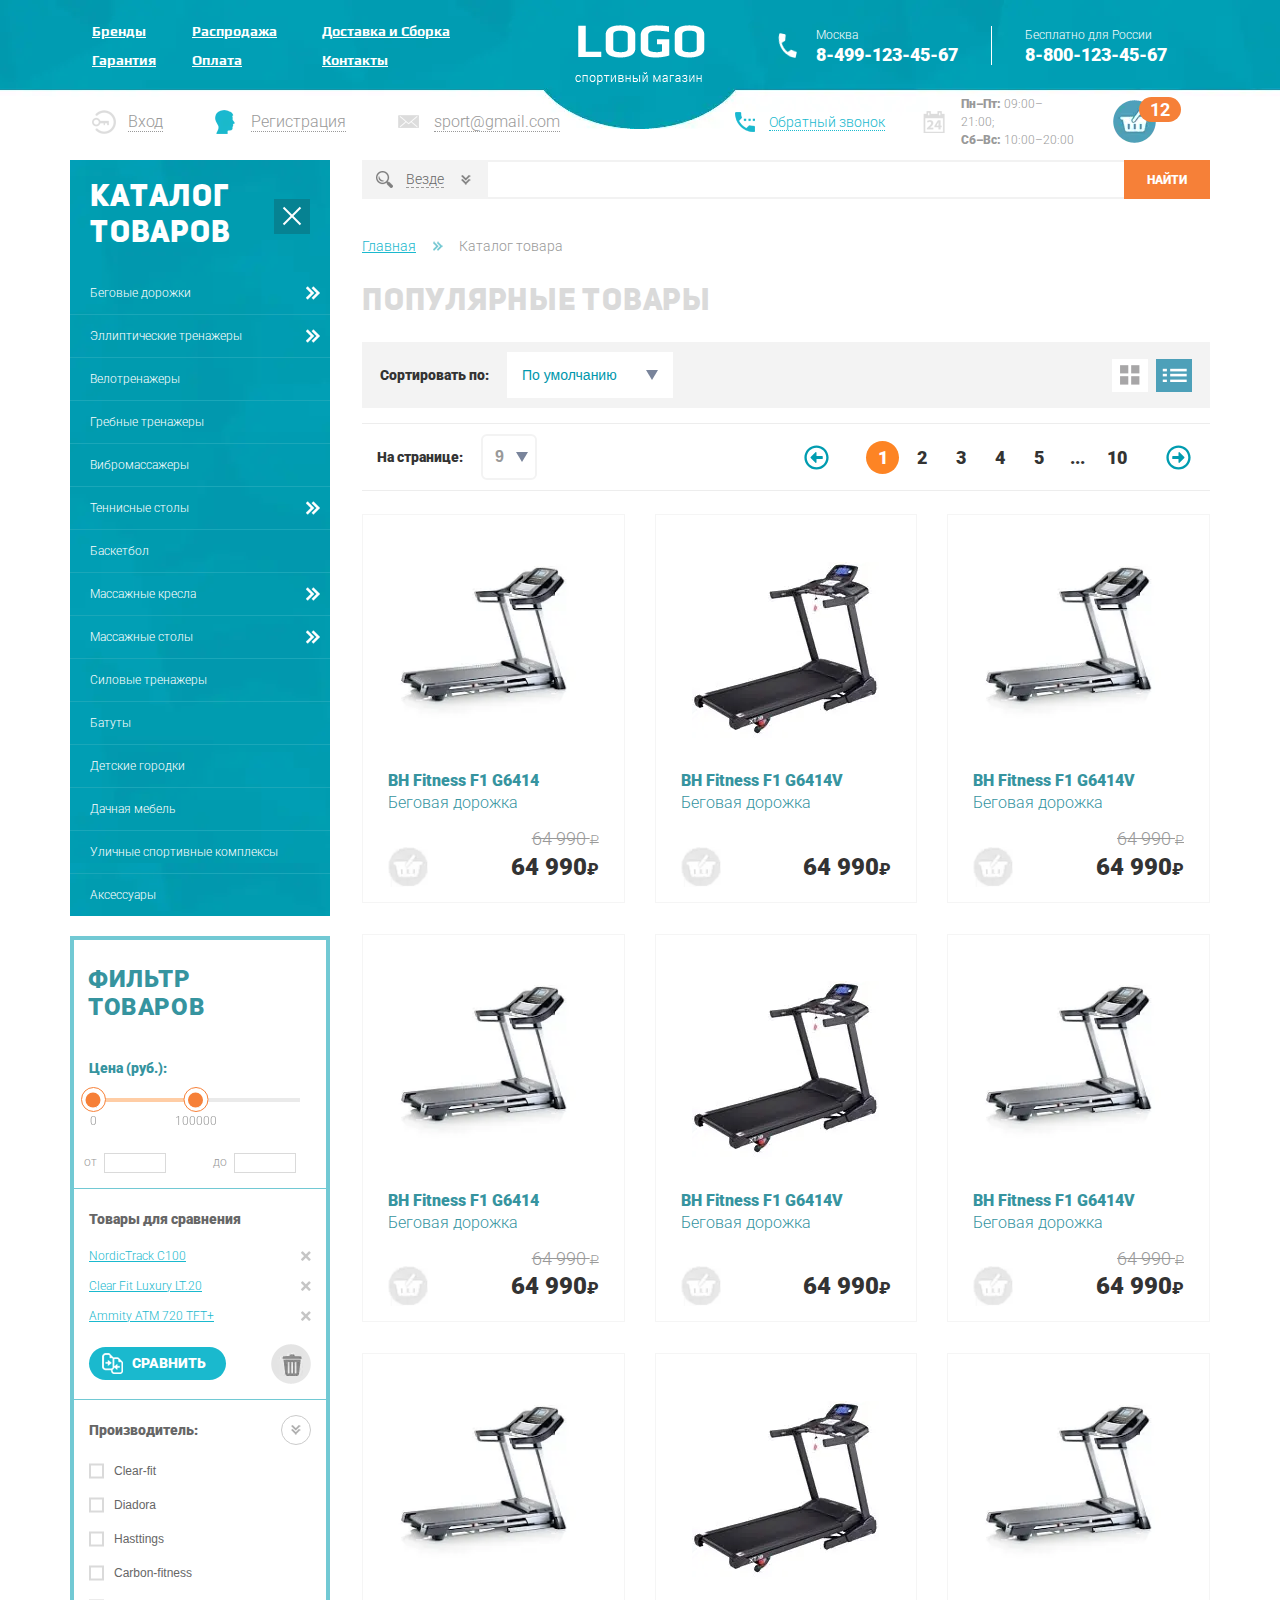
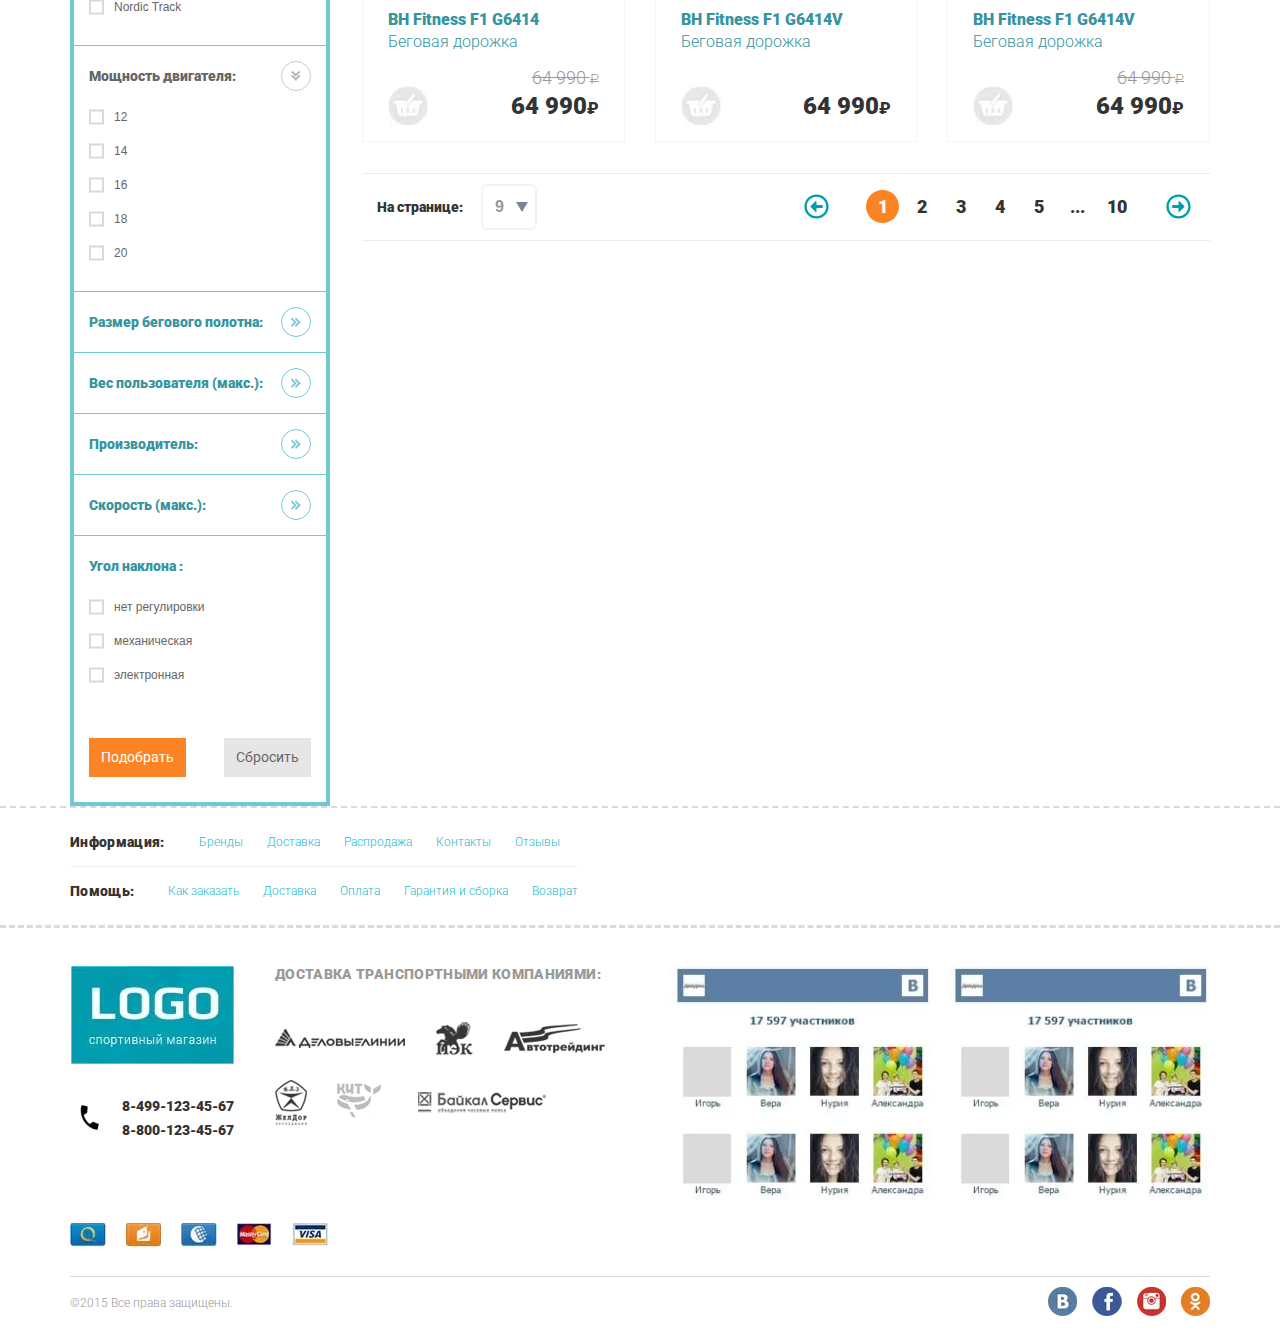
==== catalog.html @ 61535d31 "first commit" ====
<!DOCTYPE html><html lang="en"><head>	<meta charset="UTF-8">	<meta http-equiv="X-UA-Compatible" content="IE=edge">	<meta name="viewport" content="width=device-width, initial-scale=1.0">	<title>Catalog</title>	<link rel="preconnect" href="https://fonts.googleapis.com">	<link rel="preconnect" href="https://fonts.gstatic.com" crossorigin>	<svg display="none">	<symbol viewBox="0 0 512 512" id="arrow-right">		<path			d="M504 256C504 119 393 8 256 8S8 119 8 256s111 248 248 248 248-111 248-248zm-448 0c0-110.5 89.5-200 200-200s200 89.5 200 200-89.5 200-200 200S56 366.5 56 256zm72 20v-40c0-6.6 5.4-12 12-12h116v-67c0-10.7 12.9-16 20.5-8.5l99 99c4.7 4.7 4.7 12.3 0 17l-99 99c-7.6 7.6-20.5 2.2-20.5-8.5v-67H140c-6.6 0-12-5.4-12-12z"			class=""></path>	</symbol></svg>	<link		href="https://fonts.googleapis.com/css2?family=Play:wght@700&family=Roboto:wght@300;400;500;700;900&display=swap"		rel="stylesheet">	<link rel="stylesheet" href="https://unpkg.com/swiper/swiper-bundle.min.css" />	<link rel="stylesheet" href="css/style.css">	<link rel="stylesheet" href="css/style.css"></head><body>	<div class="wrapper">		<header class="header">	<div class="header__top top-header">		<div class="top-header__content _container">			<div class="top-header__column">				<div class="top-header__menu menu">					<div class="menu__icon icon-menu">						<span></span>						<span></span>						<span></span>					</div>					<nav class="menu__body">						<ul class="menu__list">							<li><a href="" class="menu__link">Бренды</a></li>							<li><a href="" class="menu__link">Распродажа</a></li>							<li><a href="" class="menu__link">Доставка и Сборка</a></li>							<li><a href="" class="menu__link">Гарантия</a></li>							<li><a href="" class="menu__link">Оплата</a></li>							<li><a href="" class="menu__link">Контакты</a></li>						</ul>					</nav>				</div>			</div><!-- top-header__column -->			<div class="top-header__column top-header__column_logo">				<a href="" class="top-header__logo"><picture><source srcset="img/logo.webp" type="image/webp"><img src="img/logo.png" alt=""></picture></a>			</div><!-- top-header__column -->			<div class="top-header__column ">				<div class="top-header__contacts contacts-header">					<div class="contacts-header__column">						<div class="contacts-header__item contacts-header__item_icon">							<div class="contacts-header__label">Москва</div>							<a href="tel:84991234567" class="contacts-header__phone">8-499-123-45-67</a>						</div>					</div>					<div class="contacts-header__column contacts-header__column_forcart">						<div class="contacts-header__item">							<div class="contacts-header__label">Бесплатно для России</div>							<a href="tel:84991234567"								class="contacts-header__phone contacts-header__phone_icon">8-800-123-45-67</a>						</div>					</div>				</div>			</div><!-- top-header__column -->		</div>	</div>	<div class="header__bottom bottom-header">		<div class="bottom-header__container _container">			<div class="bottom-header__row">				<div class="bottom-header__column">					<ul data-da=".menu__body,640,0" class="bottom-header__actions actions-header">						<li><a href="" class="actions-header__item actions-header__item_login "><span>Вход</span></a></li>						<li><a href="" class="actions-header__item actions-header__item_reg"><span>Регистрация</span></a></li>						<li><a href="" class="actions-header__item actions-header__item_mail"><span>sport@gmail.com</span></a>						</li>					</ul>				</div>				<div class="bottom-header__column">					<div class="bottom-header__info info-header">						<div data-da=".menu__body,640,2" class="info-header__column info-header__column_callback">							<a href="" class="info-header__callback"><span>Обратный звонок</span></a>						</div>						<div class="info-header__column">							<div class="info-header__schedule">								<p><span>Пн–Пт:</span> 09:00–21:00;</p>								<p><span>Сб–Вс:</span> 10:00–20:00</p>							</div>						</div>						<div class="info-header__column">							<a href="" data-da=".contacts-header__column_forcart,640,last"								class="info-header__cart"><span>12</span></a>						</div>					</div>				</div>			</div>		</div>	</div></header>		<main class="page">			<div class="page__container _container">				<aside class="page__side">					<nav class="page__menu menu-page">						<div class="menu-page__header">							<div class="menu-page__title">Каталог товаров</div>							<div class="menu-page__burger _active">								<div class="menu-page__lines">									<span></span>									<span></span>									<span></span>								</div>							</div>						</div>						<div class="menu-page__body" id="menu-page__body">							<ul class="menu-page__list">								<li class="menu-page__parent"><a href="#" class="menu-page__link ">Беговые										дорожки</a>									<div class="menu-page__submenu submenu-page">										<div class="submenu-page__item">											<ul class="submnenu-page__menu">												<li><a href="#" class="submenu-page__link">Всепогодный</a></li>												<li><a href="#" class="submenu-page__link">Для помещений</a></li>												<li><a href="#" class="submenu-page__link">Профессиональный</a></li>												<li><a href="#" class="submenu-page__link">Любительский</a></li>											</ul>											<div class="submenu-page__product">												<div class="item-product">													<div class="item-product__labels">														<div class="item-product__label">Товар дня</div>													</div>													<a href="" class="item-product__image">														<picture><source srcset="img/products/01.webp" type="image/webp"><img src="img/products/01.jpg" alt=""></picture>													</a>													<div class="item-product__body">														<a href="" class="item-product__title">Домашний теннисный стол															Donic Indoor Roller 800 Green</a>														<div class="item-product__footer">															<div class="item-product__old-price">64 990 <span>₽</span></div>															<div class="item-product__bottom">																<a href="" class="item-product__add"></a>																<div class="item-product__price">64 990<span>₽</span></div>															</div>														</div>													</div>												</div>											</div>										</div>									</div>								</li>								<li class="menu-page__parent"><a href="#" class="menu-page__link">Эллиптические тренажеры</a>									<div class="menu-page__submenu submenu-page">										<div class="submenu-page__item">											<ul class="submnenu-page__menu">												<li><a href="#" class="submenu-page__link">Всепогодный</a></li>												<li><a href="#" class="submenu-page__link">Для помещений</a></li>												<li><a href="#" class="submenu-page__link">Профессиональный</a></li>												<li><a href="#" class="submenu-page__link">Любительский</a></li>											</ul>											<div class="submenu-page__product">												<div class="item-product">													<div class="item-product__labels">														<div class="item-product__label">Товар дня</div>													</div>													<a href="" class="item-product__image">														<picture><source srcset="img/products/01.webp" type="image/webp"><img src="img/products/01.jpg" alt=""></picture>													</a>													<div class="item-product__body">														<a href="" class="item-product__title">Домашний теннисный стол															Donic Indoor Roller 800 Green</a>														<div class="item-product__footer">															<div class="item-product__old-price"></div>															<div class="item-product__bottom">																<a href="" class="item-product__add"></a>																<div class="item-product__price">64 990<span>₽</span></div>															</div>														</div>													</div>												</div>											</div>										</div>									</div>								</li>								<li><a href="#" class="menu-page__link">Велотренажеры</a></li>								<li><a href="#" class="menu-page__link">Гребные тренажеры</a></li>								<li><a href="#" class="menu-page__link">Вибромассажеры</a></li>								<li class="menu-page__parent"><a href="#" class="menu-page__link ">Теннисные										столы</a>									<div class="menu-page__submenu submenu-page">										<div class="submenu-page__item">											<ul class="submnenu-page__menu">												<li><a href="#" class="submenu-page__link">Всепогодный</a></li>												<li><a href="#" class="submenu-page__link">Для помещений</a></li>												<li><a href="#" class="submenu-page__link">Профессиональный</a></li>												<li><a href="#" class="submenu-page__link">Любительский</a></li>											</ul>											<div class="submenu-page__product">												<div class="item-product">													<div class="item-product__labels">													</div>													<a href="" class="item-product__image">														<picture><source srcset="img/products/01.webp" type="image/webp"><img src="img/products/01.jpg" alt=""></picture>													</a>													<div class="item-product__body">														<a href="" class="item-product__title">Домашний теннисный стол															Donic Indoor Roller 800 Green</a>														<div class="item-product__footer">															<div class="item-product__old-price">64 990 <span>₽</span></div>															<div class="item-product__bottom">																<a href="" class="item-product__add"></a>																<div class="item-product__price">64 990<span>₽</span></div>															</div>														</div>													</div>												</div>											</div>										</div>									</div>								</li>								<li><a href="#" class="menu-page__link">Баскетбол</a>								</li>								<li class="menu-page__parent"><a href="#" class="menu-page__link">Массажные										кресла</a>									<div class="menu-page__submenu submenu-page">										<div class="submenu-page__item">											<ul class="submnenu-page__menu">												<li><a href="#" class="submenu-page__link">Всепогодный</a></li>												<li><a href="#" class="submenu-page__link">Для помещений</a></li>												<li><a href="#" class="submenu-page__link">Профессиональный</a></li>												<li><a href="#" class="submenu-page__link">Любительский</a></li>											</ul>											<div class="submenu-page__product">												<div class="item-product">													<div class="item-product__labels">													</div>													<a href="" class="item-product__image">														<picture><source srcset="img/products/01.webp" type="image/webp"><img src="img/products/01.jpg" alt=""></picture>													</a>													<div class="item-product__body">														<a href="" class="item-product__title">Домашний теннисный стол															Donic Indoor Roller 800 Green</a>														<div class="item-product__footer">															<div class="item-product__old-price">64 990 <span>₽</span></div>															<div class="item-product__bottom">																<a href="" class="item-product__add"></a>																<div class="item-product__price">64 990<span>₽</span></div>															</div>														</div>													</div>												</div>											</div>										</div>									</div>								</li>								<li class="menu-page__parent">									<a href="#" class="menu-page__link">Массажные										столы</a>									<div class="menu-page__submenu submenu-page">										<div class="submenu-page__item">											<ul class="submnenu-page__menu">												<li><a href="#" class="submenu-page__link">Всепогодный</a></li>												<li><a href="#" class="submenu-page__link">Для помещений</a></li>												<li><a href="#" class="submenu-page__link">Профессиональный</a></li>												<li><a href="#" class="submenu-page__link">Любительский</a></li>											</ul>											<div class="submenu-page__product">												<div class="item-product">													<div class="item-product__labels">														<div class="item-product__label">Товар дня</div>													</div>													<a href="" class="item-product__image">														<picture><source srcset="img/products/01.webp" type="image/webp"><img src="img/products/01.jpg" alt=""></picture>													</a>													<div class="item-product__body">														<a href="" class="item-product__title">Домашний теннисный стол															Donic Indoor Roller 800 Green</a>														<div class="item-product__footer">															<div class="item-product__old-price">64 990 <span>₽</span></div>															<div class="item-product__bottom">																<a href="" class="item-product__add"></a>																<div class="item-product__price">64 990<span>₽</span></div>															</div>														</div>													</div>												</div>											</div>										</div>									</div>								</li>								<li><a href="#" class="menu-page__link">Силовые тренажеры</a></li>								<li><a href="#" class="menu-page__link">Батуты</a></li>								<li><a href="#" class="menu-page__link">Детские городки</a></li>								<li><a href="#" class="menu-page__link">Дачная мебель</a></li>								<li><a href="#" class="menu-page__link">Уличные спортивные комплексы</a></li>								<li><a href="#" class="menu-page__link">Аксессуары</a>								</li>							</ul>						</div>					</nav>					<form action="#" class="filter">						<div class="filter__title">Фильтр товаров</div>						<div class="filter__body">							<div class="filter__section section-filter">								<div class="section-filter__title">Цена (руб.):</div>								<div class="section-filter__body ">									<div class="price-filter">										<div class="price-filter__slider"></div>										<div class="price-filter__values values-price-filter">											<div class="values-price-filter__column">												<div class="values-price-filter__label">от</div>												<div class="values-price-filter__input ">													<input id="price-start" autocomplete="off" type="number" class="input">												</div>											</div>											<div class="values-price-filter__column">												<div class="values-price-filter__column">													<div class="values-price-filter__label">до</div>													<div class="values-price-filter__input ">														<input id="price-end" type="number" class="input">													</div>												</div>											</div>										</div>									</div>								</div>							</div>							<div class="filter__section section-filter filter__section_compare">								<div class="section-filter__title section-filter__title_black">Товары для сравнения</div>								<div class="section-filter__body ">									<div class="compare-filter">										<div class="compare-filter__items">											<div class="compare-filter__item">												<a href="" class="compare-filter__link">NordicTrack C100</a>												<a href="" class="compare-filter__remove"></a>											</div>											<div class="compare-filter__item">												<a href="" class="compare-filter__link">Clear Fit Luxury LT.20</a>												<a href="" class="compare-filter__remove"></a>											</div>											<div class="compare-filter__item">												<a href="" class="compare-filter__link">Ammity ATM 720 TFT+</a>												<a href="" class="compare-filter__remove"></a>											</div>										</div>										<div class="compare-filter__footer">											<a href="" class="compare-filter__button"><span>Сравнить</span></a>											<a href="" class="compare-filter__clean"></a>										</div>									</div>								</div>							</div>							<div class="filter__section section-filter">								<div class="section-filter__title section-filter__title_black">Производитель:<div										class="spoller _active"></div>								</div>								<div class="section-filter__body section-filter__body_toggle">									<form action="#" class="section-filter__form form-power">										<label class="checkbox">											<input type="checkbox" class="checkbox__input">											<span class="checkbox__text">Сlear-fit</span>										</label>										<label class="checkbox">											<input type="checkbox" class="checkbox__input">											<span class="checkbox__text">Diadora</span>										</label>										<label class="checkbox">											<input type="checkbox" class="checkbox__input">											<span class="checkbox__text">Hasttings</span>										</label>										<label class="checkbox">											<input type="checkbox" class="checkbox__input">											<span class="checkbox__text">Carbon-fitness</span>										</label>										<label class="checkbox">											<input type="checkbox" class="checkbox__input">											<span class="checkbox__text">Nordic Track</span>										</label>									</form>								</div>							</div>							<div class="filter__section section-filter">								<div class="section-filter__title section-filter__title_black">Мощность двигателя:<div										class="spoller _active"></div>								</div>								<div class="section-filter__body section-filter__body_toggle">									<form action="#" class="section-filter__form form-power">										<label class="checkbox">											<input type="checkbox" class="checkbox__input">											<span class="checkbox__text">12</span>										</label>										<label class="checkbox">											<input type="checkbox" class="checkbox__input">											<span class="checkbox__text">14</span>										</label>										<label class="checkbox">											<input type="checkbox" class="checkbox__input">											<span class="checkbox__text">16</span>										</label>										<label class="checkbox">											<input type="checkbox" class="checkbox__input">											<span class="checkbox__text">18</span>										</label>										<label class="checkbox">											<input type="checkbox" class="checkbox__input">											<span class="checkbox__text">20</span>										</label>									</form>								</div>							</div>							<div class="filter__section section-filter">								<div class="section-filter__title ">Размер бегового полотна:<div class="spoller "></div>								</div>								<div class="section-filter__body section-filter__body_toggle">									<form action="#" class="section-filter__form form-power">										<label class="checkbox">											<input type="checkbox" class="checkbox__input">											<span class="checkbox__text">Сlear-fit</span>										</label>										<label class="checkbox">											<input type="checkbox" class="checkbox__input">											<span class="checkbox__text">Diadora</span>										</label>										<label class="checkbox">											<input type="checkbox" class="checkbox__input">											<span class="checkbox__text">Hasttings</span>										</label>										<label class="checkbox">											<input type="checkbox" class="checkbox__input">											<span class="checkbox__text">Carbon-fitness</span>										</label>										<label class="checkbox">											<input type="checkbox" class="checkbox__input">											<span class="checkbox__text">Nordic Track</span>										</label>									</form>								</div>							</div>							<div class="filter__section section-filter">								<div class="section-filter__title ">Вес пользователя (макс.):<div class="spoller"></div>								</div>								<div class="section-filter__body section-filter__body_toggle">									<form action="#" class="section-filter__form form-power">										<label class="checkbox">											<input type="checkbox" class="checkbox__input">											<span class="checkbox__text">Сlear-fit</span>										</label>										<label class="checkbox">											<input type="checkbox" class="checkbox__input">											<span class="checkbox__text">Diadora</span>										</label>										<label class="checkbox">											<input type="checkbox" class="checkbox__input">											<span class="checkbox__text">Hasttings</span>										</label>										<label class="checkbox">											<input type="checkbox" class="checkbox__input">											<span class="checkbox__text">Carbon-fitness</span>										</label>										<label class="checkbox">											<input type="checkbox" class="checkbox__input">											<span class="checkbox__text">Nordic Track</span>										</label>									</form>								</div>							</div>							<div class="filter__section section-filter">								<div class="section-filter__title ">Производитель:<div class="spoller "></div>								</div>								<div class="section-filter__body section-filter__body_toggle">									<form action="#" class="section-filter__form form-power">										<label class="checkbox">											<input type="checkbox" class="checkbox__input">											<span class="checkbox__text">Сlear-fit</span>										</label>										<label class="checkbox">											<input type="checkbox" class="checkbox__input">											<span class="checkbox__text">Diadora</span>										</label>										<label class="checkbox">											<input type="checkbox" class="checkbox__input">											<span class="checkbox__text">Hasttings</span>										</label>										<label class="checkbox">											<input type="checkbox" class="checkbox__input">											<span class="checkbox__text">Carbon-fitness</span>										</label>										<label class="checkbox">											<input type="checkbox" class="checkbox__input">											<span class="checkbox__text">Nordic Track</span>										</label>									</form>								</div>							</div>							<div class="filter__section section-filter">								<div class="section-filter__title ">Скорость (макс.):<div class="spoller "></div>								</div>								<div class="section-filter__body section-filter__body_toggle">									<form action="#" class="section-filter__form form-power">										<label class="checkbox">											<input type="checkbox" class="checkbox__input">											<span class="checkbox__text">Сlear-fit</span>										</label>										<label class="checkbox">											<input type="checkbox" class="checkbox__input">											<span class="checkbox__text">Diadora</span>										</label>										<label class="checkbox">											<input type="checkbox" class="checkbox__input">											<span class="checkbox__text">Hasttings</span>										</label>										<label class="checkbox">											<input type="checkbox" class="checkbox__input">											<span class="checkbox__text">Carbon-fitness</span>										</label>										<label class="checkbox">											<input type="checkbox" class="checkbox__input">											<span class="checkbox__text">Nordic Track</span>										</label>									</form>								</div>							</div>							<div class="filter__section section-filter">								<div class="section-filter__title ">Угол наклона :								</div>								<div class="section-filter__body section-filter__body_toggle">									<form action="#" class="section-filter__form form-power">										<label class="checkbox">											<input type="checkbox" class="checkbox__input">											<span class="checkbox__text">нет регулировки											</span>										</label>										<label class="checkbox">											<input type="checkbox" class="checkbox__input">											<span class="checkbox__text">механическая</span>										</label>										<label class="checkbox">											<input type="checkbox" class="checkbox__input">											<span class="checkbox__text">электронная</span>										</label>									</form>								</div>							</div>							<div class="filter__footer">								<button type="button" class="filter__btn btn">Подобрать</button>								<button type="reset" class="filter__btn filter__btn_reset btn">Сбросить</button>							</div>						</div>					</form>				</aside>				<div class="page__content">					<form action="#" class="page__search search-page">						<div class="search-page__select">							<div class="search-page__title"><span>Везде</span><span data-text="Выбрано:"									class="search-page__quantity"></span></div>							<div class="search-page__categories categories-search">								<div class="categories-search__row">									<div class="categories-search__column">										<ul class="categories-search__list">											<li>												<label class="categories-search__checkbox checkbox">													<input type="checkbox" data-error="Ошибка" name="category" value=""														class="checkbox__input">													<span class="checkbox__text">Беговые дорожки</span>												</label>											</li>											<li>												<label class="categories-search__checkbox checkbox">													<input type="checkbox" data-error="Ошибка" name="category" value=""														class="checkbox__input">													<span class="checkbox__text"><span>Эллиптические тренажеры</span></span>												</label>											</li>											<li>												<label class="categories-search__checkbox checkbox">													<input type="checkbox" data-error="Ошибка" name="category" value=""														class="checkbox__input">													<span class="checkbox__text"><span>Велотренажеры</span></span>												</label>											</li>											<li>												<label class="categories-search__checkbox checkbox">													<input type="checkbox" data-error="Ошибка" name="category" value=""														class="checkbox__input">													<span class="checkbox__text"><span>Гребные тренажеры</span></span>												</label>											</li>											<li>												<label class="categories-search__checkbox checkbox">													<input type="checkbox" data-error="Ошибка" name="category" value=""														class="checkbox__input">													<span class="checkbox__text"><span>Вибромассажеры</span></span>												</label>											</li>										</ul>									</div>									<div class="categories-search__column">										<ul class="categories-search__list">											<li>												<label class="categories-search__checkbox checkbox">													<input type="checkbox" data-error="Ошибка" name="category" value=""														class="checkbox__input">													<span class="checkbox__text">Беговые дорожки</span>												</label>											</li>											<li>												<label class="categories-search__checkbox checkbox">													<input type="checkbox" data-error="Ошибка" name="category" value=""														class="checkbox__input">													<span class="checkbox__text"><span>Эллиптические тренажеры</span></span>												</label>											</li>											<li>												<label class="categories-search__checkbox checkbox">													<input type="checkbox" data-error="Ошибка" name="category" value=""														class="checkbox__input">													<span class="checkbox__text"><span>Велотренажеры</span></span>												</label>											</li>											<li>												<label class="categories-search__checkbox checkbox">													<input type="checkbox" data-error="Ошибка" name="category" value=""														class="checkbox__input">													<span class="checkbox__text"><span>Гребные тренажеры</span></span>												</label>											</li>											<li>												<label class="categories-search__checkbox checkbox">													<input type="checkbox" data-error="Ошибка" name="category" value=""														class="checkbox__input">													<span class="checkbox__text"><span>Вибромассажеры</span></span>												</label>											</li>										</ul>									</div>									<div class="categories-search__column">										<ul class="categories-search__list">											<li>												<label class="categories-search__checkbox checkbox">													<input type="checkbox" data-error="Ошибка" name="category" value=""														class="checkbox__input">													<span class="checkbox__text">Беговые дорожки</span>												</label>											</li>											<li>												<label class="categories-search__checkbox checkbox">													<input type="checkbox" data-error="Ошибка" name="category" value=""														class="checkbox__input">													<span class="checkbox__text"><span>Эллиптические тренажеры</span></span>												</label>											</li>											<li>												<label class="categories-search__checkbox checkbox">													<input type="checkbox" data-error="Ошибка" name="category" value=""														class="checkbox__input">													<span class="checkbox__text"><span>Велотренажеры</span></span>												</label>											</li>											<li>												<label class="categories-search__checkbox checkbox">													<input type="checkbox" data-error="Ошибка" name="category" value=""														class="checkbox__input">													<span class="checkbox__text"><span>Гребные тренажеры</span></span>												</label>											</li>											<li>												<label class="categories-search__checkbox checkbox">													<input type="checkbox" data-error="Ошибка" name="category" value=""														class="checkbox__input">													<span class="checkbox__text"><span>Вибромассажеры</span></span>												</label>											</li>										</ul>									</div>								</div>							</div>						</div>						<div class="search-page__input">							<input type="text" name="search" autocomplete="off">						</div>						<button type="submit" class="search-page btn">Найти</button>					</form>					<nav class="breadcrumbs">						<ul class="breadcrumbs__list">							<li class="">								<a href="#" class="breadcrumbs__link">Главная</a>							</li>							<li class="">								<span class="breadcrumbs__item">Каталог товара</span>							</li>						</ul>					</nav>					<div class="catalog">						<h1 class="catalog__title">Популярные товары</h1>						<div class="catalog__actions actions-catalog">							<div class="actions-catalog__order order-catalog">								<div class="order-catalog__label">Сортировать по:</div>								<div class="dropdown order-catalog__select">									<ul class="dropdown__list">										<li class="dropdown__item order-catalog__item" data-value="default">По умолчанию										</li>										<li class="dropdown__item order-catalog__item" data-value="price">По цене										</li>										<li class="dropdown__item order-catalog__item" data-value="name">По названию </li>									</ul>									<button class="dropdown__button order-catalog__button">По умолчанию</button>									<input type="text" name="select-category" value="" class="dropdown__input_hidden">								</div>							</div>							<div class="actions-catalog__view view-catalog">								<div class="view-catalog__item view-catalog__item_grid"></div>								<div class="view-catalog__item view-catalog__item_list"></div>							</div>						</div> <!-- actions-catalog -->						<div class="catalog__nav nav-catalog nav-catalog_top">							<div class="nav-catalog__show show-catalog">								<div class="show-catalog__label">На странице:</div>								<div class="dropdown show-catalog__select">									<ul class="dropdown__list">										<li class="dropdown__item show-catalog__item" selected data-value="9">9</li>										<li class="dropdown__item show-catalog__item" data-value="18">18</li>										<li class="dropdown__item show-catalog__item" data-value="36">36</li>										<li class="dropdown__item show-catalog__item" data-value="60">60</li>									</ul>									<button class="dropdown__button show-catalog__button"></button>									<input type="text" name="show" value="" class="dropdown__input_hidden">								</div>							</div>							<div class="nav-catalog__pages">								<div class="pagging">	<a href="" class="pagging__arrow">		<svg>			<use href="#arrow-right"></use>		</svg>	</a>	<ul class="pagging__list">		<li>			<a href="" class="pagging__item _active">1</a>		</li>		<li>			<a href="" class="pagging__item ">2</a>		</li>		<li>			<a href="" class="pagging__item ">3</a>		</li>		<li>			<a href="" class="pagging__item ">4</a>		</li>		<li>			<a href="" class="pagging__item ">5</a>		</li>		<li>			<a href="" class="pagging__item ">...</a>		</li>		<li>			<a href="" class="pagging__item ">10</a>		</li>	</ul>	<a href="" class="pagging__arrow">		<svg>			<use href="#arrow-right"></use>		</svg>	</a></div>							</div>						</div>						<div class="catalog__products items-products">							<div class="items-products__column">								<div class="item-product">									<a href="" class="item-product__image">										<picture><source srcset="img/products/001.webp" type="image/webp"><img src="img/products/001.jpg" alt=""></picture>									</a>									<div class="item-product__body">										<a href="" class="item-product__title title-product"><span>BH Fitness F1												G6414</span>Беговая дорожка</a>										<div class="item-product__footer">											<div class="item-product__old-price">64 990 <span>₽</span></div>											<div class="item-product__bottom">												<a href="" class="item-product__add"></a>												<div class="item-product__price">64 990<span>₽</span></div>											</div>										</div>									</div>									<div class="item-product__hover hover-item-product">										<a class="hover-item-product__title title-product">											<span>BH Fitness F1 G6414V</span> Беговая дорожка										</a>										<div class="hover-item-product__options options-item-product">											<div class="options-item-product__item">												<div class="options-item-product__label">Тип беговой дорожки: </div>												<div class="options-item-product__value">Электрическая</div>											</div>											<div class="options-item-product__item">												<div class="options-item-product__label">Скорость движения (км/ч):</div>												<div class="options-item-product__value">22</div>											</div>											<div class="options-item-product__item">												<div class="options-item-product__label">Складывание: </div>												<div class="options-item-product__value">Есть</div>											</div>											<a class="options-item-product__compare">												<picture><source srcset="img/icons/compare_icon.webp" type="image/webp"><img src="img/icons/compare_icon.png" alt=""></picture>												<span>Сравнить</span>											</a>										</div>										<div class="hover-item-product__footer">											<a class="hover-item-product__cart hover-item-product__cart_catalog"></a>											<div class="hover-item-product__wrapper">												<div class="hover-item-product__old-price">64 990 <span>₽</span></div>												<div class="hover-item-product__price hover-item-product__price_catalog">64													990<span>₽</span></div>											</div>										</div>									</div>								</div>							</div>							<div class="items-products__column">								<div class="item-product">									<a href="" class="item-product__image">										<picture><source srcset="img/products/002.webp" type="image/webp"><img src="img/products/002.jpg" alt=""></picture>									</a>									<div class="item-product__body">										<a href="" class="item-product__title title-product"><span>BH Fitness F1												G6414V</span>Беговая дорожка</a>										<div class="item-product__footer">											<div class="item-product__old-price"><span></span></div>											<div class="item-product__bottom">												<a href="" class="item-product__add"></a>												<div class="item-product__price">64 990<span>₽</span></div>											</div>										</div>									</div>									<div class="item-product__hover hover-item-product">										<a class="hover-item-product__title title-product">											<span>BH Fitness F1 G6414V</span> Беговая дорожка										</a>										<div class="hover-item-product__options options-item-product">											<div class="options-item-product__item">												<div class="options-item-product__label">Тип беговой дорожки: </div>												<div class="options-item-product__value">Электрическая</div>											</div>											<div class="options-item-product__item">												<div class="options-item-product__label">Скорость движения (км/ч):</div>												<div class="options-item-product__value">22</div>											</div>											<div class="options-item-product__item">												<div class="options-item-product__label">Складывание: </div>												<div class="options-item-product__value">Есть</div>											</div>										</div>										<div class="hover-item-product__footer">											<a class="hover-item-product__cart hover-item-product__cart_catalog"></a>											<div class="hover-item-product__wrapper">												<div class="hover-item-product__old-price"> <span></span></div>												<div class="hover-item-product__price hover-item-product__price_catalog">64													990<span>₽</span></div>											</div>										</div>									</div>								</div>							</div>							<div class="items-products__column">								<div class="item-product">									<a href="" class="item-product__image">										<picture><source srcset="img/products/001.webp" type="image/webp"><img src="img/products/001.jpg" alt=""></picture>									</a>									<div class="item-product__body">										<a href="" class="item-product__title title-product"><span>BH Fitness F1												G6414V</span>Беговая дорожка</a>										<div class="item-product__footer">											<div class="item-product__old-price">64 990 <span>₽</span></div>											<div class="item-product__bottom">												<a href="" class="item-product__add"></a>												<div class="item-product__price">64 990<span>₽</span></div>											</div>										</div>									</div>									<div class="item-product__hover hover-item-product">										<a class="hover-item-product__title title-product">											<span>BH Fitness F1 G6414V</span> Беговая дорожка										</a>										<div class="hover-item-product__options options-item-product">											<div class="options-item-product__item">												<div class="options-item-product__label">Тип беговой дорожки: </div>												<div class="options-item-product__value">Электрическая</div>											</div>											<div class="options-item-product__item">												<div class="options-item-product__label">Скорость движения (км/ч):</div>												<div class="options-item-product__value">22</div>											</div>											<div class="options-item-product__item">												<div class="options-item-product__label">Складывание: </div>												<div class="options-item-product__value">Есть</div>											</div>										</div>										<div class="hover-item-product__footer">											<a class="hover-item-product__cart hover-item-product__cart_catalog"></a>											<div class="hover-item-product__wrapper">												<div class="hover-item-product__old-price">64 990 <span>₽</span></div>												<div class="hover-item-product__price hover-item-product__price_catalog">64													990<span>₽</span></div>											</div>										</div>									</div>								</div>							</div>							<div class="items-products__column">								<div class="item-product">									<a href="" class="item-product__image">										<picture><source srcset="img/products/001.webp" type="image/webp"><img src="img/products/001.jpg" alt=""></picture>									</a>									<div class="item-product__body">										<a href="" class="item-product__title title-product"><span>BH Fitness F1												G6414</span>Беговая дорожка</a>										<div class="item-product__footer">											<div class="item-product__old-price">64 990 <span>₽</span></div>											<div class="item-product__bottom">												<a href="" class="item-product__add"></a>												<div class="item-product__price">64 990<span>₽</span></div>											</div>										</div>									</div>									<div class="item-product__hover hover-item-product">										<a class="hover-item-product__title title-product">											<span>BH Fitness F1 G6414V</span> Беговая дорожка										</a>										<div class="hover-item-product__options options-item-product">											<div class="options-item-product__item">												<div class="options-item-product__label">Тип беговой дорожки: </div>												<div class="options-item-product__value">Электрическая</div>											</div>											<div class="options-item-product__item">												<div class="options-item-product__label">Скорость движения (км/ч):</div>												<div class="options-item-product__value">22</div>											</div>											<div class="options-item-product__item">												<div class="options-item-product__label">Складывание: </div>												<div class="options-item-product__value">Есть</div>											</div>										</div>										<div class="hover-item-product__footer">											<a class="hover-item-product__cart hover-item-product__cart_catalog"></a>											<div class="hover-item-product__wrapper">												<div class="hover-item-product__old-price">64 990 <span>₽</span></div>												<div class="hover-item-product__price hover-item-product__price_catalog">64													990<span>₽</span></div>											</div>										</div>									</div>								</div>							</div>							<div class="items-products__column">								<div class="item-product">									<a href="" class="item-product__image">										<picture><source srcset="img/products/002.webp" type="image/webp"><img src="img/products/002.jpg" alt=""></picture>									</a>									<div class="item-product__body">										<a href="" class="item-product__title title-product"><span>BH Fitness F1												G6414V</span>Беговая дорожка</a>										<div class="item-product__footer">											<div class="item-product__old-price"><span></span></div>											<div class="item-product__bottom">												<a href="" class="item-product__add"></a>												<div class="item-product__price">64 990<span>₽</span></div>											</div>										</div>									</div>									<div class="item-product__hover hover-item-product">										<a class="hover-item-product__title title-product">											<span>BH Fitness F1 G6414V</span> Беговая дорожка										</a>										<div class="hover-item-product__options options-item-product">											<div class="options-item-product__item">												<div class="options-item-product__label">Тип беговой дорожки: </div>												<div class="options-item-product__value">Электрическая</div>											</div>											<div class="options-item-product__item">												<div class="options-item-product__label">Скорость движения (км/ч):</div>												<div class="options-item-product__value">22</div>											</div>											<div class="options-item-product__item">												<div class="options-item-product__label">Складывание: </div>												<div class="options-item-product__value">Есть</div>											</div>										</div>										<div class="hover-item-product__footer">											<a class="hover-item-product__cart hover-item-product__cart_catalog"></a>											<div class="hover-item-product__wrapper">												<div class="hover-item-product__old-price"> <span></span></div>												<div class="hover-item-product__price hover-item-product__price_catalog">64													990<span>₽</span></div>											</div>										</div>									</div>								</div>							</div>							<div class="items-products__column">								<div class="item-product">									<a href="" class="item-product__image">										<picture><source srcset="img/products/001.webp" type="image/webp"><img src="img/products/001.jpg" alt=""></picture>									</a>									<div class="item-product__body">										<a href="" class="item-product__title title-product"><span>BH Fitness F1												G6414V</span>Беговая дорожка</a>										<div class="item-product__footer">											<div class="item-product__old-price">64 990 <span>₽</span></div>											<div class="item-product__bottom">												<a href="" class="item-product__add"></a>												<div class="item-product__price">64 990<span>₽</span></div>											</div>										</div>									</div>									<div class="item-product__hover hover-item-product">										<a class="hover-item-product__title title-product">											<span>BH Fitness F1 G6414V</span> Беговая дорожка										</a>										<div class="hover-item-product__options options-item-product">											<div class="options-item-product__item">												<div class="options-item-product__label">Тип беговой дорожки: </div>												<div class="options-item-product__value">Электрическая</div>											</div>											<div class="options-item-product__item">												<div class="options-item-product__label">Скорость движения (км/ч):</div>												<div class="options-item-product__value">22</div>											</div>											<div class="options-item-product__item">												<div class="options-item-product__label">Складывание: </div>												<div class="options-item-product__value">Есть</div>											</div>										</div>										<div class="hover-item-product__footer">											<a class="hover-item-product__cart hover-item-product__cart_catalog"></a>											<div class="hover-item-product__wrapper">												<div class="hover-item-product__old-price">64 990 <span>₽</span></div>												<div class="hover-item-product__price hover-item-product__price_catalog">64													990<span>₽</span></div>											</div>										</div>									</div>								</div>							</div>							<div class="items-products__column">								<div class="item-product">									<a href="" class="item-product__image">										<picture><source srcset="img/products/001.webp" type="image/webp"><img src="img/products/001.jpg" alt=""></picture>									</a>									<div class="item-product__body">										<a href="" class="item-product__title title-product"><span>BH Fitness F1												G6414</span>Беговая дорожка</a>										<div class="item-product__footer">											<div class="item-product__old-price">64 990 <span>₽</span></div>											<div class="item-product__bottom">												<a href="" class="item-product__add"></a>												<div class="item-product__price">64 990<span>₽</span></div>											</div>										</div>									</div>									<div class="item-product__hover hover-item-product">										<a class="hover-item-product__title title-product">											<span>BH Fitness F1 G6414V</span> Беговая дорожка										</a>										<div class="hover-item-product__options options-item-product">											<div class="options-item-product__item">												<div class="options-item-product__label">Тип беговой дорожки: </div>												<div class="options-item-product__value">Электрическая</div>											</div>											<div class="options-item-product__item">												<div class="options-item-product__label">Скорость движения (км/ч):</div>												<div class="options-item-product__value">22</div>											</div>											<div class="options-item-product__item">												<div class="options-item-product__label">Складывание: </div>												<div class="options-item-product__value">Есть</div>											</div>										</div>										<div class="hover-item-product__footer">											<a class="hover-item-product__cart hover-item-product__cart_catalog"></a>											<div class="hover-item-product__wrapper">												<div class="hover-item-product__old-price">64 990 <span>₽</span></div>												<div class="hover-item-product__price hover-item-product__price_catalog">64													990<span>₽</span></div>											</div>										</div>									</div>								</div>							</div>							<div class="items-products__column">								<div class="item-product">									<a href="" class="item-product__image">										<picture><source srcset="img/products/002.webp" type="image/webp"><img src="img/products/002.jpg" alt=""></picture>									</a>									<div class="item-product__body">										<a href="" class="item-product__title title-product"><span>BH Fitness F1												G6414V</span>Беговая дорожка</a>										<div class="item-product__footer">											<div class="item-product__old-price"><span></span></div>											<div class="item-product__bottom">												<a href="" class="item-product__add"></a>												<div class="item-product__price">64 990<span>₽</span></div>											</div>										</div>									</div>									<div class="item-product__hover hover-item-product">										<a class="hover-item-product__title title-product">											<span>BH Fitness F1 G6414V</span> Беговая дорожка										</a>										<div class="hover-item-product__options options-item-product">											<div class="options-item-product__item">												<div class="options-item-product__label">Тип беговой дорожки: </div>												<div class="options-item-product__value">Электрическая</div>											</div>											<div class="options-item-product__item">												<div class="options-item-product__label">Скорость движения (км/ч):</div>												<div class="options-item-product__value">22</div>											</div>											<div class="options-item-product__item">												<div class="options-item-product__label">Складывание: </div>												<div class="options-item-product__value">Есть</div>											</div>										</div>										<div class="hover-item-product__footer">											<a class="hover-item-product__cart hover-item-product__cart_catalog"></a>											<div class="hover-item-product__wrapper">												<div class="hover-item-product__old-price"> <span></span></div>												<div class="hover-item-product__price hover-item-product__price_catalog">64													990<span>₽</span></div>											</div>										</div>									</div>								</div>							</div>							<div class="items-products__column">								<div class="item-product">									<a href="" class="item-product__image">										<picture><source srcset="img/products/001.webp" type="image/webp"><img src="img/products/001.jpg" alt=""></picture>									</a>									<div class="item-product__body">										<a href="" class="item-product__title title-product"><span>BH Fitness F1												G6414V</span>Беговая дорожка</a>										<div class="item-product__footer">											<div class="item-product__old-price">64 990 <span>₽</span></div>											<div class="item-product__bottom">												<a href="" class="item-product__add"></a>												<div class="item-product__price">64 990<span>₽</span></div>											</div>										</div>									</div>									<div class="item-product__hover hover-item-product">										<a class="hover-item-product__title title-product">											<span>BH Fitness F1 G6414V</span> Беговая дорожка										</a>										<div class="hover-item-product__options options-item-product">											<div class="options-item-product__item">												<div class="options-item-product__label">Тип беговой дорожки: </div>												<div class="options-item-product__value">Электрическая</div>											</div>											<div class="options-item-product__item">												<div class="options-item-product__label">Скорость движения (км/ч):</div>												<div class="options-item-product__value">22</div>											</div>											<div class="options-item-product__item">												<div class="options-item-product__label">Складывание: </div>												<div class="options-item-product__value">Есть</div>											</div>										</div>										<div class="hover-item-product__footer">											<a class="hover-item-product__cart hover-item-product__cart_catalog"></a>											<div class="hover-item-product__wrapper">												<div class="hover-item-product__old-price">64 990 <span>₽</span></div>												<div class="hover-item-product__price hover-item-product__price_catalog">64													990<span>₽</span></div>											</div>										</div>									</div>								</div>							</div>						</div>						<div class="catalog__nav nav-catalog">							<div class="nav-catalog__show show-catalog">								<div class="show-catalog__label">На странице:</div>								<div class="dropdown show-catalog__select">									<ul class="dropdown__list">										<li class="dropdown__item show-catalog__item" selected data-value="9">9</li>										<li class="dropdown__item show-catalog__item" data-value="18">18</li>										<li class="dropdown__item show-catalog__item" data-value="36">36</li>										<li class="dropdown__item show-catalog__item" data-value="60">60</li>									</ul>									<button class="dropdown__button show-catalog__button"></button>									<input type="text" name="show" value="" class="dropdown__input_hidden">								</div>							</div>							<div class="nav-catalog__pages">								<div class="pagging">	<a href="" class="pagging__arrow">		<svg>			<use href="#arrow-right"></use>		</svg>	</a>	<ul class="pagging__list">		<li>			<a href="" class="pagging__item _active">1</a>		</li>		<li>			<a href="" class="pagging__item ">2</a>		</li>		<li>			<a href="" class="pagging__item ">3</a>		</li>		<li>			<a href="" class="pagging__item ">4</a>		</li>		<li>			<a href="" class="pagging__item ">5</a>		</li>		<li>			<a href="" class="pagging__item ">...</a>		</li>		<li>			<a href="" class="pagging__item ">10</a>		</li>	</ul>	<a href="" class="pagging__arrow">		<svg>			<use href="#arrow-right"></use>		</svg>	</a></div>							</div>						</div>					</div>				</div>			</div>			<div class="page__info-menu info-menu">				<div class="info-menu_container _container">					<div class="info-menu__body">						<div class="info-menu__line">							<div class="info-menu__label">Информация:</div>							<div class="info-menu__list">								<li><a href="" class="info-menu__link">Бренды</a></li>								<li><a href="" class="info-menu__link">Доставка</a></li>								<li><a href="" class="info-menu__link">Распродажа</a></li>								<li><a href="" class="info-menu__link">Контакты</a></li>								<li><a href="" class="info-menu__link">Отзывы</a></li>							</div>						</div>						<div class="info-menu__line">							<div class="info-menu__label">Помощь:</div>							<div class="info-menu__list">								<li><a href="" class="info-menu__link">Как заказать</a></li>								<li><a href="" class="info-menu__link">Доставка</a></li>								<li><a href="" class="info-menu__link">Оплата</a></li>								<li><a href="" class="info-menu__link">Гарантия и сборка</a></li>								<li><a href="" class="info-menu__link">Возврат</a></li>							</div>						</div>					</div>				</div>			</div>		</main>	</div>	<footer class="main-footer">	<div class="main-footer_container _container">		<div class="main-footer__body">			<div class="main-footer__column">				<div class="main-footer__block block-footer">					<div class="block-footer__row">						<div class="block-footer__column">							<a href="" class="block-footer__logo">								<picture><source srcset="img/logo_footer.webp" type="image/webp"><img src="img/logo_footer.jpg" alt=""></picture>							</a>							<div class="block-footer__phones">								<p><a href="tel:84991234567" class="block-footer__phone">8-499-123-45-67</a></p>								<p><a href="tel:88001234567" class="block-footer__phone">8-800-123-45-67</a></p>							</div>						</div>						<div class="block-footer__column">							<div class="block-footer__delivery delivery-footer">								<div class="delivery-footer__title">Доставка транспортными компаниями:</div>								<div class="delivery-footer__items">									<div class="delivery-footer__item">										<picture><source srcset="img/delivery/06.webp" type="image/webp"><img src="img/delivery/06.png" alt=""></picture>									</div>									<div class="delivery-footer__item">										<picture><source srcset="img/delivery/05.webp" type="image/webp"><img src="img/delivery/05.png" alt=""></picture>									</div>									<div class="delivery-footer__item">										<picture><source srcset="img/delivery/04.webp" type="image/webp"><img src="img/delivery/04.png" alt=""></picture>									</div>									<div class="delivery-footer__item">										<picture><source srcset="img/delivery/03.webp" type="image/webp"><img src="img/delivery/03.png" alt=""></picture>									</div>									<div class="delivery-footer__item">										<picture><source srcset="img/delivery/02.webp" type="image/webp"><img src="img/delivery/02.png" alt=""></picture>									</div>									<div class="delivery-footer__item">										<picture><source srcset="img/delivery/01.webp" type="image/webp"><img src="img/delivery/01.png" alt=""></picture>									</div>								</div>							</div>						</div>					</div>					<div class="block-footer__row">						<div class="block-footer__payments">							<picture><source srcset="img/payment/01.webp" type="image/webp"><img src="img/payment/01.jpg" alt=""></picture>							<picture><source srcset="img/payment/02.webp" type="image/webp"><img src="img/payment/02.jpg" alt=""></picture>							<picture><source srcset="img/payment/03.webp" type="image/webp"><img src="img/payment/03.jpg" alt=""></picture>							<picture><source srcset="img/payment/04.webp" type="image/webp"><img src="img/payment/04.jpg" alt=""></picture>							<picture><source srcset="img/payment/05.webp" type="image/webp"><img src="img/payment/05.jpg" alt=""></picture>						</div>					</div>				</div>			</div>			<div class="main-footer__column">				<div class="main-footer__widgets widgets-footer">					<div class="widgets-footer__column">						<picture><source srcset="img/vk.webp" type="image/webp"><img src="img/vk.jpg" alt=""></picture>					</div>					<div class="widgets-footer__column">						<picture><source srcset="img/vk.webp" type="image/webp"><img src="img/vk.jpg" alt=""></picture>					</div>				</div>			</div>		</div>		<div class="main-footer__bottom">			<div class="main-footer__copy">©2015 Все права защищены.</div>			<div class="main-footer__social social-footer">				<a href="" class="social-footer__link">					<picture><source srcset="img/social/1.webp" type="image/webp"><img src="img/social/1.png" alt=""></picture>				</a>				<a href="" class="social-footer__link">					<picture><source srcset="img/social/2.webp" type="image/webp"><img src="img/social/2.png" alt=""></picture>				</a>				<a href="" class="social-footer__link">					<picture><source srcset="img/social/3.webp" type="image/webp"><img src="img/social/3.png" alt=""></picture>				</a>				<a href="" class="social-footer__link">					<picture><source srcset="img/social/4.webp" type="image/webp"><img src="img/social/4.png" alt=""></picture>				</a>			</div>		</div>	</div></footer>	</div>	<script src="https://unpkg.com/swiper/swiper-bundle.min.js"></script>	<script src="js/vendors.js"></script><script src="js/app.js"></script></body>
---- css/style.css ----
@charset "UTF-8";

.pagging {
  display: -webkit-box;
  display: -ms-flexbox;
  display: flex;
  -webkit-box-align: center;
      -ms-flex-align: center;
          align-items: center;
  -webkit-box-pack: center;
      -ms-flex-pack: center;
          justify-content: center;
}

.pagging__arrow {
  display: inline-block;
  width: 29px;
  height: 25px;
  display: -webkit-box;
  display: -ms-flexbox;
  display: flex;
  -webkit-box-align: center;
      -ms-flex-align: center;
          align-items: center;
}

.pagging__arrow:first-child {
  margin-right: 33px;
}

.pagging__arrow:first-child svg {
  height: 29px;
  width: 25px;
  -webkit-transform: rotate(180deg);
      -ms-transform: rotate(180deg);
          transform: rotate(180deg);
  fill: #009cb0;
}

.pagging__arrow:first-child svg:hover {
  fill: #fd8424;
}

.pagging__arrow:last-child {
  margin-left: 33px;
}

.pagging__arrow:last-child svg {
  height: 29px;
  width: 25px;
  fill: #009cb0;
}

.pagging__arrow:last-child svg:hover {
  fill: #fd8424;
}

.pagging__list {
  display: -webkit-box;
  display: -ms-flexbox;
  display: flex;
}

.pagging__list li {
  margin-right: 6px;
}

.pagging__list li:last-child {
  margin-right: 0;
}

.pagging__item {
  width: 33px;
  height: 33px;
  display: -webkit-box;
  display: -ms-flexbox;
  display: flex;
  -webkit-box-pack: center;
      -ms-flex-pack: center;
          justify-content: center;
  -webkit-box-align: center;
      -ms-flex-align: center;
          align-items: center;
  border-radius: 50%;
  font-size: 18px;
  text-decoration: none;
  font-weight: 900;
  color: #333333;
}

.pagging__item._active {
  background-color: #fd8424;
  color: #fff;
}

.brands-slider__slide img {
  -webkit-transition: all 0.3s ease 0s;
  -o-transition: all 0.3s ease 0s;
  transition: all 0.3s ease 0s;
  filter: grayscale(1);
  -webkit-filter: grayscale(1);
  -moz-filter: grayscale(1);
  -o-filter: grayscale(1);
}

.brands-slider__slide img:hover {
  filter: grayscale(0);
  -webkit-filter: grayscale(0);
  -moz-filter: grayscale(0);
  -o-filter: grayscale(0);
}

@font-face {
  font-family: "UniSans";
  font-display: swap;
  src: url("../fonts/uni-sans.heavy-caps.woff") format("woff"), url("../fonts/uni-sans.heavy-caps.woff2") format("woff2");
  font-weight: 900;
  font-style: normal;
}

input[type=text],
input[type=email],
input[type=tel],
input[type=number] {
  appearance: none;
  border: none;
  outline: none;
  -webkit-appearance: none;
  -moz-appearance: none;
  border: 1px solid #dadada;
}

input[type=text]:focus,
input[type=email]:focus,
input[type=tel]:focus,
input[type=number]:focus {
  border: 1px solid #57b7df;
}

.input {
  height: 30px;
}

input[type=number]::-webkit-outer-spin-button,
[type=number]::-webkit-inner-spin-button {
  appearance: none;
  outline: none;
  -webkit-appearance: none;
  -moz-appearance: none;
}

/* *******************
Select c dropdown на JS
******************* */

.dropdown {
  position: relative;
}

.dropdown__button {
  position: relative;
  display: block;
  width: 100%;
  text-align: left;
  background: #ffffff;
  border: 1px solid #7e9bbd;
  border-radius: 6px;
  height: 46px;
  padding-top: 13px;
  padding-bottom: 13px;
  padding-left: 20px;
  padding-right: 35px;
  font-weight: 500;
  font-size: 16px;
  line-height: 20px;
  cursor: pointer;
}

.dropdown__button:focus,
.dropdown__button_active {
  outline: none;
  -webkit-box-shadow: 0px 0px 0px 1px rgba(176, 198, 225, 0.6);
          box-shadow: 0px 0px 0px 1px rgba(176, 198, 225, 0.6);
}

.dropdown__button::after {
  content: "";
  position: absolute;
  top: 50%;
  right: 15px;
  -webkit-transform: translateY(-50%);
      -ms-transform: translateY(-50%);
          transform: translateY(-50%);
  width: 0;
  height: 0;
  border-width: 10.4px 6px 0 6px;
  border-color: #79849b transparent transparent transparent;
  border-style: solid;
  pointer-events: none;
}

.dropdown .dropdown__list {
  display: none;
  position: absolute;
  left: 0;
  top: 52px;
  margin: 0;
  padding: 0;
  list-style-type: none;
  background: #ffffff;
  -webkit-box-shadow: 0px 4px 8px rgba(176, 198, 225, 0.6);
          box-shadow: 0px 4px 8px rgba(176, 198, 225, 0.6);
  overflow: hidden;
  border-radius: 6px;
  width: 100%;
  z-index: 1;
}

.dropdown .dropdown__list_visible {
  display: block;
}

.dropdown .dropdown__list_visible + .dropdown__button::after {
  -webkit-transform: translateY(-50%) rotate(180deg);
      -ms-transform: translateY(-50%) rotate(180deg);
          transform: translateY(-50%) rotate(180deg);
}

.dropdown .dropdown__list_item {
  margin: 0;
  padding: 0;
  border: 1px solid #7e9bbd;
  border-bottom: 0px;
  padding: 13px 20px;
  cursor: pointer;
}

.dropdown .dropdown__list_item:first-child {
  border-radius: 6px 6px 0 0;
}

.dropdown .dropdown__list_item:last-child {
  border-radius: 0 0 6px 6px;
  border-bottom: 1px solid #7e9bbd;
}

.dropdown .dropdown__list_item:hover {
  background: rgba(176, 198, 225, 0.26);
}

.dropdown__input_hidden {
  display: none;
}

.checkbox {
  position: relative;
  display: block;
  width: auto;
  cursor: pointer;
}

.checkbox__input {
  -webkit-appearance: none;
     -moz-appearance: none;
          appearance: none;
  position: absolute;
  width: 0;
  height: 0;
  opacity: 0;
  visibility: hidden;
}

.checkbox__input:checked + .checkbox__elem::before {
  display: block;
}

.checkbox__elem {
  display: inline-block;
  height: 20px;
  width: 20px;
  border: 1px solid #000;
  position: absolute;
  top: 50%;
  -webkit-transform: translateY(-50%);
      -ms-transform: translateY(-50%);
          transform: translateY(-50%);
  left: 0;
}

.checkbox__elem::before {
  content: "";
  display: inline-block;
  height: 12px;
  width: 12px;
  position: absolute;
  background-color: #000;
  top: 50%;
  -webkit-transform: translateY(-50%);
      -ms-transform: translateY(-50%);
          transform: translateY(-50%);
  left: 3px;
  display: none;
}

.checkbox__text {
  padding-left: 25px;
  text-align: center;
  font-family: Arial, sans-serif;
  font-size: 20px;
}

.btn {
  display: -webkit-box;
  display: -ms-flexbox;
  display: flex;
  border: none;
  padding: 0px 0px;
  width: 86px;
  height: 39px;
  -webkit-box-pack: center;
      -ms-flex-pack: center;
          justify-content: center;
  -webkit-box-align: center;
      -ms-flex-align: center;
          align-items: center;
  background-color: #f68038;
  font-size: 12px;
  text-transform: uppercase;
  color: #fff;
  font-weight: 900;
  font-family: "Roboto", sans-serif;
}

.btn.fw {
  width: 100%;
}

.quantity {
  width: 150px;
  margin: auto;
  display: -webkit-box;
  display: -ms-flexbox;
  display: flex;
  -webkit-box-align: center;
      -ms-flex-align: center;
          align-items: center;
  -webkit-box-pack: center;
      -ms-flex-pack: center;
          justify-content: center;
}

.quantity input {
  width: 50px;
  border: 2px solid #e5e5e5;
  line-height: 30px;
  font-size: 20px;
  text-align: center;
  background: white;
  color: #999999;
  -webkit-appearance: none;
     -moz-appearance: none;
          appearance: none;
  outline: 0;
}

.quantity span {
  display: block;
  font-size: 25px;
  padding: 0 10px;
  cursor: pointer;
  color: #999999;
  -webkit-user-select: none;
     -moz-user-select: none;
      -ms-user-select: none;
          user-select: none;
}

.quantity span:hover svg {
  fill: #fd8424;
}

.quantity span.down svg {
  -webkit-transform: rotate(180deg);
      -ms-transform: rotate(180deg);
          transform: rotate(180deg);
}

.quantity span svg {
  width: 20px;
  height: 20px;
  fill: #e6e6e6;
}

.tabs {
  background: transparent;
  width: 700px;
  position: relative;
  height: 700px;
}

.tabs__list {
  list-style-type: none;
  padding: 0;
  margin: 0;
  display: -webkit-box;
  display: -ms-flexbox;
  display: flex;
  -webkit-box-align: center;
      -ms-flex-align: center;
          align-items: center;
}

.tabs__btn {
  padding: 15px 30px;
  height: 49px;
  background-color: #72c9d4;
  border: none;
  color: #fff;
  cursor: pointer;
  font-weight: 600;
  font-size: 12px;
  line-height: 16px;
  text-align: center;
  letter-spacing: 0.06em;
  text-transform: uppercase;
  -webkit-transition: background-color 0.3s ease-in-out, color 0.3s ease-in-out;
  -o-transition: background-color 0.3s ease-in-out, color 0.3s ease-in-out;
  transition: background-color 0.3s ease-in-out, color 0.3s ease-in-out;
}

.tabs__btn:hover {
  color: #72c9d4;
}

.tabs__btn span {
  font-size: 14px;
  line-height: 16px;
  font-weight: 900;
  text-transform: uppercase;
  color: #ffffff;
  pointer-events: none;
}

.tabs__btn_active {
  background-color: transparent;
}

.tabs__btn_active span {
  color: #72c9d4;
  border-bottom: 2px dashed #72c9d4;
}

.tabs__btn:hover {
  background-color: #fff;
  color: #000;
}

.tabs__btn_active {
  background-color: #fff;
  color: #000;
  -webkit-transition: background-color 0.3s ease-in-out, color 0.3s ease-in-out;
  -o-transition: background-color 0.3s ease-in-out, color 0.3s ease-in-out;
  transition: background-color 0.3s ease-in-out, color 0.3s ease-in-out;
  pointer-events: none;
}

.tabs__content {
  opacity: 0;
  visibility: hidden;
  background-color: #fafafa;
  color: black;
  height: 100%;
  width: 100%;
}

.tabs__content_active {
  opacity: 1;
  visibility: visible;
}

.tabs__content .content {
  -webkit-box-sizing: border-box;
          box-sizing: border-box;
  padding: 38px 33px;
  width: 100%;
  height: 100%;
  max-height: 100%;
  overflow-y: auto;
  font-size: 14px;
  line-height: 22px;
  font-weight: 300;
  color: #666666;
}

.tabs__content .content p {
  margin-bottom: 25px;
}

.tabs__content .content p:last-child {
  margin-bottom: 0;
}

.tabs__arrow {
  position: absolute;
  top: 50%;
  -webkit-transform: translateY(-50%);
      -ms-transform: translateY(-50%);
          transform: translateY(-50%);
  width: 60px;
  height: 60px;
  padding: 0;
  border: none;
  background-color: blue;
  border-radius: 100%;
  display: -webkit-box;
  display: -ms-flexbox;
  display: flex;
  -webkit-box-align: center;
      -ms-flex-align: center;
          align-items: center;
  -webkit-box-pack: center;
      -ms-flex-pack: center;
          justify-content: center;
  cursor: pointer;
  -webkit-transition: background-color 0.3s ease-in-out;
  -o-transition: background-color 0.3s ease-in-out;
  transition: background-color 0.3s ease-in-out;
}

.tabs__arrow:hover {
  background-color: red;
}

.tabs__arrow svg {
  pointer-events: none;
  fill: #000;
  -webkit-transition: fill 0.3s ease-in-out;
  -o-transition: fill 0.3s ease-in-out;
  transition: fill 0.3s ease-in-out;
}

.tabs__arrow:hover svg {
  fill: #fff;
}

.tabs__arrow_prev {
  left: 0px;
}

.tabs__arrow_next {
  right: 0px;
}

/*! nouislider - 14.6.2 - 9/16/2020 */

/* Functional styling;
 * These styles are required for noUiSlider to function.
 * You don't need to change these rules to apply your design.
 */

.noUi-target,
.noUi-target * {
  -webkit-touch-callout: none;
  -webkit-tap-highlight-color: rgba(0, 0, 0, 0);
  -webkit-user-select: none;
  -ms-touch-action: none;
  touch-action: none;
  -ms-user-select: none;
  -moz-user-select: none;
  user-select: none;
  -webkit-box-sizing: border-box;
          box-sizing: border-box;
}

.noUi-target {
  position: relative;
}

.noUi-base,
.noUi-connects {
  width: 100%;
  height: 100%;
  position: relative;
  z-index: 1;
}

/* Wrapper for all connect elements.
 */

.noUi-connects {
  overflow: hidden;
  z-index: 0;
}

.noUi-connect,
.noUi-origin {
  will-change: transform;
  position: absolute;
  z-index: 1;
  top: 0;
  right: 0;
  -ms-transform-origin: 0 0;
  -webkit-transform-origin: 0 0;
  -webkit-transform-style: preserve-3d;
  transform-origin: 0 0;
  -webkit-transform-style: flat;
          transform-style: flat;
}

.noUi-connect {
  height: 100%;
  width: 100%;
}

.noUi-origin {
  height: 10%;
  width: 10%;
}

/* Offset direction
 */

.noUi-txt-dir-rtl.noUi-horizontal .noUi-origin {
  left: 0;
  right: auto;
}

/* Give origins 0 height/width so they don't interfere with clicking the
 * connect elements.
 */

.noUi-vertical .noUi-origin {
  width: 0;
}

.noUi-horizontal .noUi-origin {
  height: 0;
}

.noUi-handle {
  -webkit-backface-visibility: hidden;
  backface-visibility: hidden;
  position: absolute;
}

.noUi-touch-area {
  height: 100%;
  width: 100%;
}

.noUi-state-tap .noUi-connect,
.noUi-state-tap .noUi-origin {
  -webkit-transition: transform 0.3s;
  -webkit-transition: -webkit-transform 0.3s;
  transition: -webkit-transform 0.3s;
  -o-transition: transform 0.3s;
  transition: transform 0.3s;
  transition: transform 0.3s, -webkit-transform 0.3s;
}

.noUi-state-drag * {
  cursor: inherit !important;
}

/* Slider size and handle placement;
 */

.noUi-horizontal {
  height: 18px;
}

.noUi-horizontal .noUi-handle {
  width: 34px;
  height: 28px;
  right: -17px;
  top: -6px;
}

.noUi-vertical {
  width: 18px;
}

.noUi-vertical .noUi-handle {
  width: 28px;
  height: 34px;
  right: -6px;
  top: -17px;
}

.noUi-txt-dir-rtl.noUi-horizontal .noUi-handle {
  left: -17px;
  right: auto;
}

/* Styling;
 * Giving the connect element a border radius causes issues with using transform: scale
 */

/* Handles and cursors;
 */

.noUi-draggable {
  cursor: ew-resize;
}

.noUi-vertical .noUi-draggable {
  cursor: ns-resize;
}

.noUi-handle {
  border: 1px solid #d9d9d9;
  border-radius: 3px;
  background: #fff;
  cursor: pointer;
}

/* Handle stripes;
 */

.noUi-handle:before,
.noUi-handle:after {
  content: "";
  display: block;
  position: absolute;
  height: 14px;
  width: 1px;
  background: #e8e7e6;
  left: 14px;
  top: 6px;
}

.noUi-handle:after {
  left: 17px;
}

.noUi-vertical .noUi-handle:before,
.noUi-vertical .noUi-handle:after {
  width: 14px;
  height: 1px;
  left: 6px;
  top: 14px;
}

.noUi-vertical .noUi-handle:after {
  top: 17px;
}

/* Disabled state;
 */

[disabled] .noUi-connect {
  background: #b8b8b8;
}

[disabled].noUi-target,
[disabled].noUi-handle,
[disabled] .noUi-handle {
  cursor: not-allowed;
}

/* Base;
 *
 */

.noUi-pips,
.noUi-pips * {
  -webkit-box-sizing: border-box;
          box-sizing: border-box;
}

.noUi-pips {
  position: absolute;
  color: #999;
}

/* Values;
 *
 */

.noUi-value {
  position: absolute;
  white-space: nowrap;
  text-align: center;
}

.noUi-value-sub {
  color: #ccc;
  font-size: 10px;
}

/* Markings;
 *
 */

.noUi-marker {
  position: absolute;
  background: #ccc;
}

.noUi-marker-sub {
  background: #aaa;
}

.noUi-marker-large {
  background: #aaa;
}

/* Horizontal layout;
 *
 */

.noUi-pips-horizontal {
  padding: 10px 0;
  height: 80px;
  top: 100%;
  left: 0;
  width: 100%;
}

.noUi-value-horizontal {
  -webkit-transform: translate(-50%, 50%);
  -ms-transform: translate(-50%, 50%);
      transform: translate(-50%, 50%);
}

.noUi-rtl .noUi-value-horizontal {
  -webkit-transform: translate(50%, 50%);
  -ms-transform: translate(50%, 50%);
      transform: translate(50%, 50%);
}

.noUi-marker-horizontal.noUi-marker {
  margin-left: -1px;
  width: 2px;
  height: 5px;
}

.noUi-marker-horizontal.noUi-marker-sub {
  height: 10px;
}

.noUi-marker-horizontal.noUi-marker-large {
  height: 15px;
}

/* Vertical layout;
 *
 */

.noUi-pips-vertical {
  padding: 0 10px;
  height: 100%;
  top: 0;
  left: 100%;
}

.noUi-value-vertical {
  -webkit-transform: translate(0, -50%);
  -ms-transform: translate(0, -50%);
      transform: translate(0, -50%);
  padding-left: 25px;
}

.noUi-rtl .noUi-value-vertical {
  -webkit-transform: translate(0, 50%);
  -ms-transform: translate(0, 50%);
      transform: translate(0, 50%);
}

.noUi-marker-vertical.noUi-marker {
  width: 5px;
  height: 2px;
  margin-top: -1px;
}

.noUi-marker-vertical.noUi-marker-sub {
  width: 10px;
}

.noUi-marker-vertical.noUi-marker-large {
  width: 15px;
}

.noUi-tooltip {
  display: block;
  position: absolute;
  padding: 5px;
  text-align: center;
  white-space: nowrap;
}

.noUi-horizontal .noUi-tooltip {
  -webkit-transform: translate(-50%, 0);
  -ms-transform: translate(-50%, 0);
      transform: translate(-50%, 0);
  left: 50%;
  bottom: 120%;
}

.noUi-vertical .noUi-tooltip {
  -webkit-transform: translate(0, -50%);
  -ms-transform: translate(0, -50%);
      transform: translate(0, -50%);
  top: 50%;
  right: 120%;
}

.noUi-horizontal .noUi-origin > .noUi-tooltip {
  -webkit-transform: translate(50%, 0);
  -ms-transform: translate(50%, 0);
      transform: translate(50%, 0);
  left: auto;
  bottom: 10px;
}

.noUi-vertical .noUi-origin > .noUi-tooltip {
  -webkit-transform: translate(0, -18px);
  -ms-transform: translate(0, -18px);
      transform: translate(0, -18px);
  top: auto;
  right: 28px;
}

@font-face {
  font-family: "icons";
  src: url("../fonts/icons.ttf?fms6sr") format("truetype"), url("../fonts/icons.woff?fms6sr") format("woff"), url("../fonts/icons.svg?fms6sr# icons") format("svg");
  font-weight: normal;
  font-style: normal;
  font-display: block;
}

[class^=icon_]::before,
[class*=" icon_"]::before {
  font-family: "icons" !important;
  speak: never;
  font-style: normal;
  font-weight: normal;
  font-variant: normal;
  text-transform: none;
  line-height: 1;
  -webkit-font-smoothing: antialiased;
  -moz-osx-font-smoothing: grayscale;
}

.icon_vk-1:before {
  content: "";
}

.icon_vk-1:hover {
  color: red;
}

.icon_arrow-left:before {
  content: "";
}

.icon_arrow-right:before {
  content: "";
}

.header {
  position: fixed;
  top: 0;
  left: 0;
  width: 100%;
  z-index: 50;
  background: #fff url("../img/header_bg.jpg") top no-repeat;
}

.top-header {
  height: 90px;
}

.top-header__content {
  display: -webkit-box;
  display: -ms-flexbox;
  display: flex;
  height: 100%;
  -webkit-box-align: center;
      -ms-flex-align: center;
          align-items: center;
}

.top-header__column {
  -webkit-box-flex: 0;
      -ms-flex: 0 1 50%;
          flex: 0 1 50%;
}

.top-header__column_logo {
  -webkit-box-flex: 0;
      -ms-flex: 0 0 190px;
          flex: 0 0 190px;
  text-align: center;
}

.top-header__logo {
  display: inline-block;
  position: relative;
  z-index: 5;
}

.top-header__logo img {
  max-width: 100%;
}

.menu__list {
  display: grid;
  grid-template-columns: 100px 130px 180px;
}

.menu__list li {
  margin: 1px 0;
}

.menu__link {
  height: 27px;
  display: -webkit-inline-box;
  display: -ms-inline-flexbox;
  display: inline-flex;
  -webkit-box-pack: center;
      -ms-flex-pack: center;
          justify-content: center;
  -webkit-box-align: center;
      -ms-flex-align: center;
          align-items: center;
  font-family: "Play", sans-serif;
  font-size: 14px;
  text-decoration: underline;
  line-height: 18px;
  font-weight: 700;
  padding: 0 22px;
  color: #ffffff;
}

.icon-menu {
  display: none;
}

.contacts-header {
  display: -webkit-box;
  display: -ms-flexbox;
  display: flex;
  -webkit-box-align: center;
      -ms-flex-align: center;
          align-items: center;
  -webkit-box-pack: center;
      -ms-flex-pack: center;
          justify-content: center;
}

.contacts-header__column {
  padding: 0 33px;
  border-right: 1px solid #fff;
}

.contacts-header__column:last-child {
  border: none;
}

.contacts-header__item_icon {
  padding-left: 38px;
  background: url("../img/phone.png") left center no-repeat;
  background-size: 15px;
}

.contacts-header__label {
  font-family: "Roboto", sans-serif;
  font-size: 12px;
  line-height: 18px;
  font-weight: 300;
  color: #ffffff;
  padding-bottom: 2px;
}

.contacts-header__phone {
  font-family: "Roboto", sans-serif;
  font-size: 18px;
  line-height: 18px;
  font-weight: 900;
  text-decoration: none;
  white-space: nowrap;
  text-transform: uppercase;
  color: #ffffff;
}

.contacts-header__phone_icon {
  display: inline-block;
}

.bottom-header__row {
  display: -webkit-box;
  display: -ms-flexbox;
  display: flex;
  -webkit-box-align: center;
      -ms-flex-align: center;
          align-items: center;
  -webkit-box-pack: justify;
      -ms-flex-pack: justify;
          justify-content: space-between;
  height: 63px;
  padding: 0 22px;
  position: relative;
  z-index: 30;
}

.bottom-header__column {
  -webkit-box-flex: 0;
      -ms-flex: 0 1 calc(50% - 95px);
          flex: 0 1 calc(50% - 95px);
}

.actions-header {
  display: -webkit-box;
  display: -ms-flexbox;
  display: flex;
  font-family: "Roboto", sans-serif;
}

.actions-header li {
  margin-right: 52px;
  display: -webkit-box;
  display: -ms-flexbox;
  display: flex;
  -webkit-box-align: center;
      -ms-flex-align: center;
          align-items: center;
}

.actions-header__item {
  padding-left: 36px;
  line-height: 24px;
  display: inline-block;
  color: #999999;
  text-decoration: none;
  font-weight: 300;
}

.actions-header__item span {
  border-bottom: 1px dotted;
}

.actions-header__item_login {
  background: url("../img/login.png") left no-repeat;
}

.actions-header__item_reg {
  background: url("../img/sign_up.png") left no-repeat;
}

.actions-header__item_mail {
  background: url("../img/mail.png") left no-repeat;
}

.info-header {
  display: -webkit-box;
  display: -ms-flexbox;
  display: flex;
  -webkit-box-pack: center;
      -ms-flex-pack: center;
          justify-content: center;
  -webkit-box-align: center;
      -ms-flex-align: center;
          align-items: center;
}

.info-header__column {
  padding-right: 38px;
}

.info-header__column:last-child {
  padding-right: 32px;
}

.info-header__callback {
  padding-left: 34px;
  background: url(../img/callback.png) left no-repeat;
  display: inline-block;
  line-height: 20px;
  font-size: 14px;
  font-weight: 300;
  color: #1ab9ce;
  white-space: nowrap;
  text-decoration: none;
}

.info-header__callback span {
  border-bottom: 1px dotted;
}

.info-header__schedule {
  background: url(../img/schedule.png) left no-repeat;
  padding-left: 38px;
}

.info-header__schedule p {
  font-size: 12px;
  line-height: 18px;
  font-weight: 300;
  color: #999999;
}

.info-header__schedule p span {
  font-weight: 900;
}

.info-header__cart {
  width: 43px;
  height: 44px;
  display: block;
  background: url("../img/cart__blue.png") center/100% no-repeat;
  position: relative;
  font-size: 18px;
  line-height: 18px;
  font-weight: 700;
  color: #ffffff;
}

.info-header__cart span {
  position: absolute;
  display: -webkit-box;
  display: -ms-flexbox;
  display: flex;
  -webkit-box-pack: center;
      -ms-flex-pack: center;
          justify-content: center;
  -webkit-box-align: center;
      -ms-flex-align: center;
          align-items: center;
  padding: 0 11px;
  line-height: 25px;
  background-color: #f68038;
  border-radius: 27px;
  top: -3px;
  right: -25px;
}

.main-footer__column {
  padding: 0 15px;
}

.main-footer__column:first-child {
  display: -webkit-box;
  display: -ms-flexbox;
  display: flex;
  -webkit-box-orient: vertical;
  -webkit-box-direction: normal;
      -ms-flex-direction: column;
          flex-direction: column;
}

.main-footer__bottom {
  display: -webkit-box;
  display: -ms-flexbox;
  display: flex;
  -webkit-box-align: center;
      -ms-flex-align: center;
          align-items: center;
  padding: 10px 0;
  border-top: 1px solid #dadada;
}

.main-footer__copy {
  -webkit-box-flex: 1;
      -ms-flex: 1 1 auto;
          flex: 1 1 auto;
  font-size: 12px;
  line-height: 18px;
  font-weight: 300;
  color: #999999;
}

.block-footer__column:first-child {
  -webkit-box-flex: 0;
      -ms-flex: 0 0 165px;
          flex: 0 0 165px;
  -webkit-box-align: center;
      -ms-flex-align: center;
          align-items: center;
  display: -webkit-box;
  display: -ms-flexbox;
  display: flex;
  -webkit-box-orient: vertical;
  -webkit-box-direction: normal;
      -ms-flex-direction: column;
          flex-direction: column;
  -ms-flex-wrap: wrap;
      flex-wrap: wrap;
  margin-bottom: 30px;
}

.block-footer__column:last-child {
  -webkit-box-flex: 0;
      -ms-flex: 0 1 auto;
          flex: 0 1 auto;
  padding-left: 40px;
}

.block-footer__row {
  width: 100%;
}

.block-footer__row:first-child {
  margin-bottom: 54px;
}

.block-footer__payments {
  -webkit-box-flex: 1;
      -ms-flex: 1 1 100%;
          flex: 1 1 100%;
  display: -webkit-box;
  display: -ms-flexbox;
  display: flex;
}

.block-footer__payments img {
  margin-right: 20px;
}

.block-footer__logo {
  margin-bottom: 28px;
  display: block;
}

.block-footer__phones {
  background: url("../img/icons/footer_phone.png") left 8px center no-repeat;
  padding-left: 50px;
}

.block-footer__phones p:first-child {
  margin-bottom: 5px;
}

.block-footer__phone {
  font-size: 14px;
  line-height: 18px;
  font-weight: 900;
  text-transform: uppercase;
  color: #333333;
  text-decoration: none;
}

.delivery-footer__title {
  font-size: 14px;
  font-weight: 900;
  text-transform: uppercase;
  letter-spacing: 0.025em;
  color: #999999;
  margin-bottom: 30px;
}

.delivery-footer__items {
  display: -webkit-box;
  display: -ms-flexbox;
  display: flex;
  -ms-flex-wrap: wrap;
      flex-wrap: wrap;
  margin: 0 -15px;
  -webkit-box-align: center;
      -ms-flex-align: center;
          align-items: center;
}

.delivery-footer__item {
  padding: 10px 15px;
}

.widgets-footer {
  display: -webkit-box;
  display: -ms-flexbox;
  display: flex;
  -webkit-box-pack: center;
      -ms-flex-pack: center;
          justify-content: center;
}

.widgets-footer__column img {
  max-width: 100%;
}

.social-footer {
  display: -webkit-box;
  display: -ms-flexbox;
  display: flex;
  -webkit-box-align: center;
      -ms-flex-align: center;
          align-items: center;
}

.social-footer__link {
  margin-left: 15px;
}

.social-footer__link:first-child {
  margin-left: 0;
}

.main-slider__slide {
  position: relative;
}

.main-slider__content {
  position: relative;
  position: relative;
  z-index: 2;
}

.main-slider__image {
  position: absolute;
  width: 100%;
  height: 100%;
  top: 0;
  left: 0;
}

.main-slider__image img {
  max-width: 100%;
  height: 100%;
  width: 100%;
  -o-object-fit: cover;
     object-fit: cover;
  -o-object-position: top;
     object-position: top;
}

.main-slider__dotts {
  display: -webkit-box;
  display: -ms-flexbox;
  display: flex;
  -webkit-box-pack: center;
      -ms-flex-pack: center;
          justify-content: center;
  margin-top: -17.5px;
  position: relative;
  z-index: 2;
  bottom: 0;
  counter-reset: number;
}

.main-slider__dotts .swiper-pagination-bullet {
  width: 55px;
  height: 55px;
  border-radius: 50%;
  border: 2px solid #ffffff;
  opacity: 1;
  background-size: cover;
  background-repeat: no-repeat;
  background-position: center;
  overflow: hidden;
}

.main-slider__dotts .swiper-pagination-bullet::after {
  display: -webkit-box;
  display: -ms-flexbox;
  display: flex;
  -webkit-box-pack: center;
      -ms-flex-pack: center;
          justify-content: center;
  -webkit-box-align: center;
      -ms-flex-align: center;
          align-items: center;
  opacity: 0;
  width: 100%;
  height: 100%;
  counter-increment: number;
  content: counter(number);
  font-size: 16px;
  font-weight: 900;
  color: #fffefe;
  -webkit-transition: all 0.3s ease 0s;
  -o-transition: all 0.3s ease 0s;
  transition: all 0.3s ease 0s;
  background-color: #f68038;
}

.main-slider__dotts .swiper-pagination-bullet-active::after {
  opacity: 1;
}

.content-main-slider {
  padding: 20px 35px 63px 35px;
}

.content-main-slider__title {
  max-width: 336px;
  margin: 0px 0px 53px 0px;
  font-size: 48px;
  font-size: calc(30px + (48 - 35) * (100vw - 320px) / (1160 - 320));
  font-weight: 900;
  line-height: 43px;
  text-transform: uppercase;
}

.content-main-slider__title span {
  color: #f68038;
}

.content-main-slider__price {
  font-size: 36px;
  line-height: 24px;
  font-weight: 900;
  color: #ffffff;
  text-transform: uppercase;
  margin-bottom: 22px;
}

.content-main-slider__price span {
  text-transform: lowercase;
}

.content-main-slider__button {
  padding: 4px 10px 4px 18px;
  border: 3px solid #ffffff;
  border-radius: 15px;
  display: -webkit-box;
  display: -ms-flexbox;
  display: flex;
  -webkit-box-align: center;
      -ms-flex-align: center;
          align-items: center;
  -webkit-box-pack: center;
      -ms-flex-pack: center;
          justify-content: center;
}

.content-main-slider__button span {
  font-size: 14px;
  font-weight: 900;
  text-transform: uppercase;
  color: #ffffff;
  padding: 0px 30px 0px 0px;
  background: url("../img/menu__arrow.png") right no-repeat;
}

.content-main-slider__footer {
  display: -webkit-box;
  display: -ms-flexbox;
  display: flex;
  -webkit-box-orient: vertical;
  -webkit-box-direction: normal;
      -ms-flex-direction: column;
          flex-direction: column;
  -webkit-box-align: center;
      -ms-flex-align: center;
          align-items: center;
  margin-top: 12px;
}

.text-main-slider {
  font-size: 14px;
  color: #333333;
  line-height: 24px;
  font-weight: 900;
  text-transform: uppercase;
}

.text-main-slider__text1 {
  font-size: 18px;
  line-height: 24px;
  font-weight: 900;
  text-transform: uppercase;
  color: #f68038;
}

.text-main-slider__text2 {
  color: #ffffff;
  background: #929292;
  padding: 5px 8px;
}

.text-main-slider__text3 {
  color: #979797;
}

.products-slider__header {
  display: -webkit-box;
  display: -ms-flexbox;
  display: flex;
  margin-bottom: 28px;
}

.products-slider__title {
  -webkit-box-flex: 1;
      -ms-flex: 1 1 auto;
          flex: 1 1 auto;
  font-size: 36px;
  font-weight: 900;
  text-transform: uppercase;
  letter-spacing: 0.025em;
  color: #dadada;
  font-family: "UniSans", sans-serif;
}

.products-slider__control {
  display: -webkit-box;
  display: -ms-flexbox;
  display: flex;
  -webkit-box-pack: start;
      -ms-flex-pack: start;
          justify-content: flex-start;
  -webkit-box-align: center;
      -ms-flex-align: center;
          align-items: center;
}

.products-slider__info {
  font-size: 14px;
  font-weight: 500;
  color: #999999;
  margin: 0 21px;
  width: auto !important;
}

.products-slider__info .swiper-pagination-current {
  font-weight: 900;
  color: #333333;
  font-size: 30px;
}

.brands-slider {
  padding: 25px 0;
  border-top: 2px dashed #dadada;
  border-bottom: 3px dashed #dadada;
}

.brands-slider__container {
  position: relative;
  display: -webkit-box;
  display: -ms-flexbox;
  display: flex;
}

.brands-slider__body {
  max-width: 1000px;
  margin: 0 auto;
}

.brands-slider__slide {
  padding: 0 10px;
  display: -webkit-box;
  display: -ms-flexbox;
  display: flex;
  -webkit-box-align: center;
      -ms-flex-align: center;
          align-items: center;
  -webkit-box-pack: center;
      -ms-flex-pack: center;
          justify-content: center;
}

.brands-slider__slide img {
  max-width: 100%;
  cursor: pointer;
}

.brands-slider__arrow {
  position: absolute;
  top: 50%;
  z-index: 10;
  -webkit-transform: translateY(-50%);
      -ms-transform: translateY(-50%);
          transform: translateY(-50%);
}

.brands-slider__arrow_next {
  right: 10px;
}

.brands-slider__arrow_prev {
  left: 10px;
}

.about-block__body {
  background: url("../img/about/about__bg.jpg") repeat;
  padding: 45px 30px 15px 30px;
}

.about-block__title {
  font-family: "UniSans", sans-serif;
  margin-bottom: 33px;
  font-size: 30px;
  line-height: 1.2;
  font-weight: 900;
  text-transform: uppercase;
  letter-spacing: 0.025em;
  color: #22b7ca;
}

.about-block__column {
  color: #ffffff;
  font-size: 12px;
  line-height: 22px;
  font-weight: 400;
  position: relative;
  letter-spacing: 0.025em;
  margin-bottom: 30px;
}

.about-block__column p {
  margin-bottom: 30px;
}

.about-block__column p:last-child {
  margin-bottom: 0;
}

.about-block__label {
  font-weight: 900;
  text-transform: uppercase;
  letter-spacing: 0.025em;
  font-size: 12px;
}

.about-block__list {
  font-size: 12px;
  line-height: 22px;
  font-weight: 400;
  letter-spacing: 0.025em;
}

.about-block__list li {
  margin-bottom: 5px;
}

.about-block__list li::before {
  content: "";
  width: 11px;
  height: 13px;
  display: inline-block;
  background: url("../img/icons/li_arrow.png") left bottom no-repeat;
  margin: 0px 17px 0px 7px;
  -webkit-transform: translate(0px, 2px);
      -ms-transform: translate(0px, 2px);
          transform: translate(0px, 2px);
}

.about-block__image {
  position: absolute;
  right: 0;
  bottom: -170px;
  float: right;
}

.filter {
  border: 4px solid #72c9d4;
  padding: 25px 0;
}

.filter__title {
  padding: 0 14px;
  font-size: 24px;
  font-weight: 900;
  text-transform: uppercase;
  letter-spacing: 0.025em;
  color: #36949f;
}

.filter__body {
  margin-top: 17px;
}

.filter__body .section-filter__form {
  display: -webkit-box;
  display: -ms-flexbox;
  display: flex;
  -webkit-box-orient: vertical;
  -webkit-box-direction: normal;
      -ms-flex-direction: column;
          flex-direction: column;
}

.filter__body .checkbox {
  margin-bottom: 15px;
  width: 150px;
}

.filter__body .checkbox__input:checked + .checkbox__text::after {
  opacity: 1;
}

.filter__body .checkbox__input:checked + .checkbox__text::before {
  border-color: #53b5de;
}

.filter__body .checkbox__text {
  display: inline-block;
  position: relative;
  font-size: 12px;
  font-weight: 300;
  color: #666666;
  padding-left: 25px;
}

.filter__body .checkbox__text::before {
  display: inline-block;
  top: 50%;
  -webkit-transform: translate(0px, -50%);
      -ms-transform: translate(0px, -50%);
          transform: translate(0px, -50%);
  position: absolute;
  content: "";
  left: 0;
  width: 15px;
  -webkit-box-flex: 0;
      -ms-flex: 0 0 15px;
          flex: 0 0 15px;
  background: #fff;
  height: 15px;
  border: 2px solid #dadada;
}

.filter__body .checkbox__text::after {
  display: inline-block;
  content: "";
  position: absolute;
  -webkit-box-flex: 0;
      -ms-flex: 0 0 9px;
          flex: 0 0 9px;
  top: 50%;
  -webkit-transform: translate(0px, -50%);
      -ms-transform: translate(0px, -50%);
          transform: translate(0px, -50%);
  left: 3px;
  width: 9px;
  height: 9px;
  background-color: #53b5de;
  opacity: 0;
}

.filter__footer {
  display: -webkit-box;
  display: -ms-flexbox;
  display: flex;
  -webkit-box-pack: justify;
      -ms-flex-pack: justify;
          justify-content: space-between;
  padding: 0 15px;
  padding-top: 25px;
}

.filter__btn {
  background-color: #fd8424;
  padding: 11px 12px;
  text-transform: capitalize;
  font-size: 14px;
  font-weight: 400;
  width: auto;
}

.filter__btn_reset {
  background-color: #e6e6e6;
  color: #666666;
}

.filter__section {
  border-top: 1px solid #72c9d4;
}

.filter__section:first-child {
  border-top: 0;
}

.filter__section_compare {
  padding-right: 31px;
}

.section-filter {
  padding: 15px 15px;
}

.section-filter__header {
  display: -webkit-box;
  display: -ms-flexbox;
  display: flex;
}

.section-filter__title {
  font-size: 14px;
  line-height: 30px;
  font-weight: 900;
  color: #36949f;
  position: relative;
  -webkit-transition: all 0.3s ease 0s;
  -o-transition: all 0.3s ease 0s;
  transition: all 0.3s ease 0s;
}

.section-filter__title_black {
  color: #666666;
}

.section-filter__title .spoller {
  cursor: pointer;
  width: 30px;
  height: 30px;
  position: absolute;
  top: 0;
  right: 0;
  border-radius: 50%;
  background: url("../img/icons/filter_arrow.png") center no-repeat;
  border: 1px solid #72c9d4;
  -webkit-transition: all 0.3s ease 0s;
  -o-transition: all 0.3s ease 0s;
  transition: all 0.3s ease 0s;
}

.section-filter__title .spoller._active {
  background-image: url("../img/icons/filter_arrow_a.png");
  border-color: #cbcbcb;
}

.section-filter__body {
  margin-top: 15px;
}

.section-filter .price-filter .price-filter__slider {
  height: 4px;
  margin: 0 11px;
  background-color: #eaeaea;
  position: relative;
  margin-bottom: 50px;
}

.section-filter .price-filter .price-filter__slider::after {
  content: "";
  width: 18px;
  height: 4px;
  position: absolute;
  background-color: #eaeaea;
  top: 0;
  left: 0;
}

.section-filter .price-filter .price-filter__slider::after {
  right: -18px;
}

.section-filter .price-filter .price-filter__slider .noUi-base {
  width: 100%;
  height: 100%;
  position: relative;
}

.section-filter .price-filter .price-filter__slider .noUi-connects {
  width: 100%;
  height: 100%;
  position: relative;
}

.section-filter .price-filter .price-filter__slider .noUi-origin,
.section-filter .price-filter .price-filter__slider .noUi-connect {
  will-change: transform;
  position: absolute;
  z-index: 1;
  height: 10%;
  width: 10%;
  height: 0;
  top: 0;
  right: 0;
  -webkit-transform-origin: 0 0;
      -ms-transform-origin: 0 0;
          transform-origin: 0 0;
  -webkit-transform-style: flat;
          transform-style: flat;
}

.section-filter .price-filter .price-filter__slider .noUi-connect {
  background: #ffcda5;
  width: 100%;
  height: 100%;
}

.section-filter .price-filter .price-filter__slider .noUi-base,
.section-filter .price-filter .price-filter__slider .noUi-connects {
  width: 100%;
  height: 100%;
  position: relative;
  z-index: 1;
}

.section-filter .price-filter .price-filter__slider .noUi-handle {
  width: 25px;
  height: 25px;
  background-color: #ffffff;
  border: 1px solid #f68038;
  border-radius: 50%;
  top: -11px;
  right: -10px;
}

.section-filter .price-filter .price-filter__slider .noUi-handle::after {
  content: "";
  width: 15px;
  height: 15px;
  display: block;
  background-color: #f68038;
  position: absolute;
  top: 50%;
  left: 50%;
  -webkit-transform: translate(-50%, -50%);
      -ms-transform: translate(-50%, -50%);
          transform: translate(-50%, -50%);
  border-radius: 50%;
}

.section-filter .price-filter .price-filter__slider .noUi-tooltip {
  position: absolute;
  bottom: -30px;
  left: 50%;
  font-size: 12px;
  -webkit-transform: translate(-50%, 0px);
      -ms-transform: translate(-50%, 0px);
          transform: translate(-50%, 0px);
  line-height: 30px;
  font-weight: 300;
  color: #999999;
}

.section-filter .price-filter .values-price-filter {
  display: -webkit-box;
  display: -ms-flexbox;
  display: flex;
  margin: 0 -15px;
}

.section-filter .price-filter .values-price-filter__column {
  -webkit-box-flex: 0;
      -ms-flex: 0 1 50%;
          flex: 0 1 50%;
  padding: 0 15px;
  display: -webkit-box;
  display: -ms-flexbox;
  display: flex;
  -webkit-box-align: center;
      -ms-flex-align: center;
          align-items: center;
}

.section-filter .price-filter .values-price-filter__label {
  font-size: 12px;
  font-weight: 300;
  color: #999999;
}

.section-filter .price-filter .values-price-filter__input {
  -webkit-box-flex: 1;
      -ms-flex: 1 1 auto;
          flex: 1 1 auto;
  margin-left: 7px;
}

.section-filter .price-filter .values-price-filter__input input {
  width: 62px;
  height: 20px;
  border: 1px solid #dadada;
}

.section-filter .compare-filter__items {
  margin-bottom: 20px;
}

.section-filter .compare-filter__item {
  display: -webkit-box;
  display: -ms-flexbox;
  display: flex;
  -webkit-box-align: center;
      -ms-flex-align: center;
          align-items: center;
  margin-bottom: 15px;
}

.section-filter .compare-filter__item:last-child {
  margin-bottom: 0;
}

.section-filter .compare-filter__link {
  -webkit-box-flex: 1;
      -ms-flex: 1 1 auto;
          flex: 1 1 auto;
  font-size: 12px;
  line-height: 15px;
  font-weight: 300;
  text-decoration: underline;
  color: #1ab9ce;
}

.section-filter .compare-filter__remove {
  -webkit-box-flex: 0;
      -ms-flex: 0 0 auto;
          flex: 0 0 auto;
  width: 10px;
  height: 10px;
  background: url("../img/icons/remove.png") center no-repeat;
}

.section-filter .compare-filter__footer {
  display: -webkit-box;
  display: -ms-flexbox;
  display: flex;
  -webkit-box-align: center;
      -ms-flex-align: center;
          align-items: center;
  -webkit-box-pack: justify;
      -ms-flex-pack: justify;
          justify-content: space-between;
}

.section-filter .compare-filter__button {
  background-color: #1ab9ce;
  border-radius: 20px;
  padding: 6px 20px 6px 13px;
}

.section-filter .compare-filter__button span {
  background: url("../img/icons/compare_icon.png") left no-repeat;
  padding-left: 30px;
  font-size: 14px;
  line-height: 21px;
  display: inline-block;
  font-weight: 900;
  text-transform: uppercase;
  color: #ffffff;
}

.section-filter .compare-filter__clean {
  background: url("../img/icons/trash.png") center no-repeat;
  width: 40px;
  height: 40px;
}

.catalog__title {
  font-family: "UniSans", sans-serif;
  font-size: 30px;
  font-weight: 900;
  text-transform: uppercase;
  letter-spacing: 0.025em;
  color: #dadada;
  margin-bottom: 22px;
}

.catalog__actions {
  margin-bottom: 15px;
}

.actions-catalog {
  padding: 10px 18px;
  background-color: #f3f3f3;
}

.order-catalog__label {
  font-size: 14px;
  line-height: 18px;
  font-weight: 900;
  color: #333333;
  margin-right: 18px;
  white-space: nowrap;
}

.order-catalog__button {
  min-width: 166px;
  border: none;
  border-radius: 0;
  padding: 8px 25px 8px 15px;
  font-size: 14px;
  line-height: 1.2;
  font-weight: 300;
  color: #0097ac;
}

.order-catalog__item {
  font-size: 14px;
  line-height: 1.2;
  color: #0097ac;
  border-radius: 0;
}

.view-catalog {
  display: -webkit-box;
  display: -ms-flexbox;
  display: flex;
  margin-left: auto;
}

.view-catalog__item {
  cursor: pointer;
  width: 36px;
  height: 33px;
  margin-right: 8px;
}

.view-catalog__item:last-child {
  margin-right: 0;
}

.view-catalog__item_grid {
  background: #fff url("../img/icons/grid.png") center no-repeat;
}

.view-catalog__item_list {
  background: #4da0b9 url("../img/icons/list.png") center no-repeat;
}

.nav-catalog {
  border-bottom: 1px solid #ededed;
  border-top: 1px solid #ededed;
  padding: 10px 15px;
}

.nav-catalog_top {
  margin-bottom: 23px;
}

.show-catalog__label {
  font-size: 14px;
  line-height: 18px;
  font-weight: 900;
  color: #333333;
  margin-right: 18px;
  white-space: nowrap;
}

.show-catalog__select {
  min-width: 56px;
}

.show-catalog__button {
  padding: 8px 25px 8px 12px;
  border: 2px solid #f3f3f3;
  font-size: 16px;
  line-height: 1.2;
  font-weight: 900;
  color: #999999;
}

.show-catalog__button::after {
  right: 7px;
}

.show-catalog__item {
  padding: 5px 30px 5px 12px;
  border: 1px solid #f3f3f3;
  font-size: 16px;
  line-height: 1.2;
  font-weight: 900;
  color: #999999;
}

.product__title {
  margin-bottom: 20px;
  font-family: "UniSans", sans-serif;
  font-size: calc(24px + 12 * (100vw - 320px) / 1080);
  line-height: 36px;
  font-weight: 900;
  text-transform: uppercase;
  color: #333333;
}

.product__title span {
  display: block;
  font-size: 30px;
  color: #dadada;
}

.product__content {
  margin: 0px 0px 35px 0px;
}

.product__images {
  -webkit-box-flex: 0;
      -ms-flex: 0 0 100%;
          flex: 0 0 100%;
  width: 100%;
  min-width: 0;
}

.product__body {
  -webkit-box-flex: 1;
      -ms-flex: 1 1 auto;
          flex: 1 1 auto;
  margin-top: 20px;
}

.product__info {
  margin: 0px 0px 51px 0px;
}

.images-product__mainslider {
  border: 1px solid #f5f5f5;
  margin-bottom: 13px;
}

.images-product__mainslide {
  height: 308px;
  display: -webkit-box;
  display: -ms-flexbox;
  display: flex;
  -webkit-box-align: center;
      -ms-flex-align: center;
          align-items: center;
  -webkit-box-pack: center;
      -ms-flex-pack: center;
          justify-content: center;
  position: relative;
}

.images-product__sale {
  font-size: 16px;
  line-height: 16px;
  font-weight: 900;
  letter-spacing: 0.025em;
  color: #ffffff;
  width: 58px;
  height: 58px;
  background-color: #f65738;
  display: -webkit-box;
  display: -ms-flexbox;
  display: flex;
  -webkit-box-align: center;
      -ms-flex-align: center;
          align-items: center;
  -webkit-box-pack: center;
      -ms-flex-pack: center;
          justify-content: center;
  border-radius: 50%;
  position: absolute;
  top: 16px;
  left: 20px;
}

.images-product__subslider {
  margin: 0 -6px;
}

.images-product__subslider .swiper-slide-thumb-active .images-product__subimage {
  border: 1px solid transparent;
}

.images-product__subslider .swiper-slide-thumb-active .images-product__subimage::before {
  opacity: 1;
}

.images-product__subslide {
  padding: 0px 6px;
}

.images-product__subimage {
  padding: 83% 0px 0px 0px;
  border: 1px solid #e4e4e4;
  position: relative;
}

.images-product__subimage::before {
  content: "";
  position: absolute;
  width: 100%;
  height: 100%;
  top: 0;
  left: 0;
  border: 3px solid #f68038;
  opacity: 0;
  -webkit-transition: all 0.2s ease 0s;
  -o-transition: all 0.2s ease 0s;
  transition: all 0.2s ease 0s;
  z-index: 2;
}

.body-product__top {
  display: -webkit-box;
  display: -ms-flexbox;
  display: flex;
  -webkit-box-align: center;
      -ms-flex-align: center;
          align-items: center;
  -webkit-box-pack: justify;
      -ms-flex-pack: justify;
          justify-content: space-between;
  border-bottom: 1px solid #ededed;
  padding: 10px 0px;
}

.body-product__compare {
  text-decoration: none;
  padding: 8px 20px 8px 43px;
  position: relative;
  background-color: #f3f3f3;
  border-radius: 25px;
}

.body-product__compare::before {
  content: "";
  width: 21px;
  height: 21px;
  position: absolute;
  top: 50%;
  left: 13px;
  -webkit-transform: translate(0px, -50%);
      -ms-transform: translate(0px, -50%);
          transform: translate(0px, -50%);
  background: url("../img/icons/compare_gray.png") center no-repeat;
}

.body-product__compare span {
  font-size: 14px;
  font-weight: 900;
  text-transform: uppercase;
  color: #666666;
}

.body-product__stock {
  font-size: 14px;
  line-height: 14px;
  line-height: 24px;
  font-weight: 300;
  color: #ffffff;
  padding: 2px 12px;
  background-color: #f68038;
  border-radius: 25px;
}

.body-product__actions {
  margin-bottom: 22px;
  border-bottom: 1px solid #ededed;
}

.body-product__include {
  border-bottom: 1px solid #ededed;
}

.actions-product {
  padding: 22px 0px;
}

.actions-product__row {
  display: -webkit-box;
  display: -ms-flexbox;
  display: flex;
  -webkit-box-pack: justify;
      -ms-flex-pack: justify;
          justify-content: space-between;
  -webkit-box-align: center;
      -ms-flex-align: center;
          align-items: center;
  -ms-flex-wrap: wrap;
      flex-wrap: wrap;
  overflow: hidden;
}

.actions-product__column {
  -webkit-box-flex: 0;
      -ms-flex: 0 1 auto;
          flex: 0 1 auto;
}

.actions-product__price {
  white-space: nowrap;
  font-size: 24px;
  font-weight: 900;
  color: #333333;
}

.actions-product__price::after {
  font-size: 16px;
}

.actions-product__price_old {
  font-size: 18px;
  line-height: 20px;
  font-weight: 300;
  text-decoration: line-through;
  color: #999999;
  -ms-flex-preferred-size: 100%;
      flex-basis: 100%;
  margin-bottom: 5px;
}

.actions-product__price_old::after {
  font-size: 14px;
}

.actions-product__cart {
  white-space: nowrap;
  font-size: 14px;
  line-height: 16px;
  font-weight: 900;
  text-transform: uppercase;
  color: #999999;
  text-decoration: none;
  display: -webkit-box;
  display: -ms-flexbox;
  display: flex;
  height: 57px;
  -webkit-box-align: center;
      -ms-flex-align: center;
          align-items: center;
  position: relative;
  padding-right: 20px;
}

.actions-product__cart::after {
  content: "";
  width: 57px;
  height: 57px;
  position: absolute;
  background: url("../img/cart__orange.png") center no-repeat;
  top: 0;
  right: 0;
}

.actions-product__cart span {
  display: -webkit-box;
  display: -ms-flexbox;
  display: flex;
  -webkit-box-align: center;
      -ms-flex-align: center;
          align-items: center;
  height: 34px;
  background-color: #f3f3f3;
  padding: 12px 42px 12px 16px;
}

.include-product {
  padding-bottom: 13px;
}

.include-product__title {
  font-size: 14px;
  line-height: 18px;
  font-weight: 900;
  text-transform: uppercase;
  color: #333333;
  margin-bottom: 20px;
}

.include-product__items {
  display: -webkit-box;
  display: -ms-flexbox;
  display: flex;
}

.include-product__item {
  text-align: center;
  margin-right: calc(45px + 25 * (100vw - 320px) / 1080);
}

.include-product__item:last-child {
  margin-right: 0;
}

.include-product__icon {
  margin-bottom: 5px;
  min-height: 44px;
  display: -webkit-box;
  display: -ms-flexbox;
  display: flex;
  -webkit-box-orient: vertical;
  -webkit-box-direction: normal;
      -ms-flex-direction: column;
          flex-direction: column;
  -webkit-box-pack: center;
      -ms-flex-pack: center;
          justify-content: center;
}

.include-product__text {
  font-size: 12px;
  line-height: 16px;
  font-weight: 300;
  color: #999999;
  text-align: center;
  max-width: 70px;
}

.info-product table {
  border-collapse: collapse;
  width: 100%;
}

.info-product table tr {
  border-bottom: 1px solid #e2e2e2;
}

.info-product table td {
  width: 50%;
  padding: 10px 0;
}

.info-product .tabs {
  width: 100%;
  height: auto;
}

.info-product .tabs__list {
  background-color: #fff;
}

.info-product .tabs__btn {
  height: 49px;
  background-color: #72c9d4;
}

.info-product .tabs__btn:hover {
  color: #72c9d4;
}

.info-product .tabs__btn span {
  font-size: 14px;
  line-height: 16px;
  font-weight: 900;
  text-transform: uppercase;
  color: #ffffff;
  pointer-events: none;
}

.info-product .tabs__btn_active {
  background-color: transparent;
}

.info-product .tabs__btn_active span {
  color: #72c9d4;
  border-bottom: 2px dashed #72c9d4;
}

.info-product .tabs__content {
  background-color: #fafafa;
}

.info-product .tabs__content .content {
  font-size: 14px;
  line-height: 22px;
  font-weight: 300;
  color: #666666;
}

.info-product .tabs__content .content p {
  margin-bottom: 25px;
}

.info-product .tabs__content .content p:last-child {
  margin-bottom: 0;
}

.same-products__title {
  -webkit-box-flex: 1;
      -ms-flex: 1 1 auto;
          flex: 1 1 auto;
  font-size: 30px;
  font-weight: 900;
  text-transform: uppercase;
  letter-spacing: 0.025em;
  color: #dadada;
  font-family: "UniSans", sans-serif;
  margin: 0px 0px 25px 0px;
}

.same-products__items {
  margin: 0 0;
}

.title-checkout {
  font-family: "UniSans", sans-serif;
  font-size: 36px;
  line-height: 22px;
  font-weight: 900;
  text-transform: uppercase;
  color: #dadada;
}

.checkout {
  margin: 0px 0px 80px 0px;
}

.checkout__title {
  margin: 0px 0px 20px 0px;
}

.order-checkout__title {
  margin: 0px 0px 31px 0px;
}

.order-checkout__item {
  margin: 0px 0px 10px 0px;
}

.order-checkout__item:last-child {
  margin-bottom: 0;
}

.order-checkout__footer {
  text-align: right;
  padding: 25px 0px 0px 0px;
}

.order-checkout__total {
  margin: 0px 0px 15px 0px;
  font-size: 24px;
  line-height: 16px;
  font-weight: 900;
  text-transform: uppercase;
  color: #333333;
}

.order-checkout__total span {
  font-size: 36px;
  line-height: 24px;
  font-weight: 900;
  color: #f68038;
}

.order-checkout__total span::after {
  font-size: 30px;
}

.order-checkout__btn {
  height: 33px;
  background-color: #f68038;
  padding: 0 20px;
  font-size: 14px;
  line-height: 24px;
  font-weight: 900;
  text-transform: uppercase;
  color: #ffffff;
  display: -webkit-inline-box;
  display: -ms-inline-flexbox;
  display: inline-flex;
  -webkit-box-align: center;
      -ms-flex-align: center;
          align-items: center;
  -webkit-box-pack: center;
      -ms-flex-pack: center;
          justify-content: center;
  border-radius: 20px;
  border: 0;
  cursor: pointer;
  -webkit-transition: all 0.1s ease 0s;
  -o-transition: all 0.1s ease 0s;
  transition: all 0.1s ease 0s;
}

.item-order {
  display: -webkit-box;
  display: -ms-flexbox;
  display: flex;
  padding: 25px 15px 15px;
  border: 1px solid #f5f5f5;
  -webkit-box-align: center;
      -ms-flex-align: center;
          align-items: center;
  position: relative;
}

.item-order__content {
  display: -webkit-box;
  display: -ms-flexbox;
  display: flex;
  -webkit-box-align: center;
      -ms-flex-align: center;
          align-items: center;
  -webkit-box-flex: 1;
      -ms-flex: 1 1 50%;
          flex: 1 1 50%;
}

.item-order__image {
  -webkit-box-flex: 0;
      -ms-flex: 0 0 110px;
          flex: 0 0 110px;
  height: 100px;
}

.item-order__image img {
  max-width: 100%;
  max-height: 100%;
}

.item-order__body {
  -webkit-box-flex: 1;
      -ms-flex: 1 1 auto;
          flex: 1 1 auto;
  padding: 0px 0px 0px 25px;
}

.item-order__title {
  display: inline-block;
  margin: 0px 0px 8px 0px;
  font-family: Roboto;
  font-size: 14px;
  line-height: 22px;
  font-weight: 300;
  color: #36949f;
  text-decoration: none;
}

.item-order__title span {
  font-weight: 900;
}

.item-order__price {
  font-size: 24px;
  line-height: 24px;
  font-weight: 900;
  color: #333333;
}

.item-order__quantity {
  margin: 0 10px;
  -webkit-box-flex: 1;
      -ms-flex: 1 1 auto;
          flex: 1 1 auto;
}

.item-order__total {
  font-size: 24px;
  line-height: 24px;
  font-weight: 900;
  color: #333333;
  -webkit-box-flex: 1;
      -ms-flex: 1 1 auto;
          flex: 1 1 auto;
}

.item-order__label {
  font-size: 16px;
  line-height: 22px;
  font-weight: 300;
  color: #999999;
  margin: 0px 0px 6px 0px;
}

.item-order__delete {
  background: url("../img/icons/remove.png") center/cover no-repeat;
  width: 16px;
  height: 16px;
  position: absolute;
  top: 20px;
  right: 15px;
}

.checkout__content {
  margin: 0px 0px 45px 0px;
}

.checkout .tabs {
  width: 100%;
  height: auto;
  background-color: #fafafa;
  padding: 20px 0px 25px 0px;
}

.checkout .tabs__list {
  padding: 0px 30px 0px 30px;
  display: block;
}

.checkout .tabs__btn {
  height: 49px;
  background-color: #72c9d4;
  padding: 17px 20px;
}

.checkout .tabs__btn:hover {
  color: #72c9d4;
}

.checkout .tabs__btn span {
  font-size: 14px;
  line-height: 16px;
  font-weight: 900;
  text-transform: uppercase;
  color: #ffffff;
  pointer-events: none;
}

.checkout .tabs__btn_active {
  background-color: transparent;
}

.checkout .tabs__btn_active span {
  color: #72c9d4;
  border-bottom: 2px dashed #72c9d4;
}

.checkout .tabs__content {
  background-color: #fafafa;
}

.checkout .tabs__content .content {
  font-size: 14px;
  line-height: 22px;
  font-weight: 300;
  color: #666666;
}

.checkout .tabs__content .content p {
  margin-bottom: 25px;
}

.checkout .tabs__content .content p:last-child {
  margin-bottom: 0;
}

.form-checkout {
  margin: 0 -18px;
  display: -webkit-box;
  display: -ms-flexbox;
  display: flex;
}

.form-checkout__column {
  padding: 0 18px;
  -webkit-box-flex: 0;
      -ms-flex: 0 1 50%;
          flex: 0 1 50%;
}

.form-checkout__line {
  display: -webkit-box;
  display: -ms-flexbox;
  display: flex;
  margin: 0px 0px 10px 0px;
}

.form-checkout__line:last-child {
  margin: 0px 0px 0px 0px;
}

.form-checkout__line .checkbox__elem {
  width: 16px;
  height: 16px;
  border: 1px solid #e5e5e5;
}

.form-checkout__line .checkbox__elem::before {
  width: 11px;
  height: 11px;
  background-color: #72c9d4;
  left: 2px;
}

.form-checkout__line .checkbox__text {
  font-size: 12px;
  line-height: 40px;
  font-weight: 300;
  color: #666666;
  padding: 0px 0px 0px 29px;
}

.form-checkout__label {
  -webkit-box-flex: 0;
      -ms-flex: 0 0 110px;
          flex: 0 0 110px;
  font-size: 14px;
  font-weight: 900;
  display: -webkit-box;
  display: -ms-flexbox;
  display: flex;
  -webkit-box-align: center;
      -ms-flex-align: center;
          align-items: center;
  color: #333333;
}

.form-checkout__label span {
  color: #f68038;
}

.form-checkout__input {
  -webkit-box-flex: 1;
      -ms-flex: 1 1 auto;
          flex: 1 1 auto;
  margin-left: auto;
  padding: 0px 0px 0px 15px;
  display: -webkit-box;
  display: -ms-flexbox;
  display: flex;
  -webkit-box-align: center;
      -ms-flex-align: center;
          align-items: center;
  -webkit-box-pack: end;
      -ms-flex-pack: end;
          justify-content: flex-end;
}

.form-checkout__input input {
  width: 100%;
  max-width: 216px;
}

.form-checkout__check {
  margin-left: auto;
}

.form-checkout__text {
  font-family: Roboto;
  font-size: 12px;
  line-height: 18px;
  font-weight: 300;
  color: #666666;
}

.form-checkout__text p {
  margin: 0px 0px 20px 0px;
}

.form-checkout__text span {
  color: #f68038;
}

/* 
font-family: 'Play', sans-serif;
font-family: 'Roboto', sans-serif; 
font-family: 'UniSans', sans-serif; 
*/

*,
*::before,
*::after {
  -webkit-box-sizing: border-box;
          box-sizing: border-box;
  margin: 0;
}

._container {
  max-width: 1160px;
  margin: 0 auto;
  width: 100%;
  padding: 0 10px;
}

ul,
li,
ol {
  list-style: none;
  padding: 0;
  margin: 0;
}

._ibg {
  position: relative;
}

._ibg img {
  width: 100%;
  height: 100%;
  -o-object-fit: cover;
     object-fit: cover;
  position: absolute;
  top: 0;
  left: 0;
}

.rub::after {
  content: " ₽";
}

body {
  margin: 0;
  font-family: "Roboto", sans-serif;
  overflow-x: hidden;
}

body._lock {
  overflow: hidden;
}

body._lock {
  overflow: hidden;
}

._lazyload {
  background: url("/img/loading.gif") center/50px no-repeat;
}

.page {
  padding-top: 160px;
}

.page__side {
  -webkit-box-flex: 0;
      -ms-flex: 0 0 260px;
          flex: 0 0 260px;
}

.page__menu {
  margin-bottom: 20px;
}

.page__search {
  margin: 0px 0px 22px 0px;
}

.page__slider {
  margin: 0px 0px 68px 0px;
}

.page__products {
  margin-bottom: 50px;
}

.page__brands {
  margin: 0px 0px 32px 0px;
}

.page__about {
  margin: 0px 0px 38px 0px;
}

.page__info-menu {
  margin: 0px 0px 38px 0px;
}

.breadcrumbs {
  margin-top: 37px;
  margin-bottom: 23px;
  overflow: auto;
  white-space: nowrap;
  height: 25px;
}

.breadcrumbs__list {
  display: -webkit-box;
  display: -ms-flexbox;
  display: flex;
}

.breadcrumbs__list li {
  margin-right: 16px;
  padding-right: 27px;
  background: url("../img/icons/breadcrumbs_arrow.png") right no-repeat;
}

.breadcrumbs__list li:last-child {
  background: none;
  margin-right: 0;
}

.breadcrumbs__link {
  font-size: 14px;
  line-height: 16px;
  font-weight: 300;
  text-decoration: underline;
  color: #1ab9ce;
}

.breadcrumbs__link:hover {
  text-decoration: none;
}

.breadcrumbs__item {
  font-size: 14px;
  line-height: 16px;
  font-weight: 300;
  color: #999999;
}

.menu-page {
  background: url("../img/bg_side.jpg") top repeat;
  position: relative;
  width: 100%;
}

.menu-page__header {
  padding: 20px;
  display: -webkit-box;
  display: -ms-flexbox;
  display: flex;
  -webkit-box-align: center;
      -ms-flex-align: center;
          align-items: center;
}

.menu-page__title {
  -webkit-box-flex: 1;
      -ms-flex: 1 1 auto;
          flex: 1 1 auto;
  font-family: "UniSans", sans-serif;
  font-size: 30px;
  line-height: 1.2;
  font-weight: 900;
  text-transform: uppercase;
  letter-spacing: 0.025em;
  color: #ffffff;
}

.menu-page__parent._active .submenu-page__item {
  display: block;
}

.menu-page__parent._active .menu-page__link {
  background: #098494;
}

.menu-page__parent._active .menu-page__submenu {
  pointer-events: all;
}

.menu-page__parent .menu-page__link {
  position: relative;
}

.menu-page__parent .menu-page__link::after {
  -webkit-transition: all 0.3s ease 0s;
  -o-transition: all 0.3s ease 0s;
  transition: all 0.3s ease 0s;
  content: "";
  position: absolute;
  right: 10px;
  top: 50%;
  width: 14px;
  height: 14px;
  -webkit-transform: translateY(-50%);
      -ms-transform: translateY(-50%);
          transform: translateY(-50%);
  background: url("../img/menu__arrow.png") top no-repeat;
}

.menu-page__burger {
  -webkit-box-flex: 0;
      -ms-flex: 0 0 36px;
          flex: 0 0 36px;
  width: 36px;
  height: 35px;
  background-color: #068292;
  display: block;
  position: relative;
  cursor: pointer;
  z-index: 5;
  padding: 10px 6px;
}

.menu-page__burger span {
  -webkit-transition: all 0.3s ease 0s;
  -o-transition: all 0.3s ease 0s;
  transition: all 0.3s ease 0s;
  top: calc(50% - 1px);
  left: 0px;
  position: absolute;
  width: 100%;
  height: 2px;
  background-color: #fff;
}

.menu-page__burger span:first-child {
  top: 0;
}

.menu-page__burger span:last-child {
  top: auto;
  bottom: 0px;
}

.menu-page__burger._active span {
  -webkit-transform: scale(0);
      -ms-transform: scale(0);
          transform: scale(0);
}

.menu-page__burger._active span:first-child {
  -webkit-transform: rotate(-45deg);
      -ms-transform: rotate(-45deg);
          transform: rotate(-45deg);
  top: calc(50% - 1px);
}

.menu-page__burger._active span:last-child {
  -webkit-transform: rotate(45deg);
      -ms-transform: rotate(45deg);
          transform: rotate(45deg);
  bottom: calc(50% - 1px);
}

.menu-page__lines {
  position: relative;
  width: 100%;
  height: 100%;
}

.menu-page__list > li {
  border-bottom: 1px solid #1aa7b9;
}

.menu-page__list > li:last-child {
  border: none;
}

.menu-page__link {
  font-size: 12px;
  font-weight: 300;
  line-height: 18px;
  color: white;
  text-decoration: none;
  display: block;
  padding: 12px 20px;
}

.submenu-page__item {
  display: none;
}

.submenu-page__link {
  display: block;
  padding: 10px 40px;
  color: #1ab9ce;
  font-size: 12px;
  font-weight: 300;
  text-decoration: none;
}

.submenu-page__product {
  padding: 15px 25px;
  position: relative;
  border: 0;
}

.submenu-page__product .item-product__body {
  padding-left: 15px;
}

.submenu-page__product .item-product {
  border: none;
}

.submenu-page__product .item-product:hover .item-product__add,
.submenu-page__product .item-product:hover .item-product__price,
.submenu-page__product .item-product:hover .item-product__title,
.submenu-page__product .item-product:hover .item-product__old-price {
  opacity: 1;
}

.submenu-page__menu {
  padding: 20px 0;
  border-bottom: 1px solid #dedede;
}

.items-products {
  overflow-x: hidden;
  display: -webkit-box;
  display: -ms-flexbox;
  display: flex;
  margin: 0 -15px;
  -ms-flex-wrap: wrap;
      flex-wrap: wrap;
}

.items-products__column {
  display: -webkit-box;
  display: -ms-flexbox;
  display: flex;
  padding: 0px 15px;
  -webkit-box-flex: 0;
      -ms-flex: 0 0 33.333%;
          flex: 0 0 33.333%;
  margin-bottom: 31px;
}

.items-products__column .item-product {
  -webkit-box-flex: 0;
      -ms-flex: 0 0 100%;
          flex: 0 0 100%;
}

body:not(._touch) .item-product:hover .item-product__add,
body:not(._touch) .item-product:hover .item-product__price,
body:not(._touch) .item-product:hover .item-product__title,
body:not(._touch) .item-product:hover .item-product__old-price {
  opacity: 0;
}

body._touch .item-product__hover {
  opacity: 0;
  display: none;
  visibility: hidden;
  pointer-events: none;
}

.item-product {
  overflow: hidden;
  display: -webkit-box;
  display: -ms-flexbox;
  display: flex;
  -webkit-box-orient: vertical;
  -webkit-box-direction: normal;
      -ms-flex-direction: column;
          flex-direction: column;
  position: relative;
  border: 1px solid #f5f5f5;
  padding: 0px 0px 15px 0px;
}

.item-product:hover .item-product__hover {
  -webkit-transform: translateX(0px);
      -ms-transform: translateX(0px);
          transform: translateX(0px);
  pointer-events: all;
}

.item-product__labels {
  position: absolute;
  top: 15px;
  pointer-events: none;
}

.item-product__label {
  margin-bottom: 6px;
  height: 22px;
  background-color: #fd8424;
  padding: 0 14px;
  font-size: 14px;
  line-height: 24px;
  font-weight: 900;
  text-transform: uppercase;
  color: #ffffff;
  border-radius: 18px;
}

.item-product__image {
  height: 215px;
  -webkit-box-sizing: content-box;
          box-sizing: content-box;
  display: -webkit-box;
  display: -ms-flexbox;
  display: flex;
  -webkit-box-align: center;
      -ms-flex-align: center;
          align-items: center;
  padding: 10px 0;
  padding-top: 22px;
  -webkit-box-pack: center;
      -ms-flex-pack: center;
          justify-content: center;
  padding-top: 30px;
}

.item-product__image img {
  max-height: 200px;
  max-width: 100%;
}

.item-product__body {
  padding: 0 25px;
  -webkit-box-flex: 1;
      -ms-flex: 1 1 auto;
          flex: 1 1 auto;
  display: -webkit-box;
  display: -ms-flexbox;
  display: flex;
  -webkit-box-orient: vertical;
  -webkit-box-direction: normal;
      -ms-flex-direction: column;
          flex-direction: column;
}

.item-product .item-product__title {
  -webkit-transition: all 0.3s ease 0s;
  -o-transition: all 0.3s ease 0s;
  transition: all 0.3s ease 0s;
  text-decoration: none;
  opacity: 1;
  -webkit-box-flex: 1;
      -ms-flex: 1 1 auto;
          flex: 1 1 auto;
  color: #36949f;
}

.item-product__footer {
  margin-top: 3px;
}

.item-product__old-price {
  -webkit-transition: all 0.3s ease 0s;
  -o-transition: all 0.3s ease 0s;
  transition: all 0.3s ease 0s;
  height: 17.6px;
  text-align: right;
  opacity: 1;
  font-size: 18px;
  line-height: 20px;
  font-weight: 300;
  text-decoration: line-through;
  color: #999999;
  -ms-flex-preferred-size: 100%;
      flex-basis: 100%;
}

.item-product__old-price span {
  font-size: 14px;
}

.item-product__hover {
  position: absolute;
  width: 100%;
  height: 100%;
  top: 0;
  left: 0;
}

.item-product__bottom {
  display: -webkit-box;
  display: -ms-flexbox;
  display: flex;
  -webkit-box-pack: justify;
      -ms-flex-pack: justify;
          justify-content: space-between;
  -webkit-box-align: center;
      -ms-flex-align: center;
          align-items: center;
}

.item-product__add {
  opacity: 1;
  display: block;
  width: 40px;
  height: 40px;
  background: url("../img/cart__gray.png") top/40px no-repeat;
  -webkit-transition: all 0.3s ease 0s;
  -o-transition: all 0.3s ease 0s;
  transition: all 0.3s ease 0s;
}

.item-product__price {
  opacity: 1;
  -webkit-transition: all 0.3s ease 0s;
  -o-transition: all 0.3s ease 0s;
  transition: all 0.3s ease 0s;
  text-align: right;
  font-size: 24px;
  font-weight: 900;
  color: #333333;
}

.item-product__price span {
  font-size: 16px;
}

._arrow {
  width: 32px;
  height: 32px;
  cursor: pointer;
}

._arrow_prev svg {
  height: 32px;
  width: 32px;
  -webkit-transform: rotate(180deg);
      -ms-transform: rotate(180deg);
          transform: rotate(180deg);
  fill: #009cb0;
}

._arrow_prev svg:hover {
  fill: #fd8424;
}

._arrow_next svg {
  height: 32px;
  width: 32px;
  fill: #009cb0;
}

._arrow_next svg:hover {
  fill: #fd8424;
}

.hover-item-product {
  display: -webkit-box;
  display: -ms-flexbox;
  display: flex;
  -webkit-transition: all 0.3s ease 0s;
  -o-transition: all 0.3s ease 0s;
  transition: all 0.3s ease 0s;
  pointer-events: none;
  -webkit-transform: translateX(-110%);
      -ms-transform: translateX(-110%);
          transform: translateX(-110%);
  -webkit-box-orient: vertical;
  -webkit-box-direction: normal;
      -ms-flex-direction: column;
          flex-direction: column;
  background-color: rgba(0, 0, 0, 0.84);
  border: 5px solid #f68038;
  padding: 21px 18px 15px 21px;
}

.hover-item-product__wrapper {
  display: -webkit-box;
  display: -ms-flexbox;
  display: flex;
  -webkit-box-orient: vertical;
  -webkit-box-direction: normal;
      -ms-flex-direction: column;
          flex-direction: column;
  -webkit-box-align: end;
      -ms-flex-align: end;
          align-items: flex-end;
  -ms-flex-pack: distribute;
      justify-content: space-around;
}

.hover-item-product__wrapper .hover-item-product__old-price {
  -webkit-box-flex: 0;
      -ms-flex: 0 0 auto;
          flex: 0 0 auto;
  margin-top: 12px;
}

.hover-item-product .hover-item-product__title {
  margin-bottom: 15px;
  cursor: pointer;
  color: #c2c2c2;
}

.hover-item-product .hover-item-product__title span {
  color: #ffffff;
}

.hover-item-product__cart {
  cursor: pointer;
  display: block;
  margin: 0 auto;
  -webkit-box-flex: 0;
      -ms-flex: 0 0 57px;
          flex: 0 0 57px;
  width: 57px;
  height: 57px;
  background: url("../img/cart__orange.png") center/57px 57px no-repeat;
  margin-bottom: 20px;
}

.hover-item-product__cart_catalog {
  margin: 0;
}

.hover-item-product__footer {
  display: -webkit-box;
  display: -ms-flexbox;
  display: flex;
  -ms-flex-wrap: wrap;
      flex-wrap: wrap;
  -webkit-box-pack: justify;
      -ms-flex-pack: justify;
          justify-content: space-between;
  margin-top: auto;
  -ms-flex-negative: 0;
      flex-shrink: 0;
}

.hover-item-product__old-price {
  -webkit-box-flex: 0;
      -ms-flex: 0 0 100%;
          flex: 0 0 100%;
  font-size: 18px;
  white-space: nowrap;
  line-height: 1;
  margin-bottom: 10px;
  font-weight: 300;
  text-decoration: line-through;
  color: #999999;
  text-align: right;
}

.hover-item-product__old-price span {
  font-size: 14px;
}

.hover-item-product__stock {
  font-size: 14px;
  line-height: 1;
  white-space: nowrap;
  padding: 6px 11px;
  font-weight: 300;
  color: #f68038;
  border-radius: 13px;
  background: #ffffff;
}

.hover-item-product__price {
  text-align: right;
  font-size: 24px;
  white-space: nowrap;
  line-height: 1;
  font-weight: 900;
  color: #ffffff;
}

.hover-item-product__price span {
  font-size: 20px;
}

.hover-item-product__price_catalog {
  -ms-flex-item-align: end;
      align-self: flex-end;
}

.options-item-product {
  margin-bottom: 24px;
}

.options-item-product__item {
  font-size: 14px;
  margin-bottom: 7px;
}

.options-item-product__item:last-child {
  margin-bottom: 0;
}

.options-item-product__compare {
  cursor: pointer;
  display: -webkit-box;
  display: -ms-flexbox;
  display: flex;
  -webkit-box-align: center;
      -ms-flex-align: center;
          align-items: center;
  margin-top: 25px;
}

.options-item-product__compare img {
  width: 21px;
  height: 21px;
  margin-right: 10px;
}

.options-item-product__compare span {
  font-size: 14px;
  line-height: 18px;
  font-weight: 300;
  color: #ffffff;
  border-bottom: 1px dashed #fff;
}

.options-item-product__label {
  line-height: 20px;
  color: #ffffff;
}

.options-item-product__value {
  line-height: 16px;
  font-weight: 900;
  color: #f68038;
  font-size: 14px;
}

.title-product {
  font-size: 16px;
  line-height: 22px;
  font-weight: 300;
  text-decoration: none;
  margin-bottom: 12px;
  display: inline-block;
}

.title-product span {
  font-weight: 900;
  display: block;
}

.title-product:hover {
  text-decoration: underline;
}

.search-page {
  display: -webkit-box;
  display: -ms-flexbox;
  display: flex;
  position: relative;
  z-index: 2;
}

.search-page__select {
  display: -webkit-box;
  display: -ms-flexbox;
  display: flex;
  -webkit-box-align: center;
      -ms-flex-align: center;
          align-items: center;
  -webkit-box-pack: center;
      -ms-flex-pack: center;
          justify-content: center;
  background-color: #f3f3f3;
}

.search-page__title {
  padding: 0 14px;
  display: -webkit-box;
  display: -ms-flexbox;
  display: flex;
  -webkit-box-align: center;
      -ms-flex-align: center;
          align-items: center;
}

.search-page__title span {
  font-weight: 300;
  color: #666;
  border-bottom: 1px dashed #999;
  margin: 0 13px;
  font-size: 14px;
}

.search-page__title span:last-child {
  display: none;
}

.search-page__title._categories span {
  display: none;
}

.search-page__title._categories span:last-child {
  display: block;
}

.search-page__title::before {
  content: "";
  width: 17px;
  height: 17px;
  background: url("../img/icons/category_glass.png") center no-repeat;
}

.search-page__title::after {
  content: "";
  width: 17px;
  height: 17px;
  background: url("../img/icons/category_arrow.png") center no-repeat;
}

.search-page__title._active::after {
  -webkit-transform: rotate(-180deg);
      -ms-transform: rotate(-180deg);
          transform: rotate(-180deg);
}

.search-page__categories {
  position: absolute;
  top: 100%;
  left: 0;
  width: 100%;
}

.search-page__input {
  -webkit-box-flex: 1;
      -ms-flex: 1 1 auto;
          flex: 1 1 auto;
}

.search-page__input input {
  border: none;
  border-top: 2px solid #f2f2f2;
  border-bottom: 2px solid #f2f2f2;
  height: 39px;
  width: 100%;
  outline: 0;
}

.categories-search {
  background: white;
  display: none;
  border-bottom: 4px solid #f68038;
  border-top: 1px solid #f3f3f3;
}

.categories-search__column {
  -webkit-box-flex: 1;
      -ms-flex: 1 1 33.333%;
          flex: 1 1 33.333%;
  border-right: 1px solid #ddd;
  padding: 27px 40px;
}

.categories-search__column:last-child {
  border: none;
}

.categories-search__link {
  color: #999999;
  font-size: 12px;
  text-decoration: none;
  font-weight: 300;
}

.categories-search__link:hover {
  color: #f68038;
}

.categories-search__checkbox .checkbox__text {
  color: #999;
  font-size: 12px;
  font-weight: 300;
}

.categories-search__checkbox .checkbox__text:hover {
  color: #f68038;
}

.categories-search__checkbox .checkbox__text::before {
  display: none;
}

.categories-search__checkbox .checkbox__input:checked + .checkbox__text {
  color: #f68038;
}

.news-side__title {
  display: inline-block;
  margin-bottom: 1em;
}

.news-side__label {
  font-size: 12px;
  line-height: 18px;
  font-weight: 900;
  text-transform: uppercase;
  color: #333333;
  text-decoration: none;
  margin-bottom: 1.6666666667em;
  display: inline-block;
}

.news-side__item {
  margin-bottom: 47px;
}

.news-side__body {
  display: -webkit-box;
  display: -ms-flexbox;
  display: flex;
}

.news-side__date {
  -webkit-box-flex: 0;
      -ms-flex: 0 0 58px;
          flex: 0 0 58px;
  font-size: 18px;
  font-weight: 300;
  color: #d8d8d8;
  -ms-flex-negative: 0;
      flex-shrink: 0;
}

.news-side__date span {
  display: block;
  font-weight: 900;
  text-transform: uppercase;
  font-size: 24px;
}

.news-side__text {
  font-size: 12px;
  line-height: 18px;
  font-weight: 300;
  color: #666666;
}

.news-side__text span {
  display: block;
}

.side-title {
  font-size: 30px;
  font-weight: 900;
  text-transform: uppercase;
  letter-spacing: 0.025em;
  color: #dadada;
  font-family: "UniSans", sans-serif;
  text-decoration: none;
  -webkit-transition: all 0.1s ease 0s;
  -o-transition: all 0.1s ease 0s;
  transition: all 0.1s ease 0s;
}

.side-title:hover {
  color: #1ab9ce;
}

/* .burger {

	display: none;
	@media (max-width: $md3 + px) {
	display: block;
	position: absolute;
	top: 18px;
	right: 10px;
	width: 30px;
	height: 18px;
	cursor:pointer;
	z-index: 5;
	span {
		transition: all .3s ease 0s;
		top: calc(50% - 1px);
		left: 0px;
		position: absolute;
		width: 100%;
		height: 2px;
		background-color: #000;
		&:first-child {
			top: 0;
		}
		&:last-child {
			top: auto;
			bottom: 0px;
		}
	}
	&._active {
		span {
			transform: scale(0);
			&:first-child {
				transform: rotate(-45deg);
				top: calc(50% - 1px);
			}
			&:last-child {
				transform: rotate(45deg);
				bottom: calc(50% - 1px);
			}
		}
	}
	}

*/

.reviews-side__body {
  display: -webkit-box;
  display: -ms-flexbox;
  display: flex;
  padding: 14px 8px;
  -webkit-transition: all 0.2s ease 0s;
  -o-transition: all 0.2s ease 0s;
  transition: all 0.2s ease 0s;
}

.reviews-side__item {
  margin-bottom: 39px;
}

.reviews-side__header {
  display: -webkit-box;
  display: -ms-flexbox;
  display: flex;
  -webkit-box-pack: justify;
      -ms-flex-pack: justify;
          justify-content: space-between;
  margin-bottom: 12px;
}

.reviews-side__user {
  font-size: 12px;
  line-height: 18px;
  font-weight: 900;
  text-transform: uppercase;
  color: #333333;
  -webkit-transition: all 0.2s ease 0s;
  -o-transition: all 0.2s ease 0s;
  transition: all 0.2s ease 0s;
}

.reviews-side__date {
  font-size: 12px;
  font-weight: 300;
  text-transform: uppercase;
  color: #999999;
  -webkit-transition: all 0.2s ease 0s;
  -o-transition: all 0.2s ease 0s;
  transition: all 0.2s ease 0s;
}

.reviews-side__symbols {
  -webkit-box-flex: 0;
      -ms-flex: 0 0 34px;
          flex: 0 0 34px;
  text-align: center;
  font-size: 48px;
  line-height: 1;
  font-weight: 900;
  text-transform: uppercase;
  color: #dadada;
  -webkit-transition: all 0.2s ease 0s;
  -o-transition: all 0.2s ease 0s;
  transition: all 0.2s ease 0s;
}

.reviews-side__text {
  font-size: 12px;
  line-height: 18px;
  font-weight: 300;
  color: #666666;
  padding-right: 10px;
  -webkit-transition: all 0.2s ease 0s;
  -o-transition: all 0.2s ease 0s;
  transition: all 0.2s ease 0s;
}

.reviews-side__link {
  text-decoration: none;
}

.reviews-side__link:hover .reviews-side__user,
.reviews-side__link:hover .reviews-side__date {
  color: #1ab9ce;
}

.reviews-side__link:hover .reviews-side__body {
  background: #1ab9ce;
}

.reviews-side__link:hover .reviews-side__symbols {
  color: #64deee;
}

.reviews-side__link:hover .reviews-side__text {
  color: #ffffff;
}

.side-title {
  display: inline-block;
  margin-bottom: 1em;
}

.info-menu {
  padding: 10px 0;
  border-top: 2px dashed #dadada;
  border-bottom: 3px dashed #dadada;
}

.info-menu__body {
  display: -webkit-box;
  display: -ms-flexbox;
  display: flex;
  -webkit-box-orient: vertical;
  -webkit-box-direction: normal;
      -ms-flex-direction: column;
          flex-direction: column;
  -webkit-box-align: start;
      -ms-flex-align: start;
          align-items: start;
}

.info-menu__line {
  display: -webkit-box;
  display: -ms-flexbox;
  display: flex;
  -webkit-box-align: center;
      -ms-flex-align: center;
          align-items: center;
  border-top: 1px solid rgba(176, 176, 176, 0.2);
  padding: 12px 0;
}

.info-menu__line:first-child {
  border-top: 0;
}

.info-menu__label {
  font-size: 14px;
  font-weight: 900;
  letter-spacing: 0.025em;
  color: #333333;
  margin: 0px 34px 0px 0px;
}

.info-menu__list li {
  margin-right: 24px;
}

.info-menu__list li:last-child {
  margin-right: 0;
}

.info-menu__link {
  text-decoration: none;
  font-size: 12px;
  line-height: 24px;
  font-weight: 300;
  color: #1ab9ce;
}

@supports (-webkit-appearance:none) {
  .header {
    background: #fff url("../img/header_bg.webp") top no-repeat;
  }

  .contacts-header__item_icon {
    background: url("../img/phone.webp") left center no-repeat;
  }

  .actions-header__item_login {
    background: url("../img/login.webp") left no-repeat;
  }

  .actions-header__item_reg {
    background: url("../img/sign_up.webp") left no-repeat;
  }

  .actions-header__item_mail {
    background: url("../img/mail.webp") left no-repeat;
  }

  .info-header__callback {
    background: url(../img/callback.webp) left no-repeat;
  }

  .info-header__schedule {
    background: url(../img/schedule.webp) left no-repeat;
  }

  .info-header__cart {
    background: url("../img/cart__blue.webp") center/100% no-repeat;
  }

  .block-footer__phones {
    background: url("../img/icons/footer_phone.webp") left 8px center no-repeat;
  }

  .content-main-slider__button span {
    background: url("../img/menu__arrow.webp") right no-repeat;
  }

  .about-block__body {
    background: url("../img/about/about__bg.webp") repeat;
  }

  .about-block__list li::before {
    background: url("../img/icons/li_arrow.webp") left bottom no-repeat;
  }

  .section-filter__title .spoller {
    background: url("../img/icons/filter_arrow.webp") center no-repeat;
  }

  .section-filter__title .spoller._active {
    background-image: url("../img/icons/filter_arrow_a.webp");
  }

  .section-filter .compare-filter__remove {
    background: url("../img/icons/remove.webp") center no-repeat;
  }

  .section-filter .compare-filter__button span {
    background: url("../img/icons/compare_icon.webp") left no-repeat;
  }

  .section-filter .compare-filter__clean {
    background: url("../img/icons/trash.webp") center no-repeat;
  }

  .view-catalog__item_grid {
    background: #fff url("../img/icons/grid.webp") center no-repeat;
  }

  .view-catalog__item_list {
    background: #4da0b9 url("../img/icons/list.webp") center no-repeat;
  }

  .body-product__compare::before {
    background: url("../img/icons/compare_gray.webp") center no-repeat;
  }

  .actions-product__cart::after {
    background: url("../img/cart__orange.webp") center no-repeat;
  }

  .item-order__delete {
    background: url("../img/icons/remove.webp") center/cover no-repeat;
  }

  ._lazyload {
    background: url("/img/loading.gif") center/50px no-repeat;
  }

  .breadcrumbs__list li {
    background: url("../img/icons/breadcrumbs_arrow.webp") right no-repeat;
  }

  .menu-page {
    background: url("../img/bg_side.webp") top repeat;
  }

  .menu-page__parent .menu-page__link::after {
    background: url("../img/menu__arrow.webp") top no-repeat;
  }

  .item-product__add {
    background: url("../img/cart__gray.webp") top/40px no-repeat;
  }

  .hover-item-product__cart {
    background: url("../img/cart__orange.webp") center/57px 57px no-repeat;
  }

  .search-page__title::before {
    background: url("../img/icons/category_glass.webp") center no-repeat;
  }

  .search-page__title::after {
    background: url("../img/icons/category_arrow.webp") center no-repeat;
  }
}

@media (min-width: 540px) {
  .actions-catalog {
    -webkit-box-align: center;
        -ms-flex-align: center;
            align-items: center;
    display: -webkit-box;
    display: -ms-flexbox;
    display: flex;
  }

  .order-catalog {
    display: -webkit-box;
    display: -ms-flexbox;
    display: flex;
    -webkit-box-align: center;
        -ms-flex-align: center;
            align-items: center;
  }

  .nav-catalog {
    display: -webkit-box;
    display: -ms-flexbox;
    display: flex;
    -webkit-box-align: center;
        -ms-flex-align: center;
            align-items: center;
    -webkit-box-pack: justify;
        -ms-flex-pack: justify;
            justify-content: space-between;
  }

  .show-catalog {
    display: -webkit-box;
    display: -ms-flexbox;
    display: flex;
    -webkit-box-align: center;
        -ms-flex-align: center;
            align-items: center;
  }

@supports (-webkit-appearance:none) {

}
}

@media (min-width: 650px) {
  .block-footer {
    display: -webkit-box;
    display: -ms-flexbox;
    display: flex;
    -ms-flex-wrap: wrap;
        flex-wrap: wrap;
  }

  .block-footer__row {
    display: -webkit-box;
    display: -ms-flexbox;
    display: flex;
  }

@supports (-webkit-appearance:none) {

}
}

@media (min-width: 720px) {
  .product__content {
    display: -webkit-box;
    display: -ms-flexbox;
    display: flex;
  }

  .product__images {
    width: 330px;
    -webkit-box-flex: 0;
        -ms-flex: 0 0 330px;
            flex: 0 0 330px;
  }

  .product__body {
    margin-left: 30px;
    margin-top: 0;
  }

@supports (-webkit-appearance:none) {

}
}

@media (min-width: 767.98px) {
  .top-header__column_logo {
    -ms-flex-item-align: start;
        align-self: flex-start;
    padding-top: 25px;
  }

  .info-menu__list {
    display: -webkit-box;
    display: -ms-flexbox;
    display: flex;
    -webkit-box-align: center;
        -ms-flex-align: center;
            align-items: center;
  }

@supports (-webkit-appearance:none) {

}
}

@media (min-width: 991.98px) {
  .menu__link:hover {
    border-radius: 20px;
    background-color: #068292;
  }

  .contacts-header__phone:hover {
    text-decoration: underline;
  }

  .actions-header__item:hover {
    color: #1ab9ce;
  }

  .main-footer__column {
    -webkit-box-flex: 0;
        -ms-flex: 0 1 50%;
            flex: 0 1 50%;
    margin-bottom: 25px;
  }

  .about-block__row {
    display: -webkit-box;
    display: -ms-flexbox;
    display: flex;
    margin: 0px -30px;
  }

  .about-block__column {
    -webkit-box-flex: 0;
        -ms-flex: 0 1 50%;
            flex: 0 1 50%;
    padding: 0 30px;
  }

  .filter__body {
    display: block !important;
  }

  .filter__btn:hover {
    background-color: #ec6a02;
  }

  .filter__btn_reset:hover {
    background-color: #b4abab;
    color: #fff;
  }

  .section-filter .price-filter {
    margin-left: -5px;
  }

  .section-filter .compare-filter__link:hover {
    text-decoration: none;
  }

  .section-filter .compare-filter__remove:hover {
    background-image: url("../img/icons/remove_h.png");
  }

  .order-checkout__btn:hover {
    background-color: #1ab9ce;
  }

  .item-order__delete:hover {
    background-image: url("../img/icons/remove_h-orange.png");
  }

  .page__content {
    -webkit-box-flex: 1;
        -ms-flex: 1 1 auto;
            flex: 1 1 auto;
    margin-left: 32px;
    min-width: 0;
  }

  .page__container {
    display: -webkit-box;
    display: -ms-flexbox;
    display: flex;
  }

  .menu-page__submenu {
    left: 100%;
    width: 100%;
    top: 0;
    height: 100%;
    position: absolute;
    overflow: hidden;
    pointer-events: none;
  }

  .menu-page__parent._active .submenu-page__item {
    z-index: 10;
    -webkit-transform: translateX(0);
        -ms-transform: translateX(0);
            transform: translateX(0);
  }

  .menu-page__link:hover {
    background-color: #098494;
  }

  .submenu-page__item {
    display: block;
    position: absolute;
    width: 280px;
    padding-top: 20px;
    z-index: 5;
    background-color: #ffffff;
    border: 2px solid #098494;
    width: 100%;
    height: 100%;
    top: 0;
    -webkit-transition: all 0.3s ease 0s;
    -o-transition: all 0.3s ease 0s;
    transition: all 0.3s ease 0s;
    -webkit-transform: translateX(-100%);
        -ms-transform: translateX(-100%);
            transform: translateX(-100%);
  }

  .submenu-page__link:hover {
    color: white;
    background: #71c7d3;
  }

  .news-side__label:hover {
    color: #fd8322;
  }

  .info-menu__link:hover {
    color: #333333;
  }

@supports (-webkit-appearance:none) {
    .section-filter .compare-filter__remove:hover {
      background-image: url("../img/icons/remove_h.webp");
    }

    .item-order__delete:hover {
      background-image: url("../img/icons/remove_h-orange.webp");
    }
}
}

@media (min-width: 992px) {
  .categories-search__row {
    display: -webkit-box;
    display: -ms-flexbox;
    display: flex;
  }

@supports (-webkit-appearance:none) {

}
}

@media (min-width: 1172px) {
  .main-footer__body {
    display: -webkit-box;
    display: -ms-flexbox;
    display: flex;
    margin: 0 -15px;
  }

  .checkout .tabs__list {
    display: -webkit-box;
    display: -ms-flexbox;
    display: flex;
  }

@supports (-webkit-appearance:none) {

}
}

@media (max-width: 1172px) {
  .menu__list {
    grid-template-columns: 90px 110px 160px;
  }

  .menu__link {
    padding: 0 10px;
  }

  .contacts-header__column {
    padding: 0 15px;
  }

  .contacts-header__item_icon {
    padding-left: 25px;
    background: url("../img/phone.png") left center/15px no-repeat;
  }

  .contacts-header__phone {
    font-size: 14px;
  }

  .bottom-header__row {
    padding: 0 10px;
  }

  .actions-header__item {
    padding-left: 30px;
  }

  .info-header__schedule {
    background: none !important;
    padding: 0;
  }

  .info-header__cart span {
    right: -10px;
  }

  .about-block__list li br {
    display: none;
  }

  .about-block__image {
    display: none;
  }

  .actions-product__column:last-child {
    -webkit-box-flex: 0;
        -ms-flex: 0 1 100%;
            flex: 0 1 100%;
  }

  .actions-product__cart {
    margin-top: 15px;
  }

  .actions-product__cart span {
    width: 100%;
    -webkit-box-pack: center;
        -ms-flex-pack: center;
            justify-content: center;
  }

  .checkout .tabs__btn {
    width: 100%;
    text-align: center;
  }

@supports (-webkit-appearance:none) {
    .contacts-header__item_icon {
      background: url("../img/phone.webp") left center/15px no-repeat;
    }
}
}

@media (max-width: 1160px) {
  .actions-header li {
    margin-right: 2.5862068966vw;
  }

  .info-header__column {
    padding-right: 3.275862069vw;
  }

  .info-header__column_callback {
    padding-right: 15px;
  }

@supports (-webkit-appearance:none) {

}
}

@media (max-width: 991.98px) {
  .menu__body {
    position: fixed;
    width: 100%;
    height: 100%;
    overflow: auto;
    top: 0;
    left: 0;
    visibility: hidden;
    z-index: 2;
    background: #fff;
    opacity: 0;
    -webkit-transition: all 0.3s ease 0s;
    -o-transition: all 0.3s ease 0s;
    transition: all 0.3s ease 0s;
    padding: 120px 20px 30px 20px;
  }

  .menu__body::before {
    content: "";
    position: fixed;
    width: 100%;
    height: 105px;
    top: 0;
    left: 0;
    background-color: #009aaf;
  }

  .menu__body._active {
    opacity: 1;
    visibility: visible;
  }

  .menu__list {
    display: block;
  }

  .menu__list li {
    margin-bottom: 15px;
  }

  .menu__link {
    color: black;
  }

  .icon-menu {
    display: block;
    position: relative;
    width: 30px;
    height: 18px;
    cursor: pointer;
    z-index: 5;
  }

  .icon-menu span {
    -webkit-transition: all 0.3s ease 0s;
    -o-transition: all 0.3s ease 0s;
    transition: all 0.3s ease 0s;
    top: calc(50% - 1px);
    left: 0px;
    position: absolute;
    width: 100%;
    height: 2px;
    background-color: #fff;
  }

  .icon-menu span:first-child {
    top: 0;
  }

  .icon-menu span:last-child {
    top: auto;
    bottom: 0px;
  }

  .icon-menu._active span {
    -webkit-transform: scale(0);
        -ms-transform: scale(0);
            transform: scale(0);
  }

  .icon-menu._active span:first-child {
    -webkit-transform: rotate(-45deg);
        -ms-transform: rotate(-45deg);
            transform: rotate(-45deg);
    top: calc(50% - 1px);
  }

  .icon-menu._active span:last-child {
    -webkit-transform: rotate(45deg);
        -ms-transform: rotate(45deg);
            transform: rotate(45deg);
    bottom: calc(50% - 1px);
  }

  .contacts-header {
    -webkit-box-pack: end;
        -ms-flex-pack: end;
            justify-content: flex-end;
  }

  .contacts-header__column:first-child {
    display: none;
  }

  .bottom-header__container {
    padding: 0;
  }

  .actions-header__item {
    padding: 0;
    background-image: none;
  }

  .info-header__callback {
    background: none;
    padding-left: 0;
  }

  .info-header__schedule {
    display: none;
  }

  .main-footer__widgets {
    margin-bottom: 20px;
  }

  .widgets-footer__column {
    margin-top: 30px;
  }

  .about-block_container {
    padding: 0;
  }

  .about-block__body {
    padding: 45px 15px 15px 15px;
  }

  .filter {
    margin-bottom: 10px;
  }

  .filter__body {
    display: none;
  }

  .page__menu {
    margin-bottom: 10px;
  }

  .menu-page__submenu {
    background: #fff;
  }

  .menu-page__parent._active .menu-page__link::after {
    -webkit-transform: translateY(-50%) rotate(-90deg);
        -ms-transform: translateY(-50%) rotate(-90deg);
            transform: translateY(-50%) rotate(-90deg);
  }

  .menu-page__parent .menu-page__link::after {
    -webkit-transform: translateY(-50%) rotate(90deg);
        -ms-transform: translateY(-50%) rotate(90deg);
            transform: translateY(-50%) rotate(90deg);
  }

  .menu-page__link {
    font-size: 14px;
  }

  .submenu-page__product {
    display: none;
  }

  .categories-search__column {
    padding: 27px 20px;
  }

  .categories-search__row {
    padding: 20px 0;
  }

  .categories-search__list li {
    margin-bottom: 5px;
  }

  .categories-search__checkbox .checkbox__text {
    font-size: 14px;
  }

@supports (-webkit-appearance:none) {

}
}

@media (max-width: 991.98px) and (max-width: 767.98px) {
  .menu__body {
    padding: 90px 20px 30px 20px;
  }

  .menu__body::before {
    height: 70px;
  }

@supports (-webkit-appearance:none) {

}
}

@media (max-width: 840px) {
  .items-products__column {
    -webkit-box-flex: 0;
        -ms-flex: 0 1 50%;
            flex: 0 1 50%;
  }

@supports (-webkit-appearance:none) {

}
}

@media (max-width: 767.98px) {
  .pagging__arrow {
    display: none;
  }

  .tabs__btn {
    padding: 15px 16px;
    font-size: 10px;
  }

  .header {
    background: #fff url("../img/header_bg.jpg") 0 -20px no-repeat;
  }

  .top-header {
    height: 70px;
  }

  .top-header__column_logo {
    -webkit-box-flex: 0;
        -ms-flex: 0 0 100px;
            flex: 0 0 100px;
  }

  .top-header__logo {
    width: 100px;
  }

  .show-catalog__button {
    margin-bottom: 15px;
  }

  .product__info {
    margin: 0px -10px 41px -10px;
  }

  .page {
    padding-top: 135px;
  }

  .search-page__select {
    display: none;
  }

  .search-page__input input {
    border-left: 2px solid #f2f2f2;
  }

  .categories-search__column {
    padding: 0 20px;
  }

  .info-menu_container {
    padding: 0 15px;
  }

  .info-menu__body {
    -webkit-box-orient: horizontal;
    -webkit-box-direction: normal;
        -ms-flex-direction: row;
            flex-direction: row;
  }

  .info-menu__line {
    -webkit-box-flex: 0;
        -ms-flex: 0 1 50%;
            flex: 0 1 50%;
    -webkit-box-orient: vertical;
    -webkit-box-direction: normal;
        -ms-flex-direction: column;
            flex-direction: column;
    border-top: 0;
    -webkit-box-align: start;
        -ms-flex-align: start;
            align-items: start;
  }

  .info-menu__label {
    margin-bottom: 10px;
  }

@supports (-webkit-appearance:none) {
    .header {
      background: #fff url("../img/header_bg.webp") 0 -20px no-repeat;
    }
}
}

@media (max-width: 650px) {
  .block-footer__column:last-child {
    padding-left: 0;
  }

  .widgets-footer {
    display: block;
    text-align: center;
  }

@supports (-webkit-appearance:none) {

}
}

@media (max-width: 640px) {
  .top-header__column_logo {
    width: 90px;
  }

  .top-header__logo {
    width: 85px;
  }

  .menu__link {
    padding: 0;
    font-size: 20px;
  }

  .contacts-header__column {
    padding: 0;
  }

  .contacts-header__column_forcart {
    position: relative;
    z-index: 5;
    display: -webkit-box;
    display: -ms-flexbox;
    display: flex;
  }

  .contacts-header__column_forcart .info-header__cart {
    margin-left: 15px;
  }

  .contacts-header__label {
    display: none;
  }

  .contacts-header__phone_icon {
    background: url("../img/phone.png") left center no-repeat;
    font-size: 0;
    width: 19px;
    height: 25px;
  }

  .bottom-header {
    height: 0;
  }

  .bottom-header__row {
    display: none;
  }

  .actions-header {
    -webkit-box-pack: justify;
        -ms-flex-pack: justify;
            justify-content: space-between;
    margin-bottom: 15px;
  }

  .info-header__cart {
    width: 40px;
    height: 40px;
  }

  .info-header__cart span {
    font-size: 14px;
    line-height: 20px;
    padding: 0 5px;
    right: -5px;
  }

  .page {
    padding-top: 85px;
  }

  .items-products__column {
    -webkit-box-flex: 0;
        -ms-flex: 0 1 100%;
            flex: 0 1 100%;
  }

@supports (-webkit-appearance:none) {
    .contacts-header__phone_icon {
      background: url("../img/phone.webp") left center no-repeat;
    }
}
}

@media (max-width: 600px) {
  .products-slider__header {
    display: block;
  }

  .products-slider__title {
    font-size: 30px;
    margin-bottom: 10px;
  }

  .same-products__title {
    font-size: 30px;
    margin-bottom: 10px;
  }

@supports (-webkit-appearance:none) {

}
}

@media (max-width: 540px) {
  .order-catalog__label {
    margin-bottom: 10px;
  }

  .order-catalog__select {
    margin-bottom: 10px;
  }

  .show-catalog__label {
    margin-bottom: 10px;
  }

@supports (-webkit-appearance:none) {

}
}

@media (max-width: 1172px) and (min-width: 991.98px) {
  .items-products__column {
    -webkit-box-flex: 0;
        -ms-flex: 0 1 50%;
            flex: 0 1 50%;
  }

@supports (-webkit-appearance:none) {

}
}
---- css/style.css ----
@charset "UTF-8";

.pagging {
  display: -webkit-box;
  display: -ms-flexbox;
  display: flex;
  -webkit-box-align: center;
      -ms-flex-align: center;
          align-items: center;
  -webkit-box-pack: center;
      -ms-flex-pack: center;
          justify-content: center;
}

.pagging__arrow {
  display: inline-block;
  width: 29px;
  height: 25px;
  display: -webkit-box;
  display: -ms-flexbox;
  display: flex;
  -webkit-box-align: center;
      -ms-flex-align: center;
          align-items: center;
}

.pagging__arrow:first-child {
  margin-right: 33px;
}

.pagging__arrow:first-child svg {
  height: 29px;
  width: 25px;
  -webkit-transform: rotate(180deg);
      -ms-transform: rotate(180deg);
          transform: rotate(180deg);
  fill: #009cb0;
}

.pagging__arrow:first-child svg:hover {
  fill: #fd8424;
}

.pagging__arrow:last-child {
  margin-left: 33px;
}

.pagging__arrow:last-child svg {
  height: 29px;
  width: 25px;
  fill: #009cb0;
}

.pagging__arrow:last-child svg:hover {
  fill: #fd8424;
}

.pagging__list {
  display: -webkit-box;
  display: -ms-flexbox;
  display: flex;
}

.pagging__list li {
  margin-right: 6px;
}

.pagging__list li:last-child {
  margin-right: 0;
}

.pagging__item {
  width: 33px;
  height: 33px;
  display: -webkit-box;
  display: -ms-flexbox;
  display: flex;
  -webkit-box-pack: center;
      -ms-flex-pack: center;
          justify-content: center;
  -webkit-box-align: center;
      -ms-flex-align: center;
          align-items: center;
  border-radius: 50%;
  font-size: 18px;
  text-decoration: none;
  font-weight: 900;
  color: #333333;
}

.pagging__item._active {
  background-color: #fd8424;
  color: #fff;
}

.brands-slider__slide img {
  -webkit-transition: all 0.3s ease 0s;
  -o-transition: all 0.3s ease 0s;
  transition: all 0.3s ease 0s;
  filter: grayscale(1);
  -webkit-filter: grayscale(1);
  -moz-filter: grayscale(1);
  -o-filter: grayscale(1);
}

.brands-slider__slide img:hover {
  filter: grayscale(0);
  -webkit-filter: grayscale(0);
  -moz-filter: grayscale(0);
  -o-filter: grayscale(0);
}

@font-face {
  font-family: "UniSans";
  font-display: swap;
  src: url("../fonts/uni-sans.heavy-caps.woff") format("woff"), url("../fonts/uni-sans.heavy-caps.woff2") format("woff2");
  font-weight: 900;
  font-style: normal;
}

input[type=text],
input[type=email],
input[type=tel],
input[type=number] {
  appearance: none;
  border: none;
  outline: none;
  -webkit-appearance: none;
  -moz-appearance: none;
  border: 1px solid #dadada;
}

input[type=text]:focus,
input[type=email]:focus,
input[type=tel]:focus,
input[type=number]:focus {
  border: 1px solid #57b7df;
}

.input {
  height: 30px;
}

input[type=number]::-webkit-outer-spin-button,
[type=number]::-webkit-inner-spin-button {
  appearance: none;
  outline: none;
  -webkit-appearance: none;
  -moz-appearance: none;
}

/* *******************
Select c dropdown на JS
******************* */

.dropdown {
  position: relative;
}

.dropdown__button {
  position: relative;
  display: block;
  width: 100%;
  text-align: left;
  background: #ffffff;
  border: 1px solid #7e9bbd;
  border-radius: 6px;
  height: 46px;
  padding-top: 13px;
  padding-bottom: 13px;
  padding-left: 20px;
  padding-right: 35px;
  font-weight: 500;
  font-size: 16px;
  line-height: 20px;
  cursor: pointer;
}

.dropdown__button:focus,
.dropdown__button_active {
  outline: none;
  -webkit-box-shadow: 0px 0px 0px 1px rgba(176, 198, 225, 0.6);
          box-shadow: 0px 0px 0px 1px rgba(176, 198, 225, 0.6);
}

.dropdown__button::after {
  content: "";
  position: absolute;
  top: 50%;
  right: 15px;
  -webkit-transform: translateY(-50%);
      -ms-transform: translateY(-50%);
          transform: translateY(-50%);
  width: 0;
  height: 0;
  border-width: 10.4px 6px 0 6px;
  border-color: #79849b transparent transparent transparent;
  border-style: solid;
  pointer-events: none;
}

.dropdown .dropdown__list {
  display: none;
  position: absolute;
  left: 0;
  top: 52px;
  margin: 0;
  padding: 0;
  list-style-type: none;
  background: #ffffff;
  -webkit-box-shadow: 0px 4px 8px rgba(176, 198, 225, 0.6);
          box-shadow: 0px 4px 8px rgba(176, 198, 225, 0.6);
  overflow: hidden;
  border-radius: 6px;
  width: 100%;
  z-index: 1;
}

.dropdown .dropdown__list_visible {
  display: block;
}

.dropdown .dropdown__list_visible + .dropdown__button::after {
  -webkit-transform: translateY(-50%) rotate(180deg);
      -ms-transform: translateY(-50%) rotate(180deg);
          transform: translateY(-50%) rotate(180deg);
}

.dropdown .dropdown__list_item {
  margin: 0;
  padding: 0;
  border: 1px solid #7e9bbd;
  border-bottom: 0px;
  padding: 13px 20px;
  cursor: pointer;
}

.dropdown .dropdown__list_item:first-child {
  border-radius: 6px 6px 0 0;
}

.dropdown .dropdown__list_item:last-child {
  border-radius: 0 0 6px 6px;
  border-bottom: 1px solid #7e9bbd;
}

.dropdown .dropdown__list_item:hover {
  background: rgba(176, 198, 225, 0.26);
}

.dropdown__input_hidden {
  display: none;
}

.checkbox {
  position: relative;
  display: block;
  width: auto;
  cursor: pointer;
}

.checkbox__input {
  -webkit-appearance: none;
     -moz-appearance: none;
          appearance: none;
  position: absolute;
  width: 0;
  height: 0;
  opacity: 0;
  visibility: hidden;
}

.checkbox__input:checked + .checkbox__elem::before {
  display: block;
}

.checkbox__elem {
  display: inline-block;
  height: 20px;
  width: 20px;
  border: 1px solid #000;
  position: absolute;
  top: 50%;
  -webkit-transform: translateY(-50%);
      -ms-transform: translateY(-50%);
          transform: translateY(-50%);
  left: 0;
}

.checkbox__elem::before {
  content: "";
  display: inline-block;
  height: 12px;
  width: 12px;
  position: absolute;
  background-color: #000;
  top: 50%;
  -webkit-transform: translateY(-50%);
      -ms-transform: translateY(-50%);
          transform: translateY(-50%);
  left: 3px;
  display: none;
}

.checkbox__text {
  padding-left: 25px;
  text-align: center;
  font-family: Arial, sans-serif;
  font-size: 20px;
}

.btn {
  display: -webkit-box;
  display: -ms-flexbox;
  display: flex;
  border: none;
  padding: 0px 0px;
  width: 86px;
  height: 39px;
  -webkit-box-pack: center;
      -ms-flex-pack: center;
          justify-content: center;
  -webkit-box-align: center;
      -ms-flex-align: center;
          align-items: center;
  background-color: #f68038;
  font-size: 12px;
  text-transform: uppercase;
  color: #fff;
  font-weight: 900;
  font-family: "Roboto", sans-serif;
}

.btn.fw {
  width: 100%;
}

.quantity {
  width: 150px;
  margin: auto;
  display: -webkit-box;
  display: -ms-flexbox;
  display: flex;
  -webkit-box-align: center;
      -ms-flex-align: center;
          align-items: center;
  -webkit-box-pack: center;
      -ms-flex-pack: center;
          justify-content: center;
}

.quantity input {
  width: 50px;
  border: 2px solid #e5e5e5;
  line-height: 30px;
  font-size: 20px;
  text-align: center;
  background: white;
  color: #999999;
  -webkit-appearance: none;
     -moz-appearance: none;
          appearance: none;
  outline: 0;
}

.quantity span {
  display: block;
  font-size: 25px;
  padding: 0 10px;
  cursor: pointer;
  color: #999999;
  -webkit-user-select: none;
     -moz-user-select: none;
      -ms-user-select: none;
          user-select: none;
}

.quantity span:hover svg {
  fill: #fd8424;
}

.quantity span.down svg {
  -webkit-transform: rotate(180deg);
      -ms-transform: rotate(180deg);
          transform: rotate(180deg);
}

.quantity span svg {
  width: 20px;
  height: 20px;
  fill: #e6e6e6;
}

.tabs {
  background: transparent;
  width: 700px;
  position: relative;
  height: 700px;
}

.tabs__list {
  list-style-type: none;
  padding: 0;
  margin: 0;
  display: -webkit-box;
  display: -ms-flexbox;
  display: flex;
  -webkit-box-align: center;
      -ms-flex-align: center;
          align-items: center;
}

.tabs__btn {
  padding: 15px 30px;
  height: 49px;
  background-color: #72c9d4;
  border: none;
  color: #fff;
  cursor: pointer;
  font-weight: 600;
  font-size: 12px;
  line-height: 16px;
  text-align: center;
  letter-spacing: 0.06em;
  text-transform: uppercase;
  -webkit-transition: background-color 0.3s ease-in-out, color 0.3s ease-in-out;
  -o-transition: background-color 0.3s ease-in-out, color 0.3s ease-in-out;
  transition: background-color 0.3s ease-in-out, color 0.3s ease-in-out;
}

.tabs__btn:hover {
  color: #72c9d4;
}

.tabs__btn span {
  font-size: 14px;
  line-height: 16px;
  font-weight: 900;
  text-transform: uppercase;
  color: #ffffff;
  pointer-events: none;
}

.tabs__btn_active {
  background-color: transparent;
}

.tabs__btn_active span {
  color: #72c9d4;
  border-bottom: 2px dashed #72c9d4;
}

.tabs__btn:hover {
  background-color: #fff;
  color: #000;
}

.tabs__btn_active {
  background-color: #fff;
  color: #000;
  -webkit-transition: background-color 0.3s ease-in-out, color 0.3s ease-in-out;
  -o-transition: background-color 0.3s ease-in-out, color 0.3s ease-in-out;
  transition: background-color 0.3s ease-in-out, color 0.3s ease-in-out;
  pointer-events: none;
}

.tabs__content {
  opacity: 0;
  visibility: hidden;
  background-color: #fafafa;
  color: black;
  height: 100%;
  width: 100%;
}

.tabs__content_active {
  opacity: 1;
  visibility: visible;
}

.tabs__content .content {
  -webkit-box-sizing: border-box;
          box-sizing: border-box;
  padding: 38px 33px;
  width: 100%;
  height: 100%;
  max-height: 100%;
  overflow-y: auto;
  font-size: 14px;
  line-height: 22px;
  font-weight: 300;
  color: #666666;
}

.tabs__content .content p {
  margin-bottom: 25px;
}

.tabs__content .content p:last-child {
  margin-bottom: 0;
}

.tabs__arrow {
  position: absolute;
  top: 50%;
  -webkit-transform: translateY(-50%);
      -ms-transform: translateY(-50%);
          transform: translateY(-50%);
  width: 60px;
  height: 60px;
  padding: 0;
  border: none;
  background-color: blue;
  border-radius: 100%;
  display: -webkit-box;
  display: -ms-flexbox;
  display: flex;
  -webkit-box-align: center;
      -ms-flex-align: center;
          align-items: center;
  -webkit-box-pack: center;
      -ms-flex-pack: center;
          justify-content: center;
  cursor: pointer;
  -webkit-transition: background-color 0.3s ease-in-out;
  -o-transition: background-color 0.3s ease-in-out;
  transition: background-color 0.3s ease-in-out;
}

.tabs__arrow:hover {
  background-color: red;
}

.tabs__arrow svg {
  pointer-events: none;
  fill: #000;
  -webkit-transition: fill 0.3s ease-in-out;
  -o-transition: fill 0.3s ease-in-out;
  transition: fill 0.3s ease-in-out;
}

.tabs__arrow:hover svg {
  fill: #fff;
}

.tabs__arrow_prev {
  left: 0px;
}

.tabs__arrow_next {
  right: 0px;
}

/*! nouislider - 14.6.2 - 9/16/2020 */

/* Functional styling;
 * These styles are required for noUiSlider to function.
 * You don't need to change these rules to apply your design.
 */

.noUi-target,
.noUi-target * {
  -webkit-touch-callout: none;
  -webkit-tap-highlight-color: rgba(0, 0, 0, 0);
  -webkit-user-select: none;
  -ms-touch-action: none;
  touch-action: none;
  -ms-user-select: none;
  -moz-user-select: none;
  user-select: none;
  -webkit-box-sizing: border-box;
          box-sizing: border-box;
}

.noUi-target {
  position: relative;
}

.noUi-base,
.noUi-connects {
  width: 100%;
  height: 100%;
  position: relative;
  z-index: 1;
}

/* Wrapper for all connect elements.
 */

.noUi-connects {
  overflow: hidden;
  z-index: 0;
}

.noUi-connect,
.noUi-origin {
  will-change: transform;
  position: absolute;
  z-index: 1;
  top: 0;
  right: 0;
  -ms-transform-origin: 0 0;
  -webkit-transform-origin: 0 0;
  -webkit-transform-style: preserve-3d;
  transform-origin: 0 0;
  -webkit-transform-style: flat;
          transform-style: flat;
}

.noUi-connect {
  height: 100%;
  width: 100%;
}

.noUi-origin {
  height: 10%;
  width: 10%;
}

/* Offset direction
 */

.noUi-txt-dir-rtl.noUi-horizontal .noUi-origin {
  left: 0;
  right: auto;
}

/* Give origins 0 height/width so they don't interfere with clicking the
 * connect elements.
 */

.noUi-vertical .noUi-origin {
  width: 0;
}

.noUi-horizontal .noUi-origin {
  height: 0;
}

.noUi-handle {
  -webkit-backface-visibility: hidden;
  backface-visibility: hidden;
  position: absolute;
}

.noUi-touch-area {
  height: 100%;
  width: 100%;
}

.noUi-state-tap .noUi-connect,
.noUi-state-tap .noUi-origin {
  -webkit-transition: transform 0.3s;
  -webkit-transition: -webkit-transform 0.3s;
  transition: -webkit-transform 0.3s;
  -o-transition: transform 0.3s;
  transition: transform 0.3s;
  transition: transform 0.3s, -webkit-transform 0.3s;
}

.noUi-state-drag * {
  cursor: inherit !important;
}

/* Slider size and handle placement;
 */

.noUi-horizontal {
  height: 18px;
}

.noUi-horizontal .noUi-handle {
  width: 34px;
  height: 28px;
  right: -17px;
  top: -6px;
}

.noUi-vertical {
  width: 18px;
}

.noUi-vertical .noUi-handle {
  width: 28px;
  height: 34px;
  right: -6px;
  top: -17px;
}

.noUi-txt-dir-rtl.noUi-horizontal .noUi-handle {
  left: -17px;
  right: auto;
}

/* Styling;
 * Giving the connect element a border radius causes issues with using transform: scale
 */

/* Handles and cursors;
 */

.noUi-draggable {
  cursor: ew-resize;
}

.noUi-vertical .noUi-draggable {
  cursor: ns-resize;
}

.noUi-handle {
  border: 1px solid #d9d9d9;
  border-radius: 3px;
  background: #fff;
  cursor: pointer;
}

/* Handle stripes;
 */

.noUi-handle:before,
.noUi-handle:after {
  content: "";
  display: block;
  position: absolute;
  height: 14px;
  width: 1px;
  background: #e8e7e6;
  left: 14px;
  top: 6px;
}

.noUi-handle:after {
  left: 17px;
}

.noUi-vertical .noUi-handle:before,
.noUi-vertical .noUi-handle:after {
  width: 14px;
  height: 1px;
  left: 6px;
  top: 14px;
}

.noUi-vertical .noUi-handle:after {
  top: 17px;
}

/* Disabled state;
 */

[disabled] .noUi-connect {
  background: #b8b8b8;
}

[disabled].noUi-target,
[disabled].noUi-handle,
[disabled] .noUi-handle {
  cursor: not-allowed;
}

/* Base;
 *
 */

.noUi-pips,
.noUi-pips * {
  -webkit-box-sizing: border-box;
          box-sizing: border-box;
}

.noUi-pips {
  position: absolute;
  color: #999;
}

/* Values;
 *
 */

.noUi-value {
  position: absolute;
  white-space: nowrap;
  text-align: center;
}

.noUi-value-sub {
  color: #ccc;
  font-size: 10px;
}

/* Markings;
 *
 */

.noUi-marker {
  position: absolute;
  background: #ccc;
}

.noUi-marker-sub {
  background: #aaa;
}

.noUi-marker-large {
  background: #aaa;
}

/* Horizontal layout;
 *
 */

.noUi-pips-horizontal {
  padding: 10px 0;
  height: 80px;
  top: 100%;
  left: 0;
  width: 100%;
}

.noUi-value-horizontal {
  -webkit-transform: translate(-50%, 50%);
  -ms-transform: translate(-50%, 50%);
      transform: translate(-50%, 50%);
}

.noUi-rtl .noUi-value-horizontal {
  -webkit-transform: translate(50%, 50%);
  -ms-transform: translate(50%, 50%);
      transform: translate(50%, 50%);
}

.noUi-marker-horizontal.noUi-marker {
  margin-left: -1px;
  width: 2px;
  height: 5px;
}

.noUi-marker-horizontal.noUi-marker-sub {
  height: 10px;
}

.noUi-marker-horizontal.noUi-marker-large {
  height: 15px;
}

/* Vertical layout;
 *
 */

.noUi-pips-vertical {
  padding: 0 10px;
  height: 100%;
  top: 0;
  left: 100%;
}

.noUi-value-vertical {
  -webkit-transform: translate(0, -50%);
  -ms-transform: translate(0, -50%);
      transform: translate(0, -50%);
  padding-left: 25px;
}

.noUi-rtl .noUi-value-vertical {
  -webkit-transform: translate(0, 50%);
  -ms-transform: translate(0, 50%);
      transform: translate(0, 50%);
}

.noUi-marker-vertical.noUi-marker {
  width: 5px;
  height: 2px;
  margin-top: -1px;
}

.noUi-marker-vertical.noUi-marker-sub {
  width: 10px;
}

.noUi-marker-vertical.noUi-marker-large {
  width: 15px;
}

.noUi-tooltip {
  display: block;
  position: absolute;
  padding: 5px;
  text-align: center;
  white-space: nowrap;
}

.noUi-horizontal .noUi-tooltip {
  -webkit-transform: translate(-50%, 0);
  -ms-transform: translate(-50%, 0);
      transform: translate(-50%, 0);
  left: 50%;
  bottom: 120%;
}

.noUi-vertical .noUi-tooltip {
  -webkit-transform: translate(0, -50%);
  -ms-transform: translate(0, -50%);
      transform: translate(0, -50%);
  top: 50%;
  right: 120%;
}

.noUi-horizontal .noUi-origin > .noUi-tooltip {
  -webkit-transform: translate(50%, 0);
  -ms-transform: translate(50%, 0);
      transform: translate(50%, 0);
  left: auto;
  bottom: 10px;
}

.noUi-vertical .noUi-origin > .noUi-tooltip {
  -webkit-transform: translate(0, -18px);
  -ms-transform: translate(0, -18px);
      transform: translate(0, -18px);
  top: auto;
  right: 28px;
}

@font-face {
  font-family: "icons";
  src: url("../fonts/icons.ttf?fms6sr") format("truetype"), url("../fonts/icons.woff?fms6sr") format("woff"), url("../fonts/icons.svg?fms6sr# icons") format("svg");
  font-weight: normal;
  font-style: normal;
  font-display: block;
}

[class^=icon_]::before,
[class*=" icon_"]::before {
  font-family: "icons" !important;
  speak: never;
  font-style: normal;
  font-weight: normal;
  font-variant: normal;
  text-transform: none;
  line-height: 1;
  -webkit-font-smoothing: antialiased;
  -moz-osx-font-smoothing: grayscale;
}

.icon_vk-1:before {
  content: "";
}

.icon_vk-1:hover {
  color: red;
}

.icon_arrow-left:before {
  content: "";
}

.icon_arrow-right:before {
  content: "";
}

.header {
  position: fixed;
  top: 0;
  left: 0;
  width: 100%;
  z-index: 50;
  background: #fff url("../img/header_bg.jpg") top no-repeat;
}

.top-header {
  height: 90px;
}

.top-header__content {
  display: -webkit-box;
  display: -ms-flexbox;
  display: flex;
  height: 100%;
  -webkit-box-align: center;
      -ms-flex-align: center;
          align-items: center;
}

.top-header__column {
  -webkit-box-flex: 0;
      -ms-flex: 0 1 50%;
          flex: 0 1 50%;
}

.top-header__column_logo {
  -webkit-box-flex: 0;
      -ms-flex: 0 0 190px;
          flex: 0 0 190px;
  text-align: center;
}

.top-header__logo {
  display: inline-block;
  position: relative;
  z-index: 5;
}

.top-header__logo img {
  max-width: 100%;
}

.menu__list {
  display: grid;
  grid-template-columns: 100px 130px 180px;
}

.menu__list li {
  margin: 1px 0;
}

.menu__link {
  height: 27px;
  display: -webkit-inline-box;
  display: -ms-inline-flexbox;
  display: inline-flex;
  -webkit-box-pack: center;
      -ms-flex-pack: center;
          justify-content: center;
  -webkit-box-align: center;
      -ms-flex-align: center;
          align-items: center;
  font-family: "Play", sans-serif;
  font-size: 14px;
  text-decoration: underline;
  line-height: 18px;
  font-weight: 700;
  padding: 0 22px;
  color: #ffffff;
}

.icon-menu {
  display: none;
}

.contacts-header {
  display: -webkit-box;
  display: -ms-flexbox;
  display: flex;
  -webkit-box-align: center;
      -ms-flex-align: center;
          align-items: center;
  -webkit-box-pack: center;
      -ms-flex-pack: center;
          justify-content: center;
}

.contacts-header__column {
  padding: 0 33px;
  border-right: 1px solid #fff;
}

.contacts-header__column:last-child {
  border: none;
}

.contacts-header__item_icon {
  padding-left: 38px;
  background: url("../img/phone.png") left center no-repeat;
  background-size: 15px;
}

.contacts-header__label {
  font-family: "Roboto", sans-serif;
  font-size: 12px;
  line-height: 18px;
  font-weight: 300;
  color: #ffffff;
  padding-bottom: 2px;
}

.contacts-header__phone {
  font-family: "Roboto", sans-serif;
  font-size: 18px;
  line-height: 18px;
  font-weight: 900;
  text-decoration: none;
  white-space: nowrap;
  text-transform: uppercase;
  color: #ffffff;
}

.contacts-header__phone_icon {
  display: inline-block;
}

.bottom-header__row {
  display: -webkit-box;
  display: -ms-flexbox;
  display: flex;
  -webkit-box-align: center;
      -ms-flex-align: center;
          align-items: center;
  -webkit-box-pack: justify;
      -ms-flex-pack: justify;
          justify-content: space-between;
  height: 63px;
  padding: 0 22px;
  position: relative;
  z-index: 30;
}

.bottom-header__column {
  -webkit-box-flex: 0;
      -ms-flex: 0 1 calc(50% - 95px);
          flex: 0 1 calc(50% - 95px);
}

.actions-header {
  display: -webkit-box;
  display: -ms-flexbox;
  display: flex;
  font-family: "Roboto", sans-serif;
}

.actions-header li {
  margin-right: 52px;
  display: -webkit-box;
  display: -ms-flexbox;
  display: flex;
  -webkit-box-align: center;
      -ms-flex-align: center;
          align-items: center;
}

.actions-header__item {
  padding-left: 36px;
  line-height: 24px;
  display: inline-block;
  color: #999999;
  text-decoration: none;
  font-weight: 300;
}

.actions-header__item span {
  border-bottom: 1px dotted;
}

.actions-header__item_login {
  background: url("../img/login.png") left no-repeat;
}

.actions-header__item_reg {
  background: url("../img/sign_up.png") left no-repeat;
}

.actions-header__item_mail {
  background: url("../img/mail.png") left no-repeat;
}

.info-header {
  display: -webkit-box;
  display: -ms-flexbox;
  display: flex;
  -webkit-box-pack: center;
      -ms-flex-pack: center;
          justify-content: center;
  -webkit-box-align: center;
      -ms-flex-align: center;
          align-items: center;
}

.info-header__column {
  padding-right: 38px;
}

.info-header__column:last-child {
  padding-right: 32px;
}

.info-header__callback {
  padding-left: 34px;
  background: url(../img/callback.png) left no-repeat;
  display: inline-block;
  line-height: 20px;
  font-size: 14px;
  font-weight: 300;
  color: #1ab9ce;
  white-space: nowrap;
  text-decoration: none;
}

.info-header__callback span {
  border-bottom: 1px dotted;
}

.info-header__schedule {
  background: url(../img/schedule.png) left no-repeat;
  padding-left: 38px;
}

.info-header__schedule p {
  font-size: 12px;
  line-height: 18px;
  font-weight: 300;
  color: #999999;
}

.info-header__schedule p span {
  font-weight: 900;
}

.info-header__cart {
  width: 43px;
  height: 44px;
  display: block;
  background: url("../img/cart__blue.png") center/100% no-repeat;
  position: relative;
  font-size: 18px;
  line-height: 18px;
  font-weight: 700;
  color: #ffffff;
}

.info-header__cart span {
  position: absolute;
  display: -webkit-box;
  display: -ms-flexbox;
  display: flex;
  -webkit-box-pack: center;
      -ms-flex-pack: center;
          justify-content: center;
  -webkit-box-align: center;
      -ms-flex-align: center;
          align-items: center;
  padding: 0 11px;
  line-height: 25px;
  background-color: #f68038;
  border-radius: 27px;
  top: -3px;
  right: -25px;
}

.main-footer__column {
  padding: 0 15px;
}

.main-footer__column:first-child {
  display: -webkit-box;
  display: -ms-flexbox;
  display: flex;
  -webkit-box-orient: vertical;
  -webkit-box-direction: normal;
      -ms-flex-direction: column;
          flex-direction: column;
}

.main-footer__bottom {
  display: -webkit-box;
  display: -ms-flexbox;
  display: flex;
  -webkit-box-align: center;
      -ms-flex-align: center;
          align-items: center;
  padding: 10px 0;
  border-top: 1px solid #dadada;
}

.main-footer__copy {
  -webkit-box-flex: 1;
      -ms-flex: 1 1 auto;
          flex: 1 1 auto;
  font-size: 12px;
  line-height: 18px;
  font-weight: 300;
  color: #999999;
}

.block-footer__column:first-child {
  -webkit-box-flex: 0;
      -ms-flex: 0 0 165px;
          flex: 0 0 165px;
  -webkit-box-align: center;
      -ms-flex-align: center;
          align-items: center;
  display: -webkit-box;
  display: -ms-flexbox;
  display: flex;
  -webkit-box-orient: vertical;
  -webkit-box-direction: normal;
      -ms-flex-direction: column;
          flex-direction: column;
  -ms-flex-wrap: wrap;
      flex-wrap: wrap;
  margin-bottom: 30px;
}

.block-footer__column:last-child {
  -webkit-box-flex: 0;
      -ms-flex: 0 1 auto;
          flex: 0 1 auto;
  padding-left: 40px;
}

.block-footer__row {
  width: 100%;
}

.block-footer__row:first-child {
  margin-bottom: 54px;
}

.block-footer__payments {
  -webkit-box-flex: 1;
      -ms-flex: 1 1 100%;
          flex: 1 1 100%;
  display: -webkit-box;
  display: -ms-flexbox;
  display: flex;
}

.block-footer__payments img {
  margin-right: 20px;
}

.block-footer__logo {
  margin-bottom: 28px;
  display: block;
}

.block-footer__phones {
  background: url("../img/icons/footer_phone.png") left 8px center no-repeat;
  padding-left: 50px;
}

.block-footer__phones p:first-child {
  margin-bottom: 5px;
}

.block-footer__phone {
  font-size: 14px;
  line-height: 18px;
  font-weight: 900;
  text-transform: uppercase;
  color: #333333;
  text-decoration: none;
}

.delivery-footer__title {
  font-size: 14px;
  font-weight: 900;
  text-transform: uppercase;
  letter-spacing: 0.025em;
  color: #999999;
  margin-bottom: 30px;
}

.delivery-footer__items {
  display: -webkit-box;
  display: -ms-flexbox;
  display: flex;
  -ms-flex-wrap: wrap;
      flex-wrap: wrap;
  margin: 0 -15px;
  -webkit-box-align: center;
      -ms-flex-align: center;
          align-items: center;
}

.delivery-footer__item {
  padding: 10px 15px;
}

.widgets-footer {
  display: -webkit-box;
  display: -ms-flexbox;
  display: flex;
  -webkit-box-pack: center;
      -ms-flex-pack: center;
          justify-content: center;
}

.widgets-footer__column img {
  max-width: 100%;
}

.social-footer {
  display: -webkit-box;
  display: -ms-flexbox;
  display: flex;
  -webkit-box-align: center;
      -ms-flex-align: center;
          align-items: center;
}

.social-footer__link {
  margin-left: 15px;
}

.social-footer__link:first-child {
  margin-left: 0;
}

.main-slider__slide {
  position: relative;
}

.main-slider__content {
  position: relative;
  position: relative;
  z-index: 2;
}

.main-slider__image {
  position: absolute;
  width: 100%;
  height: 100%;
  top: 0;
  left: 0;
}

.main-slider__image img {
  max-width: 100%;
  height: 100%;
  width: 100%;
  -o-object-fit: cover;
     object-fit: cover;
  -o-object-position: top;
     object-position: top;
}

.main-slider__dotts {
  display: -webkit-box;
  display: -ms-flexbox;
  display: flex;
  -webkit-box-pack: center;
      -ms-flex-pack: center;
          justify-content: center;
  margin-top: -17.5px;
  position: relative;
  z-index: 2;
  bottom: 0;
  counter-reset: number;
}

.main-slider__dotts .swiper-pagination-bullet {
  width: 55px;
  height: 55px;
  border-radius: 50%;
  border: 2px solid #ffffff;
  opacity: 1;
  background-size: cover;
  background-repeat: no-repeat;
  background-position: center;
  overflow: hidden;
}

.main-slider__dotts .swiper-pagination-bullet::after {
  display: -webkit-box;
  display: -ms-flexbox;
  display: flex;
  -webkit-box-pack: center;
      -ms-flex-pack: center;
          justify-content: center;
  -webkit-box-align: center;
      -ms-flex-align: center;
          align-items: center;
  opacity: 0;
  width: 100%;
  height: 100%;
  counter-increment: number;
  content: counter(number);
  font-size: 16px;
  font-weight: 900;
  color: #fffefe;
  -webkit-transition: all 0.3s ease 0s;
  -o-transition: all 0.3s ease 0s;
  transition: all 0.3s ease 0s;
  background-color: #f68038;
}

.main-slider__dotts .swiper-pagination-bullet-active::after {
  opacity: 1;
}

.content-main-slider {
  padding: 20px 35px 63px 35px;
}

.content-main-slider__title {
  max-width: 336px;
  margin: 0px 0px 53px 0px;
  font-size: 48px;
  font-size: calc(30px + (48 - 35) * (100vw - 320px) / (1160 - 320));
  font-weight: 900;
  line-height: 43px;
  text-transform: uppercase;
}

.content-main-slider__title span {
  color: #f68038;
}

.content-main-slider__price {
  font-size: 36px;
  line-height: 24px;
  font-weight: 900;
  color: #ffffff;
  text-transform: uppercase;
  margin-bottom: 22px;
}

.content-main-slider__price span {
  text-transform: lowercase;
}

.content-main-slider__button {
  padding: 4px 10px 4px 18px;
  border: 3px solid #ffffff;
  border-radius: 15px;
  display: -webkit-box;
  display: -ms-flexbox;
  display: flex;
  -webkit-box-align: center;
      -ms-flex-align: center;
          align-items: center;
  -webkit-box-pack: center;
      -ms-flex-pack: center;
          justify-content: center;
}

.content-main-slider__button span {
  font-size: 14px;
  font-weight: 900;
  text-transform: uppercase;
  color: #ffffff;
  padding: 0px 30px 0px 0px;
  background: url("../img/menu__arrow.png") right no-repeat;
}

.content-main-slider__footer {
  display: -webkit-box;
  display: -ms-flexbox;
  display: flex;
  -webkit-box-orient: vertical;
  -webkit-box-direction: normal;
      -ms-flex-direction: column;
          flex-direction: column;
  -webkit-box-align: center;
      -ms-flex-align: center;
          align-items: center;
  margin-top: 12px;
}

.text-main-slider {
  font-size: 14px;
  color: #333333;
  line-height: 24px;
  font-weight: 900;
  text-transform: uppercase;
}

.text-main-slider__text1 {
  font-size: 18px;
  line-height: 24px;
  font-weight: 900;
  text-transform: uppercase;
  color: #f68038;
}

.text-main-slider__text2 {
  color: #ffffff;
  background: #929292;
  padding: 5px 8px;
}

.text-main-slider__text3 {
  color: #979797;
}

.products-slider__header {
  display: -webkit-box;
  display: -ms-flexbox;
  display: flex;
  margin-bottom: 28px;
}

.products-slider__title {
  -webkit-box-flex: 1;
      -ms-flex: 1 1 auto;
          flex: 1 1 auto;
  font-size: 36px;
  font-weight: 900;
  text-transform: uppercase;
  letter-spacing: 0.025em;
  color: #dadada;
  font-family: "UniSans", sans-serif;
}

.products-slider__control {
  display: -webkit-box;
  display: -ms-flexbox;
  display: flex;
  -webkit-box-pack: start;
      -ms-flex-pack: start;
          justify-content: flex-start;
  -webkit-box-align: center;
      -ms-flex-align: center;
          align-items: center;
}

.products-slider__info {
  font-size: 14px;
  font-weight: 500;
  color: #999999;
  margin: 0 21px;
  width: auto !important;
}

.products-slider__info .swiper-pagination-current {
  font-weight: 900;
  color: #333333;
  font-size: 30px;
}

.brands-slider {
  padding: 25px 0;
  border-top: 2px dashed #dadada;
  border-bottom: 3px dashed #dadada;
}

.brands-slider__container {
  position: relative;
  display: -webkit-box;
  display: -ms-flexbox;
  display: flex;
}

.brands-slider__body {
  max-width: 1000px;
  margin: 0 auto;
}

.brands-slider__slide {
  padding: 0 10px;
  display: -webkit-box;
  display: -ms-flexbox;
  display: flex;
  -webkit-box-align: center;
      -ms-flex-align: center;
          align-items: center;
  -webkit-box-pack: center;
      -ms-flex-pack: center;
          justify-content: center;
}

.brands-slider__slide img {
  max-width: 100%;
  cursor: pointer;
}

.brands-slider__arrow {
  position: absolute;
  top: 50%;
  z-index: 10;
  -webkit-transform: translateY(-50%);
      -ms-transform: translateY(-50%);
          transform: translateY(-50%);
}

.brands-slider__arrow_next {
  right: 10px;
}

.brands-slider__arrow_prev {
  left: 10px;
}

.about-block__body {
  background: url("../img/about/about__bg.jpg") repeat;
  padding: 45px 30px 15px 30px;
}

.about-block__title {
  font-family: "UniSans", sans-serif;
  margin-bottom: 33px;
  font-size: 30px;
  line-height: 1.2;
  font-weight: 900;
  text-transform: uppercase;
  letter-spacing: 0.025em;
  color: #22b7ca;
}

.about-block__column {
  color: #ffffff;
  font-size: 12px;
  line-height: 22px;
  font-weight: 400;
  position: relative;
  letter-spacing: 0.025em;
  margin-bottom: 30px;
}

.about-block__column p {
  margin-bottom: 30px;
}

.about-block__column p:last-child {
  margin-bottom: 0;
}

.about-block__label {
  font-weight: 900;
  text-transform: uppercase;
  letter-spacing: 0.025em;
  font-size: 12px;
}

.about-block__list {
  font-size: 12px;
  line-height: 22px;
  font-weight: 400;
  letter-spacing: 0.025em;
}

.about-block__list li {
  margin-bottom: 5px;
}

.about-block__list li::before {
  content: "";
  width: 11px;
  height: 13px;
  display: inline-block;
  background: url("../img/icons/li_arrow.png") left bottom no-repeat;
  margin: 0px 17px 0px 7px;
  -webkit-transform: translate(0px, 2px);
      -ms-transform: translate(0px, 2px);
          transform: translate(0px, 2px);
}

.about-block__image {
  position: absolute;
  right: 0;
  bottom: -170px;
  float: right;
}

.filter {
  border: 4px solid #72c9d4;
  padding: 25px 0;
}

.filter__title {
  padding: 0 14px;
  font-size: 24px;
  font-weight: 900;
  text-transform: uppercase;
  letter-spacing: 0.025em;
  color: #36949f;
}

.filter__body {
  margin-top: 17px;
}

.filter__body .section-filter__form {
  display: -webkit-box;
  display: -ms-flexbox;
  display: flex;
  -webkit-box-orient: vertical;
  -webkit-box-direction: normal;
      -ms-flex-direction: column;
          flex-direction: column;
}

.filter__body .checkbox {
  margin-bottom: 15px;
  width: 150px;
}

.filter__body .checkbox__input:checked + .checkbox__text::after {
  opacity: 1;
}

.filter__body .checkbox__input:checked + .checkbox__text::before {
  border-color: #53b5de;
}

.filter__body .checkbox__text {
  display: inline-block;
  position: relative;
  font-size: 12px;
  font-weight: 300;
  color: #666666;
  padding-left: 25px;
}

.filter__body .checkbox__text::before {
  display: inline-block;
  top: 50%;
  -webkit-transform: translate(0px, -50%);
      -ms-transform: translate(0px, -50%);
          transform: translate(0px, -50%);
  position: absolute;
  content: "";
  left: 0;
  width: 15px;
  -webkit-box-flex: 0;
      -ms-flex: 0 0 15px;
          flex: 0 0 15px;
  background: #fff;
  height: 15px;
  border: 2px solid #dadada;
}

.filter__body .checkbox__text::after {
  display: inline-block;
  content: "";
  position: absolute;
  -webkit-box-flex: 0;
      -ms-flex: 0 0 9px;
          flex: 0 0 9px;
  top: 50%;
  -webkit-transform: translate(0px, -50%);
      -ms-transform: translate(0px, -50%);
          transform: translate(0px, -50%);
  left: 3px;
  width: 9px;
  height: 9px;
  background-color: #53b5de;
  opacity: 0;
}

.filter__footer {
  display: -webkit-box;
  display: -ms-flexbox;
  display: flex;
  -webkit-box-pack: justify;
      -ms-flex-pack: justify;
          justify-content: space-between;
  padding: 0 15px;
  padding-top: 25px;
}

.filter__btn {
  background-color: #fd8424;
  padding: 11px 12px;
  text-transform: capitalize;
  font-size: 14px;
  font-weight: 400;
  width: auto;
}

.filter__btn_reset {
  background-color: #e6e6e6;
  color: #666666;
}

.filter__section {
  border-top: 1px solid #72c9d4;
}

.filter__section:first-child {
  border-top: 0;
}

.filter__section_compare {
  padding-right: 31px;
}

.section-filter {
  padding: 15px 15px;
}

.section-filter__header {
  display: -webkit-box;
  display: -ms-flexbox;
  display: flex;
}

.section-filter__title {
  font-size: 14px;
  line-height: 30px;
  font-weight: 900;
  color: #36949f;
  position: relative;
  -webkit-transition: all 0.3s ease 0s;
  -o-transition: all 0.3s ease 0s;
  transition: all 0.3s ease 0s;
}

.section-filter__title_black {
  color: #666666;
}

.section-filter__title .spoller {
  cursor: pointer;
  width: 30px;
  height: 30px;
  position: absolute;
  top: 0;
  right: 0;
  border-radius: 50%;
  background: url("../img/icons/filter_arrow.png") center no-repeat;
  border: 1px solid #72c9d4;
  -webkit-transition: all 0.3s ease 0s;
  -o-transition: all 0.3s ease 0s;
  transition: all 0.3s ease 0s;
}

.section-filter__title .spoller._active {
  background-image: url("../img/icons/filter_arrow_a.png");
  border-color: #cbcbcb;
}

.section-filter__body {
  margin-top: 15px;
}

.section-filter .price-filter .price-filter__slider {
  height: 4px;
  margin: 0 11px;
  background-color: #eaeaea;
  position: relative;
  margin-bottom: 50px;
}

.section-filter .price-filter .price-filter__slider::after {
  content: "";
  width: 18px;
  height: 4px;
  position: absolute;
  background-color: #eaeaea;
  top: 0;
  left: 0;
}

.section-filter .price-filter .price-filter__slider::after {
  right: -18px;
}

.section-filter .price-filter .price-filter__slider .noUi-base {
  width: 100%;
  height: 100%;
  position: relative;
}

.section-filter .price-filter .price-filter__slider .noUi-connects {
  width: 100%;
  height: 100%;
  position: relative;
}

.section-filter .price-filter .price-filter__slider .noUi-origin,
.section-filter .price-filter .price-filter__slider .noUi-connect {
  will-change: transform;
  position: absolute;
  z-index: 1;
  height: 10%;
  width: 10%;
  height: 0;
  top: 0;
  right: 0;
  -webkit-transform-origin: 0 0;
      -ms-transform-origin: 0 0;
          transform-origin: 0 0;
  -webkit-transform-style: flat;
          transform-style: flat;
}

.section-filter .price-filter .price-filter__slider .noUi-connect {
  background: #ffcda5;
  width: 100%;
  height: 100%;
}

.section-filter .price-filter .price-filter__slider .noUi-base,
.section-filter .price-filter .price-filter__slider .noUi-connects {
  width: 100%;
  height: 100%;
  position: relative;
  z-index: 1;
}

.section-filter .price-filter .price-filter__slider .noUi-handle {
  width: 25px;
  height: 25px;
  background-color: #ffffff;
  border: 1px solid #f68038;
  border-radius: 50%;
  top: -11px;
  right: -10px;
}

.section-filter .price-filter .price-filter__slider .noUi-handle::after {
  content: "";
  width: 15px;
  height: 15px;
  display: block;
  background-color: #f68038;
  position: absolute;
  top: 50%;
  left: 50%;
  -webkit-transform: translate(-50%, -50%);
      -ms-transform: translate(-50%, -50%);
          transform: translate(-50%, -50%);
  border-radius: 50%;
}

.section-filter .price-filter .price-filter__slider .noUi-tooltip {
  position: absolute;
  bottom: -30px;
  left: 50%;
  font-size: 12px;
  -webkit-transform: translate(-50%, 0px);
      -ms-transform: translate(-50%, 0px);
          transform: translate(-50%, 0px);
  line-height: 30px;
  font-weight: 300;
  color: #999999;
}

.section-filter .price-filter .values-price-filter {
  display: -webkit-box;
  display: -ms-flexbox;
  display: flex;
  margin: 0 -15px;
}

.section-filter .price-filter .values-price-filter__column {
  -webkit-box-flex: 0;
      -ms-flex: 0 1 50%;
          flex: 0 1 50%;
  padding: 0 15px;
  display: -webkit-box;
  display: -ms-flexbox;
  display: flex;
  -webkit-box-align: center;
      -ms-flex-align: center;
          align-items: center;
}

.section-filter .price-filter .values-price-filter__label {
  font-size: 12px;
  font-weight: 300;
  color: #999999;
}

.section-filter .price-filter .values-price-filter__input {
  -webkit-box-flex: 1;
      -ms-flex: 1 1 auto;
          flex: 1 1 auto;
  margin-left: 7px;
}

.section-filter .price-filter .values-price-filter__input input {
  width: 62px;
  height: 20px;
  border: 1px solid #dadada;
}

.section-filter .compare-filter__items {
  margin-bottom: 20px;
}

.section-filter .compare-filter__item {
  display: -webkit-box;
  display: -ms-flexbox;
  display: flex;
  -webkit-box-align: center;
      -ms-flex-align: center;
          align-items: center;
  margin-bottom: 15px;
}

.section-filter .compare-filter__item:last-child {
  margin-bottom: 0;
}

.section-filter .compare-filter__link {
  -webkit-box-flex: 1;
      -ms-flex: 1 1 auto;
          flex: 1 1 auto;
  font-size: 12px;
  line-height: 15px;
  font-weight: 300;
  text-decoration: underline;
  color: #1ab9ce;
}

.section-filter .compare-filter__remove {
  -webkit-box-flex: 0;
      -ms-flex: 0 0 auto;
          flex: 0 0 auto;
  width: 10px;
  height: 10px;
  background: url("../img/icons/remove.png") center no-repeat;
}

.section-filter .compare-filter__footer {
  display: -webkit-box;
  display: -ms-flexbox;
  display: flex;
  -webkit-box-align: center;
      -ms-flex-align: center;
          align-items: center;
  -webkit-box-pack: justify;
      -ms-flex-pack: justify;
          justify-content: space-between;
}

.section-filter .compare-filter__button {
  background-color: #1ab9ce;
  border-radius: 20px;
  padding: 6px 20px 6px 13px;
}

.section-filter .compare-filter__button span {
  background: url("../img/icons/compare_icon.png") left no-repeat;
  padding-left: 30px;
  font-size: 14px;
  line-height: 21px;
  display: inline-block;
  font-weight: 900;
  text-transform: uppercase;
  color: #ffffff;
}

.section-filter .compare-filter__clean {
  background: url("../img/icons/trash.png") center no-repeat;
  width: 40px;
  height: 40px;
}

.catalog__title {
  font-family: "UniSans", sans-serif;
  font-size: 30px;
  font-weight: 900;
  text-transform: uppercase;
  letter-spacing: 0.025em;
  color: #dadada;
  margin-bottom: 22px;
}

.catalog__actions {
  margin-bottom: 15px;
}

.actions-catalog {
  padding: 10px 18px;
  background-color: #f3f3f3;
}

.order-catalog__label {
  font-size: 14px;
  line-height: 18px;
  font-weight: 900;
  color: #333333;
  margin-right: 18px;
  white-space: nowrap;
}

.order-catalog__button {
  min-width: 166px;
  border: none;
  border-radius: 0;
  padding: 8px 25px 8px 15px;
  font-size: 14px;
  line-height: 1.2;
  font-weight: 300;
  color: #0097ac;
}

.order-catalog__item {
  font-size: 14px;
  line-height: 1.2;
  color: #0097ac;
  border-radius: 0;
}

.view-catalog {
  display: -webkit-box;
  display: -ms-flexbox;
  display: flex;
  margin-left: auto;
}

.view-catalog__item {
  cursor: pointer;
  width: 36px;
  height: 33px;
  margin-right: 8px;
}

.view-catalog__item:last-child {
  margin-right: 0;
}

.view-catalog__item_grid {
  background: #fff url("../img/icons/grid.png") center no-repeat;
}

.view-catalog__item_list {
  background: #4da0b9 url("../img/icons/list.png") center no-repeat;
}

.nav-catalog {
  border-bottom: 1px solid #ededed;
  border-top: 1px solid #ededed;
  padding: 10px 15px;
}

.nav-catalog_top {
  margin-bottom: 23px;
}

.show-catalog__label {
  font-size: 14px;
  line-height: 18px;
  font-weight: 900;
  color: #333333;
  margin-right: 18px;
  white-space: nowrap;
}

.show-catalog__select {
  min-width: 56px;
}

.show-catalog__button {
  padding: 8px 25px 8px 12px;
  border: 2px solid #f3f3f3;
  font-size: 16px;
  line-height: 1.2;
  font-weight: 900;
  color: #999999;
}

.show-catalog__button::after {
  right: 7px;
}

.show-catalog__item {
  padding: 5px 30px 5px 12px;
  border: 1px solid #f3f3f3;
  font-size: 16px;
  line-height: 1.2;
  font-weight: 900;
  color: #999999;
}

.product__title {
  margin-bottom: 20px;
  font-family: "UniSans", sans-serif;
  font-size: calc(24px + 12 * (100vw - 320px) / 1080);
  line-height: 36px;
  font-weight: 900;
  text-transform: uppercase;
  color: #333333;
}

.product__title span {
  display: block;
  font-size: 30px;
  color: #dadada;
}

.product__content {
  margin: 0px 0px 35px 0px;
}

.product__images {
  -webkit-box-flex: 0;
      -ms-flex: 0 0 100%;
          flex: 0 0 100%;
  width: 100%;
  min-width: 0;
}

.product__body {
  -webkit-box-flex: 1;
      -ms-flex: 1 1 auto;
          flex: 1 1 auto;
  margin-top: 20px;
}

.product__info {
  margin: 0px 0px 51px 0px;
}

.images-product__mainslider {
  border: 1px solid #f5f5f5;
  margin-bottom: 13px;
}

.images-product__mainslide {
  height: 308px;
  display: -webkit-box;
  display: -ms-flexbox;
  display: flex;
  -webkit-box-align: center;
      -ms-flex-align: center;
          align-items: center;
  -webkit-box-pack: center;
      -ms-flex-pack: center;
          justify-content: center;
  position: relative;
}

.images-product__sale {
  font-size: 16px;
  line-height: 16px;
  font-weight: 900;
  letter-spacing: 0.025em;
  color: #ffffff;
  width: 58px;
  height: 58px;
  background-color: #f65738;
  display: -webkit-box;
  display: -ms-flexbox;
  display: flex;
  -webkit-box-align: center;
      -ms-flex-align: center;
          align-items: center;
  -webkit-box-pack: center;
      -ms-flex-pack: center;
          justify-content: center;
  border-radius: 50%;
  position: absolute;
  top: 16px;
  left: 20px;
}

.images-product__subslider {
  margin: 0 -6px;
}

.images-product__subslider .swiper-slide-thumb-active .images-product__subimage {
  border: 1px solid transparent;
}

.images-product__subslider .swiper-slide-thumb-active .images-product__subimage::before {
  opacity: 1;
}

.images-product__subslide {
  padding: 0px 6px;
}

.images-product__subimage {
  padding: 83% 0px 0px 0px;
  border: 1px solid #e4e4e4;
  position: relative;
}

.images-product__subimage::before {
  content: "";
  position: absolute;
  width: 100%;
  height: 100%;
  top: 0;
  left: 0;
  border: 3px solid #f68038;
  opacity: 0;
  -webkit-transition: all 0.2s ease 0s;
  -o-transition: all 0.2s ease 0s;
  transition: all 0.2s ease 0s;
  z-index: 2;
}

.body-product__top {
  display: -webkit-box;
  display: -ms-flexbox;
  display: flex;
  -webkit-box-align: center;
      -ms-flex-align: center;
          align-items: center;
  -webkit-box-pack: justify;
      -ms-flex-pack: justify;
          justify-content: space-between;
  border-bottom: 1px solid #ededed;
  padding: 10px 0px;
}

.body-product__compare {
  text-decoration: none;
  padding: 8px 20px 8px 43px;
  position: relative;
  background-color: #f3f3f3;
  border-radius: 25px;
}

.body-product__compare::before {
  content: "";
  width: 21px;
  height: 21px;
  position: absolute;
  top: 50%;
  left: 13px;
  -webkit-transform: translate(0px, -50%);
      -ms-transform: translate(0px, -50%);
          transform: translate(0px, -50%);
  background: url("../img/icons/compare_gray.png") center no-repeat;
}

.body-product__compare span {
  font-size: 14px;
  font-weight: 900;
  text-transform: uppercase;
  color: #666666;
}

.body-product__stock {
  font-size: 14px;
  line-height: 14px;
  line-height: 24px;
  font-weight: 300;
  color: #ffffff;
  padding: 2px 12px;
  background-color: #f68038;
  border-radius: 25px;
}

.body-product__actions {
  margin-bottom: 22px;
  border-bottom: 1px solid #ededed;
}

.body-product__include {
  border-bottom: 1px solid #ededed;
}

.actions-product {
  padding: 22px 0px;
}

.actions-product__row {
  display: -webkit-box;
  display: -ms-flexbox;
  display: flex;
  -webkit-box-pack: justify;
      -ms-flex-pack: justify;
          justify-content: space-between;
  -webkit-box-align: center;
      -ms-flex-align: center;
          align-items: center;
  -ms-flex-wrap: wrap;
      flex-wrap: wrap;
  overflow: hidden;
}

.actions-product__column {
  -webkit-box-flex: 0;
      -ms-flex: 0 1 auto;
          flex: 0 1 auto;
}

.actions-product__price {
  white-space: nowrap;
  font-size: 24px;
  font-weight: 900;
  color: #333333;
}

.actions-product__price::after {
  font-size: 16px;
}

.actions-product__price_old {
  font-size: 18px;
  line-height: 20px;
  font-weight: 300;
  text-decoration: line-through;
  color: #999999;
  -ms-flex-preferred-size: 100%;
      flex-basis: 100%;
  margin-bottom: 5px;
}

.actions-product__price_old::after {
  font-size: 14px;
}

.actions-product__cart {
  white-space: nowrap;
  font-size: 14px;
  line-height: 16px;
  font-weight: 900;
  text-transform: uppercase;
  color: #999999;
  text-decoration: none;
  display: -webkit-box;
  display: -ms-flexbox;
  display: flex;
  height: 57px;
  -webkit-box-align: center;
      -ms-flex-align: center;
          align-items: center;
  position: relative;
  padding-right: 20px;
}

.actions-product__cart::after {
  content: "";
  width: 57px;
  height: 57px;
  position: absolute;
  background: url("../img/cart__orange.png") center no-repeat;
  top: 0;
  right: 0;
}

.actions-product__cart span {
  display: -webkit-box;
  display: -ms-flexbox;
  display: flex;
  -webkit-box-align: center;
      -ms-flex-align: center;
          align-items: center;
  height: 34px;
  background-color: #f3f3f3;
  padding: 12px 42px 12px 16px;
}

.include-product {
  padding-bottom: 13px;
}

.include-product__title {
  font-size: 14px;
  line-height: 18px;
  font-weight: 900;
  text-transform: uppercase;
  color: #333333;
  margin-bottom: 20px;
}

.include-product__items {
  display: -webkit-box;
  display: -ms-flexbox;
  display: flex;
}

.include-product__item {
  text-align: center;
  margin-right: calc(45px + 25 * (100vw - 320px) / 1080);
}

.include-product__item:last-child {
  margin-right: 0;
}

.include-product__icon {
  margin-bottom: 5px;
  min-height: 44px;
  display: -webkit-box;
  display: -ms-flexbox;
  display: flex;
  -webkit-box-orient: vertical;
  -webkit-box-direction: normal;
      -ms-flex-direction: column;
          flex-direction: column;
  -webkit-box-pack: center;
      -ms-flex-pack: center;
          justify-content: center;
}

.include-product__text {
  font-size: 12px;
  line-height: 16px;
  font-weight: 300;
  color: #999999;
  text-align: center;
  max-width: 70px;
}

.info-product table {
  border-collapse: collapse;
  width: 100%;
}

.info-product table tr {
  border-bottom: 1px solid #e2e2e2;
}

.info-product table td {
  width: 50%;
  padding: 10px 0;
}

.info-product .tabs {
  width: 100%;
  height: auto;
}

.info-product .tabs__list {
  background-color: #fff;
}

.info-product .tabs__btn {
  height: 49px;
  background-color: #72c9d4;
}

.info-product .tabs__btn:hover {
  color: #72c9d4;
}

.info-product .tabs__btn span {
  font-size: 14px;
  line-height: 16px;
  font-weight: 900;
  text-transform: uppercase;
  color: #ffffff;
  pointer-events: none;
}

.info-product .tabs__btn_active {
  background-color: transparent;
}

.info-product .tabs__btn_active span {
  color: #72c9d4;
  border-bottom: 2px dashed #72c9d4;
}

.info-product .tabs__content {
  background-color: #fafafa;
}

.info-product .tabs__content .content {
  font-size: 14px;
  line-height: 22px;
  font-weight: 300;
  color: #666666;
}

.info-product .tabs__content .content p {
  margin-bottom: 25px;
}

.info-product .tabs__content .content p:last-child {
  margin-bottom: 0;
}

.same-products__title {
  -webkit-box-flex: 1;
      -ms-flex: 1 1 auto;
          flex: 1 1 auto;
  font-size: 30px;
  font-weight: 900;
  text-transform: uppercase;
  letter-spacing: 0.025em;
  color: #dadada;
  font-family: "UniSans", sans-serif;
  margin: 0px 0px 25px 0px;
}

.same-products__items {
  margin: 0 0;
}

.title-checkout {
  font-family: "UniSans", sans-serif;
  font-size: 36px;
  line-height: 22px;
  font-weight: 900;
  text-transform: uppercase;
  color: #dadada;
}

.checkout {
  margin: 0px 0px 80px 0px;
}

.checkout__title {
  margin: 0px 0px 20px 0px;
}

.order-checkout__title {
  margin: 0px 0px 31px 0px;
}

.order-checkout__item {
  margin: 0px 0px 10px 0px;
}

.order-checkout__item:last-child {
  margin-bottom: 0;
}

.order-checkout__footer {
  text-align: right;
  padding: 25px 0px 0px 0px;
}

.order-checkout__total {
  margin: 0px 0px 15px 0px;
  font-size: 24px;
  line-height: 16px;
  font-weight: 900;
  text-transform: uppercase;
  color: #333333;
}

.order-checkout__total span {
  font-size: 36px;
  line-height: 24px;
  font-weight: 900;
  color: #f68038;
}

.order-checkout__total span::after {
  font-size: 30px;
}

.order-checkout__btn {
  height: 33px;
  background-color: #f68038;
  padding: 0 20px;
  font-size: 14px;
  line-height: 24px;
  font-weight: 900;
  text-transform: uppercase;
  color: #ffffff;
  display: -webkit-inline-box;
  display: -ms-inline-flexbox;
  display: inline-flex;
  -webkit-box-align: center;
      -ms-flex-align: center;
          align-items: center;
  -webkit-box-pack: center;
      -ms-flex-pack: center;
          justify-content: center;
  border-radius: 20px;
  border: 0;
  cursor: pointer;
  -webkit-transition: all 0.1s ease 0s;
  -o-transition: all 0.1s ease 0s;
  transition: all 0.1s ease 0s;
}

.item-order {
  display: -webkit-box;
  display: -ms-flexbox;
  display: flex;
  padding: 25px 15px 15px;
  border: 1px solid #f5f5f5;
  -webkit-box-align: center;
      -ms-flex-align: center;
          align-items: center;
  position: relative;
}

.item-order__content {
  display: -webkit-box;
  display: -ms-flexbox;
  display: flex;
  -webkit-box-align: center;
      -ms-flex-align: center;
          align-items: center;
  -webkit-box-flex: 1;
      -ms-flex: 1 1 50%;
          flex: 1 1 50%;
}

.item-order__image {
  -webkit-box-flex: 0;
      -ms-flex: 0 0 110px;
          flex: 0 0 110px;
  height: 100px;
}

.item-order__image img {
  max-width: 100%;
  max-height: 100%;
}

.item-order__body {
  -webkit-box-flex: 1;
      -ms-flex: 1 1 auto;
          flex: 1 1 auto;
  padding: 0px 0px 0px 25px;
}

.item-order__title {
  display: inline-block;
  margin: 0px 0px 8px 0px;
  font-family: Roboto;
  font-size: 14px;
  line-height: 22px;
  font-weight: 300;
  color: #36949f;
  text-decoration: none;
}

.item-order__title span {
  font-weight: 900;
}

.item-order__price {
  font-size: 24px;
  line-height: 24px;
  font-weight: 900;
  color: #333333;
}

.item-order__quantity {
  margin: 0 10px;
  -webkit-box-flex: 1;
      -ms-flex: 1 1 auto;
          flex: 1 1 auto;
}

.item-order__total {
  font-size: 24px;
  line-height: 24px;
  font-weight: 900;
  color: #333333;
  -webkit-box-flex: 1;
      -ms-flex: 1 1 auto;
          flex: 1 1 auto;
}

.item-order__label {
  font-size: 16px;
  line-height: 22px;
  font-weight: 300;
  color: #999999;
  margin: 0px 0px 6px 0px;
}

.item-order__delete {
  background: url("../img/icons/remove.png") center/cover no-repeat;
  width: 16px;
  height: 16px;
  position: absolute;
  top: 20px;
  right: 15px;
}

.checkout__content {
  margin: 0px 0px 45px 0px;
}

.checkout .tabs {
  width: 100%;
  height: auto;
  background-color: #fafafa;
  padding: 20px 0px 25px 0px;
}

.checkout .tabs__list {
  padding: 0px 30px 0px 30px;
  display: block;
}

.checkout .tabs__btn {
  height: 49px;
  background-color: #72c9d4;
  padding: 17px 20px;
}

.checkout .tabs__btn:hover {
  color: #72c9d4;
}

.checkout .tabs__btn span {
  font-size: 14px;
  line-height: 16px;
  font-weight: 900;
  text-transform: uppercase;
  color: #ffffff;
  pointer-events: none;
}

.checkout .tabs__btn_active {
  background-color: transparent;
}

.checkout .tabs__btn_active span {
  color: #72c9d4;
  border-bottom: 2px dashed #72c9d4;
}

.checkout .tabs__content {
  background-color: #fafafa;
}

.checkout .tabs__content .content {
  font-size: 14px;
  line-height: 22px;
  font-weight: 300;
  color: #666666;
}

.checkout .tabs__content .content p {
  margin-bottom: 25px;
}

.checkout .tabs__content .content p:last-child {
  margin-bottom: 0;
}

.form-checkout {
  margin: 0 -18px;
  display: -webkit-box;
  display: -ms-flexbox;
  display: flex;
}

.form-checkout__column {
  padding: 0 18px;
  -webkit-box-flex: 0;
      -ms-flex: 0 1 50%;
          flex: 0 1 50%;
}

.form-checkout__line {
  display: -webkit-box;
  display: -ms-flexbox;
  display: flex;
  margin: 0px 0px 10px 0px;
}

.form-checkout__line:last-child {
  margin: 0px 0px 0px 0px;
}

.form-checkout__line .checkbox__elem {
  width: 16px;
  height: 16px;
  border: 1px solid #e5e5e5;
}

.form-checkout__line .checkbox__elem::before {
  width: 11px;
  height: 11px;
  background-color: #72c9d4;
  left: 2px;
}

.form-checkout__line .checkbox__text {
  font-size: 12px;
  line-height: 40px;
  font-weight: 300;
  color: #666666;
  padding: 0px 0px 0px 29px;
}

.form-checkout__label {
  -webkit-box-flex: 0;
      -ms-flex: 0 0 110px;
          flex: 0 0 110px;
  font-size: 14px;
  font-weight: 900;
  display: -webkit-box;
  display: -ms-flexbox;
  display: flex;
  -webkit-box-align: center;
      -ms-flex-align: center;
          align-items: center;
  color: #333333;
}

.form-checkout__label span {
  color: #f68038;
}

.form-checkout__input {
  -webkit-box-flex: 1;
      -ms-flex: 1 1 auto;
          flex: 1 1 auto;
  margin-left: auto;
  padding: 0px 0px 0px 15px;
  display: -webkit-box;
  display: -ms-flexbox;
  display: flex;
  -webkit-box-align: center;
      -ms-flex-align: center;
          align-items: center;
  -webkit-box-pack: end;
      -ms-flex-pack: end;
          justify-content: flex-end;
}

.form-checkout__input input {
  width: 100%;
  max-width: 216px;
}

.form-checkout__check {
  margin-left: auto;
}

.form-checkout__text {
  font-family: Roboto;
  font-size: 12px;
  line-height: 18px;
  font-weight: 300;
  color: #666666;
}

.form-checkout__text p {
  margin: 0px 0px 20px 0px;
}

.form-checkout__text span {
  color: #f68038;
}

/* 
font-family: 'Play', sans-serif;
font-family: 'Roboto', sans-serif; 
font-family: 'UniSans', sans-serif; 
*/

*,
*::before,
*::after {
  -webkit-box-sizing: border-box;
          box-sizing: border-box;
  margin: 0;
}

._container {
  max-width: 1160px;
  margin: 0 auto;
  width: 100%;
  padding: 0 10px;
}

ul,
li,
ol {
  list-style: none;
  padding: 0;
  margin: 0;
}

._ibg {
  position: relative;
}

._ibg img {
  width: 100%;
  height: 100%;
  -o-object-fit: cover;
     object-fit: cover;
  position: absolute;
  top: 0;
  left: 0;
}

.rub::after {
  content: " ₽";
}

body {
  margin: 0;
  font-family: "Roboto", sans-serif;
  overflow-x: hidden;
}

body._lock {
  overflow: hidden;
}

body._lock {
  overflow: hidden;
}

._lazyload {
  background: url("/img/loading.gif") center/50px no-repeat;
}

.page {
  padding-top: 160px;
}

.page__side {
  -webkit-box-flex: 0;
      -ms-flex: 0 0 260px;
          flex: 0 0 260px;
}

.page__menu {
  margin-bottom: 20px;
}

.page__search {
  margin: 0px 0px 22px 0px;
}

.page__slider {
  margin: 0px 0px 68px 0px;
}

.page__products {
  margin-bottom: 50px;
}

.page__brands {
  margin: 0px 0px 32px 0px;
}

.page__about {
  margin: 0px 0px 38px 0px;
}

.page__info-menu {
  margin: 0px 0px 38px 0px;
}

.breadcrumbs {
  margin-top: 37px;
  margin-bottom: 23px;
  overflow: auto;
  white-space: nowrap;
  height: 25px;
}

.breadcrumbs__list {
  display: -webkit-box;
  display: -ms-flexbox;
  display: flex;
}

.breadcrumbs__list li {
  margin-right: 16px;
  padding-right: 27px;
  background: url("../img/icons/breadcrumbs_arrow.png") right no-repeat;
}

.breadcrumbs__list li:last-child {
  background: none;
  margin-right: 0;
}

.breadcrumbs__link {
  font-size: 14px;
  line-height: 16px;
  font-weight: 300;
  text-decoration: underline;
  color: #1ab9ce;
}

.breadcrumbs__link:hover {
  text-decoration: none;
}

.breadcrumbs__item {
  font-size: 14px;
  line-height: 16px;
  font-weight: 300;
  color: #999999;
}

.menu-page {
  background: url("../img/bg_side.jpg") top repeat;
  position: relative;
  width: 100%;
}

.menu-page__header {
  padding: 20px;
  display: -webkit-box;
  display: -ms-flexbox;
  display: flex;
  -webkit-box-align: center;
      -ms-flex-align: center;
          align-items: center;
}

.menu-page__title {
  -webkit-box-flex: 1;
      -ms-flex: 1 1 auto;
          flex: 1 1 auto;
  font-family: "UniSans", sans-serif;
  font-size: 30px;
  line-height: 1.2;
  font-weight: 900;
  text-transform: uppercase;
  letter-spacing: 0.025em;
  color: #ffffff;
}

.menu-page__parent._active .submenu-page__item {
  display: block;
}

.menu-page__parent._active .menu-page__link {
  background: #098494;
}

.menu-page__parent._active .menu-page__submenu {
  pointer-events: all;
}

.menu-page__parent .menu-page__link {
  position: relative;
}

.menu-page__parent .menu-page__link::after {
  -webkit-transition: all 0.3s ease 0s;
  -o-transition: all 0.3s ease 0s;
  transition: all 0.3s ease 0s;
  content: "";
  position: absolute;
  right: 10px;
  top: 50%;
  width: 14px;
  height: 14px;
  -webkit-transform: translateY(-50%);
      -ms-transform: translateY(-50%);
          transform: translateY(-50%);
  background: url("../img/menu__arrow.png") top no-repeat;
}

.menu-page__burger {
  -webkit-box-flex: 0;
      -ms-flex: 0 0 36px;
          flex: 0 0 36px;
  width: 36px;
  height: 35px;
  background-color: #068292;
  display: block;
  position: relative;
  cursor: pointer;
  z-index: 5;
  padding: 10px 6px;
}

.menu-page__burger span {
  -webkit-transition: all 0.3s ease 0s;
  -o-transition: all 0.3s ease 0s;
  transition: all 0.3s ease 0s;
  top: calc(50% - 1px);
  left: 0px;
  position: absolute;
  width: 100%;
  height: 2px;
  background-color: #fff;
}

.menu-page__burger span:first-child {
  top: 0;
}

.menu-page__burger span:last-child {
  top: auto;
  bottom: 0px;
}

.menu-page__burger._active span {
  -webkit-transform: scale(0);
      -ms-transform: scale(0);
          transform: scale(0);
}

.menu-page__burger._active span:first-child {
  -webkit-transform: rotate(-45deg);
      -ms-transform: rotate(-45deg);
          transform: rotate(-45deg);
  top: calc(50% - 1px);
}

.menu-page__burger._active span:last-child {
  -webkit-transform: rotate(45deg);
      -ms-transform: rotate(45deg);
          transform: rotate(45deg);
  bottom: calc(50% - 1px);
}

.menu-page__lines {
  position: relative;
  width: 100%;
  height: 100%;
}

.menu-page__list > li {
  border-bottom: 1px solid #1aa7b9;
}

.menu-page__list > li:last-child {
  border: none;
}

.menu-page__link {
  font-size: 12px;
  font-weight: 300;
  line-height: 18px;
  color: white;
  text-decoration: none;
  display: block;
  padding: 12px 20px;
}

.submenu-page__item {
  display: none;
}

.submenu-page__link {
  display: block;
  padding: 10px 40px;
  color: #1ab9ce;
  font-size: 12px;
  font-weight: 300;
  text-decoration: none;
}

.submenu-page__product {
  padding: 15px 25px;
  position: relative;
  border: 0;
}

.submenu-page__product .item-product__body {
  padding-left: 15px;
}

.submenu-page__product .item-product {
  border: none;
}

.submenu-page__product .item-product:hover .item-product__add,
.submenu-page__product .item-product:hover .item-product__price,
.submenu-page__product .item-product:hover .item-product__title,
.submenu-page__product .item-product:hover .item-product__old-price {
  opacity: 1;
}

.submenu-page__menu {
  padding: 20px 0;
  border-bottom: 1px solid #dedede;
}

.items-products {
  overflow-x: hidden;
  display: -webkit-box;
  display: -ms-flexbox;
  display: flex;
  margin: 0 -15px;
  -ms-flex-wrap: wrap;
      flex-wrap: wrap;
}

.items-products__column {
  display: -webkit-box;
  display: -ms-flexbox;
  display: flex;
  padding: 0px 15px;
  -webkit-box-flex: 0;
      -ms-flex: 0 0 33.333%;
          flex: 0 0 33.333%;
  margin-bottom: 31px;
}

.items-products__column .item-product {
  -webkit-box-flex: 0;
      -ms-flex: 0 0 100%;
          flex: 0 0 100%;
}

body:not(._touch) .item-product:hover .item-product__add,
body:not(._touch) .item-product:hover .item-product__price,
body:not(._touch) .item-product:hover .item-product__title,
body:not(._touch) .item-product:hover .item-product__old-price {
  opacity: 0;
}

body._touch .item-product__hover {
  opacity: 0;
  display: none;
  visibility: hidden;
  pointer-events: none;
}

.item-product {
  overflow: hidden;
  display: -webkit-box;
  display: -ms-flexbox;
  display: flex;
  -webkit-box-orient: vertical;
  -webkit-box-direction: normal;
      -ms-flex-direction: column;
          flex-direction: column;
  position: relative;
  border: 1px solid #f5f5f5;
  padding: 0px 0px 15px 0px;
}

.item-product:hover .item-product__hover {
  -webkit-transform: translateX(0px);
      -ms-transform: translateX(0px);
          transform: translateX(0px);
  pointer-events: all;
}

.item-product__labels {
  position: absolute;
  top: 15px;
  pointer-events: none;
}

.item-product__label {
  margin-bottom: 6px;
  height: 22px;
  background-color: #fd8424;
  padding: 0 14px;
  font-size: 14px;
  line-height: 24px;
  font-weight: 900;
  text-transform: uppercase;
  color: #ffffff;
  border-radius: 18px;
}

.item-product__image {
  height: 215px;
  -webkit-box-sizing: content-box;
          box-sizing: content-box;
  display: -webkit-box;
  display: -ms-flexbox;
  display: flex;
  -webkit-box-align: center;
      -ms-flex-align: center;
          align-items: center;
  padding: 10px 0;
  padding-top: 22px;
  -webkit-box-pack: center;
      -ms-flex-pack: center;
          justify-content: center;
  padding-top: 30px;
}

.item-product__image img {
  max-height: 200px;
  max-width: 100%;
}

.item-product__body {
  padding: 0 25px;
  -webkit-box-flex: 1;
      -ms-flex: 1 1 auto;
          flex: 1 1 auto;
  display: -webkit-box;
  display: -ms-flexbox;
  display: flex;
  -webkit-box-orient: vertical;
  -webkit-box-direction: normal;
      -ms-flex-direction: column;
          flex-direction: column;
}

.item-product .item-product__title {
  -webkit-transition: all 0.3s ease 0s;
  -o-transition: all 0.3s ease 0s;
  transition: all 0.3s ease 0s;
  text-decoration: none;
  opacity: 1;
  -webkit-box-flex: 1;
      -ms-flex: 1 1 auto;
          flex: 1 1 auto;
  color: #36949f;
}

.item-product__footer {
  margin-top: 3px;
}

.item-product__old-price {
  -webkit-transition: all 0.3s ease 0s;
  -o-transition: all 0.3s ease 0s;
  transition: all 0.3s ease 0s;
  height: 17.6px;
  text-align: right;
  opacity: 1;
  font-size: 18px;
  line-height: 20px;
  font-weight: 300;
  text-decoration: line-through;
  color: #999999;
  -ms-flex-preferred-size: 100%;
      flex-basis: 100%;
}

.item-product__old-price span {
  font-size: 14px;
}

.item-product__hover {
  position: absolute;
  width: 100%;
  height: 100%;
  top: 0;
  left: 0;
}

.item-product__bottom {
  display: -webkit-box;
  display: -ms-flexbox;
  display: flex;
  -webkit-box-pack: justify;
      -ms-flex-pack: justify;
          justify-content: space-between;
  -webkit-box-align: center;
      -ms-flex-align: center;
          align-items: center;
}

.item-product__add {
  opacity: 1;
  display: block;
  width: 40px;
  height: 40px;
  background: url("../img/cart__gray.png") top/40px no-repeat;
  -webkit-transition: all 0.3s ease 0s;
  -o-transition: all 0.3s ease 0s;
  transition: all 0.3s ease 0s;
}

.item-product__price {
  opacity: 1;
  -webkit-transition: all 0.3s ease 0s;
  -o-transition: all 0.3s ease 0s;
  transition: all 0.3s ease 0s;
  text-align: right;
  font-size: 24px;
  font-weight: 900;
  color: #333333;
}

.item-product__price span {
  font-size: 16px;
}

._arrow {
  width: 32px;
  height: 32px;
  cursor: pointer;
}

._arrow_prev svg {
  height: 32px;
  width: 32px;
  -webkit-transform: rotate(180deg);
      -ms-transform: rotate(180deg);
          transform: rotate(180deg);
  fill: #009cb0;
}

._arrow_prev svg:hover {
  fill: #fd8424;
}

._arrow_next svg {
  height: 32px;
  width: 32px;
  fill: #009cb0;
}

._arrow_next svg:hover {
  fill: #fd8424;
}

.hover-item-product {
  display: -webkit-box;
  display: -ms-flexbox;
  display: flex;
  -webkit-transition: all 0.3s ease 0s;
  -o-transition: all 0.3s ease 0s;
  transition: all 0.3s ease 0s;
  pointer-events: none;
  -webkit-transform: translateX(-110%);
      -ms-transform: translateX(-110%);
          transform: translateX(-110%);
  -webkit-box-orient: vertical;
  -webkit-box-direction: normal;
      -ms-flex-direction: column;
          flex-direction: column;
  background-color: rgba(0, 0, 0, 0.84);
  border: 5px solid #f68038;
  padding: 21px 18px 15px 21px;
}

.hover-item-product__wrapper {
  display: -webkit-box;
  display: -ms-flexbox;
  display: flex;
  -webkit-box-orient: vertical;
  -webkit-box-direction: normal;
      -ms-flex-direction: column;
          flex-direction: column;
  -webkit-box-align: end;
      -ms-flex-align: end;
          align-items: flex-end;
  -ms-flex-pack: distribute;
      justify-content: space-around;
}

.hover-item-product__wrapper .hover-item-product__old-price {
  -webkit-box-flex: 0;
      -ms-flex: 0 0 auto;
          flex: 0 0 auto;
  margin-top: 12px;
}

.hover-item-product .hover-item-product__title {
  margin-bottom: 15px;
  cursor: pointer;
  color: #c2c2c2;
}

.hover-item-product .hover-item-product__title span {
  color: #ffffff;
}

.hover-item-product__cart {
  cursor: pointer;
  display: block;
  margin: 0 auto;
  -webkit-box-flex: 0;
      -ms-flex: 0 0 57px;
          flex: 0 0 57px;
  width: 57px;
  height: 57px;
  background: url("../img/cart__orange.png") center/57px 57px no-repeat;
  margin-bottom: 20px;
}

.hover-item-product__cart_catalog {
  margin: 0;
}

.hover-item-product__footer {
  display: -webkit-box;
  display: -ms-flexbox;
  display: flex;
  -ms-flex-wrap: wrap;
      flex-wrap: wrap;
  -webkit-box-pack: justify;
      -ms-flex-pack: justify;
          justify-content: space-between;
  margin-top: auto;
  -ms-flex-negative: 0;
      flex-shrink: 0;
}

.hover-item-product__old-price {
  -webkit-box-flex: 0;
      -ms-flex: 0 0 100%;
          flex: 0 0 100%;
  font-size: 18px;
  white-space: nowrap;
  line-height: 1;
  margin-bottom: 10px;
  font-weight: 300;
  text-decoration: line-through;
  color: #999999;
  text-align: right;
}

.hover-item-product__old-price span {
  font-size: 14px;
}

.hover-item-product__stock {
  font-size: 14px;
  line-height: 1;
  white-space: nowrap;
  padding: 6px 11px;
  font-weight: 300;
  color: #f68038;
  border-radius: 13px;
  background: #ffffff;
}

.hover-item-product__price {
  text-align: right;
  font-size: 24px;
  white-space: nowrap;
  line-height: 1;
  font-weight: 900;
  color: #ffffff;
}

.hover-item-product__price span {
  font-size: 20px;
}

.hover-item-product__price_catalog {
  -ms-flex-item-align: end;
      align-self: flex-end;
}

.options-item-product {
  margin-bottom: 24px;
}

.options-item-product__item {
  font-size: 14px;
  margin-bottom: 7px;
}

.options-item-product__item:last-child {
  margin-bottom: 0;
}

.options-item-product__compare {
  cursor: pointer;
  display: -webkit-box;
  display: -ms-flexbox;
  display: flex;
  -webkit-box-align: center;
      -ms-flex-align: center;
          align-items: center;
  margin-top: 25px;
}

.options-item-product__compare img {
  width: 21px;
  height: 21px;
  margin-right: 10px;
}

.options-item-product__compare span {
  font-size: 14px;
  line-height: 18px;
  font-weight: 300;
  color: #ffffff;
  border-bottom: 1px dashed #fff;
}

.options-item-product__label {
  line-height: 20px;
  color: #ffffff;
}

.options-item-product__value {
  line-height: 16px;
  font-weight: 900;
  color: #f68038;
  font-size: 14px;
}

.title-product {
  font-size: 16px;
  line-height: 22px;
  font-weight: 300;
  text-decoration: none;
  margin-bottom: 12px;
  display: inline-block;
}

.title-product span {
  font-weight: 900;
  display: block;
}

.title-product:hover {
  text-decoration: underline;
}

.search-page {
  display: -webkit-box;
  display: -ms-flexbox;
  display: flex;
  position: relative;
  z-index: 2;
}

.search-page__select {
  display: -webkit-box;
  display: -ms-flexbox;
  display: flex;
  -webkit-box-align: center;
      -ms-flex-align: center;
          align-items: center;
  -webkit-box-pack: center;
      -ms-flex-pack: center;
          justify-content: center;
  background-color: #f3f3f3;
}

.search-page__title {
  padding: 0 14px;
  display: -webkit-box;
  display: -ms-flexbox;
  display: flex;
  -webkit-box-align: center;
      -ms-flex-align: center;
          align-items: center;
}

.search-page__title span {
  font-weight: 300;
  color: #666;
  border-bottom: 1px dashed #999;
  margin: 0 13px;
  font-size: 14px;
}

.search-page__title span:last-child {
  display: none;
}

.search-page__title._categories span {
  display: none;
}

.search-page__title._categories span:last-child {
  display: block;
}

.search-page__title::before {
  content: "";
  width: 17px;
  height: 17px;
  background: url("../img/icons/category_glass.png") center no-repeat;
}

.search-page__title::after {
  content: "";
  width: 17px;
  height: 17px;
  background: url("../img/icons/category_arrow.png") center no-repeat;
}

.search-page__title._active::after {
  -webkit-transform: rotate(-180deg);
      -ms-transform: rotate(-180deg);
          transform: rotate(-180deg);
}

.search-page__categories {
  position: absolute;
  top: 100%;
  left: 0;
  width: 100%;
}

.search-page__input {
  -webkit-box-flex: 1;
      -ms-flex: 1 1 auto;
          flex: 1 1 auto;
}

.search-page__input input {
  border: none;
  border-top: 2px solid #f2f2f2;
  border-bottom: 2px solid #f2f2f2;
  height: 39px;
  width: 100%;
  outline: 0;
}

.categories-search {
  background: white;
  display: none;
  border-bottom: 4px solid #f68038;
  border-top: 1px solid #f3f3f3;
}

.categories-search__column {
  -webkit-box-flex: 1;
      -ms-flex: 1 1 33.333%;
          flex: 1 1 33.333%;
  border-right: 1px solid #ddd;
  padding: 27px 40px;
}

.categories-search__column:last-child {
  border: none;
}

.categories-search__link {
  color: #999999;
  font-size: 12px;
  text-decoration: none;
  font-weight: 300;
}

.categories-search__link:hover {
  color: #f68038;
}

.categories-search__checkbox .checkbox__text {
  color: #999;
  font-size: 12px;
  font-weight: 300;
}

.categories-search__checkbox .checkbox__text:hover {
  color: #f68038;
}

.categories-search__checkbox .checkbox__text::before {
  display: none;
}

.categories-search__checkbox .checkbox__input:checked + .checkbox__text {
  color: #f68038;
}

.news-side__title {
  display: inline-block;
  margin-bottom: 1em;
}

.news-side__label {
  font-size: 12px;
  line-height: 18px;
  font-weight: 900;
  text-transform: uppercase;
  color: #333333;
  text-decoration: none;
  margin-bottom: 1.6666666667em;
  display: inline-block;
}

.news-side__item {
  margin-bottom: 47px;
}

.news-side__body {
  display: -webkit-box;
  display: -ms-flexbox;
  display: flex;
}

.news-side__date {
  -webkit-box-flex: 0;
      -ms-flex: 0 0 58px;
          flex: 0 0 58px;
  font-size: 18px;
  font-weight: 300;
  color: #d8d8d8;
  -ms-flex-negative: 0;
      flex-shrink: 0;
}

.news-side__date span {
  display: block;
  font-weight: 900;
  text-transform: uppercase;
  font-size: 24px;
}

.news-side__text {
  font-size: 12px;
  line-height: 18px;
  font-weight: 300;
  color: #666666;
}

.news-side__text span {
  display: block;
}

.side-title {
  font-size: 30px;
  font-weight: 900;
  text-transform: uppercase;
  letter-spacing: 0.025em;
  color: #dadada;
  font-family: "UniSans", sans-serif;
  text-decoration: none;
  -webkit-transition: all 0.1s ease 0s;
  -o-transition: all 0.1s ease 0s;
  transition: all 0.1s ease 0s;
}

.side-title:hover {
  color: #1ab9ce;
}

/* .burger {

	display: none;
	@media (max-width: $md3 + px) {
	display: block;
	position: absolute;
	top: 18px;
	right: 10px;
	width: 30px;
	height: 18px;
	cursor:pointer;
	z-index: 5;
	span {
		transition: all .3s ease 0s;
		top: calc(50% - 1px);
		left: 0px;
		position: absolute;
		width: 100%;
		height: 2px;
		background-color: #000;
		&:first-child {
			top: 0;
		}
		&:last-child {
			top: auto;
			bottom: 0px;
		}
	}
	&._active {
		span {
			transform: scale(0);
			&:first-child {
				transform: rotate(-45deg);
				top: calc(50% - 1px);
			}
			&:last-child {
				transform: rotate(45deg);
				bottom: calc(50% - 1px);
			}
		}
	}
	}

*/

.reviews-side__body {
  display: -webkit-box;
  display: -ms-flexbox;
  display: flex;
  padding: 14px 8px;
  -webkit-transition: all 0.2s ease 0s;
  -o-transition: all 0.2s ease 0s;
  transition: all 0.2s ease 0s;
}

.reviews-side__item {
  margin-bottom: 39px;
}

.reviews-side__header {
  display: -webkit-box;
  display: -ms-flexbox;
  display: flex;
  -webkit-box-pack: justify;
      -ms-flex-pack: justify;
          justify-content: space-between;
  margin-bottom: 12px;
}

.reviews-side__user {
  font-size: 12px;
  line-height: 18px;
  font-weight: 900;
  text-transform: uppercase;
  color: #333333;
  -webkit-transition: all 0.2s ease 0s;
  -o-transition: all 0.2s ease 0s;
  transition: all 0.2s ease 0s;
}

.reviews-side__date {
  font-size: 12px;
  font-weight: 300;
  text-transform: uppercase;
  color: #999999;
  -webkit-transition: all 0.2s ease 0s;
  -o-transition: all 0.2s ease 0s;
  transition: all 0.2s ease 0s;
}

.reviews-side__symbols {
  -webkit-box-flex: 0;
      -ms-flex: 0 0 34px;
          flex: 0 0 34px;
  text-align: center;
  font-size: 48px;
  line-height: 1;
  font-weight: 900;
  text-transform: uppercase;
  color: #dadada;
  -webkit-transition: all 0.2s ease 0s;
  -o-transition: all 0.2s ease 0s;
  transition: all 0.2s ease 0s;
}

.reviews-side__text {
  font-size: 12px;
  line-height: 18px;
  font-weight: 300;
  color: #666666;
  padding-right: 10px;
  -webkit-transition: all 0.2s ease 0s;
  -o-transition: all 0.2s ease 0s;
  transition: all 0.2s ease 0s;
}

.reviews-side__link {
  text-decoration: none;
}

.reviews-side__link:hover .reviews-side__user,
.reviews-side__link:hover .reviews-side__date {
  color: #1ab9ce;
}

.reviews-side__link:hover .reviews-side__body {
  background: #1ab9ce;
}

.reviews-side__link:hover .reviews-side__symbols {
  color: #64deee;
}

.reviews-side__link:hover .reviews-side__text {
  color: #ffffff;
}

.side-title {
  display: inline-block;
  margin-bottom: 1em;
}

.info-menu {
  padding: 10px 0;
  border-top: 2px dashed #dadada;
  border-bottom: 3px dashed #dadada;
}

.info-menu__body {
  display: -webkit-box;
  display: -ms-flexbox;
  display: flex;
  -webkit-box-orient: vertical;
  -webkit-box-direction: normal;
      -ms-flex-direction: column;
          flex-direction: column;
  -webkit-box-align: start;
      -ms-flex-align: start;
          align-items: start;
}

.info-menu__line {
  display: -webkit-box;
  display: -ms-flexbox;
  display: flex;
  -webkit-box-align: center;
      -ms-flex-align: center;
          align-items: center;
  border-top: 1px solid rgba(176, 176, 176, 0.2);
  padding: 12px 0;
}

.info-menu__line:first-child {
  border-top: 0;
}

.info-menu__label {
  font-size: 14px;
  font-weight: 900;
  letter-spacing: 0.025em;
  color: #333333;
  margin: 0px 34px 0px 0px;
}

.info-menu__list li {
  margin-right: 24px;
}

.info-menu__list li:last-child {
  margin-right: 0;
}

.info-menu__link {
  text-decoration: none;
  font-size: 12px;
  line-height: 24px;
  font-weight: 300;
  color: #1ab9ce;
}

@supports (-webkit-appearance:none) {
  .header {
    background: #fff url("../img/header_bg.webp") top no-repeat;
  }

  .contacts-header__item_icon {
    background: url("../img/phone.webp") left center no-repeat;
  }

  .actions-header__item_login {
    background: url("../img/login.webp") left no-repeat;
  }

  .actions-header__item_reg {
    background: url("../img/sign_up.webp") left no-repeat;
  }

  .actions-header__item_mail {
    background: url("../img/mail.webp") left no-repeat;
  }

  .info-header__callback {
    background: url(../img/callback.webp) left no-repeat;
  }

  .info-header__schedule {
    background: url(../img/schedule.webp) left no-repeat;
  }

  .info-header__cart {
    background: url("../img/cart__blue.webp") center/100% no-repeat;
  }

  .block-footer__phones {
    background: url("../img/icons/footer_phone.webp") left 8px center no-repeat;
  }

  .content-main-slider__button span {
    background: url("../img/menu__arrow.webp") right no-repeat;
  }

  .about-block__body {
    background: url("../img/about/about__bg.webp") repeat;
  }

  .about-block__list li::before {
    background: url("../img/icons/li_arrow.webp") left bottom no-repeat;
  }

  .section-filter__title .spoller {
    background: url("../img/icons/filter_arrow.webp") center no-repeat;
  }

  .section-filter__title .spoller._active {
    background-image: url("../img/icons/filter_arrow_a.webp");
  }

  .section-filter .compare-filter__remove {
    background: url("../img/icons/remove.webp") center no-repeat;
  }

  .section-filter .compare-filter__button span {
    background: url("../img/icons/compare_icon.webp") left no-repeat;
  }

  .section-filter .compare-filter__clean {
    background: url("../img/icons/trash.webp") center no-repeat;
  }

  .view-catalog__item_grid {
    background: #fff url("../img/icons/grid.webp") center no-repeat;
  }

  .view-catalog__item_list {
    background: #4da0b9 url("../img/icons/list.webp") center no-repeat;
  }

  .body-product__compare::before {
    background: url("../img/icons/compare_gray.webp") center no-repeat;
  }

  .actions-product__cart::after {
    background: url("../img/cart__orange.webp") center no-repeat;
  }

  .item-order__delete {
    background: url("../img/icons/remove.webp") center/cover no-repeat;
  }

  ._lazyload {
    background: url("/img/loading.gif") center/50px no-repeat;
  }

  .breadcrumbs__list li {
    background: url("../img/icons/breadcrumbs_arrow.webp") right no-repeat;
  }

  .menu-page {
    background: url("../img/bg_side.webp") top repeat;
  }

  .menu-page__parent .menu-page__link::after {
    background: url("../img/menu__arrow.webp") top no-repeat;
  }

  .item-product__add {
    background: url("../img/cart__gray.webp") top/40px no-repeat;
  }

  .hover-item-product__cart {
    background: url("../img/cart__orange.webp") center/57px 57px no-repeat;
  }

  .search-page__title::before {
    background: url("../img/icons/category_glass.webp") center no-repeat;
  }

  .search-page__title::after {
    background: url("../img/icons/category_arrow.webp") center no-repeat;
  }
}

@media (min-width: 540px) {
  .actions-catalog {
    -webkit-box-align: center;
        -ms-flex-align: center;
            align-items: center;
    display: -webkit-box;
    display: -ms-flexbox;
    display: flex;
  }

  .order-catalog {
    display: -webkit-box;
    display: -ms-flexbox;
    display: flex;
    -webkit-box-align: center;
        -ms-flex-align: center;
            align-items: center;
  }

  .nav-catalog {
    display: -webkit-box;
    display: -ms-flexbox;
    display: flex;
    -webkit-box-align: center;
        -ms-flex-align: center;
            align-items: center;
    -webkit-box-pack: justify;
        -ms-flex-pack: justify;
            justify-content: space-between;
  }

  .show-catalog {
    display: -webkit-box;
    display: -ms-flexbox;
    display: flex;
    -webkit-box-align: center;
        -ms-flex-align: center;
            align-items: center;
  }

@supports (-webkit-appearance:none) {

}
}

@media (min-width: 650px) {
  .block-footer {
    display: -webkit-box;
    display: -ms-flexbox;
    display: flex;
    -ms-flex-wrap: wrap;
        flex-wrap: wrap;
  }

  .block-footer__row {
    display: -webkit-box;
    display: -ms-flexbox;
    display: flex;
  }

@supports (-webkit-appearance:none) {

}
}

@media (min-width: 720px) {
  .product__content {
    display: -webkit-box;
    display: -ms-flexbox;
    display: flex;
  }

  .product__images {
    width: 330px;
    -webkit-box-flex: 0;
        -ms-flex: 0 0 330px;
            flex: 0 0 330px;
  }

  .product__body {
    margin-left: 30px;
    margin-top: 0;
  }

@supports (-webkit-appearance:none) {

}
}

@media (min-width: 767.98px) {
  .top-header__column_logo {
    -ms-flex-item-align: start;
        align-self: flex-start;
    padding-top: 25px;
  }

  .info-menu__list {
    display: -webkit-box;
    display: -ms-flexbox;
    display: flex;
    -webkit-box-align: center;
        -ms-flex-align: center;
            align-items: center;
  }

@supports (-webkit-appearance:none) {

}
}

@media (min-width: 991.98px) {
  .menu__link:hover {
    border-radius: 20px;
    background-color: #068292;
  }

  .contacts-header__phone:hover {
    text-decoration: underline;
  }

  .actions-header__item:hover {
    color: #1ab9ce;
  }

  .main-footer__column {
    -webkit-box-flex: 0;
        -ms-flex: 0 1 50%;
            flex: 0 1 50%;
    margin-bottom: 25px;
  }

  .about-block__row {
    display: -webkit-box;
    display: -ms-flexbox;
    display: flex;
    margin: 0px -30px;
  }

  .about-block__column {
    -webkit-box-flex: 0;
        -ms-flex: 0 1 50%;
            flex: 0 1 50%;
    padding: 0 30px;
  }

  .filter__body {
    display: block !important;
  }

  .filter__btn:hover {
    background-color: #ec6a02;
  }

  .filter__btn_reset:hover {
    background-color: #b4abab;
    color: #fff;
  }

  .section-filter .price-filter {
    margin-left: -5px;
  }

  .section-filter .compare-filter__link:hover {
    text-decoration: none;
  }

  .section-filter .compare-filter__remove:hover {
    background-image: url("../img/icons/remove_h.png");
  }

  .order-checkout__btn:hover {
    background-color: #1ab9ce;
  }

  .item-order__delete:hover {
    background-image: url("../img/icons/remove_h-orange.png");
  }

  .page__content {
    -webkit-box-flex: 1;
        -ms-flex: 1 1 auto;
            flex: 1 1 auto;
    margin-left: 32px;
    min-width: 0;
  }

  .page__container {
    display: -webkit-box;
    display: -ms-flexbox;
    display: flex;
  }

  .menu-page__submenu {
    left: 100%;
    width: 100%;
    top: 0;
    height: 100%;
    position: absolute;
    overflow: hidden;
    pointer-events: none;
  }

  .menu-page__parent._active .submenu-page__item {
    z-index: 10;
    -webkit-transform: translateX(0);
        -ms-transform: translateX(0);
            transform: translateX(0);
  }

  .menu-page__link:hover {
    background-color: #098494;
  }

  .submenu-page__item {
    display: block;
    position: absolute;
    width: 280px;
    padding-top: 20px;
    z-index: 5;
    background-color: #ffffff;
    border: 2px solid #098494;
    width: 100%;
    height: 100%;
    top: 0;
    -webkit-transition: all 0.3s ease 0s;
    -o-transition: all 0.3s ease 0s;
    transition: all 0.3s ease 0s;
    -webkit-transform: translateX(-100%);
        -ms-transform: translateX(-100%);
            transform: translateX(-100%);
  }

  .submenu-page__link:hover {
    color: white;
    background: #71c7d3;
  }

  .news-side__label:hover {
    color: #fd8322;
  }

  .info-menu__link:hover {
    color: #333333;
  }

@supports (-webkit-appearance:none) {
    .section-filter .compare-filter__remove:hover {
      background-image: url("../img/icons/remove_h.webp");
    }

    .item-order__delete:hover {
      background-image: url("../img/icons/remove_h-orange.webp");
    }
}
}

@media (min-width: 992px) {
  .categories-search__row {
    display: -webkit-box;
    display: -ms-flexbox;
    display: flex;
  }

@supports (-webkit-appearance:none) {

}
}

@media (min-width: 1172px) {
  .main-footer__body {
    display: -webkit-box;
    display: -ms-flexbox;
    display: flex;
    margin: 0 -15px;
  }

  .checkout .tabs__list {
    display: -webkit-box;
    display: -ms-flexbox;
    display: flex;
  }

@supports (-webkit-appearance:none) {

}
}

@media (max-width: 1172px) {
  .menu__list {
    grid-template-columns: 90px 110px 160px;
  }

  .menu__link {
    padding: 0 10px;
  }

  .contacts-header__column {
    padding: 0 15px;
  }

  .contacts-header__item_icon {
    padding-left: 25px;
    background: url("../img/phone.png") left center/15px no-repeat;
  }

  .contacts-header__phone {
    font-size: 14px;
  }

  .bottom-header__row {
    padding: 0 10px;
  }

  .actions-header__item {
    padding-left: 30px;
  }

  .info-header__schedule {
    background: none !important;
    padding: 0;
  }

  .info-header__cart span {
    right: -10px;
  }

  .about-block__list li br {
    display: none;
  }

  .about-block__image {
    display: none;
  }

  .actions-product__column:last-child {
    -webkit-box-flex: 0;
        -ms-flex: 0 1 100%;
            flex: 0 1 100%;
  }

  .actions-product__cart {
    margin-top: 15px;
  }

  .actions-product__cart span {
    width: 100%;
    -webkit-box-pack: center;
        -ms-flex-pack: center;
            justify-content: center;
  }

  .checkout .tabs__btn {
    width: 100%;
    text-align: center;
  }

@supports (-webkit-appearance:none) {
    .contacts-header__item_icon {
      background: url("../img/phone.webp") left center/15px no-repeat;
    }
}
}

@media (max-width: 1160px) {
  .actions-header li {
    margin-right: 2.5862068966vw;
  }

  .info-header__column {
    padding-right: 3.275862069vw;
  }

  .info-header__column_callback {
    padding-right: 15px;
  }

@supports (-webkit-appearance:none) {

}
}

@media (max-width: 991.98px) {
  .menu__body {
    position: fixed;
    width: 100%;
    height: 100%;
    overflow: auto;
    top: 0;
    left: 0;
    visibility: hidden;
    z-index: 2;
    background: #fff;
    opacity: 0;
    -webkit-transition: all 0.3s ease 0s;
    -o-transition: all 0.3s ease 0s;
    transition: all 0.3s ease 0s;
    padding: 120px 20px 30px 20px;
  }

  .menu__body::before {
    content: "";
    position: fixed;
    width: 100%;
    height: 105px;
    top: 0;
    left: 0;
    background-color: #009aaf;
  }

  .menu__body._active {
    opacity: 1;
    visibility: visible;
  }

  .menu__list {
    display: block;
  }

  .menu__list li {
    margin-bottom: 15px;
  }

  .menu__link {
    color: black;
  }

  .icon-menu {
    display: block;
    position: relative;
    width: 30px;
    height: 18px;
    cursor: pointer;
    z-index: 5;
  }

  .icon-menu span {
    -webkit-transition: all 0.3s ease 0s;
    -o-transition: all 0.3s ease 0s;
    transition: all 0.3s ease 0s;
    top: calc(50% - 1px);
    left: 0px;
    position: absolute;
    width: 100%;
    height: 2px;
    background-color: #fff;
  }

  .icon-menu span:first-child {
    top: 0;
  }

  .icon-menu span:last-child {
    top: auto;
    bottom: 0px;
  }

  .icon-menu._active span {
    -webkit-transform: scale(0);
        -ms-transform: scale(0);
            transform: scale(0);
  }

  .icon-menu._active span:first-child {
    -webkit-transform: rotate(-45deg);
        -ms-transform: rotate(-45deg);
            transform: rotate(-45deg);
    top: calc(50% - 1px);
  }

  .icon-menu._active span:last-child {
    -webkit-transform: rotate(45deg);
        -ms-transform: rotate(45deg);
            transform: rotate(45deg);
    bottom: calc(50% - 1px);
  }

  .contacts-header {
    -webkit-box-pack: end;
        -ms-flex-pack: end;
            justify-content: flex-end;
  }

  .contacts-header__column:first-child {
    display: none;
  }

  .bottom-header__container {
    padding: 0;
  }

  .actions-header__item {
    padding: 0;
    background-image: none;
  }

  .info-header__callback {
    background: none;
    padding-left: 0;
  }

  .info-header__schedule {
    display: none;
  }

  .main-footer__widgets {
    margin-bottom: 20px;
  }

  .widgets-footer__column {
    margin-top: 30px;
  }

  .about-block_container {
    padding: 0;
  }

  .about-block__body {
    padding: 45px 15px 15px 15px;
  }

  .filter {
    margin-bottom: 10px;
  }

  .filter__body {
    display: none;
  }

  .page__menu {
    margin-bottom: 10px;
  }

  .menu-page__submenu {
    background: #fff;
  }

  .menu-page__parent._active .menu-page__link::after {
    -webkit-transform: translateY(-50%) rotate(-90deg);
        -ms-transform: translateY(-50%) rotate(-90deg);
            transform: translateY(-50%) rotate(-90deg);
  }

  .menu-page__parent .menu-page__link::after {
    -webkit-transform: translateY(-50%) rotate(90deg);
        -ms-transform: translateY(-50%) rotate(90deg);
            transform: translateY(-50%) rotate(90deg);
  }

  .menu-page__link {
    font-size: 14px;
  }

  .submenu-page__product {
    display: none;
  }

  .categories-search__column {
    padding: 27px 20px;
  }

  .categories-search__row {
    padding: 20px 0;
  }

  .categories-search__list li {
    margin-bottom: 5px;
  }

  .categories-search__checkbox .checkbox__text {
    font-size: 14px;
  }

@supports (-webkit-appearance:none) {

}
}

@media (max-width: 991.98px) and (max-width: 767.98px) {
  .menu__body {
    padding: 90px 20px 30px 20px;
  }

  .menu__body::before {
    height: 70px;
  }

@supports (-webkit-appearance:none) {

}
}

@media (max-width: 840px) {
  .items-products__column {
    -webkit-box-flex: 0;
        -ms-flex: 0 1 50%;
            flex: 0 1 50%;
  }

@supports (-webkit-appearance:none) {

}
}

@media (max-width: 767.98px) {
  .pagging__arrow {
    display: none;
  }

  .tabs__btn {
    padding: 15px 16px;
    font-size: 10px;
  }

  .header {
    background: #fff url("../img/header_bg.jpg") 0 -20px no-repeat;
  }

  .top-header {
    height: 70px;
  }

  .top-header__column_logo {
    -webkit-box-flex: 0;
        -ms-flex: 0 0 100px;
            flex: 0 0 100px;
  }

  .top-header__logo {
    width: 100px;
  }

  .show-catalog__button {
    margin-bottom: 15px;
  }

  .product__info {
    margin: 0px -10px 41px -10px;
  }

  .page {
    padding-top: 135px;
  }

  .search-page__select {
    display: none;
  }

  .search-page__input input {
    border-left: 2px solid #f2f2f2;
  }

  .categories-search__column {
    padding: 0 20px;
  }

  .info-menu_container {
    padding: 0 15px;
  }

  .info-menu__body {
    -webkit-box-orient: horizontal;
    -webkit-box-direction: normal;
        -ms-flex-direction: row;
            flex-direction: row;
  }

  .info-menu__line {
    -webkit-box-flex: 0;
        -ms-flex: 0 1 50%;
            flex: 0 1 50%;
    -webkit-box-orient: vertical;
    -webkit-box-direction: normal;
        -ms-flex-direction: column;
            flex-direction: column;
    border-top: 0;
    -webkit-box-align: start;
        -ms-flex-align: start;
            align-items: start;
  }

  .info-menu__label {
    margin-bottom: 10px;
  }

@supports (-webkit-appearance:none) {
    .header {
      background: #fff url("../img/header_bg.webp") 0 -20px no-repeat;
    }
}
}

@media (max-width: 650px) {
  .block-footer__column:last-child {
    padding-left: 0;
  }

  .widgets-footer {
    display: block;
    text-align: center;
  }

@supports (-webkit-appearance:none) {

}
}

@media (max-width: 640px) {
  .top-header__column_logo {
    width: 90px;
  }

  .top-header__logo {
    width: 85px;
  }

  .menu__link {
    padding: 0;
    font-size: 20px;
  }

  .contacts-header__column {
    padding: 0;
  }

  .contacts-header__column_forcart {
    position: relative;
    z-index: 5;
    display: -webkit-box;
    display: -ms-flexbox;
    display: flex;
  }

  .contacts-header__column_forcart .info-header__cart {
    margin-left: 15px;
  }

  .contacts-header__label {
    display: none;
  }

  .contacts-header__phone_icon {
    background: url("../img/phone.png") left center no-repeat;
    font-size: 0;
    width: 19px;
    height: 25px;
  }

  .bottom-header {
    height: 0;
  }

  .bottom-header__row {
    display: none;
  }

  .actions-header {
    -webkit-box-pack: justify;
        -ms-flex-pack: justify;
            justify-content: space-between;
    margin-bottom: 15px;
  }

  .info-header__cart {
    width: 40px;
    height: 40px;
  }

  .info-header__cart span {
    font-size: 14px;
    line-height: 20px;
    padding: 0 5px;
    right: -5px;
  }

  .page {
    padding-top: 85px;
  }

  .items-products__column {
    -webkit-box-flex: 0;
        -ms-flex: 0 1 100%;
            flex: 0 1 100%;
  }

@supports (-webkit-appearance:none) {
    .contacts-header__phone_icon {
      background: url("../img/phone.webp") left center no-repeat;
    }
}
}

@media (max-width: 600px) {
  .products-slider__header {
    display: block;
  }

  .products-slider__title {
    font-size: 30px;
    margin-bottom: 10px;
  }

  .same-products__title {
    font-size: 30px;
    margin-bottom: 10px;
  }

@supports (-webkit-appearance:none) {

}
}

@media (max-width: 540px) {
  .order-catalog__label {
    margin-bottom: 10px;
  }

  .order-catalog__select {
    margin-bottom: 10px;
  }

  .show-catalog__label {
    margin-bottom: 10px;
  }

@supports (-webkit-appearance:none) {

}
}

@media (max-width: 1172px) and (min-width: 991.98px) {
  .items-products__column {
    -webkit-box-flex: 0;
        -ms-flex: 0 1 50%;
            flex: 0 1 50%;
  }

@supports (-webkit-appearance:none) {

}
}
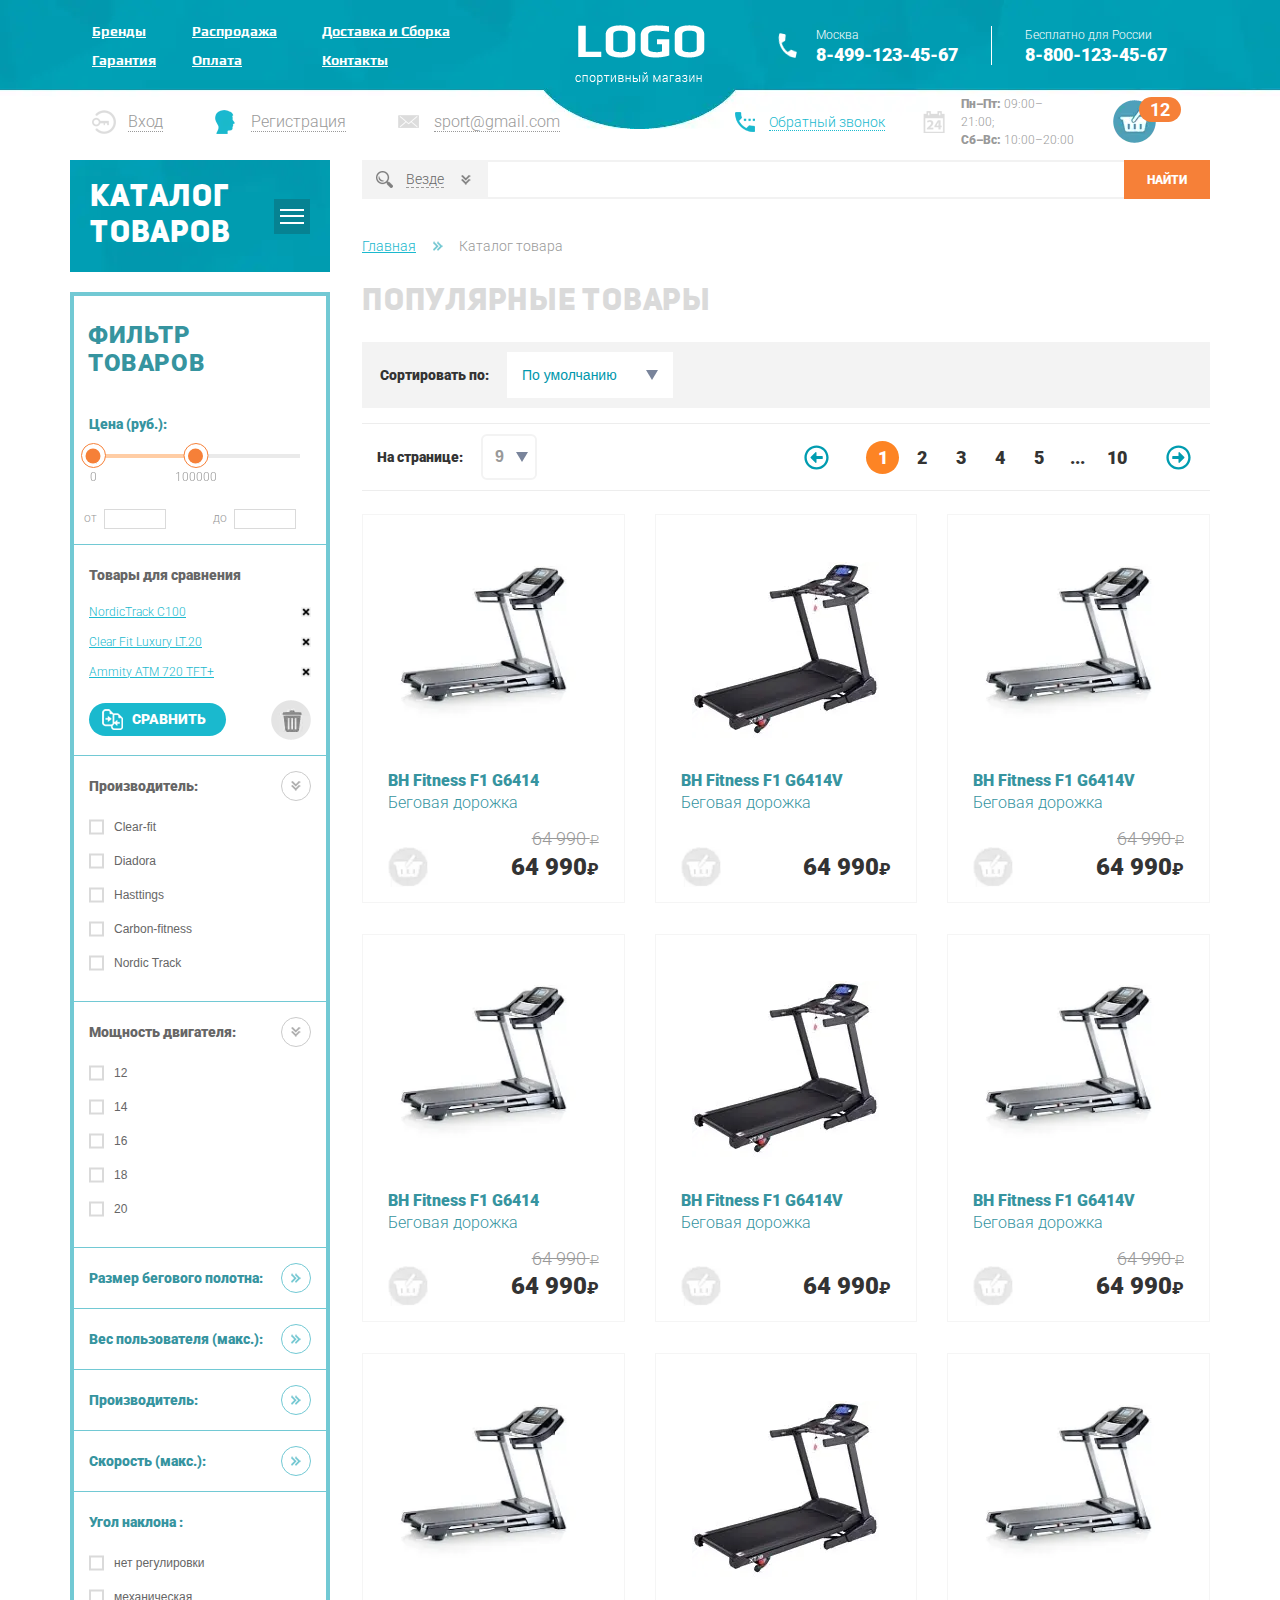
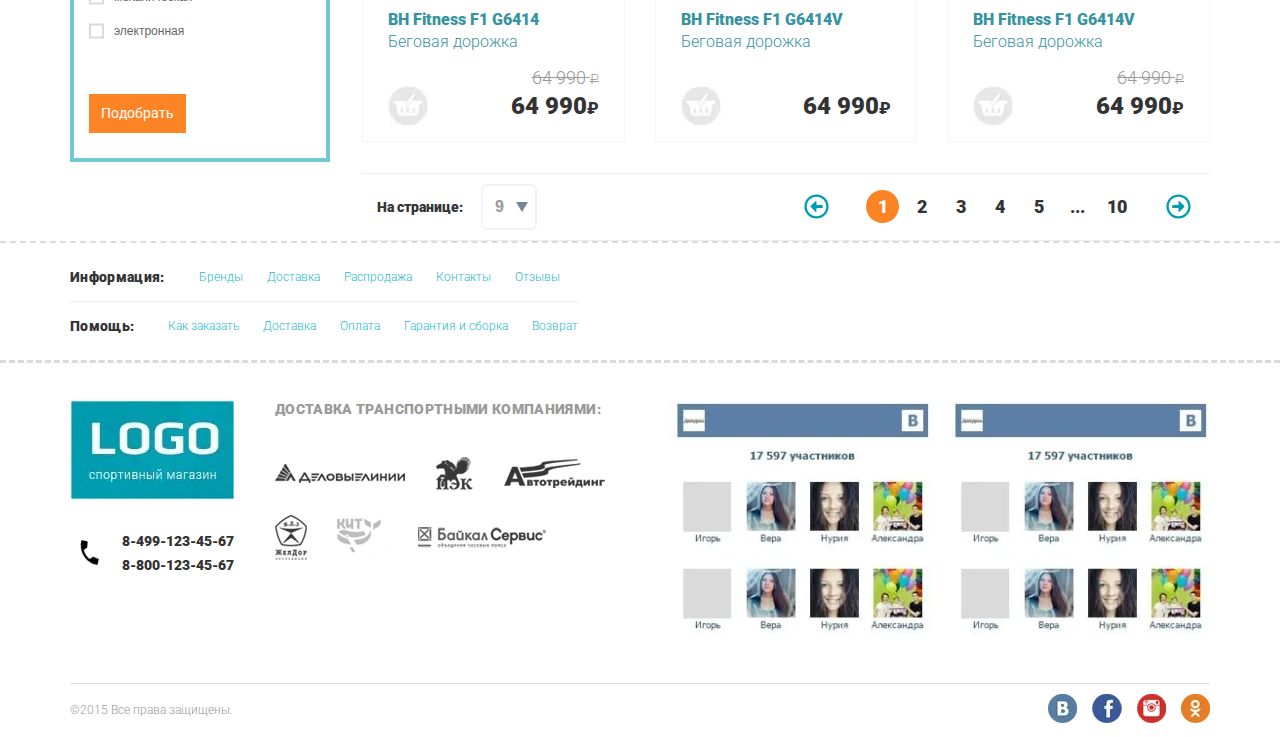
==== commit 64c59f6e: "pre-final" ====
--- a/catalog.html
+++ b/catalog.html
@@ -1,1485 +1,1476 @@
-<!DOCTYPE html>-<html lang="en">--<head>-	<meta charset="UTF-8">-	<meta http-equiv="X-UA-Compatible" content="IE=edge">-	<meta name="viewport" content="width=device-width, initial-scale=1.0">-	<title>Catalog</title>-	<link rel="preconnect" href="https://fonts.googleapis.com">-	<link rel="preconnect" href="https://fonts.gstatic.com" crossorigin>-	<svg display="none">-	<symbol viewBox="0 0 512 512" id="arrow-right">-		<path-			d="M504 256C504 119 393 8 256 8S8 119 8 256s111 248 248 248 248-111 248-248zm-448 0c0-110.5 89.5-200 200-200s200 89.5 200 200-89.5 200-200 200S56 366.5 56 256zm72 20v-40c0-6.6 5.4-12 12-12h116v-67c0-10.7 12.9-16 20.5-8.5l99 99c4.7 4.7 4.7 12.3 0 17l-99 99c-7.6 7.6-20.5 2.2-20.5-8.5v-67H140c-6.6 0-12-5.4-12-12z"-			class=""></path>-	</symbol>-</svg>-	<link-		href="https://fonts.googleapis.com/css2?family=Play:wght@700&family=Roboto:wght@300;400;500;700;900&display=swap"-		rel="stylesheet">-	<link rel="stylesheet" href="https://unpkg.com/swiper/swiper-bundle.min.css" />-	<link rel="stylesheet" href="css/style.css">-	<link rel="stylesheet" href="css/style.css">--</head>--<body>-	<div class="wrapper">-		<header class="header">-	<div class="header__top top-header">-		<div class="top-header__content _container">-			<div class="top-header__column">-				<div class="top-header__menu menu">-					<div class="menu__icon icon-menu">-						<span></span>-						<span></span>-						<span></span>-					</div>-					<nav class="menu__body">-						<ul class="menu__list">-							<li><a href="" class="menu__link">Бренды</a></li>-							<li><a href="" class="menu__link">Распродажа</a></li>-							<li><a href="" class="menu__link">Доставка и Сборка</a></li>-							<li><a href="" class="menu__link">Гарантия</a></li>-							<li><a href="" class="menu__link">Оплата</a></li>-							<li><a href="" class="menu__link">Контакты</a></li>-						</ul>-					</nav>-				</div>-			</div><!-- top-header__column -->--			<div class="top-header__column top-header__column_logo">-				<a href="" class="top-header__logo"><picture><source srcset="img/logo.webp" type="image/webp"><img src="img/logo.png" alt=""></picture></a>-			</div><!-- top-header__column -->--			<div class="top-header__column ">-				<div class="top-header__contacts contacts-header">-					<div class="contacts-header__column">-						<div class="contacts-header__item contacts-header__item_icon">-							<div class="contacts-header__label">Москва</div>-							<a href="tel:84991234567" class="contacts-header__phone">8-499-123-45-67</a>--						</div>-					</div>-					<div class="contacts-header__column contacts-header__column_forcart">-						<div class="contacts-header__item">-							<div class="contacts-header__label">Бесплатно для России</div>-							<a href="tel:84991234567"-								class="contacts-header__phone contacts-header__phone_icon">8-800-123-45-67</a>--						</div>-					</div>-				</div>-			</div><!-- top-header__column -->-		</div>-	</div>-	<div class="header__bottom bottom-header">-		<div class="bottom-header__container _container">-			<div class="bottom-header__row">-				<div class="bottom-header__column">-					<ul data-da=".menu__body,640,0" class="bottom-header__actions actions-header">-						<li><a href="" class="actions-header__item actions-header__item_login "><span>Вход</span></a></li>-						<li><a href="" class="actions-header__item actions-header__item_reg"><span>Регистрация</span></a></li>-						<li><a href="" class="actions-header__item actions-header__item_mail"><span>sport@gmail.com</span></a>-						</li>-					</ul>-				</div>-				<div class="bottom-header__column">-					<div class="bottom-header__info info-header">-						<div data-da=".menu__body,640,2" class="info-header__column info-header__column_callback">-							<a href="" class="info-header__callback"><span>Обратный звонок</span></a>-						</div>--						<div class="info-header__column">-							<div class="info-header__schedule">-								<p><span>Пн–Пт:</span> 09:00–21:00;</p>-								<p><span>Сб–Вс:</span> 10:00–20:00</p>-							</div>--						</div>-						<div class="info-header__column">-							<a href="" data-da=".contacts-header__column_forcart,640,last"-								class="info-header__cart"><span>12</span></a>-						</div>-					</div>-				</div>-			</div>---		</div>-	</div>--</header>--		<main class="page">-			<div class="page__container _container">-				<aside class="page__side">-					<nav class="page__menu menu-page">-						<div class="menu-page__header">-							<div class="menu-page__title">Каталог товаров</div>-							<div class="menu-page__burger _active">-								<div class="menu-page__lines">-									<span></span>-									<span></span>-									<span></span>-								</div>-							</div>-						</div>-						<div class="menu-page__body" id="menu-page__body">-							<ul class="menu-page__list">--								<li class="menu-page__parent"><a href="#" class="menu-page__link ">Беговые-										дорожки</a>--									<div class="menu-page__submenu submenu-page">-										<div class="submenu-page__item">-											<ul class="submnenu-page__menu">-												<li><a href="#" class="submenu-page__link">Всепогодный</a></li>-												<li><a href="#" class="submenu-page__link">Для помещений</a></li>-												<li><a href="#" class="submenu-page__link">Профессиональный</a></li>-												<li><a href="#" class="submenu-page__link">Любительский</a></li>--											</ul>-											<div class="submenu-page__product">-												<div class="item-product">-													<div class="item-product__labels">-														<div class="item-product__label">Товар дня</div>-													</div>-													<a href="" class="item-product__image">-														<picture><source srcset="img/products/01.webp" type="image/webp"><img src="img/products/01.jpg" alt=""></picture>-													</a>-													<div class="item-product__body">-														<a href="" class="item-product__title">Домашний теннисный стол-															Donic Indoor Roller 800 Green</a>-														<div class="item-product__footer">-															<div class="item-product__old-price">64 990 <span>₽</span></div>-															<div class="item-product__bottom">-																<a href="" class="item-product__add"></a>-																<div class="item-product__price">64 990<span>₽</span></div>-															</div>-														</div>-													</div>-												</div>-											</div>-										</div>-									</div>---								</li>-								<li class="menu-page__parent"><a href="#" class="menu-page__link">Эллиптические тренажеры</a>-									<div class="menu-page__submenu submenu-page">-										<div class="submenu-page__item">-											<ul class="submnenu-page__menu">-												<li><a href="#" class="submenu-page__link">Всепогодный</a></li>-												<li><a href="#" class="submenu-page__link">Для помещений</a></li>-												<li><a href="#" class="submenu-page__link">Профессиональный</a></li>-												<li><a href="#" class="submenu-page__link">Любительский</a></li>--											</ul>-											<div class="submenu-page__product">-												<div class="item-product">-													<div class="item-product__labels">-														<div class="item-product__label">Товар дня</div>-													</div>-													<a href="" class="item-product__image">-														<picture><source srcset="img/products/01.webp" type="image/webp"><img src="img/products/01.jpg" alt=""></picture>-													</a>-													<div class="item-product__body">-														<a href="" class="item-product__title">Домашний теннисный стол-															Donic Indoor Roller 800 Green</a>-														<div class="item-product__footer">-															<div class="item-product__old-price"></div>-															<div class="item-product__bottom">-																<a href="" class="item-product__add"></a>-																<div class="item-product__price">64 990<span>₽</span></div>-															</div>-														</div>-													</div>-												</div>-											</div>-										</div>-									</div>-								</li>-								<li><a href="#" class="menu-page__link">Велотренажеры</a></li>-								<li><a href="#" class="menu-page__link">Гребные тренажеры</a></li>-								<li><a href="#" class="menu-page__link">Вибромассажеры</a></li>-								<li class="menu-page__parent"><a href="#" class="menu-page__link ">Теннисные-										столы</a>-									<div class="menu-page__submenu submenu-page">-										<div class="submenu-page__item">-											<ul class="submnenu-page__menu">-												<li><a href="#" class="submenu-page__link">Всепогодный</a></li>-												<li><a href="#" class="submenu-page__link">Для помещений</a></li>-												<li><a href="#" class="submenu-page__link">Профессиональный</a></li>-												<li><a href="#" class="submenu-page__link">Любительский</a></li>--											</ul>-											<div class="submenu-page__product">-												<div class="item-product">-													<div class="item-product__labels">-													</div>-													<a href="" class="item-product__image">-														<picture><source srcset="img/products/01.webp" type="image/webp"><img src="img/products/01.jpg" alt=""></picture>-													</a>-													<div class="item-product__body">-														<a href="" class="item-product__title">Домашний теннисный стол-															Donic Indoor Roller 800 Green</a>-														<div class="item-product__footer">-															<div class="item-product__old-price">64 990 <span>₽</span></div>-															<div class="item-product__bottom">-																<a href="" class="item-product__add"></a>-																<div class="item-product__price">64 990<span>₽</span></div>-															</div>-														</div>-													</div>-												</div>-											</div>-										</div>-									</div>-								</li>-								<li><a href="#" class="menu-page__link">Баскетбол</a>-								</li>-								<li class="menu-page__parent"><a href="#" class="menu-page__link">Массажные-										кресла</a>--									<div class="menu-page__submenu submenu-page">-										<div class="submenu-page__item">-											<ul class="submnenu-page__menu">-												<li><a href="#" class="submenu-page__link">Всепогодный</a></li>-												<li><a href="#" class="submenu-page__link">Для помещений</a></li>-												<li><a href="#" class="submenu-page__link">Профессиональный</a></li>-												<li><a href="#" class="submenu-page__link">Любительский</a></li>--											</ul>-											<div class="submenu-page__product">-												<div class="item-product">-													<div class="item-product__labels">-													</div>-													<a href="" class="item-product__image">-														<picture><source srcset="img/products/01.webp" type="image/webp"><img src="img/products/01.jpg" alt=""></picture>-													</a>-													<div class="item-product__body">-														<a href="" class="item-product__title">Домашний теннисный стол-															Donic Indoor Roller 800 Green</a>-														<div class="item-product__footer">-															<div class="item-product__old-price">64 990 <span>₽</span></div>-															<div class="item-product__bottom">-																<a href="" class="item-product__add"></a>-																<div class="item-product__price">64 990<span>₽</span></div>-															</div>-														</div>-													</div>-												</div>-											</div>-										</div>-									</div>-								</li>-								<li class="menu-page__parent">-									<a href="#" class="menu-page__link">Массажные-										столы</a>--									<div class="menu-page__submenu submenu-page">-										<div class="submenu-page__item">-											<ul class="submnenu-page__menu">-												<li><a href="#" class="submenu-page__link">Всепогодный</a></li>-												<li><a href="#" class="submenu-page__link">Для помещений</a></li>-												<li><a href="#" class="submenu-page__link">Профессиональный</a></li>-												<li><a href="#" class="submenu-page__link">Любительский</a></li>--											</ul>-											<div class="submenu-page__product">-												<div class="item-product">-													<div class="item-product__labels">-														<div class="item-product__label">Товар дня</div>-													</div>-													<a href="" class="item-product__image">-														<picture><source srcset="img/products/01.webp" type="image/webp"><img src="img/products/01.jpg" alt=""></picture>-													</a>-													<div class="item-product__body">-														<a href="" class="item-product__title">Домашний теннисный стол-															Donic Indoor Roller 800 Green</a>-														<div class="item-product__footer">-															<div class="item-product__old-price">64 990 <span>₽</span></div>-															<div class="item-product__bottom">-																<a href="" class="item-product__add"></a>-																<div class="item-product__price">64 990<span>₽</span></div>-															</div>-														</div>-													</div>-												</div>-											</div>-										</div>-									</div>-								</li>-								<li><a href="#" class="menu-page__link">Силовые тренажеры</a></li>-								<li><a href="#" class="menu-page__link">Батуты</a></li>-								<li><a href="#" class="menu-page__link">Детские городки</a></li>-								<li><a href="#" class="menu-page__link">Дачная мебель</a></li>-								<li><a href="#" class="menu-page__link">Уличные спортивные комплексы</a></li>-								<li><a href="#" class="menu-page__link">Аксессуары</a>-								</li>-							</ul>--						</div>-					</nav>-					<form action="#" class="filter">-						<div class="filter__title">Фильтр товаров</div>-						<div class="filter__body">-							<div class="filter__section section-filter">-								<div class="section-filter__title">Цена (руб.):</div>-								<div class="section-filter__body ">-									<div class="price-filter">-										<div class="price-filter__slider"></div>-										<div class="price-filter__values values-price-filter">-											<div class="values-price-filter__column">-												<div class="values-price-filter__label">от</div>-												<div class="values-price-filter__input ">-													<input id="price-start" autocomplete="off" type="number" class="input">-												</div>--											</div>-											<div class="values-price-filter__column">-												<div class="values-price-filter__column">-													<div class="values-price-filter__label">до</div>-													<div class="values-price-filter__input ">-														<input id="price-end" type="number" class="input">-													</div>---												</div>---											</div>-										</div>-									</div>--								</div>-							</div>--							<div class="filter__section section-filter filter__section_compare">-								<div class="section-filter__title section-filter__title_black">Товары для сравнения</div>--								<div class="section-filter__body ">-									<div class="compare-filter">-										<div class="compare-filter__items">-											<div class="compare-filter__item">--												<a href="" class="compare-filter__link">NordicTrack C100</a>-												<a href="" class="compare-filter__remove"></a>-											</div>-											<div class="compare-filter__item">--												<a href="" class="compare-filter__link">Clear Fit Luxury LT.20</a>-												<a href="" class="compare-filter__remove"></a>-											</div>-											<div class="compare-filter__item">--												<a href="" class="compare-filter__link">Ammity ATM 720 TFT+</a>-												<a href="" class="compare-filter__remove"></a>-											</div>-										</div>-										<div class="compare-filter__footer">-											<a href="" class="compare-filter__button"><span>Сравнить</span></a>-											<a href="" class="compare-filter__clean"></a>-										</div>-									</div>-								</div>-							</div>--							<div class="filter__section section-filter">-								<div class="section-filter__title section-filter__title_black">Производитель:<div-										class="spoller _active"></div>-								</div>-								<div class="section-filter__body section-filter__body_toggle">-									<form action="#" class="section-filter__form form-power">-										<label class="checkbox">-											<input type="checkbox" class="checkbox__input">-											<span class="checkbox__text">Сlear-fit</span>-										</label>-										<label class="checkbox">-											<input type="checkbox" class="checkbox__input">-											<span class="checkbox__text">Diadora</span>-										</label>-										<label class="checkbox">-											<input type="checkbox" class="checkbox__input">-											<span class="checkbox__text">Hasttings</span>-										</label>-										<label class="checkbox">-											<input type="checkbox" class="checkbox__input">-											<span class="checkbox__text">Carbon-fitness</span>-										</label>-										<label class="checkbox">-											<input type="checkbox" class="checkbox__input">-											<span class="checkbox__text">Nordic Track</span>-										</label>-									</form>--								</div>--							</div>--							<div class="filter__section section-filter">-								<div class="section-filter__title section-filter__title_black">Мощность двигателя:<div-										class="spoller _active"></div>-								</div>-								<div class="section-filter__body section-filter__body_toggle">-									<form action="#" class="section-filter__form form-power">-										<label class="checkbox">-											<input type="checkbox" class="checkbox__input">-											<span class="checkbox__text">12</span>-										</label>-										<label class="checkbox">-											<input type="checkbox" class="checkbox__input">-											<span class="checkbox__text">14</span>-										</label>-										<label class="checkbox">-											<input type="checkbox" class="checkbox__input">-											<span class="checkbox__text">16</span>-										</label>-										<label class="checkbox">-											<input type="checkbox" class="checkbox__input">-											<span class="checkbox__text">18</span>-										</label>-										<label class="checkbox">-											<input type="checkbox" class="checkbox__input">-											<span class="checkbox__text">20</span>-										</label>-									</form>--								</div>--							</div>--							<div class="filter__section section-filter">-								<div class="section-filter__title ">Размер бегового полотна:<div class="spoller "></div>-								</div>-								<div class="section-filter__body section-filter__body_toggle">-									<form action="#" class="section-filter__form form-power">-										<label class="checkbox">-											<input type="checkbox" class="checkbox__input">-											<span class="checkbox__text">Сlear-fit</span>-										</label>-										<label class="checkbox">-											<input type="checkbox" class="checkbox__input">-											<span class="checkbox__text">Diadora</span>-										</label>-										<label class="checkbox">-											<input type="checkbox" class="checkbox__input">-											<span class="checkbox__text">Hasttings</span>-										</label>-										<label class="checkbox">-											<input type="checkbox" class="checkbox__input">-											<span class="checkbox__text">Carbon-fitness</span>-										</label>-										<label class="checkbox">-											<input type="checkbox" class="checkbox__input">-											<span class="checkbox__text">Nordic Track</span>-										</label>-									</form>--								</div>--							</div>--							<div class="filter__section section-filter">-								<div class="section-filter__title ">Вес пользователя (макс.):<div class="spoller"></div>-								</div>-								<div class="section-filter__body section-filter__body_toggle">-									<form action="#" class="section-filter__form form-power">-										<label class="checkbox">-											<input type="checkbox" class="checkbox__input">-											<span class="checkbox__text">Сlear-fit</span>-										</label>-										<label class="checkbox">-											<input type="checkbox" class="checkbox__input">-											<span class="checkbox__text">Diadora</span>-										</label>-										<label class="checkbox">-											<input type="checkbox" class="checkbox__input">-											<span class="checkbox__text">Hasttings</span>-										</label>-										<label class="checkbox">-											<input type="checkbox" class="checkbox__input">-											<span class="checkbox__text">Carbon-fitness</span>-										</label>-										<label class="checkbox">-											<input type="checkbox" class="checkbox__input">-											<span class="checkbox__text">Nordic Track</span>-										</label>-									</form>--								</div>--							</div>--							<div class="filter__section section-filter">-								<div class="section-filter__title ">Производитель:<div class="spoller "></div>-								</div>-								<div class="section-filter__body section-filter__body_toggle">-									<form action="#" class="section-filter__form form-power">-										<label class="checkbox">-											<input type="checkbox" class="checkbox__input">-											<span class="checkbox__text">Сlear-fit</span>-										</label>-										<label class="checkbox">-											<input type="checkbox" class="checkbox__input">-											<span class="checkbox__text">Diadora</span>-										</label>-										<label class="checkbox">-											<input type="checkbox" class="checkbox__input">-											<span class="checkbox__text">Hasttings</span>-										</label>-										<label class="checkbox">-											<input type="checkbox" class="checkbox__input">-											<span class="checkbox__text">Carbon-fitness</span>-										</label>-										<label class="checkbox">-											<input type="checkbox" class="checkbox__input">-											<span class="checkbox__text">Nordic Track</span>-										</label>-									</form>--								</div>--							</div>--							<div class="filter__section section-filter">-								<div class="section-filter__title ">Скорость (макс.):<div class="spoller "></div>-								</div>-								<div class="section-filter__body section-filter__body_toggle">-									<form action="#" class="section-filter__form form-power">-										<label class="checkbox">-											<input type="checkbox" class="checkbox__input">-											<span class="checkbox__text">Сlear-fit</span>-										</label>-										<label class="checkbox">-											<input type="checkbox" class="checkbox__input">-											<span class="checkbox__text">Diadora</span>-										</label>-										<label class="checkbox">-											<input type="checkbox" class="checkbox__input">-											<span class="checkbox__text">Hasttings</span>-										</label>-										<label class="checkbox">-											<input type="checkbox" class="checkbox__input">-											<span class="checkbox__text">Carbon-fitness</span>-										</label>-										<label class="checkbox">-											<input type="checkbox" class="checkbox__input">-											<span class="checkbox__text">Nordic Track</span>-										</label>-									</form>--								</div>--							</div>--							<div class="filter__section section-filter">-								<div class="section-filter__title ">Угол наклона :-								</div>-								<div class="section-filter__body section-filter__body_toggle">-									<form action="#" class="section-filter__form form-power">-										<label class="checkbox">-											<input type="checkbox" class="checkbox__input">-											<span class="checkbox__text">нет регулировки-											</span>-										</label>-										<label class="checkbox">-											<input type="checkbox" class="checkbox__input">-											<span class="checkbox__text">механическая</span>-										</label>-										<label class="checkbox">-											<input type="checkbox" class="checkbox__input">-											<span class="checkbox__text">электронная</span>-										</label>-									</form>--								</div>--							</div>--							<div class="filter__footer">-								<button type="button" class="filter__btn btn">Подобрать</button>-								<button type="reset" class="filter__btn filter__btn_reset btn">Сбросить</button>-							</div>-						</div>-					</form>--				</aside>--				<div class="page__content">-					<form action="#" class="page__search search-page">-						<div class="search-page__select">-							<div class="search-page__title"><span>Везде</span><span data-text="Выбрано:"-									class="search-page__quantity"></span></div>--							<div class="search-page__categories categories-search">-								<div class="categories-search__row">--									<div class="categories-search__column">-										<ul class="categories-search__list">-											<li>-												<label class="categories-search__checkbox checkbox">-													<input type="checkbox" data-error="Ошибка" name="category" value=""-														class="checkbox__input">-													<span class="checkbox__text">Беговые дорожки</span>-												</label>-											</li>-											<li>-												<label class="categories-search__checkbox checkbox">-													<input type="checkbox" data-error="Ошибка" name="category" value=""-														class="checkbox__input">-													<span class="checkbox__text"><span>Эллиптические тренажеры</span></span>-												</label>-											</li>-											<li>-												<label class="categories-search__checkbox checkbox">-													<input type="checkbox" data-error="Ошибка" name="category" value=""-														class="checkbox__input">-													<span class="checkbox__text"><span>Велотренажеры</span></span>-												</label>-											</li>-											<li>-												<label class="categories-search__checkbox checkbox">-													<input type="checkbox" data-error="Ошибка" name="category" value=""-														class="checkbox__input">-													<span class="checkbox__text"><span>Гребные тренажеры</span></span>-												</label>-											</li>-											<li>-												<label class="categories-search__checkbox checkbox">-													<input type="checkbox" data-error="Ошибка" name="category" value=""-														class="checkbox__input">-													<span class="checkbox__text"><span>Вибромассажеры</span></span>-												</label>-											</li>-										</ul>--									</div>-									<div class="categories-search__column">-										<ul class="categories-search__list">-											<li>-												<label class="categories-search__checkbox checkbox">-													<input type="checkbox" data-error="Ошибка" name="category" value=""-														class="checkbox__input">-													<span class="checkbox__text">Беговые дорожки</span>-												</label>-											</li>-											<li>-												<label class="categories-search__checkbox checkbox">-													<input type="checkbox" data-error="Ошибка" name="category" value=""-														class="checkbox__input">-													<span class="checkbox__text"><span>Эллиптические тренажеры</span></span>-												</label>-											</li>-											<li>-												<label class="categories-search__checkbox checkbox">-													<input type="checkbox" data-error="Ошибка" name="category" value=""-														class="checkbox__input">-													<span class="checkbox__text"><span>Велотренажеры</span></span>-												</label>-											</li>-											<li>-												<label class="categories-search__checkbox checkbox">-													<input type="checkbox" data-error="Ошибка" name="category" value=""-														class="checkbox__input">-													<span class="checkbox__text"><span>Гребные тренажеры</span></span>-												</label>-											</li>-											<li>-												<label class="categories-search__checkbox checkbox">-													<input type="checkbox" data-error="Ошибка" name="category" value=""-														class="checkbox__input">-													<span class="checkbox__text"><span>Вибромассажеры</span></span>-												</label>-											</li>-										</ul>--									</div>-									<div class="categories-search__column">-										<ul class="categories-search__list">-											<li>-												<label class="categories-search__checkbox checkbox">-													<input type="checkbox" data-error="Ошибка" name="category" value=""-														class="checkbox__input">-													<span class="checkbox__text">Беговые дорожки</span>-												</label>-											</li>-											<li>-												<label class="categories-search__checkbox checkbox">-													<input type="checkbox" data-error="Ошибка" name="category" value=""-														class="checkbox__input">-													<span class="checkbox__text"><span>Эллиптические тренажеры</span></span>-												</label>-											</li>-											<li>-												<label class="categories-search__checkbox checkbox">-													<input type="checkbox" data-error="Ошибка" name="category" value=""-														class="checkbox__input">-													<span class="checkbox__text"><span>Велотренажеры</span></span>-												</label>-											</li>-											<li>-												<label class="categories-search__checkbox checkbox">-													<input type="checkbox" data-error="Ошибка" name="category" value=""-														class="checkbox__input">-													<span class="checkbox__text"><span>Гребные тренажеры</span></span>-												</label>-											</li>-											<li>-												<label class="categories-search__checkbox checkbox">-													<input type="checkbox" data-error="Ошибка" name="category" value=""-														class="checkbox__input">-													<span class="checkbox__text"><span>Вибромассажеры</span></span>-												</label>-											</li>-										</ul>--									</div>-								</div>---							</div>-						</div>-						<div class="search-page__input">-							<input type="text" name="search" autocomplete="off">-						</div>-						<button type="submit" class="search-page btn">Найти</button>--					</form>-					<nav class="breadcrumbs">-						<ul class="breadcrumbs__list">-							<li class="">-								<a href="#" class="breadcrumbs__link">Главная</a>-							</li>-							<li class="">-								<span class="breadcrumbs__item">Каталог товара</span>-							</li>-						</ul>-					</nav>-					<div class="catalog">-						<h1 class="catalog__title">Популярные товары</h1>-						<div class="catalog__actions actions-catalog">-							<div class="actions-catalog__order order-catalog">-								<div class="order-catalog__label">Сортировать по:</div>-								<div class="dropdown order-catalog__select">-									<ul class="dropdown__list">-										<li class="dropdown__item order-catalog__item" data-value="default">По умолчанию-										</li>-										<li class="dropdown__item order-catalog__item" data-value="price">По цене-										</li>-										<li class="dropdown__item order-catalog__item" data-value="name">По названию </li>-									</ul>-									<button class="dropdown__button order-catalog__button">По умолчанию</button>--									<input type="text" name="select-category" value="" class="dropdown__input_hidden">-								</div>-							</div>-							<div class="actions-catalog__view view-catalog">-								<div class="view-catalog__item view-catalog__item_grid"></div>-								<div class="view-catalog__item view-catalog__item_list"></div>-							</div>-						</div> <!-- actions-catalog -->-						<div class="catalog__nav nav-catalog nav-catalog_top">-							<div class="nav-catalog__show show-catalog">-								<div class="show-catalog__label">На странице:</div>-								<div class="dropdown show-catalog__select">-									<ul class="dropdown__list">-										<li class="dropdown__item show-catalog__item" selected data-value="9">9</li>-										<li class="dropdown__item show-catalog__item" data-value="18">18</li>-										<li class="dropdown__item show-catalog__item" data-value="36">36</li>-										<li class="dropdown__item show-catalog__item" data-value="60">60</li>-									</ul>-									<button class="dropdown__button show-catalog__button"></button>-									<input type="text" name="show" value="" class="dropdown__input_hidden">-								</div>-							</div>--							<div class="nav-catalog__pages">-								<div class="pagging">-	<a href="" class="pagging__arrow">-		<svg>-			<use href="#arrow-right"></use>-		</svg>-	</a>-	<ul class="pagging__list">-		<li>-			<a href="" class="pagging__item _active">1</a>-		</li>-		<li>-			<a href="" class="pagging__item ">2</a>-		</li>-		<li>-			<a href="" class="pagging__item ">3</a>-		</li>-		<li>-			<a href="" class="pagging__item ">4</a>-		</li>-		<li>-			<a href="" class="pagging__item ">5</a>-		</li>-		<li>-			<a href="" class="pagging__item ">...</a>-		</li>-		<li>-			<a href="" class="pagging__item ">10</a>-		</li>-	</ul>-	<a href="" class="pagging__arrow">-		<svg>-			<use href="#arrow-right"></use>-		</svg>-	</a>-</div>-							</div>--						</div>-						<div class="catalog__products items-products">-							<div class="items-products__column">-								<div class="item-product">-									<a href="" class="item-product__image">-										<picture><source srcset="img/products/001.webp" type="image/webp"><img src="img/products/001.jpg" alt=""></picture>-									</a>-									<div class="item-product__body">-										<a href="" class="item-product__title title-product"><span>BH Fitness F1-												G6414</span>Беговая дорожка</a>-										<div class="item-product__footer">-											<div class="item-product__old-price">64 990 <span>₽</span></div>-											<div class="item-product__bottom">-												<a href="" class="item-product__add"></a>-												<div class="item-product__price">64 990<span>₽</span></div>-											</div>-										</div>-									</div>-									<div class="item-product__hover hover-item-product">-										<a class="hover-item-product__title title-product">-											<span>BH Fitness F1 G6414V</span> Беговая дорожка-										</a>-										<div class="hover-item-product__options options-item-product">--											<div class="options-item-product__item">-												<div class="options-item-product__label">Тип беговой дорожки: </div>-												<div class="options-item-product__value">Электрическая</div>-											</div>--											<div class="options-item-product__item">-												<div class="options-item-product__label">Скорость движения (км/ч):</div>-												<div class="options-item-product__value">22</div>-											</div>--											<div class="options-item-product__item">-												<div class="options-item-product__label">Складывание: </div>-												<div class="options-item-product__value">Есть</div>-											</div>-											<a class="options-item-product__compare">-												<picture><source srcset="img/icons/compare_icon.webp" type="image/webp"><img src="img/icons/compare_icon.png" alt=""></picture>-												<span>Сравнить</span>-											</a>--										</div>-										<div class="hover-item-product__footer">-											<a class="hover-item-product__cart hover-item-product__cart_catalog"></a>--											<div class="hover-item-product__wrapper">-												<div class="hover-item-product__old-price">64 990 <span>₽</span></div>-												<div class="hover-item-product__price hover-item-product__price_catalog">64-													990<span>₽</span></div>-											</div>-										</div>-									</div>-								</div>-							</div>-							<div class="items-products__column">-								<div class="item-product">-									<a href="" class="item-product__image">-										<picture><source srcset="img/products/002.webp" type="image/webp"><img src="img/products/002.jpg" alt=""></picture>-									</a>-									<div class="item-product__body">-										<a href="" class="item-product__title title-product"><span>BH Fitness F1-												G6414V</span>Беговая дорожка</a>-										<div class="item-product__footer">-											<div class="item-product__old-price"><span></span></div>-											<div class="item-product__bottom">-												<a href="" class="item-product__add"></a>-												<div class="item-product__price">64 990<span>₽</span></div>-											</div>-										</div>-									</div>-									<div class="item-product__hover hover-item-product">-										<a class="hover-item-product__title title-product">-											<span>BH Fitness F1 G6414V</span> Беговая дорожка-										</a>-										<div class="hover-item-product__options options-item-product">--											<div class="options-item-product__item">-												<div class="options-item-product__label">Тип беговой дорожки: </div>-												<div class="options-item-product__value">Электрическая</div>-											</div>--											<div class="options-item-product__item">-												<div class="options-item-product__label">Скорость движения (км/ч):</div>-												<div class="options-item-product__value">22</div>-											</div>--											<div class="options-item-product__item">-												<div class="options-item-product__label">Складывание: </div>-												<div class="options-item-product__value">Есть</div>-											</div>--										</div>-										<div class="hover-item-product__footer">-											<a class="hover-item-product__cart hover-item-product__cart_catalog"></a>--											<div class="hover-item-product__wrapper">-												<div class="hover-item-product__old-price"> <span></span></div>-												<div class="hover-item-product__price hover-item-product__price_catalog">64-													990<span>₽</span></div>-											</div>-										</div>-									</div>-								</div>-							</div>-							<div class="items-products__column">-								<div class="item-product">-									<a href="" class="item-product__image">-										<picture><source srcset="img/products/001.webp" type="image/webp"><img src="img/products/001.jpg" alt=""></picture>-									</a>-									<div class="item-product__body">-										<a href="" class="item-product__title title-product"><span>BH Fitness F1-												G6414V</span>Беговая дорожка</a>-										<div class="item-product__footer">-											<div class="item-product__old-price">64 990 <span>₽</span></div>-											<div class="item-product__bottom">-												<a href="" class="item-product__add"></a>-												<div class="item-product__price">64 990<span>₽</span></div>-											</div>-										</div>-									</div>-									<div class="item-product__hover hover-item-product">-										<a class="hover-item-product__title title-product">-											<span>BH Fitness F1 G6414V</span> Беговая дорожка-										</a>-										<div class="hover-item-product__options options-item-product">--											<div class="options-item-product__item">-												<div class="options-item-product__label">Тип беговой дорожки: </div>-												<div class="options-item-product__value">Электрическая</div>-											</div>--											<div class="options-item-product__item">-												<div class="options-item-product__label">Скорость движения (км/ч):</div>-												<div class="options-item-product__value">22</div>-											</div>--											<div class="options-item-product__item">-												<div class="options-item-product__label">Складывание: </div>-												<div class="options-item-product__value">Есть</div>-											</div>--										</div>-										<div class="hover-item-product__footer">-											<a class="hover-item-product__cart hover-item-product__cart_catalog"></a>--											<div class="hover-item-product__wrapper">-												<div class="hover-item-product__old-price">64 990 <span>₽</span></div>-												<div class="hover-item-product__price hover-item-product__price_catalog">64-													990<span>₽</span></div>-											</div>-										</div>-									</div>-								</div>-							</div>-							<div class="items-products__column">-								<div class="item-product">-									<a href="" class="item-product__image">-										<picture><source srcset="img/products/001.webp" type="image/webp"><img src="img/products/001.jpg" alt=""></picture>-									</a>-									<div class="item-product__body">-										<a href="" class="item-product__title title-product"><span>BH Fitness F1-												G6414</span>Беговая дорожка</a>-										<div class="item-product__footer">-											<div class="item-product__old-price">64 990 <span>₽</span></div>-											<div class="item-product__bottom">-												<a href="" class="item-product__add"></a>-												<div class="item-product__price">64 990<span>₽</span></div>-											</div>-										</div>-									</div>-									<div class="item-product__hover hover-item-product">-										<a class="hover-item-product__title title-product">-											<span>BH Fitness F1 G6414V</span> Беговая дорожка-										</a>-										<div class="hover-item-product__options options-item-product">--											<div class="options-item-product__item">-												<div class="options-item-product__label">Тип беговой дорожки: </div>-												<div class="options-item-product__value">Электрическая</div>-											</div>--											<div class="options-item-product__item">-												<div class="options-item-product__label">Скорость движения (км/ч):</div>-												<div class="options-item-product__value">22</div>-											</div>--											<div class="options-item-product__item">-												<div class="options-item-product__label">Складывание: </div>-												<div class="options-item-product__value">Есть</div>-											</div>--										</div>-										<div class="hover-item-product__footer">-											<a class="hover-item-product__cart hover-item-product__cart_catalog"></a>--											<div class="hover-item-product__wrapper">-												<div class="hover-item-product__old-price">64 990 <span>₽</span></div>-												<div class="hover-item-product__price hover-item-product__price_catalog">64-													990<span>₽</span></div>-											</div>-										</div>-									</div>-								</div>-							</div>-							<div class="items-products__column">-								<div class="item-product">-									<a href="" class="item-product__image">-										<picture><source srcset="img/products/002.webp" type="image/webp"><img src="img/products/002.jpg" alt=""></picture>-									</a>-									<div class="item-product__body">-										<a href="" class="item-product__title title-product"><span>BH Fitness F1-												G6414V</span>Беговая дорожка</a>-										<div class="item-product__footer">-											<div class="item-product__old-price"><span></span></div>-											<div class="item-product__bottom">-												<a href="" class="item-product__add"></a>-												<div class="item-product__price">64 990<span>₽</span></div>-											</div>-										</div>-									</div>-									<div class="item-product__hover hover-item-product">-										<a class="hover-item-product__title title-product">-											<span>BH Fitness F1 G6414V</span> Беговая дорожка-										</a>-										<div class="hover-item-product__options options-item-product">--											<div class="options-item-product__item">-												<div class="options-item-product__label">Тип беговой дорожки: </div>-												<div class="options-item-product__value">Электрическая</div>-											</div>--											<div class="options-item-product__item">-												<div class="options-item-product__label">Скорость движения (км/ч):</div>-												<div class="options-item-product__value">22</div>-											</div>--											<div class="options-item-product__item">-												<div class="options-item-product__label">Складывание: </div>-												<div class="options-item-product__value">Есть</div>-											</div>--										</div>-										<div class="hover-item-product__footer">-											<a class="hover-item-product__cart hover-item-product__cart_catalog"></a>--											<div class="hover-item-product__wrapper">-												<div class="hover-item-product__old-price"> <span></span></div>-												<div class="hover-item-product__price hover-item-product__price_catalog">64-													990<span>₽</span></div>-											</div>-										</div>-									</div>-								</div>-							</div>-							<div class="items-products__column">-								<div class="item-product">-									<a href="" class="item-product__image">-										<picture><source srcset="img/products/001.webp" type="image/webp"><img src="img/products/001.jpg" alt=""></picture>-									</a>-									<div class="item-product__body">-										<a href="" class="item-product__title title-product"><span>BH Fitness F1-												G6414V</span>Беговая дорожка</a>-										<div class="item-product__footer">-											<div class="item-product__old-price">64 990 <span>₽</span></div>-											<div class="item-product__bottom">-												<a href="" class="item-product__add"></a>-												<div class="item-product__price">64 990<span>₽</span></div>-											</div>-										</div>-									</div>-									<div class="item-product__hover hover-item-product">-										<a class="hover-item-product__title title-product">-											<span>BH Fitness F1 G6414V</span> Беговая дорожка-										</a>-										<div class="hover-item-product__options options-item-product">--											<div class="options-item-product__item">-												<div class="options-item-product__label">Тип беговой дорожки: </div>-												<div class="options-item-product__value">Электрическая</div>-											</div>--											<div class="options-item-product__item">-												<div class="options-item-product__label">Скорость движения (км/ч):</div>-												<div class="options-item-product__value">22</div>-											</div>--											<div class="options-item-product__item">-												<div class="options-item-product__label">Складывание: </div>-												<div class="options-item-product__value">Есть</div>-											</div>--										</div>-										<div class="hover-item-product__footer">-											<a class="hover-item-product__cart hover-item-product__cart_catalog"></a>--											<div class="hover-item-product__wrapper">-												<div class="hover-item-product__old-price">64 990 <span>₽</span></div>-												<div class="hover-item-product__price hover-item-product__price_catalog">64-													990<span>₽</span></div>-											</div>-										</div>-									</div>-								</div>-							</div>-							<div class="items-products__column">-								<div class="item-product">-									<a href="" class="item-product__image">-										<picture><source srcset="img/products/001.webp" type="image/webp"><img src="img/products/001.jpg" alt=""></picture>-									</a>-									<div class="item-product__body">-										<a href="" class="item-product__title title-product"><span>BH Fitness F1-												G6414</span>Беговая дорожка</a>-										<div class="item-product__footer">-											<div class="item-product__old-price">64 990 <span>₽</span></div>-											<div class="item-product__bottom">-												<a href="" class="item-product__add"></a>-												<div class="item-product__price">64 990<span>₽</span></div>-											</div>-										</div>-									</div>-									<div class="item-product__hover hover-item-product">-										<a class="hover-item-product__title title-product">-											<span>BH Fitness F1 G6414V</span> Беговая дорожка-										</a>-										<div class="hover-item-product__options options-item-product">--											<div class="options-item-product__item">-												<div class="options-item-product__label">Тип беговой дорожки: </div>-												<div class="options-item-product__value">Электрическая</div>-											</div>--											<div class="options-item-product__item">-												<div class="options-item-product__label">Скорость движения (км/ч):</div>-												<div class="options-item-product__value">22</div>-											</div>--											<div class="options-item-product__item">-												<div class="options-item-product__label">Складывание: </div>-												<div class="options-item-product__value">Есть</div>-											</div>--										</div>-										<div class="hover-item-product__footer">-											<a class="hover-item-product__cart hover-item-product__cart_catalog"></a>--											<div class="hover-item-product__wrapper">-												<div class="hover-item-product__old-price">64 990 <span>₽</span></div>-												<div class="hover-item-product__price hover-item-product__price_catalog">64-													990<span>₽</span></div>-											</div>-										</div>-									</div>-								</div>-							</div>-							<div class="items-products__column">-								<div class="item-product">-									<a href="" class="item-product__image">-										<picture><source srcset="img/products/002.webp" type="image/webp"><img src="img/products/002.jpg" alt=""></picture>-									</a>-									<div class="item-product__body">-										<a href="" class="item-product__title title-product"><span>BH Fitness F1-												G6414V</span>Беговая дорожка</a>-										<div class="item-product__footer">-											<div class="item-product__old-price"><span></span></div>-											<div class="item-product__bottom">-												<a href="" class="item-product__add"></a>-												<div class="item-product__price">64 990<span>₽</span></div>-											</div>-										</div>-									</div>-									<div class="item-product__hover hover-item-product">-										<a class="hover-item-product__title title-product">-											<span>BH Fitness F1 G6414V</span> Беговая дорожка-										</a>-										<div class="hover-item-product__options options-item-product">--											<div class="options-item-product__item">-												<div class="options-item-product__label">Тип беговой дорожки: </div>-												<div class="options-item-product__value">Электрическая</div>-											</div>--											<div class="options-item-product__item">-												<div class="options-item-product__label">Скорость движения (км/ч):</div>-												<div class="options-item-product__value">22</div>-											</div>--											<div class="options-item-product__item">-												<div class="options-item-product__label">Складывание: </div>-												<div class="options-item-product__value">Есть</div>-											</div>--										</div>-										<div class="hover-item-product__footer">-											<a class="hover-item-product__cart hover-item-product__cart_catalog"></a>--											<div class="hover-item-product__wrapper">-												<div class="hover-item-product__old-price"> <span></span></div>-												<div class="hover-item-product__price hover-item-product__price_catalog">64-													990<span>₽</span></div>-											</div>-										</div>-									</div>-								</div>-							</div>-							<div class="items-products__column">-								<div class="item-product">-									<a href="" class="item-product__image">-										<picture><source srcset="img/products/001.webp" type="image/webp"><img src="img/products/001.jpg" alt=""></picture>-									</a>-									<div class="item-product__body">-										<a href="" class="item-product__title title-product"><span>BH Fitness F1-												G6414V</span>Беговая дорожка</a>-										<div class="item-product__footer">-											<div class="item-product__old-price">64 990 <span>₽</span></div>-											<div class="item-product__bottom">-												<a href="" class="item-product__add"></a>-												<div class="item-product__price">64 990<span>₽</span></div>-											</div>-										</div>-									</div>-									<div class="item-product__hover hover-item-product">-										<a class="hover-item-product__title title-product">-											<span>BH Fitness F1 G6414V</span> Беговая дорожка-										</a>-										<div class="hover-item-product__options options-item-product">--											<div class="options-item-product__item">-												<div class="options-item-product__label">Тип беговой дорожки: </div>-												<div class="options-item-product__value">Электрическая</div>-											</div>--											<div class="options-item-product__item">-												<div class="options-item-product__label">Скорость движения (км/ч):</div>-												<div class="options-item-product__value">22</div>-											</div>--											<div class="options-item-product__item">-												<div class="options-item-product__label">Складывание: </div>-												<div class="options-item-product__value">Есть</div>-											</div>--										</div>-										<div class="hover-item-product__footer">-											<a class="hover-item-product__cart hover-item-product__cart_catalog"></a>--											<div class="hover-item-product__wrapper">-												<div class="hover-item-product__old-price">64 990 <span>₽</span></div>-												<div class="hover-item-product__price hover-item-product__price_catalog">64-													990<span>₽</span></div>-											</div>-										</div>-									</div>-								</div>-							</div>-						</div>-						<div class="catalog__nav nav-catalog">-							<div class="nav-catalog__show show-catalog">-								<div class="show-catalog__label">На странице:</div>-								<div class="dropdown show-catalog__select">-									<ul class="dropdown__list">-										<li class="dropdown__item show-catalog__item" selected data-value="9">9</li>-										<li class="dropdown__item show-catalog__item" data-value="18">18</li>-										<li class="dropdown__item show-catalog__item" data-value="36">36</li>-										<li class="dropdown__item show-catalog__item" data-value="60">60</li>-									</ul>-									<button class="dropdown__button show-catalog__button"></button>-									<input type="text" name="show" value="" class="dropdown__input_hidden">-								</div>-							</div>--							<div class="nav-catalog__pages">-								<div class="pagging">-	<a href="" class="pagging__arrow">-		<svg>-			<use href="#arrow-right"></use>-		</svg>-	</a>-	<ul class="pagging__list">-		<li>-			<a href="" class="pagging__item _active">1</a>-		</li>-		<li>-			<a href="" class="pagging__item ">2</a>-		</li>-		<li>-			<a href="" class="pagging__item ">3</a>-		</li>-		<li>-			<a href="" class="pagging__item ">4</a>-		</li>-		<li>-			<a href="" class="pagging__item ">5</a>-		</li>-		<li>-			<a href="" class="pagging__item ">...</a>-		</li>-		<li>-			<a href="" class="pagging__item ">10</a>-		</li>-	</ul>-	<a href="" class="pagging__arrow">-		<svg>-			<use href="#arrow-right"></use>-		</svg>-	</a>-</div>-							</div>--						</div>-					</div>---				</div>-			</div>---			<div class="page__info-menu info-menu">-				<div class="info-menu_container _container">-					<div class="info-menu__body">---						<div class="info-menu__line">-							<div class="info-menu__label">Информация:</div>-							<div class="info-menu__list">-								<li><a href="" class="info-menu__link">Бренды</a></li>-								<li><a href="" class="info-menu__link">Доставка</a></li>-								<li><a href="" class="info-menu__link">Распродажа</a></li>-								<li><a href="" class="info-menu__link">Контакты</a></li>-								<li><a href="" class="info-menu__link">Отзывы</a></li>--							</div>-						</div>--						<div class="info-menu__line">-							<div class="info-menu__label">Помощь:</div>-							<div class="info-menu__list">-								<li><a href="" class="info-menu__link">Как заказать</a></li>-								<li><a href="" class="info-menu__link">Доставка</a></li>-								<li><a href="" class="info-menu__link">Оплата</a></li>-								<li><a href="" class="info-menu__link">Гарантия и сборка</a></li>-								<li><a href="" class="info-menu__link">Возврат</a></li>---							</div>-						</div>-					</div>-				</div>-			</div>--		</main>-	</div>-----	<footer class="main-footer">-	<div class="main-footer_container _container">-		<div class="main-footer__body">-			<div class="main-footer__column">-				<div class="main-footer__block block-footer">-					<div class="block-footer__row">-						<div class="block-footer__column">-							<a href="" class="block-footer__logo">-								<picture><source srcset="img/logo_footer.webp" type="image/webp"><img src="img/logo_footer.jpg" alt=""></picture>-							</a>-							<div class="block-footer__phones">-								<p><a href="tel:84991234567" class="block-footer__phone">8-499-123-45-67</a></p>-								<p><a href="tel:88001234567" class="block-footer__phone">8-800-123-45-67</a></p>-							</div>--						</div>-						<div class="block-footer__column">-							<div class="block-footer__delivery delivery-footer">-								<div class="delivery-footer__title">Доставка транспортными компаниями:</div>-								<div class="delivery-footer__items">-									<div class="delivery-footer__item">-										<picture><source srcset="img/delivery/06.webp" type="image/webp"><img src="img/delivery/06.png" alt=""></picture>-									</div>-									<div class="delivery-footer__item">-										<picture><source srcset="img/delivery/05.webp" type="image/webp"><img src="img/delivery/05.png" alt=""></picture>-									</div>-									<div class="delivery-footer__item">-										<picture><source srcset="img/delivery/04.webp" type="image/webp"><img src="img/delivery/04.png" alt=""></picture>-									</div>-									<div class="delivery-footer__item">-										<picture><source srcset="img/delivery/03.webp" type="image/webp"><img src="img/delivery/03.png" alt=""></picture>-									</div>-									<div class="delivery-footer__item">-										<picture><source srcset="img/delivery/02.webp" type="image/webp"><img src="img/delivery/02.png" alt=""></picture>-									</div>-									<div class="delivery-footer__item">-										<picture><source srcset="img/delivery/01.webp" type="image/webp"><img src="img/delivery/01.png" alt=""></picture>-									</div>-								</div>-							</div>-						</div>-					</div>-					<div class="block-footer__row">-						<div class="block-footer__payments">-							<picture><source srcset="img/payment/01.webp" type="image/webp"><img src="img/payment/01.jpg" alt=""></picture>-							<picture><source srcset="img/payment/02.webp" type="image/webp"><img src="img/payment/02.jpg" alt=""></picture>-							<picture><source srcset="img/payment/03.webp" type="image/webp"><img src="img/payment/03.jpg" alt=""></picture>-							<picture><source srcset="img/payment/04.webp" type="image/webp"><img src="img/payment/04.jpg" alt=""></picture>-							<picture><source srcset="img/payment/05.webp" type="image/webp"><img src="img/payment/05.jpg" alt=""></picture>-						</div>-					</div>--				</div>-			</div>-			<div class="main-footer__column">-				<div class="main-footer__widgets widgets-footer">-					<div class="widgets-footer__column">-						<picture><source srcset="img/vk.webp" type="image/webp"><img src="img/vk.jpg" alt=""></picture>-					</div>-					<div class="widgets-footer__column">-						<picture><source srcset="img/vk.webp" type="image/webp"><img src="img/vk.jpg" alt=""></picture>-					</div>-				</div>-			</div>-		</div>-		<div class="main-footer__bottom">-			<div class="main-footer__copy">©2015 Все права защищены.</div>-			<div class="main-footer__social social-footer">-				<a href="" class="social-footer__link">-					<picture><source srcset="img/social/1.webp" type="image/webp"><img src="img/social/1.png" alt=""></picture>-				</a>-				<a href="" class="social-footer__link">-					<picture><source srcset="img/social/2.webp" type="image/webp"><img src="img/social/2.png" alt=""></picture>-				</a>-				<a href="" class="social-footer__link">-					<picture><source srcset="img/social/3.webp" type="image/webp"><img src="img/social/3.png" alt=""></picture>-				</a>-				<a href="" class="social-footer__link">-					<picture><source srcset="img/social/4.webp" type="image/webp"><img src="img/social/4.png" alt=""></picture>-				</a>-			</div>-		</div>-	</div>-</footer>--	</div>--	<script src="https://unpkg.com/swiper/swiper-bundle.min.js"></script>-	<script src="js/vendors.js"></script>-<script src="js/app.js"></script>-+<!DOCTYPE html>
+<html lang="en">
+
+<head>
+	<meta charset="UTF-8">
+	<meta http-equiv="X-UA-Compatible" content="IE=edge">
+	<meta name="viewport" content="width=device-width, initial-scale=1.0">
+	<title>Catalog</title>
+	<link rel="preconnect" href="https://fonts.googleapis.com">
+	<link rel="preconnect" href="https://fonts.gstatic.com" crossorigin>
+	<svg display="none">
+	<link rel="icon" href="favicon.ico" type="image/x-icon">
+
+	<symbol viewBox="0 0 512 512" id="arrow-right">
+		<path
+			d="M504 256C504 119 393 8 256 8S8 119 8 256s111 248 248 248 248-111 248-248zm-448 0c0-110.5 89.5-200 200-200s200 89.5 200 200-89.5 200-200 200S56 366.5 56 256zm72 20v-40c0-6.6 5.4-12 12-12h116v-67c0-10.7 12.9-16 20.5-8.5l99 99c4.7 4.7 4.7 12.3 0 17l-99 99c-7.6 7.6-20.5 2.2-20.5-8.5v-67H140c-6.6 0-12-5.4-12-12z"
+			class=""></path>
+	</symbol>
+</svg>
+	<link
+		href="https://fonts.googleapis.com/css2?family=Play:wght@700&family=Roboto:wght@300;400;500;700;900&display=swap"
+		rel="stylesheet">
+	<link rel="stylesheet" href="https://unpkg.com/swiper/swiper-bundle.min.css" />
+	<link rel="stylesheet" href="css/style.css">
+	<link rel="stylesheet" href="css/style.css">
+
+</head>
+
+<body>
+	<div class="wrapper">
+		<header class="header">
+	<div class="header__top top-header">
+		<div class="top-header__content _container">
+			<div class="top-header__column">
+				<div class="top-header__menu menu">
+					<div class="menu__icon icon-menu">
+						<span></span>
+						<span></span>
+						<span></span>
+					</div>
+					<nav class="menu__body">
+						<ul class="menu__list">
+							<li><a href="" class="menu__link">Бренды</a></li>
+							<li><a href="" class="menu__link">Распродажа</a></li>
+							<li><a href="" class="menu__link">Доставка и Сборка</a></li>
+							<li><a href="" class="menu__link">Гарантия</a></li>
+							<li><a href="" class="menu__link">Оплата</a></li>
+							<li><a href="" class="menu__link">Контакты</a></li>
+						</ul>
+					</nav>
+				</div>
+			</div><!-- top-header__column -->
+
+			<div class="top-header__column top-header__column_logo">
+				<a href="" class="top-header__logo"><picture><source srcset="img/logo.webp" type="image/webp"><img src="img/logo.png" alt=""></picture></a>
+			</div><!-- top-header__column -->
+
+			<div class="top-header__column ">
+				<div class="top-header__contacts contacts-header">
+					<div class="contacts-header__column">
+						<div class="contacts-header__item contacts-header__item_icon">
+							<div class="contacts-header__label">Москва</div>
+							<a href="tel:84991234567" class="contacts-header__phone">8-499-123-45-67</a>
+
+						</div>
+					</div>
+					<div class="contacts-header__column contacts-header__column_forcart">
+						<div class="contacts-header__item">
+							<div class="contacts-header__label">Бесплатно для России</div>
+							<a href="tel:84991234567"
+								class="contacts-header__phone contacts-header__phone_icon">8-800-123-45-67</a>
+
+						</div>
+					</div>
+				</div>
+			</div><!-- top-header__column -->
+		</div>
+	</div>
+	<div class="header__bottom bottom-header">
+		<div class="bottom-header__container _container">
+			<div class="bottom-header__row">
+				<div class="bottom-header__column">
+					<ul data-da=".menu__body,640,0" class="bottom-header__actions actions-header">
+						<li><a href="" class="actions-header__item actions-header__item_login "><span>Вход</span></a></li>
+						<li><a href="" class="actions-header__item actions-header__item_reg"><span>Регистрация</span></a></li>
+						<li><a href="" class="actions-header__item actions-header__item_mail"><span>sport@gmail.com</span></a>
+						</li>
+					</ul>
+				</div>
+				<div class="bottom-header__column">
+					<div class="bottom-header__info info-header">
+						<div data-da=".menu__body,640,2" class="info-header__column info-header__column_callback">
+							<a href="" class="info-header__callback"><span>Обратный звонок</span></a>
+						</div>
+
+						<div class="info-header__column">
+							<div class="info-header__schedule">
+								<p><span>Пн–Пт:</span> 09:00–21:00;</p>
+								<p><span>Сб–Вс:</span> 10:00–20:00</p>
+							</div>
+
+						</div>
+						<div class="info-header__column">
+							<a href="checkout.html" data-da=".contacts-header__column_forcart,640,last"
+								class="info-header__cart"><span>12</span></a>
+						</div>
+					</div>
+				</div>
+			</div>
+
+
+		</div>
+	</div>
+
+</header>
+
+		<main class="page">
+			<div class="page__container _container">
+				<aside class="page__side">
+					<nav class="page__menu menu-page">
+						<div class="menu-page__header">
+							<div class="menu-page__title">Каталог товаров</div>
+							<div class="menu-page__burger _active">
+								<div class="menu-page__lines">
+									<span></span>
+									<span></span>
+									<span></span>
+								</div>
+							</div>
+						</div>
+						<div class="menu-page__body" id="menu-page__body">
+							<ul class="menu-page__list">
+
+								<li class="menu-page__parent"><a href="#" class="menu-page__link ">Беговые
+										дорожки</a>
+
+									<div class="menu-page__submenu submenu-page">
+										<div class="submenu-page__item">
+											<ul class="submnenu-page__menu">
+												<li><a href="catalog.html" class="submenu-page__link">Всепогодный</a></li>
+												<li><a href="catalog.html" class="submenu-page__link">Для помещений</a></li>
+												<li><a href="catalog.html" class="submenu-page__link">Профессиональный</a></li>
+												<li><a href="catalog.html" class="submenu-page__link">Любительский</a></li>
+
+											</ul>
+											<div class="submenu-page__product">
+												<div class="item-product">
+													<div class="item-product__labels">
+														<div class="item-product__label">Товар дня</div>
+													</div>
+													<a href="" class="item-product__image">
+														<picture><source srcset="img/products/01.webp" type="image/webp"><img src="img/products/01.jpg" alt=""></picture>
+													</a>
+													<div class="item-product__body">
+														<a href="product.html" class="item-product__title">Домашний теннисный стол
+															Donic Indoor Roller 800 Green</a>
+														<div class="item-product__footer">
+															<div class="item-product__old-price">64 990 <span>₽</span></div>
+															<div class="item-product__bottom">
+																<a href="" class="item-product__add"></a>
+																<div class="item-product__price">64 990<span>₽</span></div>
+															</div>
+														</div>
+													</div>
+												</div>
+											</div>
+										</div>
+									</div>
+
+
+								</li>
+								<li class="menu-page__parent"><a href="#" class="menu-page__link">Эллиптические тренажеры</a>
+									<div class="menu-page__submenu submenu-page">
+										<div class="submenu-page__item">
+											<ul class="submnenu-page__menu">
+												<li><a href="catalog.html" class="submenu-page__link">Всепогодный</a></li>
+												<li><a href="catalog.html" class="submenu-page__link">Для помещений</a></li>
+												<li><a href="catalog.html" class="submenu-page__link">Профессиональный</a></li>
+												<li><a href="catalog.html" class="submenu-page__link">Любительский</a></li>
+
+											</ul>
+											<div class="submenu-page__product">
+												<div class="item-product">
+													<div class="item-product__labels">
+														<div class="item-product__label">Товар дня</div>
+													</div>
+													<a href="" class="item-product__image">
+														<picture><source srcset="img/products/01.webp" type="image/webp"><img src="img/products/01.jpg" alt=""></picture>
+													</a>
+													<div class="item-product__body">
+														<a href="product.html" class="item-product__title">Домашний теннисный стол
+															Donic Indoor Roller 800 Green</a>
+														<div class="item-product__footer">
+															<div class="item-product__old-price"></div>
+															<div class="item-product__bottom">
+																<a href="" class="item-product__add"></a>
+																<div class="item-product__price">64 990<span>₽</span></div>
+															</div>
+														</div>
+													</div>
+												</div>
+											</div>
+										</div>
+									</div>
+								</li>
+								<li><a href="#" class="menu-page__link">Велотренажеры</a></li>
+								<li><a href="#" class="menu-page__link">Гребные тренажеры</a></li>
+								<li><a href="#" class="menu-page__link">Вибромассажеры</a></li>
+								<li class="menu-page__parent"><a href="#" class="menu-page__link ">Теннисные
+										столы</a>
+									<div class="menu-page__submenu submenu-page">
+										<div class="submenu-page__item">
+											<ul class="submnenu-page__menu">
+												<li><a href="catalog.html" class="submenu-page__link">Всепогодный</a></li>
+												<li><a href="catalog.html" class="submenu-page__link">Для помещений</a></li>
+												<li><a href="catalog.html" class="submenu-page__link">Профессиональный</a></li>
+												<li><a href="catalog.html" class="submenu-page__link">Любительский</a></li>
+
+											</ul>
+											<div class="submenu-page__product">
+												<div class="item-product">
+													<div class="item-product__labels">
+													</div>
+													<a href="" class="item-product__image">
+														<picture><source srcset="img/products/01.webp" type="image/webp"><img src="img/products/01.jpg" alt=""></picture>
+													</a>
+													<div class="item-product__body">
+														<a href="product.html" class="item-product__title">Домашний теннисный стол
+															Donic Indoor Roller 800 Green</a>
+														<div class="item-product__footer">
+															<div class="item-product__old-price">64 990 <span>₽</span></div>
+															<div class="item-product__bottom">
+																<a href="" class="item-product__add"></a>
+																<div class="item-product__price">64 990<span>₽</span></div>
+															</div>
+														</div>
+													</div>
+												</div>
+											</div>
+										</div>
+									</div>
+								</li>
+								<li><a href="#" class="menu-page__link">Баскетбол</a>
+								</li>
+								<li class="menu-page__parent"><a href="#" class="menu-page__link">Массажные
+										кресла</a>
+
+									<div class="menu-page__submenu submenu-page">
+										<div class="submenu-page__item">
+											<ul class="submnenu-page__menu">
+												<li><a href="catalog.html" class="submenu-page__link">Всепогодный</a></li>
+												<li><a href="catalog.html" class="submenu-page__link">Для помещений</a></li>
+												<li><a href="catalog.html" class="submenu-page__link">Профессиональный</a></li>
+												<li><a href="catalog.html" class="submenu-page__link">Любительский</a></li>
+
+											</ul>
+											<div class="submenu-page__product">
+												<div class="item-product">
+													<div class="item-product__labels">
+													</div>
+													<a href="" class="item-product__image">
+														<picture><source srcset="img/products/01.webp" type="image/webp"><img src="img/products/01.jpg" alt=""></picture>
+													</a>
+													<div class="item-product__body">
+														<a href="product.html" class="item-product__title">Домашний теннисный стол
+															Donic Indoor Roller 800 Green</a>
+														<div class="item-product__footer">
+															<div class="item-product__old-price">64 990 <span>₽</span></div>
+															<div class="item-product__bottom">
+																<a href="" class="item-product__add"></a>
+																<div class="item-product__price">64 990<span>₽</span></div>
+															</div>
+														</div>
+													</div>
+												</div>
+											</div>
+										</div>
+									</div>
+								</li>
+								<li class="menu-page__parent">
+									<a href="#" class="menu-page__link">Массажные
+										столы</a>
+
+									<div class="menu-page__submenu submenu-page">
+										<div class="submenu-page__item">
+											<ul class="submnenu-page__menu">
+												<li><a href="catalog.html" class="submenu-page__link">Всепогодный</a></li>
+												<li><a href="catalog.html" class="submenu-page__link">Для помещений</a></li>
+												<li><a href="catalog.html" class="submenu-page__link">Профессиональный</a></li>
+												<li><a href="catalog.html" class="submenu-page__link">Любительский</a></li>
+
+											</ul>
+											<div class="submenu-page__product">
+												<div class="item-product">
+													<div class="item-product__labels">
+														<div class="item-product__label">Товар дня</div>
+													</div>
+													<a href="" class="item-product__image">
+														<picture><source srcset="img/products/01.webp" type="image/webp"><img src="img/products/01.jpg" alt=""></picture>
+													</a>
+													<div class="item-product__body">
+														<a href="product.html" class="item-product__title">Домашний теннисный стол
+															Donic Indoor Roller 800 Green</a>
+														<div class="item-product__footer">
+															<div class="item-product__old-price">64 990 <span>₽</span></div>
+															<div class="item-product__bottom">
+																<a href="" class="item-product__add"></a>
+																<div class="item-product__price">64 990<span>₽</span></div>
+															</div>
+														</div>
+													</div>
+												</div>
+											</div>
+										</div>
+									</div>
+								</li>
+								<li><a href="#" class="menu-page__link">Силовые тренажеры</a></li>
+								<li><a href="#" class="menu-page__link">Батуты</a></li>
+								<li><a href="#" class="menu-page__link">Детские городки</a></li>
+								<li><a href="#" class="menu-page__link">Дачная мебель</a></li>
+								<li><a href="#" class="menu-page__link">Уличные спортивные комплексы</a></li>
+								<li><a href="#" class="menu-page__link">Аксессуары</a>
+								</li>
+							</ul>
+
+						</div>
+					</nav>
+					<form action="#" class="filter">
+						<div class="filter__title">Фильтр товаров</div>
+						<div class="filter__body">
+							<div class="filter__section section-filter">
+								<div class="section-filter__title">Цена (руб.):</div>
+								<div class="section-filter__body ">
+									<div class="price-filter">
+										<div class="price-filter__slider"></div>
+										<div class="price-filter__values values-price-filter">
+											<div class="values-price-filter__column">
+												<div class="values-price-filter__label">от</div>
+												<div class="values-price-filter__input ">
+													<input id="price-start" autocomplete="off" type="number" class="input">
+												</div>
+
+											</div>
+											<div class="values-price-filter__column">
+												<div class="values-price-filter__column">
+													<div class="values-price-filter__label">до</div>
+													<div class="values-price-filter__input ">
+														<input id="price-end" type="number" class="input">
+													</div>
+
+
+												</div>
+
+
+											</div>
+										</div>
+									</div>
+
+								</div>
+							</div>
+
+							<div class="filter__section section-filter filter__section_compare">
+								<div class="section-filter__title section-filter__title_black">Товары для сравнения</div>
+
+								<div class="section-filter__body ">
+									<div class="compare-filter">
+										<div class="compare-filter__items">
+											<div class="compare-filter__item">
+
+												<a href="" class="compare-filter__link">NordicTrack C100</a>
+												<a href="" class="compare-filter__remove"></a>
+											</div>
+											<div class="compare-filter__item">
+
+												<a href="" class="compare-filter__link">Clear Fit Luxury LT.20</a>
+												<a href="" class="compare-filter__remove"></a>
+											</div>
+											<div class="compare-filter__item">
+
+												<a href="" class="compare-filter__link">Ammity ATM 720 TFT+</a>
+												<a href="" class="compare-filter__remove"></a>
+											</div>
+										</div>
+										<div class="compare-filter__footer">
+											<a href="" class="compare-filter__button"><span>Сравнить</span></a>
+											<a href="" class="compare-filter__clean"></a>
+										</div>
+									</div>
+								</div>
+							</div>
+
+							<div class="filter__section section-filter">
+								<div class="section-filter__title section-filter__title_black">Производитель:<div
+										class="spoller _active"></div>
+								</div>
+								<div class="section-filter__body section-filter__body_toggle">
+									<form action="#" class="section-filter__form form-power">
+										<label class="checkbox">
+											<input type="checkbox" class="checkbox__input">
+											<span class="checkbox__text">Сlear-fit</span>
+										</label>
+										<label class="checkbox">
+											<input type="checkbox" class="checkbox__input">
+											<span class="checkbox__text">Diadora</span>
+										</label>
+										<label class="checkbox">
+											<input type="checkbox" class="checkbox__input">
+											<span class="checkbox__text">Hasttings</span>
+										</label>
+										<label class="checkbox">
+											<input type="checkbox" class="checkbox__input">
+											<span class="checkbox__text">Carbon-fitness</span>
+										</label>
+										<label class="checkbox">
+											<input type="checkbox" class="checkbox__input">
+											<span class="checkbox__text">Nordic Track</span>
+										</label>
+									</form>
+
+								</div>
+
+							</div>
+
+							<div class="filter__section section-filter">
+								<div class="section-filter__title section-filter__title_black">Мощность двигателя:<div
+										class="spoller _active"></div>
+								</div>
+								<div class="section-filter__body section-filter__body_toggle">
+									<form action="#" class="section-filter__form form-power">
+										<label class="checkbox">
+											<input type="checkbox" class="checkbox__input">
+											<span class="checkbox__text">12</span>
+										</label>
+										<label class="checkbox">
+											<input type="checkbox" class="checkbox__input">
+											<span class="checkbox__text">14</span>
+										</label>
+										<label class="checkbox">
+											<input type="checkbox" class="checkbox__input">
+											<span class="checkbox__text">16</span>
+										</label>
+										<label class="checkbox">
+											<input type="checkbox" class="checkbox__input">
+											<span class="checkbox__text">18</span>
+										</label>
+										<label class="checkbox">
+											<input type="checkbox" class="checkbox__input">
+											<span class="checkbox__text">20</span>
+										</label>
+									</form>
+
+								</div>
+
+							</div>
+
+							<div class="filter__section section-filter">
+								<div class="section-filter__title ">Размер бегового полотна:<div class="spoller "></div>
+								</div>
+								<div class="section-filter__body section-filter__body_toggle">
+									<form action="#" class="section-filter__form form-power">
+										<label class="checkbox">
+											<input type="checkbox" class="checkbox__input">
+											<span class="checkbox__text">Сlear-fit</span>
+										</label>
+										<label class="checkbox">
+											<input type="checkbox" class="checkbox__input">
+											<span class="checkbox__text">Diadora</span>
+										</label>
+										<label class="checkbox">
+											<input type="checkbox" class="checkbox__input">
+											<span class="checkbox__text">Hasttings</span>
+										</label>
+										<label class="checkbox">
+											<input type="checkbox" class="checkbox__input">
+											<span class="checkbox__text">Carbon-fitness</span>
+										</label>
+										<label class="checkbox">
+											<input type="checkbox" class="checkbox__input">
+											<span class="checkbox__text">Nordic Track</span>
+										</label>
+									</form>
+
+								</div>
+
+							</div>
+
+							<div class="filter__section section-filter">
+								<div class="section-filter__title ">Вес пользователя (макс.):<div class="spoller"></div>
+								</div>
+								<div class="section-filter__body section-filter__body_toggle">
+									<form action="#" class="section-filter__form form-power">
+										<label class="checkbox">
+											<input type="checkbox" class="checkbox__input">
+											<span class="checkbox__text">Сlear-fit</span>
+										</label>
+										<label class="checkbox">
+											<input type="checkbox" class="checkbox__input">
+											<span class="checkbox__text">Diadora</span>
+										</label>
+										<label class="checkbox">
+											<input type="checkbox" class="checkbox__input">
+											<span class="checkbox__text">Hasttings</span>
+										</label>
+										<label class="checkbox">
+											<input type="checkbox" class="checkbox__input">
+											<span class="checkbox__text">Carbon-fitness</span>
+										</label>
+										<label class="checkbox">
+											<input type="checkbox" class="checkbox__input">
+											<span class="checkbox__text">Nordic Track</span>
+										</label>
+									</form>
+
+								</div>
+
+							</div>
+
+							<div class="filter__section section-filter">
+								<div class="section-filter__title ">Производитель:<div class="spoller "></div>
+								</div>
+								<div class="section-filter__body section-filter__body_toggle">
+									<form action="#" class="section-filter__form form-power">
+										<label class="checkbox">
+											<input type="checkbox" class="checkbox__input">
+											<span class="checkbox__text">Сlear-fit</span>
+										</label>
+										<label class="checkbox">
+											<input type="checkbox" class="checkbox__input">
+											<span class="checkbox__text">Diadora</span>
+										</label>
+										<label class="checkbox">
+											<input type="checkbox" class="checkbox__input">
+											<span class="checkbox__text">Hasttings</span>
+										</label>
+										<label class="checkbox">
+											<input type="checkbox" class="checkbox__input">
+											<span class="checkbox__text">Carbon-fitness</span>
+										</label>
+										<label class="checkbox">
+											<input type="checkbox" class="checkbox__input">
+											<span class="checkbox__text">Nordic Track</span>
+										</label>
+									</form>
+
+								</div>
+
+							</div>
+
+							<div class="filter__section section-filter">
+								<div class="section-filter__title ">Скорость (макс.):<div class="spoller "></div>
+								</div>
+								<div class="section-filter__body section-filter__body_toggle">
+									<form action="#" class="section-filter__form form-power">
+										<label class="checkbox">
+											<input type="checkbox" class="checkbox__input">
+											<span class="checkbox__text">Сlear-fit</span>
+										</label>
+										<label class="checkbox">
+											<input type="checkbox" class="checkbox__input">
+											<span class="checkbox__text">Diadora</span>
+										</label>
+										<label class="checkbox">
+											<input type="checkbox" class="checkbox__input">
+											<span class="checkbox__text">Hasttings</span>
+										</label>
+										<label class="checkbox">
+											<input type="checkbox" class="checkbox__input">
+											<span class="checkbox__text">Carbon-fitness</span>
+										</label>
+										<label class="checkbox">
+											<input type="checkbox" class="checkbox__input">
+											<span class="checkbox__text">Nordic Track</span>
+										</label>
+									</form>
+
+								</div>
+
+							</div>
+
+							<div class="filter__section section-filter">
+								<div class="section-filter__title ">Угол наклона :
+								</div>
+								<div class="section-filter__body section-filter__body_toggle">
+									<form action="#" class="section-filter__form form-power">
+										<label class="checkbox">
+											<input type="checkbox" class="checkbox__input">
+											<span class="checkbox__text">нет регулировки
+											</span>
+										</label>
+										<label class="checkbox">
+											<input type="checkbox" class="checkbox__input">
+											<span class="checkbox__text">механическая</span>
+										</label>
+										<label class="checkbox">
+											<input type="checkbox" class="checkbox__input">
+											<span class="checkbox__text">электронная</span>
+										</label>
+									</form>
+
+								</div>
+
+							</div>
+
+							<div class="filter__footer">
+								<button type="button" class="filter__btn btn">Подобрать</button>
+								
+							</div>
+						</div>
+					</form>
+
+				</aside>
+
+				<div class="page__content">
+					<form action="#" class="page__search search-page">
+						<div class="search-page__select">
+							<div class="search-page__title"><span>Везде</span><span data-text="Выбрано:"
+									class="search-page__quantity"></span></div>
+
+							<div class="search-page__categories categories-search">
+								<div class="categories-search__row">
+
+									<div class="categories-search__column">
+										<ul class="categories-search__list">
+											<li>
+												<label class="categories-search__checkbox checkbox">
+													<input type="checkbox" data-error="Ошибка" name="category" value=""
+														class="checkbox__input">
+													<span class="checkbox__text">Беговые дорожки</span>
+												</label>
+											</li>
+											<li>
+												<label class="categories-search__checkbox checkbox">
+													<input type="checkbox" data-error="Ошибка" name="category" value=""
+														class="checkbox__input">
+													<span class="checkbox__text"><span>Эллиптические тренажеры</span></span>
+												</label>
+											</li>
+											<li>
+												<label class="categories-search__checkbox checkbox">
+													<input type="checkbox" data-error="Ошибка" name="category" value=""
+														class="checkbox__input">
+													<span class="checkbox__text"><span>Велотренажеры</span></span>
+												</label>
+											</li>
+											<li>
+												<label class="categories-search__checkbox checkbox">
+													<input type="checkbox" data-error="Ошибка" name="category" value=""
+														class="checkbox__input">
+													<span class="checkbox__text"><span>Гребные тренажеры</span></span>
+												</label>
+											</li>
+											<li>
+												<label class="categories-search__checkbox checkbox">
+													<input type="checkbox" data-error="Ошибка" name="category" value=""
+														class="checkbox__input">
+													<span class="checkbox__text"><span>Вибромассажеры</span></span>
+												</label>
+											</li>
+										</ul>
+
+									</div>
+									<div class="categories-search__column">
+										<ul class="categories-search__list">
+											<li>
+												<label class="categories-search__checkbox checkbox">
+													<input type="checkbox" data-error="Ошибка" name="category" value=""
+														class="checkbox__input">
+													<span class="checkbox__text">Беговые дорожки</span>
+												</label>
+											</li>
+											<li>
+												<label class="categories-search__checkbox checkbox">
+													<input type="checkbox" data-error="Ошибка" name="category" value=""
+														class="checkbox__input">
+													<span class="checkbox__text"><span>Эллиптические тренажеры</span></span>
+												</label>
+											</li>
+											<li>
+												<label class="categories-search__checkbox checkbox">
+													<input type="checkbox" data-error="Ошибка" name="category" value=""
+														class="checkbox__input">
+													<span class="checkbox__text"><span>Велотренажеры</span></span>
+												</label>
+											</li>
+											<li>
+												<label class="categories-search__checkbox checkbox">
+													<input type="checkbox" data-error="Ошибка" name="category" value=""
+														class="checkbox__input">
+													<span class="checkbox__text"><span>Гребные тренажеры</span></span>
+												</label>
+											</li>
+											<li>
+												<label class="categories-search__checkbox checkbox">
+													<input type="checkbox" data-error="Ошибка" name="category" value=""
+														class="checkbox__input">
+													<span class="checkbox__text"><span>Вибромассажеры</span></span>
+												</label>
+											</li>
+										</ul>
+
+									</div>
+									<div class="categories-search__column">
+										<ul class="categories-search__list">
+											<li>
+												<label class="categories-search__checkbox checkbox">
+													<input type="checkbox" data-error="Ошибка" name="category" value=""
+														class="checkbox__input">
+													<span class="checkbox__text">Беговые дорожки</span>
+												</label>
+											</li>
+											<li>
+												<label class="categories-search__checkbox checkbox">
+													<input type="checkbox" data-error="Ошибка" name="category" value=""
+														class="checkbox__input">
+													<span class="checkbox__text"><span>Эллиптические тренажеры</span></span>
+												</label>
+											</li>
+											<li>
+												<label class="categories-search__checkbox checkbox">
+													<input type="checkbox" data-error="Ошибка" name="category" value=""
+														class="checkbox__input">
+													<span class="checkbox__text"><span>Велотренажеры</span></span>
+												</label>
+											</li>
+											<li>
+												<label class="categories-search__checkbox checkbox">
+													<input type="checkbox" data-error="Ошибка" name="category" value=""
+														class="checkbox__input">
+													<span class="checkbox__text"><span>Гребные тренажеры</span></span>
+												</label>
+											</li>
+											<li>
+												<label class="categories-search__checkbox checkbox">
+													<input type="checkbox" data-error="Ошибка" name="category" value=""
+														class="checkbox__input">
+													<span class="checkbox__text"><span>Вибромассажеры</span></span>
+												</label>
+											</li>
+										</ul>
+
+									</div>
+								</div>
+
+
+							</div>
+						</div>
+						<div class="search-page__input">
+							<input type="text" name="search" autocomplete="off">
+						</div>
+						<button type="submit" class="search-page btn">Найти</button>
+
+					</form>
+					<nav class="breadcrumbs">
+						<ul class="breadcrumbs__list">
+							<li class="">
+								<a href="index.html" class="breadcrumbs__link">Главная</a>
+							</li>
+							<li class="">
+								<span class="breadcrumbs__item">Каталог товара</span>
+							</li>
+						</ul>
+					</nav>
+					<div class="catalog">
+						<h1 class="catalog__title">Популярные товары</h1>
+						<div class="catalog__actions actions-catalog">
+							<div class="actions-catalog__order order-catalog">
+								<div class="order-catalog__label">Сортировать по:</div>
+								<div class="dropdown order-catalog__select">
+									<ul class="dropdown__list">
+										<li class="dropdown__item order-catalog__item" data-value="default">По умолчанию
+										</li>
+										<li class="dropdown__item order-catalog__item" data-value="price">По цене
+										</li>
+										<li class="dropdown__item order-catalog__item" data-value="name">По названию </li>
+									</ul>
+									<button class="dropdown__button order-catalog__button">По умолчанию</button>
+
+									<input type="text" name="select-category" value="" class="dropdown__input_hidden">
+								</div>
+							</div>
+							
+						</div> <!-- actions-catalog -->
+						<div class="catalog__nav nav-catalog nav-catalog_top">
+							<div class="nav-catalog__show show-catalog">
+								<div class="show-catalog__label">На странице:</div>
+								<div class="dropdown show-catalog__select">
+									<ul class="dropdown__list">
+										<li class="dropdown__item show-catalog__item" selected data-value="9">9</li>
+										<li class="dropdown__item show-catalog__item" data-value="18">18</li>
+										<li class="dropdown__item show-catalog__item" data-value="36">36</li>
+										<li class="dropdown__item show-catalog__item" data-value="60">60</li>
+									</ul>
+									<button class="dropdown__button show-catalog__button"></button>
+									<input type="text" name="show" value="" class="dropdown__input_hidden">
+								</div>
+							</div>
+
+							<div class="nav-catalog__pages">
+								<div class="pagging">
+	<a href="" class="pagging__arrow">
+		<svg>
+			<use href="#arrow-right"></use>
+		</svg>
+	</a>
+	<ul class="pagging__list">
+		<li>
+			<a href="" class="pagging__item _active">1</a>
+		</li>
+		<li>
+			<a href="" class="pagging__item ">2</a>
+		</li>
+		<li>
+			<a href="" class="pagging__item ">3</a>
+		</li>
+		<li>
+			<a href="" class="pagging__item ">4</a>
+		</li>
+		<li>
+			<a href="" class="pagging__item ">5</a>
+		</li>
+		<li>
+			<a href="" class="pagging__item ">...</a>
+		</li>
+		<li>
+			<a href="" class="pagging__item ">10</a>
+		</li>
+	</ul>
+	<a href="" class="pagging__arrow">
+		<svg>
+			<use href="#arrow-right"></use>
+		</svg>
+	</a>
+</div>
+							</div>
+
+						</div>
+						<div class="catalog__products items-products">
+							<div class="items-products__column">
+								<div class="item-product">
+									<a href="" class="item-product__image">
+										<picture><source srcset="img/products/001.webp" type="image/webp"><img src="img/products/001.jpg" alt=""></picture>
+									</a>
+									<div class="item-product__body">
+										<a href="product.html" class="item-product__title title-product"><span>BH Fitness F1
+												G6414</span>Беговая дорожка</a>
+										<div class="item-product__footer">
+											<div class="item-product__old-price">64 990 <span>₽</span></div>
+											<div class="item-product__bottom">
+												<a href="" class="item-product__add"></a>
+												<div class="item-product__price">64 990<span>₽</span></div>
+											</div>
+										</div>
+									</div>
+									<div class="item-product__hover hover-item-product">
+										<a class="hover-item-product__title title-product">
+											<span>BH Fitness F1 G6414V</span> Беговая дорожка
+										</a>
+										<div class="hover-item-product__options options-item-product">
+
+											<div class="options-item-product__item">
+												<div class="options-item-product__label">Тип беговой дорожки: </div>
+												<div class="options-item-product__value">Электрическая</div>
+											</div>
+
+											<div class="options-item-product__item">
+												<div class="options-item-product__label">Скорость движения (км/ч):</div>
+												<div class="options-item-product__value">22</div>
+											</div>
+
+											<div class="options-item-product__item">
+												<div class="options-item-product__label">Складывание: </div>
+												<div class="options-item-product__value">Есть</div>
+											</div>
+											<a class="options-item-product__compare">
+												<picture><source srcset="img/icons/compare_icon.webp" type="image/webp"><img src="img/icons/compare_icon.png" alt=""></picture>
+												<span>Сравнить</span>
+											</a>
+
+										</div>
+										<div class="hover-item-product__footer">
+											<a href="checkout.html" class="hover-item-product__cart hover-item-product__cart_catalog"></a>
+
+											<div class="hover-item-product__wrapper">
+												<div class="hover-item-product__old-price">64 990 <span>₽</span></div>
+												<div class="hover-item-product__price hover-item-product__price_catalog">64
+													990<span>₽</span></div>
+											</div>
+										</div>
+									</div>
+								</div>
+							</div>
+							<div class="items-products__column">
+								<div class="item-product">
+									<a href="" class="item-product__image">
+										<picture><source srcset="img/products/002.webp" type="image/webp"><img src="img/products/002.jpg" alt=""></picture>
+									</a>
+									<div class="item-product__body">
+										<a href="product.html" class="item-product__title title-product"><span>BH Fitness F1
+												G6414V</span>Беговая дорожка</a>
+										<div class="item-product__footer">
+											<div class="item-product__old-price"><span></span></div>
+											<div class="item-product__bottom">
+												<a href="" class="item-product__add"></a>
+												<div class="item-product__price">64 990<span>₽</span></div>
+											</div>
+										</div>
+									</div>
+									<div class="item-product__hover hover-item-product">
+										<a class="hover-item-product__title title-product">
+											<span>BH Fitness F1 G6414V</span> Беговая дорожка
+										</a>
+										<div class="hover-item-product__options options-item-product">
+
+											<div class="options-item-product__item">
+												<div class="options-item-product__label">Тип беговой дорожки: </div>
+												<div class="options-item-product__value">Электрическая</div>
+											</div>
+
+											<div class="options-item-product__item">
+												<div class="options-item-product__label">Скорость движения (км/ч):</div>
+												<div class="options-item-product__value">22</div>
+											</div>
+
+											<div class="options-item-product__item">
+												<div class="options-item-product__label">Складывание: </div>
+												<div class="options-item-product__value">Есть</div>
+											</div>
+
+										</div>
+										<div class="hover-item-product__footer">
+											<a href="checkout.html" class="hover-item-product__cart hover-item-product__cart_catalog"></a>
+
+											<div class="hover-item-product__wrapper">
+												<div class="hover-item-product__old-price"> <span></span></div>
+												<div class="hover-item-product__price hover-item-product__price_catalog">64
+													990<span>₽</span></div>
+											</div>
+										</div>
+									</div>
+								</div>
+							</div>
+							<div class="items-products__column">
+								<div class="item-product">
+									<a href="" class="item-product__image">
+										<picture><source srcset="img/products/001.webp" type="image/webp"><img src="img/products/001.jpg" alt=""></picture>
+									</a>
+									<div class="item-product__body">
+										<a href="product.html" class="item-product__title title-product"><span>BH Fitness F1
+												G6414V</span>Беговая дорожка</a>
+										<div class="item-product__footer">
+											<div class="item-product__old-price">64 990 <span>₽</span></div>
+											<div class="item-product__bottom">
+												<a href="" class="item-product__add"></a>
+												<div class="item-product__price">64 990<span>₽</span></div>
+											</div>
+										</div>
+									</div>
+									<div class="item-product__hover hover-item-product">
+										<a class="hover-item-product__title title-product">
+											<span>BH Fitness F1 G6414V</span> Беговая дорожка
+										</a>
+										<div class="hover-item-product__options options-item-product">
+
+											<div class="options-item-product__item">
+												<div class="options-item-product__label">Тип беговой дорожки: </div>
+												<div class="options-item-product__value">Электрическая</div>
+											</div>
+
+											<div class="options-item-product__item">
+												<div class="options-item-product__label">Скорость движения (км/ч):</div>
+												<div class="options-item-product__value">22</div>
+											</div>
+
+											<div class="options-item-product__item">
+												<div class="options-item-product__label">Складывание: </div>
+												<div class="options-item-product__value">Есть</div>
+											</div>
+
+										</div>
+										<div class="hover-item-product__footer">
+											<a href="checkout.html" class="hover-item-product__cart hover-item-product__cart_catalog"></a>
+
+											<div class="hover-item-product__wrapper">
+												<div class="hover-item-product__old-price">64 990 <span>₽</span></div>
+												<div class="hover-item-product__price hover-item-product__price_catalog">64
+													990<span>₽</span></div>
+											</div>
+										</div>
+									</div>
+								</div>
+							</div>
+							<div class="items-products__column">
+								<div class="item-product">
+									<a href="" class="item-product__image">
+										<picture><source srcset="img/products/001.webp" type="image/webp"><img src="img/products/001.jpg" alt=""></picture>
+									</a>
+									<div class="item-product__body">
+										<a href="product.html" class="item-product__title title-product"><span>BH Fitness F1
+												G6414</span>Беговая дорожка</a>
+										<div class="item-product__footer">
+											<div class="item-product__old-price">64 990 <span>₽</span></div>
+											<div class="item-product__bottom">
+												<a href="" class="item-product__add"></a>
+												<div class="item-product__price">64 990<span>₽</span></div>
+											</div>
+										</div>
+									</div>
+									<div class="item-product__hover hover-item-product">
+										<a class="hover-item-product__title title-product">
+											<span>BH Fitness F1 G6414V</span> Беговая дорожка
+										</a>
+										<div class="hover-item-product__options options-item-product">
+
+											<div class="options-item-product__item">
+												<div class="options-item-product__label">Тип беговой дорожки: </div>
+												<div class="options-item-product__value">Электрическая</div>
+											</div>
+
+											<div class="options-item-product__item">
+												<div class="options-item-product__label">Скорость движения (км/ч):</div>
+												<div class="options-item-product__value">22</div>
+											</div>
+
+											<div class="options-item-product__item">
+												<div class="options-item-product__label">Складывание: </div>
+												<div class="options-item-product__value">Есть</div>
+											</div>
+
+										</div>
+										<div class="hover-item-product__footer">
+											<a href="checkout.html" class="hover-item-product__cart hover-item-product__cart_catalog"></a>
+
+											<div class="hover-item-product__wrapper">
+												<div class="hover-item-product__old-price">64 990 <span>₽</span></div>
+												<div class="hover-item-product__price hover-item-product__price_catalog">64
+													990<span>₽</span></div>
+											</div>
+										</div>
+									</div>
+								</div>
+							</div>
+							<div class="items-products__column">
+								<div class="item-product">
+									<a href="" class="item-product__image">
+										<picture><source srcset="img/products/002.webp" type="image/webp"><img src="img/products/002.jpg" alt=""></picture>
+									</a>
+									<div class="item-product__body">
+										<a href="product.html" class="item-product__title title-product"><span>BH Fitness F1
+												G6414V</span>Беговая дорожка</a>
+										<div class="item-product__footer">
+											<div class="item-product__old-price"><span></span></div>
+											<div class="item-product__bottom">
+												<a href="" class="item-product__add"></a>
+												<div class="item-product__price">64 990<span>₽</span></div>
+											</div>
+										</div>
+									</div>
+									<div class="item-product__hover hover-item-product">
+										<a class="hover-item-product__title title-product">
+											<span>BH Fitness F1 G6414V</span> Беговая дорожка
+										</a>
+										<div class="hover-item-product__options options-item-product">
+
+											<div class="options-item-product__item">
+												<div class="options-item-product__label">Тип беговой дорожки: </div>
+												<div class="options-item-product__value">Электрическая</div>
+											</div>
+
+											<div class="options-item-product__item">
+												<div class="options-item-product__label">Скорость движения (км/ч):</div>
+												<div class="options-item-product__value">22</div>
+											</div>
+
+											<div class="options-item-product__item">
+												<div class="options-item-product__label">Складывание: </div>
+												<div class="options-item-product__value">Есть</div>
+											</div>
+
+										</div>
+										<div class="hover-item-product__footer">
+											<a href="checkout.html" class="hover-item-product__cart hover-item-product__cart_catalog"></a>
+
+											<div class="hover-item-product__wrapper">
+												<div class="hover-item-product__old-price"> <span></span></div>
+												<div class="hover-item-product__price hover-item-product__price_catalog">64
+													990<span>₽</span></div>
+											</div>
+										</div>
+									</div>
+								</div>
+							</div>
+							<div class="items-products__column">
+								<div class="item-product">
+									<a href="" class="item-product__image">
+										<picture><source srcset="img/products/001.webp" type="image/webp"><img src="img/products/001.jpg" alt=""></picture>
+									</a>
+									<div class="item-product__body">
+										<a href="product.html" class="item-product__title title-product"><span>BH Fitness F1
+												G6414V</span>Беговая дорожка</a>
+										<div class="item-product__footer">
+											<div class="item-product__old-price">64 990 <span>₽</span></div>
+											<div class="item-product__bottom">
+												<a href="" class="item-product__add"></a>
+												<div class="item-product__price">64 990<span>₽</span></div>
+											</div>
+										</div>
+									</div>
+									<div class="item-product__hover hover-item-product">
+										<a class="hover-item-product__title title-product">
+											<span>BH Fitness F1 G6414V</span> Беговая дорожка
+										</a>
+										<div class="hover-item-product__options options-item-product">
+
+											<div class="options-item-product__item">
+												<div class="options-item-product__label">Тип беговой дорожки: </div>
+												<div class="options-item-product__value">Электрическая</div>
+											</div>
+
+											<div class="options-item-product__item">
+												<div class="options-item-product__label">Скорость движения (км/ч):</div>
+												<div class="options-item-product__value">22</div>
+											</div>
+
+											<div class="options-item-product__item">
+												<div class="options-item-product__label">Складывание: </div>
+												<div class="options-item-product__value">Есть</div>
+											</div>
+
+										</div>
+										<div class="hover-item-product__footer">
+											<a href="checkout.html" class="hover-item-product__cart hover-item-product__cart_catalog"></a>
+
+											<div class="hover-item-product__wrapper">
+												<div class="hover-item-product__old-price">64 990 <span>₽</span></div>
+												<div class="hover-item-product__price hover-item-product__price_catalog">64
+													990<span>₽</span></div>
+											</div>
+										</div>
+									</div>
+								</div>
+							</div>
+							<div class="items-products__column">
+								<div class="item-product">
+									<a href="" class="item-product__image">
+										<picture><source srcset="img/products/001.webp" type="image/webp"><img src="img/products/001.jpg" alt=""></picture>
+									</a>
+									<div class="item-product__body">
+										<a href="product.html" class="item-product__title title-product"><span>BH Fitness F1
+												G6414</span>Беговая дорожка</a>
+										<div class="item-product__footer">
+											<div class="item-product__old-price">64 990 <span>₽</span></div>
+											<div class="item-product__bottom">
+												<a href="" class="item-product__add"></a>
+												<div class="item-product__price">64 990<span>₽</span></div>
+											</div>
+										</div>
+									</div>
+									<div class="item-product__hover hover-item-product">
+										<a class="hover-item-product__title title-product">
+											<span>BH Fitness F1 G6414V</span> Беговая дорожка
+										</a>
+										<div class="hover-item-product__options options-item-product">
+
+											<div class="options-item-product__item">
+												<div class="options-item-product__label">Тип беговой дорожки: </div>
+												<div class="options-item-product__value">Электрическая</div>
+											</div>
+
+											<div class="options-item-product__item">
+												<div class="options-item-product__label">Скорость движения (км/ч):</div>
+												<div class="options-item-product__value">22</div>
+											</div>
+
+											<div class="options-item-product__item">
+												<div class="options-item-product__label">Складывание: </div>
+												<div class="options-item-product__value">Есть</div>
+											</div>
+
+										</div>
+										<div class="hover-item-product__footer">
+											<a href="checkout.html" class="hover-item-product__cart hover-item-product__cart_catalog"></a>
+
+											<div class="hover-item-product__wrapper">
+												<div class="hover-item-product__old-price">64 990 <span>₽</span></div>
+												<div class="hover-item-product__price hover-item-product__price_catalog">64
+													990<span>₽</span></div>
+											</div>
+										</div>
+									</div>
+								</div>
+							</div>
+							<div class="items-products__column">
+								<div class="item-product">
+									<a href="" class="item-product__image">
+										<picture><source srcset="img/products/002.webp" type="image/webp"><img src="img/products/002.jpg" alt=""></picture>
+									</a>
+									<div class="item-product__body">
+										<a href="product.html" class="item-product__title title-product"><span>BH Fitness F1
+												G6414V</span>Беговая дорожка</a>
+										<div class="item-product__footer">
+											<div class="item-product__old-price"><span></span></div>
+											<div class="item-product__bottom">
+												<a href="" class="item-product__add"></a>
+												<div class="item-product__price">64 990<span>₽</span></div>
+											</div>
+										</div>
+									</div>
+									<div class="item-product__hover hover-item-product">
+										<a class="hover-item-product__title title-product">
+											<span>BH Fitness F1 G6414V</span> Беговая дорожка
+										</a>
+										<div class="hover-item-product__options options-item-product">
+
+											<div class="options-item-product__item">
+												<div class="options-item-product__label">Тип беговой дорожки: </div>
+												<div class="options-item-product__value">Электрическая</div>
+											</div>
+
+											<div class="options-item-product__item">
+												<div class="options-item-product__label">Скорость движения (км/ч):</div>
+												<div class="options-item-product__value">22</div>
+											</div>
+
+											<div class="options-item-product__item">
+												<div class="options-item-product__label">Складывание: </div>
+												<div class="options-item-product__value">Есть</div>
+											</div>
+
+										</div>
+										<div class="hover-item-product__footer">
+											<a href="checkout.html" class="hover-item-product__cart hover-item-product__cart_catalog"></a>
+
+											<div class="hover-item-product__wrapper">
+												<div class="hover-item-product__old-price"> <span></span></div>
+												<div class="hover-item-product__price hover-item-product__price_catalog">64
+													990<span>₽</span></div>
+											</div>
+										</div>
+									</div>
+								</div>
+							</div>
+							<div class="items-products__column">
+								<div class="item-product">
+									<a href="" class="item-product__image">
+										<picture><source srcset="img/products/001.webp" type="image/webp"><img src="img/products/001.jpg" alt=""></picture>
+									</a>
+									<div class="item-product__body">
+										<a href="product.html" class="item-product__title title-product"><span>BH Fitness F1
+												G6414V</span>Беговая дорожка</a>
+										<div class="item-product__footer">
+											<div class="item-product__old-price">64 990 <span>₽</span></div>
+											<div class="item-product__bottom">
+												<a href="" class="item-product__add"></a>
+												<div class="item-product__price">64 990<span>₽</span></div>
+											</div>
+										</div>
+									</div>
+									<div class="item-product__hover hover-item-product">
+										<a class="hover-item-product__title title-product">
+											<span>BH Fitness F1 G6414V</span> Беговая дорожка
+										</a>
+										<div class="hover-item-product__options options-item-product">
+
+											<div class="options-item-product__item">
+												<div class="options-item-product__label">Тип беговой дорожки: </div>
+												<div class="options-item-product__value">Электрическая</div>
+											</div>
+
+											<div class="options-item-product__item">
+												<div class="options-item-product__label">Скорость движения (км/ч):</div>
+												<div class="options-item-product__value">22</div>
+											</div>
+
+											<div class="options-item-product__item">
+												<div class="options-item-product__label">Складывание: </div>
+												<div class="options-item-product__value">Есть</div>
+											</div>
+
+										</div>
+										<div class="hover-item-product__footer">
+											<a href="checkout.html" class="hover-item-product__cart hover-item-product__cart_catalog"></a>
+
+											<div class="hover-item-product__wrapper">
+												<div class="hover-item-product__old-price">64 990 <span>₽</span></div>
+												<div class="hover-item-product__price hover-item-product__price_catalog">64
+													990<span>₽</span></div>
+											</div>
+										</div>
+									</div>
+								</div>
+							</div>
+						</div>
+						<div class="catalog__nav nav-catalog">
+							<div class="nav-catalog__show show-catalog">
+								<div class="show-catalog__label">На странице:</div>
+								<div class="dropdown show-catalog__select">
+									<ul class="dropdown__list">
+										<li class="dropdown__item show-catalog__item" selected data-value="9">9</li>
+										<li class="dropdown__item show-catalog__item" data-value="18">18</li>
+										<li class="dropdown__item show-catalog__item" data-value="36">36</li>
+										<li class="dropdown__item show-catalog__item" data-value="60">60</li>
+									</ul>
+									<button class="dropdown__button show-catalog__button"></button>
+									<input type="text" name="show" value="" class="dropdown__input_hidden">
+								</div>
+							</div>
+
+							<div class="nav-catalog__pages">
+								<div class="pagging">
+	<a href="" class="pagging__arrow">
+		<svg>
+			<use href="#arrow-right"></use>
+		</svg>
+	</a>
+	<ul class="pagging__list">
+		<li>
+			<a href="" class="pagging__item _active">1</a>
+		</li>
+		<li>
+			<a href="" class="pagging__item ">2</a>
+		</li>
+		<li>
+			<a href="" class="pagging__item ">3</a>
+		</li>
+		<li>
+			<a href="" class="pagging__item ">4</a>
+		</li>
+		<li>
+			<a href="" class="pagging__item ">5</a>
+		</li>
+		<li>
+			<a href="" class="pagging__item ">...</a>
+		</li>
+		<li>
+			<a href="" class="pagging__item ">10</a>
+		</li>
+	</ul>
+	<a href="" class="pagging__arrow">
+		<svg>
+			<use href="#arrow-right"></use>
+		</svg>
+	</a>
+</div>
+							</div>
+
+						</div>
+					</div>
+
+
+				</div>
+			</div>
+
+
+			<div class="page__info-menu info-menu">
+				<div class="info-menu_container _container">
+					<div class="info-menu__body">
+
+
+						<div class="info-menu__line">
+							<div class="info-menu__label">Информация:</div>
+							<div class="info-menu__list">
+								<li><a href="" class="info-menu__link">Бренды</a></li>
+								<li><a href="" class="info-menu__link">Доставка</a></li>
+								<li><a href="" class="info-menu__link">Распродажа</a></li>
+								<li><a href="" class="info-menu__link">Контакты</a></li>
+								<li><a href="" class="info-menu__link">Отзывы</a></li>
+
+							</div>
+						</div>
+
+						<div class="info-menu__line">
+							<div class="info-menu__label">Помощь:</div>
+							<div class="info-menu__list">
+								<li><a href="" class="info-menu__link">Как заказать</a></li>
+								<li><a href="" class="info-menu__link">Доставка</a></li>
+								<li><a href="" class="info-menu__link">Оплата</a></li>
+								<li><a href="" class="info-menu__link">Гарантия и сборка</a></li>
+								<li><a href="" class="info-menu__link">Возврат</a></li>
+
+
+							</div>
+						</div>
+					</div>
+				</div>
+			</div>
+
+		</main>
+	</div>
+
+
+
+
+	<footer class="main-footer">
+	<div class="main-footer_container _container">
+		<div class="main-footer__body">
+			<div class="main-footer__column">
+				<div class="main-footer__block block-footer">
+					<div class="block-footer__row">
+						<div class="block-footer__column">
+							<a href="" class="block-footer__logo">
+								<picture><source srcset="img/logo_footer.webp" type="image/webp"><img src="img/logo_footer.jpg" alt=""></picture>
+							</a>
+							<div class="block-footer__phones">
+								<p><a href="tel:84991234567" class="block-footer__phone">8-499-123-45-67</a></p>
+								<p><a href="tel:88001234567" class="block-footer__phone">8-800-123-45-67</a></p>
+							</div>
+
+						</div>
+						<div class="block-footer__column">
+							<div class="block-footer__delivery delivery-footer">
+								<div class="delivery-footer__title">Доставка транспортными компаниями:</div>
+								<div class="delivery-footer__items">
+									<div class="delivery-footer__item">
+										<picture><source srcset="img/delivery/06.webp" type="image/webp"><img src="img/delivery/06.png" alt=""></picture>
+									</div>
+									<div class="delivery-footer__item">
+										<picture><source srcset="img/delivery/05.webp" type="image/webp"><img src="img/delivery/05.png" alt=""></picture>
+									</div>
+									<div class="delivery-footer__item">
+										<picture><source srcset="img/delivery/04.webp" type="image/webp"><img src="img/delivery/04.png" alt=""></picture>
+									</div>
+									<div class="delivery-footer__item">
+										<picture><source srcset="img/delivery/03.webp" type="image/webp"><img src="img/delivery/03.png" alt=""></picture>
+									</div>
+									<div class="delivery-footer__item">
+										<picture><source srcset="img/delivery/02.webp" type="image/webp"><img src="img/delivery/02.png" alt=""></picture>
+									</div>
+									<div class="delivery-footer__item">
+										<picture><source srcset="img/delivery/01.webp" type="image/webp"><img src="img/delivery/01.png" alt=""></picture>
+									</div>
+								</div>
+							</div>
+						</div>
+					</div>
+					
+
+				</div>
+			</div>
+			<div class="main-footer__column">
+				<div class="main-footer__widgets widgets-footer">
+					<div class="widgets-footer__column">
+						<picture><source srcset="img/vk.webp" type="image/webp"><img src="img/vk.jpg" alt=""></picture>
+					</div>
+					<div class="widgets-footer__column">
+						<picture><source srcset="img/vk.webp" type="image/webp"><img src="img/vk.jpg" alt=""></picture>
+					</div>
+				</div>
+			</div>
+		</div>
+		<div class="main-footer__bottom">
+			<div class="main-footer__copy">©2015 Все права защищены.</div>
+			<div class="main-footer__social social-footer">
+				<a href="" class="social-footer__link">
+					<picture><source srcset="img/social/1.webp" type="image/webp"><img src="img/social/1.png" alt=""></picture>
+				</a>
+				<a href="" class="social-footer__link">
+					<picture><source srcset="img/social/2.webp" type="image/webp"><img src="img/social/2.png" alt=""></picture>
+				</a>
+				<a href="" class="social-footer__link">
+					<picture><source srcset="img/social/3.webp" type="image/webp"><img src="img/social/3.png" alt=""></picture>
+				</a>
+				<a href="" class="social-footer__link">
+					<picture><source srcset="img/social/4.webp" type="image/webp"><img src="img/social/4.png" alt=""></picture>
+				</a>
+			</div>
+		</div>
+	</div>
+</footer>
+
+	</div>
+
+	<script src="https://unpkg.com/swiper/swiper-bundle.min.js"></script>
+	<script src="js/vendors.js"></script>
+<script src="js/app.js"></script>
+
 </body>--- a/css/style.css
+++ b/css/style.css
@@ -303,7 +303,6 @@
 }
 
 .checkbox__text {
-  padding-left: 25px;
   text-align: center;
   font-family: Arial, sans-serif;
   font-size: 20px;
@@ -465,7 +464,8 @@
 }
 
 .tabs__content {
-  opacity: 0;
+  
+  display: none;
   visibility: hidden;
   background-color: #fafafa;
   color: black;
@@ -474,7 +474,7 @@
 }
 
 .tabs__content_active {
-  opacity: 1;
+  display: block;
   visibility: visible;
 }
 
@@ -582,6 +582,10 @@
   height: 100%;
   position: relative;
   z-index: 1;
+}
+
+.wrapper {
+	overflow: hidden;
 }
 
 /* Wrapper for all connect elements.
@@ -946,9 +950,7 @@
   content: "";
 }
 
-.icon_vk-1:hover {
-  color: red;
-}
+
 
 .icon_arrow-left:before {
   content: "";
@@ -1509,6 +1511,7 @@
 }
 
 .content-main-slider__button {
+	cursor: pointer;
   padding: 4px 10px 4px 18px;
   border: 3px solid #ffffff;
   border-radius: 15px;
@@ -2090,7 +2093,8 @@
           flex: 0 0 auto;
   width: 10px;
   height: 10px;
-  background: url("../img/icons/remove.png") center no-repeat;
+  background: url("../img/icons/remove.png") center  no-repeat;
+  background-size: cover;
 }
 
 .section-filter .compare-filter__footer {
@@ -2170,8 +2174,10 @@
 .order-catalog__item {
   font-size: 14px;
   line-height: 1.2;
+  padding: 8px 10px;
   color: #0097ac;
   border-radius: 0;
+  cursor: pointer;
 }
 
 .view-catalog {
@@ -2659,7 +2665,7 @@
 .title-checkout {
   font-family: "UniSans", sans-serif;
   font-size: 36px;
-  line-height: 22px;
+  line-height: 1;
   font-weight: 900;
   text-transform: uppercase;
   color: #dadada;
@@ -2711,6 +2717,8 @@
 }
 
 .order-checkout__btn {
+	transition: all .2s ease 0s;
+
   height: 33px;
   background-color: #f68038;
   padding: 0 20px;
@@ -2847,12 +2855,12 @@
 }
 
 .checkout .tabs__list {
-  padding: 0px 30px 0px 30px;
+  padding: 0px 10px 0px 10px;
   display: block;
 }
 
 .checkout .tabs__btn {
-  height: 49px;
+  height: 59px;
   background-color: #72c9d4;
   padding: 17px 20px;
 }
@@ -2907,16 +2915,23 @@
 
 .form-checkout__column {
   padding: 0 18px;
-  -webkit-box-flex: 0;
-      -ms-flex: 0 1 50%;
-          flex: 0 1 50%;
+ 
 }
 
 .form-checkout__line {
-  display: -webkit-box;
-  display: -ms-flexbox;
-  display: flex;
+ display: flex;
+ 
   margin: 0px 0px 10px 0px;
+  
+  gap: 15px 20px;
+  width: 100%;
+  align-items: center;
+}
+
+
+
+.form-checkout__descr {
+	
 }
 
 .form-checkout__line:last-child {
@@ -2952,7 +2967,7 @@
   font-weight: 900;
   display: -webkit-box;
   display: -ms-flexbox;
-  display: flex;
+  
   -webkit-box-align: center;
       -ms-flex-align: center;
           align-items: center;
@@ -2964,25 +2979,14 @@
 }
 
 .form-checkout__input {
-  -webkit-box-flex: 1;
-      -ms-flex: 1 1 auto;
-          flex: 1 1 auto;
-  margin-left: auto;
+
   padding: 0px 0px 0px 15px;
-  display: -webkit-box;
-  display: -ms-flexbox;
-  display: flex;
-  -webkit-box-align: center;
-      -ms-flex-align: center;
-          align-items: center;
-  -webkit-box-pack: end;
-      -ms-flex-pack: end;
-          justify-content: flex-end;
-}
-
-.form-checkout__input input {
-  width: 100%;
-  max-width: 216px;
+ 
+}
+
+.form-checkout__input  {
+  width: 190px;
+  
 }
 
 .form-checkout__check {
@@ -3313,6 +3317,7 @@
 
 .submenu-page__product .item-product__body {
   padding-left: 15px;
+  color: #36949f !important;
 }
 
 .submenu-page__product .item-product {
@@ -3358,12 +3363,7 @@
           flex: 0 0 100%;
 }
 
-body:not(._touch) .item-product:hover .item-product__add,
-body:not(._touch) .item-product:hover .item-product__price,
-body:not(._touch) .item-product:hover .item-product__title,
-body:not(._touch) .item-product:hover .item-product__old-price {
-  opacity: 0;
-}
+
 
 body._touch .item-product__hover {
   opacity: 0;
@@ -3764,6 +3764,7 @@
   display: flex;
   position: relative;
   z-index: 2;
+  cursor: pointer;
 }
 
 .search-page__select {
@@ -4111,6 +4112,7 @@
 .side-title {
   display: inline-block;
   margin-bottom: 1em;
+  cursor: pointer;
 }
 
 .info-menu {
@@ -4229,7 +4231,8 @@
   }
 
   .section-filter .compare-filter__remove {
-    background: url("../img/icons/remove.webp") center no-repeat;
+    background: url("../img/icons/remove.png") center no-repeat;
+	 background-size: cover;
   }
 
   .section-filter .compare-filter__button span {
@@ -4257,7 +4260,7 @@
   }
 
   .item-order__delete {
-    background: url("../img/icons/remove.webp") center/cover no-repeat;
+    background: url("../img/icons/remove.png") center/cover no-repeat;
   }
 
   ._lazyload {
@@ -4302,6 +4305,7 @@
     display: -ms-flexbox;
     display: flex;
   }
+ 
 
   .order-catalog {
     display: -webkit-box;
@@ -4459,17 +4463,14 @@
     text-decoration: none;
   }
 
-  .section-filter .compare-filter__remove:hover {
-    background-image: url("../img/icons/remove_h.png");
-  }
+  
 
   .order-checkout__btn:hover {
-    background-color: #1ab9ce;
-  }
-
-  .item-order__delete:hover {
-    background-image: url("../img/icons/remove_h-orange.png");
-  }
+    background-color: white;
+	 color: #f68038;
+  }
+
+  
 
   .page__content {
     -webkit-box-flex: 1;
@@ -4538,15 +4539,7 @@
     color: #333333;
   }
 
-@supports (-webkit-appearance:none) {
-    .section-filter .compare-filter__remove:hover {
-      background-image: url("../img/icons/remove_h.webp");
-    }
-
-    .item-order__delete:hover {
-      background-image: url("../img/icons/remove_h-orange.webp");
-    }
-}
+
 }
 
 @media (min-width: 992px) {
@@ -4669,12 +4662,27 @@
     padding-right: 15px;
   }
 
-@supports (-webkit-appearance:none) {
-
-}
+
 }
 
 @media (max-width: 991.98px) {
+	.form-checkout__line {
+		flex-wrap: wrap;
+		margin-bottom:10px;
+	}
+	.form-checkout__input {
+		width: 235px;
+		flex: 0 1 auto;
+		padding-left: 0;
+		
+	}
+	.form-checkout__input input {
+		width: 100%;
+	}
+	.form-checkout__descr {
+		width: 100%;
+		font-size: 13px;
+	}
   .menu__body {
     position: fixed;
     width: 100%;
@@ -4689,7 +4697,7 @@
     -webkit-transition: all 0.3s ease 0s;
     -o-transition: all 0.3s ease 0s;
     transition: all 0.3s ease 0s;
-    padding: 120px 20px 30px 20px;
+    padding: 150px 20px 30px 20px;
   }
 
   .menu__body::before {
@@ -4855,6 +4863,7 @@
 
   .categories-search__row {
     padding: 20px 0;
+	 display: flex;
   }
 
   .categories-search__list li {
@@ -4865,14 +4874,12 @@
     font-size: 14px;
   }
 
-@supports (-webkit-appearance:none) {
-
-}
+
 }
 
 @media (max-width: 991.98px) and (max-width: 767.98px) {
   .menu__body {
-    padding: 90px 20px 30px 20px;
+    padding: 120px 20px 30px 20px;
   }
 
   .menu__body::before {
@@ -4897,9 +4904,17 @@
 }
 
 @media (max-width: 767.98px) {
+	.item-order {
+		flex-wrap: wrap;
+	}
+	.item-order__content {
+		width: 100%;
+		flex: 1 0 100%;
+	}
   .pagging__arrow {
     display: none;
   }
+
 
   .tabs__btn {
     padding: 15px 16px;
@@ -5000,6 +5015,9 @@
 }
 
 @media (max-width: 640px) {
+	.tabs__content .content {
+		padding: 15px 10px;
+	}
   .top-header__column_logo {
     width: 90px;
   }
@@ -5105,6 +5123,37 @@
 }
 
 @media (max-width: 540px) {
+	.order-checkout__footer {
+		display: flex;
+		flex-direction: column;
+		align-items: center;
+	}
+	.order-checkout__total {
+		font-size: 18px;
+	}
+	.order-checkout__total span {
+		font-size: 24px;
+	}
+	.item-order__price {
+		font-size: 22px;
+	}
+	.item-order__quantity {
+		margin: 14px 0 14px auto;
+		display: flex;
+		justify-content: start;
+		align-items: center;
+	}
+	.item-order__content {
+		width: 100%;
+		flex-direction: column;
+		gap: 10px;
+	}
+	.item-order {
+		margin-bottom:20px;
+	}
+	.item-order__body {
+		padding-left: 0;
+	}
   .order-catalog__label {
     margin-bottom: 10px;
   }
@@ -5129,7 +5178,5 @@
             flex: 0 1 50%;
   }
 
-@supports (-webkit-appearance:none) {
-
-}
+
 }--- a/css/style.css
+++ b/css/style.css
@@ -303,7 +303,6 @@
 }
 
 .checkbox__text {
-  padding-left: 25px;
   text-align: center;
   font-family: Arial, sans-serif;
   font-size: 20px;
@@ -465,7 +464,8 @@
 }
 
 .tabs__content {
-  opacity: 0;
+  
+  display: none;
   visibility: hidden;
   background-color: #fafafa;
   color: black;
@@ -474,7 +474,7 @@
 }
 
 .tabs__content_active {
-  opacity: 1;
+  display: block;
   visibility: visible;
 }
 
@@ -582,6 +582,10 @@
   height: 100%;
   position: relative;
   z-index: 1;
+}
+
+.wrapper {
+	overflow: hidden;
 }
 
 /* Wrapper for all connect elements.
@@ -946,9 +950,7 @@
   content: "";
 }
 
-.icon_vk-1:hover {
-  color: red;
-}
+
 
 .icon_arrow-left:before {
   content: "";
@@ -1509,6 +1511,7 @@
 }
 
 .content-main-slider__button {
+	cursor: pointer;
   padding: 4px 10px 4px 18px;
   border: 3px solid #ffffff;
   border-radius: 15px;
@@ -2090,7 +2093,8 @@
           flex: 0 0 auto;
   width: 10px;
   height: 10px;
-  background: url("../img/icons/remove.png") center no-repeat;
+  background: url("../img/icons/remove.png") center  no-repeat;
+  background-size: cover;
 }
 
 .section-filter .compare-filter__footer {
@@ -2170,8 +2174,10 @@
 .order-catalog__item {
   font-size: 14px;
   line-height: 1.2;
+  padding: 8px 10px;
   color: #0097ac;
   border-radius: 0;
+  cursor: pointer;
 }
 
 .view-catalog {
@@ -2659,7 +2665,7 @@
 .title-checkout {
   font-family: "UniSans", sans-serif;
   font-size: 36px;
-  line-height: 22px;
+  line-height: 1;
   font-weight: 900;
   text-transform: uppercase;
   color: #dadada;
@@ -2711,6 +2717,8 @@
 }
 
 .order-checkout__btn {
+	transition: all .2s ease 0s;
+
   height: 33px;
   background-color: #f68038;
   padding: 0 20px;
@@ -2847,12 +2855,12 @@
 }
 
 .checkout .tabs__list {
-  padding: 0px 30px 0px 30px;
+  padding: 0px 10px 0px 10px;
   display: block;
 }
 
 .checkout .tabs__btn {
-  height: 49px;
+  height: 59px;
   background-color: #72c9d4;
   padding: 17px 20px;
 }
@@ -2907,16 +2915,23 @@
 
 .form-checkout__column {
   padding: 0 18px;
-  -webkit-box-flex: 0;
-      -ms-flex: 0 1 50%;
-          flex: 0 1 50%;
+ 
 }
 
 .form-checkout__line {
-  display: -webkit-box;
-  display: -ms-flexbox;
-  display: flex;
+ display: flex;
+ 
   margin: 0px 0px 10px 0px;
+  
+  gap: 15px 20px;
+  width: 100%;
+  align-items: center;
+}
+
+
+
+.form-checkout__descr {
+	
 }
 
 .form-checkout__line:last-child {
@@ -2952,7 +2967,7 @@
   font-weight: 900;
   display: -webkit-box;
   display: -ms-flexbox;
-  display: flex;
+  
   -webkit-box-align: center;
       -ms-flex-align: center;
           align-items: center;
@@ -2964,25 +2979,14 @@
 }
 
 .form-checkout__input {
-  -webkit-box-flex: 1;
-      -ms-flex: 1 1 auto;
-          flex: 1 1 auto;
-  margin-left: auto;
+
   padding: 0px 0px 0px 15px;
-  display: -webkit-box;
-  display: -ms-flexbox;
-  display: flex;
-  -webkit-box-align: center;
-      -ms-flex-align: center;
-          align-items: center;
-  -webkit-box-pack: end;
-      -ms-flex-pack: end;
-          justify-content: flex-end;
-}
-
-.form-checkout__input input {
-  width: 100%;
-  max-width: 216px;
+ 
+}
+
+.form-checkout__input  {
+  width: 190px;
+  
 }
 
 .form-checkout__check {
@@ -3313,6 +3317,7 @@
 
 .submenu-page__product .item-product__body {
   padding-left: 15px;
+  color: #36949f !important;
 }
 
 .submenu-page__product .item-product {
@@ -3358,12 +3363,7 @@
           flex: 0 0 100%;
 }
 
-body:not(._touch) .item-product:hover .item-product__add,
-body:not(._touch) .item-product:hover .item-product__price,
-body:not(._touch) .item-product:hover .item-product__title,
-body:not(._touch) .item-product:hover .item-product__old-price {
-  opacity: 0;
-}
+
 
 body._touch .item-product__hover {
   opacity: 0;
@@ -3764,6 +3764,7 @@
   display: flex;
   position: relative;
   z-index: 2;
+  cursor: pointer;
 }
 
 .search-page__select {
@@ -4111,6 +4112,7 @@
 .side-title {
   display: inline-block;
   margin-bottom: 1em;
+  cursor: pointer;
 }
 
 .info-menu {
@@ -4229,7 +4231,8 @@
   }
 
   .section-filter .compare-filter__remove {
-    background: url("../img/icons/remove.webp") center no-repeat;
+    background: url("../img/icons/remove.png") center no-repeat;
+	 background-size: cover;
   }
 
   .section-filter .compare-filter__button span {
@@ -4257,7 +4260,7 @@
   }
 
   .item-order__delete {
-    background: url("../img/icons/remove.webp") center/cover no-repeat;
+    background: url("../img/icons/remove.png") center/cover no-repeat;
   }
 
   ._lazyload {
@@ -4302,6 +4305,7 @@
     display: -ms-flexbox;
     display: flex;
   }
+ 
 
   .order-catalog {
     display: -webkit-box;
@@ -4459,17 +4463,14 @@
     text-decoration: none;
   }
 
-  .section-filter .compare-filter__remove:hover {
-    background-image: url("../img/icons/remove_h.png");
-  }
+  
 
   .order-checkout__btn:hover {
-    background-color: #1ab9ce;
-  }
-
-  .item-order__delete:hover {
-    background-image: url("../img/icons/remove_h-orange.png");
-  }
+    background-color: white;
+	 color: #f68038;
+  }
+
+  
 
   .page__content {
     -webkit-box-flex: 1;
@@ -4538,15 +4539,7 @@
     color: #333333;
   }
 
-@supports (-webkit-appearance:none) {
-    .section-filter .compare-filter__remove:hover {
-      background-image: url("../img/icons/remove_h.webp");
-    }
-
-    .item-order__delete:hover {
-      background-image: url("../img/icons/remove_h-orange.webp");
-    }
-}
+
 }
 
 @media (min-width: 992px) {
@@ -4669,12 +4662,27 @@
     padding-right: 15px;
   }
 
-@supports (-webkit-appearance:none) {
-
-}
+
 }
 
 @media (max-width: 991.98px) {
+	.form-checkout__line {
+		flex-wrap: wrap;
+		margin-bottom:10px;
+	}
+	.form-checkout__input {
+		width: 235px;
+		flex: 0 1 auto;
+		padding-left: 0;
+		
+	}
+	.form-checkout__input input {
+		width: 100%;
+	}
+	.form-checkout__descr {
+		width: 100%;
+		font-size: 13px;
+	}
   .menu__body {
     position: fixed;
     width: 100%;
@@ -4689,7 +4697,7 @@
     -webkit-transition: all 0.3s ease 0s;
     -o-transition: all 0.3s ease 0s;
     transition: all 0.3s ease 0s;
-    padding: 120px 20px 30px 20px;
+    padding: 150px 20px 30px 20px;
   }
 
   .menu__body::before {
@@ -4855,6 +4863,7 @@
 
   .categories-search__row {
     padding: 20px 0;
+	 display: flex;
   }
 
   .categories-search__list li {
@@ -4865,14 +4874,12 @@
     font-size: 14px;
   }
 
-@supports (-webkit-appearance:none) {
-
-}
+
 }
 
 @media (max-width: 991.98px) and (max-width: 767.98px) {
   .menu__body {
-    padding: 90px 20px 30px 20px;
+    padding: 120px 20px 30px 20px;
   }
 
   .menu__body::before {
@@ -4897,9 +4904,17 @@
 }
 
 @media (max-width: 767.98px) {
+	.item-order {
+		flex-wrap: wrap;
+	}
+	.item-order__content {
+		width: 100%;
+		flex: 1 0 100%;
+	}
   .pagging__arrow {
     display: none;
   }
+
 
   .tabs__btn {
     padding: 15px 16px;
@@ -5000,6 +5015,9 @@
 }
 
 @media (max-width: 640px) {
+	.tabs__content .content {
+		padding: 15px 10px;
+	}
   .top-header__column_logo {
     width: 90px;
   }
@@ -5105,6 +5123,37 @@
 }
 
 @media (max-width: 540px) {
+	.order-checkout__footer {
+		display: flex;
+		flex-direction: column;
+		align-items: center;
+	}
+	.order-checkout__total {
+		font-size: 18px;
+	}
+	.order-checkout__total span {
+		font-size: 24px;
+	}
+	.item-order__price {
+		font-size: 22px;
+	}
+	.item-order__quantity {
+		margin: 14px 0 14px auto;
+		display: flex;
+		justify-content: start;
+		align-items: center;
+	}
+	.item-order__content {
+		width: 100%;
+		flex-direction: column;
+		gap: 10px;
+	}
+	.item-order {
+		margin-bottom:20px;
+	}
+	.item-order__body {
+		padding-left: 0;
+	}
   .order-catalog__label {
     margin-bottom: 10px;
   }
@@ -5129,7 +5178,5 @@
             flex: 0 1 50%;
   }
 
-@supports (-webkit-appearance:none) {
-
-}
+
 }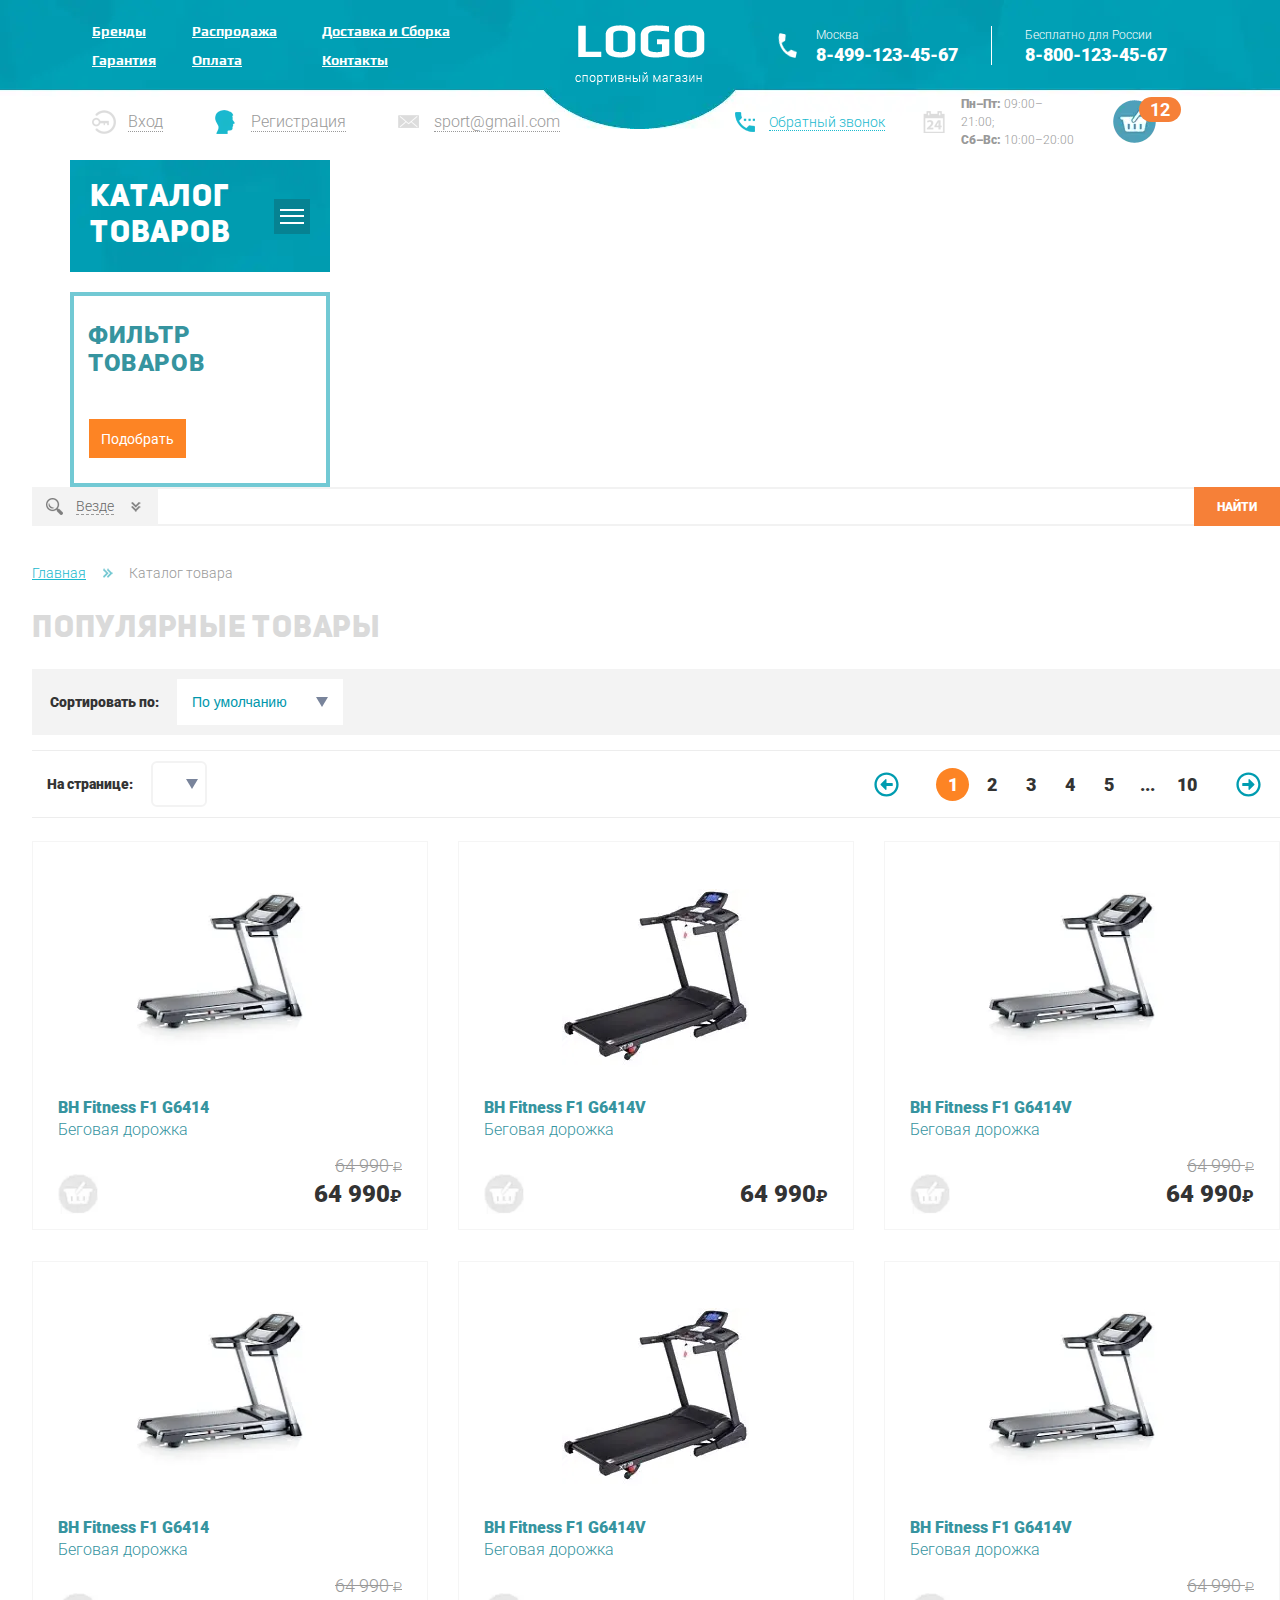
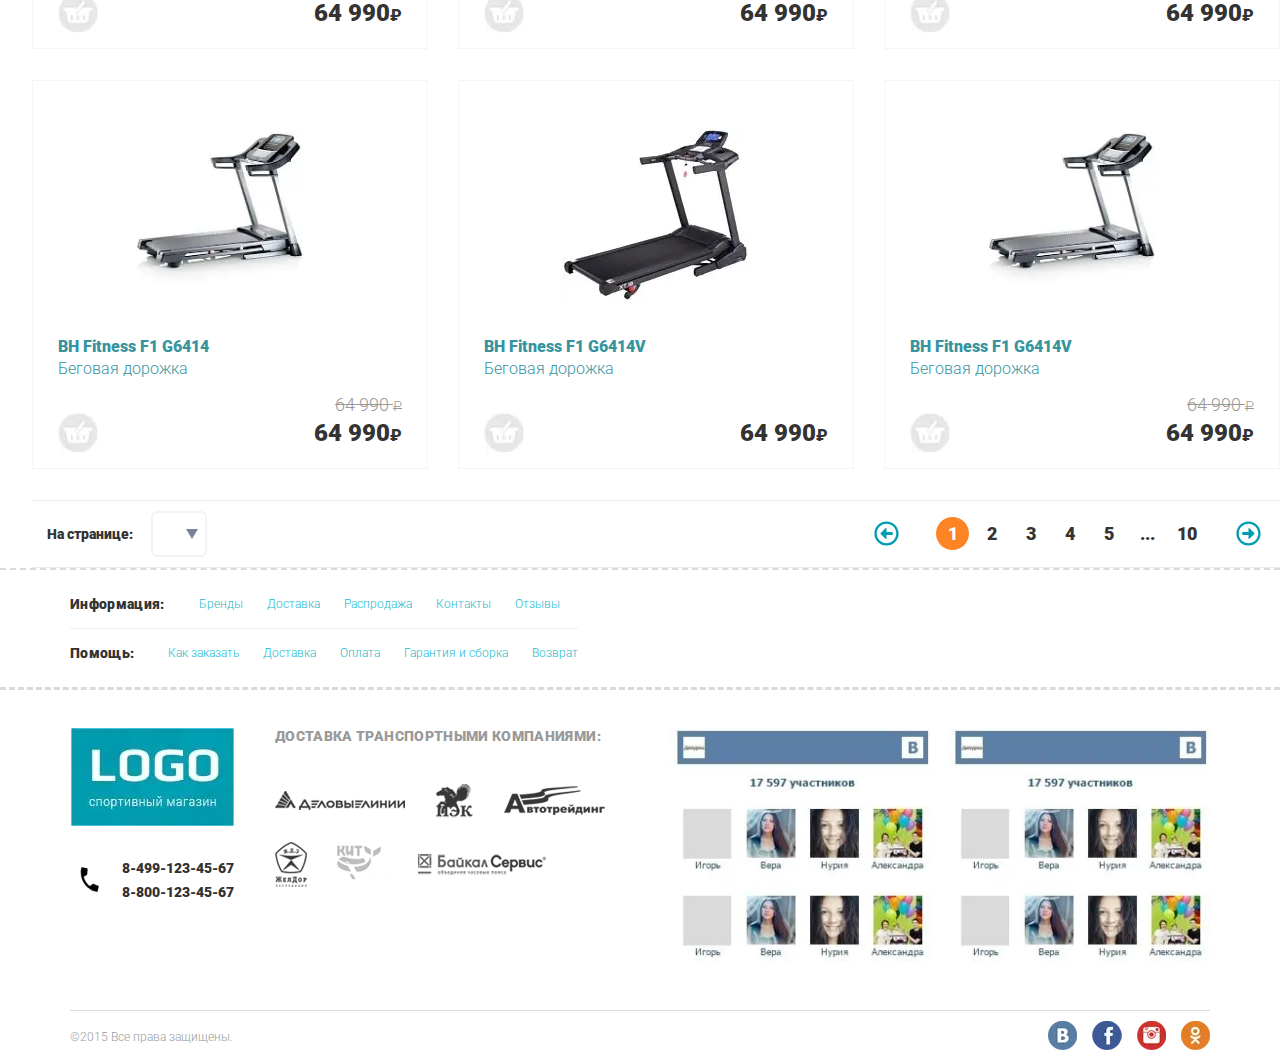
==== commit 13e0437b: "valid" ====
--- a/catalog.html
+++ b/catalog.html
@@ -2,1475 +2,1241 @@
 <html lang="en">
 
 <head>
-	<meta charset="UTF-8">
-	<meta http-equiv="X-UA-Compatible" content="IE=edge">
-	<meta name="viewport" content="width=device-width, initial-scale=1.0">
-	<title>Catalog</title>
-	<link rel="preconnect" href="https://fonts.googleapis.com">
-	<link rel="preconnect" href="https://fonts.gstatic.com" crossorigin>
-	<svg display="none">
-	<link rel="icon" href="favicon.ico" type="image/x-icon">
-
-	<symbol viewBox="0 0 512 512" id="arrow-right">
-		<path
-			d="M504 256C504 119 393 8 256 8S8 119 8 256s111 248 248 248 248-111 248-248zm-448 0c0-110.5 89.5-200 200-200s200 89.5 200 200-89.5 200-200 200S56 366.5 56 256zm72 20v-40c0-6.6 5.4-12 12-12h116v-67c0-10.7 12.9-16 20.5-8.5l99 99c4.7 4.7 4.7 12.3 0 17l-99 99c-7.6 7.6-20.5 2.2-20.5-8.5v-67H140c-6.6 0-12-5.4-12-12z"
-			class=""></path>
-	</symbol>
-</svg>
-	<link
-		href="https://fonts.googleapis.com/css2?family=Play:wght@700&family=Roboto:wght@300;400;500;700;900&display=swap"
-		rel="stylesheet">
-	<link rel="stylesheet" href="https://unpkg.com/swiper/swiper-bundle.min.css" />
-	<link rel="stylesheet" href="css/style.css">
-	<link rel="stylesheet" href="css/style.css">
+   <meta charset="UTF-8">
+   <meta http-equiv="X-UA-Compatible" content="IE=edge">
+   <meta name="viewport" content="width=device-width, initial-scale=1.0">
+   <title>Catalog</title>
+   <link rel="preconnect" href="https://fonts.googleapis.com">
+   <link rel="preconnect" href="https://fonts.gstatic.com" crossorigin>
+   <link rel="icon" href="fav.ico" type="image/x-icon">
+
+   <link href="https://fonts.googleapis.com/css2?family=Play:wght@700&family=Roboto:wght@300;400;500;700;900&display=swap" rel="stylesheet">
+   <link rel="stylesheet" href="https://unpkg.com/swiper/swiper-bundle.min.css" />
+   <link rel="stylesheet" href="css/style.css">
+   <link rel="stylesheet" href="css/style.css">
 
 </head>
 
 <body>
-	<div class="wrapper">
-		<header class="header">
-	<div class="header__top top-header">
-		<div class="top-header__content _container">
-			<div class="top-header__column">
-				<div class="top-header__menu menu">
-					<div class="menu__icon icon-menu">
-						<span></span>
-						<span></span>
-						<span></span>
-					</div>
-					<nav class="menu__body">
-						<ul class="menu__list">
-							<li><a href="" class="menu__link">Бренды</a></li>
-							<li><a href="" class="menu__link">Распродажа</a></li>
-							<li><a href="" class="menu__link">Доставка и Сборка</a></li>
-							<li><a href="" class="menu__link">Гарантия</a></li>
-							<li><a href="" class="menu__link">Оплата</a></li>
-							<li><a href="" class="menu__link">Контакты</a></li>
-						</ul>
-					</nav>
-				</div>
-			</div><!-- top-header__column -->
-
-			<div class="top-header__column top-header__column_logo">
-				<a href="" class="top-header__logo"><picture><source srcset="img/logo.webp" type="image/webp"><img src="img/logo.png" alt=""></picture></a>
-			</div><!-- top-header__column -->
-
-			<div class="top-header__column ">
-				<div class="top-header__contacts contacts-header">
-					<div class="contacts-header__column">
-						<div class="contacts-header__item contacts-header__item_icon">
-							<div class="contacts-header__label">Москва</div>
-							<a href="tel:84991234567" class="contacts-header__phone">8-499-123-45-67</a>
-
-						</div>
-					</div>
-					<div class="contacts-header__column contacts-header__column_forcart">
-						<div class="contacts-header__item">
-							<div class="contacts-header__label">Бесплатно для России</div>
-							<a href="tel:84991234567"
-								class="contacts-header__phone contacts-header__phone_icon">8-800-123-45-67</a>
-
-						</div>
-					</div>
-				</div>
-			</div><!-- top-header__column -->
-		</div>
-	</div>
-	<div class="header__bottom bottom-header">
-		<div class="bottom-header__container _container">
-			<div class="bottom-header__row">
-				<div class="bottom-header__column">
-					<ul data-da=".menu__body,640,0" class="bottom-header__actions actions-header">
-						<li><a href="" class="actions-header__item actions-header__item_login "><span>Вход</span></a></li>
-						<li><a href="" class="actions-header__item actions-header__item_reg"><span>Регистрация</span></a></li>
-						<li><a href="" class="actions-header__item actions-header__item_mail"><span>sport@gmail.com</span></a>
-						</li>
-					</ul>
-				</div>
-				<div class="bottom-header__column">
-					<div class="bottom-header__info info-header">
-						<div data-da=".menu__body,640,2" class="info-header__column info-header__column_callback">
-							<a href="" class="info-header__callback"><span>Обратный звонок</span></a>
-						</div>
-
-						<div class="info-header__column">
-							<div class="info-header__schedule">
-								<p><span>Пн–Пт:</span> 09:00–21:00;</p>
-								<p><span>Сб–Вс:</span> 10:00–20:00</p>
-							</div>
-
-						</div>
-						<div class="info-header__column">
-							<a href="checkout.html" data-da=".contacts-header__column_forcart,640,last"
-								class="info-header__cart"><span>12</span></a>
-						</div>
-					</div>
-				</div>
-			</div>
-
-
-		</div>
-	</div>
-
-</header>
-
-		<main class="page">
-			<div class="page__container _container">
-				<aside class="page__side">
-					<nav class="page__menu menu-page">
-						<div class="menu-page__header">
-							<div class="menu-page__title">Каталог товаров</div>
-							<div class="menu-page__burger _active">
-								<div class="menu-page__lines">
-									<span></span>
-									<span></span>
-									<span></span>
-								</div>
-							</div>
-						</div>
-						<div class="menu-page__body" id="menu-page__body">
-							<ul class="menu-page__list">
-
-								<li class="menu-page__parent"><a href="#" class="menu-page__link ">Беговые
+   <svg display="none">
+
+		<symbol viewBox="0 0 512 512" id="arrow-right">
+			<path
+				d="M504 256C504 119 393 8 256 8S8 119 8 256s111 248 248 248 248-111 248-248zm-448 0c0-110.5 89.5-200 200-200s200 89.5 200 200-89.5 200-200 200S56 366.5 56 256zm72 20v-40c0-6.6 5.4-12 12-12h116v-67c0-10.7 12.9-16 20.5-8.5l99 99c4.7 4.7 4.7 12.3 0 17l-99 99c-7.6 7.6-20.5 2.2-20.5-8.5v-67H140c-6.6 0-12-5.4-12-12z"
+				class=""></path>
+		</symbol>
+	</svg>
+   <div class="wrapper">
+      <header class="header">
+         <div class="header__top top-header">
+            <div class="top-header__content _container">
+               <div class="top-header__column">
+                  <div class="top-header__menu menu">
+                     <div class="menu__icon icon-menu">
+                        <span></span>
+                        <span></span>
+                        <span></span>
+                     </div>
+                     <nav class="menu__body">
+                        <ul class="menu__list">
+                           <li><a href="" class="menu__link">Бренды</a></li>
+                           <li><a href="" class="menu__link">Распродажа</a></li>
+                           <li><a href="" class="menu__link">Доставка и Сборка</a></li>
+                           <li><a href="" class="menu__link">Гарантия</a></li>
+                           <li><a href="" class="menu__link">Оплата</a></li>
+                           <li><a href="" class="menu__link">Контакты</a></li>
+                        </ul>
+                     </nav>
+                  </div>
+               </div>
+               <!-- top-header__column -->
+
+               <div class="top-header__column top-header__column_logo">
+                  <a href="" class="top-header__logo">
+                     <picture>
+                        <source srcset="img/logo.webp" type="image/webp"><img src="img/logo.png" alt=""></picture>
+                  </a>
+               </div>
+               <!-- top-header__column -->
+
+               <div class="top-header__column ">
+                  <div class="top-header__contacts contacts-header">
+                     <div class="contacts-header__column">
+                        <div class="contacts-header__item contacts-header__item_icon">
+                           <div class="contacts-header__label">Москва</div>
+                           <a href="tel:84991234567" class="contacts-header__phone">8-499-123-45-67</a>
+
+                        </div>
+                     </div>
+                     <div class="contacts-header__column contacts-header__column_forcart">
+                        <div class="contacts-header__item">
+                           <div class="contacts-header__label">Бесплатно для России</div>
+                           <a href="tel:84991234567" class="contacts-header__phone contacts-header__phone_icon">8-800-123-45-67</a>
+
+                        </div>
+                     </div>
+                  </div>
+               </div>
+               <!-- top-header__column -->
+            </div>
+         </div>
+         <div class="header__bottom bottom-header">
+            <div class="bottom-header__container _container">
+               <div class="bottom-header__row">
+                  <div class="bottom-header__column">
+                     <ul data-da=".menu__body,640,0" class="bottom-header__actions actions-header">
+                        <li><a href="" class="actions-header__item actions-header__item_login "><span>Вход</span></a></li>
+                        <li><a href="" class="actions-header__item actions-header__item_reg"><span>Регистрация</span></a></li>
+                        <li><a href="" class="actions-header__item actions-header__item_mail"><span>sport@gmail.com</span></a>
+                        </li>
+                     </ul>
+                  </div>
+                  <div class="bottom-header__column">
+                     <div class="bottom-header__info info-header">
+                        <div data-da=".menu__body,640,2" class="info-header__column info-header__column_callback">
+                           <a href="" class="info-header__callback"><span>Обратный звонок</span></a>
+                        </div>
+
+                        <div class="info-header__column">
+                           <div class="info-header__schedule">
+                              <p><span>Пн–Пт:</span> 09:00–21:00;</p>
+                              <p><span>Сб–Вс:</span> 10:00–20:00</p>
+                           </div>
+
+                        </div>
+                        <div class="info-header__column">
+                           <a href="checkout.html" data-da=".contacts-header__column_forcart,640,last" class="info-header__cart"><span>12</span></a>
+                        </div>
+                     </div>
+                  </div>
+               </div>
+
+
+            </div>
+         </div>
+
+      </header>
+
+      <main class="page">
+         <div class="page__container _container">
+            <aside class="page__side">
+               <nav class="page__menu menu-page">
+                  <div class="menu-page__header">
+                     <div class="menu-page__title">Каталог товаров</div>
+                     <div class="menu-page__burger _active">
+                        <div class="menu-page__lines">
+                           <span></span>
+                           <span></span>
+                           <span></span>
+                        </div>
+                     </div>
+                  </div>
+                  <div class="menu-page__body" id="menu-page__body">
+                     <ul class="menu-page__list">
+
+                        <li class="menu-page__parent"><a href="#" class="menu-page__link ">Беговые
 										дорожки</a>
 
-									<div class="menu-page__submenu submenu-page">
-										<div class="submenu-page__item">
-											<ul class="submnenu-page__menu">
-												<li><a href="catalog.html" class="submenu-page__link">Всепогодный</a></li>
-												<li><a href="catalog.html" class="submenu-page__link">Для помещений</a></li>
-												<li><a href="catalog.html" class="submenu-page__link">Профессиональный</a></li>
-												<li><a href="catalog.html" class="submenu-page__link">Любительский</a></li>
-
-											</ul>
-											<div class="submenu-page__product">
-												<div class="item-product">
-													<div class="item-product__labels">
-														<div class="item-product__label">Товар дня</div>
-													</div>
-													<a href="" class="item-product__image">
-														<picture><source srcset="img/products/01.webp" type="image/webp"><img src="img/products/01.jpg" alt=""></picture>
-													</a>
-													<div class="item-product__body">
-														<a href="product.html" class="item-product__title">Домашний теннисный стол
+                           <div class="menu-page__submenu submenu-page">
+                              <div class="submenu-page__item">
+                                 <ul class="submnenu-page__menu">
+                                    <li><a href="catalog.html" class="submenu-page__link">Всепогодный</a></li>
+                                    <li><a href="catalog.html" class="submenu-page__link">Для помещений</a></li>
+                                    <li><a href="catalog.html" class="submenu-page__link">Профессиональный</a></li>
+                                    <li><a href="catalog.html" class="submenu-page__link">Любительский</a></li>
+
+                                 </ul>
+                                 <div class="submenu-page__product">
+                                    <div class="item-product">
+                                       <div class="item-product__labels">
+                                          <div class="item-product__label">Товар дня</div>
+                                       </div>
+                                       <a href="" class="item-product__image">
+                                          <picture>
+                                             <source srcset="img/products/01.webp" type="image/webp"><img src="img/products/01.jpg" alt=""></picture>
+                                       </a>
+                                       <div class="item-product__body">
+                                          <a href="product.html" class="item-product__title">Домашний теннисный стол
 															Donic Indoor Roller 800 Green</a>
-														<div class="item-product__footer">
-															<div class="item-product__old-price">64 990 <span>₽</span></div>
-															<div class="item-product__bottom">
-																<a href="" class="item-product__add"></a>
-																<div class="item-product__price">64 990<span>₽</span></div>
-															</div>
-														</div>
-													</div>
-												</div>
-											</div>
-										</div>
-									</div>
-
-
-								</li>
-								<li class="menu-page__parent"><a href="#" class="menu-page__link">Эллиптические тренажеры</a>
-									<div class="menu-page__submenu submenu-page">
-										<div class="submenu-page__item">
-											<ul class="submnenu-page__menu">
-												<li><a href="catalog.html" class="submenu-page__link">Всепогодный</a></li>
-												<li><a href="catalog.html" class="submenu-page__link">Для помещений</a></li>
-												<li><a href="catalog.html" class="submenu-page__link">Профессиональный</a></li>
-												<li><a href="catalog.html" class="submenu-page__link">Любительский</a></li>
-
-											</ul>
-											<div class="submenu-page__product">
-												<div class="item-product">
-													<div class="item-product__labels">
-														<div class="item-product__label">Товар дня</div>
-													</div>
-													<a href="" class="item-product__image">
-														<picture><source srcset="img/products/01.webp" type="image/webp"><img src="img/products/01.jpg" alt=""></picture>
-													</a>
-													<div class="item-product__body">
-														<a href="product.html" class="item-product__title">Домашний теннисный стол
+                                          <div class="item-product__footer">
+                                             <div class="item-product__old-price">64 990 <span>₽</span></div>
+                                             <div class="item-product__bottom">
+                                                <a href="" class="item-product__add"></a>
+                                                <div class="item-product__price">64 990<span>₽</span></div>
+                                             </div>
+                                          </div>
+                                       </div>
+                                    </div>
+                                 </div>
+                              </div>
+                           </div>
+
+
+                        </li>
+                        <li class="menu-page__parent"><a href="#" class="menu-page__link">Эллиптические тренажеры</a>
+                           <div class="menu-page__submenu submenu-page">
+                              <div class="submenu-page__item">
+                                 <ul class="submnenu-page__menu">
+                                    <li><a href="catalog.html" class="submenu-page__link">Всепогодный</a></li>
+                                    <li><a href="catalog.html" class="submenu-page__link">Для помещений</a></li>
+                                    <li><a href="catalog.html" class="submenu-page__link">Профессиональный</a></li>
+                                    <li><a href="catalog.html" class="submenu-page__link">Любительский</a></li>
+
+                                 </ul>
+                                 <div class="submenu-page__product">
+                                    <div class="item-product">
+                                       <div class="item-product__labels">
+                                          <div class="item-product__label">Товар дня</div>
+                                       </div>
+                                       <a href="" class="item-product__image">
+                                          <picture>
+                                             <source srcset="img/products/01.webp" type="image/webp"><img src="img/products/01.jpg" alt=""></picture>
+                                       </a>
+                                       <div class="item-product__body">
+                                          <a href="product.html" class="item-product__title">Домашний теннисный стол
 															Donic Indoor Roller 800 Green</a>
-														<div class="item-product__footer">
-															<div class="item-product__old-price"></div>
-															<div class="item-product__bottom">
-																<a href="" class="item-product__add"></a>
-																<div class="item-product__price">64 990<span>₽</span></div>
-															</div>
-														</div>
-													</div>
-												</div>
-											</div>
-										</div>
-									</div>
-								</li>
-								<li><a href="#" class="menu-page__link">Велотренажеры</a></li>
-								<li><a href="#" class="menu-page__link">Гребные тренажеры</a></li>
-								<li><a href="#" class="menu-page__link">Вибромассажеры</a></li>
-								<li class="menu-page__parent"><a href="#" class="menu-page__link ">Теннисные
+                                          <div class="item-product__footer">
+                                             <div class="item-product__old-price"></div>
+                                             <div class="item-product__bottom">
+                                                <a href="" class="item-product__add"></a>
+                                                <div class="item-product__price">64 990<span>₽</span></div>
+                                             </div>
+                                          </div>
+                                       </div>
+                                    </div>
+                                 </div>
+                              </div>
+                           </div>
+                        </li>
+                        <li><a href="#" class="menu-page__link">Велотренажеры</a></li>
+                        <li><a href="#" class="menu-page__link">Гребные тренажеры</a></li>
+                        <li><a href="#" class="menu-page__link">Вибромассажеры</a></li>
+                        <li class="menu-page__parent"><a href="#" class="menu-page__link ">Теннисные
 										столы</a>
-									<div class="menu-page__submenu submenu-page">
-										<div class="submenu-page__item">
-											<ul class="submnenu-page__menu">
-												<li><a href="catalog.html" class="submenu-page__link">Всепогодный</a></li>
-												<li><a href="catalog.html" class="submenu-page__link">Для помещений</a></li>
-												<li><a href="catalog.html" class="submenu-page__link">Профессиональный</a></li>
-												<li><a href="catalog.html" class="submenu-page__link">Любительский</a></li>
-
-											</ul>
-											<div class="submenu-page__product">
-												<div class="item-product">
-													<div class="item-product__labels">
-													</div>
-													<a href="" class="item-product__image">
-														<picture><source srcset="img/products/01.webp" type="image/webp"><img src="img/products/01.jpg" alt=""></picture>
-													</a>
-													<div class="item-product__body">
-														<a href="product.html" class="item-product__title">Домашний теннисный стол
+                           <div class="menu-page__submenu submenu-page">
+                              <div class="submenu-page__item">
+                                 <ul class="submnenu-page__menu">
+                                    <li><a href="catalog.html" class="submenu-page__link">Всепогодный</a></li>
+                                    <li><a href="catalog.html" class="submenu-page__link">Для помещений</a></li>
+                                    <li><a href="catalog.html" class="submenu-page__link">Профессиональный</a></li>
+                                    <li><a href="catalog.html" class="submenu-page__link">Любительский</a></li>
+
+                                 </ul>
+                                 <div class="submenu-page__product">
+                                    <div class="item-product">
+                                       <div class="item-product__labels">
+                                       </div>
+                                       <a href="" class="item-product__image">
+                                          <picture>
+                                             <source srcset="img/products/01.webp" type="image/webp"><img src="img/products/01.jpg" alt=""></picture>
+                                       </a>
+                                       <div class="item-product__body">
+                                          <a href="product.html" class="item-product__title">Домашний теннисный стол
 															Donic Indoor Roller 800 Green</a>
-														<div class="item-product__footer">
-															<div class="item-product__old-price">64 990 <span>₽</span></div>
-															<div class="item-product__bottom">
-																<a href="" class="item-product__add"></a>
-																<div class="item-product__price">64 990<span>₽</span></div>
-															</div>
-														</div>
-													</div>
-												</div>
-											</div>
-										</div>
-									</div>
-								</li>
-								<li><a href="#" class="menu-page__link">Баскетбол</a>
-								</li>
-								<li class="menu-page__parent"><a href="#" class="menu-page__link">Массажные
+                                          <div class="item-product__footer">
+                                             <div class="item-product__old-price">64 990 <span>₽</span></div>
+                                             <div class="item-product__bottom">
+                                                <a href="" class="item-product__add"></a>
+                                                <div class="item-product__price">64 990<span>₽</span></div>
+                                             </div>
+                                          </div>
+                                       </div>
+                                    </div>
+                                 </div>
+                              </div>
+                           </div>
+                        </li>
+                        <li><a href="#" class="menu-page__link">Баскетбол</a>
+                        </li>
+                        <li class="menu-page__parent"><a href="#" class="menu-page__link">Массажные
 										кресла</a>
 
-									<div class="menu-page__submenu submenu-page">
-										<div class="submenu-page__item">
-											<ul class="submnenu-page__menu">
-												<li><a href="catalog.html" class="submenu-page__link">Всепогодный</a></li>
-												<li><a href="catalog.html" class="submenu-page__link">Для помещений</a></li>
-												<li><a href="catalog.html" class="submenu-page__link">Профессиональный</a></li>
-												<li><a href="catalog.html" class="submenu-page__link">Любительский</a></li>
-
-											</ul>
-											<div class="submenu-page__product">
-												<div class="item-product">
-													<div class="item-product__labels">
-													</div>
-													<a href="" class="item-product__image">
-														<picture><source srcset="img/products/01.webp" type="image/webp"><img src="img/products/01.jpg" alt=""></picture>
-													</a>
-													<div class="item-product__body">
-														<a href="product.html" class="item-product__title">Домашний теннисный стол
+                           <div class="menu-page__submenu submenu-page">
+                              <div class="submenu-page__item">
+                                 <ul class="submnenu-page__menu">
+                                    <li><a href="catalog.html" class="submenu-page__link">Всепогодный</a></li>
+                                    <li><a href="catalog.html" class="submenu-page__link">Для помещений</a></li>
+                                    <li><a href="catalog.html" class="submenu-page__link">Профессиональный</a></li>
+                                    <li><a href="catalog.html" class="submenu-page__link">Любительский</a></li>
+
+                                 </ul>
+                                 <div class="submenu-page__product">
+                                    <div class="item-product">
+                                       <div class="item-product__labels">
+                                       </div>
+                                       <a href="" class="item-product__image">
+                                          <picture>
+                                             <source srcset="img/products/01.webp" type="image/webp"><img src="img/products/01.jpg" alt=""></picture>
+                                       </a>
+                                       <div class="item-product__body">
+                                          <a href="product.html" class="item-product__title">Домашний теннисный стол
 															Donic Indoor Roller 800 Green</a>
-														<div class="item-product__footer">
-															<div class="item-product__old-price">64 990 <span>₽</span></div>
-															<div class="item-product__bottom">
-																<a href="" class="item-product__add"></a>
-																<div class="item-product__price">64 990<span>₽</span></div>
-															</div>
-														</div>
-													</div>
-												</div>
-											</div>
-										</div>
-									</div>
-								</li>
-								<li class="menu-page__parent">
-									<a href="#" class="menu-page__link">Массажные
+                                          <div class="item-product__footer">
+                                             <div class="item-product__old-price">64 990 <span>₽</span></div>
+                                             <div class="item-product__bottom">
+                                                <a href="" class="item-product__add"></a>
+                                                <div class="item-product__price">64 990<span>₽</span></div>
+                                             </div>
+                                          </div>
+                                       </div>
+                                    </div>
+                                 </div>
+                              </div>
+                           </div>
+                        </li>
+                        <li class="menu-page__parent">
+                           <a href="#" class="menu-page__link">Массажные
 										столы</a>
 
-									<div class="menu-page__submenu submenu-page">
-										<div class="submenu-page__item">
-											<ul class="submnenu-page__menu">
-												<li><a href="catalog.html" class="submenu-page__link">Всепогодный</a></li>
-												<li><a href="catalog.html" class="submenu-page__link">Для помещений</a></li>
-												<li><a href="catalog.html" class="submenu-page__link">Профессиональный</a></li>
-												<li><a href="catalog.html" class="submenu-page__link">Любительский</a></li>
-
-											</ul>
-											<div class="submenu-page__product">
-												<div class="item-product">
-													<div class="item-product__labels">
-														<div class="item-product__label">Товар дня</div>
-													</div>
-													<a href="" class="item-product__image">
-														<picture><source srcset="img/products/01.webp" type="image/webp"><img src="img/products/01.jpg" alt=""></picture>
-													</a>
-													<div class="item-product__body">
-														<a href="product.html" class="item-product__title">Домашний теннисный стол
+                           <div class="menu-page__submenu submenu-page">
+                              <div class="submenu-page__item">
+                                 <ul class="submnenu-page__menu">
+                                    <li><a href="catalog.html" class="submenu-page__link">Всепогодный</a></li>
+                                    <li><a href="catalog.html" class="submenu-page__link">Для помещений</a></li>
+                                    <li><a href="catalog.html" class="submenu-page__link">Профессиональный</a></li>
+                                    <li><a href="catalog.html" class="submenu-page__link">Любительский</a></li>
+
+                                 </ul>
+                                 <div class="submenu-page__product">
+                                    <div class="item-product">
+                                       <div class="item-product__labels">
+                                          <div class="item-product__label">Товар дня</div>
+                                       </div>
+                                       <a href="" class="item-product__image">
+                                          <picture>
+                                             <source srcset="img/products/01.webp" type="image/webp"><img src="img/products/01.jpg" alt=""></picture>
+                                       </a>
+                                       <div class="item-product__body">
+                                          <a href="product.html" class="item-product__title">Домашний теннисный стол
 															Donic Indoor Roller 800 Green</a>
-														<div class="item-product__footer">
-															<div class="item-product__old-price">64 990 <span>₽</span></div>
-															<div class="item-product__bottom">
-																<a href="" class="item-product__add"></a>
-																<div class="item-product__price">64 990<span>₽</span></div>
-															</div>
-														</div>
-													</div>
-												</div>
-											</div>
-										</div>
-									</div>
-								</li>
-								<li><a href="#" class="menu-page__link">Силовые тренажеры</a></li>
-								<li><a href="#" class="menu-page__link">Батуты</a></li>
-								<li><a href="#" class="menu-page__link">Детские городки</a></li>
-								<li><a href="#" class="menu-page__link">Дачная мебель</a></li>
-								<li><a href="#" class="menu-page__link">Уличные спортивные комплексы</a></li>
-								<li><a href="#" class="menu-page__link">Аксессуары</a>
-								</li>
-							</ul>
-
-						</div>
-					</nav>
-					<form action="#" class="filter">
-						<div class="filter__title">Фильтр товаров</div>
-						<div class="filter__body">
-							<div class="filter__section section-filter">
-								<div class="section-filter__title">Цена (руб.):</div>
-								<div class="section-filter__body ">
-									<div class="price-filter">
-										<div class="price-filter__slider"></div>
-										<div class="price-filter__values values-price-filter">
-											<div class="values-price-filter__column">
-												<div class="values-price-filter__label">от</div>
-												<div class="values-price-filter__input ">
-													<input id="price-start" autocomplete="off" type="number" class="input">
-												</div>
-
-											</div>
-											<div class="values-price-filter__column">
-												<div class="values-price-filter__column">
-													<div class="values-price-filter__label">до</div>
-													<div class="values-price-filter__input ">
-														<input id="price-end" type="number" class="input">
-													</div>
-
-
-												</div>
-
-
-											</div>
-										</div>
-									</div>
-
-								</div>
-							</div>
-
-							<div class="filter__section section-filter filter__section_compare">
-								<div class="section-filter__title section-filter__title_black">Товары для сравнения</div>
-
-								<div class="section-filter__body ">
-									<div class="compare-filter">
-										<div class="compare-filter__items">
-											<div class="compare-filter__item">
-
-												<a href="" class="compare-filter__link">NordicTrack C100</a>
-												<a href="" class="compare-filter__remove"></a>
-											</div>
-											<div class="compare-filter__item">
-
-												<a href="" class="compare-filter__link">Clear Fit Luxury LT.20</a>
-												<a href="" class="compare-filter__remove"></a>
-											</div>
-											<div class="compare-filter__item">
-
-												<a href="" class="compare-filter__link">Ammity ATM 720 TFT+</a>
-												<a href="" class="compare-filter__remove"></a>
-											</div>
-										</div>
-										<div class="compare-filter__footer">
-											<a href="" class="compare-filter__button"><span>Сравнить</span></a>
-											<a href="" class="compare-filter__clean"></a>
-										</div>
-									</div>
-								</div>
-							</div>
-
-							<div class="filter__section section-filter">
-								<div class="section-filter__title section-filter__title_black">Производитель:<div
-										class="spoller _active"></div>
-								</div>
-								<div class="section-filter__body section-filter__body_toggle">
-									<form action="#" class="section-filter__form form-power">
-										<label class="checkbox">
-											<input type="checkbox" class="checkbox__input">
-											<span class="checkbox__text">Сlear-fit</span>
-										</label>
-										<label class="checkbox">
-											<input type="checkbox" class="checkbox__input">
-											<span class="checkbox__text">Diadora</span>
-										</label>
-										<label class="checkbox">
-											<input type="checkbox" class="checkbox__input">
-											<span class="checkbox__text">Hasttings</span>
-										</label>
-										<label class="checkbox">
-											<input type="checkbox" class="checkbox__input">
-											<span class="checkbox__text">Carbon-fitness</span>
-										</label>
-										<label class="checkbox">
-											<input type="checkbox" class="checkbox__input">
-											<span class="checkbox__text">Nordic Track</span>
-										</label>
-									</form>
-
-								</div>
-
-							</div>
-
-							<div class="filter__section section-filter">
-								<div class="section-filter__title section-filter__title_black">Мощность двигателя:<div
-										class="spoller _active"></div>
-								</div>
-								<div class="section-filter__body section-filter__body_toggle">
-									<form action="#" class="section-filter__form form-power">
-										<label class="checkbox">
-											<input type="checkbox" class="checkbox__input">
-											<span class="checkbox__text">12</span>
-										</label>
-										<label class="checkbox">
-											<input type="checkbox" class="checkbox__input">
-											<span class="checkbox__text">14</span>
-										</label>
-										<label class="checkbox">
-											<input type="checkbox" class="checkbox__input">
-											<span class="checkbox__text">16</span>
-										</label>
-										<label class="checkbox">
-											<input type="checkbox" class="checkbox__input">
-											<span class="checkbox__text">18</span>
-										</label>
-										<label class="checkbox">
-											<input type="checkbox" class="checkbox__input">
-											<span class="checkbox__text">20</span>
-										</label>
-									</form>
-
-								</div>
-
-							</div>
-
-							<div class="filter__section section-filter">
-								<div class="section-filter__title ">Размер бегового полотна:<div class="spoller "></div>
-								</div>
-								<div class="section-filter__body section-filter__body_toggle">
-									<form action="#" class="section-filter__form form-power">
-										<label class="checkbox">
-											<input type="checkbox" class="checkbox__input">
-											<span class="checkbox__text">Сlear-fit</span>
-										</label>
-										<label class="checkbox">
-											<input type="checkbox" class="checkbox__input">
-											<span class="checkbox__text">Diadora</span>
-										</label>
-										<label class="checkbox">
-											<input type="checkbox" class="checkbox__input">
-											<span class="checkbox__text">Hasttings</span>
-										</label>
-										<label class="checkbox">
-											<input type="checkbox" class="checkbox__input">
-											<span class="checkbox__text">Carbon-fitness</span>
-										</label>
-										<label class="checkbox">
-											<input type="checkbox" class="checkbox__input">
-											<span class="checkbox__text">Nordic Track</span>
-										</label>
-									</form>
-
-								</div>
-
-							</div>
-
-							<div class="filter__section section-filter">
-								<div class="section-filter__title ">Вес пользователя (макс.):<div class="spoller"></div>
-								</div>
-								<div class="section-filter__body section-filter__body_toggle">
-									<form action="#" class="section-filter__form form-power">
-										<label class="checkbox">
-											<input type="checkbox" class="checkbox__input">
-											<span class="checkbox__text">Сlear-fit</span>
-										</label>
-										<label class="checkbox">
-											<input type="checkbox" class="checkbox__input">
-											<span class="checkbox__text">Diadora</span>
-										</label>
-										<label class="checkbox">
-											<input type="checkbox" class="checkbox__input">
-											<span class="checkbox__text">Hasttings</span>
-										</label>
-										<label class="checkbox">
-											<input type="checkbox" class="checkbox__input">
-											<span class="checkbox__text">Carbon-fitness</span>
-										</label>
-										<label class="checkbox">
-											<input type="checkbox" class="checkbox__input">
-											<span class="checkbox__text">Nordic Track</span>
-										</label>
-									</form>
-
-								</div>
-
-							</div>
-
-							<div class="filter__section section-filter">
-								<div class="section-filter__title ">Производитель:<div class="spoller "></div>
-								</div>
-								<div class="section-filter__body section-filter__body_toggle">
-									<form action="#" class="section-filter__form form-power">
-										<label class="checkbox">
-											<input type="checkbox" class="checkbox__input">
-											<span class="checkbox__text">Сlear-fit</span>
-										</label>
-										<label class="checkbox">
-											<input type="checkbox" class="checkbox__input">
-											<span class="checkbox__text">Diadora</span>
-										</label>
-										<label class="checkbox">
-											<input type="checkbox" class="checkbox__input">
-											<span class="checkbox__text">Hasttings</span>
-										</label>
-										<label class="checkbox">
-											<input type="checkbox" class="checkbox__input">
-											<span class="checkbox__text">Carbon-fitness</span>
-										</label>
-										<label class="checkbox">
-											<input type="checkbox" class="checkbox__input">
-											<span class="checkbox__text">Nordic Track</span>
-										</label>
-									</form>
-
-								</div>
-
-							</div>
-
-							<div class="filter__section section-filter">
-								<div class="section-filter__title ">Скорость (макс.):<div class="spoller "></div>
-								</div>
-								<div class="section-filter__body section-filter__body_toggle">
-									<form action="#" class="section-filter__form form-power">
-										<label class="checkbox">
-											<input type="checkbox" class="checkbox__input">
-											<span class="checkbox__text">Сlear-fit</span>
-										</label>
-										<label class="checkbox">
-											<input type="checkbox" class="checkbox__input">
-											<span class="checkbox__text">Diadora</span>
-										</label>
-										<label class="checkbox">
-											<input type="checkbox" class="checkbox__input">
-											<span class="checkbox__text">Hasttings</span>
-										</label>
-										<label class="checkbox">
-											<input type="checkbox" class="checkbox__input">
-											<span class="checkbox__text">Carbon-fitness</span>
-										</label>
-										<label class="checkbox">
-											<input type="checkbox" class="checkbox__input">
-											<span class="checkbox__text">Nordic Track</span>
-										</label>
-									</form>
-
-								</div>
-
-							</div>
-
-							<div class="filter__section section-filter">
-								<div class="section-filter__title ">Угол наклона :
-								</div>
-								<div class="section-filter__body section-filter__body_toggle">
-									<form action="#" class="section-filter__form form-power">
-										<label class="checkbox">
-											<input type="checkbox" class="checkbox__input">
-											<span class="checkbox__text">нет регулировки
-											</span>
-										</label>
-										<label class="checkbox">
-											<input type="checkbox" class="checkbox__input">
-											<span class="checkbox__text">механическая</span>
-										</label>
-										<label class="checkbox">
-											<input type="checkbox" class="checkbox__input">
-											<span class="checkbox__text">электронная</span>
-										</label>
-									</form>
-
-								</div>
-
-							</div>
-
-							<div class="filter__footer">
-								<button type="button" class="filter__btn btn">Подобрать</button>
-								
-							</div>
-						</div>
-					</form>
-
-				</aside>
-
-				<div class="page__content">
-					<form action="#" class="page__search search-page">
-						<div class="search-page__select">
-							<div class="search-page__title"><span>Везде</span><span data-text="Выбрано:"
-									class="search-page__quantity"></span></div>
-
-							<div class="search-page__categories categories-search">
-								<div class="categories-search__row">
-
-									<div class="categories-search__column">
-										<ul class="categories-search__list">
-											<li>
-												<label class="categories-search__checkbox checkbox">
+                                          <div class="item-product__footer">
+                                             <div class="item-product__old-price">64 990 <span>₽</span></div>
+                                             <div class="item-product__bottom">
+                                                <a href="" class="item-product__add"></a>
+                                                <div class="item-product__price">64 990<span>₽</span></div>
+                                             </div>
+                                          </div>
+                                       </div>
+                                    </div>
+                                 </div>
+                              </div>
+                           </div>
+                        </li>
+                        <li><a href="#" class="menu-page__link">Силовые тренажеры</a></li>
+                        <li><a href="#" class="menu-page__link">Батуты</a></li>
+                        <li><a href="#" class="menu-page__link">Детские городки</a></li>
+                        <li><a href="#" class="menu-page__link">Дачная мебель</a></li>
+                        <li><a href="#" class="menu-page__link">Уличные спортивные комплексы</a></li>
+                        <li><a href="#" class="menu-page__link">Аксессуары</a>
+                        </li>
+                     </ul>
+
+                  </div>
+               </nav>
+               <form action="#" class="filter">
+                  <div class="filter__title">Фильтр товаров</div>
+                  <div class="filter__body">
+
+                  </div>
+
+                  <div class="filter__footer">
+                     <button type="button" class="filter__btn btn">Подобрать</button>
+
+                  </div>
+               </form>
+            </aside>
+
+         </div>
+      </main>
+   </div>
+
+
+
+
+   <div class="page__content">
+      <form action="#" class="page__search search-page">
+         <div class="search-page__select">
+            <div class="search-page__title"><span>Везде</span><span data-text="Выбрано:" class="search-page__quantity"></span></div>
+
+            <div class="search-page__categories categories-search">
+               <div class="categories-search__row">
+
+                  <div class="categories-search__column">
+                     <ul class="categories-search__list">
+                        <li>
+                           <label class="categories-search__checkbox checkbox">
 													<input type="checkbox" data-error="Ошибка" name="category" value=""
 														class="checkbox__input">
 													<span class="checkbox__text">Беговые дорожки</span>
 												</label>
-											</li>
-											<li>
-												<label class="categories-search__checkbox checkbox">
+                        </li>
+                        <li>
+                           <label class="categories-search__checkbox checkbox">
 													<input type="checkbox" data-error="Ошибка" name="category" value=""
 														class="checkbox__input">
 													<span class="checkbox__text"><span>Эллиптические тренажеры</span></span>
 												</label>
-											</li>
-											<li>
-												<label class="categories-search__checkbox checkbox">
+                        </li>
+                        <li>
+                           <label class="categories-search__checkbox checkbox">
 													<input type="checkbox" data-error="Ошибка" name="category" value=""
 														class="checkbox__input">
 													<span class="checkbox__text"><span>Велотренажеры</span></span>
 												</label>
-											</li>
-											<li>
-												<label class="categories-search__checkbox checkbox">
+                        </li>
+                        <li>
+                           <label class="categories-search__checkbox checkbox">
 													<input type="checkbox" data-error="Ошибка" name="category" value=""
 														class="checkbox__input">
 													<span class="checkbox__text"><span>Гребные тренажеры</span></span>
 												</label>
-											</li>
-											<li>
-												<label class="categories-search__checkbox checkbox">
+                        </li>
+                        <li>
+                           <label class="categories-search__checkbox checkbox">
 													<input type="checkbox" data-error="Ошибка" name="category" value=""
 														class="checkbox__input">
 													<span class="checkbox__text"><span>Вибромассажеры</span></span>
 												</label>
-											</li>
-										</ul>
-
-									</div>
-									<div class="categories-search__column">
-										<ul class="categories-search__list">
-											<li>
-												<label class="categories-search__checkbox checkbox">
+                        </li>
+                     </ul>
+
+                  </div>
+                  <div class="categories-search__column">
+                     <ul class="categories-search__list">
+                        <li>
+                           <label class="categories-search__checkbox checkbox">
 													<input type="checkbox" data-error="Ошибка" name="category" value=""
 														class="checkbox__input">
 													<span class="checkbox__text">Беговые дорожки</span>
 												</label>
-											</li>
-											<li>
-												<label class="categories-search__checkbox checkbox">
+                        </li>
+                        <li>
+                           <label class="categories-search__checkbox checkbox">
 													<input type="checkbox" data-error="Ошибка" name="category" value=""
 														class="checkbox__input">
 													<span class="checkbox__text"><span>Эллиптические тренажеры</span></span>
 												</label>
-											</li>
-											<li>
-												<label class="categories-search__checkbox checkbox">
+                        </li>
+                        <li>
+                           <label class="categories-search__checkbox checkbox">
 													<input type="checkbox" data-error="Ошибка" name="category" value=""
 														class="checkbox__input">
 													<span class="checkbox__text"><span>Велотренажеры</span></span>
 												</label>
-											</li>
-											<li>
-												<label class="categories-search__checkbox checkbox">
+                        </li>
+                        <li>
+                           <label class="categories-search__checkbox checkbox">
 													<input type="checkbox" data-error="Ошибка" name="category" value=""
 														class="checkbox__input">
 													<span class="checkbox__text"><span>Гребные тренажеры</span></span>
 												</label>
-											</li>
-											<li>
-												<label class="categories-search__checkbox checkbox">
+                        </li>
+                        <li>
+                           <label class="categories-search__checkbox checkbox">
 													<input type="checkbox" data-error="Ошибка" name="category" value=""
 														class="checkbox__input">
 													<span class="checkbox__text"><span>Вибромассажеры</span></span>
 												</label>
-											</li>
-										</ul>
-
-									</div>
-									<div class="categories-search__column">
-										<ul class="categories-search__list">
-											<li>
-												<label class="categories-search__checkbox checkbox">
+                        </li>
+                     </ul>
+
+                  </div>
+                  <div class="categories-search__column">
+                     <ul class="categories-search__list">
+                        <li>
+                           <label class="categories-search__checkbox checkbox">
 													<input type="checkbox" data-error="Ошибка" name="category" value=""
 														class="checkbox__input">
 													<span class="checkbox__text">Беговые дорожки</span>
 												</label>
-											</li>
-											<li>
-												<label class="categories-search__checkbox checkbox">
+                        </li>
+                        <li>
+                           <label class="categories-search__checkbox checkbox">
 													<input type="checkbox" data-error="Ошибка" name="category" value=""
 														class="checkbox__input">
 													<span class="checkbox__text"><span>Эллиптические тренажеры</span></span>
 												</label>
-											</li>
-											<li>
-												<label class="categories-search__checkbox checkbox">
+                        </li>
+                        <li>
+                           <label class="categories-search__checkbox checkbox">
 													<input type="checkbox" data-error="Ошибка" name="category" value=""
 														class="checkbox__input">
 													<span class="checkbox__text"><span>Велотренажеры</span></span>
 												</label>
-											</li>
-											<li>
-												<label class="categories-search__checkbox checkbox">
+                        </li>
+                        <li>
+                           <label class="categories-search__checkbox checkbox">
 													<input type="checkbox" data-error="Ошибка" name="category" value=""
 														class="checkbox__input">
 													<span class="checkbox__text"><span>Гребные тренажеры</span></span>
 												</label>
-											</li>
-											<li>
-												<label class="categories-search__checkbox checkbox">
+                        </li>
+                        <li>
+                           <label class="categories-search__checkbox checkbox">
 													<input type="checkbox" data-error="Ошибка" name="category" value=""
 														class="checkbox__input">
 													<span class="checkbox__text"><span>Вибромассажеры</span></span>
 												</label>
-											</li>
-										</ul>
-
-									</div>
-								</div>
-
-
-							</div>
-						</div>
-						<div class="search-page__input">
-							<input type="text" name="search" autocomplete="off">
-						</div>
-						<button type="submit" class="search-page btn">Найти</button>
-
-					</form>
-					<nav class="breadcrumbs">
-						<ul class="breadcrumbs__list">
-							<li class="">
-								<a href="index.html" class="breadcrumbs__link">Главная</a>
-							</li>
-							<li class="">
-								<span class="breadcrumbs__item">Каталог товара</span>
-							</li>
-						</ul>
-					</nav>
-					<div class="catalog">
-						<h1 class="catalog__title">Популярные товары</h1>
-						<div class="catalog__actions actions-catalog">
-							<div class="actions-catalog__order order-catalog">
-								<div class="order-catalog__label">Сортировать по:</div>
-								<div class="dropdown order-catalog__select">
-									<ul class="dropdown__list">
-										<li class="dropdown__item order-catalog__item" data-value="default">По умолчанию
-										</li>
-										<li class="dropdown__item order-catalog__item" data-value="price">По цене
-										</li>
-										<li class="dropdown__item order-catalog__item" data-value="name">По названию </li>
-									</ul>
-									<button class="dropdown__button order-catalog__button">По умолчанию</button>
-
-									<input type="text" name="select-category" value="" class="dropdown__input_hidden">
-								</div>
-							</div>
-							
-						</div> <!-- actions-catalog -->
-						<div class="catalog__nav nav-catalog nav-catalog_top">
-							<div class="nav-catalog__show show-catalog">
-								<div class="show-catalog__label">На странице:</div>
-								<div class="dropdown show-catalog__select">
-									<ul class="dropdown__list">
-										<li class="dropdown__item show-catalog__item" selected data-value="9">9</li>
-										<li class="dropdown__item show-catalog__item" data-value="18">18</li>
-										<li class="dropdown__item show-catalog__item" data-value="36">36</li>
-										<li class="dropdown__item show-catalog__item" data-value="60">60</li>
-									</ul>
-									<button class="dropdown__button show-catalog__button"></button>
-									<input type="text" name="show" value="" class="dropdown__input_hidden">
-								</div>
-							</div>
-
-							<div class="nav-catalog__pages">
-								<div class="pagging">
-	<a href="" class="pagging__arrow">
-		<svg>
+                        </li>
+                     </ul>
+
+                  </div>
+               </div>
+
+
+            </div>
+         </div>
+         <div class="search-page__input">
+            <input type="text" name="search" autocomplete="off">
+         </div>
+         <button type="submit" class="search-page btn">Найти</button>
+
+      </form>
+      <nav class="breadcrumbs">
+         <ul class="breadcrumbs__list">
+            <li class="">
+               <a href="index.html" class="breadcrumbs__link">Главная</a>
+            </li>
+            <li class="">
+               <span class="breadcrumbs__item">Каталог товара</span>
+            </li>
+         </ul>
+      </nav>
+      <div class="catalog">
+         <h1 class="catalog__title">Популярные товары</h1>
+         <div class="catalog__actions actions-catalog">
+            <div class="actions-catalog__order order-catalog">
+               <div class="order-catalog__label">Сортировать по:</div>
+               <div class="dropdown order-catalog__select">
+                  <ul class="dropdown__list">
+                     <li class="dropdown__item order-catalog__item" data-value="default">По умолчанию
+                     </li>
+                     <li class="dropdown__item order-catalog__item" data-value="price">По цене
+                     </li>
+                     <li class="dropdown__item order-catalog__item" data-value="name">По названию </li>
+                  </ul>
+                  <button class="dropdown__button order-catalog__button">По умолчанию</button>
+
+                  <input type="text" name="select-category" value="" class="dropdown__input_hidden">
+               </div>
+            </div>
+
+         </div>
+         <!-- actions-catalog -->
+         <div class="catalog__nav nav-catalog nav-catalog_top">
+            <div class="nav-catalog__show show-catalog">
+               <div class="show-catalog__label">На странице:</div>
+               <div class="dropdown show-catalog__select">
+                  <ul class="dropdown__list">
+                     <li class="dropdown__item show-catalog__item" data-value="9">9</li>
+                     <li class="dropdown__item show-catalog__item" data-value="18">18</li>
+                     <li class="dropdown__item show-catalog__item" data-value="36">36</li>
+                     <li class="dropdown__item show-catalog__item" data-value="60">60</li>
+                  </ul>
+                  <button class="dropdown__button show-catalog__button"></button>
+                  <input type="text" name="show" value="" class="dropdown__input_hidden">
+               </div>
+            </div>
+
+            <div class="nav-catalog__pages">
+               <div class="pagging">
+                  <a href="" class="pagging__arrow">
+                     <svg>
 			<use href="#arrow-right"></use>
 		</svg>
-	</a>
-	<ul class="pagging__list">
-		<li>
-			<a href="" class="pagging__item _active">1</a>
-		</li>
-		<li>
-			<a href="" class="pagging__item ">2</a>
-		</li>
-		<li>
-			<a href="" class="pagging__item ">3</a>
-		</li>
-		<li>
-			<a href="" class="pagging__item ">4</a>
-		</li>
-		<li>
-			<a href="" class="pagging__item ">5</a>
-		</li>
-		<li>
-			<a href="" class="pagging__item ">...</a>
-		</li>
-		<li>
-			<a href="" class="pagging__item ">10</a>
-		</li>
-	</ul>
-	<a href="" class="pagging__arrow">
-		<svg>
+                  </a>
+                  <ul class="pagging__list">
+                     <li>
+                        <a href="" class="pagging__item _active">1</a>
+                     </li>
+                     <li>
+                        <a href="" class="pagging__item ">2</a>
+                     </li>
+                     <li>
+                        <a href="" class="pagging__item ">3</a>
+                     </li>
+                     <li>
+                        <a href="" class="pagging__item ">4</a>
+                     </li>
+                     <li>
+                        <a href="" class="pagging__item ">5</a>
+                     </li>
+                     <li>
+                        <a href="" class="pagging__item ">...</a>
+                     </li>
+                     <li>
+                        <a href="" class="pagging__item ">10</a>
+                     </li>
+                  </ul>
+                  <a href="" class="pagging__arrow">
+                     <svg>
 			<use href="#arrow-right"></use>
 		</svg>
-	</a>
-</div>
-							</div>
-
-						</div>
-						<div class="catalog__products items-products">
-							<div class="items-products__column">
-								<div class="item-product">
-									<a href="" class="item-product__image">
-										<picture><source srcset="img/products/001.webp" type="image/webp"><img src="img/products/001.jpg" alt=""></picture>
-									</a>
-									<div class="item-product__body">
-										<a href="product.html" class="item-product__title title-product"><span>BH Fitness F1
+                  </a>
+               </div>
+            </div>
+
+         </div>
+         <div class="catalog__products items-products">
+            <div class="items-products__column">
+               <div class="item-product">
+                  <a href="" class="item-product__image">
+                     <picture>
+                        <source srcset="img/products/001.webp" type="image/webp"><img src="img/products/001.jpg" alt=""></picture>
+                  </a>
+                  <div class="item-product__body">
+                     <a href="product.html" class="item-product__title title-product"><span>BH Fitness F1
 												G6414</span>Беговая дорожка</a>
-										<div class="item-product__footer">
-											<div class="item-product__old-price">64 990 <span>₽</span></div>
-											<div class="item-product__bottom">
-												<a href="" class="item-product__add"></a>
-												<div class="item-product__price">64 990<span>₽</span></div>
-											</div>
-										</div>
-									</div>
-									<div class="item-product__hover hover-item-product">
-										<a class="hover-item-product__title title-product">
-											<span>BH Fitness F1 G6414V</span> Беговая дорожка
-										</a>
-										<div class="hover-item-product__options options-item-product">
-
-											<div class="options-item-product__item">
-												<div class="options-item-product__label">Тип беговой дорожки: </div>
-												<div class="options-item-product__value">Электрическая</div>
-											</div>
-
-											<div class="options-item-product__item">
-												<div class="options-item-product__label">Скорость движения (км/ч):</div>
-												<div class="options-item-product__value">22</div>
-											</div>
-
-											<div class="options-item-product__item">
-												<div class="options-item-product__label">Складывание: </div>
-												<div class="options-item-product__value">Есть</div>
-											</div>
-											<a class="options-item-product__compare">
-												<picture><source srcset="img/icons/compare_icon.webp" type="image/webp"><img src="img/icons/compare_icon.png" alt=""></picture>
-												<span>Сравнить</span>
-											</a>
-
-										</div>
-										<div class="hover-item-product__footer">
-											<a href="checkout.html" class="hover-item-product__cart hover-item-product__cart_catalog"></a>
-
-											<div class="hover-item-product__wrapper">
-												<div class="hover-item-product__old-price">64 990 <span>₽</span></div>
-												<div class="hover-item-product__price hover-item-product__price_catalog">64
-													990<span>₽</span></div>
-											</div>
-										</div>
-									</div>
-								</div>
-							</div>
-							<div class="items-products__column">
-								<div class="item-product">
-									<a href="" class="item-product__image">
-										<picture><source srcset="img/products/002.webp" type="image/webp"><img src="img/products/002.jpg" alt=""></picture>
-									</a>
-									<div class="item-product__body">
-										<a href="product.html" class="item-product__title title-product"><span>BH Fitness F1
+                     <div class="item-product__footer">
+                        <div class="item-product__old-price">64 990 <span>₽</span></div>
+                        <div class="item-product__bottom">
+                           <a href="" class="item-product__add"></a>
+                           <div class="item-product__price">64 990<span>₽</span></div>
+                        </div>
+                     </div>
+                  </div>
+                  <div class="item-product__hover hover-item-product">
+                     <a class="hover-item-product__title title-product">
+                        <span>BH Fitness F1 G6414V</span> Беговая дорожка
+                     </a>
+                     <div class="hover-item-product__options options-item-product">
+
+                        <div class="options-item-product__item">
+                           <div class="options-item-product__label">Тип беговой дорожки: </div>
+                           <div class="options-item-product__value">Электрическая</div>
+                        </div>
+
+                        <div class="options-item-product__item">
+                           <div class="options-item-product__label">Скорость движения (км/ч):</div>
+                           <div class="options-item-product__value">22</div>
+                        </div>
+
+                        <div class="options-item-product__item">
+                           <div class="options-item-product__label">Складывание: </div>
+                           <div class="options-item-product__value">Есть</div>
+                        </div>
+                        <a class="options-item-product__compare">
+                           <picture>
+                              <source srcset="img/icons/compare_icon.webp" type="image/webp"><img src="img/icons/compare_icon.png" alt=""></picture>
+                           <span>Сравнить</span>
+                        </a>
+
+                     </div>
+                     <div class="hover-item-product__footer">
+                        <a href="checkout.html" class="hover-item-product__cart hover-item-product__cart_catalog"></a>
+
+                        <div class="hover-item-product__wrapper">
+                           <div class="hover-item-product__old-price">64 990 <span>₽</span></div>
+                           <div class="hover-item-product__price hover-item-product__price_catalog">64 990
+                              <span>₽</span></div>
+                        </div>
+                     </div>
+                  </div>
+               </div>
+            </div>
+            <div class="items-products__column">
+               <div class="item-product">
+                  <a href="" class="item-product__image">
+                     <picture>
+                        <source srcset="img/products/002.webp" type="image/webp"><img src="img/products/002.jpg" alt=""></picture>
+                  </a>
+                  <div class="item-product__body">
+                     <a href="product.html" class="item-product__title title-product"><span>BH Fitness F1
 												G6414V</span>Беговая дорожка</a>
-										<div class="item-product__footer">
-											<div class="item-product__old-price"><span></span></div>
-											<div class="item-product__bottom">
-												<a href="" class="item-product__add"></a>
-												<div class="item-product__price">64 990<span>₽</span></div>
-											</div>
-										</div>
-									</div>
-									<div class="item-product__hover hover-item-product">
-										<a class="hover-item-product__title title-product">
-											<span>BH Fitness F1 G6414V</span> Беговая дорожка
-										</a>
-										<div class="hover-item-product__options options-item-product">
-
-											<div class="options-item-product__item">
-												<div class="options-item-product__label">Тип беговой дорожки: </div>
-												<div class="options-item-product__value">Электрическая</div>
-											</div>
-
-											<div class="options-item-product__item">
-												<div class="options-item-product__label">Скорость движения (км/ч):</div>
-												<div class="options-item-product__value">22</div>
-											</div>
-
-											<div class="options-item-product__item">
-												<div class="options-item-product__label">Складывание: </div>
-												<div class="options-item-product__value">Есть</div>
-											</div>
-
-										</div>
-										<div class="hover-item-product__footer">
-											<a href="checkout.html" class="hover-item-product__cart hover-item-product__cart_catalog"></a>
-
-											<div class="hover-item-product__wrapper">
-												<div class="hover-item-product__old-price"> <span></span></div>
-												<div class="hover-item-product__price hover-item-product__price_catalog">64
-													990<span>₽</span></div>
-											</div>
-										</div>
-									</div>
-								</div>
-							</div>
-							<div class="items-products__column">
-								<div class="item-product">
-									<a href="" class="item-product__image">
-										<picture><source srcset="img/products/001.webp" type="image/webp"><img src="img/products/001.jpg" alt=""></picture>
-									</a>
-									<div class="item-product__body">
-										<a href="product.html" class="item-product__title title-product"><span>BH Fitness F1
+                     <div class="item-product__footer">
+                        <div class="item-product__old-price"><span></span></div>
+                        <div class="item-product__bottom">
+                           <a href="" class="item-product__add"></a>
+                           <div class="item-product__price">64 990<span>₽</span></div>
+                        </div>
+                     </div>
+                  </div>
+                  <div class="item-product__hover hover-item-product">
+                     <a class="hover-item-product__title title-product">
+                        <span>BH Fitness F1 G6414V</span> Беговая дорожка
+                     </a>
+                     <div class="hover-item-product__options options-item-product">
+
+                        <div class="options-item-product__item">
+                           <div class="options-item-product__label">Тип беговой дорожки: </div>
+                           <div class="options-item-product__value">Электрическая</div>
+                        </div>
+
+                        <div class="options-item-product__item">
+                           <div class="options-item-product__label">Скорость движения (км/ч):</div>
+                           <div class="options-item-product__value">22</div>
+                        </div>
+
+                        <div class="options-item-product__item">
+                           <div class="options-item-product__label">Складывание: </div>
+                           <div class="options-item-product__value">Есть</div>
+                        </div>
+
+                     </div>
+                     <div class="hover-item-product__footer">
+                        <a href="checkout.html" class="hover-item-product__cart hover-item-product__cart_catalog"></a>
+
+                        <div class="hover-item-product__wrapper">
+                           <div class="hover-item-product__old-price"> <span></span></div>
+                           <div class="hover-item-product__price hover-item-product__price_catalog">64 990
+                              <span>₽</span></div>
+                        </div>
+                     </div>
+                  </div>
+               </div>
+            </div>
+            <div class="items-products__column">
+               <div class="item-product">
+                  <a href="" class="item-product__image">
+                     <picture>
+                        <source srcset="img/products/001.webp" type="image/webp"><img src="img/products/001.jpg" alt=""></picture>
+                  </a>
+                  <div class="item-product__body">
+                     <a href="product.html" class="item-product__title title-product"><span>BH Fitness F1
 												G6414V</span>Беговая дорожка</a>
-										<div class="item-product__footer">
-											<div class="item-product__old-price">64 990 <span>₽</span></div>
-											<div class="item-product__bottom">
-												<a href="" class="item-product__add"></a>
-												<div class="item-product__price">64 990<span>₽</span></div>
-											</div>
-										</div>
-									</div>
-									<div class="item-product__hover hover-item-product">
-										<a class="hover-item-product__title title-product">
-											<span>BH Fitness F1 G6414V</span> Беговая дорожка
-										</a>
-										<div class="hover-item-product__options options-item-product">
-
-											<div class="options-item-product__item">
-												<div class="options-item-product__label">Тип беговой дорожки: </div>
-												<div class="options-item-product__value">Электрическая</div>
-											</div>
-
-											<div class="options-item-product__item">
-												<div class="options-item-product__label">Скорость движения (км/ч):</div>
-												<div class="options-item-product__value">22</div>
-											</div>
-
-											<div class="options-item-product__item">
-												<div class="options-item-product__label">Складывание: </div>
-												<div class="options-item-product__value">Есть</div>
-											</div>
-
-										</div>
-										<div class="hover-item-product__footer">
-											<a href="checkout.html" class="hover-item-product__cart hover-item-product__cart_catalog"></a>
-
-											<div class="hover-item-product__wrapper">
-												<div class="hover-item-product__old-price">64 990 <span>₽</span></div>
-												<div class="hover-item-product__price hover-item-product__price_catalog">64
-													990<span>₽</span></div>
-											</div>
-										</div>
-									</div>
-								</div>
-							</div>
-							<div class="items-products__column">
-								<div class="item-product">
-									<a href="" class="item-product__image">
-										<picture><source srcset="img/products/001.webp" type="image/webp"><img src="img/products/001.jpg" alt=""></picture>
-									</a>
-									<div class="item-product__body">
-										<a href="product.html" class="item-product__title title-product"><span>BH Fitness F1
+                     <div class="item-product__footer">
+                        <div class="item-product__old-price">64 990 <span>₽</span></div>
+                        <div class="item-product__bottom">
+                           <a href="" class="item-product__add"></a>
+                           <div class="item-product__price">64 990<span>₽</span></div>
+                        </div>
+                     </div>
+                  </div>
+                  <div class="item-product__hover hover-item-product">
+                     <a class="hover-item-product__title title-product">
+                        <span>BH Fitness F1 G6414V</span> Беговая дорожка
+                     </a>
+                     <div class="hover-item-product__options options-item-product">
+
+                        <div class="options-item-product__item">
+                           <div class="options-item-product__label">Тип беговой дорожки: </div>
+                           <div class="options-item-product__value">Электрическая</div>
+                        </div>
+
+                        <div class="options-item-product__item">
+                           <div class="options-item-product__label">Скорость движения (км/ч):</div>
+                           <div class="options-item-product__value">22</div>
+                        </div>
+
+                        <div class="options-item-product__item">
+                           <div class="options-item-product__label">Складывание: </div>
+                           <div class="options-item-product__value">Есть</div>
+                        </div>
+
+                     </div>
+                     <div class="hover-item-product__footer">
+                        <a href="checkout.html" class="hover-item-product__cart hover-item-product__cart_catalog"></a>
+
+                        <div class="hover-item-product__wrapper">
+                           <div class="hover-item-product__old-price">64 990 <span>₽</span></div>
+                           <div class="hover-item-product__price hover-item-product__price_catalog">64 990
+                              <span>₽</span></div>
+                        </div>
+                     </div>
+                  </div>
+               </div>
+            </div>
+            <div class="items-products__column">
+               <div class="item-product">
+                  <a href="" class="item-product__image">
+                     <picture>
+                        <source srcset="img/products/001.webp" type="image/webp"><img src="img/products/001.jpg" alt=""></picture>
+                  </a>
+                  <div class="item-product__body">
+                     <a href="product.html" class="item-product__title title-product"><span>BH Fitness F1
 												G6414</span>Беговая дорожка</a>
-										<div class="item-product__footer">
-											<div class="item-product__old-price">64 990 <span>₽</span></div>
-											<div class="item-product__bottom">
-												<a href="" class="item-product__add"></a>
-												<div class="item-product__price">64 990<span>₽</span></div>
-											</div>
-										</div>
-									</div>
-									<div class="item-product__hover hover-item-product">
-										<a class="hover-item-product__title title-product">
-											<span>BH Fitness F1 G6414V</span> Беговая дорожка
-										</a>
-										<div class="hover-item-product__options options-item-product">
-
-											<div class="options-item-product__item">
-												<div class="options-item-product__label">Тип беговой дорожки: </div>
-												<div class="options-item-product__value">Электрическая</div>
-											</div>
-
-											<div class="options-item-product__item">
-												<div class="options-item-product__label">Скорость движения (км/ч):</div>
-												<div class="options-item-product__value">22</div>
-											</div>
-
-											<div class="options-item-product__item">
-												<div class="options-item-product__label">Складывание: </div>
-												<div class="options-item-product__value">Есть</div>
-											</div>
-
-										</div>
-										<div class="hover-item-product__footer">
-											<a href="checkout.html" class="hover-item-product__cart hover-item-product__cart_catalog"></a>
-
-											<div class="hover-item-product__wrapper">
-												<div class="hover-item-product__old-price">64 990 <span>₽</span></div>
-												<div class="hover-item-product__price hover-item-product__price_catalog">64
-													990<span>₽</span></div>
-											</div>
-										</div>
-									</div>
-								</div>
-							</div>
-							<div class="items-products__column">
-								<div class="item-product">
-									<a href="" class="item-product__image">
-										<picture><source srcset="img/products/002.webp" type="image/webp"><img src="img/products/002.jpg" alt=""></picture>
-									</a>
-									<div class="item-product__body">
-										<a href="product.html" class="item-product__title title-product"><span>BH Fitness F1
+                     <div class="item-product__footer">
+                        <div class="item-product__old-price">64 990 <span>₽</span></div>
+                        <div class="item-product__bottom">
+                           <a href="" class="item-product__add"></a>
+                           <div class="item-product__price">64 990<span>₽</span></div>
+                        </div>
+                     </div>
+                  </div>
+                  <div class="item-product__hover hover-item-product">
+                     <a class="hover-item-product__title title-product">
+                        <span>BH Fitness F1 G6414V</span> Беговая дорожка
+                     </a>
+                     <div class="hover-item-product__options options-item-product">
+
+                        <div class="options-item-product__item">
+                           <div class="options-item-product__label">Тип беговой дорожки: </div>
+                           <div class="options-item-product__value">Электрическая</div>
+                        </div>
+
+                        <div class="options-item-product__item">
+                           <div class="options-item-product__label">Скорость движения (км/ч):</div>
+                           <div class="options-item-product__value">22</div>
+                        </div>
+
+                        <div class="options-item-product__item">
+                           <div class="options-item-product__label">Складывание: </div>
+                           <div class="options-item-product__value">Есть</div>
+                        </div>
+
+                     </div>
+                     <div class="hover-item-product__footer">
+                        <a href="checkout.html" class="hover-item-product__cart hover-item-product__cart_catalog"></a>
+
+                        <div class="hover-item-product__wrapper">
+                           <div class="hover-item-product__old-price">64 990 <span>₽</span></div>
+                           <div class="hover-item-product__price hover-item-product__price_catalog">64 990
+                              <span>₽</span></div>
+                        </div>
+                     </div>
+                  </div>
+               </div>
+            </div>
+            <div class="items-products__column">
+               <div class="item-product">
+                  <a href="" class="item-product__image">
+                     <picture>
+                        <source srcset="img/products/002.webp" type="image/webp"><img src="img/products/002.jpg" alt=""></picture>
+                  </a>
+                  <div class="item-product__body">
+                     <a href="product.html" class="item-product__title title-product"><span>BH Fitness F1
 												G6414V</span>Беговая дорожка</a>
-										<div class="item-product__footer">
-											<div class="item-product__old-price"><span></span></div>
-											<div class="item-product__bottom">
-												<a href="" class="item-product__add"></a>
-												<div class="item-product__price">64 990<span>₽</span></div>
-											</div>
-										</div>
-									</div>
-									<div class="item-product__hover hover-item-product">
-										<a class="hover-item-product__title title-product">
-											<span>BH Fitness F1 G6414V</span> Беговая дорожка
-										</a>
-										<div class="hover-item-product__options options-item-product">
-
-											<div class="options-item-product__item">
-												<div class="options-item-product__label">Тип беговой дорожки: </div>
-												<div class="options-item-product__value">Электрическая</div>
-											</div>
-
-											<div class="options-item-product__item">
-												<div class="options-item-product__label">Скорость движения (км/ч):</div>
-												<div class="options-item-product__value">22</div>
-											</div>
-
-											<div class="options-item-product__item">
-												<div class="options-item-product__label">Складывание: </div>
-												<div class="options-item-product__value">Есть</div>
-											</div>
-
-										</div>
-										<div class="hover-item-product__footer">
-											<a href="checkout.html" class="hover-item-product__cart hover-item-product__cart_catalog"></a>
-
-											<div class="hover-item-product__wrapper">
-												<div class="hover-item-product__old-price"> <span></span></div>
-												<div class="hover-item-product__price hover-item-product__price_catalog">64
-													990<span>₽</span></div>
-											</div>
-										</div>
-									</div>
-								</div>
-							</div>
-							<div class="items-products__column">
-								<div class="item-product">
-									<a href="" class="item-product__image">
-										<picture><source srcset="img/products/001.webp" type="image/webp"><img src="img/products/001.jpg" alt=""></picture>
-									</a>
-									<div class="item-product__body">
-										<a href="product.html" class="item-product__title title-product"><span>BH Fitness F1
+                     <div class="item-product__footer">
+                        <div class="item-product__old-price"><span></span></div>
+                        <div class="item-product__bottom">
+                           <a href="" class="item-product__add"></a>
+                           <div class="item-product__price">64 990<span>₽</span></div>
+                        </div>
+                     </div>
+                  </div>
+                  <div class="item-product__hover hover-item-product">
+                     <a class="hover-item-product__title title-product">
+                        <span>BH Fitness F1 G6414V</span> Беговая дорожка
+                     </a>
+                     <div class="hover-item-product__options options-item-product">
+
+                        <div class="options-item-product__item">
+                           <div class="options-item-product__label">Тип беговой дорожки: </div>
+                           <div class="options-item-product__value">Электрическая</div>
+                        </div>
+
+                        <div class="options-item-product__item">
+                           <div class="options-item-product__label">Скорость движения (км/ч):</div>
+                           <div class="options-item-product__value">22</div>
+                        </div>
+
+                        <div class="options-item-product__item">
+                           <div class="options-item-product__label">Складывание: </div>
+                           <div class="options-item-product__value">Есть</div>
+                        </div>
+
+                     </div>
+                     <div class="hover-item-product__footer">
+                        <a href="checkout.html" class="hover-item-product__cart hover-item-product__cart_catalog"></a>
+
+                        <div class="hover-item-product__wrapper">
+                           <div class="hover-item-product__old-price"> <span></span></div>
+                           <div class="hover-item-product__price hover-item-product__price_catalog">64 990
+                              <span>₽</span></div>
+                        </div>
+                     </div>
+                  </div>
+               </div>
+            </div>
+            <div class="items-products__column">
+               <div class="item-product">
+                  <a href="" class="item-product__image">
+                     <picture>
+                        <source srcset="img/products/001.webp" type="image/webp"><img src="img/products/001.jpg" alt=""></picture>
+                  </a>
+                  <div class="item-product__body">
+                     <a href="product.html" class="item-product__title title-product"><span>BH Fitness F1
 												G6414V</span>Беговая дорожка</a>
-										<div class="item-product__footer">
-											<div class="item-product__old-price">64 990 <span>₽</span></div>
-											<div class="item-product__bottom">
-												<a href="" class="item-product__add"></a>
-												<div class="item-product__price">64 990<span>₽</span></div>
-											</div>
-										</div>
-									</div>
-									<div class="item-product__hover hover-item-product">
-										<a class="hover-item-product__title title-product">
-											<span>BH Fitness F1 G6414V</span> Беговая дорожка
-										</a>
-										<div class="hover-item-product__options options-item-product">
-
-											<div class="options-item-product__item">
-												<div class="options-item-product__label">Тип беговой дорожки: </div>
-												<div class="options-item-product__value">Электрическая</div>
-											</div>
-
-											<div class="options-item-product__item">
-												<div class="options-item-product__label">Скорость движения (км/ч):</div>
-												<div class="options-item-product__value">22</div>
-											</div>
-
-											<div class="options-item-product__item">
-												<div class="options-item-product__label">Складывание: </div>
-												<div class="options-item-product__value">Есть</div>
-											</div>
-
-										</div>
-										<div class="hover-item-product__footer">
-											<a href="checkout.html" class="hover-item-product__cart hover-item-product__cart_catalog"></a>
-
-											<div class="hover-item-product__wrapper">
-												<div class="hover-item-product__old-price">64 990 <span>₽</span></div>
-												<div class="hover-item-product__price hover-item-product__price_catalog">64
-													990<span>₽</span></div>
-											</div>
-										</div>
-									</div>
-								</div>
-							</div>
-							<div class="items-products__column">
-								<div class="item-product">
-									<a href="" class="item-product__image">
-										<picture><source srcset="img/products/001.webp" type="image/webp"><img src="img/products/001.jpg" alt=""></picture>
-									</a>
-									<div class="item-product__body">
-										<a href="product.html" class="item-product__title title-product"><span>BH Fitness F1
+                     <div class="item-product__footer">
+                        <div class="item-product__old-price">64 990 <span>₽</span></div>
+                        <div class="item-product__bottom">
+                           <a href="" class="item-product__add"></a>
+                           <div class="item-product__price">64 990<span>₽</span></div>
+                        </div>
+                     </div>
+                  </div>
+                  <div class="item-product__hover hover-item-product">
+                     <a class="hover-item-product__title title-product">
+                        <span>BH Fitness F1 G6414V</span> Беговая дорожка
+                     </a>
+                     <div class="hover-item-product__options options-item-product">
+
+                        <div class="options-item-product__item">
+                           <div class="options-item-product__label">Тип беговой дорожки: </div>
+                           <div class="options-item-product__value">Электрическая</div>
+                        </div>
+
+                        <div class="options-item-product__item">
+                           <div class="options-item-product__label">Скорость движения (км/ч):</div>
+                           <div class="options-item-product__value">22</div>
+                        </div>
+
+                        <div class="options-item-product__item">
+                           <div class="options-item-product__label">Складывание: </div>
+                           <div class="options-item-product__value">Есть</div>
+                        </div>
+
+                     </div>
+                     <div class="hover-item-product__footer">
+                        <a href="checkout.html" class="hover-item-product__cart hover-item-product__cart_catalog"></a>
+
+                        <div class="hover-item-product__wrapper">
+                           <div class="hover-item-product__old-price">64 990 <span>₽</span></div>
+                           <div class="hover-item-product__price hover-item-product__price_catalog">64 990
+                              <span>₽</span></div>
+                        </div>
+                     </div>
+                  </div>
+               </div>
+            </div>
+            <div class="items-products__column">
+               <div class="item-product">
+                  <a href="" class="item-product__image">
+                     <picture>
+                        <source srcset="img/products/001.webp" type="image/webp"><img src="img/products/001.jpg" alt=""></picture>
+                  </a>
+                  <div class="item-product__body">
+                     <a href="product.html" class="item-product__title title-product"><span>BH Fitness F1
 												G6414</span>Беговая дорожка</a>
-										<div class="item-product__footer">
-											<div class="item-product__old-price">64 990 <span>₽</span></div>
-											<div class="item-product__bottom">
-												<a href="" class="item-product__add"></a>
-												<div class="item-product__price">64 990<span>₽</span></div>
-											</div>
-										</div>
-									</div>
-									<div class="item-product__hover hover-item-product">
-										<a class="hover-item-product__title title-product">
-											<span>BH Fitness F1 G6414V</span> Беговая дорожка
-										</a>
-										<div class="hover-item-product__options options-item-product">
-
-											<div class="options-item-product__item">
-												<div class="options-item-product__label">Тип беговой дорожки: </div>
-												<div class="options-item-product__value">Электрическая</div>
-											</div>
-
-											<div class="options-item-product__item">
-												<div class="options-item-product__label">Скорость движения (км/ч):</div>
-												<div class="options-item-product__value">22</div>
-											</div>
-
-											<div class="options-item-product__item">
-												<div class="options-item-product__label">Складывание: </div>
-												<div class="options-item-product__value">Есть</div>
-											</div>
-
-										</div>
-										<div class="hover-item-product__footer">
-											<a href="checkout.html" class="hover-item-product__cart hover-item-product__cart_catalog"></a>
-
-											<div class="hover-item-product__wrapper">
-												<div class="hover-item-product__old-price">64 990 <span>₽</span></div>
-												<div class="hover-item-product__price hover-item-product__price_catalog">64
-													990<span>₽</span></div>
-											</div>
-										</div>
-									</div>
-								</div>
-							</div>
-							<div class="items-products__column">
-								<div class="item-product">
-									<a href="" class="item-product__image">
-										<picture><source srcset="img/products/002.webp" type="image/webp"><img src="img/products/002.jpg" alt=""></picture>
-									</a>
-									<div class="item-product__body">
-										<a href="product.html" class="item-product__title title-product"><span>BH Fitness F1
+                     <div class="item-product__footer">
+                        <div class="item-product__old-price">64 990 <span>₽</span></div>
+                        <div class="item-product__bottom">
+                           <a href="" class="item-product__add"></a>
+                           <div class="item-product__price">64 990<span>₽</span></div>
+                        </div>
+                     </div>
+                  </div>
+                  <div class="item-product__hover hover-item-product">
+                     <a class="hover-item-product__title title-product">
+                        <span>BH Fitness F1 G6414V</span> Беговая дорожка
+                     </a>
+                     <div class="hover-item-product__options options-item-product">
+
+                        <div class="options-item-product__item">
+                           <div class="options-item-product__label">Тип беговой дорожки: </div>
+                           <div class="options-item-product__value">Электрическая</div>
+                        </div>
+
+                        <div class="options-item-product__item">
+                           <div class="options-item-product__label">Скорость движения (км/ч):</div>
+                           <div class="options-item-product__value">22</div>
+                        </div>
+
+                        <div class="options-item-product__item">
+                           <div class="options-item-product__label">Складывание: </div>
+                           <div class="options-item-product__value">Есть</div>
+                        </div>
+
+                     </div>
+                     <div class="hover-item-product__footer">
+                        <a href="checkout.html" class="hover-item-product__cart hover-item-product__cart_catalog"></a>
+
+                        <div class="hover-item-product__wrapper">
+                           <div class="hover-item-product__old-price">64 990 <span>₽</span></div>
+                           <div class="hover-item-product__price hover-item-product__price_catalog">64 990
+                              <span>₽</span></div>
+                        </div>
+                     </div>
+                  </div>
+               </div>
+            </div>
+            <div class="items-products__column">
+               <div class="item-product">
+                  <a href="" class="item-product__image">
+                     <picture>
+                        <source srcset="img/products/002.webp" type="image/webp"><img src="img/products/002.jpg" alt=""></picture>
+                  </a>
+                  <div class="item-product__body">
+                     <a href="product.html" class="item-product__title title-product"><span>BH Fitness F1
 												G6414V</span>Беговая дорожка</a>
-										<div class="item-product__footer">
-											<div class="item-product__old-price"><span></span></div>
-											<div class="item-product__bottom">
-												<a href="" class="item-product__add"></a>
-												<div class="item-product__price">64 990<span>₽</span></div>
-											</div>
-										</div>
-									</div>
-									<div class="item-product__hover hover-item-product">
-										<a class="hover-item-product__title title-product">
-											<span>BH Fitness F1 G6414V</span> Беговая дорожка
-										</a>
-										<div class="hover-item-product__options options-item-product">
-
-											<div class="options-item-product__item">
-												<div class="options-item-product__label">Тип беговой дорожки: </div>
-												<div class="options-item-product__value">Электрическая</div>
-											</div>
-
-											<div class="options-item-product__item">
-												<div class="options-item-product__label">Скорость движения (км/ч):</div>
-												<div class="options-item-product__value">22</div>
-											</div>
-
-											<div class="options-item-product__item">
-												<div class="options-item-product__label">Складывание: </div>
-												<div class="options-item-product__value">Есть</div>
-											</div>
-
-										</div>
-										<div class="hover-item-product__footer">
-											<a href="checkout.html" class="hover-item-product__cart hover-item-product__cart_catalog"></a>
-
-											<div class="hover-item-product__wrapper">
-												<div class="hover-item-product__old-price"> <span></span></div>
-												<div class="hover-item-product__price hover-item-product__price_catalog">64
-													990<span>₽</span></div>
-											</div>
-										</div>
-									</div>
-								</div>
-							</div>
-							<div class="items-products__column">
-								<div class="item-product">
-									<a href="" class="item-product__image">
-										<picture><source srcset="img/products/001.webp" type="image/webp"><img src="img/products/001.jpg" alt=""></picture>
-									</a>
-									<div class="item-product__body">
-										<a href="product.html" class="item-product__title title-product"><span>BH Fitness F1
+                     <div class="item-product__footer">
+                        <div class="item-product__old-price"><span></span></div>
+                        <div class="item-product__bottom">
+                           <a href="" class="item-product__add"></a>
+                           <div class="item-product__price">64 990<span>₽</span></div>
+                        </div>
+                     </div>
+                  </div>
+                  <div class="item-product__hover hover-item-product">
+                     <a class="hover-item-product__title title-product">
+                        <span>BH Fitness F1 G6414V</span> Беговая дорожка
+                     </a>
+                     <div class="hover-item-product__options options-item-product">
+
+                        <div class="options-item-product__item">
+                           <div class="options-item-product__label">Тип беговой дорожки: </div>
+                           <div class="options-item-product__value">Электрическая</div>
+                        </div>
+
+                        <div class="options-item-product__item">
+                           <div class="options-item-product__label">Скорость движения (км/ч):</div>
+                           <div class="options-item-product__value">22</div>
+                        </div>
+
+                        <div class="options-item-product__item">
+                           <div class="options-item-product__label">Складывание: </div>
+                           <div class="options-item-product__value">Есть</div>
+                        </div>
+
+                     </div>
+                     <div class="hover-item-product__footer">
+                        <a href="checkout.html" class="hover-item-product__cart hover-item-product__cart_catalog"></a>
+
+                        <div class="hover-item-product__wrapper">
+                           <div class="hover-item-product__old-price"> <span></span></div>
+                           <div class="hover-item-product__price hover-item-product__price_catalog">64 990
+                              <span>₽</span></div>
+                        </div>
+                     </div>
+                  </div>
+               </div>
+            </div>
+            <div class="items-products__column">
+               <div class="item-product">
+                  <a href="" class="item-product__image">
+                     <picture>
+                        <source srcset="img/products/001.webp" type="image/webp"><img src="img/products/001.jpg" alt=""></picture>
+                  </a>
+                  <div class="item-product__body">
+                     <a href="product.html" class="item-product__title title-product"><span>BH Fitness F1
 												G6414V</span>Беговая дорожка</a>
-										<div class="item-product__footer">
-											<div class="item-product__old-price">64 990 <span>₽</span></div>
-											<div class="item-product__bottom">
-												<a href="" class="item-product__add"></a>
-												<div class="item-product__price">64 990<span>₽</span></div>
-											</div>
-										</div>
-									</div>
-									<div class="item-product__hover hover-item-product">
-										<a class="hover-item-product__title title-product">
-											<span>BH Fitness F1 G6414V</span> Беговая дорожка
-										</a>
-										<div class="hover-item-product__options options-item-product">
-
-											<div class="options-item-product__item">
-												<div class="options-item-product__label">Тип беговой дорожки: </div>
-												<div class="options-item-product__value">Электрическая</div>
-											</div>
-
-											<div class="options-item-product__item">
-												<div class="options-item-product__label">Скорость движения (км/ч):</div>
-												<div class="options-item-product__value">22</div>
-											</div>
-
-											<div class="options-item-product__item">
-												<div class="options-item-product__label">Складывание: </div>
-												<div class="options-item-product__value">Есть</div>
-											</div>
-
-										</div>
-										<div class="hover-item-product__footer">
-											<a href="checkout.html" class="hover-item-product__cart hover-item-product__cart_catalog"></a>
-
-											<div class="hover-item-product__wrapper">
-												<div class="hover-item-product__old-price">64 990 <span>₽</span></div>
-												<div class="hover-item-product__price hover-item-product__price_catalog">64
-													990<span>₽</span></div>
-											</div>
-										</div>
-									</div>
-								</div>
-							</div>
-						</div>
-						<div class="catalog__nav nav-catalog">
-							<div class="nav-catalog__show show-catalog">
-								<div class="show-catalog__label">На странице:</div>
-								<div class="dropdown show-catalog__select">
-									<ul class="dropdown__list">
-										<li class="dropdown__item show-catalog__item" selected data-value="9">9</li>
-										<li class="dropdown__item show-catalog__item" data-value="18">18</li>
-										<li class="dropdown__item show-catalog__item" data-value="36">36</li>
-										<li class="dropdown__item show-catalog__item" data-value="60">60</li>
-									</ul>
-									<button class="dropdown__button show-catalog__button"></button>
-									<input type="text" name="show" value="" class="dropdown__input_hidden">
-								</div>
-							</div>
-
-							<div class="nav-catalog__pages">
-								<div class="pagging">
-	<a href="" class="pagging__arrow">
-		<svg>
+                     <div class="item-product__footer">
+                        <div class="item-product__old-price">64 990 <span>₽</span></div>
+                        <div class="item-product__bottom">
+                           <a href="" class="item-product__add"></a>
+                           <div class="item-product__price">64 990<span>₽</span></div>
+                        </div>
+                     </div>
+                  </div>
+                  <div class="item-product__hover hover-item-product">
+                     <a class="hover-item-product__title title-product">
+                        <span>BH Fitness F1 G6414V</span> Беговая дорожка
+                     </a>
+                     <div class="hover-item-product__options options-item-product">
+
+                        <div class="options-item-product__item">
+                           <div class="options-item-product__label">Тип беговой дорожки: </div>
+                           <div class="options-item-product__value">Электрическая</div>
+                        </div>
+
+                        <div class="options-item-product__item">
+                           <div class="options-item-product__label">Скорость движения (км/ч):</div>
+                           <div class="options-item-product__value">22</div>
+                        </div>
+
+                        <div class="options-item-product__item">
+                           <div class="options-item-product__label">Складывание: </div>
+                           <div class="options-item-product__value">Есть</div>
+                        </div>
+
+                     </div>
+                     <div class="hover-item-product__footer">
+                        <a href="checkout.html" class="hover-item-product__cart hover-item-product__cart_catalog"></a>
+
+                        <div class="hover-item-product__wrapper">
+                           <div class="hover-item-product__old-price">64 990 <span>₽</span></div>
+                           <div class="hover-item-product__price hover-item-product__price_catalog">64 990
+                              <span>₽</span></div>
+                        </div>
+                     </div>
+                  </div>
+               </div>
+            </div>
+         </div>
+         <div class="catalog__nav nav-catalog">
+            <div class="nav-catalog__show show-catalog">
+               <div class="show-catalog__label">На странице:</div>
+               <div class="dropdown show-catalog__select">
+                  <ul class="dropdown__list">
+                     <li class="dropdown__item show-catalog__item" data-value="9">9</li>
+                     <li class="dropdown__item show-catalog__item" data-value="18">18</li>
+                     <li class="dropdown__item show-catalog__item" data-value="36">36</li>
+                     <li class="dropdown__item show-catalog__item" data-value="60">60</li>
+                  </ul>
+                  <button class="dropdown__button show-catalog__button"></button>
+                  <input type="text" name="show" value="" class="dropdown__input_hidden">
+               </div>
+            </div>
+
+            <div class="nav-catalog__pages">
+               <div class="pagging">
+                  <a href="" class="pagging__arrow">
+                     <svg>
 			<use href="#arrow-right"></use>
 		</svg>
-	</a>
-	<ul class="pagging__list">
-		<li>
-			<a href="" class="pagging__item _active">1</a>
-		</li>
-		<li>
-			<a href="" class="pagging__item ">2</a>
-		</li>
-		<li>
-			<a href="" class="pagging__item ">3</a>
-		</li>
-		<li>
-			<a href="" class="pagging__item ">4</a>
-		</li>
-		<li>
-			<a href="" class="pagging__item ">5</a>
-		</li>
-		<li>
-			<a href="" class="pagging__item ">...</a>
-		</li>
-		<li>
-			<a href="" class="pagging__item ">10</a>
-		</li>
-	</ul>
-	<a href="" class="pagging__arrow">
-		<svg>
+                  </a>
+                  <ul class="pagging__list">
+                     <li>
+                        <a href="" class="pagging__item _active">1</a>
+                     </li>
+                     <li>
+                        <a href="" class="pagging__item ">2</a>
+                     </li>
+                     <li>
+                        <a href="" class="pagging__item ">3</a>
+                     </li>
+                     <li>
+                        <a href="" class="pagging__item ">4</a>
+                     </li>
+                     <li>
+                        <a href="" class="pagging__item ">5</a>
+                     </li>
+                     <li>
+                        <a href="" class="pagging__item ">...</a>
+                     </li>
+                     <li>
+                        <a href="" class="pagging__item ">10</a>
+                     </li>
+                  </ul>
+                  <a href="" class="pagging__arrow">
+                     <svg>
 			<use href="#arrow-right"></use>
 		</svg>
-	</a>
-</div>
-							</div>
-
-						</div>
-					</div>
-
-
-				</div>
-			</div>
-
-
-			<div class="page__info-menu info-menu">
-				<div class="info-menu_container _container">
-					<div class="info-menu__body">
-
-
-						<div class="info-menu__line">
-							<div class="info-menu__label">Информация:</div>
-							<div class="info-menu__list">
-								<li><a href="" class="info-menu__link">Бренды</a></li>
-								<li><a href="" class="info-menu__link">Доставка</a></li>
-								<li><a href="" class="info-menu__link">Распродажа</a></li>
-								<li><a href="" class="info-menu__link">Контакты</a></li>
-								<li><a href="" class="info-menu__link">Отзывы</a></li>
-
-							</div>
-						</div>
-
-						<div class="info-menu__line">
-							<div class="info-menu__label">Помощь:</div>
-							<div class="info-menu__list">
-								<li><a href="" class="info-menu__link">Как заказать</a></li>
-								<li><a href="" class="info-menu__link">Доставка</a></li>
-								<li><a href="" class="info-menu__link">Оплата</a></li>
-								<li><a href="" class="info-menu__link">Гарантия и сборка</a></li>
-								<li><a href="" class="info-menu__link">Возврат</a></li>
-
-
-							</div>
-						</div>
-					</div>
-				</div>
-			</div>
-
-		</main>
-	</div>
-
-
-
-
-	<footer class="main-footer">
-	<div class="main-footer_container _container">
-		<div class="main-footer__body">
-			<div class="main-footer__column">
-				<div class="main-footer__block block-footer">
-					<div class="block-footer__row">
-						<div class="block-footer__column">
-							<a href="" class="block-footer__logo">
-								<picture><source srcset="img/logo_footer.webp" type="image/webp"><img src="img/logo_footer.jpg" alt=""></picture>
-							</a>
-							<div class="block-footer__phones">
-								<p><a href="tel:84991234567" class="block-footer__phone">8-499-123-45-67</a></p>
-								<p><a href="tel:88001234567" class="block-footer__phone">8-800-123-45-67</a></p>
-							</div>
-
-						</div>
-						<div class="block-footer__column">
-							<div class="block-footer__delivery delivery-footer">
-								<div class="delivery-footer__title">Доставка транспортными компаниями:</div>
-								<div class="delivery-footer__items">
-									<div class="delivery-footer__item">
-										<picture><source srcset="img/delivery/06.webp" type="image/webp"><img src="img/delivery/06.png" alt=""></picture>
-									</div>
-									<div class="delivery-footer__item">
-										<picture><source srcset="img/delivery/05.webp" type="image/webp"><img src="img/delivery/05.png" alt=""></picture>
-									</div>
-									<div class="delivery-footer__item">
-										<picture><source srcset="img/delivery/04.webp" type="image/webp"><img src="img/delivery/04.png" alt=""></picture>
-									</div>
-									<div class="delivery-footer__item">
-										<picture><source srcset="img/delivery/03.webp" type="image/webp"><img src="img/delivery/03.png" alt=""></picture>
-									</div>
-									<div class="delivery-footer__item">
-										<picture><source srcset="img/delivery/02.webp" type="image/webp"><img src="img/delivery/02.png" alt=""></picture>
-									</div>
-									<div class="delivery-footer__item">
-										<picture><source srcset="img/delivery/01.webp" type="image/webp"><img src="img/delivery/01.png" alt=""></picture>
-									</div>
-								</div>
-							</div>
-						</div>
-					</div>
-					
-
-				</div>
-			</div>
-			<div class="main-footer__column">
-				<div class="main-footer__widgets widgets-footer">
-					<div class="widgets-footer__column">
-						<picture><source srcset="img/vk.webp" type="image/webp"><img src="img/vk.jpg" alt=""></picture>
-					</div>
-					<div class="widgets-footer__column">
-						<picture><source srcset="img/vk.webp" type="image/webp"><img src="img/vk.jpg" alt=""></picture>
-					</div>
-				</div>
-			</div>
-		</div>
-		<div class="main-footer__bottom">
-			<div class="main-footer__copy">©2015 Все права защищены.</div>
-			<div class="main-footer__social social-footer">
-				<a href="" class="social-footer__link">
-					<picture><source srcset="img/social/1.webp" type="image/webp"><img src="img/social/1.png" alt=""></picture>
-				</a>
-				<a href="" class="social-footer__link">
-					<picture><source srcset="img/social/2.webp" type="image/webp"><img src="img/social/2.png" alt=""></picture>
-				</a>
-				<a href="" class="social-footer__link">
-					<picture><source srcset="img/social/3.webp" type="image/webp"><img src="img/social/3.png" alt=""></picture>
-				</a>
-				<a href="" class="social-footer__link">
-					<picture><source srcset="img/social/4.webp" type="image/webp"><img src="img/social/4.png" alt=""></picture>
-				</a>
-			</div>
-		</div>
-	</div>
-</footer>
-
-	</div>
-
-	<script src="https://unpkg.com/swiper/swiper-bundle.min.js"></script>
-	<script src="js/vendors.js"></script>
-<script src="js/app.js"></script>
+                  </a>
+               </div>
+            </div>
+
+         </div>
+      </div>
+
+
+   </div>
+
+
+
+   <div class="page__info-menu info-menu">
+      <div class="info-menu_container _container">
+         <div class="info-menu__body">
+
+
+            <div class="info-menu__line">
+               <div class="info-menu__label">Информация:</div>
+               <ul class="info-menu__list">
+                  <li><a href="" class="info-menu__link">Бренды</a></li>
+                  <li><a href="" class="info-menu__link">Доставка</a></li>
+                  <li><a href="" class="info-menu__link">Распродажа</a></li>
+                  <li><a href="" class="info-menu__link">Контакты</a></li>
+                  <li><a href="" class="info-menu__link">Отзывы</a></li>
+
+               </ul>
+            </div>
+
+            <div class="info-menu__line">
+               <div class="info-menu__label">Помощь:</div>
+               <ul class="info-menu__list">
+                  <li><a href="" class="info-menu__link">Как заказать</a></li>
+                  <li><a href="" class="info-menu__link">Доставка</a></li>
+                  <li><a href="" class="info-menu__link">Оплата</a></li>
+                  <li><a href="" class="info-menu__link">Гарантия и сборка</a></li>
+                  <li><a href="" class="info-menu__link">Возврат</a></li>
+
+
+               </ul>
+            </div>
+         </div>
+      </div>
+   </div>
+
+
+
+
+
+
+
+   <footer class="main-footer">
+      <div class="main-footer_container _container">
+         <div class="main-footer__body">
+            <div class="main-footer__column">
+               <div class="main-footer__block block-footer">
+                  <div class="block-footer__row">
+                     <div class="block-footer__column">
+                        <a href="" class="block-footer__logo">
+                           <picture>
+                              <source srcset="img/logo_footer.webp" type="image/webp"><img src="img/logo_footer.jpg" alt=""></picture>
+                        </a>
+                        <div class="block-footer__phones">
+                           <p><a href="tel:84991234567" class="block-footer__phone">8-499-123-45-67</a></p>
+                           <p><a href="tel:88001234567" class="block-footer__phone">8-800-123-45-67</a></p>
+                        </div>
+
+                     </div>
+                     <div class="block-footer__column">
+                        <div class="block-footer__delivery delivery-footer">
+                           <div class="delivery-footer__title">Доставка транспортными компаниями:</div>
+                           <div class="delivery-footer__items">
+                              <div class="delivery-footer__item">
+                                 <picture>
+                                    <source srcset="img/delivery/06.webp" type="image/webp"><img src="img/delivery/06.png" alt=""></picture>
+                              </div>
+                              <div class="delivery-footer__item">
+                                 <picture>
+                                    <source srcset="img/delivery/05.webp" type="image/webp"><img src="img/delivery/05.png" alt=""></picture>
+                              </div>
+                              <div class="delivery-footer__item">
+                                 <picture>
+                                    <source srcset="img/delivery/04.webp" type="image/webp"><img src="img/delivery/04.png" alt=""></picture>
+                              </div>
+                              <div class="delivery-footer__item">
+                                 <picture>
+                                    <source srcset="img/delivery/03.webp" type="image/webp"><img src="img/delivery/03.png" alt=""></picture>
+                              </div>
+                              <div class="delivery-footer__item">
+                                 <picture>
+                                    <source srcset="img/delivery/02.webp" type="image/webp"><img src="img/delivery/02.png" alt=""></picture>
+                              </div>
+                              <div class="delivery-footer__item">
+                                 <picture>
+                                    <source srcset="img/delivery/01.webp" type="image/webp"><img src="img/delivery/01.png" alt=""></picture>
+                              </div>
+                           </div>
+                        </div>
+                     </div>
+                  </div>
+
+
+               </div>
+            </div>
+            <div class="main-footer__column">
+               <div class="main-footer__widgets widgets-footer">
+                  <div class="widgets-footer__column">
+                     <picture>
+                        <source srcset="img/vk.webp" type="image/webp"><img src="img/vk.jpg" alt=""></picture>
+                  </div>
+                  <div class="widgets-footer__column">
+                     <picture>
+                        <source srcset="img/vk.webp" type="image/webp"><img src="img/vk.jpg" alt=""></picture>
+                  </div>
+               </div>
+            </div>
+         </div>
+         <div class="main-footer__bottom">
+            <div class="main-footer__copy">©2015 Все права защищены.</div>
+            <div class="main-footer__social social-footer">
+               <a href="" class="social-footer__link">
+                  <picture>
+                     <source srcset="img/social/1.webp" type="image/webp"><img src="img/social/1.png" alt=""></picture>
+               </a>
+               <a href="" class="social-footer__link">
+                  <picture>
+                     <source srcset="img/social/2.webp" type="image/webp"><img src="img/social/2.png" alt=""></picture>
+               </a>
+               <a href="" class="social-footer__link">
+                  <picture>
+                     <source srcset="img/social/3.webp" type="image/webp"><img src="img/social/3.png" alt=""></picture>
+               </a>
+               <a href="" class="social-footer__link">
+                  <picture>
+                     <source srcset="img/social/4.webp" type="image/webp"><img src="img/social/4.png" alt=""></picture>
+               </a>
+            </div>
+         </div>
+      </div>
+   </footer>
+
+
+
+   <script src="https://unpkg.com/swiper/swiper-bundle.min.js"></script>
+   <script src="js/vendors.js"></script>
+   <script src="js/app.js"></script>
 
 </body>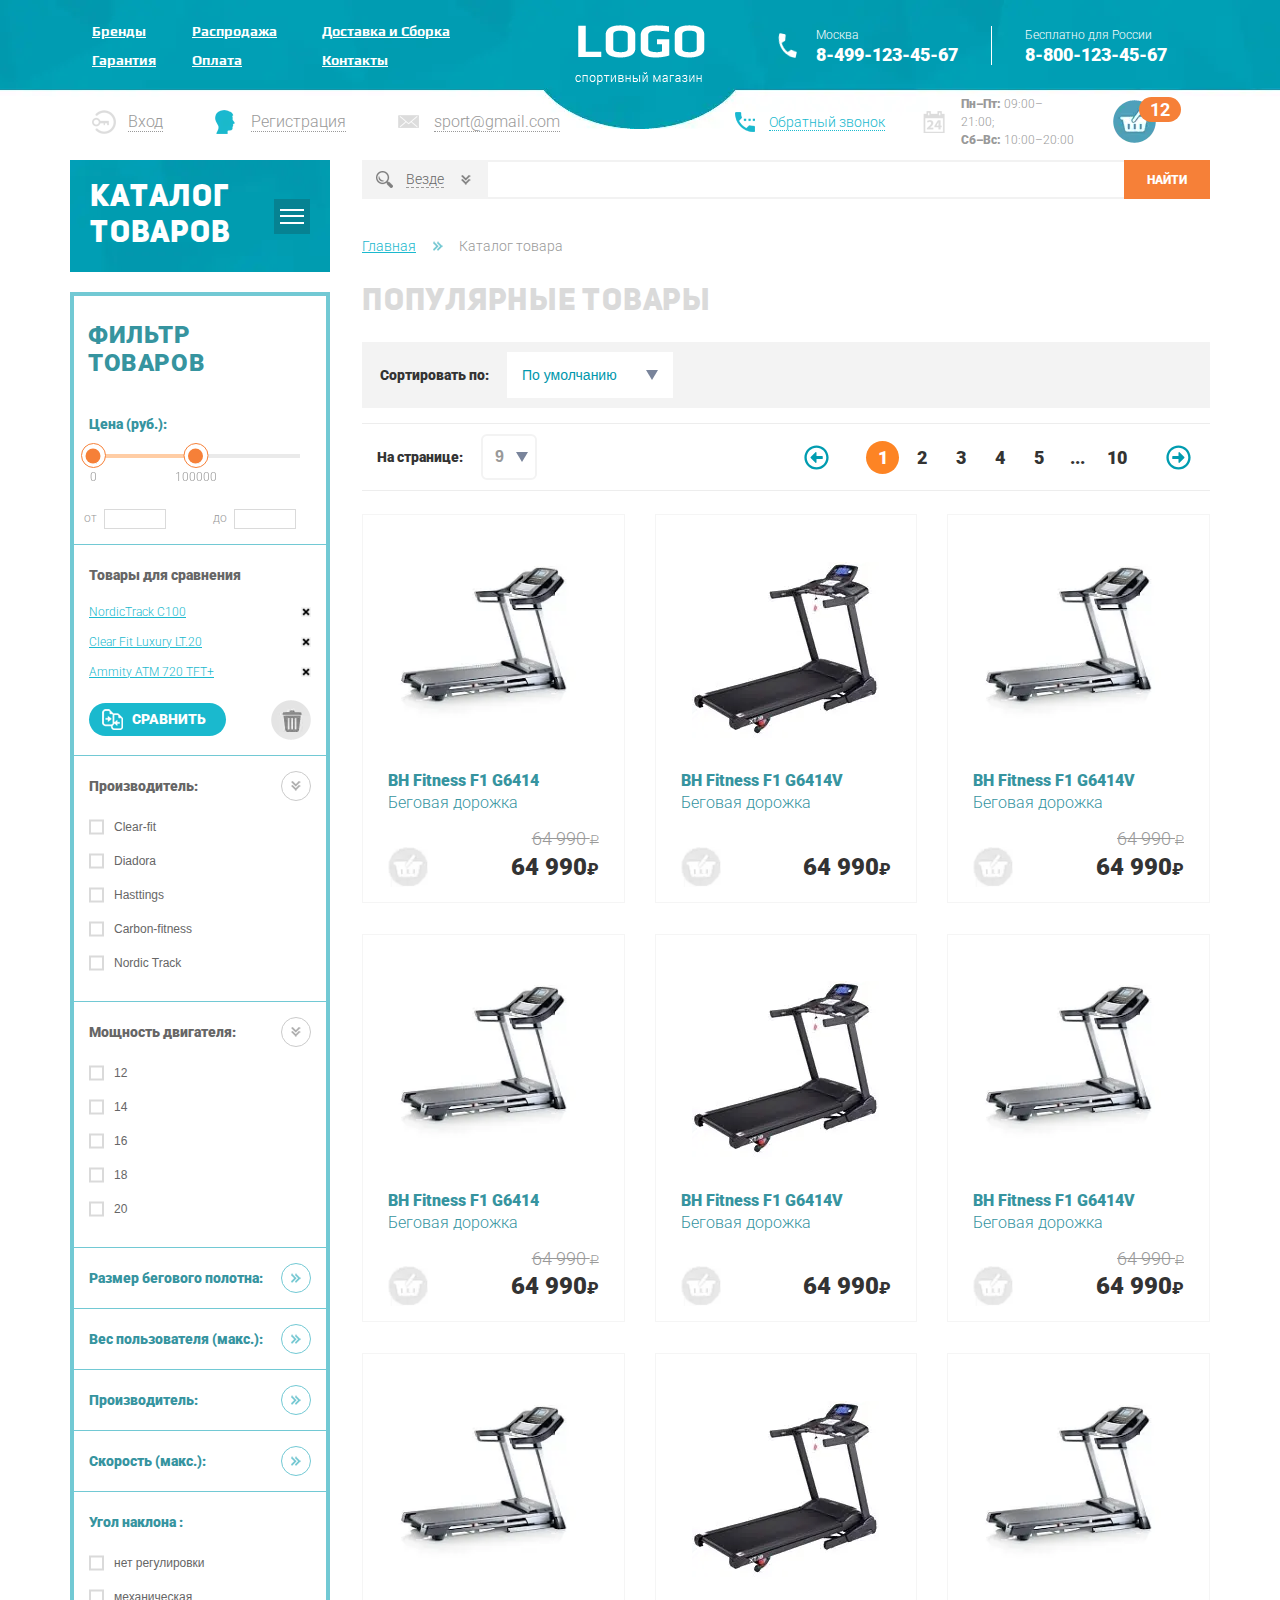
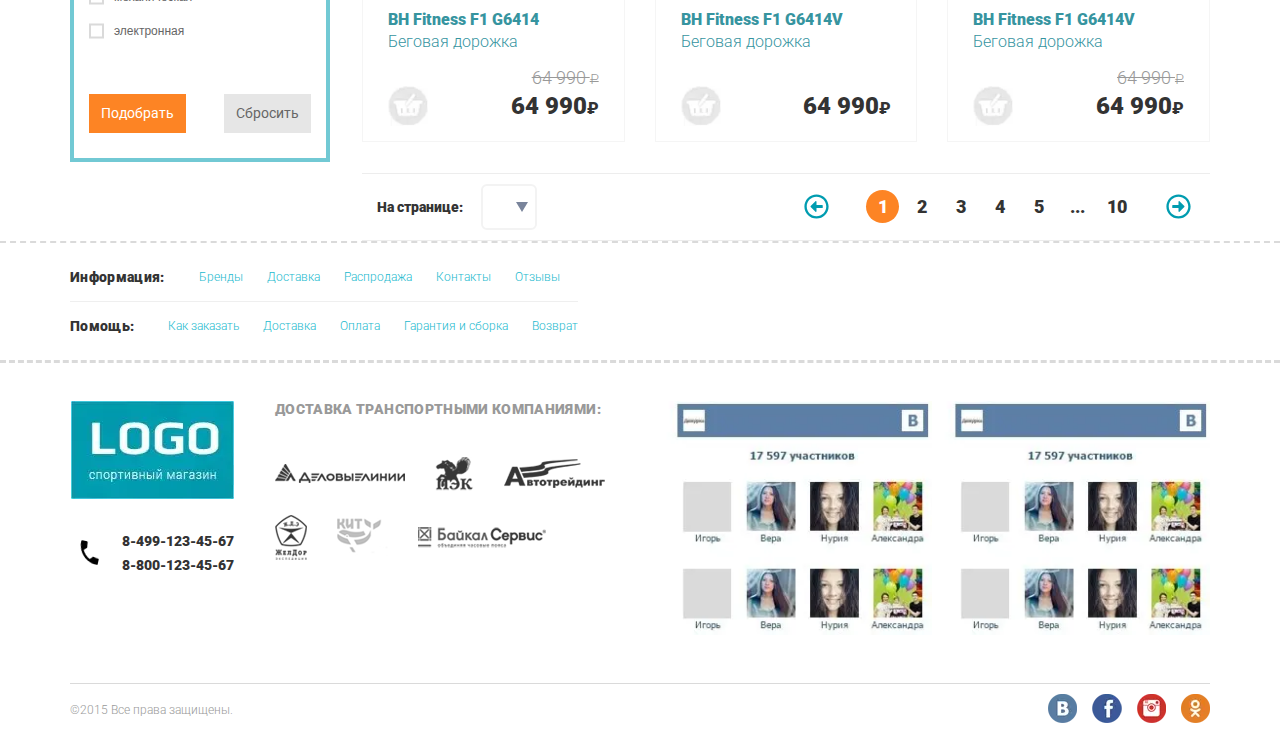
==== commit 86bf0818: "validate" ====
--- a/catalog.html
+++ b/catalog.html
@@ -336,16 +336,1040 @@
                <form action="#" class="filter">
                   <div class="filter__title">Фильтр товаров</div>
                   <div class="filter__body">
-
+                     <div class="filter__section section-filter">
+                        <div class="section-filter__title">Цена (руб.):</div>
+                        <div class="section-filter__body ">
+                           <div class="price-filter">
+                              <div class="price-filter__slider"></div>
+                              <div class="price-filter__values values-price-filter">
+                                 <div class="values-price-filter__column">
+                                    <div class="values-price-filter__label">от</div>
+                                    <div class="values-price-filter__input ">
+                                       <input id="price-start" autocomplete="off" type="number" class="input">
+                                    </div>
+
+                                 </div>
+                                 <div class="values-price-filter__column">
+                                    <div class="values-price-filter__column">
+                                       <div class="values-price-filter__label">до</div>
+                                       <div class="values-price-filter__input ">
+                                          <input id="price-end" type="number" class="input">
+                                       </div>
+
+
+                                    </div>
+
+
+                                 </div>
+                              </div>
+                           </div>
+
+                        </div>
+                     </div>
+
+                     <div class="filter__section section-filter filter__section_compare">
+                        <div class="section-filter__title section-filter__title_black">Товары для сравнения</div>
+
+                        <div class="section-filter__body ">
+                           <div class="compare-filter">
+                              <div class="compare-filter__items">
+                                 <div class="compare-filter__item">
+
+                                    <a href="" class="compare-filter__link">NordicTrack C100</a>
+                                    <a href="" class="compare-filter__remove"></a>
+                                 </div>
+                                 <div class="compare-filter__item">
+
+                                    <a href="" class="compare-filter__link">Clear Fit Luxury LT.20</a>
+                                    <a href="" class="compare-filter__remove"></a>
+                                 </div>
+                                 <div class="compare-filter__item">
+
+                                    <a href="" class="compare-filter__link">Ammity ATM 720 TFT+</a>
+                                    <a href="" class="compare-filter__remove"></a>
+                                 </div>
+                              </div>
+                              <div class="compare-filter__footer">
+                                 <a href="" class="compare-filter__button"><span>Сравнить</span></a>
+                                 <a href="" class="compare-filter__clean"></a>
+                              </div>
+                           </div>
+                        </div>
+                     </div>
+
+                     <div class="filter__section section-filter">
+                        <div class="section-filter__title section-filter__title_black">Производитель:
+                           <div class="spoller _active"></div>
+                        </div>
+                        <div class="section-filter__body section-filter__body_toggle">
+                           <div class="section-filter__form form-power">
+                              <label class="checkbox">
+											<input type="checkbox" class="checkbox__input">
+											<span class="checkbox__text">Сlear-fit</span>
+										</label>
+                              <label class="checkbox">
+											<input type="checkbox" class="checkbox__input">
+											<span class="checkbox__text">Diadora</span>
+										</label>
+                              <label class="checkbox">
+											<input type="checkbox" class="checkbox__input">
+											<span class="checkbox__text">Hasttings</span>
+										</label>
+                              <label class="checkbox">
+											<input type="checkbox" class="checkbox__input">
+											<span class="checkbox__text">Carbon-fitness</span>
+										</label>
+                              <label class="checkbox">
+											<input type="checkbox" class="checkbox__input">
+											<span class="checkbox__text">Nordic Track</span>
+										</label>
+                           </div>
+
+                        </div>
+
+                     </div>
+
+                     <div class="filter__section section-filter">
+                        <div class="section-filter__title section-filter__title_black">Мощность двигателя:
+                           <div class="spoller _active"></div>
+                        </div>
+                        <div class="section-filter__body section-filter__body_toggle">
+                           <div class="section-filter__form form-power">
+                              <label class="checkbox">
+											<input type="checkbox" class="checkbox__input">
+											<span class="checkbox__text">12</span>
+										</label>
+                              <label class="checkbox">
+											<input type="checkbox" class="checkbox__input">
+											<span class="checkbox__text">14</span>
+										</label>
+                              <label class="checkbox">
+											<input type="checkbox" class="checkbox__input">
+											<span class="checkbox__text">16</span>
+										</label>
+                              <label class="checkbox">
+											<input type="checkbox" class="checkbox__input">
+											<span class="checkbox__text">18</span>
+										</label>
+                              <label class="checkbox">
+											<input type="checkbox" class="checkbox__input">
+											<span class="checkbox__text">20</span>
+										</label>
+                           </div>
+
+                        </div>
+
+                     </div>
+
+                     <div class="filter__section section-filter">
+                        <div class="section-filter__title ">Размер бегового полотна:
+                           <div class="spoller "></div>
+                        </div>
+                        <div class="section-filter__body section-filter__body_toggle">
+                           <div class="section-filter__form form-power">
+                              <label class="checkbox">
+											<input type="checkbox" class="checkbox__input">
+											<span class="checkbox__text">Сlear-fit</span>
+										</label>
+                              <label class="checkbox">
+											<input type="checkbox" class="checkbox__input">
+											<span class="checkbox__text">Diadora</span>
+										</label>
+                              <label class="checkbox">
+											<input type="checkbox" class="checkbox__input">
+											<span class="checkbox__text">Hasttings</span>
+										</label>
+                              <label class="checkbox">
+											<input type="checkbox" class="checkbox__input">
+											<span class="checkbox__text">Carbon-fitness</span>
+										</label>
+                              <label class="checkbox">
+											<input type="checkbox" class="checkbox__input">
+											<span class="checkbox__text">Nordic Track</span>
+										</label>
+                           </div>
+
+                        </div>
+
+                     </div>
+
+                     <div class="filter__section section-filter">
+                        <div class="section-filter__title ">Вес пользователя (макс.):
+                           <div class="spoller"></div>
+                        </div>
+                        <div class="section-filter__body section-filter__body_toggle">
+                           <div class="section-filter__form form-power">
+                              <label class="checkbox">
+											<input type="checkbox" class="checkbox__input">
+											<span class="checkbox__text">Сlear-fit</span>
+										</label>
+                              <label class="checkbox">
+											<input type="checkbox" class="checkbox__input">
+											<span class="checkbox__text">Diadora</span>
+										</label>
+                              <label class="checkbox">
+											<input type="checkbox" class="checkbox__input">
+											<span class="checkbox__text">Hasttings</span>
+										</label>
+                              <label class="checkbox">
+											<input type="checkbox" class="checkbox__input">
+											<span class="checkbox__text">Carbon-fitness</span>
+										</label>
+                              <label class="checkbox">
+											<input type="checkbox" class="checkbox__input">
+											<span class="checkbox__text">Nordic Track</span>
+										</label>
+                           </div>
+
+                        </div>
+
+                     </div>
+
+                     <div class="filter__section section-filter">
+                        <div class="section-filter__title ">Производитель:
+                           <div class="spoller "></div>
+                        </div>
+                        <div class="section-filter__body section-filter__body_toggle">
+                           <div class="section-filter__form form-power">
+                              <label class="checkbox">
+											<input type="checkbox" class="checkbox__input">
+											<span class="checkbox__text">Сlear-fit</span>
+										</label>
+                              <label class="checkbox">
+											<input type="checkbox" class="checkbox__input">
+											<span class="checkbox__text">Diadora</span>
+										</label>
+                              <label class="checkbox">
+											<input type="checkbox" class="checkbox__input">
+											<span class="checkbox__text">Hasttings</span>
+										</label>
+                              <label class="checkbox">
+											<input type="checkbox" class="checkbox__input">
+											<span class="checkbox__text">Carbon-fitness</span>
+										</label>
+                              <label class="checkbox">
+											<input type="checkbox" class="checkbox__input">
+											<span class="checkbox__text">Nordic Track</span>
+										</label>
+                           </div>
+
+                        </div>
+
+                     </div>
+
+                     <div class="filter__section section-filter">
+                        <div class="section-filter__title ">Скорость (макс.):
+                           <div class="spoller "></div>
+                        </div>
+                        <div class="section-filter__body section-filter__body_toggle">
+                           <div class="section-filter__form form-power">
+                              <label class="checkbox">
+											<input type="checkbox" class="checkbox__input">
+											<span class="checkbox__text">Сlear-fit</span>
+										</label>
+                              <label class="checkbox">
+											<input type="checkbox" class="checkbox__input">
+											<span class="checkbox__text">Diadora</span>
+										</label>
+                              <label class="checkbox">
+											<input type="checkbox" class="checkbox__input">
+											<span class="checkbox__text">Hasttings</span>
+										</label>
+                              <label class="checkbox">
+											<input type="checkbox" class="checkbox__input">
+											<span class="checkbox__text">Carbon-fitness</span>
+										</label>
+                              <label class="checkbox">
+											<input type="checkbox" class="checkbox__input">
+											<span class="checkbox__text">Nordic Track</span>
+										</label>
+                           </div>
+
+                        </div>
+
+                     </div>
+
+                     <div class="filter__section section-filter">
+                        <div class="section-filter__title ">Угол наклона :
+                        </div>
+                        <div class="section-filter__body section-filter__body_toggle">
+                           <div class="section-filter__form form-power">
+                              <label class="checkbox">
+											<input type="checkbox" class="checkbox__input">
+											<span class="checkbox__text">нет регулировки
+											</span>
+										</label>
+                              <label class="checkbox">
+											<input type="checkbox" class="checkbox__input">
+											<span class="checkbox__text">механическая</span>
+										</label>
+                              <label class="checkbox">
+											<input type="checkbox" class="checkbox__input">
+											<span class="checkbox__text">электронная</span>
+										</label>
+                           </div>
+
+                        </div>
+
+                     </div>
+
+                     <div class="filter__footer">
+                        <button type="button" class="filter__btn btn">Подобрать</button>
+                        <button type="reset" class="filter__btn filter__btn_reset btn">Сбросить</button>
+                     </div>
                   </div>
 
-                  <div class="filter__footer">
-                     <button type="button" class="filter__btn btn">Подобрать</button>
-
-                  </div>
+
                </form>
             </aside>
-
+            <div class="page__content">
+               <form action="#" class="page__search search-page">
+                  <div class="search-page__select">
+                     <div class="search-page__title"><span>Везде</span><span data-text="Выбрано:" class="search-page__quantity"></span></div>
+
+                     <div class="search-page__categories categories-search">
+                        <div class="categories-search__row">
+
+                           <div class="categories-search__column">
+                              <ul class="categories-search__list">
+                                 <li>
+                                    <label class="categories-search__checkbox checkbox">
+																<input type="checkbox" data-error="Ошибка" name="category" value=""
+																	class="checkbox__input">
+																<span class="checkbox__text">Беговые дорожки</span>
+															</label>
+                                 </li>
+                                 <li>
+                                    <label class="categories-search__checkbox checkbox">
+																<input type="checkbox" data-error="Ошибка" name="category" value=""
+																	class="checkbox__input">
+																<span class="checkbox__text"><span>Эллиптические тренажеры</span></span>
+															</label>
+                                 </li>
+                                 <li>
+                                    <label class="categories-search__checkbox checkbox">
+																<input type="checkbox" data-error="Ошибка" name="category" value=""
+																	class="checkbox__input">
+																<span class="checkbox__text"><span>Велотренажеры</span></span>
+															</label>
+                                 </li>
+                                 <li>
+                                    <label class="categories-search__checkbox checkbox">
+																<input type="checkbox" data-error="Ошибка" name="category" value=""
+																	class="checkbox__input">
+																<span class="checkbox__text"><span>Гребные тренажеры</span></span>
+															</label>
+                                 </li>
+                                 <li>
+                                    <label class="categories-search__checkbox checkbox">
+																<input type="checkbox" data-error="Ошибка" name="category" value=""
+																	class="checkbox__input">
+																<span class="checkbox__text"><span>Вибромассажеры</span></span>
+															</label>
+                                 </li>
+                              </ul>
+
+                           </div>
+                           <div class="categories-search__column">
+                              <ul class="categories-search__list">
+                                 <li>
+                                    <label class="categories-search__checkbox checkbox">
+																<input type="checkbox" data-error="Ошибка" name="category" value=""
+																	class="checkbox__input">
+																<span class="checkbox__text">Беговые дорожки</span>
+															</label>
+                                 </li>
+                                 <li>
+                                    <label class="categories-search__checkbox checkbox">
+																<input type="checkbox" data-error="Ошибка" name="category" value=""
+																	class="checkbox__input">
+																<span class="checkbox__text"><span>Эллиптические тренажеры</span></span>
+															</label>
+                                 </li>
+                                 <li>
+                                    <label class="categories-search__checkbox checkbox">
+																<input type="checkbox" data-error="Ошибка" name="category" value=""
+																	class="checkbox__input">
+																<span class="checkbox__text"><span>Велотренажеры</span></span>
+															</label>
+                                 </li>
+                                 <li>
+                                    <label class="categories-search__checkbox checkbox">
+																<input type="checkbox" data-error="Ошибка" name="category" value=""
+																	class="checkbox__input">
+																<span class="checkbox__text"><span>Гребные тренажеры</span></span>
+															</label>
+                                 </li>
+                                 <li>
+                                    <label class="categories-search__checkbox checkbox">
+																<input type="checkbox" data-error="Ошибка" name="category" value=""
+																	class="checkbox__input">
+																<span class="checkbox__text"><span>Вибромассажеры</span></span>
+															</label>
+                                 </li>
+                              </ul>
+
+                           </div>
+                           <div class="categories-search__column">
+                              <ul class="categories-search__list">
+                                 <li>
+                                    <label class="categories-search__checkbox checkbox">
+																<input type="checkbox" data-error="Ошибка" name="category" value=""
+																	class="checkbox__input">
+																<span class="checkbox__text">Беговые дорожки</span>
+															</label>
+                                 </li>
+                                 <li>
+                                    <label class="categories-search__checkbox checkbox">
+																<input type="checkbox" data-error="Ошибка" name="category" value=""
+																	class="checkbox__input">
+																<span class="checkbox__text"><span>Эллиптические тренажеры</span></span>
+															</label>
+                                 </li>
+                                 <li>
+                                    <label class="categories-search__checkbox checkbox">
+																<input type="checkbox" data-error="Ошибка" name="category" value=""
+																	class="checkbox__input">
+																<span class="checkbox__text"><span>Велотренажеры</span></span>
+															</label>
+                                 </li>
+                                 <li>
+                                    <label class="categories-search__checkbox checkbox">
+																<input type="checkbox" data-error="Ошибка" name="category" value=""
+																	class="checkbox__input">
+																<span class="checkbox__text"><span>Гребные тренажеры</span></span>
+															</label>
+                                 </li>
+                                 <li>
+                                    <label class="categories-search__checkbox checkbox">
+																<input type="checkbox" data-error="Ошибка" name="category" value=""
+																	class="checkbox__input">
+																<span class="checkbox__text"><span>Вибромассажеры</span></span>
+															</label>
+                                 </li>
+                              </ul>
+
+                           </div>
+                        </div>
+
+
+                     </div>
+                  </div>
+                  <div class="search-page__input">
+                     <input type="text" name="search" autocomplete="off">
+                  </div>
+                  <button type="submit" class="search-page btn">Найти</button>
+
+               </form>
+               <nav class="breadcrumbs">
+                  <ul class="breadcrumbs__list">
+                     <li class="">
+                        <a href="index.html" class="breadcrumbs__link">Главная</a>
+                     </li>
+                     <li class="">
+                        <span class="breadcrumbs__item">Каталог товара</span>
+                     </li>
+                  </ul>
+               </nav>
+               <div class="catalog">
+                  <h1 class="catalog__title">Популярные товары</h1>
+                  <div class="catalog__actions actions-catalog">
+                     <div class="actions-catalog__order order-catalog">
+                        <div class="order-catalog__label">Сортировать по:</div>
+                        <div class="dropdown order-catalog__select">
+                           <ul class="dropdown__list">
+                              <li class="dropdown__item order-catalog__item" data-value="default">По умолчанию
+                              </li>
+                              <li class="dropdown__item order-catalog__item" data-value="price">По цене
+                              </li>
+                              <li class="dropdown__item order-catalog__item" data-value="name">По названию </li>
+                           </ul>
+                           <button class="dropdown__button order-catalog__button">По умолчанию</button>
+
+                           <input type="text" name="select-category" value="" class="dropdown__input_hidden">
+                        </div>
+                     </div>
+
+                  </div>
+                  <!-- actions-catalog -->
+                  <div class="catalog__nav nav-catalog nav-catalog_top">
+                     <div class="nav-catalog__show show-catalog">
+                        <div class="show-catalog__label">На странице:</div>
+                        <div class="dropdown show-catalog__select">
+                           <ul class="dropdown__list">
+                              <li class="dropdown__item show-catalog__item" data-value="9">9</li>
+                              <li class="dropdown__item show-catalog__item" data-value="18">18</li>
+                              <li class="dropdown__item show-catalog__item" data-value="36">36</li>
+                              <li class="dropdown__item show-catalog__item" data-value="60">60</li>
+                           </ul>
+                           <button class="dropdown__button show-catalog__button">9</button>
+                           <input type="text" name="show" value="" class="dropdown__input_hidden">
+                        </div>
+                     </div>
+
+                     <div class="nav-catalog__pages">
+                        <div class="pagging">
+                           <a href="" class="pagging__arrow">
+                              <svg>
+						<use href="#arrow-right"></use>
+					</svg>
+                           </a>
+                           <ul class="pagging__list">
+                              <li>
+                                 <a href="" class="pagging__item _active">1</a>
+                              </li>
+                              <li>
+                                 <a href="" class="pagging__item ">2</a>
+                              </li>
+                              <li>
+                                 <a href="" class="pagging__item ">3</a>
+                              </li>
+                              <li>
+                                 <a href="" class="pagging__item ">4</a>
+                              </li>
+                              <li>
+                                 <a href="" class="pagging__item ">5</a>
+                              </li>
+                              <li>
+                                 <a href="" class="pagging__item ">...</a>
+                              </li>
+                              <li>
+                                 <a href="" class="pagging__item ">10</a>
+                              </li>
+                           </ul>
+                           <a href="" class="pagging__arrow">
+                              <svg>
+						<use href="#arrow-right"></use>
+					</svg>
+                           </a>
+                        </div>
+                     </div>
+
+                  </div>
+                  <div class="catalog__products items-products">
+                     <div class="items-products__column">
+                        <div class="item-product">
+                           <a href="" class="item-product__image">
+                              <picture>
+                                 <source srcset="img/products/001.webp" type="image/webp"><img src="img/products/001.jpg" alt=""></picture>
+                           </a>
+                           <div class="item-product__body">
+                              <a href="product.html" class="item-product__title title-product"><span>BH Fitness F1
+															G6414</span>Беговая дорожка</a>
+                              <div class="item-product__footer">
+                                 <div class="item-product__old-price">64 990 <span>₽</span></div>
+                                 <div class="item-product__bottom">
+                                    <a href="" class="item-product__add"></a>
+                                    <div class="item-product__price">64 990<span>₽</span></div>
+                                 </div>
+                              </div>
+                           </div>
+                           <div class="item-product__hover hover-item-product">
+                              <a class="hover-item-product__title title-product">
+                                 <span>BH Fitness F1 G6414V</span> Беговая дорожка
+                              </a>
+                              <div class="hover-item-product__options options-item-product">
+
+                                 <div class="options-item-product__item">
+                                    <div class="options-item-product__label">Тип беговой дорожки: </div>
+                                    <div class="options-item-product__value">Электрическая</div>
+                                 </div>
+
+                                 <div class="options-item-product__item">
+                                    <div class="options-item-product__label">Скорость движения (км/ч):</div>
+                                    <div class="options-item-product__value">22</div>
+                                 </div>
+
+                                 <div class="options-item-product__item">
+                                    <div class="options-item-product__label">Складывание: </div>
+                                    <div class="options-item-product__value">Есть</div>
+                                 </div>
+                                 <a class="options-item-product__compare">
+                                    <picture>
+                                       <source srcset="img/icons/compare_icon.webp" type="image/webp"><img src="img/icons/compare_icon.png" alt=""></picture>
+                                    <span>Сравнить</span>
+                                 </a>
+
+                              </div>
+                              <div class="hover-item-product__footer">
+                                 <a href="checkout.html" class="hover-item-product__cart hover-item-product__cart_catalog"></a>
+
+                                 <div class="hover-item-product__wrapper">
+                                    <div class="hover-item-product__old-price">64 990 <span>₽</span></div>
+                                    <div class="hover-item-product__price hover-item-product__price_catalog">64 990
+                                       <span>₽</span></div>
+                                 </div>
+                              </div>
+                           </div>
+                        </div>
+                     </div>
+                     <div class="items-products__column">
+                        <div class="item-product">
+                           <a href="" class="item-product__image">
+                              <picture>
+                                 <source srcset="img/products/002.webp" type="image/webp"><img src="img/products/002.jpg" alt=""></picture>
+                           </a>
+                           <div class="item-product__body">
+                              <a href="product.html" class="item-product__title title-product"><span>BH Fitness F1
+															G6414V</span>Беговая дорожка</a>
+                              <div class="item-product__footer">
+                                 <div class="item-product__old-price"><span></span></div>
+                                 <div class="item-product__bottom">
+                                    <a href="" class="item-product__add"></a>
+                                    <div class="item-product__price">64 990<span>₽</span></div>
+                                 </div>
+                              </div>
+                           </div>
+                           <div class="item-product__hover hover-item-product">
+                              <a class="hover-item-product__title title-product">
+                                 <span>BH Fitness F1 G6414V</span> Беговая дорожка
+                              </a>
+                              <div class="hover-item-product__options options-item-product">
+
+                                 <div class="options-item-product__item">
+                                    <div class="options-item-product__label">Тип беговой дорожки: </div>
+                                    <div class="options-item-product__value">Электрическая</div>
+                                 </div>
+
+                                 <div class="options-item-product__item">
+                                    <div class="options-item-product__label">Скорость движения (км/ч):</div>
+                                    <div class="options-item-product__value">22</div>
+                                 </div>
+
+                                 <div class="options-item-product__item">
+                                    <div class="options-item-product__label">Складывание: </div>
+                                    <div class="options-item-product__value">Есть</div>
+                                 </div>
+
+                              </div>
+                              <div class="hover-item-product__footer">
+                                 <a href="checkout.html" class="hover-item-product__cart hover-item-product__cart_catalog"></a>
+
+                                 <div class="hover-item-product__wrapper">
+                                    <div class="hover-item-product__old-price"> <span></span></div>
+                                    <div class="hover-item-product__price hover-item-product__price_catalog">64 990
+                                       <span>₽</span></div>
+                                 </div>
+                              </div>
+                           </div>
+                        </div>
+                     </div>
+                     <div class="items-products__column">
+                        <div class="item-product">
+                           <a href="" class="item-product__image">
+                              <picture>
+                                 <source srcset="img/products/001.webp" type="image/webp"><img src="img/products/001.jpg" alt=""></picture>
+                           </a>
+                           <div class="item-product__body">
+                              <a href="product.html" class="item-product__title title-product"><span>BH Fitness F1
+															G6414V</span>Беговая дорожка</a>
+                              <div class="item-product__footer">
+                                 <div class="item-product__old-price">64 990 <span>₽</span></div>
+                                 <div class="item-product__bottom">
+                                    <a href="" class="item-product__add"></a>
+                                    <div class="item-product__price">64 990<span>₽</span></div>
+                                 </div>
+                              </div>
+                           </div>
+                           <div class="item-product__hover hover-item-product">
+                              <a class="hover-item-product__title title-product">
+                                 <span>BH Fitness F1 G6414V</span> Беговая дорожка
+                              </a>
+                              <div class="hover-item-product__options options-item-product">
+
+                                 <div class="options-item-product__item">
+                                    <div class="options-item-product__label">Тип беговой дорожки: </div>
+                                    <div class="options-item-product__value">Электрическая</div>
+                                 </div>
+
+                                 <div class="options-item-product__item">
+                                    <div class="options-item-product__label">Скорость движения (км/ч):</div>
+                                    <div class="options-item-product__value">22</div>
+                                 </div>
+
+                                 <div class="options-item-product__item">
+                                    <div class="options-item-product__label">Складывание: </div>
+                                    <div class="options-item-product__value">Есть</div>
+                                 </div>
+
+                              </div>
+                              <div class="hover-item-product__footer">
+                                 <a href="checkout.html" class="hover-item-product__cart hover-item-product__cart_catalog"></a>
+
+                                 <div class="hover-item-product__wrapper">
+                                    <div class="hover-item-product__old-price">64 990 <span>₽</span></div>
+                                    <div class="hover-item-product__price hover-item-product__price_catalog">64 990
+                                       <span>₽</span></div>
+                                 </div>
+                              </div>
+                           </div>
+                        </div>
+                     </div>
+                     <div class="items-products__column">
+                        <div class="item-product">
+                           <a href="" class="item-product__image">
+                              <picture>
+                                 <source srcset="img/products/001.webp" type="image/webp"><img src="img/products/001.jpg" alt=""></picture>
+                           </a>
+                           <div class="item-product__body">
+                              <a href="product.html" class="item-product__title title-product"><span>BH Fitness F1
+															G6414</span>Беговая дорожка</a>
+                              <div class="item-product__footer">
+                                 <div class="item-product__old-price">64 990 <span>₽</span></div>
+                                 <div class="item-product__bottom">
+                                    <a href="" class="item-product__add"></a>
+                                    <div class="item-product__price">64 990<span>₽</span></div>
+                                 </div>
+                              </div>
+                           </div>
+                           <div class="item-product__hover hover-item-product">
+                              <a class="hover-item-product__title title-product">
+                                 <span>BH Fitness F1 G6414V</span> Беговая дорожка
+                              </a>
+                              <div class="hover-item-product__options options-item-product">
+
+                                 <div class="options-item-product__item">
+                                    <div class="options-item-product__label">Тип беговой дорожки: </div>
+                                    <div class="options-item-product__value">Электрическая</div>
+                                 </div>
+
+                                 <div class="options-item-product__item">
+                                    <div class="options-item-product__label">Скорость движения (км/ч):</div>
+                                    <div class="options-item-product__value">22</div>
+                                 </div>
+
+                                 <div class="options-item-product__item">
+                                    <div class="options-item-product__label">Складывание: </div>
+                                    <div class="options-item-product__value">Есть</div>
+                                 </div>
+
+                              </div>
+                              <div class="hover-item-product__footer">
+                                 <a href="checkout.html" class="hover-item-product__cart hover-item-product__cart_catalog"></a>
+
+                                 <div class="hover-item-product__wrapper">
+                                    <div class="hover-item-product__old-price">64 990 <span>₽</span></div>
+                                    <div class="hover-item-product__price hover-item-product__price_catalog">64 990
+                                       <span>₽</span></div>
+                                 </div>
+                              </div>
+                           </div>
+                        </div>
+                     </div>
+                     <div class="items-products__column">
+                        <div class="item-product">
+                           <a href="" class="item-product__image">
+                              <picture>
+                                 <source srcset="img/products/002.webp" type="image/webp"><img src="img/products/002.jpg" alt=""></picture>
+                           </a>
+                           <div class="item-product__body">
+                              <a href="product.html" class="item-product__title title-product"><span>BH Fitness F1
+															G6414V</span>Беговая дорожка</a>
+                              <div class="item-product__footer">
+                                 <div class="item-product__old-price"><span></span></div>
+                                 <div class="item-product__bottom">
+                                    <a href="" class="item-product__add"></a>
+                                    <div class="item-product__price">64 990<span>₽</span></div>
+                                 </div>
+                              </div>
+                           </div>
+                           <div class="item-product__hover hover-item-product">
+                              <a class="hover-item-product__title title-product">
+                                 <span>BH Fitness F1 G6414V</span> Беговая дорожка
+                              </a>
+                              <div class="hover-item-product__options options-item-product">
+
+                                 <div class="options-item-product__item">
+                                    <div class="options-item-product__label">Тип беговой дорожки: </div>
+                                    <div class="options-item-product__value">Электрическая</div>
+                                 </div>
+
+                                 <div class="options-item-product__item">
+                                    <div class="options-item-product__label">Скорость движения (км/ч):</div>
+                                    <div class="options-item-product__value">22</div>
+                                 </div>
+
+                                 <div class="options-item-product__item">
+                                    <div class="options-item-product__label">Складывание: </div>
+                                    <div class="options-item-product__value">Есть</div>
+                                 </div>
+
+                              </div>
+                              <div class="hover-item-product__footer">
+                                 <a href="checkout.html" class="hover-item-product__cart hover-item-product__cart_catalog"></a>
+
+                                 <div class="hover-item-product__wrapper">
+                                    <div class="hover-item-product__old-price"> <span></span></div>
+                                    <div class="hover-item-product__price hover-item-product__price_catalog">64 990
+                                       <span>₽</span></div>
+                                 </div>
+                              </div>
+                           </div>
+                        </div>
+                     </div>
+                     <div class="items-products__column">
+                        <div class="item-product">
+                           <a href="" class="item-product__image">
+                              <picture>
+                                 <source srcset="img/products/001.webp" type="image/webp"><img src="img/products/001.jpg" alt=""></picture>
+                           </a>
+                           <div class="item-product__body">
+                              <a href="product.html" class="item-product__title title-product"><span>BH Fitness F1
+															G6414V</span>Беговая дорожка</a>
+                              <div class="item-product__footer">
+                                 <div class="item-product__old-price">64 990 <span>₽</span></div>
+                                 <div class="item-product__bottom">
+                                    <a href="" class="item-product__add"></a>
+                                    <div class="item-product__price">64 990<span>₽</span></div>
+                                 </div>
+                              </div>
+                           </div>
+                           <div class="item-product__hover hover-item-product">
+                              <a class="hover-item-product__title title-product">
+                                 <span>BH Fitness F1 G6414V</span> Беговая дорожка
+                              </a>
+                              <div class="hover-item-product__options options-item-product">
+
+                                 <div class="options-item-product__item">
+                                    <div class="options-item-product__label">Тип беговой дорожки: </div>
+                                    <div class="options-item-product__value">Электрическая</div>
+                                 </div>
+
+                                 <div class="options-item-product__item">
+                                    <div class="options-item-product__label">Скорость движения (км/ч):</div>
+                                    <div class="options-item-product__value">22</div>
+                                 </div>
+
+                                 <div class="options-item-product__item">
+                                    <div class="options-item-product__label">Складывание: </div>
+                                    <div class="options-item-product__value">Есть</div>
+                                 </div>
+
+                              </div>
+                              <div class="hover-item-product__footer">
+                                 <a href="checkout.html" class="hover-item-product__cart hover-item-product__cart_catalog"></a>
+
+                                 <div class="hover-item-product__wrapper">
+                                    <div class="hover-item-product__old-price">64 990 <span>₽</span></div>
+                                    <div class="hover-item-product__price hover-item-product__price_catalog">64 990
+                                       <span>₽</span></div>
+                                 </div>
+                              </div>
+                           </div>
+                        </div>
+                     </div>
+                     <div class="items-products__column">
+                        <div class="item-product">
+                           <a href="" class="item-product__image">
+                              <picture>
+                                 <source srcset="img/products/001.webp" type="image/webp"><img src="img/products/001.jpg" alt=""></picture>
+                           </a>
+                           <div class="item-product__body">
+                              <a href="product.html" class="item-product__title title-product"><span>BH Fitness F1
+															G6414</span>Беговая дорожка</a>
+                              <div class="item-product__footer">
+                                 <div class="item-product__old-price">64 990 <span>₽</span></div>
+                                 <div class="item-product__bottom">
+                                    <a href="" class="item-product__add"></a>
+                                    <div class="item-product__price">64 990<span>₽</span></div>
+                                 </div>
+                              </div>
+                           </div>
+                           <div class="item-product__hover hover-item-product">
+                              <a class="hover-item-product__title title-product">
+                                 <span>BH Fitness F1 G6414V</span> Беговая дорожка
+                              </a>
+                              <div class="hover-item-product__options options-item-product">
+
+                                 <div class="options-item-product__item">
+                                    <div class="options-item-product__label">Тип беговой дорожки: </div>
+                                    <div class="options-item-product__value">Электрическая</div>
+                                 </div>
+
+                                 <div class="options-item-product__item">
+                                    <div class="options-item-product__label">Скорость движения (км/ч):</div>
+                                    <div class="options-item-product__value">22</div>
+                                 </div>
+
+                                 <div class="options-item-product__item">
+                                    <div class="options-item-product__label">Складывание: </div>
+                                    <div class="options-item-product__value">Есть</div>
+                                 </div>
+
+                              </div>
+                              <div class="hover-item-product__footer">
+                                 <a href="checkout.html" class="hover-item-product__cart hover-item-product__cart_catalog"></a>
+
+                                 <div class="hover-item-product__wrapper">
+                                    <div class="hover-item-product__old-price">64 990 <span>₽</span></div>
+                                    <div class="hover-item-product__price hover-item-product__price_catalog">64 990
+                                       <span>₽</span></div>
+                                 </div>
+                              </div>
+                           </div>
+                        </div>
+                     </div>
+                     <div class="items-products__column">
+                        <div class="item-product">
+                           <a href="" class="item-product__image">
+                              <picture>
+                                 <source srcset="img/products/002.webp" type="image/webp"><img src="img/products/002.jpg" alt=""></picture>
+                           </a>
+                           <div class="item-product__body">
+                              <a href="product.html" class="item-product__title title-product"><span>BH Fitness F1
+															G6414V</span>Беговая дорожка</a>
+                              <div class="item-product__footer">
+                                 <div class="item-product__old-price"><span></span></div>
+                                 <div class="item-product__bottom">
+                                    <a href="" class="item-product__add"></a>
+                                    <div class="item-product__price">64 990<span>₽</span></div>
+                                 </div>
+                              </div>
+                           </div>
+                           <div class="item-product__hover hover-item-product">
+                              <a class="hover-item-product__title title-product">
+                                 <span>BH Fitness F1 G6414V</span> Беговая дорожка
+                              </a>
+                              <div class="hover-item-product__options options-item-product">
+
+                                 <div class="options-item-product__item">
+                                    <div class="options-item-product__label">Тип беговой дорожки: </div>
+                                    <div class="options-item-product__value">Электрическая</div>
+                                 </div>
+
+                                 <div class="options-item-product__item">
+                                    <div class="options-item-product__label">Скорость движения (км/ч):</div>
+                                    <div class="options-item-product__value">22</div>
+                                 </div>
+
+                                 <div class="options-item-product__item">
+                                    <div class="options-item-product__label">Складывание: </div>
+                                    <div class="options-item-product__value">Есть</div>
+                                 </div>
+
+                              </div>
+                              <div class="hover-item-product__footer">
+                                 <a href="checkout.html" class="hover-item-product__cart hover-item-product__cart_catalog"></a>
+
+                                 <div class="hover-item-product__wrapper">
+                                    <div class="hover-item-product__old-price"> <span></span></div>
+                                    <div class="hover-item-product__price hover-item-product__price_catalog">64 990
+                                       <span>₽</span></div>
+                                 </div>
+                              </div>
+                           </div>
+                        </div>
+                     </div>
+                     <div class="items-products__column">
+                        <div class="item-product">
+                           <a href="" class="item-product__image">
+                              <picture>
+                                 <source srcset="img/products/001.webp" type="image/webp"><img src="img/products/001.jpg" alt=""></picture>
+                           </a>
+                           <div class="item-product__body">
+                              <a href="product.html" class="item-product__title title-product"><span>BH Fitness F1
+															G6414V</span>Беговая дорожка</a>
+                              <div class="item-product__footer">
+                                 <div class="item-product__old-price">64 990 <span>₽</span></div>
+                                 <div class="item-product__bottom">
+                                    <a href="" class="item-product__add"></a>
+                                    <div class="item-product__price">64 990<span>₽</span></div>
+                                 </div>
+                              </div>
+                           </div>
+                           <div class="item-product__hover hover-item-product">
+                              <a class="hover-item-product__title title-product">
+                                 <span>BH Fitness F1 G6414V</span> Беговая дорожка
+                              </a>
+                              <div class="hover-item-product__options options-item-product">
+
+                                 <div class="options-item-product__item">
+                                    <div class="options-item-product__label">Тип беговой дорожки: </div>
+                                    <div class="options-item-product__value">Электрическая</div>
+                                 </div>
+
+                                 <div class="options-item-product__item">
+                                    <div class="options-item-product__label">Скорость движения (км/ч):</div>
+                                    <div class="options-item-product__value">22</div>
+                                 </div>
+
+                                 <div class="options-item-product__item">
+                                    <div class="options-item-product__label">Складывание: </div>
+                                    <div class="options-item-product__value">Есть</div>
+                                 </div>
+
+                              </div>
+                              <div class="hover-item-product__footer">
+                                 <a href="checkout.html" class="hover-item-product__cart hover-item-product__cart_catalog"></a>
+
+                                 <div class="hover-item-product__wrapper">
+                                    <div class="hover-item-product__old-price">64 990 <span>₽</span></div>
+                                    <div class="hover-item-product__price hover-item-product__price_catalog">64 990
+                                       <span>₽</span></div>
+                                 </div>
+                              </div>
+                           </div>
+                        </div>
+                     </div>
+                  </div>
+                  <div class="catalog__nav nav-catalog">
+                     <div class="nav-catalog__show show-catalog">
+                        <div class="show-catalog__label">На странице:</div>
+                        <div class="dropdown show-catalog__select">
+                           <ul class="dropdown__list">
+                              <li class="dropdown__item show-catalog__item" data-value="9">9</li>
+                              <li class="dropdown__item show-catalog__item" data-value="18">18</li>
+                              <li class="dropdown__item show-catalog__item" data-value="36">36</li>
+                              <li class="dropdown__item show-catalog__item" data-value="60">60</li>
+                           </ul>
+                           <button class="dropdown__button show-catalog__button"></button>
+                           <input type="text" name="show" value="" class="dropdown__input_hidden">
+                        </div>
+                     </div>
+
+                     <div class="nav-catalog__pages">
+                        <div class="pagging">
+                           <a href="" class="pagging__arrow">
+                              <svg>
+						<use href="#arrow-right"></use>
+					</svg>
+                           </a>
+                           <ul class="pagging__list">
+                              <li>
+                                 <a href="" class="pagging__item _active">1</a>
+                              </li>
+                              <li>
+                                 <a href="" class="pagging__item ">2</a>
+                              </li>
+                              <li>
+                                 <a href="" class="pagging__item ">3</a>
+                              </li>
+                              <li>
+                                 <a href="" class="pagging__item ">4</a>
+                              </li>
+                              <li>
+                                 <a href="" class="pagging__item ">5</a>
+                              </li>
+                              <li>
+                                 <a href="" class="pagging__item ">...</a>
+                              </li>
+                              <li>
+                                 <a href="" class="pagging__item ">10</a>
+                              </li>
+                           </ul>
+                           <a href="" class="pagging__arrow">
+                              <svg>
+						<use href="#arrow-right"></use>
+					</svg>
+                           </a>
+                        </div>
+                     </div>
+
+                  </div>
+               </div>
+
+
+            </div>
          </div>
       </main>
    </div>
@@ -353,754 +1377,7 @@
 
 
 
-   <div class="page__content">
-      <form action="#" class="page__search search-page">
-         <div class="search-page__select">
-            <div class="search-page__title"><span>Везде</span><span data-text="Выбрано:" class="search-page__quantity"></span></div>
-
-            <div class="search-page__categories categories-search">
-               <div class="categories-search__row">
-
-                  <div class="categories-search__column">
-                     <ul class="categories-search__list">
-                        <li>
-                           <label class="categories-search__checkbox checkbox">
-													<input type="checkbox" data-error="Ошибка" name="category" value=""
-														class="checkbox__input">
-													<span class="checkbox__text">Беговые дорожки</span>
-												</label>
-                        </li>
-                        <li>
-                           <label class="categories-search__checkbox checkbox">
-													<input type="checkbox" data-error="Ошибка" name="category" value=""
-														class="checkbox__input">
-													<span class="checkbox__text"><span>Эллиптические тренажеры</span></span>
-												</label>
-                        </li>
-                        <li>
-                           <label class="categories-search__checkbox checkbox">
-													<input type="checkbox" data-error="Ошибка" name="category" value=""
-														class="checkbox__input">
-													<span class="checkbox__text"><span>Велотренажеры</span></span>
-												</label>
-                        </li>
-                        <li>
-                           <label class="categories-search__checkbox checkbox">
-													<input type="checkbox" data-error="Ошибка" name="category" value=""
-														class="checkbox__input">
-													<span class="checkbox__text"><span>Гребные тренажеры</span></span>
-												</label>
-                        </li>
-                        <li>
-                           <label class="categories-search__checkbox checkbox">
-													<input type="checkbox" data-error="Ошибка" name="category" value=""
-														class="checkbox__input">
-													<span class="checkbox__text"><span>Вибромассажеры</span></span>
-												</label>
-                        </li>
-                     </ul>
-
-                  </div>
-                  <div class="categories-search__column">
-                     <ul class="categories-search__list">
-                        <li>
-                           <label class="categories-search__checkbox checkbox">
-													<input type="checkbox" data-error="Ошибка" name="category" value=""
-														class="checkbox__input">
-													<span class="checkbox__text">Беговые дорожки</span>
-												</label>
-                        </li>
-                        <li>
-                           <label class="categories-search__checkbox checkbox">
-													<input type="checkbox" data-error="Ошибка" name="category" value=""
-														class="checkbox__input">
-													<span class="checkbox__text"><span>Эллиптические тренажеры</span></span>
-												</label>
-                        </li>
-                        <li>
-                           <label class="categories-search__checkbox checkbox">
-													<input type="checkbox" data-error="Ошибка" name="category" value=""
-														class="checkbox__input">
-													<span class="checkbox__text"><span>Велотренажеры</span></span>
-												</label>
-                        </li>
-                        <li>
-                           <label class="categories-search__checkbox checkbox">
-													<input type="checkbox" data-error="Ошибка" name="category" value=""
-														class="checkbox__input">
-													<span class="checkbox__text"><span>Гребные тренажеры</span></span>
-												</label>
-                        </li>
-                        <li>
-                           <label class="categories-search__checkbox checkbox">
-													<input type="checkbox" data-error="Ошибка" name="category" value=""
-														class="checkbox__input">
-													<span class="checkbox__text"><span>Вибромассажеры</span></span>
-												</label>
-                        </li>
-                     </ul>
-
-                  </div>
-                  <div class="categories-search__column">
-                     <ul class="categories-search__list">
-                        <li>
-                           <label class="categories-search__checkbox checkbox">
-													<input type="checkbox" data-error="Ошибка" name="category" value=""
-														class="checkbox__input">
-													<span class="checkbox__text">Беговые дорожки</span>
-												</label>
-                        </li>
-                        <li>
-                           <label class="categories-search__checkbox checkbox">
-													<input type="checkbox" data-error="Ошибка" name="category" value=""
-														class="checkbox__input">
-													<span class="checkbox__text"><span>Эллиптические тренажеры</span></span>
-												</label>
-                        </li>
-                        <li>
-                           <label class="categories-search__checkbox checkbox">
-													<input type="checkbox" data-error="Ошибка" name="category" value=""
-														class="checkbox__input">
-													<span class="checkbox__text"><span>Велотренажеры</span></span>
-												</label>
-                        </li>
-                        <li>
-                           <label class="categories-search__checkbox checkbox">
-													<input type="checkbox" data-error="Ошибка" name="category" value=""
-														class="checkbox__input">
-													<span class="checkbox__text"><span>Гребные тренажеры</span></span>
-												</label>
-                        </li>
-                        <li>
-                           <label class="categories-search__checkbox checkbox">
-													<input type="checkbox" data-error="Ошибка" name="category" value=""
-														class="checkbox__input">
-													<span class="checkbox__text"><span>Вибромассажеры</span></span>
-												</label>
-                        </li>
-                     </ul>
-
-                  </div>
-               </div>
-
-
-            </div>
-         </div>
-         <div class="search-page__input">
-            <input type="text" name="search" autocomplete="off">
-         </div>
-         <button type="submit" class="search-page btn">Найти</button>
-
-      </form>
-      <nav class="breadcrumbs">
-         <ul class="breadcrumbs__list">
-            <li class="">
-               <a href="index.html" class="breadcrumbs__link">Главная</a>
-            </li>
-            <li class="">
-               <span class="breadcrumbs__item">Каталог товара</span>
-            </li>
-         </ul>
-      </nav>
-      <div class="catalog">
-         <h1 class="catalog__title">Популярные товары</h1>
-         <div class="catalog__actions actions-catalog">
-            <div class="actions-catalog__order order-catalog">
-               <div class="order-catalog__label">Сортировать по:</div>
-               <div class="dropdown order-catalog__select">
-                  <ul class="dropdown__list">
-                     <li class="dropdown__item order-catalog__item" data-value="default">По умолчанию
-                     </li>
-                     <li class="dropdown__item order-catalog__item" data-value="price">По цене
-                     </li>
-                     <li class="dropdown__item order-catalog__item" data-value="name">По названию </li>
-                  </ul>
-                  <button class="dropdown__button order-catalog__button">По умолчанию</button>
-
-                  <input type="text" name="select-category" value="" class="dropdown__input_hidden">
-               </div>
-            </div>
-
-         </div>
-         <!-- actions-catalog -->
-         <div class="catalog__nav nav-catalog nav-catalog_top">
-            <div class="nav-catalog__show show-catalog">
-               <div class="show-catalog__label">На странице:</div>
-               <div class="dropdown show-catalog__select">
-                  <ul class="dropdown__list">
-                     <li class="dropdown__item show-catalog__item" data-value="9">9</li>
-                     <li class="dropdown__item show-catalog__item" data-value="18">18</li>
-                     <li class="dropdown__item show-catalog__item" data-value="36">36</li>
-                     <li class="dropdown__item show-catalog__item" data-value="60">60</li>
-                  </ul>
-                  <button class="dropdown__button show-catalog__button"></button>
-                  <input type="text" name="show" value="" class="dropdown__input_hidden">
-               </div>
-            </div>
-
-            <div class="nav-catalog__pages">
-               <div class="pagging">
-                  <a href="" class="pagging__arrow">
-                     <svg>
-			<use href="#arrow-right"></use>
-		</svg>
-                  </a>
-                  <ul class="pagging__list">
-                     <li>
-                        <a href="" class="pagging__item _active">1</a>
-                     </li>
-                     <li>
-                        <a href="" class="pagging__item ">2</a>
-                     </li>
-                     <li>
-                        <a href="" class="pagging__item ">3</a>
-                     </li>
-                     <li>
-                        <a href="" class="pagging__item ">4</a>
-                     </li>
-                     <li>
-                        <a href="" class="pagging__item ">5</a>
-                     </li>
-                     <li>
-                        <a href="" class="pagging__item ">...</a>
-                     </li>
-                     <li>
-                        <a href="" class="pagging__item ">10</a>
-                     </li>
-                  </ul>
-                  <a href="" class="pagging__arrow">
-                     <svg>
-			<use href="#arrow-right"></use>
-		</svg>
-                  </a>
-               </div>
-            </div>
-
-         </div>
-         <div class="catalog__products items-products">
-            <div class="items-products__column">
-               <div class="item-product">
-                  <a href="" class="item-product__image">
-                     <picture>
-                        <source srcset="img/products/001.webp" type="image/webp"><img src="img/products/001.jpg" alt=""></picture>
-                  </a>
-                  <div class="item-product__body">
-                     <a href="product.html" class="item-product__title title-product"><span>BH Fitness F1
-												G6414</span>Беговая дорожка</a>
-                     <div class="item-product__footer">
-                        <div class="item-product__old-price">64 990 <span>₽</span></div>
-                        <div class="item-product__bottom">
-                           <a href="" class="item-product__add"></a>
-                           <div class="item-product__price">64 990<span>₽</span></div>
-                        </div>
-                     </div>
-                  </div>
-                  <div class="item-product__hover hover-item-product">
-                     <a class="hover-item-product__title title-product">
-                        <span>BH Fitness F1 G6414V</span> Беговая дорожка
-                     </a>
-                     <div class="hover-item-product__options options-item-product">
-
-                        <div class="options-item-product__item">
-                           <div class="options-item-product__label">Тип беговой дорожки: </div>
-                           <div class="options-item-product__value">Электрическая</div>
-                        </div>
-
-                        <div class="options-item-product__item">
-                           <div class="options-item-product__label">Скорость движения (км/ч):</div>
-                           <div class="options-item-product__value">22</div>
-                        </div>
-
-                        <div class="options-item-product__item">
-                           <div class="options-item-product__label">Складывание: </div>
-                           <div class="options-item-product__value">Есть</div>
-                        </div>
-                        <a class="options-item-product__compare">
-                           <picture>
-                              <source srcset="img/icons/compare_icon.webp" type="image/webp"><img src="img/icons/compare_icon.png" alt=""></picture>
-                           <span>Сравнить</span>
-                        </a>
-
-                     </div>
-                     <div class="hover-item-product__footer">
-                        <a href="checkout.html" class="hover-item-product__cart hover-item-product__cart_catalog"></a>
-
-                        <div class="hover-item-product__wrapper">
-                           <div class="hover-item-product__old-price">64 990 <span>₽</span></div>
-                           <div class="hover-item-product__price hover-item-product__price_catalog">64 990
-                              <span>₽</span></div>
-                        </div>
-                     </div>
-                  </div>
-               </div>
-            </div>
-            <div class="items-products__column">
-               <div class="item-product">
-                  <a href="" class="item-product__image">
-                     <picture>
-                        <source srcset="img/products/002.webp" type="image/webp"><img src="img/products/002.jpg" alt=""></picture>
-                  </a>
-                  <div class="item-product__body">
-                     <a href="product.html" class="item-product__title title-product"><span>BH Fitness F1
-												G6414V</span>Беговая дорожка</a>
-                     <div class="item-product__footer">
-                        <div class="item-product__old-price"><span></span></div>
-                        <div class="item-product__bottom">
-                           <a href="" class="item-product__add"></a>
-                           <div class="item-product__price">64 990<span>₽</span></div>
-                        </div>
-                     </div>
-                  </div>
-                  <div class="item-product__hover hover-item-product">
-                     <a class="hover-item-product__title title-product">
-                        <span>BH Fitness F1 G6414V</span> Беговая дорожка
-                     </a>
-                     <div class="hover-item-product__options options-item-product">
-
-                        <div class="options-item-product__item">
-                           <div class="options-item-product__label">Тип беговой дорожки: </div>
-                           <div class="options-item-product__value">Электрическая</div>
-                        </div>
-
-                        <div class="options-item-product__item">
-                           <div class="options-item-product__label">Скорость движения (км/ч):</div>
-                           <div class="options-item-product__value">22</div>
-                        </div>
-
-                        <div class="options-item-product__item">
-                           <div class="options-item-product__label">Складывание: </div>
-                           <div class="options-item-product__value">Есть</div>
-                        </div>
-
-                     </div>
-                     <div class="hover-item-product__footer">
-                        <a href="checkout.html" class="hover-item-product__cart hover-item-product__cart_catalog"></a>
-
-                        <div class="hover-item-product__wrapper">
-                           <div class="hover-item-product__old-price"> <span></span></div>
-                           <div class="hover-item-product__price hover-item-product__price_catalog">64 990
-                              <span>₽</span></div>
-                        </div>
-                     </div>
-                  </div>
-               </div>
-            </div>
-            <div class="items-products__column">
-               <div class="item-product">
-                  <a href="" class="item-product__image">
-                     <picture>
-                        <source srcset="img/products/001.webp" type="image/webp"><img src="img/products/001.jpg" alt=""></picture>
-                  </a>
-                  <div class="item-product__body">
-                     <a href="product.html" class="item-product__title title-product"><span>BH Fitness F1
-												G6414V</span>Беговая дорожка</a>
-                     <div class="item-product__footer">
-                        <div class="item-product__old-price">64 990 <span>₽</span></div>
-                        <div class="item-product__bottom">
-                           <a href="" class="item-product__add"></a>
-                           <div class="item-product__price">64 990<span>₽</span></div>
-                        </div>
-                     </div>
-                  </div>
-                  <div class="item-product__hover hover-item-product">
-                     <a class="hover-item-product__title title-product">
-                        <span>BH Fitness F1 G6414V</span> Беговая дорожка
-                     </a>
-                     <div class="hover-item-product__options options-item-product">
-
-                        <div class="options-item-product__item">
-                           <div class="options-item-product__label">Тип беговой дорожки: </div>
-                           <div class="options-item-product__value">Электрическая</div>
-                        </div>
-
-                        <div class="options-item-product__item">
-                           <div class="options-item-product__label">Скорость движения (км/ч):</div>
-                           <div class="options-item-product__value">22</div>
-                        </div>
-
-                        <div class="options-item-product__item">
-                           <div class="options-item-product__label">Складывание: </div>
-                           <div class="options-item-product__value">Есть</div>
-                        </div>
-
-                     </div>
-                     <div class="hover-item-product__footer">
-                        <a href="checkout.html" class="hover-item-product__cart hover-item-product__cart_catalog"></a>
-
-                        <div class="hover-item-product__wrapper">
-                           <div class="hover-item-product__old-price">64 990 <span>₽</span></div>
-                           <div class="hover-item-product__price hover-item-product__price_catalog">64 990
-                              <span>₽</span></div>
-                        </div>
-                     </div>
-                  </div>
-               </div>
-            </div>
-            <div class="items-products__column">
-               <div class="item-product">
-                  <a href="" class="item-product__image">
-                     <picture>
-                        <source srcset="img/products/001.webp" type="image/webp"><img src="img/products/001.jpg" alt=""></picture>
-                  </a>
-                  <div class="item-product__body">
-                     <a href="product.html" class="item-product__title title-product"><span>BH Fitness F1
-												G6414</span>Беговая дорожка</a>
-                     <div class="item-product__footer">
-                        <div class="item-product__old-price">64 990 <span>₽</span></div>
-                        <div class="item-product__bottom">
-                           <a href="" class="item-product__add"></a>
-                           <div class="item-product__price">64 990<span>₽</span></div>
-                        </div>
-                     </div>
-                  </div>
-                  <div class="item-product__hover hover-item-product">
-                     <a class="hover-item-product__title title-product">
-                        <span>BH Fitness F1 G6414V</span> Беговая дорожка
-                     </a>
-                     <div class="hover-item-product__options options-item-product">
-
-                        <div class="options-item-product__item">
-                           <div class="options-item-product__label">Тип беговой дорожки: </div>
-                           <div class="options-item-product__value">Электрическая</div>
-                        </div>
-
-                        <div class="options-item-product__item">
-                           <div class="options-item-product__label">Скорость движения (км/ч):</div>
-                           <div class="options-item-product__value">22</div>
-                        </div>
-
-                        <div class="options-item-product__item">
-                           <div class="options-item-product__label">Складывание: </div>
-                           <div class="options-item-product__value">Есть</div>
-                        </div>
-
-                     </div>
-                     <div class="hover-item-product__footer">
-                        <a href="checkout.html" class="hover-item-product__cart hover-item-product__cart_catalog"></a>
-
-                        <div class="hover-item-product__wrapper">
-                           <div class="hover-item-product__old-price">64 990 <span>₽</span></div>
-                           <div class="hover-item-product__price hover-item-product__price_catalog">64 990
-                              <span>₽</span></div>
-                        </div>
-                     </div>
-                  </div>
-               </div>
-            </div>
-            <div class="items-products__column">
-               <div class="item-product">
-                  <a href="" class="item-product__image">
-                     <picture>
-                        <source srcset="img/products/002.webp" type="image/webp"><img src="img/products/002.jpg" alt=""></picture>
-                  </a>
-                  <div class="item-product__body">
-                     <a href="product.html" class="item-product__title title-product"><span>BH Fitness F1
-												G6414V</span>Беговая дорожка</a>
-                     <div class="item-product__footer">
-                        <div class="item-product__old-price"><span></span></div>
-                        <div class="item-product__bottom">
-                           <a href="" class="item-product__add"></a>
-                           <div class="item-product__price">64 990<span>₽</span></div>
-                        </div>
-                     </div>
-                  </div>
-                  <div class="item-product__hover hover-item-product">
-                     <a class="hover-item-product__title title-product">
-                        <span>BH Fitness F1 G6414V</span> Беговая дорожка
-                     </a>
-                     <div class="hover-item-product__options options-item-product">
-
-                        <div class="options-item-product__item">
-                           <div class="options-item-product__label">Тип беговой дорожки: </div>
-                           <div class="options-item-product__value">Электрическая</div>
-                        </div>
-
-                        <div class="options-item-product__item">
-                           <div class="options-item-product__label">Скорость движения (км/ч):</div>
-                           <div class="options-item-product__value">22</div>
-                        </div>
-
-                        <div class="options-item-product__item">
-                           <div class="options-item-product__label">Складывание: </div>
-                           <div class="options-item-product__value">Есть</div>
-                        </div>
-
-                     </div>
-                     <div class="hover-item-product__footer">
-                        <a href="checkout.html" class="hover-item-product__cart hover-item-product__cart_catalog"></a>
-
-                        <div class="hover-item-product__wrapper">
-                           <div class="hover-item-product__old-price"> <span></span></div>
-                           <div class="hover-item-product__price hover-item-product__price_catalog">64 990
-                              <span>₽</span></div>
-                        </div>
-                     </div>
-                  </div>
-               </div>
-            </div>
-            <div class="items-products__column">
-               <div class="item-product">
-                  <a href="" class="item-product__image">
-                     <picture>
-                        <source srcset="img/products/001.webp" type="image/webp"><img src="img/products/001.jpg" alt=""></picture>
-                  </a>
-                  <div class="item-product__body">
-                     <a href="product.html" class="item-product__title title-product"><span>BH Fitness F1
-												G6414V</span>Беговая дорожка</a>
-                     <div class="item-product__footer">
-                        <div class="item-product__old-price">64 990 <span>₽</span></div>
-                        <div class="item-product__bottom">
-                           <a href="" class="item-product__add"></a>
-                           <div class="item-product__price">64 990<span>₽</span></div>
-                        </div>
-                     </div>
-                  </div>
-                  <div class="item-product__hover hover-item-product">
-                     <a class="hover-item-product__title title-product">
-                        <span>BH Fitness F1 G6414V</span> Беговая дорожка
-                     </a>
-                     <div class="hover-item-product__options options-item-product">
-
-                        <div class="options-item-product__item">
-                           <div class="options-item-product__label">Тип беговой дорожки: </div>
-                           <div class="options-item-product__value">Электрическая</div>
-                        </div>
-
-                        <div class="options-item-product__item">
-                           <div class="options-item-product__label">Скорость движения (км/ч):</div>
-                           <div class="options-item-product__value">22</div>
-                        </div>
-
-                        <div class="options-item-product__item">
-                           <div class="options-item-product__label">Складывание: </div>
-                           <div class="options-item-product__value">Есть</div>
-                        </div>
-
-                     </div>
-                     <div class="hover-item-product__footer">
-                        <a href="checkout.html" class="hover-item-product__cart hover-item-product__cart_catalog"></a>
-
-                        <div class="hover-item-product__wrapper">
-                           <div class="hover-item-product__old-price">64 990 <span>₽</span></div>
-                           <div class="hover-item-product__price hover-item-product__price_catalog">64 990
-                              <span>₽</span></div>
-                        </div>
-                     </div>
-                  </div>
-               </div>
-            </div>
-            <div class="items-products__column">
-               <div class="item-product">
-                  <a href="" class="item-product__image">
-                     <picture>
-                        <source srcset="img/products/001.webp" type="image/webp"><img src="img/products/001.jpg" alt=""></picture>
-                  </a>
-                  <div class="item-product__body">
-                     <a href="product.html" class="item-product__title title-product"><span>BH Fitness F1
-												G6414</span>Беговая дорожка</a>
-                     <div class="item-product__footer">
-                        <div class="item-product__old-price">64 990 <span>₽</span></div>
-                        <div class="item-product__bottom">
-                           <a href="" class="item-product__add"></a>
-                           <div class="item-product__price">64 990<span>₽</span></div>
-                        </div>
-                     </div>
-                  </div>
-                  <div class="item-product__hover hover-item-product">
-                     <a class="hover-item-product__title title-product">
-                        <span>BH Fitness F1 G6414V</span> Беговая дорожка
-                     </a>
-                     <div class="hover-item-product__options options-item-product">
-
-                        <div class="options-item-product__item">
-                           <div class="options-item-product__label">Тип беговой дорожки: </div>
-                           <div class="options-item-product__value">Электрическая</div>
-                        </div>
-
-                        <div class="options-item-product__item">
-                           <div class="options-item-product__label">Скорость движения (км/ч):</div>
-                           <div class="options-item-product__value">22</div>
-                        </div>
-
-                        <div class="options-item-product__item">
-                           <div class="options-item-product__label">Складывание: </div>
-                           <div class="options-item-product__value">Есть</div>
-                        </div>
-
-                     </div>
-                     <div class="hover-item-product__footer">
-                        <a href="checkout.html" class="hover-item-product__cart hover-item-product__cart_catalog"></a>
-
-                        <div class="hover-item-product__wrapper">
-                           <div class="hover-item-product__old-price">64 990 <span>₽</span></div>
-                           <div class="hover-item-product__price hover-item-product__price_catalog">64 990
-                              <span>₽</span></div>
-                        </div>
-                     </div>
-                  </div>
-               </div>
-            </div>
-            <div class="items-products__column">
-               <div class="item-product">
-                  <a href="" class="item-product__image">
-                     <picture>
-                        <source srcset="img/products/002.webp" type="image/webp"><img src="img/products/002.jpg" alt=""></picture>
-                  </a>
-                  <div class="item-product__body">
-                     <a href="product.html" class="item-product__title title-product"><span>BH Fitness F1
-												G6414V</span>Беговая дорожка</a>
-                     <div class="item-product__footer">
-                        <div class="item-product__old-price"><span></span></div>
-                        <div class="item-product__bottom">
-                           <a href="" class="item-product__add"></a>
-                           <div class="item-product__price">64 990<span>₽</span></div>
-                        </div>
-                     </div>
-                  </div>
-                  <div class="item-product__hover hover-item-product">
-                     <a class="hover-item-product__title title-product">
-                        <span>BH Fitness F1 G6414V</span> Беговая дорожка
-                     </a>
-                     <div class="hover-item-product__options options-item-product">
-
-                        <div class="options-item-product__item">
-                           <div class="options-item-product__label">Тип беговой дорожки: </div>
-                           <div class="options-item-product__value">Электрическая</div>
-                        </div>
-
-                        <div class="options-item-product__item">
-                           <div class="options-item-product__label">Скорость движения (км/ч):</div>
-                           <div class="options-item-product__value">22</div>
-                        </div>
-
-                        <div class="options-item-product__item">
-                           <div class="options-item-product__label">Складывание: </div>
-                           <div class="options-item-product__value">Есть</div>
-                        </div>
-
-                     </div>
-                     <div class="hover-item-product__footer">
-                        <a href="checkout.html" class="hover-item-product__cart hover-item-product__cart_catalog"></a>
-
-                        <div class="hover-item-product__wrapper">
-                           <div class="hover-item-product__old-price"> <span></span></div>
-                           <div class="hover-item-product__price hover-item-product__price_catalog">64 990
-                              <span>₽</span></div>
-                        </div>
-                     </div>
-                  </div>
-               </div>
-            </div>
-            <div class="items-products__column">
-               <div class="item-product">
-                  <a href="" class="item-product__image">
-                     <picture>
-                        <source srcset="img/products/001.webp" type="image/webp"><img src="img/products/001.jpg" alt=""></picture>
-                  </a>
-                  <div class="item-product__body">
-                     <a href="product.html" class="item-product__title title-product"><span>BH Fitness F1
-												G6414V</span>Беговая дорожка</a>
-                     <div class="item-product__footer">
-                        <div class="item-product__old-price">64 990 <span>₽</span></div>
-                        <div class="item-product__bottom">
-                           <a href="" class="item-product__add"></a>
-                           <div class="item-product__price">64 990<span>₽</span></div>
-                        </div>
-                     </div>
-                  </div>
-                  <div class="item-product__hover hover-item-product">
-                     <a class="hover-item-product__title title-product">
-                        <span>BH Fitness F1 G6414V</span> Беговая дорожка
-                     </a>
-                     <div class="hover-item-product__options options-item-product">
-
-                        <div class="options-item-product__item">
-                           <div class="options-item-product__label">Тип беговой дорожки: </div>
-                           <div class="options-item-product__value">Электрическая</div>
-                        </div>
-
-                        <div class="options-item-product__item">
-                           <div class="options-item-product__label">Скорость движения (км/ч):</div>
-                           <div class="options-item-product__value">22</div>
-                        </div>
-
-                        <div class="options-item-product__item">
-                           <div class="options-item-product__label">Складывание: </div>
-                           <div class="options-item-product__value">Есть</div>
-                        </div>
-
-                     </div>
-                     <div class="hover-item-product__footer">
-                        <a href="checkout.html" class="hover-item-product__cart hover-item-product__cart_catalog"></a>
-
-                        <div class="hover-item-product__wrapper">
-                           <div class="hover-item-product__old-price">64 990 <span>₽</span></div>
-                           <div class="hover-item-product__price hover-item-product__price_catalog">64 990
-                              <span>₽</span></div>
-                        </div>
-                     </div>
-                  </div>
-               </div>
-            </div>
-         </div>
-         <div class="catalog__nav nav-catalog">
-            <div class="nav-catalog__show show-catalog">
-               <div class="show-catalog__label">На странице:</div>
-               <div class="dropdown show-catalog__select">
-                  <ul class="dropdown__list">
-                     <li class="dropdown__item show-catalog__item" data-value="9">9</li>
-                     <li class="dropdown__item show-catalog__item" data-value="18">18</li>
-                     <li class="dropdown__item show-catalog__item" data-value="36">36</li>
-                     <li class="dropdown__item show-catalog__item" data-value="60">60</li>
-                  </ul>
-                  <button class="dropdown__button show-catalog__button"></button>
-                  <input type="text" name="show" value="" class="dropdown__input_hidden">
-               </div>
-            </div>
-
-            <div class="nav-catalog__pages">
-               <div class="pagging">
-                  <a href="" class="pagging__arrow">
-                     <svg>
-			<use href="#arrow-right"></use>
-		</svg>
-                  </a>
-                  <ul class="pagging__list">
-                     <li>
-                        <a href="" class="pagging__item _active">1</a>
-                     </li>
-                     <li>
-                        <a href="" class="pagging__item ">2</a>
-                     </li>
-                     <li>
-                        <a href="" class="pagging__item ">3</a>
-                     </li>
-                     <li>
-                        <a href="" class="pagging__item ">4</a>
-                     </li>
-                     <li>
-                        <a href="" class="pagging__item ">5</a>
-                     </li>
-                     <li>
-                        <a href="" class="pagging__item ">...</a>
-                     </li>
-                     <li>
-                        <a href="" class="pagging__item ">10</a>
-                     </li>
-                  </ul>
-                  <a href="" class="pagging__arrow">
-                     <svg>
-			<use href="#arrow-right"></use>
-		</svg>
-                  </a>
-               </div>
-            </div>
-
-         </div>
-      </div>
-
-
-   </div>
+
 
 
 
--- a/css/style.css
+++ b/css/style.css
@@ -1,557 +1,562 @@
 @charset "UTF-8";
-
 .pagging {
-  display: -webkit-box;
-  display: -ms-flexbox;
-  display: flex;
-  -webkit-box-align: center;
-      -ms-flex-align: center;
-          align-items: center;
-  -webkit-box-pack: center;
-      -ms-flex-pack: center;
-          justify-content: center;
+    display: -webkit-box;
+    display: -ms-flexbox;
+    display: flex;
+    -webkit-box-align: center;
+    -ms-flex-align: center;
+    align-items: center;
+    -webkit-box-pack: center;
+    -ms-flex-pack: center;
+    justify-content: center;
+}
+
+.dropdown__item {
+    cursor: pointer;
 }
 
 .pagging__arrow {
-  display: inline-block;
-  width: 29px;
-  height: 25px;
-  display: -webkit-box;
-  display: -ms-flexbox;
-  display: flex;
-  -webkit-box-align: center;
-      -ms-flex-align: center;
-          align-items: center;
+    display: inline-block;
+    width: 29px;
+    height: 25px;
+    display: -webkit-box;
+    display: -ms-flexbox;
+    display: flex;
+    -webkit-box-align: center;
+    -ms-flex-align: center;
+    align-items: center;
 }
 
 .pagging__arrow:first-child {
-  margin-right: 33px;
+    margin-right: 33px;
 }
 
 .pagging__arrow:first-child svg {
-  height: 29px;
-  width: 25px;
-  -webkit-transform: rotate(180deg);
-      -ms-transform: rotate(180deg);
-          transform: rotate(180deg);
-  fill: #009cb0;
+    height: 29px;
+    width: 25px;
+    -webkit-transform: rotate(180deg);
+    -ms-transform: rotate(180deg);
+    transform: rotate(180deg);
+    fill: #009cb0;
 }
 
 .pagging__arrow:first-child svg:hover {
-  fill: #fd8424;
+    fill: #fd8424;
 }
 
 .pagging__arrow:last-child {
-  margin-left: 33px;
+    margin-left: 33px;
 }
 
 .pagging__arrow:last-child svg {
-  height: 29px;
-  width: 25px;
-  fill: #009cb0;
+    height: 29px;
+    width: 25px;
+    fill: #009cb0;
 }
 
 .pagging__arrow:last-child svg:hover {
-  fill: #fd8424;
+    fill: #fd8424;
 }
 
 .pagging__list {
-  display: -webkit-box;
-  display: -ms-flexbox;
-  display: flex;
+    display: -webkit-box;
+    display: -ms-flexbox;
+    display: flex;
 }
 
 .pagging__list li {
-  margin-right: 6px;
+    margin-right: 6px;
 }
 
 .pagging__list li:last-child {
-  margin-right: 0;
+    margin-right: 0;
 }
 
 .pagging__item {
-  width: 33px;
-  height: 33px;
-  display: -webkit-box;
-  display: -ms-flexbox;
-  display: flex;
-  -webkit-box-pack: center;
-      -ms-flex-pack: center;
-          justify-content: center;
-  -webkit-box-align: center;
-      -ms-flex-align: center;
-          align-items: center;
-  border-radius: 50%;
-  font-size: 18px;
-  text-decoration: none;
-  font-weight: 900;
-  color: #333333;
+    width: 33px;
+    height: 33px;
+    display: -webkit-box;
+    display: -ms-flexbox;
+    display: flex;
+    -webkit-box-pack: center;
+    -ms-flex-pack: center;
+    justify-content: center;
+    -webkit-box-align: center;
+    -ms-flex-align: center;
+    align-items: center;
+    border-radius: 50%;
+    font-size: 18px;
+    text-decoration: none;
+    font-weight: 900;
+    color: #333333;
 }
 
 .pagging__item._active {
-  background-color: #fd8424;
-  color: #fff;
+    background-color: #fd8424;
+    color: #fff;
 }
 
 .brands-slider__slide img {
-  -webkit-transition: all 0.3s ease 0s;
-  -o-transition: all 0.3s ease 0s;
-  transition: all 0.3s ease 0s;
-  filter: grayscale(1);
-  -webkit-filter: grayscale(1);
-  -moz-filter: grayscale(1);
-  -o-filter: grayscale(1);
+    -webkit-transition: all 0.3s ease 0s;
+    -o-transition: all 0.3s ease 0s;
+    transition: all 0.3s ease 0s;
+    filter: grayscale(1);
+    -webkit-filter: grayscale(1);
+    -moz-filter: grayscale(1);
+    -o-filter: grayscale(1);
 }
 
 .brands-slider__slide img:hover {
-  filter: grayscale(0);
-  -webkit-filter: grayscale(0);
-  -moz-filter: grayscale(0);
-  -o-filter: grayscale(0);
+    filter: grayscale(0);
+    -webkit-filter: grayscale(0);
+    -moz-filter: grayscale(0);
+    -o-filter: grayscale(0);
 }
 
 @font-face {
-  font-family: "UniSans";
-  font-display: swap;
-  src: url("../fonts/uni-sans.heavy-caps.woff") format("woff"), url("../fonts/uni-sans.heavy-caps.woff2") format("woff2");
-  font-weight: 900;
-  font-style: normal;
+    font-family: "UniSans";
+    font-display: swap;
+    src: url("../fonts/uni-sans.heavy-caps.woff") format("woff"), url("../fonts/uni-sans.heavy-caps.woff2") format("woff2");
+    font-weight: 900;
+    font-style: normal;
 }
 
 input[type=text],
 input[type=email],
 input[type=tel],
 input[type=number] {
-  appearance: none;
-  border: none;
-  outline: none;
-  -webkit-appearance: none;
-  -moz-appearance: none;
-  border: 1px solid #dadada;
+    appearance: none;
+    border: none;
+    outline: none;
+    -webkit-appearance: none;
+    -moz-appearance: none;
+    border: 1px solid #dadada;
 }
 
 input[type=text]:focus,
 input[type=email]:focus,
 input[type=tel]:focus,
 input[type=number]:focus {
-  border: 1px solid #57b7df;
+    border: 1px solid #57b7df;
 }
 
 .input {
-  height: 30px;
+    height: 30px;
 }
 
 input[type=number]::-webkit-outer-spin-button,
 [type=number]::-webkit-inner-spin-button {
-  appearance: none;
-  outline: none;
-  -webkit-appearance: none;
-  -moz-appearance: none;
-}
+    appearance: none;
+    outline: none;
+    -webkit-appearance: none;
+    -moz-appearance: none;
+}
+
 
 /* *******************
 Select c dropdown на JS
 ******************* */
 
 .dropdown {
-  position: relative;
+    position: relative;
 }
 
 .dropdown__button {
-  position: relative;
-  display: block;
-  width: 100%;
-  text-align: left;
-  background: #ffffff;
-  border: 1px solid #7e9bbd;
-  border-radius: 6px;
-  height: 46px;
-  padding-top: 13px;
-  padding-bottom: 13px;
-  padding-left: 20px;
-  padding-right: 35px;
-  font-weight: 500;
-  font-size: 16px;
-  line-height: 20px;
-  cursor: pointer;
+    position: relative;
+    display: block;
+    width: 100%;
+    text-align: left;
+    background: #ffffff;
+    border: 1px solid #7e9bbd;
+    border-radius: 6px;
+    height: 46px;
+    padding-top: 13px;
+    padding-bottom: 13px;
+    padding-left: 20px;
+    padding-right: 35px;
+    font-weight: 500;
+    font-size: 16px;
+    line-height: 20px;
+    cursor: pointer;
 }
 
 .dropdown__button:focus,
 .dropdown__button_active {
-  outline: none;
-  -webkit-box-shadow: 0px 0px 0px 1px rgba(176, 198, 225, 0.6);
-          box-shadow: 0px 0px 0px 1px rgba(176, 198, 225, 0.6);
+    outline: none;
+    -webkit-box-shadow: 0px 0px 0px 1px rgba(176, 198, 225, 0.6);
+    box-shadow: 0px 0px 0px 1px rgba(176, 198, 225, 0.6);
 }
 
 .dropdown__button::after {
-  content: "";
-  position: absolute;
-  top: 50%;
-  right: 15px;
-  -webkit-transform: translateY(-50%);
-      -ms-transform: translateY(-50%);
-          transform: translateY(-50%);
-  width: 0;
-  height: 0;
-  border-width: 10.4px 6px 0 6px;
-  border-color: #79849b transparent transparent transparent;
-  border-style: solid;
-  pointer-events: none;
+    content: "";
+    position: absolute;
+    top: 50%;
+    right: 15px;
+    -webkit-transform: translateY(-50%);
+    -ms-transform: translateY(-50%);
+    transform: translateY(-50%);
+    width: 0;
+    height: 0;
+    border-width: 10.4px 6px 0 6px;
+    border-color: #79849b transparent transparent transparent;
+    border-style: solid;
+    pointer-events: none;
 }
 
 .dropdown .dropdown__list {
-  display: none;
-  position: absolute;
-  left: 0;
-  top: 52px;
-  margin: 0;
-  padding: 0;
-  list-style-type: none;
-  background: #ffffff;
-  -webkit-box-shadow: 0px 4px 8px rgba(176, 198, 225, 0.6);
-          box-shadow: 0px 4px 8px rgba(176, 198, 225, 0.6);
-  overflow: hidden;
-  border-radius: 6px;
-  width: 100%;
-  z-index: 1;
+    display: none;
+    position: absolute;
+    left: 0;
+    top: 52px;
+    margin: 0;
+    padding: 0;
+    list-style-type: none;
+    background: #ffffff;
+    -webkit-box-shadow: 0px 4px 8px rgba(176, 198, 225, 0.6);
+    box-shadow: 0px 4px 8px rgba(176, 198, 225, 0.6);
+    overflow: hidden;
+    border-radius: 6px;
+    width: 100%;
+    z-index: 1;
 }
 
 .dropdown .dropdown__list_visible {
-  display: block;
-}
-
-.dropdown .dropdown__list_visible + .dropdown__button::after {
-  -webkit-transform: translateY(-50%) rotate(180deg);
-      -ms-transform: translateY(-50%) rotate(180deg);
-          transform: translateY(-50%) rotate(180deg);
+    display: block;
+}
+
+.dropdown .dropdown__list_visible+.dropdown__button::after {
+    -webkit-transform: translateY(-50%) rotate(180deg);
+    -ms-transform: translateY(-50%) rotate(180deg);
+    transform: translateY(-50%) rotate(180deg);
 }
 
 .dropdown .dropdown__list_item {
-  margin: 0;
-  padding: 0;
-  border: 1px solid #7e9bbd;
-  border-bottom: 0px;
-  padding: 13px 20px;
-  cursor: pointer;
+    margin: 0;
+    padding: 0;
+    border: 1px solid #7e9bbd;
+    border-bottom: 0px;
+    padding: 13px 20px;
+    cursor: pointer;
 }
 
 .dropdown .dropdown__list_item:first-child {
-  border-radius: 6px 6px 0 0;
+    border-radius: 6px 6px 0 0;
 }
 
 .dropdown .dropdown__list_item:last-child {
-  border-radius: 0 0 6px 6px;
-  border-bottom: 1px solid #7e9bbd;
+    border-radius: 0 0 6px 6px;
+    border-bottom: 1px solid #7e9bbd;
 }
 
 .dropdown .dropdown__list_item:hover {
-  background: rgba(176, 198, 225, 0.26);
+    background: rgba(176, 198, 225, 0.26);
 }
 
 .dropdown__input_hidden {
-  display: none;
+    display: none;
 }
 
 .checkbox {
-  position: relative;
-  display: block;
-  width: auto;
-  cursor: pointer;
+    position: relative;
+    display: block;
+    width: auto;
+    cursor: pointer;
 }
 
 .checkbox__input {
-  -webkit-appearance: none;
-     -moz-appearance: none;
-          appearance: none;
-  position: absolute;
-  width: 0;
-  height: 0;
-  opacity: 0;
-  visibility: hidden;
-}
-
-.checkbox__input:checked + .checkbox__elem::before {
-  display: block;
+    -webkit-appearance: none;
+    -moz-appearance: none;
+    appearance: none;
+    position: absolute;
+    width: 0;
+    height: 0;
+    opacity: 0;
+    visibility: hidden;
+}
+
+.checkbox__input:checked+.checkbox__elem::before {
+    display: block;
 }
 
 .checkbox__elem {
-  display: inline-block;
-  height: 20px;
-  width: 20px;
-  border: 1px solid #000;
-  position: absolute;
-  top: 50%;
-  -webkit-transform: translateY(-50%);
-      -ms-transform: translateY(-50%);
-          transform: translateY(-50%);
-  left: 0;
+    display: inline-block;
+    height: 20px;
+    width: 20px;
+    border: 1px solid #000;
+    position: absolute;
+    top: 50%;
+    -webkit-transform: translateY(-50%);
+    -ms-transform: translateY(-50%);
+    transform: translateY(-50%);
+    left: 0;
 }
 
 .checkbox__elem::before {
-  content: "";
-  display: inline-block;
-  height: 12px;
-  width: 12px;
-  position: absolute;
-  background-color: #000;
-  top: 50%;
-  -webkit-transform: translateY(-50%);
-      -ms-transform: translateY(-50%);
-          transform: translateY(-50%);
-  left: 3px;
-  display: none;
+    content: "";
+    display: inline-block;
+    height: 12px;
+    width: 12px;
+    position: absolute;
+    background-color: #000;
+    top: 50%;
+    -webkit-transform: translateY(-50%);
+    -ms-transform: translateY(-50%);
+    transform: translateY(-50%);
+    left: 3px;
+    display: none;
 }
 
 .checkbox__text {
-  text-align: center;
-  font-family: Arial, sans-serif;
-  font-size: 20px;
+    text-align: center;
+    font-family: Arial, sans-serif;
+    font-size: 20px;
 }
 
 .btn {
-  display: -webkit-box;
-  display: -ms-flexbox;
-  display: flex;
-  border: none;
-  padding: 0px 0px;
-  width: 86px;
-  height: 39px;
-  -webkit-box-pack: center;
-      -ms-flex-pack: center;
-          justify-content: center;
-  -webkit-box-align: center;
-      -ms-flex-align: center;
-          align-items: center;
-  background-color: #f68038;
-  font-size: 12px;
-  text-transform: uppercase;
-  color: #fff;
-  font-weight: 900;
-  font-family: "Roboto", sans-serif;
+    display: -webkit-box;
+    display: -ms-flexbox;
+    display: flex;
+    border: none;
+    padding: 0px 0px;
+    width: 86px;
+    height: 39px;
+    -webkit-box-pack: center;
+    -ms-flex-pack: center;
+    justify-content: center;
+    -webkit-box-align: center;
+    -ms-flex-align: center;
+    align-items: center;
+    background-color: #f68038;
+    font-size: 12px;
+    text-transform: uppercase;
+    color: #fff;
+    font-weight: 900;
+    font-family: "Roboto", sans-serif;
 }
 
 .btn.fw {
-  width: 100%;
+    width: 100%;
 }
 
 .quantity {
-  width: 150px;
-  margin: auto;
-  display: -webkit-box;
-  display: -ms-flexbox;
-  display: flex;
-  -webkit-box-align: center;
-      -ms-flex-align: center;
-          align-items: center;
-  -webkit-box-pack: center;
-      -ms-flex-pack: center;
-          justify-content: center;
+    width: 150px;
+    margin: auto;
+    display: -webkit-box;
+    display: -ms-flexbox;
+    display: flex;
+    -webkit-box-align: center;
+    -ms-flex-align: center;
+    align-items: center;
+    -webkit-box-pack: center;
+    -ms-flex-pack: center;
+    justify-content: center;
 }
 
 .quantity input {
-  width: 50px;
-  border: 2px solid #e5e5e5;
-  line-height: 30px;
-  font-size: 20px;
-  text-align: center;
-  background: white;
-  color: #999999;
-  -webkit-appearance: none;
-     -moz-appearance: none;
-          appearance: none;
-  outline: 0;
+    width: 50px;
+    border: 2px solid #e5e5e5;
+    line-height: 30px;
+    font-size: 20px;
+    text-align: center;
+    background: white;
+    color: #999999;
+    -webkit-appearance: none;
+    -moz-appearance: none;
+    appearance: none;
+    outline: 0;
 }
 
 .quantity span {
-  display: block;
-  font-size: 25px;
-  padding: 0 10px;
-  cursor: pointer;
-  color: #999999;
-  -webkit-user-select: none;
-     -moz-user-select: none;
-      -ms-user-select: none;
-          user-select: none;
+    display: block;
+    font-size: 25px;
+    padding: 0 10px;
+    cursor: pointer;
+    color: #999999;
+    -webkit-user-select: none;
+    -moz-user-select: none;
+    -ms-user-select: none;
+    user-select: none;
 }
 
 .quantity span:hover svg {
-  fill: #fd8424;
+    fill: #fd8424;
 }
 
 .quantity span.down svg {
-  -webkit-transform: rotate(180deg);
-      -ms-transform: rotate(180deg);
-          transform: rotate(180deg);
+    -webkit-transform: rotate(180deg);
+    -ms-transform: rotate(180deg);
+    transform: rotate(180deg);
 }
 
 .quantity span svg {
-  width: 20px;
-  height: 20px;
-  fill: #e6e6e6;
+    width: 20px;
+    height: 20px;
+    fill: #e6e6e6;
 }
 
 .tabs {
-  background: transparent;
-  width: 700px;
-  position: relative;
-  height: 700px;
+    background: transparent;
+    width: 700px;
+    position: relative;
+    height: 700px;
 }
 
 .tabs__list {
-  list-style-type: none;
-  padding: 0;
-  margin: 0;
-  display: -webkit-box;
-  display: -ms-flexbox;
-  display: flex;
-  -webkit-box-align: center;
-      -ms-flex-align: center;
-          align-items: center;
+    list-style-type: none;
+    padding: 0;
+    margin: 0;
+    display: -webkit-box;
+    display: -ms-flexbox;
+    display: flex;
+    -webkit-box-align: center;
+    -ms-flex-align: center;
+    align-items: center;
 }
 
 .tabs__btn {
-  padding: 15px 30px;
-  height: 49px;
-  background-color: #72c9d4;
-  border: none;
-  color: #fff;
-  cursor: pointer;
-  font-weight: 600;
-  font-size: 12px;
-  line-height: 16px;
-  text-align: center;
-  letter-spacing: 0.06em;
-  text-transform: uppercase;
-  -webkit-transition: background-color 0.3s ease-in-out, color 0.3s ease-in-out;
-  -o-transition: background-color 0.3s ease-in-out, color 0.3s ease-in-out;
-  transition: background-color 0.3s ease-in-out, color 0.3s ease-in-out;
+    padding: 15px 30px;
+    height: 49px;
+    background-color: #72c9d4;
+    border: none;
+    color: #fff;
+    cursor: pointer;
+    font-weight: 600;
+    font-size: 12px;
+    line-height: 16px;
+    text-align: center;
+    letter-spacing: 0.06em;
+    text-transform: uppercase;
+    -webkit-transition: background-color 0.3s ease-in-out, color 0.3s ease-in-out;
+    -o-transition: background-color 0.3s ease-in-out, color 0.3s ease-in-out;
+    transition: background-color 0.3s ease-in-out, color 0.3s ease-in-out;
 }
 
 .tabs__btn:hover {
-  color: #72c9d4;
+    color: #72c9d4;
 }
 
 .tabs__btn span {
-  font-size: 14px;
-  line-height: 16px;
-  font-weight: 900;
-  text-transform: uppercase;
-  color: #ffffff;
-  pointer-events: none;
+    font-size: 14px;
+    line-height: 16px;
+    font-weight: 900;
+    text-transform: uppercase;
+    color: #ffffff;
+    pointer-events: none;
 }
 
 .tabs__btn_active {
-  background-color: transparent;
+    background-color: transparent;
 }
 
 .tabs__btn_active span {
-  color: #72c9d4;
-  border-bottom: 2px dashed #72c9d4;
+    color: #72c9d4;
+    border-bottom: 2px dashed #72c9d4;
 }
 
 .tabs__btn:hover {
-  background-color: #fff;
-  color: #000;
+    background-color: #fff;
+    color: #000;
 }
 
 .tabs__btn_active {
-  background-color: #fff;
-  color: #000;
-  -webkit-transition: background-color 0.3s ease-in-out, color 0.3s ease-in-out;
-  -o-transition: background-color 0.3s ease-in-out, color 0.3s ease-in-out;
-  transition: background-color 0.3s ease-in-out, color 0.3s ease-in-out;
-  pointer-events: none;
+    background-color: #fff;
+    color: #000;
+    -webkit-transition: background-color 0.3s ease-in-out, color 0.3s ease-in-out;
+    -o-transition: background-color 0.3s ease-in-out, color 0.3s ease-in-out;
+    transition: background-color 0.3s ease-in-out, color 0.3s ease-in-out;
+    pointer-events: none;
 }
 
 .tabs__content {
-  
-  display: none;
-  visibility: hidden;
-  background-color: #fafafa;
-  color: black;
-  height: 100%;
-  width: 100%;
+    display: none;
+    visibility: hidden;
+    background-color: #fafafa;
+    color: black;
+    height: 100%;
+    width: 100%;
 }
 
 .tabs__content_active {
-  display: block;
-  visibility: visible;
+    display: block;
+    visibility: visible;
 }
 
 .tabs__content .content {
-  -webkit-box-sizing: border-box;
-          box-sizing: border-box;
-  padding: 38px 33px;
-  width: 100%;
-  height: 100%;
-  max-height: 100%;
-  overflow-y: auto;
-  font-size: 14px;
-  line-height: 22px;
-  font-weight: 300;
-  color: #666666;
+    -webkit-box-sizing: border-box;
+    box-sizing: border-box;
+    padding: 38px 33px;
+    width: 100%;
+    height: 100%;
+    max-height: 100%;
+    overflow-y: auto;
+    font-size: 14px;
+    line-height: 22px;
+    font-weight: 300;
+    color: #666666;
 }
 
 .tabs__content .content p {
-  margin-bottom: 25px;
+    margin-bottom: 25px;
 }
 
 .tabs__content .content p:last-child {
-  margin-bottom: 0;
+    margin-bottom: 0;
 }
 
 .tabs__arrow {
-  position: absolute;
-  top: 50%;
-  -webkit-transform: translateY(-50%);
-      -ms-transform: translateY(-50%);
-          transform: translateY(-50%);
-  width: 60px;
-  height: 60px;
-  padding: 0;
-  border: none;
-  background-color: blue;
-  border-radius: 100%;
-  display: -webkit-box;
-  display: -ms-flexbox;
-  display: flex;
-  -webkit-box-align: center;
-      -ms-flex-align: center;
-          align-items: center;
-  -webkit-box-pack: center;
-      -ms-flex-pack: center;
-          justify-content: center;
-  cursor: pointer;
-  -webkit-transition: background-color 0.3s ease-in-out;
-  -o-transition: background-color 0.3s ease-in-out;
-  transition: background-color 0.3s ease-in-out;
+    position: absolute;
+    top: 50%;
+    -webkit-transform: translateY(-50%);
+    -ms-transform: translateY(-50%);
+    transform: translateY(-50%);
+    width: 60px;
+    height: 60px;
+    padding: 0;
+    border: none;
+    background-color: blue;
+    border-radius: 100%;
+    display: -webkit-box;
+    display: -ms-flexbox;
+    display: flex;
+    -webkit-box-align: center;
+    -ms-flex-align: center;
+    align-items: center;
+    -webkit-box-pack: center;
+    -ms-flex-pack: center;
+    justify-content: center;
+    cursor: pointer;
+    -webkit-transition: background-color 0.3s ease-in-out;
+    -o-transition: background-color 0.3s ease-in-out;
+    transition: background-color 0.3s ease-in-out;
 }
 
 .tabs__arrow:hover {
-  background-color: red;
+    background-color: red;
 }
 
 .tabs__arrow svg {
-  pointer-events: none;
-  fill: #000;
-  -webkit-transition: fill 0.3s ease-in-out;
-  -o-transition: fill 0.3s ease-in-out;
-  transition: fill 0.3s ease-in-out;
+    pointer-events: none;
+    fill: #000;
+    -webkit-transition: fill 0.3s ease-in-out;
+    -o-transition: fill 0.3s ease-in-out;
+    transition: fill 0.3s ease-in-out;
 }
 
 .tabs__arrow:hover svg {
-  fill: #fff;
+    fill: #fff;
 }
 
 .tabs__arrow_prev {
-  left: 0px;
+    left: 0px;
 }
 
 .tabs__arrow_next {
-  right: 0px;
-}
+    right: 0px;
+}
+
 
 /*! nouislider - 14.6.2 - 9/16/2020 */
+
 
 /* Functional styling;
  * These styles are required for noUiSlider to function.
@@ -560,207 +565,216 @@
 
 .noUi-target,
 .noUi-target * {
-  -webkit-touch-callout: none;
-  -webkit-tap-highlight-color: rgba(0, 0, 0, 0);
-  -webkit-user-select: none;
-  -ms-touch-action: none;
-  touch-action: none;
-  -ms-user-select: none;
-  -moz-user-select: none;
-  user-select: none;
-  -webkit-box-sizing: border-box;
-          box-sizing: border-box;
+    -webkit-touch-callout: none;
+    -webkit-tap-highlight-color: rgba(0, 0, 0, 0);
+    -webkit-user-select: none;
+    -ms-touch-action: none;
+    touch-action: none;
+    -ms-user-select: none;
+    -moz-user-select: none;
+    user-select: none;
+    -webkit-box-sizing: border-box;
+    box-sizing: border-box;
 }
 
 .noUi-target {
-  position: relative;
+    position: relative;
 }
 
 .noUi-base,
 .noUi-connects {
-  width: 100%;
-  height: 100%;
-  position: relative;
-  z-index: 1;
+    width: 100%;
+    height: 100%;
+    position: relative;
+    z-index: 1;
 }
 
 .wrapper {
-	overflow: hidden;
-}
+    overflow: hidden;
+}
+
 
 /* Wrapper for all connect elements.
  */
 
 .noUi-connects {
-  overflow: hidden;
-  z-index: 0;
+    overflow: hidden;
+    z-index: 0;
 }
 
 .noUi-connect,
 .noUi-origin {
-  will-change: transform;
-  position: absolute;
-  z-index: 1;
-  top: 0;
-  right: 0;
-  -ms-transform-origin: 0 0;
-  -webkit-transform-origin: 0 0;
-  -webkit-transform-style: preserve-3d;
-  transform-origin: 0 0;
-  -webkit-transform-style: flat;
-          transform-style: flat;
+    will-change: transform;
+    position: absolute;
+    z-index: 1;
+    top: 0;
+    right: 0;
+    -ms-transform-origin: 0 0;
+    -webkit-transform-origin: 0 0;
+    -webkit-transform-style: preserve-3d;
+    transform-origin: 0 0;
+    -webkit-transform-style: flat;
+    transform-style: flat;
 }
 
 .noUi-connect {
-  height: 100%;
-  width: 100%;
+    height: 100%;
+    width: 100%;
 }
 
 .noUi-origin {
-  height: 10%;
-  width: 10%;
-}
+    height: 10%;
+    width: 10%;
+}
+
 
 /* Offset direction
  */
 
 .noUi-txt-dir-rtl.noUi-horizontal .noUi-origin {
-  left: 0;
-  right: auto;
-}
+    left: 0;
+    right: auto;
+}
+
 
 /* Give origins 0 height/width so they don't interfere with clicking the
  * connect elements.
  */
 
 .noUi-vertical .noUi-origin {
-  width: 0;
+    width: 0;
 }
 
 .noUi-horizontal .noUi-origin {
-  height: 0;
+    height: 0;
 }
 
 .noUi-handle {
-  -webkit-backface-visibility: hidden;
-  backface-visibility: hidden;
-  position: absolute;
+    -webkit-backface-visibility: hidden;
+    backface-visibility: hidden;
+    position: absolute;
 }
 
 .noUi-touch-area {
-  height: 100%;
-  width: 100%;
+    height: 100%;
+    width: 100%;
 }
 
 .noUi-state-tap .noUi-connect,
 .noUi-state-tap .noUi-origin {
-  -webkit-transition: transform 0.3s;
-  -webkit-transition: -webkit-transform 0.3s;
-  transition: -webkit-transform 0.3s;
-  -o-transition: transform 0.3s;
-  transition: transform 0.3s;
-  transition: transform 0.3s, -webkit-transform 0.3s;
+    -webkit-transition: transform 0.3s;
+    -webkit-transition: -webkit-transform 0.3s;
+    transition: -webkit-transform 0.3s;
+    -o-transition: transform 0.3s;
+    transition: transform 0.3s;
+    transition: transform 0.3s, -webkit-transform 0.3s;
 }
 
 .noUi-state-drag * {
-  cursor: inherit !important;
-}
+    cursor: inherit !important;
+}
+
 
 /* Slider size and handle placement;
  */
 
 .noUi-horizontal {
-  height: 18px;
+    height: 18px;
 }
 
 .noUi-horizontal .noUi-handle {
-  width: 34px;
-  height: 28px;
-  right: -17px;
-  top: -6px;
+    width: 34px;
+    height: 28px;
+    right: -17px;
+    top: -6px;
 }
 
 .noUi-vertical {
-  width: 18px;
+    width: 18px;
 }
 
 .noUi-vertical .noUi-handle {
-  width: 28px;
-  height: 34px;
-  right: -6px;
-  top: -17px;
+    width: 28px;
+    height: 34px;
+    right: -6px;
+    top: -17px;
 }
 
 .noUi-txt-dir-rtl.noUi-horizontal .noUi-handle {
-  left: -17px;
-  right: auto;
-}
+    left: -17px;
+    right: auto;
+}
+
 
 /* Styling;
  * Giving the connect element a border radius causes issues with using transform: scale
  */
 
+
 /* Handles and cursors;
  */
 
 .noUi-draggable {
-  cursor: ew-resize;
+    cursor: ew-resize;
 }
 
 .noUi-vertical .noUi-draggable {
-  cursor: ns-resize;
+    cursor: ns-resize;
 }
 
 .noUi-handle {
-  border: 1px solid #d9d9d9;
-  border-radius: 3px;
-  background: #fff;
-  cursor: pointer;
-}
+    border: 1px solid #d9d9d9;
+    border-radius: 3px;
+    background: #fff;
+    cursor: pointer;
+}
+
 
 /* Handle stripes;
  */
 
 .noUi-handle:before,
 .noUi-handle:after {
-  content: "";
-  display: block;
-  position: absolute;
-  height: 14px;
-  width: 1px;
-  background: #e8e7e6;
-  left: 14px;
-  top: 6px;
+    content: "";
+    display: block;
+    position: absolute;
+    height: 14px;
+    width: 1px;
+    background: #e8e7e6;
+    left: 14px;
+    top: 6px;
 }
 
 .noUi-handle:after {
-  left: 17px;
+    left: 17px;
 }
 
 .noUi-vertical .noUi-handle:before,
 .noUi-vertical .noUi-handle:after {
-  width: 14px;
-  height: 1px;
-  left: 6px;
-  top: 14px;
+    width: 14px;
+    height: 1px;
+    left: 6px;
+    top: 14px;
 }
 
 .noUi-vertical .noUi-handle:after {
-  top: 17px;
-}
+    top: 17px;
+}
+
 
 /* Disabled state;
  */
 
 [disabled] .noUi-connect {
-  background: #b8b8b8;
+    background: #b8b8b8;
 }
 
 [disabled].noUi-target,
 [disabled].noUi-handle,
 [disabled] .noUi-handle {
-  cursor: not-allowed;
-}
+    cursor: not-allowed;
+}
+
 
 /* Base;
  *
@@ -768,2246 +782,2237 @@
 
 .noUi-pips,
 .noUi-pips * {
-  -webkit-box-sizing: border-box;
-          box-sizing: border-box;
+    -webkit-box-sizing: border-box;
+    box-sizing: border-box;
 }
 
 .noUi-pips {
-  position: absolute;
-  color: #999;
-}
+    position: absolute;
+    color: #999;
+}
+
 
 /* Values;
  *
  */
 
 .noUi-value {
-  position: absolute;
-  white-space: nowrap;
-  text-align: center;
+    position: absolute;
+    white-space: nowrap;
+    text-align: center;
 }
 
 .noUi-value-sub {
-  color: #ccc;
-  font-size: 10px;
-}
+    color: #ccc;
+    font-size: 10px;
+}
+
 
 /* Markings;
  *
  */
 
 .noUi-marker {
-  position: absolute;
-  background: #ccc;
+    position: absolute;
+    background: #ccc;
 }
 
 .noUi-marker-sub {
-  background: #aaa;
+    background: #aaa;
 }
 
 .noUi-marker-large {
-  background: #aaa;
-}
+    background: #aaa;
+}
+
 
 /* Horizontal layout;
  *
  */
 
 .noUi-pips-horizontal {
-  padding: 10px 0;
-  height: 80px;
-  top: 100%;
-  left: 0;
-  width: 100%;
+    padding: 10px 0;
+    height: 80px;
+    top: 100%;
+    left: 0;
+    width: 100%;
 }
 
 .noUi-value-horizontal {
-  -webkit-transform: translate(-50%, 50%);
-  -ms-transform: translate(-50%, 50%);
-      transform: translate(-50%, 50%);
+    -webkit-transform: translate(-50%, 50%);
+    -ms-transform: translate(-50%, 50%);
+    transform: translate(-50%, 50%);
 }
 
 .noUi-rtl .noUi-value-horizontal {
-  -webkit-transform: translate(50%, 50%);
-  -ms-transform: translate(50%, 50%);
-      transform: translate(50%, 50%);
+    -webkit-transform: translate(50%, 50%);
+    -ms-transform: translate(50%, 50%);
+    transform: translate(50%, 50%);
 }
 
 .noUi-marker-horizontal.noUi-marker {
-  margin-left: -1px;
-  width: 2px;
-  height: 5px;
+    margin-left: -1px;
+    width: 2px;
+    height: 5px;
 }
 
 .noUi-marker-horizontal.noUi-marker-sub {
-  height: 10px;
+    height: 10px;
 }
 
 .noUi-marker-horizontal.noUi-marker-large {
-  height: 15px;
-}
+    height: 15px;
+}
+
 
 /* Vertical layout;
  *
  */
 
 .noUi-pips-vertical {
-  padding: 0 10px;
-  height: 100%;
-  top: 0;
-  left: 100%;
+    padding: 0 10px;
+    height: 100%;
+    top: 0;
+    left: 100%;
 }
 
 .noUi-value-vertical {
-  -webkit-transform: translate(0, -50%);
-  -ms-transform: translate(0, -50%);
-      transform: translate(0, -50%);
-  padding-left: 25px;
+    -webkit-transform: translate(0, -50%);
+    -ms-transform: translate(0, -50%);
+    transform: translate(0, -50%);
+    padding-left: 25px;
 }
 
 .noUi-rtl .noUi-value-vertical {
-  -webkit-transform: translate(0, 50%);
-  -ms-transform: translate(0, 50%);
-      transform: translate(0, 50%);
+    -webkit-transform: translate(0, 50%);
+    -ms-transform: translate(0, 50%);
+    transform: translate(0, 50%);
 }
 
 .noUi-marker-vertical.noUi-marker {
-  width: 5px;
-  height: 2px;
-  margin-top: -1px;
+    width: 5px;
+    height: 2px;
+    margin-top: -1px;
 }
 
 .noUi-marker-vertical.noUi-marker-sub {
-  width: 10px;
+    width: 10px;
 }
 
 .noUi-marker-vertical.noUi-marker-large {
-  width: 15px;
+    width: 15px;
 }
 
 .noUi-tooltip {
-  display: block;
-  position: absolute;
-  padding: 5px;
-  text-align: center;
-  white-space: nowrap;
+    display: block;
+    position: absolute;
+    padding: 5px;
+    text-align: center;
+    white-space: nowrap;
 }
 
 .noUi-horizontal .noUi-tooltip {
-  -webkit-transform: translate(-50%, 0);
-  -ms-transform: translate(-50%, 0);
-      transform: translate(-50%, 0);
-  left: 50%;
-  bottom: 120%;
+    -webkit-transform: translate(-50%, 0);
+    -ms-transform: translate(-50%, 0);
+    transform: translate(-50%, 0);
+    left: 50%;
+    bottom: 120%;
 }
 
 .noUi-vertical .noUi-tooltip {
-  -webkit-transform: translate(0, -50%);
-  -ms-transform: translate(0, -50%);
-      transform: translate(0, -50%);
-  top: 50%;
-  right: 120%;
-}
-
-.noUi-horizontal .noUi-origin > .noUi-tooltip {
-  -webkit-transform: translate(50%, 0);
-  -ms-transform: translate(50%, 0);
-      transform: translate(50%, 0);
-  left: auto;
-  bottom: 10px;
-}
-
-.noUi-vertical .noUi-origin > .noUi-tooltip {
-  -webkit-transform: translate(0, -18px);
-  -ms-transform: translate(0, -18px);
-      transform: translate(0, -18px);
-  top: auto;
-  right: 28px;
+    -webkit-transform: translate(0, -50%);
+    -ms-transform: translate(0, -50%);
+    transform: translate(0, -50%);
+    top: 50%;
+    right: 120%;
+}
+
+.noUi-horizontal .noUi-origin>.noUi-tooltip {
+    -webkit-transform: translate(50%, 0);
+    -ms-transform: translate(50%, 0);
+    transform: translate(50%, 0);
+    left: auto;
+    bottom: 10px;
+}
+
+.noUi-vertical .noUi-origin>.noUi-tooltip {
+    -webkit-transform: translate(0, -18px);
+    -ms-transform: translate(0, -18px);
+    transform: translate(0, -18px);
+    top: auto;
+    right: 28px;
 }
 
 @font-face {
-  font-family: "icons";
-  src: url("../fonts/icons.ttf?fms6sr") format("truetype"), url("../fonts/icons.woff?fms6sr") format("woff"), url("../fonts/icons.svg?fms6sr# icons") format("svg");
-  font-weight: normal;
-  font-style: normal;
-  font-display: block;
+    font-family: "icons";
+    src: url("../fonts/icons.ttf?fms6sr") format("truetype"), url("../fonts/icons.woff?fms6sr") format("woff"), url("../fonts/icons.svg?fms6sr# icons") format("svg");
+    font-weight: normal;
+    font-style: normal;
+    font-display: block;
 }
 
 [class^=icon_]::before,
 [class*=" icon_"]::before {
-  font-family: "icons" !important;
-  speak: never;
-  font-style: normal;
-  font-weight: normal;
-  font-variant: normal;
-  text-transform: none;
-  line-height: 1;
-  -webkit-font-smoothing: antialiased;
-  -moz-osx-font-smoothing: grayscale;
+    font-family: "icons" !important;
+    speak: never;
+    font-style: normal;
+    font-weight: normal;
+    font-variant: normal;
+    text-transform: none;
+    line-height: 1;
+    -webkit-font-smoothing: antialiased;
+    -moz-osx-font-smoothing: grayscale;
 }
 
 .icon_vk-1:before {
-  content: "";
-}
-
-
+    content: "";
+}
 
 .icon_arrow-left:before {
-  content: "";
+    content: "";
 }
 
 .icon_arrow-right:before {
-  content: "";
+    content: "";
 }
 
 .header {
-  position: fixed;
-  top: 0;
-  left: 0;
-  width: 100%;
-  z-index: 50;
-  background: #fff url("../img/header_bg.jpg") top no-repeat;
+    position: fixed;
+    top: 0;
+    left: 0;
+    width: 100%;
+    z-index: 50;
+    background: #fff url("../img/header_bg.jpg") top no-repeat;
 }
 
 .top-header {
-  height: 90px;
+    height: 90px;
 }
 
 .top-header__content {
-  display: -webkit-box;
-  display: -ms-flexbox;
-  display: flex;
-  height: 100%;
-  -webkit-box-align: center;
-      -ms-flex-align: center;
-          align-items: center;
+    display: -webkit-box;
+    display: -ms-flexbox;
+    display: flex;
+    height: 100%;
+    -webkit-box-align: center;
+    -ms-flex-align: center;
+    align-items: center;
 }
 
 .top-header__column {
-  -webkit-box-flex: 0;
-      -ms-flex: 0 1 50%;
-          flex: 0 1 50%;
+    -webkit-box-flex: 0;
+    -ms-flex: 0 1 50%;
+    flex: 0 1 50%;
 }
 
 .top-header__column_logo {
-  -webkit-box-flex: 0;
-      -ms-flex: 0 0 190px;
-          flex: 0 0 190px;
-  text-align: center;
+    -webkit-box-flex: 0;
+    -ms-flex: 0 0 190px;
+    flex: 0 0 190px;
+    text-align: center;
 }
 
 .top-header__logo {
-  display: inline-block;
-  position: relative;
-  z-index: 5;
+    display: inline-block;
+    position: relative;
+    z-index: 5;
 }
 
 .top-header__logo img {
-  max-width: 100%;
+    max-width: 100%;
 }
 
 .menu__list {
-  display: grid;
-  grid-template-columns: 100px 130px 180px;
+    display: grid;
+    grid-template-columns: 100px 130px 180px;
 }
 
 .menu__list li {
-  margin: 1px 0;
+    margin: 1px 0;
 }
 
 .menu__link {
-  height: 27px;
-  display: -webkit-inline-box;
-  display: -ms-inline-flexbox;
-  display: inline-flex;
-  -webkit-box-pack: center;
-      -ms-flex-pack: center;
-          justify-content: center;
-  -webkit-box-align: center;
-      -ms-flex-align: center;
-          align-items: center;
-  font-family: "Play", sans-serif;
-  font-size: 14px;
-  text-decoration: underline;
-  line-height: 18px;
-  font-weight: 700;
-  padding: 0 22px;
-  color: #ffffff;
+    height: 27px;
+    display: -webkit-inline-box;
+    display: -ms-inline-flexbox;
+    display: inline-flex;
+    -webkit-box-pack: center;
+    -ms-flex-pack: center;
+    justify-content: center;
+    -webkit-box-align: center;
+    -ms-flex-align: center;
+    align-items: center;
+    font-family: "Play", sans-serif;
+    font-size: 14px;
+    text-decoration: underline;
+    line-height: 18px;
+    font-weight: 700;
+    padding: 0 22px;
+    color: #ffffff;
 }
 
 .icon-menu {
-  display: none;
+    display: none;
 }
 
 .contacts-header {
-  display: -webkit-box;
-  display: -ms-flexbox;
-  display: flex;
-  -webkit-box-align: center;
-      -ms-flex-align: center;
-          align-items: center;
-  -webkit-box-pack: center;
-      -ms-flex-pack: center;
-          justify-content: center;
+    display: -webkit-box;
+    display: -ms-flexbox;
+    display: flex;
+    -webkit-box-align: center;
+    -ms-flex-align: center;
+    align-items: center;
+    -webkit-box-pack: center;
+    -ms-flex-pack: center;
+    justify-content: center;
 }
 
 .contacts-header__column {
-  padding: 0 33px;
-  border-right: 1px solid #fff;
+    padding: 0 33px;
+    border-right: 1px solid #fff;
 }
 
 .contacts-header__column:last-child {
-  border: none;
+    border: none;
 }
 
 .contacts-header__item_icon {
-  padding-left: 38px;
-  background: url("../img/phone.png") left center no-repeat;
-  background-size: 15px;
+    padding-left: 38px;
+    background: url("../img/phone.png") left center no-repeat;
+    background-size: 15px;
 }
 
 .contacts-header__label {
-  font-family: "Roboto", sans-serif;
-  font-size: 12px;
-  line-height: 18px;
-  font-weight: 300;
-  color: #ffffff;
-  padding-bottom: 2px;
+    font-family: "Roboto", sans-serif;
+    font-size: 12px;
+    line-height: 18px;
+    font-weight: 300;
+    color: #ffffff;
+    padding-bottom: 2px;
 }
 
 .contacts-header__phone {
-  font-family: "Roboto", sans-serif;
-  font-size: 18px;
-  line-height: 18px;
-  font-weight: 900;
-  text-decoration: none;
-  white-space: nowrap;
-  text-transform: uppercase;
-  color: #ffffff;
+    font-family: "Roboto", sans-serif;
+    font-size: 18px;
+    line-height: 18px;
+    font-weight: 900;
+    text-decoration: none;
+    white-space: nowrap;
+    text-transform: uppercase;
+    color: #ffffff;
 }
 
 .contacts-header__phone_icon {
-  display: inline-block;
+    display: inline-block;
 }
 
 .bottom-header__row {
-  display: -webkit-box;
-  display: -ms-flexbox;
-  display: flex;
-  -webkit-box-align: center;
-      -ms-flex-align: center;
-          align-items: center;
-  -webkit-box-pack: justify;
-      -ms-flex-pack: justify;
-          justify-content: space-between;
-  height: 63px;
-  padding: 0 22px;
-  position: relative;
-  z-index: 30;
+    display: -webkit-box;
+    display: -ms-flexbox;
+    display: flex;
+    -webkit-box-align: center;
+    -ms-flex-align: center;
+    align-items: center;
+    -webkit-box-pack: justify;
+    -ms-flex-pack: justify;
+    justify-content: space-between;
+    height: 63px;
+    padding: 0 22px;
+    position: relative;
+    z-index: 30;
 }
 
 .bottom-header__column {
-  -webkit-box-flex: 0;
-      -ms-flex: 0 1 calc(50% - 95px);
-          flex: 0 1 calc(50% - 95px);
+    -webkit-box-flex: 0;
+    -ms-flex: 0 1 calc(50% - 95px);
+    flex: 0 1 calc(50% - 95px);
 }
 
 .actions-header {
-  display: -webkit-box;
-  display: -ms-flexbox;
-  display: flex;
-  font-family: "Roboto", sans-serif;
+    display: -webkit-box;
+    display: -ms-flexbox;
+    display: flex;
+    font-family: "Roboto", sans-serif;
 }
 
 .actions-header li {
-  margin-right: 52px;
-  display: -webkit-box;
-  display: -ms-flexbox;
-  display: flex;
-  -webkit-box-align: center;
-      -ms-flex-align: center;
-          align-items: center;
+    margin-right: 52px;
+    display: -webkit-box;
+    display: -ms-flexbox;
+    display: flex;
+    -webkit-box-align: center;
+    -ms-flex-align: center;
+    align-items: center;
 }
 
 .actions-header__item {
-  padding-left: 36px;
-  line-height: 24px;
-  display: inline-block;
-  color: #999999;
-  text-decoration: none;
-  font-weight: 300;
+    padding-left: 36px;
+    line-height: 24px;
+    display: inline-block;
+    color: #999999;
+    text-decoration: none;
+    font-weight: 300;
 }
 
 .actions-header__item span {
-  border-bottom: 1px dotted;
+    border-bottom: 1px dotted;
 }
 
 .actions-header__item_login {
-  background: url("../img/login.png") left no-repeat;
+    background: url("../img/login.png") left no-repeat;
 }
 
 .actions-header__item_reg {
-  background: url("../img/sign_up.png") left no-repeat;
+    background: url("../img/sign_up.png") left no-repeat;
 }
 
 .actions-header__item_mail {
-  background: url("../img/mail.png") left no-repeat;
+    background: url("../img/mail.png") left no-repeat;
 }
 
 .info-header {
-  display: -webkit-box;
-  display: -ms-flexbox;
-  display: flex;
-  -webkit-box-pack: center;
-      -ms-flex-pack: center;
-          justify-content: center;
-  -webkit-box-align: center;
-      -ms-flex-align: center;
-          align-items: center;
+    display: -webkit-box;
+    display: -ms-flexbox;
+    display: flex;
+    -webkit-box-pack: center;
+    -ms-flex-pack: center;
+    justify-content: center;
+    -webkit-box-align: center;
+    -ms-flex-align: center;
+    align-items: center;
 }
 
 .info-header__column {
-  padding-right: 38px;
+    padding-right: 38px;
 }
 
 .info-header__column:last-child {
-  padding-right: 32px;
+    padding-right: 32px;
 }
 
 .info-header__callback {
-  padding-left: 34px;
-  background: url(../img/callback.png) left no-repeat;
-  display: inline-block;
-  line-height: 20px;
-  font-size: 14px;
-  font-weight: 300;
-  color: #1ab9ce;
-  white-space: nowrap;
-  text-decoration: none;
+    padding-left: 34px;
+    background: url(../img/callback.png) left no-repeat;
+    display: inline-block;
+    line-height: 20px;
+    font-size: 14px;
+    font-weight: 300;
+    color: #1ab9ce;
+    white-space: nowrap;
+    text-decoration: none;
 }
 
 .info-header__callback span {
-  border-bottom: 1px dotted;
+    border-bottom: 1px dotted;
 }
 
 .info-header__schedule {
-  background: url(../img/schedule.png) left no-repeat;
-  padding-left: 38px;
+    background: url(../img/schedule.png) left no-repeat;
+    padding-left: 38px;
 }
 
 .info-header__schedule p {
-  font-size: 12px;
-  line-height: 18px;
-  font-weight: 300;
-  color: #999999;
+    font-size: 12px;
+    line-height: 18px;
+    font-weight: 300;
+    color: #999999;
 }
 
 .info-header__schedule p span {
-  font-weight: 900;
+    font-weight: 900;
 }
 
 .info-header__cart {
-  width: 43px;
-  height: 44px;
-  display: block;
-  background: url("../img/cart__blue.png") center/100% no-repeat;
-  position: relative;
-  font-size: 18px;
-  line-height: 18px;
-  font-weight: 700;
-  color: #ffffff;
+    width: 43px;
+    height: 44px;
+    display: block;
+    background: url("../img/cart__blue.png") center/100% no-repeat;
+    position: relative;
+    font-size: 18px;
+    line-height: 18px;
+    font-weight: 700;
+    color: #ffffff;
 }
 
 .info-header__cart span {
-  position: absolute;
-  display: -webkit-box;
-  display: -ms-flexbox;
-  display: flex;
-  -webkit-box-pack: center;
-      -ms-flex-pack: center;
-          justify-content: center;
-  -webkit-box-align: center;
-      -ms-flex-align: center;
-          align-items: center;
-  padding: 0 11px;
-  line-height: 25px;
-  background-color: #f68038;
-  border-radius: 27px;
-  top: -3px;
-  right: -25px;
+    position: absolute;
+    display: -webkit-box;
+    display: -ms-flexbox;
+    display: flex;
+    -webkit-box-pack: center;
+    -ms-flex-pack: center;
+    justify-content: center;
+    -webkit-box-align: center;
+    -ms-flex-align: center;
+    align-items: center;
+    padding: 0 11px;
+    line-height: 25px;
+    background-color: #f68038;
+    border-radius: 27px;
+    top: -3px;
+    right: -25px;
 }
 
 .main-footer__column {
-  padding: 0 15px;
+    padding: 0 15px;
 }
 
 .main-footer__column:first-child {
-  display: -webkit-box;
-  display: -ms-flexbox;
-  display: flex;
-  -webkit-box-orient: vertical;
-  -webkit-box-direction: normal;
-      -ms-flex-direction: column;
-          flex-direction: column;
+    display: -webkit-box;
+    display: -ms-flexbox;
+    display: flex;
+    -webkit-box-orient: vertical;
+    -webkit-box-direction: normal;
+    -ms-flex-direction: column;
+    flex-direction: column;
 }
 
 .main-footer__bottom {
-  display: -webkit-box;
-  display: -ms-flexbox;
-  display: flex;
-  -webkit-box-align: center;
-      -ms-flex-align: center;
-          align-items: center;
-  padding: 10px 0;
-  border-top: 1px solid #dadada;
+    display: -webkit-box;
+    display: -ms-flexbox;
+    display: flex;
+    -webkit-box-align: center;
+    -ms-flex-align: center;
+    align-items: center;
+    padding: 10px 0;
+    border-top: 1px solid #dadada;
 }
 
 .main-footer__copy {
-  -webkit-box-flex: 1;
-      -ms-flex: 1 1 auto;
-          flex: 1 1 auto;
-  font-size: 12px;
-  line-height: 18px;
-  font-weight: 300;
-  color: #999999;
+    -webkit-box-flex: 1;
+    -ms-flex: 1 1 auto;
+    flex: 1 1 auto;
+    font-size: 12px;
+    line-height: 18px;
+    font-weight: 300;
+    color: #999999;
 }
 
 .block-footer__column:first-child {
-  -webkit-box-flex: 0;
-      -ms-flex: 0 0 165px;
-          flex: 0 0 165px;
-  -webkit-box-align: center;
-      -ms-flex-align: center;
-          align-items: center;
-  display: -webkit-box;
-  display: -ms-flexbox;
-  display: flex;
-  -webkit-box-orient: vertical;
-  -webkit-box-direction: normal;
-      -ms-flex-direction: column;
-          flex-direction: column;
-  -ms-flex-wrap: wrap;
-      flex-wrap: wrap;
-  margin-bottom: 30px;
+    -webkit-box-flex: 0;
+    -ms-flex: 0 0 165px;
+    flex: 0 0 165px;
+    -webkit-box-align: center;
+    -ms-flex-align: center;
+    align-items: center;
+    display: -webkit-box;
+    display: -ms-flexbox;
+    display: flex;
+    -webkit-box-orient: vertical;
+    -webkit-box-direction: normal;
+    -ms-flex-direction: column;
+    flex-direction: column;
+    -ms-flex-wrap: wrap;
+    flex-wrap: wrap;
+    margin-bottom: 30px;
 }
 
 .block-footer__column:last-child {
-  -webkit-box-flex: 0;
-      -ms-flex: 0 1 auto;
-          flex: 0 1 auto;
-  padding-left: 40px;
+    -webkit-box-flex: 0;
+    -ms-flex: 0 1 auto;
+    flex: 0 1 auto;
+    padding-left: 40px;
 }
 
 .block-footer__row {
-  width: 100%;
+    width: 100%;
 }
 
 .block-footer__row:first-child {
-  margin-bottom: 54px;
+    margin-bottom: 54px;
 }
 
 .block-footer__payments {
-  -webkit-box-flex: 1;
-      -ms-flex: 1 1 100%;
-          flex: 1 1 100%;
-  display: -webkit-box;
-  display: -ms-flexbox;
-  display: flex;
+    -webkit-box-flex: 1;
+    -ms-flex: 1 1 100%;
+    flex: 1 1 100%;
+    display: -webkit-box;
+    display: -ms-flexbox;
+    display: flex;
 }
 
 .block-footer__payments img {
-  margin-right: 20px;
+    margin-right: 20px;
 }
 
 .block-footer__logo {
-  margin-bottom: 28px;
-  display: block;
+    margin-bottom: 28px;
+    display: block;
 }
 
 .block-footer__phones {
-  background: url("../img/icons/footer_phone.png") left 8px center no-repeat;
-  padding-left: 50px;
+    background: url("../img/icons/footer_phone.png") left 8px center no-repeat;
+    padding-left: 50px;
 }
 
 .block-footer__phones p:first-child {
-  margin-bottom: 5px;
+    margin-bottom: 5px;
 }
 
 .block-footer__phone {
-  font-size: 14px;
-  line-height: 18px;
-  font-weight: 900;
-  text-transform: uppercase;
-  color: #333333;
-  text-decoration: none;
+    font-size: 14px;
+    line-height: 18px;
+    font-weight: 900;
+    text-transform: uppercase;
+    color: #333333;
+    text-decoration: none;
 }
 
 .delivery-footer__title {
-  font-size: 14px;
-  font-weight: 900;
-  text-transform: uppercase;
-  letter-spacing: 0.025em;
-  color: #999999;
-  margin-bottom: 30px;
+    font-size: 14px;
+    font-weight: 900;
+    text-transform: uppercase;
+    letter-spacing: 0.025em;
+    color: #999999;
+    margin-bottom: 30px;
 }
 
 .delivery-footer__items {
-  display: -webkit-box;
-  display: -ms-flexbox;
-  display: flex;
-  -ms-flex-wrap: wrap;
-      flex-wrap: wrap;
-  margin: 0 -15px;
-  -webkit-box-align: center;
-      -ms-flex-align: center;
-          align-items: center;
+    display: -webkit-box;
+    display: -ms-flexbox;
+    display: flex;
+    -ms-flex-wrap: wrap;
+    flex-wrap: wrap;
+    margin: 0 -15px;
+    -webkit-box-align: center;
+    -ms-flex-align: center;
+    align-items: center;
 }
 
 .delivery-footer__item {
-  padding: 10px 15px;
+    padding: 10px 15px;
 }
 
 .widgets-footer {
-  display: -webkit-box;
-  display: -ms-flexbox;
-  display: flex;
-  -webkit-box-pack: center;
-      -ms-flex-pack: center;
-          justify-content: center;
+    display: -webkit-box;
+    display: -ms-flexbox;
+    display: flex;
+    -webkit-box-pack: center;
+    -ms-flex-pack: center;
+    justify-content: center;
 }
 
 .widgets-footer__column img {
-  max-width: 100%;
+    max-width: 100%;
 }
 
 .social-footer {
-  display: -webkit-box;
-  display: -ms-flexbox;
-  display: flex;
-  -webkit-box-align: center;
-      -ms-flex-align: center;
-          align-items: center;
+    display: -webkit-box;
+    display: -ms-flexbox;
+    display: flex;
+    -webkit-box-align: center;
+    -ms-flex-align: center;
+    align-items: center;
 }
 
 .social-footer__link {
-  margin-left: 15px;
+    margin-left: 15px;
 }
 
 .social-footer__link:first-child {
-  margin-left: 0;
+    margin-left: 0;
 }
 
 .main-slider__slide {
-  position: relative;
+    position: relative;
 }
 
 .main-slider__content {
-  position: relative;
-  position: relative;
-  z-index: 2;
+    position: relative;
+    position: relative;
+    z-index: 2;
 }
 
 .main-slider__image {
-  position: absolute;
-  width: 100%;
-  height: 100%;
-  top: 0;
-  left: 0;
+    position: absolute;
+    width: 100%;
+    height: 100%;
+    top: 0;
+    left: 0;
 }
 
 .main-slider__image img {
-  max-width: 100%;
-  height: 100%;
-  width: 100%;
-  -o-object-fit: cover;
-     object-fit: cover;
-  -o-object-position: top;
-     object-position: top;
+    max-width: 100%;
+    height: 100%;
+    width: 100%;
+    -o-object-fit: cover;
+    object-fit: cover;
+    -o-object-position: top;
+    object-position: top;
 }
 
 .main-slider__dotts {
-  display: -webkit-box;
-  display: -ms-flexbox;
-  display: flex;
-  -webkit-box-pack: center;
-      -ms-flex-pack: center;
-          justify-content: center;
-  margin-top: -17.5px;
-  position: relative;
-  z-index: 2;
-  bottom: 0;
-  counter-reset: number;
+    display: -webkit-box;
+    display: -ms-flexbox;
+    display: flex;
+    -webkit-box-pack: center;
+    -ms-flex-pack: center;
+    justify-content: center;
+    margin-top: -17.5px;
+    position: relative;
+    z-index: 2;
+    bottom: 0;
+    counter-reset: number;
 }
 
 .main-slider__dotts .swiper-pagination-bullet {
-  width: 55px;
-  height: 55px;
-  border-radius: 50%;
-  border: 2px solid #ffffff;
-  opacity: 1;
-  background-size: cover;
-  background-repeat: no-repeat;
-  background-position: center;
-  overflow: hidden;
+    width: 55px;
+    height: 55px;
+    border-radius: 50%;
+    border: 2px solid #ffffff;
+    opacity: 1;
+    background-size: cover;
+    background-repeat: no-repeat;
+    background-position: center;
+    overflow: hidden;
 }
 
 .main-slider__dotts .swiper-pagination-bullet::after {
-  display: -webkit-box;
-  display: -ms-flexbox;
-  display: flex;
-  -webkit-box-pack: center;
-      -ms-flex-pack: center;
-          justify-content: center;
-  -webkit-box-align: center;
-      -ms-flex-align: center;
-          align-items: center;
-  opacity: 0;
-  width: 100%;
-  height: 100%;
-  counter-increment: number;
-  content: counter(number);
-  font-size: 16px;
-  font-weight: 900;
-  color: #fffefe;
-  -webkit-transition: all 0.3s ease 0s;
-  -o-transition: all 0.3s ease 0s;
-  transition: all 0.3s ease 0s;
-  background-color: #f68038;
+    display: -webkit-box;
+    display: -ms-flexbox;
+    display: flex;
+    -webkit-box-pack: center;
+    -ms-flex-pack: center;
+    justify-content: center;
+    -webkit-box-align: center;
+    -ms-flex-align: center;
+    align-items: center;
+    opacity: 0;
+    width: 100%;
+    height: 100%;
+    counter-increment: number;
+    content: counter(number);
+    font-size: 16px;
+    font-weight: 900;
+    color: #fffefe;
+    -webkit-transition: all 0.3s ease 0s;
+    -o-transition: all 0.3s ease 0s;
+    transition: all 0.3s ease 0s;
+    background-color: #f68038;
 }
 
 .main-slider__dotts .swiper-pagination-bullet-active::after {
-  opacity: 1;
+    opacity: 1;
 }
 
 .content-main-slider {
-  padding: 20px 35px 63px 35px;
+    padding: 20px 35px 63px 35px;
 }
 
 .content-main-slider__title {
-  max-width: 336px;
-  margin: 0px 0px 53px 0px;
-  font-size: 48px;
-  font-size: calc(30px + (48 - 35) * (100vw - 320px) / (1160 - 320));
-  font-weight: 900;
-  line-height: 43px;
-  text-transform: uppercase;
+    max-width: 336px;
+    margin: 0px 0px 53px 0px;
+    font-size: 48px;
+    font-size: calc(30px + (48 - 35) * (100vw - 320px) / (1160 - 320));
+    font-weight: 900;
+    line-height: 43px;
+    text-transform: uppercase;
 }
 
 .content-main-slider__title span {
-  color: #f68038;
+    color: #f68038;
 }
 
 .content-main-slider__price {
-  font-size: 36px;
-  line-height: 24px;
-  font-weight: 900;
-  color: #ffffff;
-  text-transform: uppercase;
-  margin-bottom: 22px;
+    font-size: 36px;
+    line-height: 24px;
+    font-weight: 900;
+    color: #ffffff;
+    text-transform: uppercase;
+    margin-bottom: 22px;
 }
 
 .content-main-slider__price span {
-  text-transform: lowercase;
+    text-transform: lowercase;
 }
 
 .content-main-slider__button {
-	cursor: pointer;
-  padding: 4px 10px 4px 18px;
-  border: 3px solid #ffffff;
-  border-radius: 15px;
-  display: -webkit-box;
-  display: -ms-flexbox;
-  display: flex;
-  -webkit-box-align: center;
-      -ms-flex-align: center;
-          align-items: center;
-  -webkit-box-pack: center;
-      -ms-flex-pack: center;
-          justify-content: center;
+    cursor: pointer;
+    padding: 4px 10px 4px 18px;
+    border: 3px solid #ffffff;
+    border-radius: 15px;
+    display: -webkit-box;
+    display: -ms-flexbox;
+    display: flex;
+    -webkit-box-align: center;
+    -ms-flex-align: center;
+    align-items: center;
+    -webkit-box-pack: center;
+    -ms-flex-pack: center;
+    justify-content: center;
 }
 
 .content-main-slider__button span {
-  font-size: 14px;
-  font-weight: 900;
-  text-transform: uppercase;
-  color: #ffffff;
-  padding: 0px 30px 0px 0px;
-  background: url("../img/menu__arrow.png") right no-repeat;
+    font-size: 14px;
+    font-weight: 900;
+    text-transform: uppercase;
+    color: #ffffff;
+    padding: 0px 30px 0px 0px;
+    background: url("../img/menu__arrow.png") right no-repeat;
 }
 
 .content-main-slider__footer {
-  display: -webkit-box;
-  display: -ms-flexbox;
-  display: flex;
-  -webkit-box-orient: vertical;
-  -webkit-box-direction: normal;
-      -ms-flex-direction: column;
-          flex-direction: column;
-  -webkit-box-align: center;
-      -ms-flex-align: center;
-          align-items: center;
-  margin-top: 12px;
+    display: -webkit-box;
+    display: -ms-flexbox;
+    display: flex;
+    -webkit-box-orient: vertical;
+    -webkit-box-direction: normal;
+    -ms-flex-direction: column;
+    flex-direction: column;
+    -webkit-box-align: center;
+    -ms-flex-align: center;
+    align-items: center;
+    margin-top: 12px;
 }
 
 .text-main-slider {
-  font-size: 14px;
-  color: #333333;
-  line-height: 24px;
-  font-weight: 900;
-  text-transform: uppercase;
+    font-size: 14px;
+    color: #333333;
+    line-height: 24px;
+    font-weight: 900;
+    text-transform: uppercase;
 }
 
 .text-main-slider__text1 {
-  font-size: 18px;
-  line-height: 24px;
-  font-weight: 900;
-  text-transform: uppercase;
-  color: #f68038;
+    font-size: 18px;
+    line-height: 24px;
+    font-weight: 900;
+    text-transform: uppercase;
+    color: #f68038;
 }
 
 .text-main-slider__text2 {
-  color: #ffffff;
-  background: #929292;
-  padding: 5px 8px;
+    color: #ffffff;
+    background: #929292;
+    padding: 5px 8px;
 }
 
 .text-main-slider__text3 {
-  color: #979797;
+    color: #979797;
 }
 
 .products-slider__header {
-  display: -webkit-box;
-  display: -ms-flexbox;
-  display: flex;
-  margin-bottom: 28px;
+    display: -webkit-box;
+    display: -ms-flexbox;
+    display: flex;
+    margin-bottom: 28px;
 }
 
 .products-slider__title {
-  -webkit-box-flex: 1;
-      -ms-flex: 1 1 auto;
-          flex: 1 1 auto;
-  font-size: 36px;
-  font-weight: 900;
-  text-transform: uppercase;
-  letter-spacing: 0.025em;
-  color: #dadada;
-  font-family: "UniSans", sans-serif;
+    -webkit-box-flex: 1;
+    -ms-flex: 1 1 auto;
+    flex: 1 1 auto;
+    font-size: 36px;
+    font-weight: 900;
+    text-transform: uppercase;
+    letter-spacing: 0.025em;
+    color: #dadada;
+    font-family: "UniSans", sans-serif;
 }
 
 .products-slider__control {
-  display: -webkit-box;
-  display: -ms-flexbox;
-  display: flex;
-  -webkit-box-pack: start;
-      -ms-flex-pack: start;
-          justify-content: flex-start;
-  -webkit-box-align: center;
-      -ms-flex-align: center;
-          align-items: center;
+    display: -webkit-box;
+    display: -ms-flexbox;
+    display: flex;
+    -webkit-box-pack: start;
+    -ms-flex-pack: start;
+    justify-content: flex-start;
+    -webkit-box-align: center;
+    -ms-flex-align: center;
+    align-items: center;
 }
 
 .products-slider__info {
-  font-size: 14px;
-  font-weight: 500;
-  color: #999999;
-  margin: 0 21px;
-  width: auto !important;
+    font-size: 14px;
+    font-weight: 500;
+    color: #999999;
+    margin: 0 21px;
+    width: auto !important;
 }
 
 .products-slider__info .swiper-pagination-current {
-  font-weight: 900;
-  color: #333333;
-  font-size: 30px;
+    font-weight: 900;
+    color: #333333;
+    font-size: 30px;
 }
 
 .brands-slider {
-  padding: 25px 0;
-  border-top: 2px dashed #dadada;
-  border-bottom: 3px dashed #dadada;
+    padding: 25px 0;
+    border-top: 2px dashed #dadada;
+    border-bottom: 3px dashed #dadada;
 }
 
 .brands-slider__container {
-  position: relative;
-  display: -webkit-box;
-  display: -ms-flexbox;
-  display: flex;
+    position: relative;
+    display: -webkit-box;
+    display: -ms-flexbox;
+    display: flex;
 }
 
 .brands-slider__body {
-  max-width: 1000px;
-  margin: 0 auto;
+    max-width: 1000px;
+    margin: 0 auto;
 }
 
 .brands-slider__slide {
-  padding: 0 10px;
-  display: -webkit-box;
-  display: -ms-flexbox;
-  display: flex;
-  -webkit-box-align: center;
-      -ms-flex-align: center;
-          align-items: center;
-  -webkit-box-pack: center;
-      -ms-flex-pack: center;
-          justify-content: center;
+    padding: 0 10px;
+    display: -webkit-box;
+    display: -ms-flexbox;
+    display: flex;
+    -webkit-box-align: center;
+    -ms-flex-align: center;
+    align-items: center;
+    -webkit-box-pack: center;
+    -ms-flex-pack: center;
+    justify-content: center;
 }
 
 .brands-slider__slide img {
-  max-width: 100%;
-  cursor: pointer;
+    max-width: 100%;
+    cursor: pointer;
 }
 
 .brands-slider__arrow {
-  position: absolute;
-  top: 50%;
-  z-index: 10;
-  -webkit-transform: translateY(-50%);
-      -ms-transform: translateY(-50%);
-          transform: translateY(-50%);
+    position: absolute;
+    top: 50%;
+    z-index: 10;
+    -webkit-transform: translateY(-50%);
+    -ms-transform: translateY(-50%);
+    transform: translateY(-50%);
 }
 
 .brands-slider__arrow_next {
-  right: 10px;
+    right: 10px;
 }
 
 .brands-slider__arrow_prev {
-  left: 10px;
+    left: 10px;
 }
 
 .about-block__body {
-  background: url("../img/about/about__bg.jpg") repeat;
-  padding: 45px 30px 15px 30px;
+    background: url("../img/about/about__bg.jpg") repeat;
+    padding: 45px 30px 15px 30px;
 }
 
 .about-block__title {
-  font-family: "UniSans", sans-serif;
-  margin-bottom: 33px;
-  font-size: 30px;
-  line-height: 1.2;
-  font-weight: 900;
-  text-transform: uppercase;
-  letter-spacing: 0.025em;
-  color: #22b7ca;
+    font-family: "UniSans", sans-serif;
+    margin-bottom: 33px;
+    font-size: 30px;
+    line-height: 1.2;
+    font-weight: 900;
+    text-transform: uppercase;
+    letter-spacing: 0.025em;
+    color: #22b7ca;
 }
 
 .about-block__column {
-  color: #ffffff;
-  font-size: 12px;
-  line-height: 22px;
-  font-weight: 400;
-  position: relative;
-  letter-spacing: 0.025em;
-  margin-bottom: 30px;
+    color: #ffffff;
+    font-size: 12px;
+    line-height: 22px;
+    font-weight: 400;
+    position: relative;
+    letter-spacing: 0.025em;
+    margin-bottom: 30px;
 }
 
 .about-block__column p {
-  margin-bottom: 30px;
+    margin-bottom: 30px;
 }
 
 .about-block__column p:last-child {
-  margin-bottom: 0;
+    margin-bottom: 0;
 }
 
 .about-block__label {
-  font-weight: 900;
-  text-transform: uppercase;
-  letter-spacing: 0.025em;
-  font-size: 12px;
+    font-weight: 900;
+    text-transform: uppercase;
+    letter-spacing: 0.025em;
+    font-size: 12px;
 }
 
 .about-block__list {
-  font-size: 12px;
-  line-height: 22px;
-  font-weight: 400;
-  letter-spacing: 0.025em;
+    font-size: 12px;
+    line-height: 22px;
+    font-weight: 400;
+    letter-spacing: 0.025em;
 }
 
 .about-block__list li {
-  margin-bottom: 5px;
+    margin-bottom: 5px;
 }
 
 .about-block__list li::before {
-  content: "";
-  width: 11px;
-  height: 13px;
-  display: inline-block;
-  background: url("../img/icons/li_arrow.png") left bottom no-repeat;
-  margin: 0px 17px 0px 7px;
-  -webkit-transform: translate(0px, 2px);
-      -ms-transform: translate(0px, 2px);
-          transform: translate(0px, 2px);
+    content: "";
+    width: 11px;
+    height: 13px;
+    display: inline-block;
+    background: url("../img/icons/li_arrow.png") left bottom no-repeat;
+    margin: 0px 17px 0px 7px;
+    -webkit-transform: translate(0px, 2px);
+    -ms-transform: translate(0px, 2px);
+    transform: translate(0px, 2px);
 }
 
 .about-block__image {
-  position: absolute;
-  right: 0;
-  bottom: -170px;
-  float: right;
+    position: absolute;
+    right: 0;
+    bottom: -170px;
+    float: right;
 }
 
 .filter {
-  border: 4px solid #72c9d4;
-  padding: 25px 0;
+    border: 4px solid #72c9d4;
+    padding: 25px 0;
 }
 
 .filter__title {
-  padding: 0 14px;
-  font-size: 24px;
-  font-weight: 900;
-  text-transform: uppercase;
-  letter-spacing: 0.025em;
-  color: #36949f;
+    padding: 0 14px;
+    font-size: 24px;
+    font-weight: 900;
+    text-transform: uppercase;
+    letter-spacing: 0.025em;
+    color: #36949f;
 }
 
 .filter__body {
-  margin-top: 17px;
+    margin-top: 17px;
 }
 
 .filter__body .section-filter__form {
-  display: -webkit-box;
-  display: -ms-flexbox;
-  display: flex;
-  -webkit-box-orient: vertical;
-  -webkit-box-direction: normal;
-      -ms-flex-direction: column;
-          flex-direction: column;
+    display: -webkit-box;
+    display: -ms-flexbox;
+    display: flex;
+    -webkit-box-orient: vertical;
+    -webkit-box-direction: normal;
+    -ms-flex-direction: column;
+    flex-direction: column;
 }
 
 .filter__body .checkbox {
-  margin-bottom: 15px;
-  width: 150px;
-}
-
-.filter__body .checkbox__input:checked + .checkbox__text::after {
-  opacity: 1;
-}
-
-.filter__body .checkbox__input:checked + .checkbox__text::before {
-  border-color: #53b5de;
+    margin-bottom: 15px;
+    width: 150px;
+}
+
+.filter__body .checkbox__input:checked+.checkbox__text::after {
+    opacity: 1;
+}
+
+.filter__body .checkbox__input:checked+.checkbox__text::before {
+    border-color: #53b5de;
 }
 
 .filter__body .checkbox__text {
-  display: inline-block;
-  position: relative;
-  font-size: 12px;
-  font-weight: 300;
-  color: #666666;
-  padding-left: 25px;
+    display: inline-block;
+    position: relative;
+    font-size: 12px;
+    font-weight: 300;
+    color: #666666;
+    padding-left: 25px;
 }
 
 .filter__body .checkbox__text::before {
-  display: inline-block;
-  top: 50%;
-  -webkit-transform: translate(0px, -50%);
-      -ms-transform: translate(0px, -50%);
-          transform: translate(0px, -50%);
-  position: absolute;
-  content: "";
-  left: 0;
-  width: 15px;
-  -webkit-box-flex: 0;
-      -ms-flex: 0 0 15px;
-          flex: 0 0 15px;
-  background: #fff;
-  height: 15px;
-  border: 2px solid #dadada;
+    display: inline-block;
+    top: 50%;
+    -webkit-transform: translate(0px, -50%);
+    -ms-transform: translate(0px, -50%);
+    transform: translate(0px, -50%);
+    position: absolute;
+    content: "";
+    left: 0;
+    width: 15px;
+    -webkit-box-flex: 0;
+    -ms-flex: 0 0 15px;
+    flex: 0 0 15px;
+    background: #fff;
+    height: 15px;
+    border: 2px solid #dadada;
 }
 
 .filter__body .checkbox__text::after {
-  display: inline-block;
-  content: "";
-  position: absolute;
-  -webkit-box-flex: 0;
-      -ms-flex: 0 0 9px;
-          flex: 0 0 9px;
-  top: 50%;
-  -webkit-transform: translate(0px, -50%);
-      -ms-transform: translate(0px, -50%);
-          transform: translate(0px, -50%);
-  left: 3px;
-  width: 9px;
-  height: 9px;
-  background-color: #53b5de;
-  opacity: 0;
+    display: inline-block;
+    content: "";
+    position: absolute;
+    -webkit-box-flex: 0;
+    -ms-flex: 0 0 9px;
+    flex: 0 0 9px;
+    top: 50%;
+    -webkit-transform: translate(0px, -50%);
+    -ms-transform: translate(0px, -50%);
+    transform: translate(0px, -50%);
+    left: 3px;
+    width: 9px;
+    height: 9px;
+    background-color: #53b5de;
+    opacity: 0;
 }
 
 .filter__footer {
-  display: -webkit-box;
-  display: -ms-flexbox;
-  display: flex;
-  -webkit-box-pack: justify;
-      -ms-flex-pack: justify;
-          justify-content: space-between;
-  padding: 0 15px;
-  padding-top: 25px;
+    display: -webkit-box;
+    display: -ms-flexbox;
+    display: flex;
+    -webkit-box-pack: justify;
+    -ms-flex-pack: justify;
+    justify-content: space-between;
+    padding: 0 15px;
+    padding-top: 25px;
 }
 
 .filter__btn {
-  background-color: #fd8424;
-  padding: 11px 12px;
-  text-transform: capitalize;
-  font-size: 14px;
-  font-weight: 400;
-  width: auto;
+    background-color: #fd8424;
+    padding: 11px 12px;
+    text-transform: capitalize;
+    font-size: 14px;
+    font-weight: 400;
+    width: auto;
 }
 
 .filter__btn_reset {
-  background-color: #e6e6e6;
-  color: #666666;
+    background-color: #e6e6e6;
+    color: #666666;
 }
 
 .filter__section {
-  border-top: 1px solid #72c9d4;
+    border-top: 1px solid #72c9d4;
 }
 
 .filter__section:first-child {
-  border-top: 0;
+    border-top: 0;
 }
 
 .filter__section_compare {
-  padding-right: 31px;
+    padding-right: 31px;
 }
 
 .section-filter {
-  padding: 15px 15px;
+    padding: 15px 15px;
 }
 
 .section-filter__header {
-  display: -webkit-box;
-  display: -ms-flexbox;
-  display: flex;
+    display: -webkit-box;
+    display: -ms-flexbox;
+    display: flex;
 }
 
 .section-filter__title {
-  font-size: 14px;
-  line-height: 30px;
-  font-weight: 900;
-  color: #36949f;
-  position: relative;
-  -webkit-transition: all 0.3s ease 0s;
-  -o-transition: all 0.3s ease 0s;
-  transition: all 0.3s ease 0s;
+    font-size: 14px;
+    line-height: 30px;
+    font-weight: 900;
+    color: #36949f;
+    position: relative;
+    -webkit-transition: all 0.3s ease 0s;
+    -o-transition: all 0.3s ease 0s;
+    transition: all 0.3s ease 0s;
 }
 
 .section-filter__title_black {
-  color: #666666;
+    color: #666666;
 }
 
 .section-filter__title .spoller {
-  cursor: pointer;
-  width: 30px;
-  height: 30px;
-  position: absolute;
-  top: 0;
-  right: 0;
-  border-radius: 50%;
-  background: url("../img/icons/filter_arrow.png") center no-repeat;
-  border: 1px solid #72c9d4;
-  -webkit-transition: all 0.3s ease 0s;
-  -o-transition: all 0.3s ease 0s;
-  transition: all 0.3s ease 0s;
+    cursor: pointer;
+    width: 30px;
+    height: 30px;
+    position: absolute;
+    top: 0;
+    right: 0;
+    border-radius: 50%;
+    background: url("../img/icons/filter_arrow.png") center no-repeat;
+    border: 1px solid #72c9d4;
+    -webkit-transition: all 0.3s ease 0s;
+    -o-transition: all 0.3s ease 0s;
+    transition: all 0.3s ease 0s;
 }
 
 .section-filter__title .spoller._active {
-  background-image: url("../img/icons/filter_arrow_a.png");
-  border-color: #cbcbcb;
+    background-image: url("../img/icons/filter_arrow_a.png");
+    border-color: #cbcbcb;
 }
 
 .section-filter__body {
-  margin-top: 15px;
+    margin-top: 15px;
 }
 
 .section-filter .price-filter .price-filter__slider {
-  height: 4px;
-  margin: 0 11px;
-  background-color: #eaeaea;
-  position: relative;
-  margin-bottom: 50px;
+    height: 4px;
+    margin: 0 11px;
+    background-color: #eaeaea;
+    position: relative;
+    margin-bottom: 50px;
 }
 
 .section-filter .price-filter .price-filter__slider::after {
-  content: "";
-  width: 18px;
-  height: 4px;
-  position: absolute;
-  background-color: #eaeaea;
-  top: 0;
-  left: 0;
+    content: "";
+    width: 18px;
+    height: 4px;
+    position: absolute;
+    background-color: #eaeaea;
+    top: 0;
+    left: 0;
 }
 
 .section-filter .price-filter .price-filter__slider::after {
-  right: -18px;
+    right: -18px;
 }
 
 .section-filter .price-filter .price-filter__slider .noUi-base {
-  width: 100%;
-  height: 100%;
-  position: relative;
+    width: 100%;
+    height: 100%;
+    position: relative;
 }
 
 .section-filter .price-filter .price-filter__slider .noUi-connects {
-  width: 100%;
-  height: 100%;
-  position: relative;
+    width: 100%;
+    height: 100%;
+    position: relative;
 }
 
 .section-filter .price-filter .price-filter__slider .noUi-origin,
 .section-filter .price-filter .price-filter__slider .noUi-connect {
-  will-change: transform;
-  position: absolute;
-  z-index: 1;
-  height: 10%;
-  width: 10%;
-  height: 0;
-  top: 0;
-  right: 0;
-  -webkit-transform-origin: 0 0;
-      -ms-transform-origin: 0 0;
-          transform-origin: 0 0;
-  -webkit-transform-style: flat;
-          transform-style: flat;
+    will-change: transform;
+    position: absolute;
+    z-index: 1;
+    height: 10%;
+    width: 10%;
+    height: 0;
+    top: 0;
+    right: 0;
+    -webkit-transform-origin: 0 0;
+    -ms-transform-origin: 0 0;
+    transform-origin: 0 0;
+    -webkit-transform-style: flat;
+    transform-style: flat;
 }
 
 .section-filter .price-filter .price-filter__slider .noUi-connect {
-  background: #ffcda5;
-  width: 100%;
-  height: 100%;
+    background: #ffcda5;
+    width: 100%;
+    height: 100%;
 }
 
 .section-filter .price-filter .price-filter__slider .noUi-base,
 .section-filter .price-filter .price-filter__slider .noUi-connects {
-  width: 100%;
-  height: 100%;
-  position: relative;
-  z-index: 1;
+    width: 100%;
+    height: 100%;
+    position: relative;
+    z-index: 1;
 }
 
 .section-filter .price-filter .price-filter__slider .noUi-handle {
-  width: 25px;
-  height: 25px;
-  background-color: #ffffff;
-  border: 1px solid #f68038;
-  border-radius: 50%;
-  top: -11px;
-  right: -10px;
+    width: 25px;
+    height: 25px;
+    background-color: #ffffff;
+    border: 1px solid #f68038;
+    border-radius: 50%;
+    top: -11px;
+    right: -10px;
 }
 
 .section-filter .price-filter .price-filter__slider .noUi-handle::after {
-  content: "";
-  width: 15px;
-  height: 15px;
-  display: block;
-  background-color: #f68038;
-  position: absolute;
-  top: 50%;
-  left: 50%;
-  -webkit-transform: translate(-50%, -50%);
-      -ms-transform: translate(-50%, -50%);
-          transform: translate(-50%, -50%);
-  border-radius: 50%;
+    content: "";
+    width: 15px;
+    height: 15px;
+    display: block;
+    background-color: #f68038;
+    position: absolute;
+    top: 50%;
+    left: 50%;
+    -webkit-transform: translate(-50%, -50%);
+    -ms-transform: translate(-50%, -50%);
+    transform: translate(-50%, -50%);
+    border-radius: 50%;
 }
 
 .section-filter .price-filter .price-filter__slider .noUi-tooltip {
-  position: absolute;
-  bottom: -30px;
-  left: 50%;
-  font-size: 12px;
-  -webkit-transform: translate(-50%, 0px);
-      -ms-transform: translate(-50%, 0px);
-          transform: translate(-50%, 0px);
-  line-height: 30px;
-  font-weight: 300;
-  color: #999999;
+    position: absolute;
+    bottom: -30px;
+    left: 50%;
+    font-size: 12px;
+    -webkit-transform: translate(-50%, 0px);
+    -ms-transform: translate(-50%, 0px);
+    transform: translate(-50%, 0px);
+    line-height: 30px;
+    font-weight: 300;
+    color: #999999;
 }
 
 .section-filter .price-filter .values-price-filter {
-  display: -webkit-box;
-  display: -ms-flexbox;
-  display: flex;
-  margin: 0 -15px;
+    display: -webkit-box;
+    display: -ms-flexbox;
+    display: flex;
+    margin: 0 -15px;
 }
 
 .section-filter .price-filter .values-price-filter__column {
-  -webkit-box-flex: 0;
-      -ms-flex: 0 1 50%;
-          flex: 0 1 50%;
-  padding: 0 15px;
-  display: -webkit-box;
-  display: -ms-flexbox;
-  display: flex;
-  -webkit-box-align: center;
-      -ms-flex-align: center;
-          align-items: center;
+    -webkit-box-flex: 0;
+    -ms-flex: 0 1 50%;
+    flex: 0 1 50%;
+    padding: 0 15px;
+    display: -webkit-box;
+    display: -ms-flexbox;
+    display: flex;
+    -webkit-box-align: center;
+    -ms-flex-align: center;
+    align-items: center;
 }
 
 .section-filter .price-filter .values-price-filter__label {
-  font-size: 12px;
-  font-weight: 300;
-  color: #999999;
+    font-size: 12px;
+    font-weight: 300;
+    color: #999999;
 }
 
 .section-filter .price-filter .values-price-filter__input {
-  -webkit-box-flex: 1;
-      -ms-flex: 1 1 auto;
-          flex: 1 1 auto;
-  margin-left: 7px;
+    -webkit-box-flex: 1;
+    -ms-flex: 1 1 auto;
+    flex: 1 1 auto;
+    margin-left: 7px;
 }
 
 .section-filter .price-filter .values-price-filter__input input {
-  width: 62px;
-  height: 20px;
-  border: 1px solid #dadada;
+    width: 62px;
+    height: 20px;
+    border: 1px solid #dadada;
 }
 
 .section-filter .compare-filter__items {
-  margin-bottom: 20px;
+    margin-bottom: 20px;
 }
 
 .section-filter .compare-filter__item {
-  display: -webkit-box;
-  display: -ms-flexbox;
-  display: flex;
-  -webkit-box-align: center;
-      -ms-flex-align: center;
-          align-items: center;
-  margin-bottom: 15px;
+    display: -webkit-box;
+    display: -ms-flexbox;
+    display: flex;
+    -webkit-box-align: center;
+    -ms-flex-align: center;
+    align-items: center;
+    margin-bottom: 15px;
 }
 
 .section-filter .compare-filter__item:last-child {
-  margin-bottom: 0;
+    margin-bottom: 0;
 }
 
 .section-filter .compare-filter__link {
-  -webkit-box-flex: 1;
-      -ms-flex: 1 1 auto;
-          flex: 1 1 auto;
-  font-size: 12px;
-  line-height: 15px;
-  font-weight: 300;
-  text-decoration: underline;
-  color: #1ab9ce;
+    -webkit-box-flex: 1;
+    -ms-flex: 1 1 auto;
+    flex: 1 1 auto;
+    font-size: 12px;
+    line-height: 15px;
+    font-weight: 300;
+    text-decoration: underline;
+    color: #1ab9ce;
 }
 
 .section-filter .compare-filter__remove {
-  -webkit-box-flex: 0;
-      -ms-flex: 0 0 auto;
-          flex: 0 0 auto;
-  width: 10px;
-  height: 10px;
-  background: url("../img/icons/remove.png") center  no-repeat;
-  background-size: cover;
+    -webkit-box-flex: 0;
+    -ms-flex: 0 0 auto;
+    flex: 0 0 auto;
+    width: 10px;
+    height: 10px;
+    background: url("../img/icons/remove.png") center no-repeat;
+    background-size: cover;
 }
 
 .section-filter .compare-filter__footer {
-  display: -webkit-box;
-  display: -ms-flexbox;
-  display: flex;
-  -webkit-box-align: center;
-      -ms-flex-align: center;
-          align-items: center;
-  -webkit-box-pack: justify;
-      -ms-flex-pack: justify;
-          justify-content: space-between;
+    display: -webkit-box;
+    display: -ms-flexbox;
+    display: flex;
+    -webkit-box-align: center;
+    -ms-flex-align: center;
+    align-items: center;
+    -webkit-box-pack: justify;
+    -ms-flex-pack: justify;
+    justify-content: space-between;
 }
 
 .section-filter .compare-filter__button {
-  background-color: #1ab9ce;
-  border-radius: 20px;
-  padding: 6px 20px 6px 13px;
+    background-color: #1ab9ce;
+    border-radius: 20px;
+    padding: 6px 20px 6px 13px;
 }
 
 .section-filter .compare-filter__button span {
-  background: url("../img/icons/compare_icon.png") left no-repeat;
-  padding-left: 30px;
-  font-size: 14px;
-  line-height: 21px;
-  display: inline-block;
-  font-weight: 900;
-  text-transform: uppercase;
-  color: #ffffff;
+    background: url("../img/icons/compare_icon.png") left no-repeat;
+    padding-left: 30px;
+    font-size: 14px;
+    line-height: 21px;
+    display: inline-block;
+    font-weight: 900;
+    text-transform: uppercase;
+    color: #ffffff;
 }
 
 .section-filter .compare-filter__clean {
-  background: url("../img/icons/trash.png") center no-repeat;
-  width: 40px;
-  height: 40px;
+    background: url("../img/icons/trash.png") center no-repeat;
+    width: 40px;
+    height: 40px;
 }
 
 .catalog__title {
-  font-family: "UniSans", sans-serif;
-  font-size: 30px;
-  font-weight: 900;
-  text-transform: uppercase;
-  letter-spacing: 0.025em;
-  color: #dadada;
-  margin-bottom: 22px;
+    font-family: "UniSans", sans-serif;
+    font-size: 30px;
+    font-weight: 900;
+    text-transform: uppercase;
+    letter-spacing: 0.025em;
+    color: #dadada;
+    margin-bottom: 22px;
 }
 
 .catalog__actions {
-  margin-bottom: 15px;
+    margin-bottom: 15px;
 }
 
 .actions-catalog {
-  padding: 10px 18px;
-  background-color: #f3f3f3;
+    padding: 10px 18px;
+    background-color: #f3f3f3;
 }
 
 .order-catalog__label {
-  font-size: 14px;
-  line-height: 18px;
-  font-weight: 900;
-  color: #333333;
-  margin-right: 18px;
-  white-space: nowrap;
+    font-size: 14px;
+    line-height: 18px;
+    font-weight: 900;
+    color: #333333;
+    margin-right: 18px;
+    white-space: nowrap;
 }
 
 .order-catalog__button {
-  min-width: 166px;
-  border: none;
-  border-radius: 0;
-  padding: 8px 25px 8px 15px;
-  font-size: 14px;
-  line-height: 1.2;
-  font-weight: 300;
-  color: #0097ac;
+    min-width: 166px;
+    border: none;
+    border-radius: 0;
+    padding: 8px 25px 8px 15px;
+    font-size: 14px;
+    line-height: 1.2;
+    font-weight: 300;
+    color: #0097ac;
 }
 
 .order-catalog__item {
-  font-size: 14px;
-  line-height: 1.2;
-  padding: 8px 10px;
-  color: #0097ac;
-  border-radius: 0;
-  cursor: pointer;
+    font-size: 14px;
+    line-height: 1.2;
+    padding: 8px 10px;
+    color: #0097ac;
+    border-radius: 0;
+    cursor: pointer;
 }
 
 .view-catalog {
-  display: -webkit-box;
-  display: -ms-flexbox;
-  display: flex;
-  margin-left: auto;
+    display: -webkit-box;
+    display: -ms-flexbox;
+    display: flex;
+    margin-left: auto;
 }
 
 .view-catalog__item {
-  cursor: pointer;
-  width: 36px;
-  height: 33px;
-  margin-right: 8px;
+    cursor: pointer;
+    width: 36px;
+    height: 33px;
+    margin-right: 8px;
 }
 
 .view-catalog__item:last-child {
-  margin-right: 0;
+    margin-right: 0;
 }
 
 .view-catalog__item_grid {
-  background: #fff url("../img/icons/grid.png") center no-repeat;
+    background: #fff url("../img/icons/grid.png") center no-repeat;
 }
 
 .view-catalog__item_list {
-  background: #4da0b9 url("../img/icons/list.png") center no-repeat;
+    background: #4da0b9 url("../img/icons/list.png") center no-repeat;
 }
 
 .nav-catalog {
-  border-bottom: 1px solid #ededed;
-  border-top: 1px solid #ededed;
-  padding: 10px 15px;
+    border-bottom: 1px solid #ededed;
+    border-top: 1px solid #ededed;
+    padding: 10px 15px;
 }
 
 .nav-catalog_top {
-  margin-bottom: 23px;
+    margin-bottom: 23px;
 }
 
 .show-catalog__label {
-  font-size: 14px;
-  line-height: 18px;
-  font-weight: 900;
-  color: #333333;
-  margin-right: 18px;
-  white-space: nowrap;
+    font-size: 14px;
+    line-height: 18px;
+    font-weight: 900;
+    color: #333333;
+    margin-right: 18px;
+    white-space: nowrap;
 }
 
 .show-catalog__select {
-  min-width: 56px;
+    min-width: 56px;
 }
 
 .show-catalog__button {
-  padding: 8px 25px 8px 12px;
-  border: 2px solid #f3f3f3;
-  font-size: 16px;
-  line-height: 1.2;
-  font-weight: 900;
-  color: #999999;
+    padding: 8px 25px 8px 12px;
+    border: 2px solid #f3f3f3;
+    font-size: 16px;
+    line-height: 1.2;
+    font-weight: 900;
+    color: #999999;
 }
 
 .show-catalog__button::after {
-  right: 7px;
+    right: 7px;
 }
 
 .show-catalog__item {
-  padding: 5px 30px 5px 12px;
-  border: 1px solid #f3f3f3;
-  font-size: 16px;
-  line-height: 1.2;
-  font-weight: 900;
-  color: #999999;
+    padding: 5px 30px 5px 12px;
+    border: 1px solid #f3f3f3;
+    font-size: 16px;
+    line-height: 1.2;
+    font-weight: 900;
+    color: #999999;
 }
 
 .product__title {
-  margin-bottom: 20px;
-  font-family: "UniSans", sans-serif;
-  font-size: calc(24px + 12 * (100vw - 320px) / 1080);
-  line-height: 36px;
-  font-weight: 900;
-  text-transform: uppercase;
-  color: #333333;
+    margin-bottom: 20px;
+    font-family: "UniSans", sans-serif;
+    font-size: calc(24px + 12 * (100vw - 320px) / 1080);
+    line-height: 36px;
+    font-weight: 900;
+    text-transform: uppercase;
+    color: #333333;
 }
 
 .product__title span {
-  display: block;
-  font-size: 30px;
-  color: #dadada;
+    display: block;
+    font-size: 30px;
+    color: #dadada;
 }
 
 .product__content {
-  margin: 0px 0px 35px 0px;
+    margin: 0px 0px 35px 0px;
 }
 
 .product__images {
-  -webkit-box-flex: 0;
-      -ms-flex: 0 0 100%;
-          flex: 0 0 100%;
-  width: 100%;
-  min-width: 0;
+    -webkit-box-flex: 0;
+    -ms-flex: 0 0 100%;
+    flex: 0 0 100%;
+    width: 100%;
+    min-width: 0;
 }
 
 .product__body {
-  -webkit-box-flex: 1;
-      -ms-flex: 1 1 auto;
-          flex: 1 1 auto;
-  margin-top: 20px;
+    -webkit-box-flex: 1;
+    -ms-flex: 1 1 auto;
+    flex: 1 1 auto;
+    margin-top: 20px;
 }
 
 .product__info {
-  margin: 0px 0px 51px 0px;
+    margin: 0px 0px 51px 0px;
 }
 
 .images-product__mainslider {
-  border: 1px solid #f5f5f5;
-  margin-bottom: 13px;
+    border: 1px solid #f5f5f5;
+    margin-bottom: 13px;
 }
 
 .images-product__mainslide {
-  height: 308px;
-  display: -webkit-box;
-  display: -ms-flexbox;
-  display: flex;
-  -webkit-box-align: center;
-      -ms-flex-align: center;
-          align-items: center;
-  -webkit-box-pack: center;
-      -ms-flex-pack: center;
-          justify-content: center;
-  position: relative;
+    height: 308px;
+    display: -webkit-box;
+    display: -ms-flexbox;
+    display: flex;
+    -webkit-box-align: center;
+    -ms-flex-align: center;
+    align-items: center;
+    -webkit-box-pack: center;
+    -ms-flex-pack: center;
+    justify-content: center;
+    position: relative;
 }
 
 .images-product__sale {
-  font-size: 16px;
-  line-height: 16px;
-  font-weight: 900;
-  letter-spacing: 0.025em;
-  color: #ffffff;
-  width: 58px;
-  height: 58px;
-  background-color: #f65738;
-  display: -webkit-box;
-  display: -ms-flexbox;
-  display: flex;
-  -webkit-box-align: center;
-      -ms-flex-align: center;
-          align-items: center;
-  -webkit-box-pack: center;
-      -ms-flex-pack: center;
-          justify-content: center;
-  border-radius: 50%;
-  position: absolute;
-  top: 16px;
-  left: 20px;
+    font-size: 16px;
+    line-height: 16px;
+    font-weight: 900;
+    letter-spacing: 0.025em;
+    color: #ffffff;
+    width: 58px;
+    height: 58px;
+    background-color: #f65738;
+    display: -webkit-box;
+    display: -ms-flexbox;
+    display: flex;
+    -webkit-box-align: center;
+    -ms-flex-align: center;
+    align-items: center;
+    -webkit-box-pack: center;
+    -ms-flex-pack: center;
+    justify-content: center;
+    border-radius: 50%;
+    position: absolute;
+    top: 16px;
+    left: 20px;
 }
 
 .images-product__subslider {
-  margin: 0 -6px;
+    margin: 0 -6px;
 }
 
 .images-product__subslider .swiper-slide-thumb-active .images-product__subimage {
-  border: 1px solid transparent;
+    border: 1px solid transparent;
 }
 
 .images-product__subslider .swiper-slide-thumb-active .images-product__subimage::before {
-  opacity: 1;
+    opacity: 1;
 }
 
 .images-product__subslide {
-  padding: 0px 6px;
+    padding: 0px 6px;
 }
 
 .images-product__subimage {
-  padding: 83% 0px 0px 0px;
-  border: 1px solid #e4e4e4;
-  position: relative;
+    padding: 83% 0px 0px 0px;
+    border: 1px solid #e4e4e4;
+    position: relative;
 }
 
 .images-product__subimage::before {
-  content: "";
-  position: absolute;
-  width: 100%;
-  height: 100%;
-  top: 0;
-  left: 0;
-  border: 3px solid #f68038;
-  opacity: 0;
-  -webkit-transition: all 0.2s ease 0s;
-  -o-transition: all 0.2s ease 0s;
-  transition: all 0.2s ease 0s;
-  z-index: 2;
+    content: "";
+    position: absolute;
+    width: 100%;
+    height: 100%;
+    top: 0;
+    left: 0;
+    border: 3px solid #f68038;
+    opacity: 0;
+    -webkit-transition: all 0.2s ease 0s;
+    -o-transition: all 0.2s ease 0s;
+    transition: all 0.2s ease 0s;
+    z-index: 2;
 }
 
 .body-product__top {
-  display: -webkit-box;
-  display: -ms-flexbox;
-  display: flex;
-  -webkit-box-align: center;
-      -ms-flex-align: center;
-          align-items: center;
-  -webkit-box-pack: justify;
-      -ms-flex-pack: justify;
-          justify-content: space-between;
-  border-bottom: 1px solid #ededed;
-  padding: 10px 0px;
+    display: -webkit-box;
+    display: -ms-flexbox;
+    display: flex;
+    -webkit-box-align: center;
+    -ms-flex-align: center;
+    align-items: center;
+    -webkit-box-pack: justify;
+    -ms-flex-pack: justify;
+    justify-content: space-between;
+    border-bottom: 1px solid #ededed;
+    padding: 10px 0px;
 }
 
 .body-product__compare {
-  text-decoration: none;
-  padding: 8px 20px 8px 43px;
-  position: relative;
-  background-color: #f3f3f3;
-  border-radius: 25px;
+    text-decoration: none;
+    padding: 8px 20px 8px 43px;
+    position: relative;
+    background-color: #f3f3f3;
+    border-radius: 25px;
 }
 
 .body-product__compare::before {
-  content: "";
-  width: 21px;
-  height: 21px;
-  position: absolute;
-  top: 50%;
-  left: 13px;
-  -webkit-transform: translate(0px, -50%);
-      -ms-transform: translate(0px, -50%);
-          transform: translate(0px, -50%);
-  background: url("../img/icons/compare_gray.png") center no-repeat;
+    content: "";
+    width: 21px;
+    height: 21px;
+    position: absolute;
+    top: 50%;
+    left: 13px;
+    -webkit-transform: translate(0px, -50%);
+    -ms-transform: translate(0px, -50%);
+    transform: translate(0px, -50%);
+    background: url("../img/icons/compare_gray.png") center no-repeat;
 }
 
 .body-product__compare span {
-  font-size: 14px;
-  font-weight: 900;
-  text-transform: uppercase;
-  color: #666666;
+    font-size: 14px;
+    font-weight: 900;
+    text-transform: uppercase;
+    color: #666666;
 }
 
 .body-product__stock {
-  font-size: 14px;
-  line-height: 14px;
-  line-height: 24px;
-  font-weight: 300;
-  color: #ffffff;
-  padding: 2px 12px;
-  background-color: #f68038;
-  border-radius: 25px;
+    font-size: 14px;
+    line-height: 14px;
+    line-height: 24px;
+    font-weight: 300;
+    color: #ffffff;
+    padding: 2px 12px;
+    background-color: #f68038;
+    border-radius: 25px;
 }
 
 .body-product__actions {
-  margin-bottom: 22px;
-  border-bottom: 1px solid #ededed;
+    margin-bottom: 22px;
+    border-bottom: 1px solid #ededed;
 }
 
 .body-product__include {
-  border-bottom: 1px solid #ededed;
+    border-bottom: 1px solid #ededed;
 }
 
 .actions-product {
-  padding: 22px 0px;
+    padding: 22px 0px;
 }
 
 .actions-product__row {
-  display: -webkit-box;
-  display: -ms-flexbox;
-  display: flex;
-  -webkit-box-pack: justify;
-      -ms-flex-pack: justify;
-          justify-content: space-between;
-  -webkit-box-align: center;
-      -ms-flex-align: center;
-          align-items: center;
-  -ms-flex-wrap: wrap;
-      flex-wrap: wrap;
-  overflow: hidden;
+    display: -webkit-box;
+    display: -ms-flexbox;
+    display: flex;
+    -webkit-box-pack: justify;
+    -ms-flex-pack: justify;
+    justify-content: space-between;
+    -webkit-box-align: center;
+    -ms-flex-align: center;
+    align-items: center;
+    -ms-flex-wrap: wrap;
+    flex-wrap: wrap;
+    overflow: hidden;
 }
 
 .actions-product__column {
-  -webkit-box-flex: 0;
-      -ms-flex: 0 1 auto;
-          flex: 0 1 auto;
+    -webkit-box-flex: 0;
+    -ms-flex: 0 1 auto;
+    flex: 0 1 auto;
 }
 
 .actions-product__price {
-  white-space: nowrap;
-  font-size: 24px;
-  font-weight: 900;
-  color: #333333;
+    white-space: nowrap;
+    font-size: 24px;
+    font-weight: 900;
+    color: #333333;
 }
 
 .actions-product__price::after {
-  font-size: 16px;
+    font-size: 16px;
 }
 
 .actions-product__price_old {
-  font-size: 18px;
-  line-height: 20px;
-  font-weight: 300;
-  text-decoration: line-through;
-  color: #999999;
-  -ms-flex-preferred-size: 100%;
-      flex-basis: 100%;
-  margin-bottom: 5px;
+    font-size: 18px;
+    line-height: 20px;
+    font-weight: 300;
+    text-decoration: line-through;
+    color: #999999;
+    -ms-flex-preferred-size: 100%;
+    flex-basis: 100%;
+    margin-bottom: 5px;
 }
 
 .actions-product__price_old::after {
-  font-size: 14px;
+    font-size: 14px;
 }
 
 .actions-product__cart {
-  white-space: nowrap;
-  font-size: 14px;
-  line-height: 16px;
-  font-weight: 900;
-  text-transform: uppercase;
-  color: #999999;
-  text-decoration: none;
-  display: -webkit-box;
-  display: -ms-flexbox;
-  display: flex;
-  height: 57px;
-  -webkit-box-align: center;
-      -ms-flex-align: center;
-          align-items: center;
-  position: relative;
-  padding-right: 20px;
+    white-space: nowrap;
+    font-size: 14px;
+    line-height: 16px;
+    font-weight: 900;
+    text-transform: uppercase;
+    color: #999999;
+    text-decoration: none;
+    display: -webkit-box;
+    display: -ms-flexbox;
+    display: flex;
+    height: 57px;
+    -webkit-box-align: center;
+    -ms-flex-align: center;
+    align-items: center;
+    position: relative;
+    padding-right: 20px;
 }
 
 .actions-product__cart::after {
-  content: "";
-  width: 57px;
-  height: 57px;
-  position: absolute;
-  background: url("../img/cart__orange.png") center no-repeat;
-  top: 0;
-  right: 0;
+    content: "";
+    width: 57px;
+    height: 57px;
+    position: absolute;
+    background: url("../img/cart__orange.png") center no-repeat;
+    top: 0;
+    right: 0;
 }
 
 .actions-product__cart span {
-  display: -webkit-box;
-  display: -ms-flexbox;
-  display: flex;
-  -webkit-box-align: center;
-      -ms-flex-align: center;
-          align-items: center;
-  height: 34px;
-  background-color: #f3f3f3;
-  padding: 12px 42px 12px 16px;
+    display: -webkit-box;
+    display: -ms-flexbox;
+    display: flex;
+    -webkit-box-align: center;
+    -ms-flex-align: center;
+    align-items: center;
+    height: 34px;
+    background-color: #f3f3f3;
+    padding: 12px 42px 12px 16px;
 }
 
 .include-product {
-  padding-bottom: 13px;
+    padding-bottom: 13px;
 }
 
 .include-product__title {
-  font-size: 14px;
-  line-height: 18px;
-  font-weight: 900;
-  text-transform: uppercase;
-  color: #333333;
-  margin-bottom: 20px;
+    font-size: 14px;
+    line-height: 18px;
+    font-weight: 900;
+    text-transform: uppercase;
+    color: #333333;
+    margin-bottom: 20px;
 }
 
 .include-product__items {
-  display: -webkit-box;
-  display: -ms-flexbox;
-  display: flex;
+    display: -webkit-box;
+    display: -ms-flexbox;
+    display: flex;
 }
 
 .include-product__item {
-  text-align: center;
-  margin-right: calc(45px + 25 * (100vw - 320px) / 1080);
+    text-align: center;
+    margin-right: calc(45px + 25 * (100vw - 320px) / 1080);
 }
 
 .include-product__item:last-child {
-  margin-right: 0;
+    margin-right: 0;
 }
 
 .include-product__icon {
-  margin-bottom: 5px;
-  min-height: 44px;
-  display: -webkit-box;
-  display: -ms-flexbox;
-  display: flex;
-  -webkit-box-orient: vertical;
-  -webkit-box-direction: normal;
-      -ms-flex-direction: column;
-          flex-direction: column;
-  -webkit-box-pack: center;
-      -ms-flex-pack: center;
-          justify-content: center;
+    margin-bottom: 5px;
+    min-height: 44px;
+    display: -webkit-box;
+    display: -ms-flexbox;
+    display: flex;
+    -webkit-box-orient: vertical;
+    -webkit-box-direction: normal;
+    -ms-flex-direction: column;
+    flex-direction: column;
+    -webkit-box-pack: center;
+    -ms-flex-pack: center;
+    justify-content: center;
 }
 
 .include-product__text {
-  font-size: 12px;
-  line-height: 16px;
-  font-weight: 300;
-  color: #999999;
-  text-align: center;
-  max-width: 70px;
+    font-size: 12px;
+    line-height: 16px;
+    font-weight: 300;
+    color: #999999;
+    text-align: center;
+    max-width: 70px;
 }
 
 .info-product table {
-  border-collapse: collapse;
-  width: 100%;
+    border-collapse: collapse;
+    width: 100%;
 }
 
 .info-product table tr {
-  border-bottom: 1px solid #e2e2e2;
+    border-bottom: 1px solid #e2e2e2;
 }
 
 .info-product table td {
-  width: 50%;
-  padding: 10px 0;
+    width: 50%;
+    padding: 10px 0;
 }
 
 .info-product .tabs {
-  width: 100%;
-  height: auto;
+    width: 100%;
+    height: auto;
 }
 
 .info-product .tabs__list {
-  background-color: #fff;
+    background-color: #fff;
 }
 
 .info-product .tabs__btn {
-  height: 49px;
-  background-color: #72c9d4;
+    height: 49px;
+    background-color: #72c9d4;
 }
 
 .info-product .tabs__btn:hover {
-  color: #72c9d4;
+    color: #72c9d4;
 }
 
 .info-product .tabs__btn span {
-  font-size: 14px;
-  line-height: 16px;
-  font-weight: 900;
-  text-transform: uppercase;
-  color: #ffffff;
-  pointer-events: none;
+    font-size: 14px;
+    line-height: 16px;
+    font-weight: 900;
+    text-transform: uppercase;
+    color: #ffffff;
+    pointer-events: none;
 }
 
 .info-product .tabs__btn_active {
-  background-color: transparent;
+    background-color: transparent;
 }
 
 .info-product .tabs__btn_active span {
-  color: #72c9d4;
-  border-bottom: 2px dashed #72c9d4;
+    color: #72c9d4;
+    border-bottom: 2px dashed #72c9d4;
 }
 
 .info-product .tabs__content {
-  background-color: #fafafa;
+    background-color: #fafafa;
 }
 
 .info-product .tabs__content .content {
-  font-size: 14px;
-  line-height: 22px;
-  font-weight: 300;
-  color: #666666;
+    font-size: 14px;
+    line-height: 22px;
+    font-weight: 300;
+    color: #666666;
 }
 
 .info-product .tabs__content .content p {
-  margin-bottom: 25px;
+    margin-bottom: 25px;
 }
 
 .info-product .tabs__content .content p:last-child {
-  margin-bottom: 0;
+    margin-bottom: 0;
 }
 
 .same-products__title {
-  -webkit-box-flex: 1;
-      -ms-flex: 1 1 auto;
-          flex: 1 1 auto;
-  font-size: 30px;
-  font-weight: 900;
-  text-transform: uppercase;
-  letter-spacing: 0.025em;
-  color: #dadada;
-  font-family: "UniSans", sans-serif;
-  margin: 0px 0px 25px 0px;
+    -webkit-box-flex: 1;
+    -ms-flex: 1 1 auto;
+    flex: 1 1 auto;
+    font-size: 30px;
+    font-weight: 900;
+    text-transform: uppercase;
+    letter-spacing: 0.025em;
+    color: #dadada;
+    font-family: "UniSans", sans-serif;
+    margin: 0px 0px 25px 0px;
 }
 
 .same-products__items {
-  margin: 0 0;
+    margin: 0 0;
 }
 
 .title-checkout {
-  font-family: "UniSans", sans-serif;
-  font-size: 36px;
-  line-height: 1;
-  font-weight: 900;
-  text-transform: uppercase;
-  color: #dadada;
+    font-family: "UniSans", sans-serif;
+    font-size: 36px;
+    line-height: 1;
+    font-weight: 900;
+    text-transform: uppercase;
+    color: #dadada;
 }
 
 .checkout {
-  margin: 0px 0px 80px 0px;
+    margin: 0px 0px 80px 0px;
 }
 
 .checkout__title {
-  margin: 0px 0px 20px 0px;
+    margin: 0px 0px 20px 0px;
 }
 
 .order-checkout__title {
-  margin: 0px 0px 31px 0px;
+    margin: 0px 0px 31px 0px;
 }
 
 .order-checkout__item {
-  margin: 0px 0px 10px 0px;
+    margin: 0px 0px 10px 0px;
 }
 
 .order-checkout__item:last-child {
-  margin-bottom: 0;
+    margin-bottom: 0;
 }
 
 .order-checkout__footer {
-  text-align: right;
-  padding: 25px 0px 0px 0px;
+    text-align: right;
+    padding: 25px 0px 0px 0px;
 }
 
 .order-checkout__total {
-  margin: 0px 0px 15px 0px;
-  font-size: 24px;
-  line-height: 16px;
-  font-weight: 900;
-  text-transform: uppercase;
-  color: #333333;
+    margin: 0px 0px 15px 0px;
+    font-size: 24px;
+    line-height: 16px;
+    font-weight: 900;
+    text-transform: uppercase;
+    color: #333333;
 }
 
 .order-checkout__total span {
-  font-size: 36px;
-  line-height: 24px;
-  font-weight: 900;
-  color: #f68038;
+    font-size: 36px;
+    line-height: 24px;
+    font-weight: 900;
+    color: #f68038;
 }
 
 .order-checkout__total span::after {
-  font-size: 30px;
+    font-size: 30px;
 }
 
 .order-checkout__btn {
-	transition: all .2s ease 0s;
-
-  height: 33px;
-  background-color: #f68038;
-  padding: 0 20px;
-  font-size: 14px;
-  line-height: 24px;
-  font-weight: 900;
-  text-transform: uppercase;
-  color: #ffffff;
-  display: -webkit-inline-box;
-  display: -ms-inline-flexbox;
-  display: inline-flex;
-  -webkit-box-align: center;
-      -ms-flex-align: center;
-          align-items: center;
-  -webkit-box-pack: center;
-      -ms-flex-pack: center;
-          justify-content: center;
-  border-radius: 20px;
-  border: 0;
-  cursor: pointer;
-  -webkit-transition: all 0.1s ease 0s;
-  -o-transition: all 0.1s ease 0s;
-  transition: all 0.1s ease 0s;
+    transition: all .2s ease 0s;
+    height: 33px;
+    background-color: #f68038;
+    padding: 0 20px;
+    font-size: 14px;
+    line-height: 24px;
+    font-weight: 900;
+    text-transform: uppercase;
+    color: #ffffff;
+    display: -webkit-inline-box;
+    display: -ms-inline-flexbox;
+    display: inline-flex;
+    -webkit-box-align: center;
+    -ms-flex-align: center;
+    align-items: center;
+    -webkit-box-pack: center;
+    -ms-flex-pack: center;
+    justify-content: center;
+    border-radius: 20px;
+    border: 0;
+    cursor: pointer;
+    -webkit-transition: all 0.1s ease 0s;
+    -o-transition: all 0.1s ease 0s;
+    transition: all 0.1s ease 0s;
 }
 
 .item-order {
-  display: -webkit-box;
-  display: -ms-flexbox;
-  display: flex;
-  padding: 25px 15px 15px;
-  border: 1px solid #f5f5f5;
-  -webkit-box-align: center;
-      -ms-flex-align: center;
-          align-items: center;
-  position: relative;
+    display: -webkit-box;
+    display: -ms-flexbox;
+    display: flex;
+    padding: 25px 15px 15px;
+    border: 1px solid #f5f5f5;
+    -webkit-box-align: center;
+    -ms-flex-align: center;
+    align-items: center;
+    position: relative;
 }
 
 .item-order__content {
-  display: -webkit-box;
-  display: -ms-flexbox;
-  display: flex;
-  -webkit-box-align: center;
-      -ms-flex-align: center;
-          align-items: center;
-  -webkit-box-flex: 1;
-      -ms-flex: 1 1 50%;
-          flex: 1 1 50%;
+    display: -webkit-box;
+    display: -ms-flexbox;
+    display: flex;
+    -webkit-box-align: center;
+    -ms-flex-align: center;
+    align-items: center;
+    -webkit-box-flex: 1;
+    -ms-flex: 1 1 50%;
+    flex: 1 1 50%;
 }
 
 .item-order__image {
-  -webkit-box-flex: 0;
-      -ms-flex: 0 0 110px;
-          flex: 0 0 110px;
-  height: 100px;
+    -webkit-box-flex: 0;
+    -ms-flex: 0 0 110px;
+    flex: 0 0 110px;
+    height: 100px;
 }
 
 .item-order__image img {
-  max-width: 100%;
-  max-height: 100%;
+    max-width: 100%;
+    max-height: 100%;
 }
 
 .item-order__body {
-  -webkit-box-flex: 1;
-      -ms-flex: 1 1 auto;
-          flex: 1 1 auto;
-  padding: 0px 0px 0px 25px;
+    -webkit-box-flex: 1;
+    -ms-flex: 1 1 auto;
+    flex: 1 1 auto;
+    padding: 0px 0px 0px 25px;
 }
 
 .item-order__title {
-  display: inline-block;
-  margin: 0px 0px 8px 0px;
-  font-family: Roboto;
-  font-size: 14px;
-  line-height: 22px;
-  font-weight: 300;
-  color: #36949f;
-  text-decoration: none;
+    display: inline-block;
+    margin: 0px 0px 8px 0px;
+    font-family: Roboto;
+    font-size: 14px;
+    line-height: 22px;
+    font-weight: 300;
+    color: #36949f;
+    text-decoration: none;
 }
 
 .item-order__title span {
-  font-weight: 900;
+    font-weight: 900;
 }
 
 .item-order__price {
-  font-size: 24px;
-  line-height: 24px;
-  font-weight: 900;
-  color: #333333;
+    font-size: 24px;
+    line-height: 24px;
+    font-weight: 900;
+    color: #333333;
 }
 
 .item-order__quantity {
-  margin: 0 10px;
-  -webkit-box-flex: 1;
-      -ms-flex: 1 1 auto;
-          flex: 1 1 auto;
+    margin: 0 10px;
+    -webkit-box-flex: 1;
+    -ms-flex: 1 1 auto;
+    flex: 1 1 auto;
 }
 
 .item-order__total {
-  font-size: 24px;
-  line-height: 24px;
-  font-weight: 900;
-  color: #333333;
-  -webkit-box-flex: 1;
-      -ms-flex: 1 1 auto;
-          flex: 1 1 auto;
+    font-size: 24px;
+    line-height: 24px;
+    font-weight: 900;
+    color: #333333;
+    -webkit-box-flex: 1;
+    -ms-flex: 1 1 auto;
+    flex: 1 1 auto;
 }
 
 .item-order__label {
-  font-size: 16px;
-  line-height: 22px;
-  font-weight: 300;
-  color: #999999;
-  margin: 0px 0px 6px 0px;
+    font-size: 16px;
+    line-height: 22px;
+    font-weight: 300;
+    color: #999999;
+    margin: 0px 0px 6px 0px;
 }
 
 .item-order__delete {
-  background: url("../img/icons/remove.png") center/cover no-repeat;
-  width: 16px;
-  height: 16px;
-  position: absolute;
-  top: 20px;
-  right: 15px;
+    background: url("../img/icons/remove.png") center/cover no-repeat;
+    width: 16px;
+    height: 16px;
+    position: absolute;
+    top: 20px;
+    right: 15px;
 }
 
 .checkout__content {
-  margin: 0px 0px 45px 0px;
+    margin: 0px 0px 45px 0px;
 }
 
 .checkout .tabs {
-  width: 100%;
-  height: auto;
-  background-color: #fafafa;
-  padding: 20px 0px 25px 0px;
+    width: 100%;
+    height: auto;
+    background-color: #fafafa;
+    padding: 20px 0px 25px 0px;
 }
 
 .checkout .tabs__list {
-  padding: 0px 10px 0px 10px;
-  display: block;
+    padding: 0px 10px 0px 10px;
+    display: block;
 }
 
 .checkout .tabs__btn {
-  height: 59px;
-  background-color: #72c9d4;
-  padding: 17px 20px;
+    height: 59px;
+    background-color: #72c9d4;
+    padding: 17px 20px;
 }
 
 .checkout .tabs__btn:hover {
-  color: #72c9d4;
+    color: #72c9d4;
 }
 
 .checkout .tabs__btn span {
-  font-size: 14px;
-  line-height: 16px;
-  font-weight: 900;
-  text-transform: uppercase;
-  color: #ffffff;
-  pointer-events: none;
+    font-size: 14px;
+    line-height: 16px;
+    font-weight: 900;
+    text-transform: uppercase;
+    color: #ffffff;
+    pointer-events: none;
 }
 
 .checkout .tabs__btn_active {
-  background-color: transparent;
+    background-color: transparent;
 }
 
 .checkout .tabs__btn_active span {
-  color: #72c9d4;
-  border-bottom: 2px dashed #72c9d4;
+    color: #72c9d4;
+    border-bottom: 2px dashed #72c9d4;
 }
 
 .checkout .tabs__content {
-  background-color: #fafafa;
+    background-color: #fafafa;
 }
 
 .checkout .tabs__content .content {
-  font-size: 14px;
-  line-height: 22px;
-  font-weight: 300;
-  color: #666666;
+    font-size: 14px;
+    line-height: 22px;
+    font-weight: 300;
+    color: #666666;
 }
 
 .checkout .tabs__content .content p {
-  margin-bottom: 25px;
+    margin-bottom: 25px;
 }
 
 .checkout .tabs__content .content p:last-child {
-  margin-bottom: 0;
+    margin-bottom: 0;
 }
 
 .form-checkout {
-  margin: 0 -18px;
-  display: -webkit-box;
-  display: -ms-flexbox;
-  display: flex;
+    margin: 0 -18px;
+    display: -webkit-box;
+    display: -ms-flexbox;
+    display: flex;
 }
 
 .form-checkout__column {
-  padding: 0 18px;
- 
+    padding: 0 18px;
 }
 
 .form-checkout__line {
- display: flex;
- 
-  margin: 0px 0px 10px 0px;
-  
-  gap: 15px 20px;
-  width: 100%;
-  align-items: center;
-}
-
-
-
-.form-checkout__descr {
-	
-}
+    display: flex;
+    margin: 0px 0px 10px 0px;
+    gap: 15px 20px;
+    width: 100%;
+    align-items: center;
+}
+
+.form-checkout__descr {}
 
 .form-checkout__line:last-child {
-  margin: 0px 0px 0px 0px;
+    margin: 0px 0px 0px 0px;
 }
 
 .form-checkout__line .checkbox__elem {
-  width: 16px;
-  height: 16px;
-  border: 1px solid #e5e5e5;
+    width: 16px;
+    height: 16px;
+    border: 1px solid #e5e5e5;
 }
 
 .form-checkout__line .checkbox__elem::before {
-  width: 11px;
-  height: 11px;
-  background-color: #72c9d4;
-  left: 2px;
+    width: 11px;
+    height: 11px;
+    background-color: #72c9d4;
+    left: 2px;
 }
 
 .form-checkout__line .checkbox__text {
-  font-size: 12px;
-  line-height: 40px;
-  font-weight: 300;
-  color: #666666;
-  padding: 0px 0px 0px 29px;
+    font-size: 12px;
+    line-height: 40px;
+    font-weight: 300;
+    color: #666666;
+    padding: 0px 0px 0px 29px;
 }
 
 .form-checkout__label {
-  -webkit-box-flex: 0;
-      -ms-flex: 0 0 110px;
-          flex: 0 0 110px;
-  font-size: 14px;
-  font-weight: 900;
-  display: -webkit-box;
-  display: -ms-flexbox;
-  
-  -webkit-box-align: center;
-      -ms-flex-align: center;
-          align-items: center;
-  color: #333333;
+    -webkit-box-flex: 0;
+    -ms-flex: 0 0 110px;
+    flex: 0 0 110px;
+    font-size: 14px;
+    font-weight: 900;
+    display: -webkit-box;
+    display: -ms-flexbox;
+    -webkit-box-align: center;
+    -ms-flex-align: center;
+    align-items: center;
+    color: #333333;
 }
 
 .form-checkout__label span {
-  color: #f68038;
+    color: #f68038;
 }
 
 .form-checkout__input {
-
-  padding: 0px 0px 0px 15px;
- 
-}
-
-.form-checkout__input  {
-  width: 190px;
-  
+    padding: 0px 0px 0px 15px;
+}
+
+.form-checkout__input {
+    width: 190px;
 }
 
 .form-checkout__check {
-  margin-left: auto;
+    margin-left: auto;
 }
 
 .form-checkout__text {
-  font-family: Roboto;
-  font-size: 12px;
-  line-height: 18px;
-  font-weight: 300;
-  color: #666666;
+    font-family: Roboto;
+    font-size: 12px;
+    line-height: 18px;
+    font-weight: 300;
+    color: #666666;
 }
 
 .form-checkout__text p {
-  margin: 0px 0px 20px 0px;
+    margin: 0px 0px 20px 0px;
 }
 
 .form-checkout__text span {
-  color: #f68038;
-}
+    color: #f68038;
+}
+
 
 /* 
 font-family: 'Play', sans-serif;
@@ -3018,959 +3023,958 @@
 *,
 *::before,
 *::after {
-  -webkit-box-sizing: border-box;
-          box-sizing: border-box;
-  margin: 0;
+    -webkit-box-sizing: border-box;
+    box-sizing: border-box;
+    margin: 0;
 }
 
 ._container {
-  max-width: 1160px;
-  margin: 0 auto;
-  width: 100%;
-  padding: 0 10px;
+    max-width: 1160px;
+    margin: 0 auto;
+    width: 100%;
+    padding: 0 10px;
 }
 
 ul,
 li,
 ol {
-  list-style: none;
-  padding: 0;
-  margin: 0;
+    list-style: none;
+    padding: 0;
+    margin: 0;
 }
 
 ._ibg {
-  position: relative;
+    position: relative;
 }
 
 ._ibg img {
-  width: 100%;
-  height: 100%;
-  -o-object-fit: cover;
-     object-fit: cover;
-  position: absolute;
-  top: 0;
-  left: 0;
+    width: 100%;
+    height: 100%;
+    -o-object-fit: cover;
+    object-fit: cover;
+    position: absolute;
+    top: 0;
+    left: 0;
 }
 
 .rub::after {
-  content: " ₽";
+    content: " ₽";
 }
 
 body {
-  margin: 0;
-  font-family: "Roboto", sans-serif;
-  overflow-x: hidden;
+    margin: 0;
+    font-family: "Roboto", sans-serif;
+    overflow-x: hidden;
 }
 
 body._lock {
-  overflow: hidden;
+    overflow: hidden;
 }
 
 body._lock {
-  overflow: hidden;
+    overflow: hidden;
 }
 
 ._lazyload {
-  background: url("/img/loading.gif") center/50px no-repeat;
+    background: url("/img/loading.gif") center/50px no-repeat;
 }
 
 .page {
-  padding-top: 160px;
+    padding-top: 160px;
 }
 
 .page__side {
-  -webkit-box-flex: 0;
-      -ms-flex: 0 0 260px;
-          flex: 0 0 260px;
+    -webkit-box-flex: 0;
+    -ms-flex: 0 0 260px;
+    flex: 0 0 260px;
 }
 
 .page__menu {
-  margin-bottom: 20px;
+    margin-bottom: 20px;
 }
 
 .page__search {
-  margin: 0px 0px 22px 0px;
+    margin: 0px 0px 22px 0px;
 }
 
 .page__slider {
-  margin: 0px 0px 68px 0px;
+    margin: 0px 0px 68px 0px;
 }
 
 .page__products {
-  margin-bottom: 50px;
+    margin-bottom: 50px;
 }
 
 .page__brands {
-  margin: 0px 0px 32px 0px;
+    margin: 0px 0px 32px 0px;
 }
 
 .page__about {
-  margin: 0px 0px 38px 0px;
+    margin: 0px 0px 38px 0px;
 }
 
 .page__info-menu {
-  margin: 0px 0px 38px 0px;
+    margin: 0px 0px 38px 0px;
 }
 
 .breadcrumbs {
-  margin-top: 37px;
-  margin-bottom: 23px;
-  overflow: auto;
-  white-space: nowrap;
-  height: 25px;
+    margin-top: 37px;
+    margin-bottom: 23px;
+    overflow: auto;
+    white-space: nowrap;
+    height: 25px;
 }
 
 .breadcrumbs__list {
-  display: -webkit-box;
-  display: -ms-flexbox;
-  display: flex;
+    display: -webkit-box;
+    display: -ms-flexbox;
+    display: flex;
 }
 
 .breadcrumbs__list li {
-  margin-right: 16px;
-  padding-right: 27px;
-  background: url("../img/icons/breadcrumbs_arrow.png") right no-repeat;
+    margin-right: 16px;
+    padding-right: 27px;
+    background: url("../img/icons/breadcrumbs_arrow.png") right no-repeat;
 }
 
 .breadcrumbs__list li:last-child {
-  background: none;
-  margin-right: 0;
+    background: none;
+    margin-right: 0;
 }
 
 .breadcrumbs__link {
-  font-size: 14px;
-  line-height: 16px;
-  font-weight: 300;
-  text-decoration: underline;
-  color: #1ab9ce;
+    font-size: 14px;
+    line-height: 16px;
+    font-weight: 300;
+    text-decoration: underline;
+    color: #1ab9ce;
 }
 
 .breadcrumbs__link:hover {
-  text-decoration: none;
+    text-decoration: none;
 }
 
 .breadcrumbs__item {
-  font-size: 14px;
-  line-height: 16px;
-  font-weight: 300;
-  color: #999999;
+    font-size: 14px;
+    line-height: 16px;
+    font-weight: 300;
+    color: #999999;
 }
 
 .menu-page {
-  background: url("../img/bg_side.jpg") top repeat;
-  position: relative;
-  width: 100%;
+    background: url("../img/bg_side.jpg") top repeat;
+    position: relative;
+    width: 100%;
 }
 
 .menu-page__header {
-  padding: 20px;
-  display: -webkit-box;
-  display: -ms-flexbox;
-  display: flex;
-  -webkit-box-align: center;
-      -ms-flex-align: center;
-          align-items: center;
+    padding: 20px;
+    display: -webkit-box;
+    display: -ms-flexbox;
+    display: flex;
+    -webkit-box-align: center;
+    -ms-flex-align: center;
+    align-items: center;
 }
 
 .menu-page__title {
-  -webkit-box-flex: 1;
-      -ms-flex: 1 1 auto;
-          flex: 1 1 auto;
-  font-family: "UniSans", sans-serif;
-  font-size: 30px;
-  line-height: 1.2;
-  font-weight: 900;
-  text-transform: uppercase;
-  letter-spacing: 0.025em;
-  color: #ffffff;
+    -webkit-box-flex: 1;
+    -ms-flex: 1 1 auto;
+    flex: 1 1 auto;
+    font-family: "UniSans", sans-serif;
+    font-size: 30px;
+    line-height: 1.2;
+    font-weight: 900;
+    text-transform: uppercase;
+    letter-spacing: 0.025em;
+    color: #ffffff;
 }
 
 .menu-page__parent._active .submenu-page__item {
-  display: block;
+    display: block;
 }
 
 .menu-page__parent._active .menu-page__link {
-  background: #098494;
+    background: #098494;
 }
 
 .menu-page__parent._active .menu-page__submenu {
-  pointer-events: all;
+    pointer-events: all;
 }
 
 .menu-page__parent .menu-page__link {
-  position: relative;
+    position: relative;
 }
 
 .menu-page__parent .menu-page__link::after {
-  -webkit-transition: all 0.3s ease 0s;
-  -o-transition: all 0.3s ease 0s;
-  transition: all 0.3s ease 0s;
-  content: "";
-  position: absolute;
-  right: 10px;
-  top: 50%;
-  width: 14px;
-  height: 14px;
-  -webkit-transform: translateY(-50%);
-      -ms-transform: translateY(-50%);
-          transform: translateY(-50%);
-  background: url("../img/menu__arrow.png") top no-repeat;
+    -webkit-transition: all 0.3s ease 0s;
+    -o-transition: all 0.3s ease 0s;
+    transition: all 0.3s ease 0s;
+    content: "";
+    position: absolute;
+    right: 10px;
+    top: 50%;
+    width: 14px;
+    height: 14px;
+    -webkit-transform: translateY(-50%);
+    -ms-transform: translateY(-50%);
+    transform: translateY(-50%);
+    background: url("../img/menu__arrow.png") top no-repeat;
 }
 
 .menu-page__burger {
-  -webkit-box-flex: 0;
-      -ms-flex: 0 0 36px;
-          flex: 0 0 36px;
-  width: 36px;
-  height: 35px;
-  background-color: #068292;
-  display: block;
-  position: relative;
-  cursor: pointer;
-  z-index: 5;
-  padding: 10px 6px;
+    -webkit-box-flex: 0;
+    -ms-flex: 0 0 36px;
+    flex: 0 0 36px;
+    width: 36px;
+    height: 35px;
+    background-color: #068292;
+    display: block;
+    position: relative;
+    cursor: pointer;
+    z-index: 5;
+    padding: 10px 6px;
 }
 
 .menu-page__burger span {
-  -webkit-transition: all 0.3s ease 0s;
-  -o-transition: all 0.3s ease 0s;
-  transition: all 0.3s ease 0s;
-  top: calc(50% - 1px);
-  left: 0px;
-  position: absolute;
-  width: 100%;
-  height: 2px;
-  background-color: #fff;
+    -webkit-transition: all 0.3s ease 0s;
+    -o-transition: all 0.3s ease 0s;
+    transition: all 0.3s ease 0s;
+    top: calc(50% - 1px);
+    left: 0px;
+    position: absolute;
+    width: 100%;
+    height: 2px;
+    background-color: #fff;
 }
 
 .menu-page__burger span:first-child {
-  top: 0;
+    top: 0;
 }
 
 .menu-page__burger span:last-child {
-  top: auto;
-  bottom: 0px;
+    top: auto;
+    bottom: 0px;
 }
 
 .menu-page__burger._active span {
-  -webkit-transform: scale(0);
-      -ms-transform: scale(0);
-          transform: scale(0);
+    -webkit-transform: scale(0);
+    -ms-transform: scale(0);
+    transform: scale(0);
 }
 
 .menu-page__burger._active span:first-child {
-  -webkit-transform: rotate(-45deg);
-      -ms-transform: rotate(-45deg);
-          transform: rotate(-45deg);
-  top: calc(50% - 1px);
+    -webkit-transform: rotate(-45deg);
+    -ms-transform: rotate(-45deg);
+    transform: rotate(-45deg);
+    top: calc(50% - 1px);
 }
 
 .menu-page__burger._active span:last-child {
-  -webkit-transform: rotate(45deg);
-      -ms-transform: rotate(45deg);
-          transform: rotate(45deg);
-  bottom: calc(50% - 1px);
+    -webkit-transform: rotate(45deg);
+    -ms-transform: rotate(45deg);
+    transform: rotate(45deg);
+    bottom: calc(50% - 1px);
 }
 
 .menu-page__lines {
-  position: relative;
-  width: 100%;
-  height: 100%;
-}
-
-.menu-page__list > li {
-  border-bottom: 1px solid #1aa7b9;
-}
-
-.menu-page__list > li:last-child {
-  border: none;
+    position: relative;
+    width: 100%;
+    height: 100%;
+}
+
+.menu-page__list>li {
+    border-bottom: 1px solid #1aa7b9;
+}
+
+.menu-page__list>li:last-child {
+    border: none;
 }
 
 .menu-page__link {
-  font-size: 12px;
-  font-weight: 300;
-  line-height: 18px;
-  color: white;
-  text-decoration: none;
-  display: block;
-  padding: 12px 20px;
+    font-size: 12px;
+    font-weight: 300;
+    line-height: 18px;
+    color: white;
+    text-decoration: none;
+    display: block;
+    padding: 12px 20px;
 }
 
 .submenu-page__item {
-  display: none;
+    display: none;
 }
 
 .submenu-page__link {
-  display: block;
-  padding: 10px 40px;
-  color: #1ab9ce;
-  font-size: 12px;
-  font-weight: 300;
-  text-decoration: none;
+    display: block;
+    padding: 10px 40px;
+    color: #1ab9ce;
+    font-size: 12px;
+    font-weight: 300;
+    text-decoration: none;
 }
 
 .submenu-page__product {
-  padding: 15px 25px;
-  position: relative;
-  border: 0;
+    padding: 15px 25px;
+    position: relative;
+    border: 0;
 }
 
 .submenu-page__product .item-product__body {
-  padding-left: 15px;
-  color: #36949f !important;
+    padding-left: 15px;
+    color: #36949f !important;
 }
 
 .submenu-page__product .item-product {
-  border: none;
+    border: none;
 }
 
 .submenu-page__product .item-product:hover .item-product__add,
 .submenu-page__product .item-product:hover .item-product__price,
 .submenu-page__product .item-product:hover .item-product__title,
 .submenu-page__product .item-product:hover .item-product__old-price {
-  opacity: 1;
+    opacity: 1;
 }
 
 .submenu-page__menu {
-  padding: 20px 0;
-  border-bottom: 1px solid #dedede;
+    padding: 20px 0;
+    border-bottom: 1px solid #dedede;
 }
 
 .items-products {
-  overflow-x: hidden;
-  display: -webkit-box;
-  display: -ms-flexbox;
-  display: flex;
-  margin: 0 -15px;
-  -ms-flex-wrap: wrap;
-      flex-wrap: wrap;
+    overflow-x: hidden;
+    display: -webkit-box;
+    display: -ms-flexbox;
+    display: flex;
+    margin: 0 -15px;
+    -ms-flex-wrap: wrap;
+    flex-wrap: wrap;
 }
 
 .items-products__column {
-  display: -webkit-box;
-  display: -ms-flexbox;
-  display: flex;
-  padding: 0px 15px;
-  -webkit-box-flex: 0;
-      -ms-flex: 0 0 33.333%;
-          flex: 0 0 33.333%;
-  margin-bottom: 31px;
+    display: -webkit-box;
+    display: -ms-flexbox;
+    display: flex;
+    padding: 0px 15px;
+    -webkit-box-flex: 0;
+    -ms-flex: 0 0 33.333%;
+    flex: 0 0 33.333%;
+    margin-bottom: 31px;
 }
 
 .items-products__column .item-product {
-  -webkit-box-flex: 0;
-      -ms-flex: 0 0 100%;
-          flex: 0 0 100%;
-}
-
-
+    -webkit-box-flex: 0;
+    -ms-flex: 0 0 100%;
+    flex: 0 0 100%;
+}
 
 body._touch .item-product__hover {
-  opacity: 0;
-  display: none;
-  visibility: hidden;
-  pointer-events: none;
+    opacity: 0;
+    display: none;
+    visibility: hidden;
+    pointer-events: none;
 }
 
 .item-product {
-  overflow: hidden;
-  display: -webkit-box;
-  display: -ms-flexbox;
-  display: flex;
-  -webkit-box-orient: vertical;
-  -webkit-box-direction: normal;
-      -ms-flex-direction: column;
-          flex-direction: column;
-  position: relative;
-  border: 1px solid #f5f5f5;
-  padding: 0px 0px 15px 0px;
+    overflow: hidden;
+    display: -webkit-box;
+    display: -ms-flexbox;
+    display: flex;
+    -webkit-box-orient: vertical;
+    -webkit-box-direction: normal;
+    -ms-flex-direction: column;
+    flex-direction: column;
+    position: relative;
+    border: 1px solid #f5f5f5;
+    padding: 0px 0px 15px 0px;
 }
 
 .item-product:hover .item-product__hover {
-  -webkit-transform: translateX(0px);
-      -ms-transform: translateX(0px);
-          transform: translateX(0px);
-  pointer-events: all;
+    -webkit-transform: translateX(0px);
+    -ms-transform: translateX(0px);
+    transform: translateX(0px);
+    pointer-events: all;
 }
 
 .item-product__labels {
-  position: absolute;
-  top: 15px;
-  pointer-events: none;
+    position: absolute;
+    top: 15px;
+    pointer-events: none;
 }
 
 .item-product__label {
-  margin-bottom: 6px;
-  height: 22px;
-  background-color: #fd8424;
-  padding: 0 14px;
-  font-size: 14px;
-  line-height: 24px;
-  font-weight: 900;
-  text-transform: uppercase;
-  color: #ffffff;
-  border-radius: 18px;
+    margin-bottom: 6px;
+    height: 22px;
+    background-color: #fd8424;
+    padding: 0 14px;
+    font-size: 14px;
+    line-height: 24px;
+    font-weight: 900;
+    text-transform: uppercase;
+    color: #ffffff;
+    border-radius: 18px;
 }
 
 .item-product__image {
-  height: 215px;
-  -webkit-box-sizing: content-box;
-          box-sizing: content-box;
-  display: -webkit-box;
-  display: -ms-flexbox;
-  display: flex;
-  -webkit-box-align: center;
-      -ms-flex-align: center;
-          align-items: center;
-  padding: 10px 0;
-  padding-top: 22px;
-  -webkit-box-pack: center;
-      -ms-flex-pack: center;
-          justify-content: center;
-  padding-top: 30px;
+    height: 215px;
+    -webkit-box-sizing: content-box;
+    box-sizing: content-box;
+    display: -webkit-box;
+    display: -ms-flexbox;
+    display: flex;
+    -webkit-box-align: center;
+    -ms-flex-align: center;
+    align-items: center;
+    padding: 10px 0;
+    padding-top: 22px;
+    -webkit-box-pack: center;
+    -ms-flex-pack: center;
+    justify-content: center;
+    padding-top: 30px;
 }
 
 .item-product__image img {
-  max-height: 200px;
-  max-width: 100%;
+    max-height: 200px;
+    max-width: 100%;
 }
 
 .item-product__body {
-  padding: 0 25px;
-  -webkit-box-flex: 1;
-      -ms-flex: 1 1 auto;
-          flex: 1 1 auto;
-  display: -webkit-box;
-  display: -ms-flexbox;
-  display: flex;
-  -webkit-box-orient: vertical;
-  -webkit-box-direction: normal;
-      -ms-flex-direction: column;
-          flex-direction: column;
+    padding: 0 25px;
+    -webkit-box-flex: 1;
+    -ms-flex: 1 1 auto;
+    flex: 1 1 auto;
+    display: -webkit-box;
+    display: -ms-flexbox;
+    display: flex;
+    -webkit-box-orient: vertical;
+    -webkit-box-direction: normal;
+    -ms-flex-direction: column;
+    flex-direction: column;
 }
 
 .item-product .item-product__title {
-  -webkit-transition: all 0.3s ease 0s;
-  -o-transition: all 0.3s ease 0s;
-  transition: all 0.3s ease 0s;
-  text-decoration: none;
-  opacity: 1;
-  -webkit-box-flex: 1;
-      -ms-flex: 1 1 auto;
-          flex: 1 1 auto;
-  color: #36949f;
+    -webkit-transition: all 0.3s ease 0s;
+    -o-transition: all 0.3s ease 0s;
+    transition: all 0.3s ease 0s;
+    text-decoration: none;
+    opacity: 1;
+    -webkit-box-flex: 1;
+    -ms-flex: 1 1 auto;
+    flex: 1 1 auto;
+    color: #36949f;
 }
 
 .item-product__footer {
-  margin-top: 3px;
+    margin-top: 3px;
 }
 
 .item-product__old-price {
-  -webkit-transition: all 0.3s ease 0s;
-  -o-transition: all 0.3s ease 0s;
-  transition: all 0.3s ease 0s;
-  height: 17.6px;
-  text-align: right;
-  opacity: 1;
-  font-size: 18px;
-  line-height: 20px;
-  font-weight: 300;
-  text-decoration: line-through;
-  color: #999999;
-  -ms-flex-preferred-size: 100%;
-      flex-basis: 100%;
+    -webkit-transition: all 0.3s ease 0s;
+    -o-transition: all 0.3s ease 0s;
+    transition: all 0.3s ease 0s;
+    height: 17.6px;
+    text-align: right;
+    opacity: 1;
+    font-size: 18px;
+    line-height: 20px;
+    font-weight: 300;
+    text-decoration: line-through;
+    color: #999999;
+    -ms-flex-preferred-size: 100%;
+    flex-basis: 100%;
 }
 
 .item-product__old-price span {
-  font-size: 14px;
+    font-size: 14px;
 }
 
 .item-product__hover {
-  position: absolute;
-  width: 100%;
-  height: 100%;
-  top: 0;
-  left: 0;
+    position: absolute;
+    width: 100%;
+    height: 100%;
+    top: 0;
+    left: 0;
 }
 
 .item-product__bottom {
-  display: -webkit-box;
-  display: -ms-flexbox;
-  display: flex;
-  -webkit-box-pack: justify;
-      -ms-flex-pack: justify;
-          justify-content: space-between;
-  -webkit-box-align: center;
-      -ms-flex-align: center;
-          align-items: center;
+    display: -webkit-box;
+    display: -ms-flexbox;
+    display: flex;
+    -webkit-box-pack: justify;
+    -ms-flex-pack: justify;
+    justify-content: space-between;
+    -webkit-box-align: center;
+    -ms-flex-align: center;
+    align-items: center;
 }
 
 .item-product__add {
-  opacity: 1;
-  display: block;
-  width: 40px;
-  height: 40px;
-  background: url("../img/cart__gray.png") top/40px no-repeat;
-  -webkit-transition: all 0.3s ease 0s;
-  -o-transition: all 0.3s ease 0s;
-  transition: all 0.3s ease 0s;
+    opacity: 1;
+    display: block;
+    width: 40px;
+    height: 40px;
+    background: url("../img/cart__gray.png") top/40px no-repeat;
+    -webkit-transition: all 0.3s ease 0s;
+    -o-transition: all 0.3s ease 0s;
+    transition: all 0.3s ease 0s;
 }
 
 .item-product__price {
-  opacity: 1;
-  -webkit-transition: all 0.3s ease 0s;
-  -o-transition: all 0.3s ease 0s;
-  transition: all 0.3s ease 0s;
-  text-align: right;
-  font-size: 24px;
-  font-weight: 900;
-  color: #333333;
+    opacity: 1;
+    -webkit-transition: all 0.3s ease 0s;
+    -o-transition: all 0.3s ease 0s;
+    transition: all 0.3s ease 0s;
+    text-align: right;
+    font-size: 24px;
+    font-weight: 900;
+    color: #333333;
 }
 
 .item-product__price span {
-  font-size: 16px;
+    font-size: 16px;
 }
 
 ._arrow {
-  width: 32px;
-  height: 32px;
-  cursor: pointer;
+    width: 32px;
+    height: 32px;
+    cursor: pointer;
 }
 
 ._arrow_prev svg {
-  height: 32px;
-  width: 32px;
-  -webkit-transform: rotate(180deg);
-      -ms-transform: rotate(180deg);
-          transform: rotate(180deg);
-  fill: #009cb0;
+    height: 32px;
+    width: 32px;
+    -webkit-transform: rotate(180deg);
+    -ms-transform: rotate(180deg);
+    transform: rotate(180deg);
+    fill: #009cb0;
 }
 
 ._arrow_prev svg:hover {
-  fill: #fd8424;
+    fill: #fd8424;
 }
 
 ._arrow_next svg {
-  height: 32px;
-  width: 32px;
-  fill: #009cb0;
+    height: 32px;
+    width: 32px;
+    fill: #009cb0;
 }
 
 ._arrow_next svg:hover {
-  fill: #fd8424;
+    fill: #fd8424;
 }
 
 .hover-item-product {
-  display: -webkit-box;
-  display: -ms-flexbox;
-  display: flex;
-  -webkit-transition: all 0.3s ease 0s;
-  -o-transition: all 0.3s ease 0s;
-  transition: all 0.3s ease 0s;
-  pointer-events: none;
-  -webkit-transform: translateX(-110%);
-      -ms-transform: translateX(-110%);
-          transform: translateX(-110%);
-  -webkit-box-orient: vertical;
-  -webkit-box-direction: normal;
-      -ms-flex-direction: column;
-          flex-direction: column;
-  background-color: rgba(0, 0, 0, 0.84);
-  border: 5px solid #f68038;
-  padding: 21px 18px 15px 21px;
+    display: -webkit-box;
+    display: -ms-flexbox;
+    display: flex;
+    -webkit-transition: all 0.3s ease 0s;
+    -o-transition: all 0.3s ease 0s;
+    transition: all 0.3s ease 0s;
+    pointer-events: none;
+    -webkit-transform: translateX(-110%);
+    -ms-transform: translateX(-110%);
+    transform: translateX(-110%);
+    -webkit-box-orient: vertical;
+    -webkit-box-direction: normal;
+    -ms-flex-direction: column;
+    flex-direction: column;
+    background-color: rgba(0, 0, 0, 0.84);
+    border: 5px solid #f68038;
+    padding: 21px 18px 15px 21px;
 }
 
 .hover-item-product__wrapper {
-  display: -webkit-box;
-  display: -ms-flexbox;
-  display: flex;
-  -webkit-box-orient: vertical;
-  -webkit-box-direction: normal;
-      -ms-flex-direction: column;
-          flex-direction: column;
-  -webkit-box-align: end;
-      -ms-flex-align: end;
-          align-items: flex-end;
-  -ms-flex-pack: distribute;
-      justify-content: space-around;
+    display: -webkit-box;
+    display: -ms-flexbox;
+    display: flex;
+    -webkit-box-orient: vertical;
+    -webkit-box-direction: normal;
+    -ms-flex-direction: column;
+    flex-direction: column;
+    -webkit-box-align: end;
+    -ms-flex-align: end;
+    align-items: flex-end;
+    -ms-flex-pack: distribute;
+    justify-content: space-around;
 }
 
 .hover-item-product__wrapper .hover-item-product__old-price {
-  -webkit-box-flex: 0;
-      -ms-flex: 0 0 auto;
-          flex: 0 0 auto;
-  margin-top: 12px;
+    -webkit-box-flex: 0;
+    -ms-flex: 0 0 auto;
+    flex: 0 0 auto;
+    margin-top: 12px;
 }
 
 .hover-item-product .hover-item-product__title {
-  margin-bottom: 15px;
-  cursor: pointer;
-  color: #c2c2c2;
+    margin-bottom: 15px;
+    cursor: pointer;
+    color: #c2c2c2;
 }
 
 .hover-item-product .hover-item-product__title span {
-  color: #ffffff;
+    color: #ffffff;
 }
 
 .hover-item-product__cart {
-  cursor: pointer;
-  display: block;
-  margin: 0 auto;
-  -webkit-box-flex: 0;
-      -ms-flex: 0 0 57px;
-          flex: 0 0 57px;
-  width: 57px;
-  height: 57px;
-  background: url("../img/cart__orange.png") center/57px 57px no-repeat;
-  margin-bottom: 20px;
+    cursor: pointer;
+    display: block;
+    margin: 0 auto;
+    -webkit-box-flex: 0;
+    -ms-flex: 0 0 57px;
+    flex: 0 0 57px;
+    width: 57px;
+    height: 57px;
+    background: url("../img/cart__orange.png") center/57px 57px no-repeat;
+    margin-bottom: 20px;
 }
 
 .hover-item-product__cart_catalog {
-  margin: 0;
+    margin: 0;
 }
 
 .hover-item-product__footer {
-  display: -webkit-box;
-  display: -ms-flexbox;
-  display: flex;
-  -ms-flex-wrap: wrap;
-      flex-wrap: wrap;
-  -webkit-box-pack: justify;
-      -ms-flex-pack: justify;
-          justify-content: space-between;
-  margin-top: auto;
-  -ms-flex-negative: 0;
-      flex-shrink: 0;
+    display: -webkit-box;
+    display: -ms-flexbox;
+    display: flex;
+    -ms-flex-wrap: wrap;
+    flex-wrap: wrap;
+    -webkit-box-pack: justify;
+    -ms-flex-pack: justify;
+    justify-content: space-between;
+    margin-top: auto;
+    -ms-flex-negative: 0;
+    flex-shrink: 0;
 }
 
 .hover-item-product__old-price {
-  -webkit-box-flex: 0;
-      -ms-flex: 0 0 100%;
-          flex: 0 0 100%;
-  font-size: 18px;
-  white-space: nowrap;
-  line-height: 1;
-  margin-bottom: 10px;
-  font-weight: 300;
-  text-decoration: line-through;
-  color: #999999;
-  text-align: right;
+    -webkit-box-flex: 0;
+    -ms-flex: 0 0 100%;
+    flex: 0 0 100%;
+    font-size: 18px;
+    white-space: nowrap;
+    line-height: 1;
+    margin-bottom: 10px;
+    font-weight: 300;
+    text-decoration: line-through;
+    color: #999999;
+    text-align: right;
 }
 
 .hover-item-product__old-price span {
-  font-size: 14px;
+    font-size: 14px;
 }
 
 .hover-item-product__stock {
-  font-size: 14px;
-  line-height: 1;
-  white-space: nowrap;
-  padding: 6px 11px;
-  font-weight: 300;
-  color: #f68038;
-  border-radius: 13px;
-  background: #ffffff;
+    font-size: 14px;
+    line-height: 1;
+    white-space: nowrap;
+    padding: 6px 11px;
+    font-weight: 300;
+    color: #f68038;
+    border-radius: 13px;
+    background: #ffffff;
 }
 
 .hover-item-product__price {
-  text-align: right;
-  font-size: 24px;
-  white-space: nowrap;
-  line-height: 1;
-  font-weight: 900;
-  color: #ffffff;
+    text-align: right;
+    font-size: 24px;
+    white-space: nowrap;
+    line-height: 1;
+    font-weight: 900;
+    color: #ffffff;
 }
 
 .hover-item-product__price span {
-  font-size: 20px;
+    font-size: 20px;
 }
 
 .hover-item-product__price_catalog {
-  -ms-flex-item-align: end;
-      align-self: flex-end;
+    -ms-flex-item-align: end;
+    align-self: flex-end;
 }
 
 .options-item-product {
-  margin-bottom: 24px;
+    margin-bottom: 24px;
 }
 
 .options-item-product__item {
-  font-size: 14px;
-  margin-bottom: 7px;
+    font-size: 14px;
+    margin-bottom: 7px;
 }
 
 .options-item-product__item:last-child {
-  margin-bottom: 0;
+    margin-bottom: 0;
 }
 
 .options-item-product__compare {
-  cursor: pointer;
-  display: -webkit-box;
-  display: -ms-flexbox;
-  display: flex;
-  -webkit-box-align: center;
-      -ms-flex-align: center;
-          align-items: center;
-  margin-top: 25px;
+    cursor: pointer;
+    display: -webkit-box;
+    display: -ms-flexbox;
+    display: flex;
+    -webkit-box-align: center;
+    -ms-flex-align: center;
+    align-items: center;
+    margin-top: 25px;
 }
 
 .options-item-product__compare img {
-  width: 21px;
-  height: 21px;
-  margin-right: 10px;
+    width: 21px;
+    height: 21px;
+    margin-right: 10px;
 }
 
 .options-item-product__compare span {
-  font-size: 14px;
-  line-height: 18px;
-  font-weight: 300;
-  color: #ffffff;
-  border-bottom: 1px dashed #fff;
+    font-size: 14px;
+    line-height: 18px;
+    font-weight: 300;
+    color: #ffffff;
+    border-bottom: 1px dashed #fff;
 }
 
 .options-item-product__label {
-  line-height: 20px;
-  color: #ffffff;
+    line-height: 20px;
+    color: #ffffff;
 }
 
 .options-item-product__value {
-  line-height: 16px;
-  font-weight: 900;
-  color: #f68038;
-  font-size: 14px;
+    line-height: 16px;
+    font-weight: 900;
+    color: #f68038;
+    font-size: 14px;
 }
 
 .title-product {
-  font-size: 16px;
-  line-height: 22px;
-  font-weight: 300;
-  text-decoration: none;
-  margin-bottom: 12px;
-  display: inline-block;
+    font-size: 16px;
+    line-height: 22px;
+    font-weight: 300;
+    text-decoration: none;
+    margin-bottom: 12px;
+    display: inline-block;
 }
 
 .title-product span {
-  font-weight: 900;
-  display: block;
+    font-weight: 900;
+    display: block;
 }
 
 .title-product:hover {
-  text-decoration: underline;
+    text-decoration: underline;
 }
 
 .search-page {
-  display: -webkit-box;
-  display: -ms-flexbox;
-  display: flex;
-  position: relative;
-  z-index: 2;
-  cursor: pointer;
+    display: -webkit-box;
+    display: -ms-flexbox;
+    display: flex;
+    position: relative;
+    z-index: 2;
+    cursor: pointer;
 }
 
 .search-page__select {
-  display: -webkit-box;
-  display: -ms-flexbox;
-  display: flex;
-  -webkit-box-align: center;
-      -ms-flex-align: center;
-          align-items: center;
-  -webkit-box-pack: center;
-      -ms-flex-pack: center;
-          justify-content: center;
-  background-color: #f3f3f3;
+    display: -webkit-box;
+    display: -ms-flexbox;
+    display: flex;
+    -webkit-box-align: center;
+    -ms-flex-align: center;
+    align-items: center;
+    -webkit-box-pack: center;
+    -ms-flex-pack: center;
+    justify-content: center;
+    background-color: #f3f3f3;
 }
 
 .search-page__title {
-  padding: 0 14px;
-  display: -webkit-box;
-  display: -ms-flexbox;
-  display: flex;
-  -webkit-box-align: center;
-      -ms-flex-align: center;
-          align-items: center;
+    padding: 0 14px;
+    display: -webkit-box;
+    display: -ms-flexbox;
+    display: flex;
+    -webkit-box-align: center;
+    -ms-flex-align: center;
+    align-items: center;
 }
 
 .search-page__title span {
-  font-weight: 300;
-  color: #666;
-  border-bottom: 1px dashed #999;
-  margin: 0 13px;
-  font-size: 14px;
+    font-weight: 300;
+    color: #666;
+    border-bottom: 1px dashed #999;
+    margin: 0 13px;
+    font-size: 14px;
 }
 
 .search-page__title span:last-child {
-  display: none;
+    display: none;
 }
 
 .search-page__title._categories span {
-  display: none;
+    display: none;
 }
 
 .search-page__title._categories span:last-child {
-  display: block;
+    display: block;
 }
 
 .search-page__title::before {
-  content: "";
-  width: 17px;
-  height: 17px;
-  background: url("../img/icons/category_glass.png") center no-repeat;
+    content: "";
+    width: 17px;
+    height: 17px;
+    background: url("../img/icons/category_glass.png") center no-repeat;
 }
 
 .search-page__title::after {
-  content: "";
-  width: 17px;
-  height: 17px;
-  background: url("../img/icons/category_arrow.png") center no-repeat;
+    content: "";
+    width: 17px;
+    height: 17px;
+    background: url("../img/icons/category_arrow.png") center no-repeat;
 }
 
 .search-page__title._active::after {
-  -webkit-transform: rotate(-180deg);
-      -ms-transform: rotate(-180deg);
-          transform: rotate(-180deg);
+    -webkit-transform: rotate(-180deg);
+    -ms-transform: rotate(-180deg);
+    transform: rotate(-180deg);
 }
 
 .search-page__categories {
-  position: absolute;
-  top: 100%;
-  left: 0;
-  width: 100%;
+    position: absolute;
+    top: 100%;
+    left: 0;
+    width: 100%;
 }
 
 .search-page__input {
-  -webkit-box-flex: 1;
-      -ms-flex: 1 1 auto;
-          flex: 1 1 auto;
+    -webkit-box-flex: 1;
+    -ms-flex: 1 1 auto;
+    flex: 1 1 auto;
 }
 
 .search-page__input input {
-  border: none;
-  border-top: 2px solid #f2f2f2;
-  border-bottom: 2px solid #f2f2f2;
-  height: 39px;
-  width: 100%;
-  outline: 0;
+    border: none;
+    border-top: 2px solid #f2f2f2;
+    border-bottom: 2px solid #f2f2f2;
+    height: 39px;
+    width: 100%;
+    outline: 0;
 }
 
 .categories-search {
-  background: white;
-  display: none;
-  border-bottom: 4px solid #f68038;
-  border-top: 1px solid #f3f3f3;
+    background: white;
+    display: none;
+    border-bottom: 4px solid #f68038;
+    border-top: 1px solid #f3f3f3;
 }
 
 .categories-search__column {
-  -webkit-box-flex: 1;
-      -ms-flex: 1 1 33.333%;
-          flex: 1 1 33.333%;
-  border-right: 1px solid #ddd;
-  padding: 27px 40px;
+    -webkit-box-flex: 1;
+    -ms-flex: 1 1 33.333%;
+    flex: 1 1 33.333%;
+    border-right: 1px solid #ddd;
+    padding: 27px 40px;
 }
 
 .categories-search__column:last-child {
-  border: none;
+    border: none;
 }
 
 .categories-search__link {
-  color: #999999;
-  font-size: 12px;
-  text-decoration: none;
-  font-weight: 300;
+    color: #999999;
+    font-size: 12px;
+    text-decoration: none;
+    font-weight: 300;
 }
 
 .categories-search__link:hover {
-  color: #f68038;
+    color: #f68038;
 }
 
 .categories-search__checkbox .checkbox__text {
-  color: #999;
-  font-size: 12px;
-  font-weight: 300;
+    color: #999;
+    font-size: 12px;
+    font-weight: 300;
 }
 
 .categories-search__checkbox .checkbox__text:hover {
-  color: #f68038;
+    color: #f68038;
 }
 
 .categories-search__checkbox .checkbox__text::before {
-  display: none;
-}
-
-.categories-search__checkbox .checkbox__input:checked + .checkbox__text {
-  color: #f68038;
+    display: none;
+}
+
+.categories-search__checkbox .checkbox__input:checked+.checkbox__text {
+    color: #f68038;
 }
 
 .news-side__title {
-  display: inline-block;
-  margin-bottom: 1em;
+    display: inline-block;
+    margin-bottom: 1em;
 }
 
 .news-side__label {
-  font-size: 12px;
-  line-height: 18px;
-  font-weight: 900;
-  text-transform: uppercase;
-  color: #333333;
-  text-decoration: none;
-  margin-bottom: 1.6666666667em;
-  display: inline-block;
+    font-size: 12px;
+    line-height: 18px;
+    font-weight: 900;
+    text-transform: uppercase;
+    color: #333333;
+    text-decoration: none;
+    margin-bottom: 1.6666666667em;
+    display: inline-block;
 }
 
 .news-side__item {
-  margin-bottom: 47px;
+    margin-bottom: 47px;
 }
 
 .news-side__body {
-  display: -webkit-box;
-  display: -ms-flexbox;
-  display: flex;
+    display: -webkit-box;
+    display: -ms-flexbox;
+    display: flex;
 }
 
 .news-side__date {
-  -webkit-box-flex: 0;
-      -ms-flex: 0 0 58px;
-          flex: 0 0 58px;
-  font-size: 18px;
-  font-weight: 300;
-  color: #d8d8d8;
-  -ms-flex-negative: 0;
-      flex-shrink: 0;
+    -webkit-box-flex: 0;
+    -ms-flex: 0 0 58px;
+    flex: 0 0 58px;
+    font-size: 18px;
+    font-weight: 300;
+    color: #d8d8d8;
+    -ms-flex-negative: 0;
+    flex-shrink: 0;
 }
 
 .news-side__date span {
-  display: block;
-  font-weight: 900;
-  text-transform: uppercase;
-  font-size: 24px;
+    display: block;
+    font-weight: 900;
+    text-transform: uppercase;
+    font-size: 24px;
 }
 
 .news-side__text {
-  font-size: 12px;
-  line-height: 18px;
-  font-weight: 300;
-  color: #666666;
+    font-size: 12px;
+    line-height: 18px;
+    font-weight: 300;
+    color: #666666;
 }
 
 .news-side__text span {
-  display: block;
+    display: block;
 }
 
 .side-title {
-  font-size: 30px;
-  font-weight: 900;
-  text-transform: uppercase;
-  letter-spacing: 0.025em;
-  color: #dadada;
-  font-family: "UniSans", sans-serif;
-  text-decoration: none;
-  -webkit-transition: all 0.1s ease 0s;
-  -o-transition: all 0.1s ease 0s;
-  transition: all 0.1s ease 0s;
+    font-size: 30px;
+    font-weight: 900;
+    text-transform: uppercase;
+    letter-spacing: 0.025em;
+    color: #dadada;
+    font-family: "UniSans", sans-serif;
+    text-decoration: none;
+    -webkit-transition: all 0.1s ease 0s;
+    -o-transition: all 0.1s ease 0s;
+    transition: all 0.1s ease 0s;
 }
 
 .side-title:hover {
-  color: #1ab9ce;
-}
+    color: #1ab9ce;
+}
+
 
 /* .burger {
 
@@ -4018,1165 +4022,972 @@
 */
 
 .reviews-side__body {
-  display: -webkit-box;
-  display: -ms-flexbox;
-  display: flex;
-  padding: 14px 8px;
-  -webkit-transition: all 0.2s ease 0s;
-  -o-transition: all 0.2s ease 0s;
-  transition: all 0.2s ease 0s;
+    display: -webkit-box;
+    display: -ms-flexbox;
+    display: flex;
+    padding: 14px 8px;
+    -webkit-transition: all 0.2s ease 0s;
+    -o-transition: all 0.2s ease 0s;
+    transition: all 0.2s ease 0s;
 }
 
 .reviews-side__item {
-  margin-bottom: 39px;
+    margin-bottom: 39px;
 }
 
 .reviews-side__header {
-  display: -webkit-box;
-  display: -ms-flexbox;
-  display: flex;
-  -webkit-box-pack: justify;
-      -ms-flex-pack: justify;
-          justify-content: space-between;
-  margin-bottom: 12px;
+    display: -webkit-box;
+    display: -ms-flexbox;
+    display: flex;
+    -webkit-box-pack: justify;
+    -ms-flex-pack: justify;
+    justify-content: space-between;
+    margin-bottom: 12px;
 }
 
 .reviews-side__user {
-  font-size: 12px;
-  line-height: 18px;
-  font-weight: 900;
-  text-transform: uppercase;
-  color: #333333;
-  -webkit-transition: all 0.2s ease 0s;
-  -o-transition: all 0.2s ease 0s;
-  transition: all 0.2s ease 0s;
+    font-size: 12px;
+    line-height: 18px;
+    font-weight: 900;
+    text-transform: uppercase;
+    color: #333333;
+    -webkit-transition: all 0.2s ease 0s;
+    -o-transition: all 0.2s ease 0s;
+    transition: all 0.2s ease 0s;
 }
 
 .reviews-side__date {
-  font-size: 12px;
-  font-weight: 300;
-  text-transform: uppercase;
-  color: #999999;
-  -webkit-transition: all 0.2s ease 0s;
-  -o-transition: all 0.2s ease 0s;
-  transition: all 0.2s ease 0s;
+    font-size: 12px;
+    font-weight: 300;
+    text-transform: uppercase;
+    color: #999999;
+    -webkit-transition: all 0.2s ease 0s;
+    -o-transition: all 0.2s ease 0s;
+    transition: all 0.2s ease 0s;
 }
 
 .reviews-side__symbols {
-  -webkit-box-flex: 0;
-      -ms-flex: 0 0 34px;
-          flex: 0 0 34px;
-  text-align: center;
-  font-size: 48px;
-  line-height: 1;
-  font-weight: 900;
-  text-transform: uppercase;
-  color: #dadada;
-  -webkit-transition: all 0.2s ease 0s;
-  -o-transition: all 0.2s ease 0s;
-  transition: all 0.2s ease 0s;
+    -webkit-box-flex: 0;
+    -ms-flex: 0 0 34px;
+    flex: 0 0 34px;
+    text-align: center;
+    font-size: 48px;
+    line-height: 1;
+    font-weight: 900;
+    text-transform: uppercase;
+    color: #dadada;
+    -webkit-transition: all 0.2s ease 0s;
+    -o-transition: all 0.2s ease 0s;
+    transition: all 0.2s ease 0s;
 }
 
 .reviews-side__text {
-  font-size: 12px;
-  line-height: 18px;
-  font-weight: 300;
-  color: #666666;
-  padding-right: 10px;
-  -webkit-transition: all 0.2s ease 0s;
-  -o-transition: all 0.2s ease 0s;
-  transition: all 0.2s ease 0s;
+    font-size: 12px;
+    line-height: 18px;
+    font-weight: 300;
+    color: #666666;
+    padding-right: 10px;
+    -webkit-transition: all 0.2s ease 0s;
+    -o-transition: all 0.2s ease 0s;
+    transition: all 0.2s ease 0s;
 }
 
 .reviews-side__link {
-  text-decoration: none;
+    text-decoration: none;
 }
 
 .reviews-side__link:hover .reviews-side__user,
 .reviews-side__link:hover .reviews-side__date {
-  color: #1ab9ce;
+    color: #1ab9ce;
 }
 
 .reviews-side__link:hover .reviews-side__body {
-  background: #1ab9ce;
+    background: #1ab9ce;
 }
 
 .reviews-side__link:hover .reviews-side__symbols {
-  color: #64deee;
+    color: #64deee;
 }
 
 .reviews-side__link:hover .reviews-side__text {
-  color: #ffffff;
+    color: #ffffff;
 }
 
 .side-title {
-  display: inline-block;
-  margin-bottom: 1em;
-  cursor: pointer;
+    display: inline-block;
+    margin-bottom: 1em;
+    cursor: pointer;
 }
 
 .info-menu {
-  padding: 10px 0;
-  border-top: 2px dashed #dadada;
-  border-bottom: 3px dashed #dadada;
+    padding: 10px 0;
+    border-top: 2px dashed #dadada;
+    border-bottom: 3px dashed #dadada;
 }
 
 .info-menu__body {
-  display: -webkit-box;
-  display: -ms-flexbox;
-  display: flex;
-  -webkit-box-orient: vertical;
-  -webkit-box-direction: normal;
-      -ms-flex-direction: column;
-          flex-direction: column;
-  -webkit-box-align: start;
-      -ms-flex-align: start;
-          align-items: start;
-}
-
-.info-menu__line {
-  display: -webkit-box;
-  display: -ms-flexbox;
-  display: flex;
-  -webkit-box-align: center;
-      -ms-flex-align: center;
-          align-items: center;
-  border-top: 1px solid rgba(176, 176, 176, 0.2);
-  padding: 12px 0;
-}
-
-.info-menu__line:first-child {
-  border-top: 0;
-}
-
-.info-menu__label {
-  font-size: 14px;
-  font-weight: 900;
-  letter-spacing: 0.025em;
-  color: #333333;
-  margin: 0px 34px 0px 0px;
-}
-
-.info-menu__list li {
-  margin-right: 24px;
-}
-
-.info-menu__list li:last-child {
-  margin-right: 0;
-}
-
-.info-menu__link {
-  text-decoration: none;
-  font-size: 12px;
-  line-height: 24px;
-  font-weight: 300;
-  color: #1ab9ce;
-}
-
-@supports (-webkit-appearance:none) {
-  .header {
-    background: #fff url("../img/header_bg.webp") top no-repeat;
-  }
-
-  .contacts-header__item_icon {
-    background: url("../img/phone.webp") left center no-repeat;
-  }
-
-  .actions-header__item_login {
-    background: url("../img/login.webp") left no-repeat;
-  }
-
-  .actions-header__item_reg {
-    background: url("../img/sign_up.webp") left no-repeat;
-  }
-
-  .actions-header__item_mail {
-    background: url("../img/mail.webp") left no-repeat;
-  }
-
-  .info-header__callback {
-    background: url(../img/callback.webp) left no-repeat;
-  }
-
-  .info-header__schedule {
-    background: url(../img/schedule.webp) left no-repeat;
-  }
-
-  .info-header__cart {
-    background: url("../img/cart__blue.webp") center/100% no-repeat;
-  }
-
-  .block-footer__phones {
-    background: url("../img/icons/footer_phone.webp") left 8px center no-repeat;
-  }
-
-  .content-main-slider__button span {
-    background: url("../img/menu__arrow.webp") right no-repeat;
-  }
-
-  .about-block__body {
-    background: url("../img/about/about__bg.webp") repeat;
-  }
-
-  .about-block__list li::before {
-    background: url("../img/icons/li_arrow.webp") left bottom no-repeat;
-  }
-
-  .section-filter__title .spoller {
-    background: url("../img/icons/filter_arrow.webp") center no-repeat;
-  }
-
-  .section-filter__title .spoller._active {
-    background-image: url("../img/icons/filter_arrow_a.webp");
-  }
-
-  .section-filter .compare-filter__remove {
-    background: url("../img/icons/remove.png") center no-repeat;
-	 background-size: cover;
-  }
-
-  .section-filter .compare-filter__button span {
-    background: url("../img/icons/compare_icon.webp") left no-repeat;
-  }
-
-  .section-filter .compare-filter__clean {
-    background: url("../img/icons/trash.webp") center no-repeat;
-  }
-
-  .view-catalog__item_grid {
-    background: #fff url("../img/icons/grid.webp") center no-repeat;
-  }
-
-  .view-catalog__item_list {
-    background: #4da0b9 url("../img/icons/list.webp") center no-repeat;
-  }
-
-  .body-product__compare::before {
-    background: url("../img/icons/compare_gray.webp") center no-repeat;
-  }
-
-  .actions-product__cart::after {
-    background: url("../img/cart__orange.webp") center no-repeat;
-  }
-
-  .item-order__delete {
-    background: url("../img/icons/remove.png") center/cover no-repeat;
-  }
-
-  ._lazyload {
-    background: url("/img/loading.gif") center/50px no-repeat;
-  }
-
-  .breadcrumbs__list li {
-    background: url("../img/icons/breadcrumbs_arrow.webp") right no-repeat;
-  }
-
-  .menu-page {
-    background: url("../img/bg_side.webp") top repeat;
-  }
-
-  .menu-page__parent .menu-page__link::after {
-    background: url("../img/menu__arrow.webp") top no-repeat;
-  }
-
-  .item-product__add {
-    background: url("../img/cart__gray.webp") top/40px no-repeat;
-  }
-
-  .hover-item-product__cart {
-    background: url("../img/cart__orange.webp") center/57px 57px no-repeat;
-  }
-
-  .search-page__title::before {
-    background: url("../img/icons/category_glass.webp") center no-repeat;
-  }
-
-  .search-page__title::after {
-    background: url("../img/icons/category_arrow.webp") center no-repeat;
-  }
-}
-
-@media (min-width: 540px) {
-  .actions-catalog {
-    -webkit-box-align: center;
-        -ms-flex-align: center;
-            align-items: center;
-    display: -webkit-box;
-    display: -ms-flexbox;
-    display: flex;
-  }
- 
-
-  .order-catalog {
-    display: -webkit-box;
-    display: -ms-flexbox;
-    display: flex;
-    -webkit-box-align: center;
-        -ms-flex-align: center;
-            align-items: center;
-  }
-
-  .nav-catalog {
-    display: -webkit-box;
-    display: -ms-flexbox;
-    display: flex;
-    -webkit-box-align: center;
-        -ms-flex-align: center;
-            align-items: center;
-    -webkit-box-pack: justify;
-        -ms-flex-pack: justify;
-            justify-content: space-between;
-  }
-
-  .show-catalog {
-    display: -webkit-box;
-    display: -ms-flexbox;
-    display: flex;
-    -webkit-box-align: center;
-        -ms-flex-align: center;
-            align-items: center;
-  }
-
-@supports (-webkit-appearance:none) {
-
-}
-}
-
-@media (min-width: 650px) {
-  .block-footer {
-    display: -webkit-box;
-    display: -ms-flexbox;
-    display: flex;
-    -ms-flex-wrap: wrap;
-        flex-wrap: wrap;
-  }
-
-  .block-footer__row {
-    display: -webkit-box;
-    display: -ms-flexbox;
-    display: flex;
-  }
-
-@supports (-webkit-appearance:none) {
-
-}
-}
-
-@media (min-width: 720px) {
-  .product__content {
-    display: -webkit-box;
-    display: -ms-flexbox;
-    display: flex;
-  }
-
-  .product__images {
-    width: 330px;
-    -webkit-box-flex: 0;
-        -ms-flex: 0 0 330px;
-            flex: 0 0 330px;
-  }
-
-  .product__body {
-    margin-left: 30px;
-    margin-top: 0;
-  }
-
-@supports (-webkit-appearance:none) {
-
-}
-}
-
-@media (min-width: 767.98px) {
-  .top-header__column_logo {
-    -ms-flex-item-align: start;
-        align-self: flex-start;
-    padding-top: 25px;
-  }
-
-  .info-menu__list {
-    display: -webkit-box;
-    display: -ms-flexbox;
-    display: flex;
-    -webkit-box-align: center;
-        -ms-flex-align: center;
-            align-items: center;
-  }
-
-@supports (-webkit-appearance:none) {
-
-}
-}
-
-@media (min-width: 991.98px) {
-  .menu__link:hover {
-    border-radius: 20px;
-    background-color: #068292;
-  }
-
-  .contacts-header__phone:hover {
-    text-decoration: underline;
-  }
-
-  .actions-header__item:hover {
-    color: #1ab9ce;
-  }
-
-  .main-footer__column {
-    -webkit-box-flex: 0;
-        -ms-flex: 0 1 50%;
-            flex: 0 1 50%;
-    margin-bottom: 25px;
-  }
-
-  .about-block__row {
-    display: -webkit-box;
-    display: -ms-flexbox;
-    display: flex;
-    margin: 0px -30px;
-  }
-
-  .about-block__column {
-    -webkit-box-flex: 0;
-        -ms-flex: 0 1 50%;
-            flex: 0 1 50%;
-    padding: 0 30px;
-  }
-
-  .filter__body {
-    display: block !important;
-  }
-
-  .filter__btn:hover {
-    background-color: #ec6a02;
-  }
-
-  .filter__btn_reset:hover {
-    background-color: #b4abab;
-    color: #fff;
-  }
-
-  .section-filter .price-filter {
-    margin-left: -5px;
-  }
-
-  .section-filter .compare-filter__link:hover {
-    text-decoration: none;
-  }
-
-  
-
-  .order-checkout__btn:hover {
-    background-color: white;
-	 color: #f68038;
-  }
-
-  
-
-  .page__content {
-    -webkit-box-flex: 1;
-        -ms-flex: 1 1 auto;
-            flex: 1 1 auto;
-    margin-left: 32px;
-    min-width: 0;
-  }
-
-  .page__container {
-    display: -webkit-box;
-    display: -ms-flexbox;
-    display: flex;
-  }
-
-  .menu-page__submenu {
-    left: 100%;
-    width: 100%;
-    top: 0;
-    height: 100%;
-    position: absolute;
-    overflow: hidden;
-    pointer-events: none;
-  }
-
-  .menu-page__parent._active .submenu-page__item {
-    z-index: 10;
-    -webkit-transform: translateX(0);
-        -ms-transform: translateX(0);
-            transform: translateX(0);
-  }
-
-  .menu-page__link:hover {
-    background-color: #098494;
-  }
-
-  .submenu-page__item {
-    display: block;
-    position: absolute;
-    width: 280px;
-    padding-top: 20px;
-    z-index: 5;
-    background-color: #ffffff;
-    border: 2px solid #098494;
-    width: 100%;
-    height: 100%;
-    top: 0;
-    -webkit-transition: all 0.3s ease 0s;
-    -o-transition: all 0.3s ease 0s;
-    transition: all 0.3s ease 0s;
-    -webkit-transform: translateX(-100%);
-        -ms-transform: translateX(-100%);
-            transform: translateX(-100%);
-  }
-
-  .submenu-page__link:hover {
-    color: white;
-    background: #71c7d3;
-  }
-
-  .news-side__label:hover {
-    color: #fd8322;
-  }
-
-  .info-menu__link:hover {
-    color: #333333;
-  }
-
-
-}
-
-@media (min-width: 992px) {
-  .categories-search__row {
-    display: -webkit-box;
-    display: -ms-flexbox;
-    display: flex;
-  }
-
-@supports (-webkit-appearance:none) {
-
-}
-}
-
-@media (min-width: 1172px) {
-  .main-footer__body {
-    display: -webkit-box;
-    display: -ms-flexbox;
-    display: flex;
-    margin: 0 -15px;
-  }
-
-  .checkout .tabs__list {
-    display: -webkit-box;
-    display: -ms-flexbox;
-    display: flex;
-  }
-
-@supports (-webkit-appearance:none) {
-
-}
-}
-
-@media (max-width: 1172px) {
-  .menu__list {
-    grid-template-columns: 90px 110px 160px;
-  }
-
-  .menu__link {
-    padding: 0 10px;
-  }
-
-  .contacts-header__column {
-    padding: 0 15px;
-  }
-
-  .contacts-header__item_icon {
-    padding-left: 25px;
-    background: url("../img/phone.png") left center/15px no-repeat;
-  }
-
-  .contacts-header__phone {
-    font-size: 14px;
-  }
-
-  .bottom-header__row {
-    padding: 0 10px;
-  }
-
-  .actions-header__item {
-    padding-left: 30px;
-  }
-
-  .info-header__schedule {
-    background: none !important;
-    padding: 0;
-  }
-
-  .info-header__cart span {
-    right: -10px;
-  }
-
-  .about-block__list li br {
-    display: none;
-  }
-
-  .about-block__image {
-    display: none;
-  }
-
-  .actions-product__column:last-child {
-    -webkit-box-flex: 0;
-        -ms-flex: 0 1 100%;
-            flex: 0 1 100%;
-  }
-
-  .actions-product__cart {
-    margin-top: 15px;
-  }
-
-  .actions-product__cart span {
-    width: 100%;
-    -webkit-box-pack: center;
-        -ms-flex-pack: center;
-            justify-content: center;
-  }
-
-  .checkout .tabs__btn {
-    width: 100%;
-    text-align: center;
-  }
-
-@supports (-webkit-appearance:none) {
-    .contacts-header__item_icon {
-      background: url("../img/phone.webp") left center/15px no-repeat;
-    }
-}
-}
-
-@media (max-width: 1160px) {
-  .actions-header li {
-    margin-right: 2.5862068966vw;
-  }
-
-  .info-header__column {
-    padding-right: 3.275862069vw;
-  }
-
-  .info-header__column_callback {
-    padding-right: 15px;
-  }
-
-
-}
-
-@media (max-width: 991.98px) {
-	.form-checkout__line {
-		flex-wrap: wrap;
-		margin-bottom:10px;
-	}
-	.form-checkout__input {
-		width: 235px;
-		flex: 0 1 auto;
-		padding-left: 0;
-		
-	}
-	.form-checkout__input input {
-		width: 100%;
-	}
-	.form-checkout__descr {
-		width: 100%;
-		font-size: 13px;
-	}
-  .menu__body {
-    position: fixed;
-    width: 100%;
-    height: 100%;
-    overflow: auto;
-    top: 0;
-    left: 0;
-    visibility: hidden;
-    z-index: 2;
-    background: #fff;
-    opacity: 0;
-    -webkit-transition: all 0.3s ease 0s;
-    -o-transition: all 0.3s ease 0s;
-    transition: all 0.3s ease 0s;
-    padding: 150px 20px 30px 20px;
-  }
-
-  .menu__body::before {
-    content: "";
-    position: fixed;
-    width: 100%;
-    height: 105px;
-    top: 0;
-    left: 0;
-    background-color: #009aaf;
-  }
-
-  .menu__body._active {
-    opacity: 1;
-    visibility: visible;
-  }
-
-  .menu__list {
-    display: block;
-  }
-
-  .menu__list li {
-    margin-bottom: 15px;
-  }
-
-  .menu__link {
-    color: black;
-  }
-
-  .icon-menu {
-    display: block;
-    position: relative;
-    width: 30px;
-    height: 18px;
-    cursor: pointer;
-    z-index: 5;
-  }
-
-  .icon-menu span {
-    -webkit-transition: all 0.3s ease 0s;
-    -o-transition: all 0.3s ease 0s;
-    transition: all 0.3s ease 0s;
-    top: calc(50% - 1px);
-    left: 0px;
-    position: absolute;
-    width: 100%;
-    height: 2px;
-    background-color: #fff;
-  }
-
-  .icon-menu span:first-child {
-    top: 0;
-  }
-
-  .icon-menu span:last-child {
-    top: auto;
-    bottom: 0px;
-  }
-
-  .icon-menu._active span {
-    -webkit-transform: scale(0);
-        -ms-transform: scale(0);
-            transform: scale(0);
-  }
-
-  .icon-menu._active span:first-child {
-    -webkit-transform: rotate(-45deg);
-        -ms-transform: rotate(-45deg);
-            transform: rotate(-45deg);
-    top: calc(50% - 1px);
-  }
-
-  .icon-menu._active span:last-child {
-    -webkit-transform: rotate(45deg);
-        -ms-transform: rotate(45deg);
-            transform: rotate(45deg);
-    bottom: calc(50% - 1px);
-  }
-
-  .contacts-header {
-    -webkit-box-pack: end;
-        -ms-flex-pack: end;
-            justify-content: flex-end;
-  }
-
-  .contacts-header__column:first-child {
-    display: none;
-  }
-
-  .bottom-header__container {
-    padding: 0;
-  }
-
-  .actions-header__item {
-    padding: 0;
-    background-image: none;
-  }
-
-  .info-header__callback {
-    background: none;
-    padding-left: 0;
-  }
-
-  .info-header__schedule {
-    display: none;
-  }
-
-  .main-footer__widgets {
-    margin-bottom: 20px;
-  }
-
-  .widgets-footer__column {
-    margin-top: 30px;
-  }
-
-  .about-block_container {
-    padding: 0;
-  }
-
-  .about-block__body {
-    padding: 45px 15px 15px 15px;
-  }
-
-  .filter {
-    margin-bottom: 10px;
-  }
-
-  .filter__body {
-    display: none;
-  }
-
-  .page__menu {
-    margin-bottom: 10px;
-  }
-
-  .menu-page__submenu {
-    background: #fff;
-  }
-
-  .menu-page__parent._active .menu-page__link::after {
-    -webkit-transform: translateY(-50%) rotate(-90deg);
-        -ms-transform: translateY(-50%) rotate(-90deg);
-            transform: translateY(-50%) rotate(-90deg);
-  }
-
-  .menu-page__parent .menu-page__link::after {
-    -webkit-transform: translateY(-50%) rotate(90deg);
-        -ms-transform: translateY(-50%) rotate(90deg);
-            transform: translateY(-50%) rotate(90deg);
-  }
-
-  .menu-page__link {
-    font-size: 14px;
-  }
-
-  .submenu-page__product {
-    display: none;
-  }
-
-  .categories-search__column {
-    padding: 27px 20px;
-  }
-
-  .categories-search__row {
-    padding: 20px 0;
-	 display: flex;
-  }
-
-  .categories-search__list li {
-    margin-bottom: 5px;
-  }
-
-  .categories-search__checkbox .checkbox__text {
-    font-size: 14px;
-  }
-
-
-}
-
-@media (max-width: 991.98px) and (max-width: 767.98px) {
-  .menu__body {
-    padding: 120px 20px 30px 20px;
-  }
-
-  .menu__body::before {
-    height: 70px;
-  }
-
-@supports (-webkit-appearance:none) {
-
-}
-}
-
-@media (max-width: 840px) {
-  .items-products__column {
-    -webkit-box-flex: 0;
-        -ms-flex: 0 1 50%;
-            flex: 0 1 50%;
-  }
-
-@supports (-webkit-appearance:none) {
-
-}
-}
-
-@media (max-width: 767.98px) {
-	.item-order {
-		flex-wrap: wrap;
-	}
-	.item-order__content {
-		width: 100%;
-		flex: 1 0 100%;
-	}
-  .pagging__arrow {
-    display: none;
-  }
-
-
-  .tabs__btn {
-    padding: 15px 16px;
-    font-size: 10px;
-  }
-
-  .header {
-    background: #fff url("../img/header_bg.jpg") 0 -20px no-repeat;
-  }
-
-  .top-header {
-    height: 70px;
-  }
-
-  .top-header__column_logo {
-    -webkit-box-flex: 0;
-        -ms-flex: 0 0 100px;
-            flex: 0 0 100px;
-  }
-
-  .top-header__logo {
-    width: 100px;
-  }
-
-  .show-catalog__button {
-    margin-bottom: 15px;
-  }
-
-  .product__info {
-    margin: 0px -10px 41px -10px;
-  }
-
-  .page {
-    padding-top: 135px;
-  }
-
-  .search-page__select {
-    display: none;
-  }
-
-  .search-page__input input {
-    border-left: 2px solid #f2f2f2;
-  }
-
-  .categories-search__column {
-    padding: 0 20px;
-  }
-
-  .info-menu_container {
-    padding: 0 15px;
-  }
-
-  .info-menu__body {
-    -webkit-box-orient: horizontal;
-    -webkit-box-direction: normal;
-        -ms-flex-direction: row;
-            flex-direction: row;
-  }
-
-  .info-menu__line {
-    -webkit-box-flex: 0;
-        -ms-flex: 0 1 50%;
-            flex: 0 1 50%;
+    display: -webkit-box;
+    display: -ms-flexbox;
+    display: flex;
     -webkit-box-orient: vertical;
     -webkit-box-direction: normal;
-        -ms-flex-direction: column;
-            flex-direction: column;
+    -ms-flex-direction: column;
+    flex-direction: column;
+    -webkit-box-align: start;
+    -ms-flex-align: start;
+    align-items: start;
+}
+
+.info-menu__line {
+    display: -webkit-box;
+    display: -ms-flexbox;
+    display: flex;
+    -webkit-box-align: center;
+    -ms-flex-align: center;
+    align-items: center;
+    border-top: 1px solid rgba(176, 176, 176, 0.2);
+    padding: 12px 0;
+}
+
+.info-menu__line:first-child {
     border-top: 0;
-    -webkit-box-align: start;
-        -ms-flex-align: start;
-            align-items: start;
-  }
-
-  .info-menu__label {
-    margin-bottom: 10px;
-  }
+}
+
+.info-menu__label {
+    font-size: 14px;
+    font-weight: 900;
+    letter-spacing: 0.025em;
+    color: #333333;
+    margin: 0px 34px 0px 0px;
+}
+
+.info-menu__list li {
+    margin-right: 24px;
+}
+
+.info-menu__list li:last-child {
+    margin-right: 0;
+}
+
+.info-menu__link {
+    text-decoration: none;
+    font-size: 12px;
+    line-height: 24px;
+    font-weight: 300;
+    color: #1ab9ce;
+}
 
 @supports (-webkit-appearance:none) {
     .header {
-      background: #fff url("../img/header_bg.webp") 0 -20px no-repeat;
-    }
-}
+        background: #fff url("../img/header_bg.webp") top no-repeat;
+    }
+    .contacts-header__item_icon {
+        background: url("../img/phone.webp") left center no-repeat;
+    }
+    .actions-header__item_login {
+        background: url("../img/login.webp") left no-repeat;
+    }
+    .actions-header__item_reg {
+        background: url("../img/sign_up.webp") left no-repeat;
+    }
+    .actions-header__item_mail {
+        background: url("../img/mail.webp") left no-repeat;
+    }
+    .info-header__callback {
+        background: url(../img/callback.webp) left no-repeat;
+    }
+    .info-header__schedule {
+        background: url(../img/schedule.webp) left no-repeat;
+    }
+    .info-header__cart {
+        background: url("../img/cart__blue.webp") center/100% no-repeat;
+    }
+    .block-footer__phones {
+        background: url("../img/icons/footer_phone.webp") left 8px center no-repeat;
+    }
+    .content-main-slider__button span {
+        background: url("../img/menu__arrow.webp") right no-repeat;
+    }
+    .about-block__body {
+        background: url("../img/about/about__bg.webp") repeat;
+    }
+    .about-block__list li::before {
+        background: url("../img/icons/li_arrow.webp") left bottom no-repeat;
+    }
+    .section-filter__title .spoller {
+        background: url("../img/icons/filter_arrow.webp") center no-repeat;
+    }
+    .section-filter__title .spoller._active {
+        background-image: url("../img/icons/filter_arrow_a.webp");
+    }
+    .section-filter .compare-filter__remove {
+        background: url("../img/icons/remove.png") center no-repeat;
+        background-size: cover;
+    }
+    .section-filter .compare-filter__button span {
+        background: url("../img/icons/compare_icon.webp") left no-repeat;
+    }
+    .section-filter .compare-filter__clean {
+        background: url("../img/icons/trash.webp") center no-repeat;
+    }
+    .view-catalog__item_grid {
+        background: #fff url("../img/icons/grid.webp") center no-repeat;
+    }
+    .view-catalog__item_list {
+        background: #4da0b9 url("../img/icons/list.webp") center no-repeat;
+    }
+    .body-product__compare::before {
+        background: url("../img/icons/compare_gray.webp") center no-repeat;
+    }
+    .actions-product__cart::after {
+        background: url("../img/cart__orange.webp") center no-repeat;
+    }
+    .item-order__delete {
+        background: url("../img/icons/remove.png") center/cover no-repeat;
+    }
+    ._lazyload {
+        background: url("/img/loading.gif") center/50px no-repeat;
+    }
+    .breadcrumbs__list li {
+        background: url("../img/icons/breadcrumbs_arrow.webp") right no-repeat;
+    }
+    .menu-page {
+        background: url("../img/bg_side.webp") top repeat;
+    }
+    .menu-page__parent .menu-page__link::after {
+        background: url("../img/menu__arrow.webp") top no-repeat;
+    }
+    .item-product__add {
+        background: url("../img/cart__gray.webp") top/40px no-repeat;
+    }
+    .hover-item-product__cart {
+        background: url("../img/cart__orange.webp") center/57px 57px no-repeat;
+    }
+    .search-page__title::before {
+        background: url("../img/icons/category_glass.webp") center no-repeat;
+    }
+    .search-page__title::after {
+        background: url("../img/icons/category_arrow.webp") center no-repeat;
+    }
+}
+
+@media (min-width: 540px) {
+    .actions-catalog {
+        -webkit-box-align: center;
+        -ms-flex-align: center;
+        align-items: center;
+        display: -webkit-box;
+        display: -ms-flexbox;
+        display: flex;
+    }
+    .order-catalog {
+        display: -webkit-box;
+        display: -ms-flexbox;
+        display: flex;
+        -webkit-box-align: center;
+        -ms-flex-align: center;
+        align-items: center;
+    }
+    .nav-catalog {
+        display: -webkit-box;
+        display: -ms-flexbox;
+        display: flex;
+        -webkit-box-align: center;
+        -ms-flex-align: center;
+        align-items: center;
+        -webkit-box-pack: justify;
+        -ms-flex-pack: justify;
+        justify-content: space-between;
+    }
+    .show-catalog {
+        display: -webkit-box;
+        display: -ms-flexbox;
+        display: flex;
+        -webkit-box-align: center;
+        -ms-flex-align: center;
+        align-items: center;
+    }
+    @supports (-webkit-appearance:none) {}
+}
+
+@media (min-width: 650px) {
+    .block-footer {
+        display: -webkit-box;
+        display: -ms-flexbox;
+        display: flex;
+        -ms-flex-wrap: wrap;
+        flex-wrap: wrap;
+    }
+    .block-footer__row {
+        display: -webkit-box;
+        display: -ms-flexbox;
+        display: flex;
+    }
+    @supports (-webkit-appearance:none) {}
+}
+
+@media (min-width: 720px) {
+    .product__content {
+        display: -webkit-box;
+        display: -ms-flexbox;
+        display: flex;
+    }
+    .product__images {
+        width: 330px;
+        -webkit-box-flex: 0;
+        -ms-flex: 0 0 330px;
+        flex: 0 0 330px;
+    }
+    .product__body {
+        margin-left: 30px;
+        margin-top: 0;
+    }
+    @supports (-webkit-appearance:none) {}
+}
+
+@media (min-width: 767.98px) {
+    .top-header__column_logo {
+        -ms-flex-item-align: start;
+        align-self: flex-start;
+        padding-top: 25px;
+    }
+    .info-menu__list {
+        display: -webkit-box;
+        display: -ms-flexbox;
+        display: flex;
+        -webkit-box-align: center;
+        -ms-flex-align: center;
+        align-items: center;
+    }
+    @supports (-webkit-appearance:none) {}
+}
+
+@media (min-width: 991.98px) {
+    .menu__link:hover {
+        border-radius: 20px;
+        background-color: #068292;
+    }
+    .contacts-header__phone:hover {
+        text-decoration: underline;
+    }
+    .actions-header__item:hover {
+        color: #1ab9ce;
+    }
+    .main-footer__column {
+        -webkit-box-flex: 0;
+        -ms-flex: 0 1 50%;
+        flex: 0 1 50%;
+        margin-bottom: 25px;
+    }
+    .about-block__row {
+        display: -webkit-box;
+        display: -ms-flexbox;
+        display: flex;
+        margin: 0px -30px;
+    }
+    .about-block__column {
+        -webkit-box-flex: 0;
+        -ms-flex: 0 1 50%;
+        flex: 0 1 50%;
+        padding: 0 30px;
+    }
+    .filter__body {
+        display: block !important;
+    }
+    .filter__btn:hover {
+        background-color: #ec6a02;
+    }
+    .filter__btn_reset:hover {
+        background-color: #b4abab;
+        color: #fff;
+    }
+    .section-filter .price-filter {
+        margin-left: -5px;
+    }
+    .section-filter .compare-filter__link:hover {
+        text-decoration: none;
+    }
+    .order-checkout__btn:hover {
+        background-color: white;
+        color: #f68038;
+    }
+    .page__content {
+        -webkit-box-flex: 1;
+        -ms-flex: 1 1 auto;
+        flex: 1 1 auto;
+        margin-left: 32px;
+        min-width: 0;
+    }
+    .page__container {
+        display: -webkit-box;
+        display: -ms-flexbox;
+        display: flex;
+    }
+    .menu-page__submenu {
+        left: 100%;
+        width: 100%;
+        top: 0;
+        height: 100%;
+        position: absolute;
+        overflow: hidden;
+        pointer-events: none;
+    }
+    .menu-page__parent._active .submenu-page__item {
+        z-index: 10;
+        -webkit-transform: translateX(0);
+        -ms-transform: translateX(0);
+        transform: translateX(0);
+    }
+    .menu-page__link:hover {
+        background-color: #098494;
+    }
+    .submenu-page__item {
+        display: block;
+        position: absolute;
+        width: 280px;
+        padding-top: 20px;
+        z-index: 5;
+        background-color: #ffffff;
+        border: 2px solid #098494;
+        width: 100%;
+        height: 100%;
+        top: 0;
+        -webkit-transition: all 0.3s ease 0s;
+        -o-transition: all 0.3s ease 0s;
+        transition: all 0.3s ease 0s;
+        -webkit-transform: translateX(-100%);
+        -ms-transform: translateX(-100%);
+        transform: translateX(-100%);
+    }
+    .submenu-page__link:hover {
+        color: white;
+        background: #71c7d3;
+    }
+    .news-side__label:hover {
+        color: #fd8322;
+    }
+    .info-menu__link:hover {
+        color: #333333;
+    }
+}
+
+@media (min-width: 992px) {
+    .categories-search__row {
+        display: -webkit-box;
+        display: -ms-flexbox;
+        display: flex;
+    }
+    @supports (-webkit-appearance:none) {}
+}
+
+@media (min-width: 1172px) {
+    .main-footer__body {
+        display: -webkit-box;
+        display: -ms-flexbox;
+        display: flex;
+        margin: 0 -15px;
+    }
+    .checkout .tabs__list {
+        display: -webkit-box;
+        display: -ms-flexbox;
+        display: flex;
+    }
+    @supports (-webkit-appearance:none) {}
+}
+
+@media (max-width: 1172px) {
+    .menu__list {
+        grid-template-columns: 90px 110px 160px;
+    }
+    .menu__link {
+        padding: 0 10px;
+    }
+    .contacts-header__column {
+        padding: 0 15px;
+    }
+    .contacts-header__item_icon {
+        padding-left: 25px;
+        background: url("../img/phone.png") left center/15px no-repeat;
+    }
+    .contacts-header__phone {
+        font-size: 14px;
+    }
+    .bottom-header__row {
+        padding: 0 10px;
+    }
+    .actions-header__item {
+        padding-left: 30px;
+    }
+    .info-header__schedule {
+        background: none !important;
+        padding: 0;
+    }
+    .info-header__cart span {
+        right: -10px;
+    }
+    .about-block__list li br {
+        display: none;
+    }
+    .about-block__image {
+        display: none;
+    }
+    .actions-product__column:last-child {
+        -webkit-box-flex: 0;
+        -ms-flex: 0 1 100%;
+        flex: 0 1 100%;
+    }
+    .actions-product__cart {
+        margin-top: 15px;
+    }
+    .actions-product__cart span {
+        width: 100%;
+        -webkit-box-pack: center;
+        -ms-flex-pack: center;
+        justify-content: center;
+    }
+    .checkout .tabs__btn {
+        width: 100%;
+        text-align: center;
+    }
+    @supports (-webkit-appearance:none) {
+        .contacts-header__item_icon {
+            background: url("../img/phone.webp") left center/15px no-repeat;
+        }
+    }
+}
+
+@media (max-width: 1160px) {
+    .actions-header li {
+        margin-right: 2.5862068966vw;
+    }
+    .info-header__column {
+        padding-right: 3.275862069vw;
+    }
+    .info-header__column_callback {
+        padding-right: 15px;
+    }
+}
+
+@media (max-width: 991.98px) {
+    .form-checkout__line {
+        flex-wrap: wrap;
+        margin-bottom: 10px;
+    }
+    .form-checkout__input {
+        width: 235px;
+        flex: 0 1 auto;
+        padding-left: 0;
+    }
+    .form-checkout__input input {
+        width: 100%;
+    }
+    .form-checkout__descr {
+        width: 100%;
+        font-size: 13px;
+    }
+    .menu__body {
+        position: fixed;
+        width: 100%;
+        height: 100%;
+        overflow: auto;
+        top: 0;
+        left: 0;
+        visibility: hidden;
+        z-index: 2;
+        background: #fff;
+        opacity: 0;
+        -webkit-transition: all 0.3s ease 0s;
+        -o-transition: all 0.3s ease 0s;
+        transition: all 0.3s ease 0s;
+        padding: 150px 20px 30px 20px;
+    }
+    .menu__body::before {
+        content: "";
+        position: fixed;
+        width: 100%;
+        height: 105px;
+        top: 0;
+        left: 0;
+        background-color: #009aaf;
+    }
+    .menu__body._active {
+        opacity: 1;
+        visibility: visible;
+    }
+    .menu__list {
+        display: block;
+    }
+    .menu__list li {
+        margin-bottom: 15px;
+    }
+    .menu__link {
+        color: black;
+    }
+    .icon-menu {
+        display: block;
+        position: relative;
+        width: 30px;
+        height: 18px;
+        cursor: pointer;
+        z-index: 5;
+    }
+    .icon-menu span {
+        -webkit-transition: all 0.3s ease 0s;
+        -o-transition: all 0.3s ease 0s;
+        transition: all 0.3s ease 0s;
+        top: calc(50% - 1px);
+        left: 0px;
+        position: absolute;
+        width: 100%;
+        height: 2px;
+        background-color: #fff;
+    }
+    .icon-menu span:first-child {
+        top: 0;
+    }
+    .icon-menu span:last-child {
+        top: auto;
+        bottom: 0px;
+    }
+    .icon-menu._active span {
+        -webkit-transform: scale(0);
+        -ms-transform: scale(0);
+        transform: scale(0);
+    }
+    .icon-menu._active span:first-child {
+        -webkit-transform: rotate(-45deg);
+        -ms-transform: rotate(-45deg);
+        transform: rotate(-45deg);
+        top: calc(50% - 1px);
+    }
+    .icon-menu._active span:last-child {
+        -webkit-transform: rotate(45deg);
+        -ms-transform: rotate(45deg);
+        transform: rotate(45deg);
+        bottom: calc(50% - 1px);
+    }
+    .contacts-header {
+        -webkit-box-pack: end;
+        -ms-flex-pack: end;
+        justify-content: flex-end;
+    }
+    .contacts-header__column:first-child {
+        display: none;
+    }
+    .bottom-header__container {
+        padding: 0;
+    }
+    .actions-header__item {
+        padding: 0;
+        background-image: none;
+    }
+    .info-header__callback {
+        background: none;
+        padding-left: 0;
+    }
+    .info-header__schedule {
+        display: none;
+    }
+    .main-footer__widgets {
+        margin-bottom: 20px;
+    }
+    .widgets-footer__column {
+        margin-top: 30px;
+    }
+    .about-block_container {
+        padding: 0;
+    }
+    .about-block__body {
+        padding: 45px 15px 15px 15px;
+    }
+    .filter {
+        margin-bottom: 10px;
+    }
+    .filter__body {
+        display: none;
+    }
+    .page__menu {
+        margin-bottom: 10px;
+    }
+    .menu-page__submenu {
+        background: #fff;
+    }
+    .menu-page__parent._active .menu-page__link::after {
+        -webkit-transform: translateY(-50%) rotate(-90deg);
+        -ms-transform: translateY(-50%) rotate(-90deg);
+        transform: translateY(-50%) rotate(-90deg);
+    }
+    .menu-page__parent .menu-page__link::after {
+        -webkit-transform: translateY(-50%) rotate(90deg);
+        -ms-transform: translateY(-50%) rotate(90deg);
+        transform: translateY(-50%) rotate(90deg);
+    }
+    .menu-page__link {
+        font-size: 14px;
+    }
+    .submenu-page__product {
+        display: none;
+    }
+    .categories-search__column {
+        padding: 27px 20px;
+    }
+    .categories-search__row {
+        padding: 20px 0;
+        display: flex;
+    }
+    .categories-search__list li {
+        margin-bottom: 5px;
+    }
+    .categories-search__checkbox .checkbox__text {
+        font-size: 14px;
+    }
+}
+
+@media (max-width: 991.98px) and (max-width: 767.98px) {
+    .menu__body {
+        padding: 120px 20px 30px 20px;
+    }
+    .menu__body::before {
+        height: 70px;
+    }
+    @supports (-webkit-appearance:none) {}
+}
+
+@media (max-width: 840px) {
+    .items-products__column {
+        -webkit-box-flex: 0;
+        -ms-flex: 0 1 50%;
+        flex: 0 1 50%;
+    }
+    @supports (-webkit-appearance:none) {}
+}
+
+@media (max-width: 767.98px) {
+    .item-order {
+        flex-wrap: wrap;
+    }
+    .item-order__content {
+        width: 100%;
+        flex: 1 0 100%;
+    }
+    .pagging__arrow {
+        display: none;
+    }
+    .tabs__btn {
+        padding: 15px 16px;
+        font-size: 10px;
+    }
+    .header {
+        background: #fff url("../img/header_bg.jpg") 0 -20px no-repeat;
+    }
+    .top-header {
+        height: 70px;
+    }
+    .top-header__column_logo {
+        -webkit-box-flex: 0;
+        -ms-flex: 0 0 100px;
+        flex: 0 0 100px;
+    }
+    .top-header__logo {
+        width: 100px;
+    }
+    .show-catalog__button {
+        margin-bottom: 15px;
+    }
+    .product__info {
+        margin: 0px -10px 41px -10px;
+    }
+    .page {
+        padding-top: 135px;
+    }
+    .search-page__select {
+        display: none;
+    }
+    .search-page__input input {
+        border-left: 2px solid #f2f2f2;
+    }
+    .categories-search__column {
+        padding: 0 20px;
+    }
+    .info-menu_container {
+        padding: 0 15px;
+    }
+    .info-menu__body {
+        -webkit-box-orient: horizontal;
+        -webkit-box-direction: normal;
+        -ms-flex-direction: row;
+        flex-direction: row;
+    }
+    .info-menu__line {
+        -webkit-box-flex: 0;
+        -ms-flex: 0 1 50%;
+        flex: 0 1 50%;
+        -webkit-box-orient: vertical;
+        -webkit-box-direction: normal;
+        -ms-flex-direction: column;
+        flex-direction: column;
+        border-top: 0;
+        -webkit-box-align: start;
+        -ms-flex-align: start;
+        align-items: start;
+    }
+    .info-menu__label {
+        margin-bottom: 10px;
+    }
+    @supports (-webkit-appearance:none) {
+        .header {
+            background: #fff url("../img/header_bg.webp") 0 -20px no-repeat;
+        }
+    }
 }
 
 @media (max-width: 650px) {
-  .block-footer__column:last-child {
-    padding-left: 0;
-  }
-
-  .widgets-footer {
-    display: block;
-    text-align: center;
-  }
-
-@supports (-webkit-appearance:none) {
-
-}
+    .block-footer__column:last-child {
+        padding-left: 0;
+    }
+    .widgets-footer {
+        display: block;
+        text-align: center;
+    }
+    @supports (-webkit-appearance:none) {}
 }
 
 @media (max-width: 640px) {
-	.tabs__content .content {
-		padding: 15px 10px;
-	}
-  .top-header__column_logo {
-    width: 90px;
-  }
-
-  .top-header__logo {
-    width: 85px;
-  }
-
-  .menu__link {
-    padding: 0;
-    font-size: 20px;
-  }
-
-  .contacts-header__column {
-    padding: 0;
-  }
-
-  .contacts-header__column_forcart {
-    position: relative;
-    z-index: 5;
-    display: -webkit-box;
-    display: -ms-flexbox;
-    display: flex;
-  }
-
-  .contacts-header__column_forcart .info-header__cart {
-    margin-left: 15px;
-  }
-
-  .contacts-header__label {
-    display: none;
-  }
-
-  .contacts-header__phone_icon {
-    background: url("../img/phone.png") left center no-repeat;
-    font-size: 0;
-    width: 19px;
-    height: 25px;
-  }
-
-  .bottom-header {
-    height: 0;
-  }
-
-  .bottom-header__row {
-    display: none;
-  }
-
-  .actions-header {
-    -webkit-box-pack: justify;
+    .tabs__content .content {
+        padding: 15px 10px;
+    }
+    .top-header__column_logo {
+        width: 90px;
+    }
+    .top-header__logo {
+        width: 85px;
+    }
+    .menu__link {
+        padding: 0;
+        font-size: 20px;
+    }
+    .contacts-header__column {
+        padding: 0;
+    }
+    .contacts-header__column_forcart {
+        position: relative;
+        z-index: 5;
+        display: -webkit-box;
+        display: -ms-flexbox;
+        display: flex;
+    }
+    .contacts-header__column_forcart .info-header__cart {
+        margin-left: 15px;
+    }
+    .contacts-header__label {
+        display: none;
+    }
+    .contacts-header__phone_icon {
+        background: url("../img/phone.png") left center no-repeat;
+        font-size: 0;
+        width: 19px;
+        height: 25px;
+    }
+    .bottom-header {
+        height: 0;
+    }
+    .bottom-header__row {
+        display: none;
+    }
+    .actions-header {
+        -webkit-box-pack: justify;
         -ms-flex-pack: justify;
-            justify-content: space-between;
-    margin-bottom: 15px;
-  }
-
-  .info-header__cart {
-    width: 40px;
-    height: 40px;
-  }
-
-  .info-header__cart span {
-    font-size: 14px;
-    line-height: 20px;
-    padding: 0 5px;
-    right: -5px;
-  }
-
-  .page {
-    padding-top: 85px;
-  }
-
-  .items-products__column {
-    -webkit-box-flex: 0;
+        justify-content: space-between;
+        margin-bottom: 15px;
+    }
+    .info-header__cart {
+        width: 40px;
+        height: 40px;
+    }
+    .info-header__cart span {
+        font-size: 14px;
+        line-height: 20px;
+        padding: 0 5px;
+        right: -5px;
+    }
+    .page {
+        padding-top: 85px;
+    }
+    .items-products__column {
+        -webkit-box-flex: 0;
         -ms-flex: 0 1 100%;
-            flex: 0 1 100%;
-  }
-
-@supports (-webkit-appearance:none) {
-    .contacts-header__phone_icon {
-      background: url("../img/phone.webp") left center no-repeat;
-    }
-}
+        flex: 0 1 100%;
+    }
+    @supports (-webkit-appearance:none) {
+        .contacts-header__phone_icon {
+            background: url("../img/phone.webp") left center no-repeat;
+        }
+    }
 }
 
 @media (max-width: 600px) {
-  .products-slider__header {
-    display: block;
-  }
-
-  .products-slider__title {
-    font-size: 30px;
-    margin-bottom: 10px;
-  }
-
-  .same-products__title {
-    font-size: 30px;
-    margin-bottom: 10px;
-  }
-
-@supports (-webkit-appearance:none) {
-
-}
+    .products-slider__header {
+        display: block;
+    }
+    .products-slider__title {
+        font-size: 30px;
+        margin-bottom: 10px;
+    }
+    .same-products__title {
+        font-size: 30px;
+        margin-bottom: 10px;
+    }
+    @supports (-webkit-appearance:none) {}
 }
 
 @media (max-width: 540px) {
-	.order-checkout__footer {
-		display: flex;
-		flex-direction: column;
-		align-items: center;
-	}
-	.order-checkout__total {
-		font-size: 18px;
-	}
-	.order-checkout__total span {
-		font-size: 24px;
-	}
-	.item-order__price {
-		font-size: 22px;
-	}
-	.item-order__quantity {
-		margin: 14px 0 14px auto;
-		display: flex;
-		justify-content: start;
-		align-items: center;
-	}
-	.item-order__content {
-		width: 100%;
-		flex-direction: column;
-		gap: 10px;
-	}
-	.item-order {
-		margin-bottom:20px;
-	}
-	.item-order__body {
-		padding-left: 0;
-	}
-  .order-catalog__label {
-    margin-bottom: 10px;
-  }
-
-  .order-catalog__select {
-    margin-bottom: 10px;
-  }
-
-  .show-catalog__label {
-    margin-bottom: 10px;
-  }
-
-@supports (-webkit-appearance:none) {
-
-}
+    .order-checkout__footer {
+        display: flex;
+        flex-direction: column;
+        align-items: center;
+    }
+    .order-checkout__total {
+        font-size: 18px;
+    }
+    .order-checkout__total span {
+        font-size: 24px;
+    }
+    .item-order__price {
+        font-size: 22px;
+    }
+    .item-order__quantity {
+        margin: 14px 0 14px auto;
+        display: flex;
+        justify-content: start;
+        align-items: center;
+    }
+    .item-order__content {
+        width: 100%;
+        flex-direction: column;
+        gap: 10px;
+    }
+    .item-order {
+        margin-bottom: 20px;
+    }
+    .item-order__body {
+        padding-left: 0;
+    }
+    .order-catalog__label {
+        margin-bottom: 10px;
+    }
+    .order-catalog__select {
+        margin-bottom: 10px;
+    }
+    .show-catalog__label {
+        margin-bottom: 10px;
+    }
+    @supports (-webkit-appearance:none) {}
 }
 
 @media (max-width: 1172px) and (min-width: 991.98px) {
-  .items-products__column {
-    -webkit-box-flex: 0;
+    .items-products__column {
+        -webkit-box-flex: 0;
         -ms-flex: 0 1 50%;
-            flex: 0 1 50%;
-  }
-
-
+        flex: 0 1 50%;
+    }
 }--- a/css/style.css
+++ b/css/style.css
@@ -1,557 +1,562 @@
 @charset "UTF-8";
-
 .pagging {
-  display: -webkit-box;
-  display: -ms-flexbox;
-  display: flex;
-  -webkit-box-align: center;
-      -ms-flex-align: center;
-          align-items: center;
-  -webkit-box-pack: center;
-      -ms-flex-pack: center;
-          justify-content: center;
+    display: -webkit-box;
+    display: -ms-flexbox;
+    display: flex;
+    -webkit-box-align: center;
+    -ms-flex-align: center;
+    align-items: center;
+    -webkit-box-pack: center;
+    -ms-flex-pack: center;
+    justify-content: center;
+}
+
+.dropdown__item {
+    cursor: pointer;
 }
 
 .pagging__arrow {
-  display: inline-block;
-  width: 29px;
-  height: 25px;
-  display: -webkit-box;
-  display: -ms-flexbox;
-  display: flex;
-  -webkit-box-align: center;
-      -ms-flex-align: center;
-          align-items: center;
+    display: inline-block;
+    width: 29px;
+    height: 25px;
+    display: -webkit-box;
+    display: -ms-flexbox;
+    display: flex;
+    -webkit-box-align: center;
+    -ms-flex-align: center;
+    align-items: center;
 }
 
 .pagging__arrow:first-child {
-  margin-right: 33px;
+    margin-right: 33px;
 }
 
 .pagging__arrow:first-child svg {
-  height: 29px;
-  width: 25px;
-  -webkit-transform: rotate(180deg);
-      -ms-transform: rotate(180deg);
-          transform: rotate(180deg);
-  fill: #009cb0;
+    height: 29px;
+    width: 25px;
+    -webkit-transform: rotate(180deg);
+    -ms-transform: rotate(180deg);
+    transform: rotate(180deg);
+    fill: #009cb0;
 }
 
 .pagging__arrow:first-child svg:hover {
-  fill: #fd8424;
+    fill: #fd8424;
 }
 
 .pagging__arrow:last-child {
-  margin-left: 33px;
+    margin-left: 33px;
 }
 
 .pagging__arrow:last-child svg {
-  height: 29px;
-  width: 25px;
-  fill: #009cb0;
+    height: 29px;
+    width: 25px;
+    fill: #009cb0;
 }
 
 .pagging__arrow:last-child svg:hover {
-  fill: #fd8424;
+    fill: #fd8424;
 }
 
 .pagging__list {
-  display: -webkit-box;
-  display: -ms-flexbox;
-  display: flex;
+    display: -webkit-box;
+    display: -ms-flexbox;
+    display: flex;
 }
 
 .pagging__list li {
-  margin-right: 6px;
+    margin-right: 6px;
 }
 
 .pagging__list li:last-child {
-  margin-right: 0;
+    margin-right: 0;
 }
 
 .pagging__item {
-  width: 33px;
-  height: 33px;
-  display: -webkit-box;
-  display: -ms-flexbox;
-  display: flex;
-  -webkit-box-pack: center;
-      -ms-flex-pack: center;
-          justify-content: center;
-  -webkit-box-align: center;
-      -ms-flex-align: center;
-          align-items: center;
-  border-radius: 50%;
-  font-size: 18px;
-  text-decoration: none;
-  font-weight: 900;
-  color: #333333;
+    width: 33px;
+    height: 33px;
+    display: -webkit-box;
+    display: -ms-flexbox;
+    display: flex;
+    -webkit-box-pack: center;
+    -ms-flex-pack: center;
+    justify-content: center;
+    -webkit-box-align: center;
+    -ms-flex-align: center;
+    align-items: center;
+    border-radius: 50%;
+    font-size: 18px;
+    text-decoration: none;
+    font-weight: 900;
+    color: #333333;
 }
 
 .pagging__item._active {
-  background-color: #fd8424;
-  color: #fff;
+    background-color: #fd8424;
+    color: #fff;
 }
 
 .brands-slider__slide img {
-  -webkit-transition: all 0.3s ease 0s;
-  -o-transition: all 0.3s ease 0s;
-  transition: all 0.3s ease 0s;
-  filter: grayscale(1);
-  -webkit-filter: grayscale(1);
-  -moz-filter: grayscale(1);
-  -o-filter: grayscale(1);
+    -webkit-transition: all 0.3s ease 0s;
+    -o-transition: all 0.3s ease 0s;
+    transition: all 0.3s ease 0s;
+    filter: grayscale(1);
+    -webkit-filter: grayscale(1);
+    -moz-filter: grayscale(1);
+    -o-filter: grayscale(1);
 }
 
 .brands-slider__slide img:hover {
-  filter: grayscale(0);
-  -webkit-filter: grayscale(0);
-  -moz-filter: grayscale(0);
-  -o-filter: grayscale(0);
+    filter: grayscale(0);
+    -webkit-filter: grayscale(0);
+    -moz-filter: grayscale(0);
+    -o-filter: grayscale(0);
 }
 
 @font-face {
-  font-family: "UniSans";
-  font-display: swap;
-  src: url("../fonts/uni-sans.heavy-caps.woff") format("woff"), url("../fonts/uni-sans.heavy-caps.woff2") format("woff2");
-  font-weight: 900;
-  font-style: normal;
+    font-family: "UniSans";
+    font-display: swap;
+    src: url("../fonts/uni-sans.heavy-caps.woff") format("woff"), url("../fonts/uni-sans.heavy-caps.woff2") format("woff2");
+    font-weight: 900;
+    font-style: normal;
 }
 
 input[type=text],
 input[type=email],
 input[type=tel],
 input[type=number] {
-  appearance: none;
-  border: none;
-  outline: none;
-  -webkit-appearance: none;
-  -moz-appearance: none;
-  border: 1px solid #dadada;
+    appearance: none;
+    border: none;
+    outline: none;
+    -webkit-appearance: none;
+    -moz-appearance: none;
+    border: 1px solid #dadada;
 }
 
 input[type=text]:focus,
 input[type=email]:focus,
 input[type=tel]:focus,
 input[type=number]:focus {
-  border: 1px solid #57b7df;
+    border: 1px solid #57b7df;
 }
 
 .input {
-  height: 30px;
+    height: 30px;
 }
 
 input[type=number]::-webkit-outer-spin-button,
 [type=number]::-webkit-inner-spin-button {
-  appearance: none;
-  outline: none;
-  -webkit-appearance: none;
-  -moz-appearance: none;
-}
+    appearance: none;
+    outline: none;
+    -webkit-appearance: none;
+    -moz-appearance: none;
+}
+
 
 /* *******************
 Select c dropdown на JS
 ******************* */
 
 .dropdown {
-  position: relative;
+    position: relative;
 }
 
 .dropdown__button {
-  position: relative;
-  display: block;
-  width: 100%;
-  text-align: left;
-  background: #ffffff;
-  border: 1px solid #7e9bbd;
-  border-radius: 6px;
-  height: 46px;
-  padding-top: 13px;
-  padding-bottom: 13px;
-  padding-left: 20px;
-  padding-right: 35px;
-  font-weight: 500;
-  font-size: 16px;
-  line-height: 20px;
-  cursor: pointer;
+    position: relative;
+    display: block;
+    width: 100%;
+    text-align: left;
+    background: #ffffff;
+    border: 1px solid #7e9bbd;
+    border-radius: 6px;
+    height: 46px;
+    padding-top: 13px;
+    padding-bottom: 13px;
+    padding-left: 20px;
+    padding-right: 35px;
+    font-weight: 500;
+    font-size: 16px;
+    line-height: 20px;
+    cursor: pointer;
 }
 
 .dropdown__button:focus,
 .dropdown__button_active {
-  outline: none;
-  -webkit-box-shadow: 0px 0px 0px 1px rgba(176, 198, 225, 0.6);
-          box-shadow: 0px 0px 0px 1px rgba(176, 198, 225, 0.6);
+    outline: none;
+    -webkit-box-shadow: 0px 0px 0px 1px rgba(176, 198, 225, 0.6);
+    box-shadow: 0px 0px 0px 1px rgba(176, 198, 225, 0.6);
 }
 
 .dropdown__button::after {
-  content: "";
-  position: absolute;
-  top: 50%;
-  right: 15px;
-  -webkit-transform: translateY(-50%);
-      -ms-transform: translateY(-50%);
-          transform: translateY(-50%);
-  width: 0;
-  height: 0;
-  border-width: 10.4px 6px 0 6px;
-  border-color: #79849b transparent transparent transparent;
-  border-style: solid;
-  pointer-events: none;
+    content: "";
+    position: absolute;
+    top: 50%;
+    right: 15px;
+    -webkit-transform: translateY(-50%);
+    -ms-transform: translateY(-50%);
+    transform: translateY(-50%);
+    width: 0;
+    height: 0;
+    border-width: 10.4px 6px 0 6px;
+    border-color: #79849b transparent transparent transparent;
+    border-style: solid;
+    pointer-events: none;
 }
 
 .dropdown .dropdown__list {
-  display: none;
-  position: absolute;
-  left: 0;
-  top: 52px;
-  margin: 0;
-  padding: 0;
-  list-style-type: none;
-  background: #ffffff;
-  -webkit-box-shadow: 0px 4px 8px rgba(176, 198, 225, 0.6);
-          box-shadow: 0px 4px 8px rgba(176, 198, 225, 0.6);
-  overflow: hidden;
-  border-radius: 6px;
-  width: 100%;
-  z-index: 1;
+    display: none;
+    position: absolute;
+    left: 0;
+    top: 52px;
+    margin: 0;
+    padding: 0;
+    list-style-type: none;
+    background: #ffffff;
+    -webkit-box-shadow: 0px 4px 8px rgba(176, 198, 225, 0.6);
+    box-shadow: 0px 4px 8px rgba(176, 198, 225, 0.6);
+    overflow: hidden;
+    border-radius: 6px;
+    width: 100%;
+    z-index: 1;
 }
 
 .dropdown .dropdown__list_visible {
-  display: block;
-}
-
-.dropdown .dropdown__list_visible + .dropdown__button::after {
-  -webkit-transform: translateY(-50%) rotate(180deg);
-      -ms-transform: translateY(-50%) rotate(180deg);
-          transform: translateY(-50%) rotate(180deg);
+    display: block;
+}
+
+.dropdown .dropdown__list_visible+.dropdown__button::after {
+    -webkit-transform: translateY(-50%) rotate(180deg);
+    -ms-transform: translateY(-50%) rotate(180deg);
+    transform: translateY(-50%) rotate(180deg);
 }
 
 .dropdown .dropdown__list_item {
-  margin: 0;
-  padding: 0;
-  border: 1px solid #7e9bbd;
-  border-bottom: 0px;
-  padding: 13px 20px;
-  cursor: pointer;
+    margin: 0;
+    padding: 0;
+    border: 1px solid #7e9bbd;
+    border-bottom: 0px;
+    padding: 13px 20px;
+    cursor: pointer;
 }
 
 .dropdown .dropdown__list_item:first-child {
-  border-radius: 6px 6px 0 0;
+    border-radius: 6px 6px 0 0;
 }
 
 .dropdown .dropdown__list_item:last-child {
-  border-radius: 0 0 6px 6px;
-  border-bottom: 1px solid #7e9bbd;
+    border-radius: 0 0 6px 6px;
+    border-bottom: 1px solid #7e9bbd;
 }
 
 .dropdown .dropdown__list_item:hover {
-  background: rgba(176, 198, 225, 0.26);
+    background: rgba(176, 198, 225, 0.26);
 }
 
 .dropdown__input_hidden {
-  display: none;
+    display: none;
 }
 
 .checkbox {
-  position: relative;
-  display: block;
-  width: auto;
-  cursor: pointer;
+    position: relative;
+    display: block;
+    width: auto;
+    cursor: pointer;
 }
 
 .checkbox__input {
-  -webkit-appearance: none;
-     -moz-appearance: none;
-          appearance: none;
-  position: absolute;
-  width: 0;
-  height: 0;
-  opacity: 0;
-  visibility: hidden;
-}
-
-.checkbox__input:checked + .checkbox__elem::before {
-  display: block;
+    -webkit-appearance: none;
+    -moz-appearance: none;
+    appearance: none;
+    position: absolute;
+    width: 0;
+    height: 0;
+    opacity: 0;
+    visibility: hidden;
+}
+
+.checkbox__input:checked+.checkbox__elem::before {
+    display: block;
 }
 
 .checkbox__elem {
-  display: inline-block;
-  height: 20px;
-  width: 20px;
-  border: 1px solid #000;
-  position: absolute;
-  top: 50%;
-  -webkit-transform: translateY(-50%);
-      -ms-transform: translateY(-50%);
-          transform: translateY(-50%);
-  left: 0;
+    display: inline-block;
+    height: 20px;
+    width: 20px;
+    border: 1px solid #000;
+    position: absolute;
+    top: 50%;
+    -webkit-transform: translateY(-50%);
+    -ms-transform: translateY(-50%);
+    transform: translateY(-50%);
+    left: 0;
 }
 
 .checkbox__elem::before {
-  content: "";
-  display: inline-block;
-  height: 12px;
-  width: 12px;
-  position: absolute;
-  background-color: #000;
-  top: 50%;
-  -webkit-transform: translateY(-50%);
-      -ms-transform: translateY(-50%);
-          transform: translateY(-50%);
-  left: 3px;
-  display: none;
+    content: "";
+    display: inline-block;
+    height: 12px;
+    width: 12px;
+    position: absolute;
+    background-color: #000;
+    top: 50%;
+    -webkit-transform: translateY(-50%);
+    -ms-transform: translateY(-50%);
+    transform: translateY(-50%);
+    left: 3px;
+    display: none;
 }
 
 .checkbox__text {
-  text-align: center;
-  font-family: Arial, sans-serif;
-  font-size: 20px;
+    text-align: center;
+    font-family: Arial, sans-serif;
+    font-size: 20px;
 }
 
 .btn {
-  display: -webkit-box;
-  display: -ms-flexbox;
-  display: flex;
-  border: none;
-  padding: 0px 0px;
-  width: 86px;
-  height: 39px;
-  -webkit-box-pack: center;
-      -ms-flex-pack: center;
-          justify-content: center;
-  -webkit-box-align: center;
-      -ms-flex-align: center;
-          align-items: center;
-  background-color: #f68038;
-  font-size: 12px;
-  text-transform: uppercase;
-  color: #fff;
-  font-weight: 900;
-  font-family: "Roboto", sans-serif;
+    display: -webkit-box;
+    display: -ms-flexbox;
+    display: flex;
+    border: none;
+    padding: 0px 0px;
+    width: 86px;
+    height: 39px;
+    -webkit-box-pack: center;
+    -ms-flex-pack: center;
+    justify-content: center;
+    -webkit-box-align: center;
+    -ms-flex-align: center;
+    align-items: center;
+    background-color: #f68038;
+    font-size: 12px;
+    text-transform: uppercase;
+    color: #fff;
+    font-weight: 900;
+    font-family: "Roboto", sans-serif;
 }
 
 .btn.fw {
-  width: 100%;
+    width: 100%;
 }
 
 .quantity {
-  width: 150px;
-  margin: auto;
-  display: -webkit-box;
-  display: -ms-flexbox;
-  display: flex;
-  -webkit-box-align: center;
-      -ms-flex-align: center;
-          align-items: center;
-  -webkit-box-pack: center;
-      -ms-flex-pack: center;
-          justify-content: center;
+    width: 150px;
+    margin: auto;
+    display: -webkit-box;
+    display: -ms-flexbox;
+    display: flex;
+    -webkit-box-align: center;
+    -ms-flex-align: center;
+    align-items: center;
+    -webkit-box-pack: center;
+    -ms-flex-pack: center;
+    justify-content: center;
 }
 
 .quantity input {
-  width: 50px;
-  border: 2px solid #e5e5e5;
-  line-height: 30px;
-  font-size: 20px;
-  text-align: center;
-  background: white;
-  color: #999999;
-  -webkit-appearance: none;
-     -moz-appearance: none;
-          appearance: none;
-  outline: 0;
+    width: 50px;
+    border: 2px solid #e5e5e5;
+    line-height: 30px;
+    font-size: 20px;
+    text-align: center;
+    background: white;
+    color: #999999;
+    -webkit-appearance: none;
+    -moz-appearance: none;
+    appearance: none;
+    outline: 0;
 }
 
 .quantity span {
-  display: block;
-  font-size: 25px;
-  padding: 0 10px;
-  cursor: pointer;
-  color: #999999;
-  -webkit-user-select: none;
-     -moz-user-select: none;
-      -ms-user-select: none;
-          user-select: none;
+    display: block;
+    font-size: 25px;
+    padding: 0 10px;
+    cursor: pointer;
+    color: #999999;
+    -webkit-user-select: none;
+    -moz-user-select: none;
+    -ms-user-select: none;
+    user-select: none;
 }
 
 .quantity span:hover svg {
-  fill: #fd8424;
+    fill: #fd8424;
 }
 
 .quantity span.down svg {
-  -webkit-transform: rotate(180deg);
-      -ms-transform: rotate(180deg);
-          transform: rotate(180deg);
+    -webkit-transform: rotate(180deg);
+    -ms-transform: rotate(180deg);
+    transform: rotate(180deg);
 }
 
 .quantity span svg {
-  width: 20px;
-  height: 20px;
-  fill: #e6e6e6;
+    width: 20px;
+    height: 20px;
+    fill: #e6e6e6;
 }
 
 .tabs {
-  background: transparent;
-  width: 700px;
-  position: relative;
-  height: 700px;
+    background: transparent;
+    width: 700px;
+    position: relative;
+    height: 700px;
 }
 
 .tabs__list {
-  list-style-type: none;
-  padding: 0;
-  margin: 0;
-  display: -webkit-box;
-  display: -ms-flexbox;
-  display: flex;
-  -webkit-box-align: center;
-      -ms-flex-align: center;
-          align-items: center;
+    list-style-type: none;
+    padding: 0;
+    margin: 0;
+    display: -webkit-box;
+    display: -ms-flexbox;
+    display: flex;
+    -webkit-box-align: center;
+    -ms-flex-align: center;
+    align-items: center;
 }
 
 .tabs__btn {
-  padding: 15px 30px;
-  height: 49px;
-  background-color: #72c9d4;
-  border: none;
-  color: #fff;
-  cursor: pointer;
-  font-weight: 600;
-  font-size: 12px;
-  line-height: 16px;
-  text-align: center;
-  letter-spacing: 0.06em;
-  text-transform: uppercase;
-  -webkit-transition: background-color 0.3s ease-in-out, color 0.3s ease-in-out;
-  -o-transition: background-color 0.3s ease-in-out, color 0.3s ease-in-out;
-  transition: background-color 0.3s ease-in-out, color 0.3s ease-in-out;
+    padding: 15px 30px;
+    height: 49px;
+    background-color: #72c9d4;
+    border: none;
+    color: #fff;
+    cursor: pointer;
+    font-weight: 600;
+    font-size: 12px;
+    line-height: 16px;
+    text-align: center;
+    letter-spacing: 0.06em;
+    text-transform: uppercase;
+    -webkit-transition: background-color 0.3s ease-in-out, color 0.3s ease-in-out;
+    -o-transition: background-color 0.3s ease-in-out, color 0.3s ease-in-out;
+    transition: background-color 0.3s ease-in-out, color 0.3s ease-in-out;
 }
 
 .tabs__btn:hover {
-  color: #72c9d4;
+    color: #72c9d4;
 }
 
 .tabs__btn span {
-  font-size: 14px;
-  line-height: 16px;
-  font-weight: 900;
-  text-transform: uppercase;
-  color: #ffffff;
-  pointer-events: none;
+    font-size: 14px;
+    line-height: 16px;
+    font-weight: 900;
+    text-transform: uppercase;
+    color: #ffffff;
+    pointer-events: none;
 }
 
 .tabs__btn_active {
-  background-color: transparent;
+    background-color: transparent;
 }
 
 .tabs__btn_active span {
-  color: #72c9d4;
-  border-bottom: 2px dashed #72c9d4;
+    color: #72c9d4;
+    border-bottom: 2px dashed #72c9d4;
 }
 
 .tabs__btn:hover {
-  background-color: #fff;
-  color: #000;
+    background-color: #fff;
+    color: #000;
 }
 
 .tabs__btn_active {
-  background-color: #fff;
-  color: #000;
-  -webkit-transition: background-color 0.3s ease-in-out, color 0.3s ease-in-out;
-  -o-transition: background-color 0.3s ease-in-out, color 0.3s ease-in-out;
-  transition: background-color 0.3s ease-in-out, color 0.3s ease-in-out;
-  pointer-events: none;
+    background-color: #fff;
+    color: #000;
+    -webkit-transit